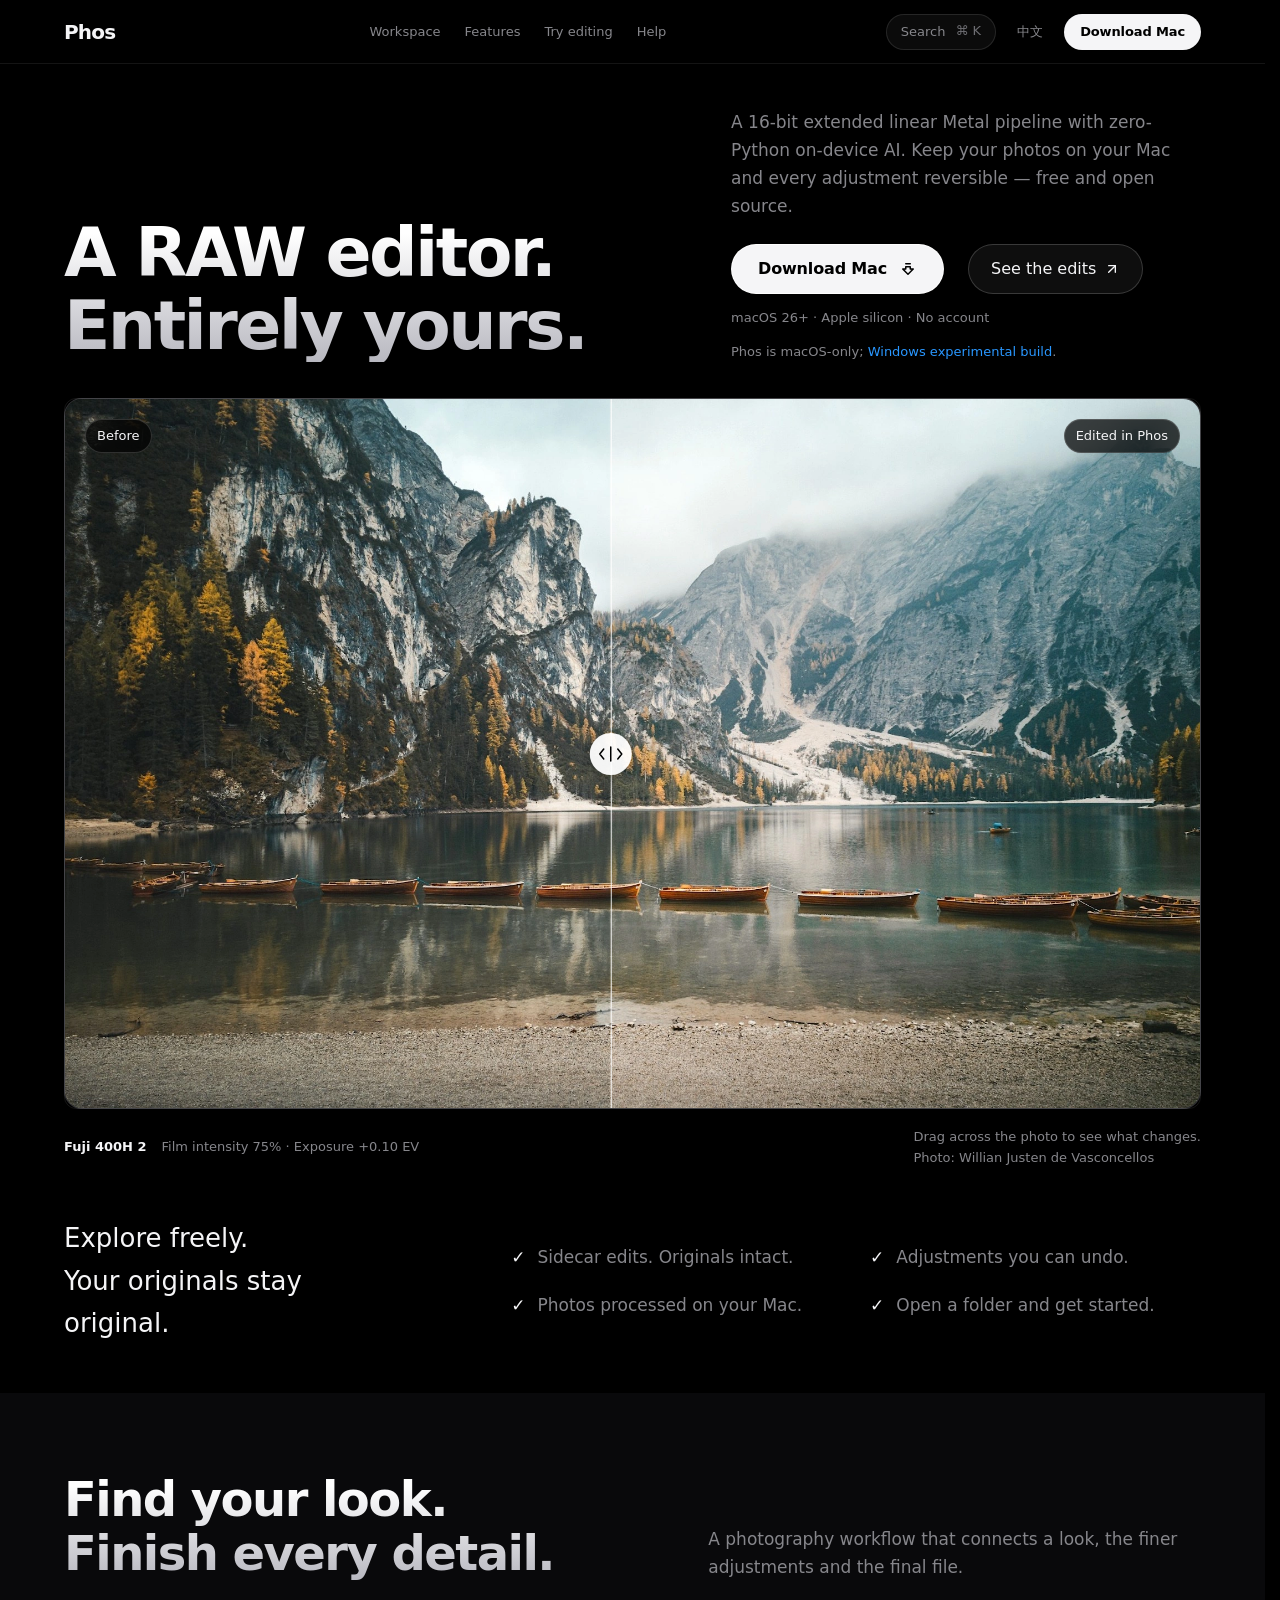
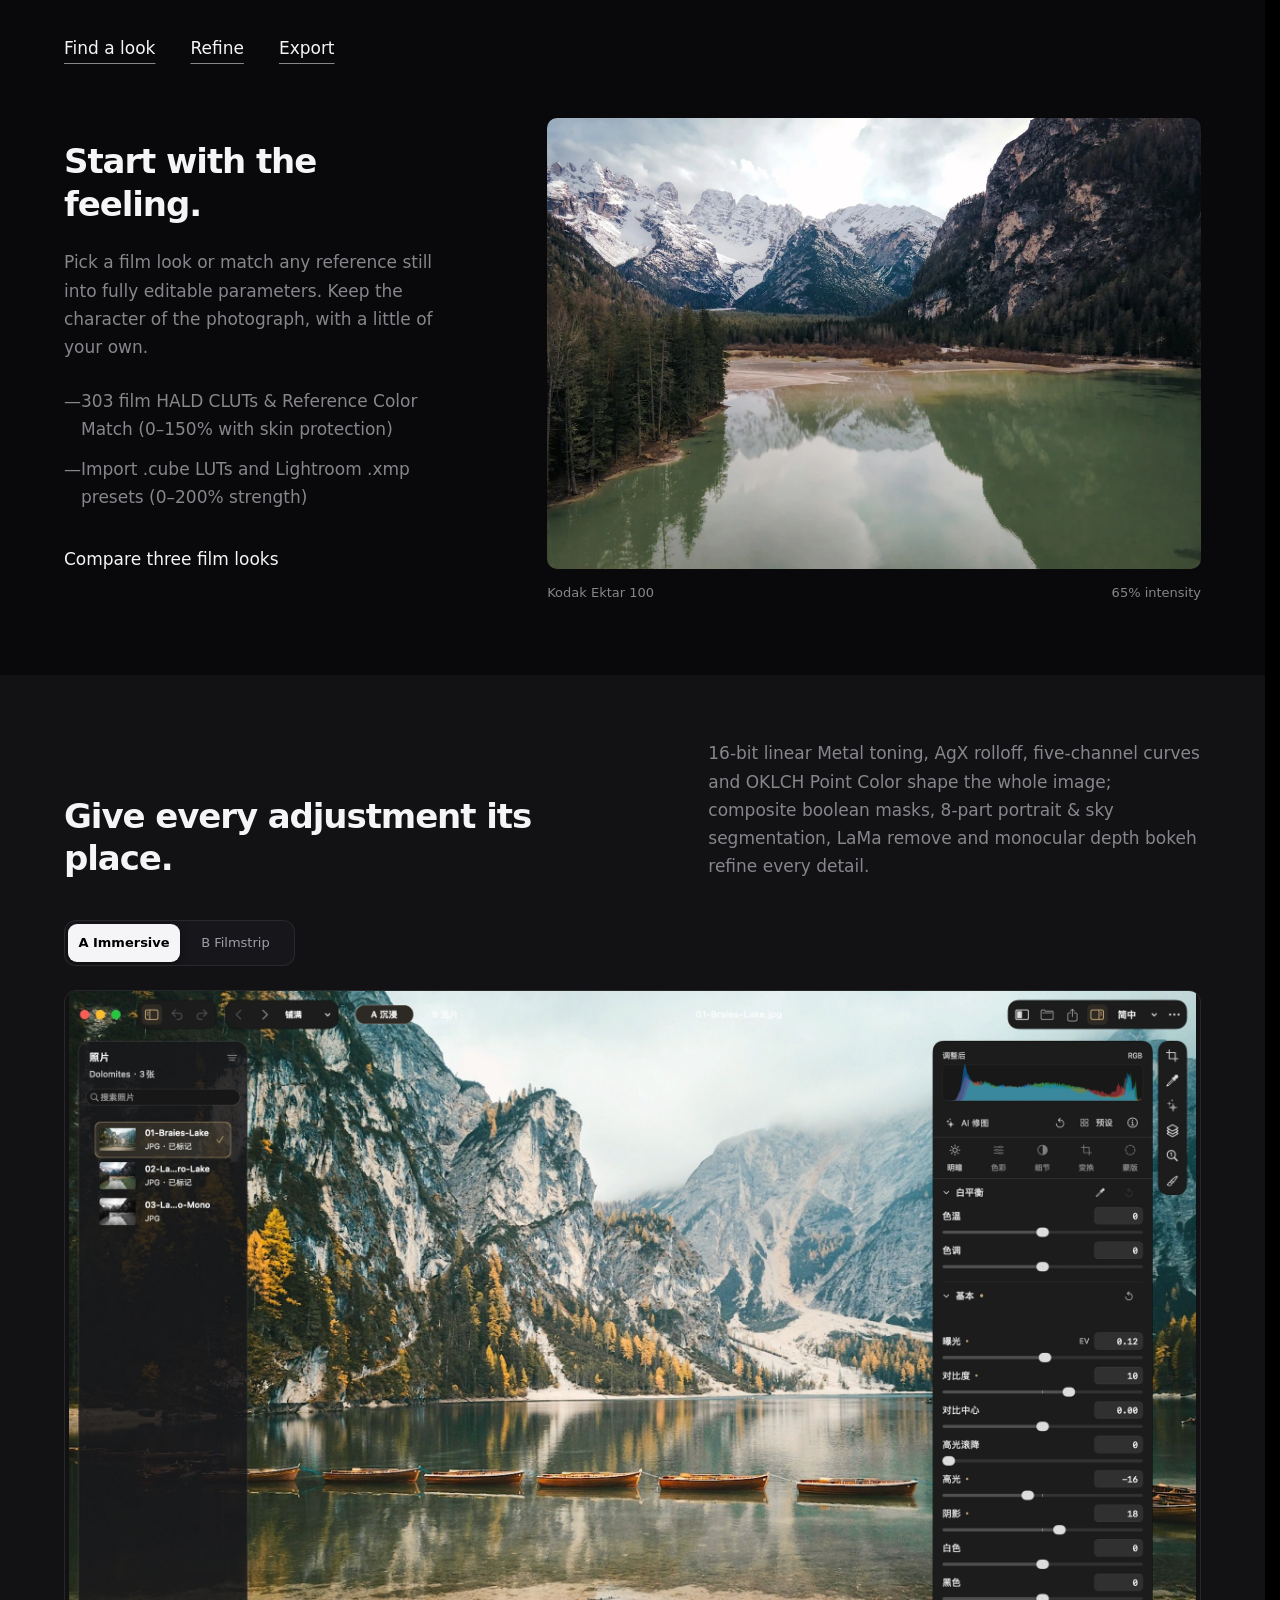
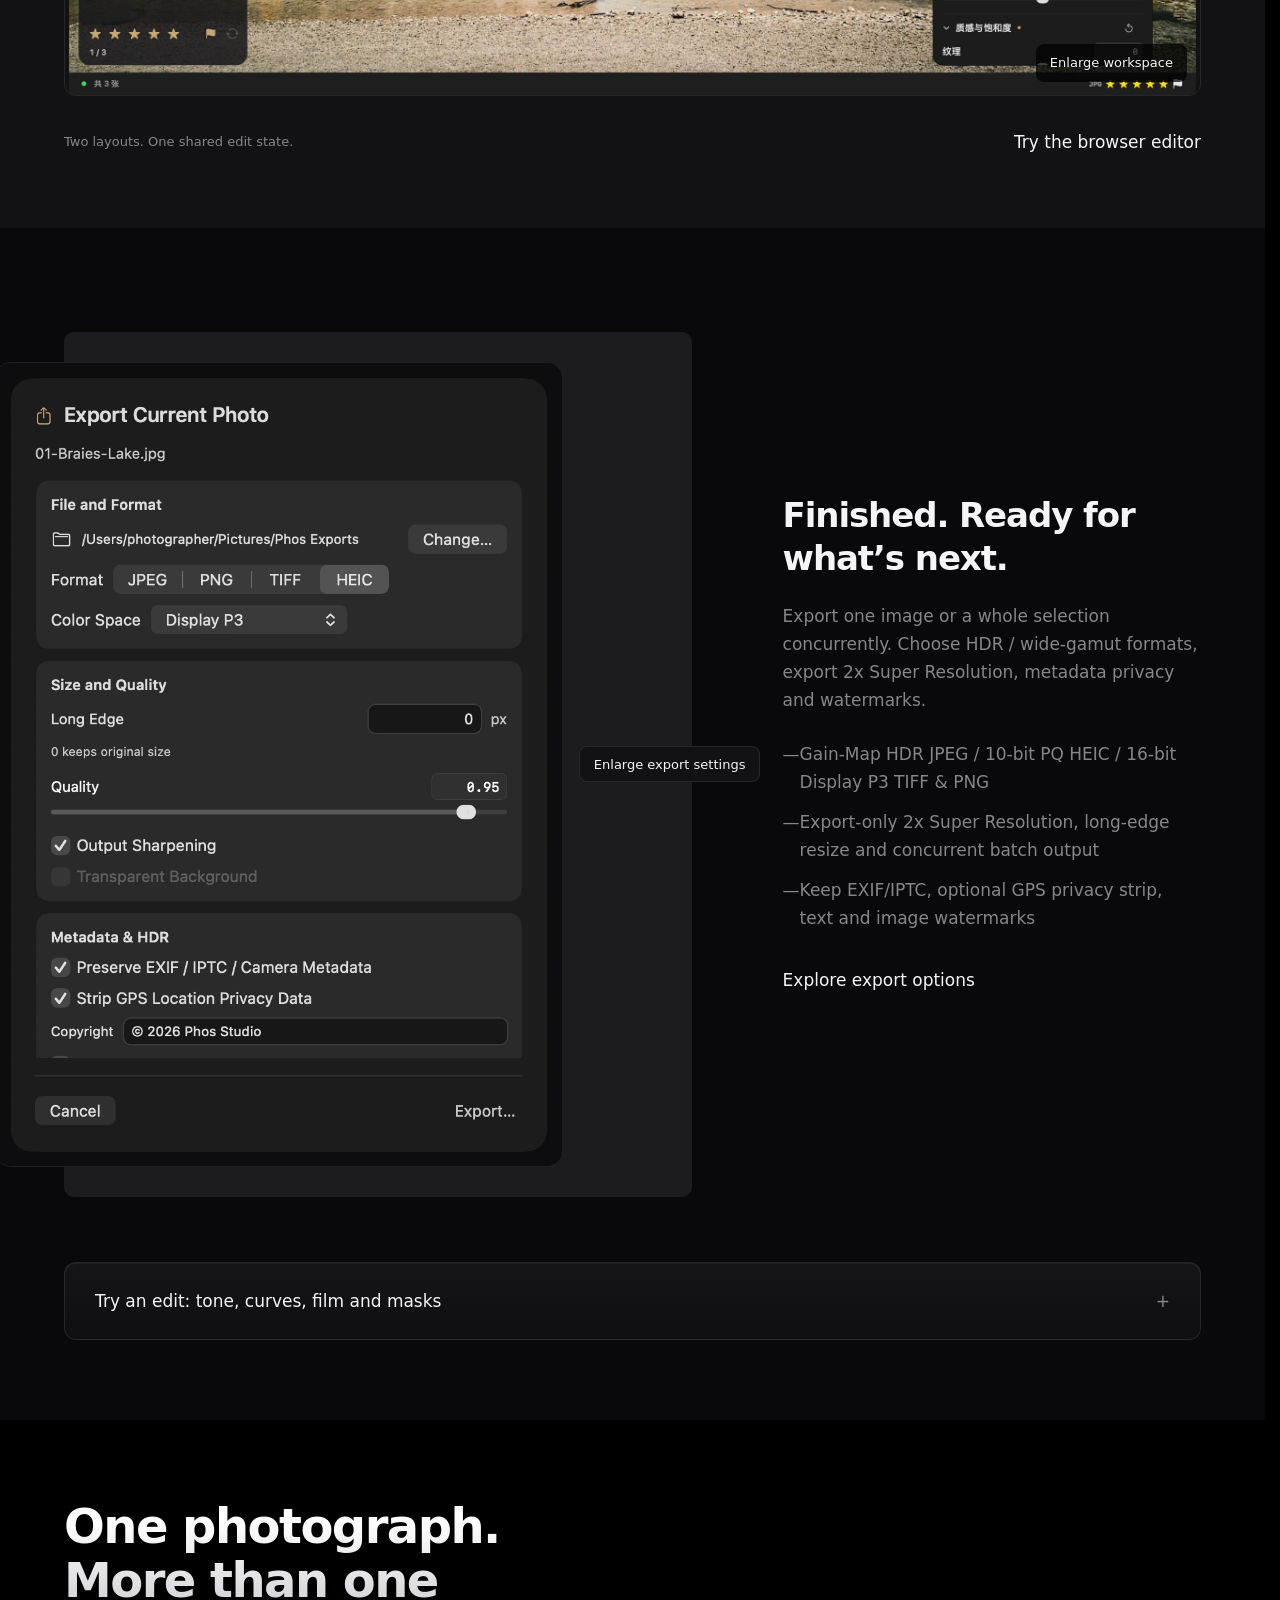
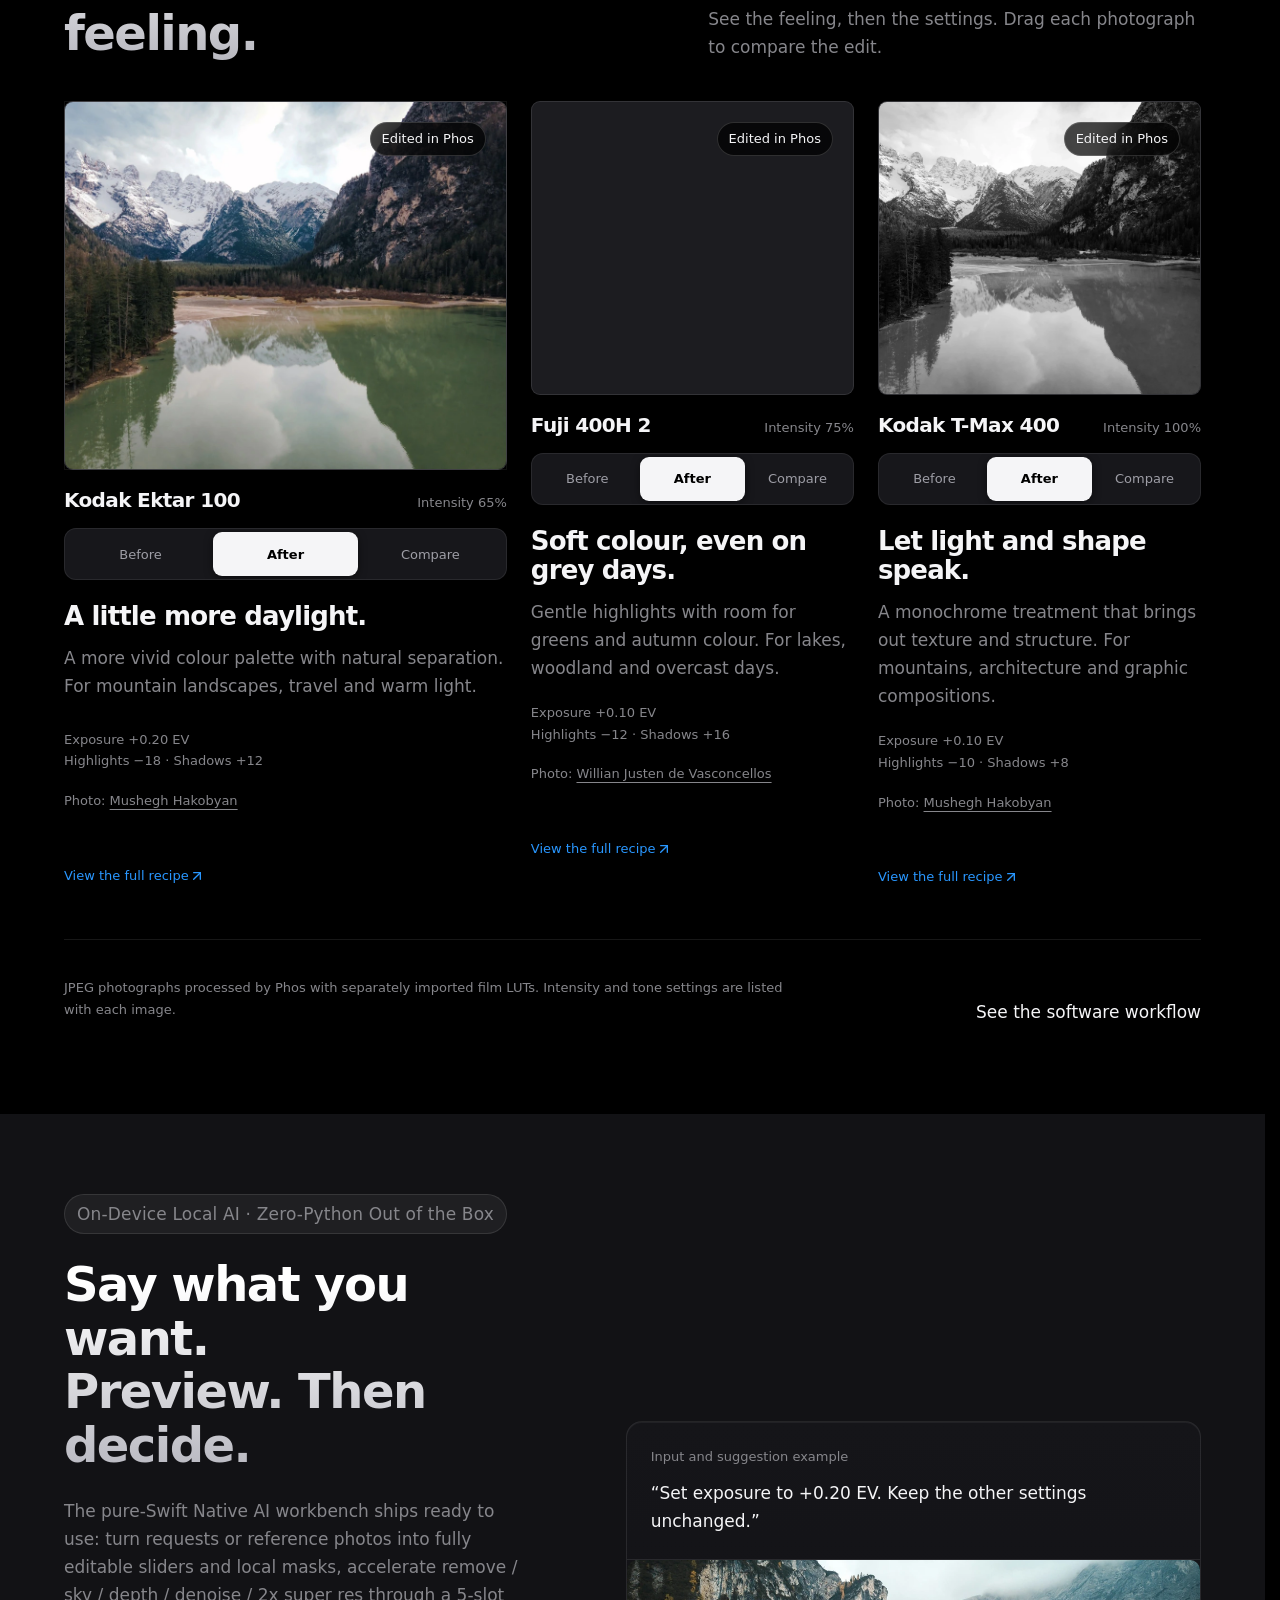
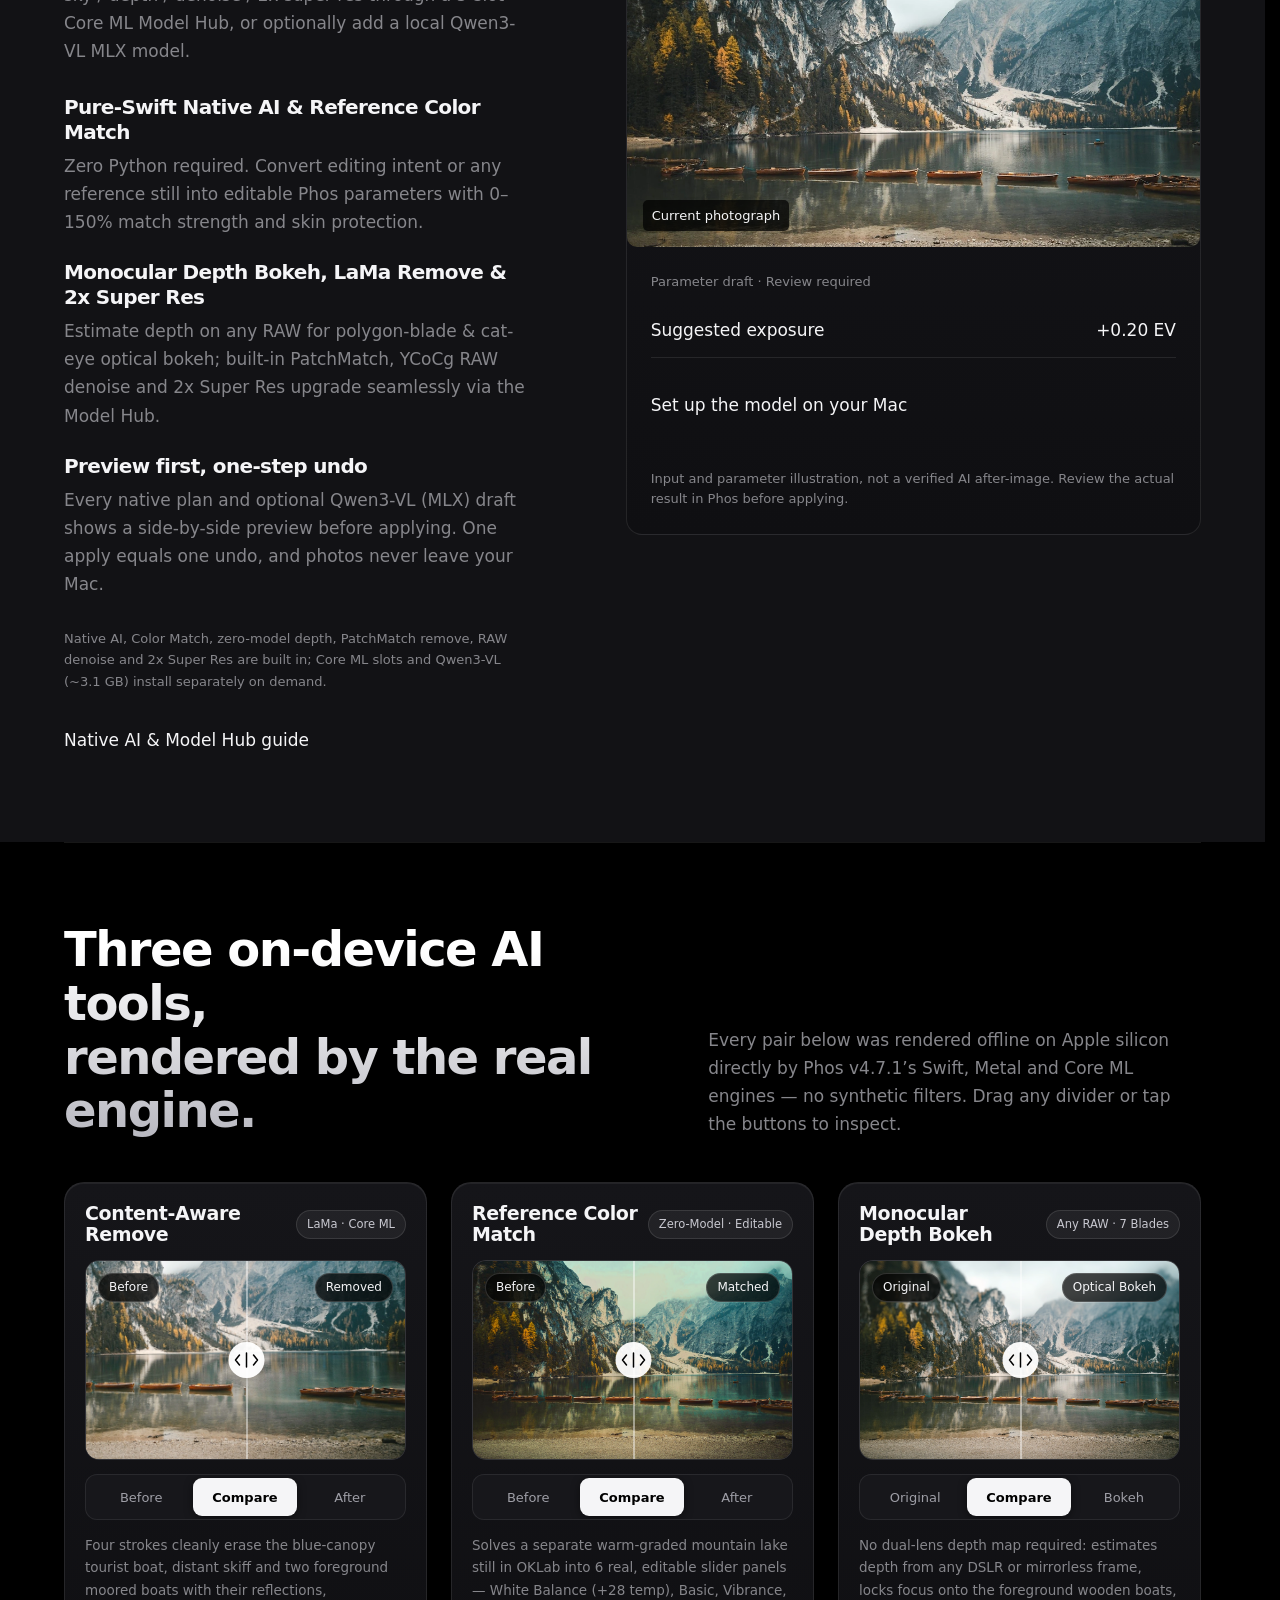
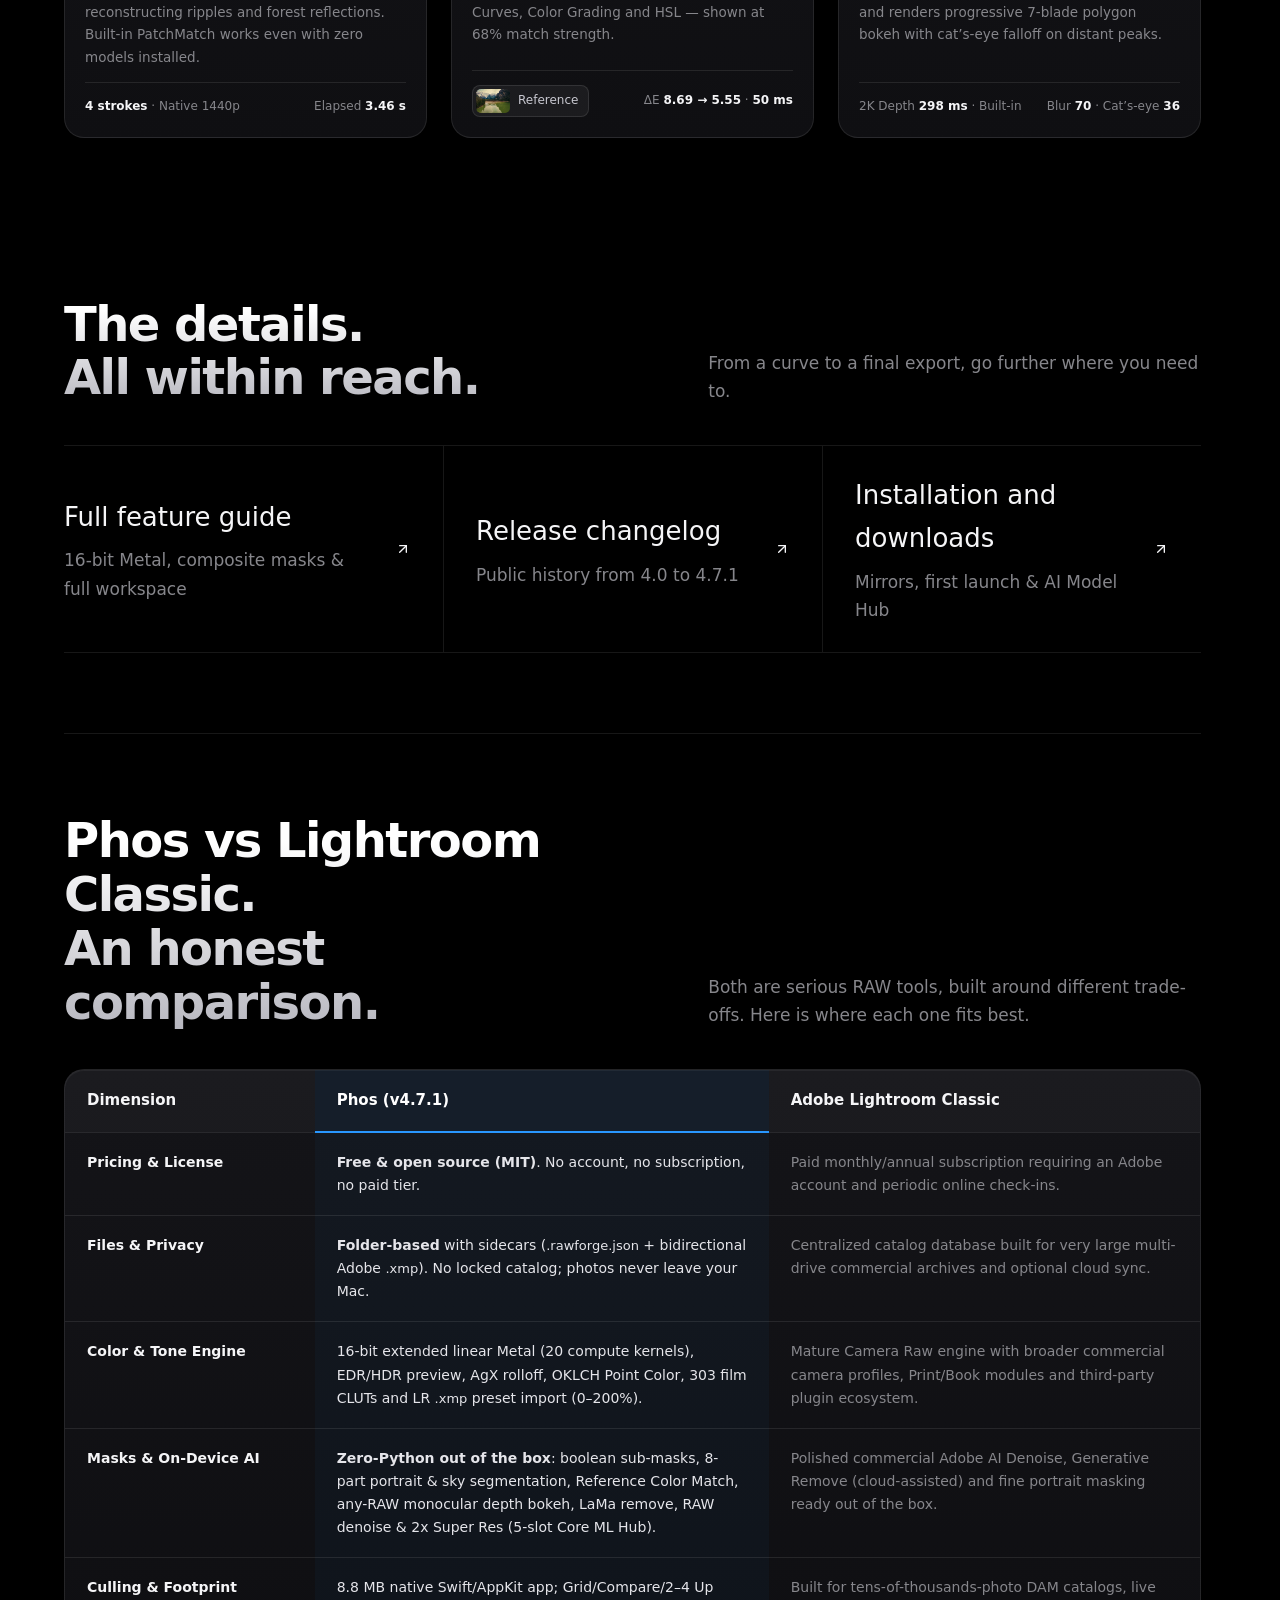
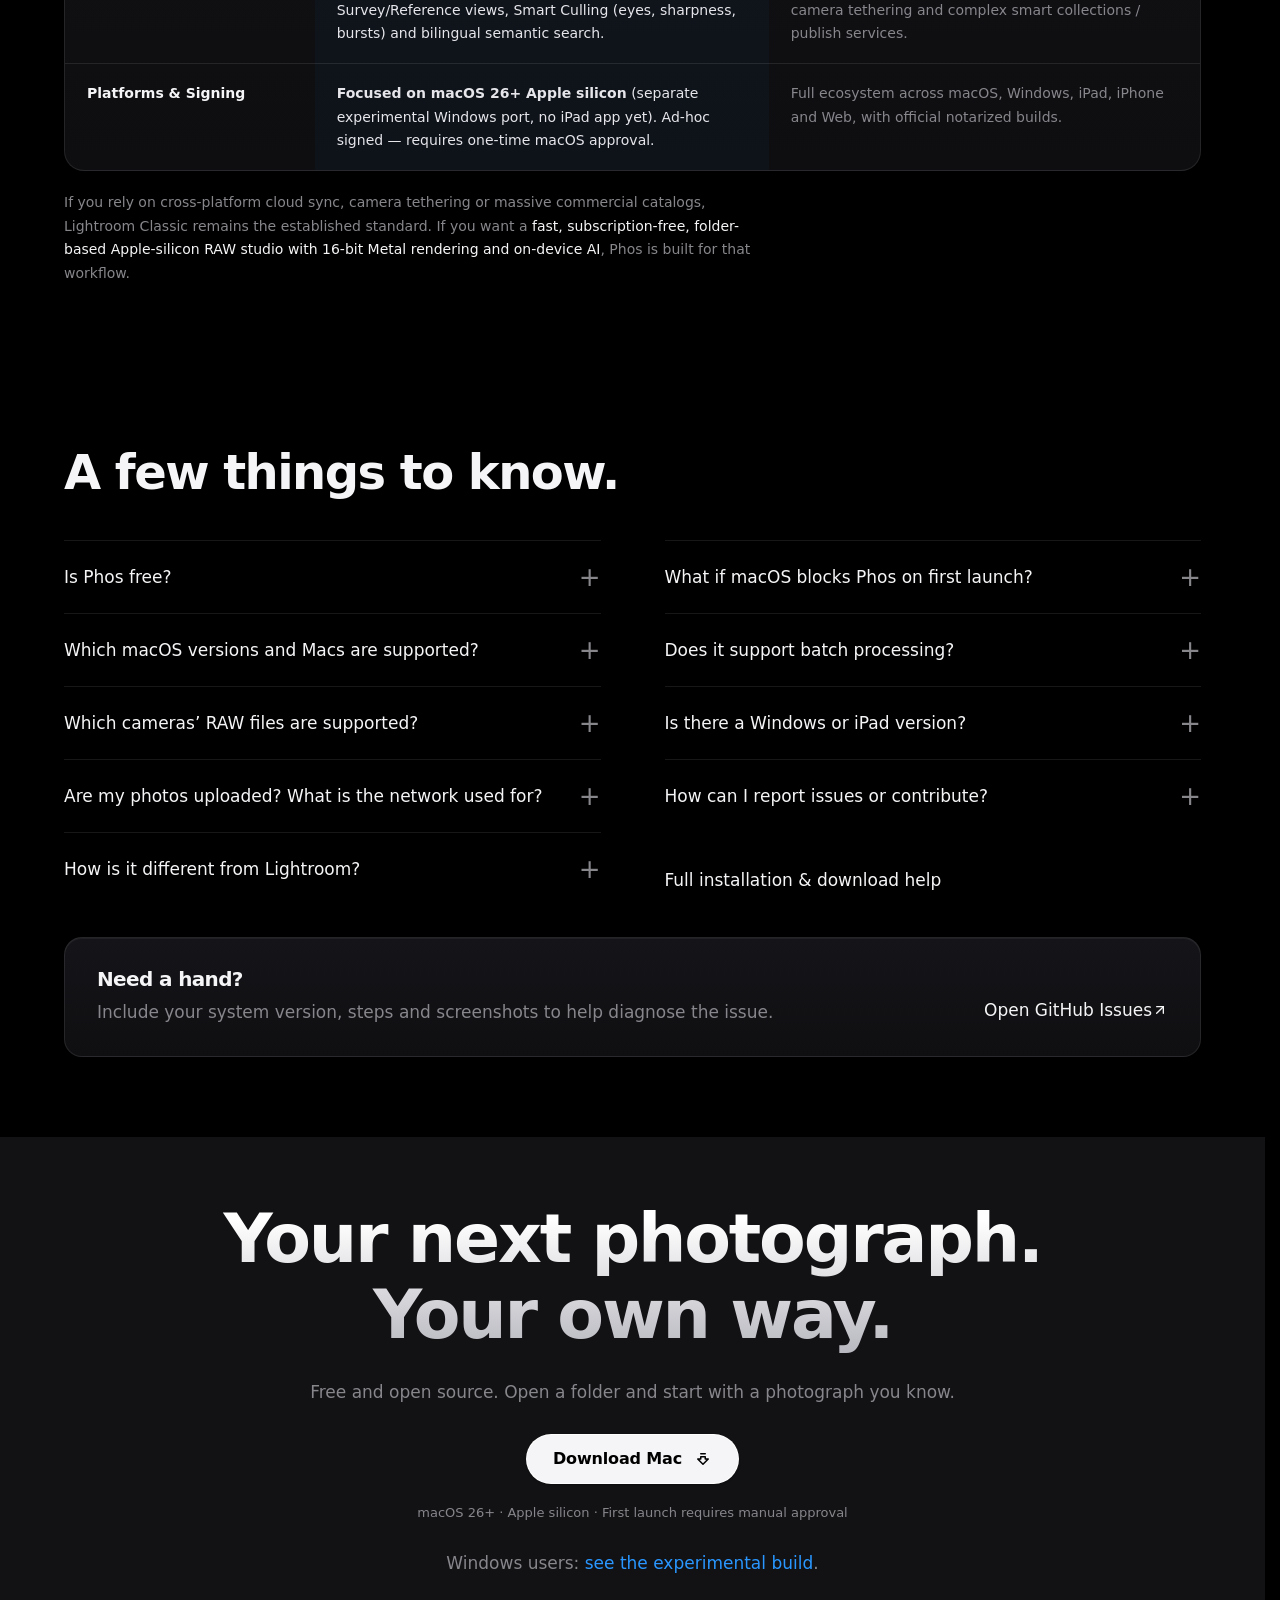
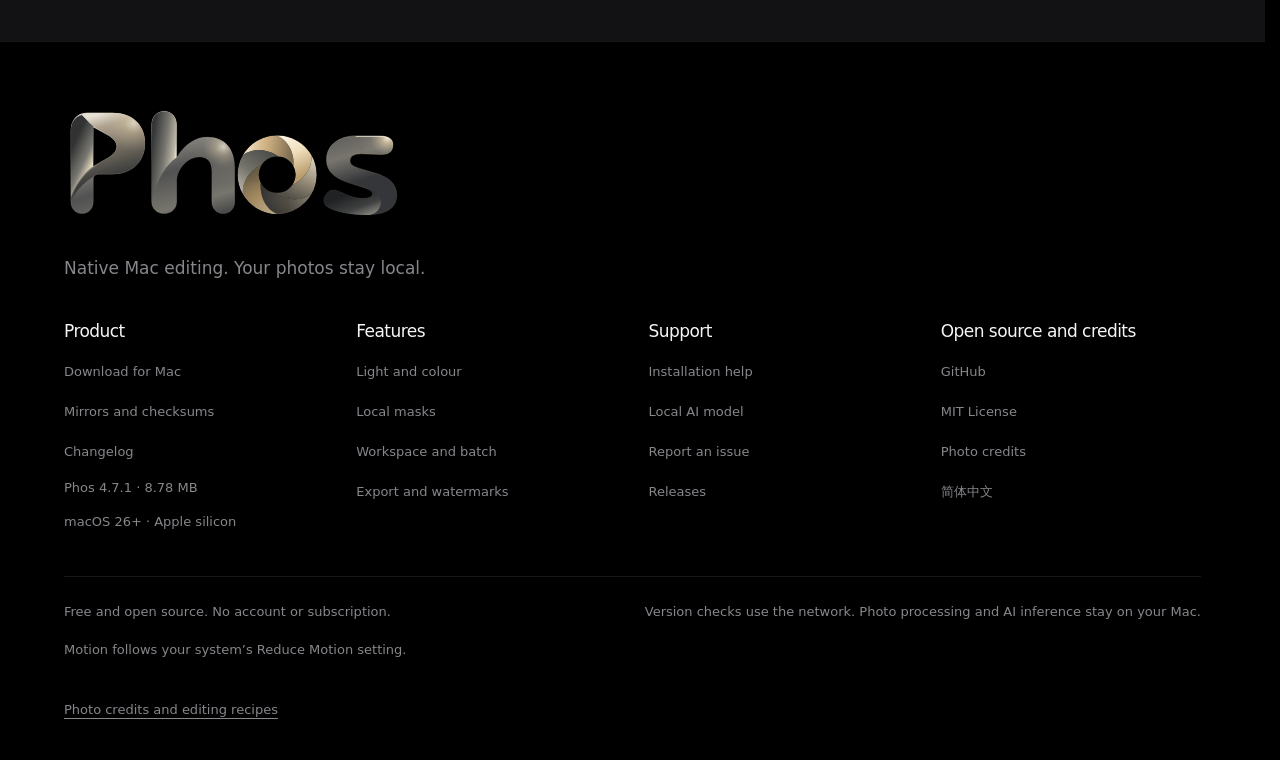
==== en/index.html @ 777ca010 "refactor(site): Apple Pro darkroom redesign, remove muddy gold, upgrade all photography & v4.7.1 dar" ====
<!DOCTYPE html>
<html lang="en" data-theme="phos" class="photo-edition"><head>

<meta charset="utf-8">

<meta name="viewport" content="width=device-width, initial-scale=1">
<title>Phos — Native RAW Photo Editor for macOS</title>

<meta name="description" content="Phos is a free, open-source macOS RAW photo editor with a 16-bit extended linear Metal/EDR pipeline, OKLCH Point Color, composite boolean & 8-part portrait masks, zero-Python on-device AI (Reference Color Match, monocular depth optical bokeh, LaMa remove, 2x Super Res) and HDR Gain-Map export.">

<meta name="keywords" content="Phos, RAW editor, macOS RAW editor, Metal 16-bit, EDR HDR, OKLCH Point Color, Reference Color Match, Optical Bokeh, Boolean Masks, LaMa Remove, Adobe XMP, film CLUT, Swift, Core ML, non-destructive editing">

<link rel="canonical" href="https://zenodeng.com/en/">

<link rel="alternate" hreflang="zh-CN" href="https://zenodeng.com/">

<link rel="alternate" hreflang="en" href="https://zenodeng.com/en/">

<link rel="alternate" hreflang="x-default" href="https://zenodeng.com/">

<meta name="google-site-verification" content="VpFD-mee9gLzbt9L78dK2LwITVrWsh_sOPfUTFIICrg">

<meta name="theme-color" content="#000000">

<meta property="og:type" content="website">

<meta property="og:locale" content="en_US">

<meta property="og:locale:alternate" content="zh_CN">

<meta property="og:title" content="Phos — Native RAW Photo Editor for macOS">

<meta property="og:description" content="16-bit extended linear Metal/EDR pipeline, OKLCH Point Color, composite boolean masks and zero-Python on-device AI (Reference Color Match, monocular depth optical bokeh, LaMa remove, RAW denoise & 2x Super Res). Fully local, free and open source.">

<meta property="og:url" content="https://zenodeng.com/en/">

<meta property="og:image" content="https://zenodeng.com/images/og-phos.jpg">
<meta name="twitter:image" content="https://zenodeng.com/images/og-phos.jpg">

<meta name="twitter:card" content="summary_large_image">

<link rel="icon" href="../images/phos-icon-dark.png" type="image/png">

<script type="application/ld+json">
{
  "@context": "https://schema.org",
  "@type": "SoftwareApplication",
  "name": "Phos",
  "alternateName": "RawForge",
  "operatingSystem": "macOS 26.0 or later (Apple silicon)",
  "applicationCategory": "MultimediaApplication",
  "applicationSubCategory": "RAW Photo Editor",
  "softwareVersion": "4.7.1",
  "fileSize": "8.78MB",
  "isAccessibleForFree": true,
  "offers": {
    "@type": "Offer",
    "price": "0",
    "priceCurrency": "USD"
  },
  "license": "https://opensource.org/licenses/MIT",
  "description": "A native, non-destructive RAW photo editor for macOS: 16-bit extended linear Metal/EDR pipeline, AgX toning & OKLCH Point Color, 303 film CLUTs, composite boolean & 8-part portrait masks, zero-Python on-device AI (Reference Color Match, monocular depth optical bokeh, LaMa remove, RAW denoise & export 2x Super Res, Smart Culling & bilingual semantic search), bidirectional Adobe XMP and 82 built-in lens profiles. Everything runs on-device — no account, no subscription.",
  "url": "https://zenodeng.com/en/",
  "downloadUrl": "https://zenodeng.com/download/Phos-macOS-apple-silicon.dmg",
  "installUrl": "https://zenodeng.com/en/help.html#install",
  "screenshot": "https://zenodeng.com/images/og-phos.jpg",
  "inLanguage": [
    "en",
    "zh-CN"
  ],
  "sameAs": [
    "https://github.com/Zenodeng/Phos"
  ],
  "author": {
    "@type": "Person",
    "name": "Zenodeng",
    "url": "https://github.com/Zenodeng"
  },
  "featureList": [
    "16-bit extended linear floating-point Metal pipeline (20 compute kernels) & EDR/HDR preview",
    "AgX contrast pivot/rolloff, 14-stop Guided Filter toning & clipping warnings (J)",
    "OKLCH HSL, Point Color eyedropper & Reference-to-Editable-Parameters Color Match (0–150%)",
    "Composite boolean masks (Add/Subtract/Intersect), Auto Mask pressure brush, sky & 8-part portrait segmentation",
    "Any-RAW monocular depth & physical optical bokeh (5–8 polygon blades, HDR specular boost, cat-eye)",
    "Heal / Clone / Big-LaMa Remove, non-destructive RAW-domain YCoCg denoise & export 2x Super Resolution",
    "Multi-view culling (Grid G / Compare C / Survey N / Reference ⇧R), Smart Culling & bilingual semantic search",
    "Bidirectional Adobe XMP sidecars, Lightroom .xmp preset import (0–200%), Virtual Copies & 82 lens profiles",
    "Gain-Map HDR JPEG, 10-bit PQ HEIC, 16-bit Display P3 TIFF/PNG & EXIF/GPS privacy controls",
    "Zero-Python Native AI workbench, 5-slot Core ML Model Hub & optional local Qwen3-VL MLX mode"
  ]
}
</script>

<script type="application/ld+json">
{
  "@context": "https://schema.org",
  "@type": "FAQPage",
  "mainEntity": [
    {
      "@type": "Question",
      "name": "Is Phos free?",
      "acceptedAnswer": {
        "@type": "Answer",
        "text": "Free and open source under the MIT license. No subscription, no in-app purchases, no account, and no “Pro” tier."
      }
    },
    {
      "@type": "Question",
      "name": "Which macOS versions and Macs are supported?",
      "acceptedAnswer": {
        "@type": "Answer",
        "text": "macOS 26.0 or later on an Apple-silicon (M-series) Mac. Since 3.2.5 the minimum is 26.0, up from 15.0; on older systems, keep using 3.2.4. Only Apple-silicon builds are provided — Intel Macs aren’t supported yet."
      }
    },
    {
      "@type": "Question",
      "name": "Which cameras’ RAW files are supported?",
      "acceptedAnswer": {
        "@type": "Answer",
        "text": "Phos uses macOS’s built-in RAW decoding (Core Image and ImageIO), so any RAW file that Preview can open can be edited — including mainstream formats from Canon (CR2 / CR3), Nikon (NEF), Sony (ARW), Fujifilm (RAF), and Adobe DNG.Support for newer cameras depends on whether the macOS version you’re running already includes a decoder for that model."
      }
    },
    {
      "@type": "Question",
      "name": "Are my photos uploaded? What is the network used for?",
      "acceptedAnswer": {
        "@type": "Answer",
        "text": "No. Photos are processed entirely on your Mac — no cloud, no account, no telemetry.The only network activity is a single check of the latest version number at launch; the request contains nothing about you, your photos, or this Mac."
      }
    },
    {
      "@type": "Question",
      "name": "How is it different from Lightroom?",
      "acceptedAnswer": {
        "@type": "Answer",
        "text": "Phos is local-first and open source: no subscription, no locked catalog, no forced cloud sync. Open any folder on a 16-bit extended linear Metal/EDR pipeline with OKLCH Point Color, composite boolean & 8-part portrait masks, zero-Python on-device AI (Reference Color Match, monocular depth bokeh, LaMa remove, 2x Super Res), bidirectional Adobe XMP sidecars and Lightroom .xmp preset import."
      }
    },
    {
      "@type": "Question",
      "name": "What if macOS blocks Phos on first launch?",
      "acceptedAnswer": {
        "@type": "Answer",
        "text": "This is the standard prompt every app without Apple notarization gets — not something specific to Phos. Double-click Phos → click “Done” → open System Settings → Privacy & Security → scroll to the bottom and click “Open Anyway”.You can also run xattr -dr com.apple.quarantine /Applications/Phos.app in Terminal to remove the quarantine flag for good."
      }
    },
    {
      "@type": "Question",
      "name": "Does it support batch processing?",
      "acceptedAnswer": {
        "@type": "Answer",
        "text": "Yes. Grid (G), Compare (C), 2–4 Up Survey (N) and Reference (⇧R) views pair with on-device Smart Culling (eye-closure, sharpness, burst best), bilingual semantic search, Virtual Copies, multi-select adjustment sync and bounded-concurrent batch export (including 2x Super Res and watermarks)."
      }
    },
    {
      "@type": "Question",
      "name": "Is there a Windows or iPad version?",
      "acceptedAnswer": {
        "@type": "Answer",
        "text": "The macOS app is the primary platform. Windows has a separate experimental port (4.4.0, ported from the macOS 4.4.0 source), maintained separately from macOS: Apple’s Vision and Core Image are replaced with local implementations; on-device AI needs you to download the base model once and prepare it in-app; and it isn’t code-signed. It’s available from the  downloads section.An iPad version is still being assessed for feasibility, with no releasable timeline."
      }
    },
    {
      "@type": "Question",
      "name": "How can I report issues or contribute?",
      "acceptedAnswer": {
        "@type": "Answer",
        "text": "File an Issue or a Pull Request at the GitHub repository. The project is written in Swift, built on Metal, Core Image, Vision, Core ML, and AppKit."
      }
    }
  ]
}
</script>

<link rel="stylesheet" href="../assets/editor-demo.css?v=500apple">

<link rel="stylesheet" href="../assets/home-layout.css?v=500apple">

<link rel="stylesheet" href="../assets/system.css?v=500apple">

<link rel="stylesheet" href="../assets/motion.css?v=500apple"><link rel="stylesheet" href="../assets/p0.css?v=500apple"><link rel="stylesheet" href="../assets/seam-light.css?v=500apple"><link rel="stylesheet" href="../assets/kinetic-light.css?v=500apple"></head>

<body><a class="skip" href="#main">Skip to content</a>

<nav class="site-nav" aria-label="Main navigation"><a class="wordmark" href="./" aria-label="Phos"><span class="wordmark-text" translate="no">Phos</span></a>
<div class="nav-links"><a href="index.html#workspace">Workspace</a><a href="features.html">Features</a><a href="index.html#studio">Try editing</a><a href="help.html">Help</a></div>

<div class="nav-actions"><button class="command-trigger" type="button" aria-haspopup="dialog"><span>Search</span><kbd>⌘ K</kbd></button><a class="language" href="../" aria-label="切换到简体中文">中文</a><a class="nav-download" href="../download/Phos-macOS-apple-silicon.dmg" download="">Download Mac</a><button class="menu-toggle" type="button" aria-haspopup="dialog" aria-expanded="false" aria-controls="mobile-menu" hidden="">Menu<svg width="20" height="20" viewBox="0 0 20 20" fill="none" stroke="currentColor" aria-hidden="true"><path d="M3 6h14M3 14h14"></path></svg></button></div>
</nav>

<dialog class="mobile-menu" id="mobile-menu" aria-labelledby="mobile-menu-title">
<div class="mobile-menu-header">
<h2 id="mobile-menu-title">Explore Phos</h2><button class="dialog-close menu-close" type="button">Close</button></div>

<nav aria-label="Mobile navigation"><a href="index.html#workspace">Workspace</a><a href="features.html">Features</a><a href="index.html#studio">Try editing</a><a href="help.html">Help</a></nav>

<div class="mobile-menu-footer"><a class="language" href="../">简体中文</a><a class="button primary" href="../download/Phos-macOS-apple-silicon.dmg" download="">Download Mac</a></div>
</dialog>

<noscript><nav class="noscript-nav" aria-label="Page navigation"><a href="index.html#workspace">Workspace</a><a href="features.html">Features</a><a href="index.html#studio">Try editing</a><a href="help.html">Help</a></nav></noscript>

<main id="main">

<header id="top" class="photo-hero">

<div class="hero-intro page-width">

<h1>A RAW editor.<br>Entirely yours.</h1>

<div class="hero-purpose">

<p>A 16-bit extended linear Metal pipeline with zero-Python on-device AI. Keep your photos on your Mac and every adjustment reversible — free and open source.</p>

<div class="hero-actions"><a class="button primary" href="../download/Phos-macOS-apple-silicon.dmg" download="">Download Mac<span class="download-icon" aria-hidden="true"><svg class="download-arrow" viewBox="0 0 24 24" width="24" height="24" fill="none" aria-hidden="true"><path d="M12 4v16m-6-6 6 6 6-6" stroke="currentColor" stroke-width="1.6" stroke-linecap="round" stroke-linejoin="round"/></svg></span></a><a class="quiet-link" href="#gallery">See the edits<span aria-hidden="true">↗</span></a></div>

<p class="hero-requirements">macOS 26+ · Apple silicon · No account</p>
<p class="platform-note">Phos is macOS-only; <a href="help.html#windows">Windows experimental build</a>.</p></div>

</div>

<figure class="hero-photo-story page-width">

<div class="photo-comparison signature-product hero-compare" data-compare="hero" data-split="48" data-seam data-edge="all" data-tone="light" data-trigger="enter" data-strength="default">

<div class="compare-viewport"><img class="compare-after" src="../images/photo-edits/braies-fuji-after-1600.webp?v=500apple" srcset="../images/photo-edits/braies-fuji-after-800.webp?v=500apple 1024w, ../images/photo-edits/braies-fuji-after-1600.webp?v=500apple 2048w" sizes="(max-width: 760px) 100vw, 1280px" width="2048" height="1280" alt="An autumn lake and wooden boats edited with Phos film and tone controls" fetchpriority="high" decoding="async">

<div class="compare-before"><img src="../images/photo-edits/braies-fuji-before-1600.webp?v=500apple" srcset="../images/photo-edits/braies-fuji-before-800.webp?v=500apple 1024w, ../images/photo-edits/braies-fuji-before-1600.webp?v=500apple 2048w" sizes="(max-width: 760px) 100vw, 1280px" width="2048" height="1280" alt="" decoding="async"></div>

<div class="compare-labels" aria-hidden="true"><span>Before</span><span>Edited in Phos</span></div>

<span class="compare-divider" aria-hidden="true"><span><svg viewBox="0 0 32 24" width="32" height="24" fill="none" aria-hidden="true"><path d="m9 7-4 5 4 5M23 7l4 5-4 5M16 5v14" stroke="currentColor" stroke-width="1.5" stroke-linecap="round" stroke-linejoin="round"/></svg></span></span><input class="compare-range" type="range" min="0" max="100" value="48" step="1" aria-label="Fuji 400H 2 before/after comparison, percentage of the original image"></div>

</div>

<figcaption>

<div><strong>Fuji 400H 2</strong><span>Film intensity 75% · Exposure +0.10 EV</span></div>

<p>Drag across the photo to see what changes.<br>Photo: <a href="https://unsplash.com/photos/mountains-and-a-lake-reflect-under-a-cloudy-sky-RyoQe3BU8gI" target="_blank" rel="noopener">Willian Justen de Vasconcellos</a></p></figcaption></figure>

</header>

<section class="safety-strip page-width" aria-label="Your photos and edits">

<p>Explore freely.<br>Your originals stay original.</p>

<ul>

<li><span aria-hidden="true">✓</span>Sidecar edits. Originals intact.</li>

<li><span aria-hidden="true">✓</span>Adjustments you can undo.</li>

<li><span aria-hidden="true">✓</span>Photos processed on your Mac.</li>

<li><span aria-hidden="true">✓</span>Open a folder and get started.</li></ul>

</section>

<section id="workspace" class="workflow-section editorial-section">

<div id="capabilities" class="page-width workflow-heading">

<div class="section-heading">

<h2>Find your look.<br>Finish every detail.</h2>

<p>A photography workflow that connects a look, the finer adjustments and the final file.</p></div>

<nav class="workflow-index" aria-label="Editing workflow"><a href="#find-style">Find a look</a><a href="#refine">Refine</a><a href="#finish-export">Export</a></nav>

</div>

<article id="find-style" class="workflow-look page-width">

<div class="workflow-copy">

<h3>Start with the feeling.</h3>

<p>Pick a film look or match any reference still into fully editable parameters. Keep the character of the photograph, with a little of your own.</p>

<ul class="feature-notes">

<li>303 film HALD CLUTs &amp; Reference Color Match (0–150% with skin protection)</li>

<li>Import .cube LUTs and Lightroom .xmp presets (0–200% strength)</li></ul>

<a class="text-link" href="#gallery">Compare three film looks</a></div>

<figure><img src="../images/photo-edits/landro-ektar-after-1600.webp?v=500apple" srcset="../images/photo-edits/landro-ektar-after-800.webp?v=500apple 1024w, ../images/photo-edits/landro-ektar-after-1600.webp?v=500apple 2048w" sizes="(max-width:760px) 100vw, 720px" width="2048" height="1536" alt="A mountain lake edited with a Kodak Ektar 100 film recipe" loading="lazy">

<figcaption>Kodak Ektar 100 <span>65% intensity</span></figcaption></figure>

</article>

<article id="refine" class="workflow-refine">

<div class="page-width">

<div class="section-heading">

<h3>Give every adjustment its place.</h3>

<div>

<p>16-bit linear Metal toning, AgX rolloff, five-channel curves and OKLCH Point Color shape the whole image; composite boolean masks, 8-part portrait &amp; sky segmentation, LaMa remove and monocular depth bokeh refine every detail.</p></div>

</div>

<div class="workspace-slot">

<div class="mode-picker" role="group" aria-label="Workspace layout"><button type="button" data-workspace="a" aria-pressed="true">A Immersive</button><button type="button" data-workspace="b" aria-pressed="false">B Filmstrip</button></div>

<figure class="workspace-figure">

<div class="workspace-image" data-seam data-edge="top" data-tone="light" data-trigger="enter" data-strength="quiet"><img src="../images/native-20261031/workspace-a.webp?v=500apple" width="2160" height="1341" alt="A Immersive" class="workspace-shot active" loading="lazy" decoding="async"><img src="../images/native-20261031/workspace-b.webp?v=500apple" width="2160" height="1341" alt="B Filmstrip" class="workspace-shot" aria-hidden="true" loading="lazy" decoding="async"></div>

<button class="image-zoom" type="button" data-zoom="workspace-real">Enlarge workspace</button>

<figcaption id="workspaceCaption" aria-live="polite" data-a="Showing A Immersive. Your image fills the canvas between floating panels." data-b="Showing B Filmstrip. See the whole image and browse a sequence below.">Showing A Immersive. Your image fills the canvas between floating panels.</figcaption></figure>

</div>

<div class="refine-bottom">

<p>Two layouts. One shared edit state.</p><a class="text-link" href="#studio">Try the browser editor</a></div>

</div>

</article>

<article id="finish-export" class="workflow-export page-width">

<figure class="feature-shot export-shot"><img src="../images/native-20261031/en-export.webp?v=500apple" width="880" height="1436" loading="lazy" alt="Phos English export sheet showing format, 16-bit Display P3, HDR Gain Map / 10-bit PQ, EXIF/GPS privacy and watermark settings"><button class="image-zoom" type="button" data-zoom="export-real">Enlarge export settings</button></figure>

<div class="workflow-copy">

<h3>Finished. Ready for what’s next.</h3>

<p>Export one image or a whole selection concurrently. Choose HDR / wide-gamut formats, export 2x Super Resolution, metadata privacy and watermarks.</p>

<ul class="feature-notes">

<li>Gain-Map HDR JPEG / 10-bit PQ HEIC / 16-bit Display P3 TIFF &amp; PNG</li>

<li>Export-only 2x Super Resolution, long-edge resize and concurrent batch output</li>

<li>Keep EXIF/IPTC, optional GPS privacy strip, text and image watermarks</li></ul>

<a class="text-link" href="features.html#export">Explore export options</a></div>

</article>

<details class="try-editor page-width">

<summary>Try an edit: tone, curves, film and masks<span aria-hidden="true">+</span></summary>

<div class="editor-slot">

<section id="studio" class="studio-section section-pad">

<div class="section-heading">

<h2>Give it a little light.</h2>

<p>Move a slider and explore light and color. Try the curve, film looks, and gradient masks to find a feeling you like.</p></div>

<noscript>

<p>Enable JavaScript to try the controls. Real application screenshots and product information remain available below.</p></noscript>

<div class="demo" data-ui="">

        <!-- 画布 -->
        

<div class="stage" id="stage">
          <svg class="scene" viewBox="0 0 1200 760" preserveAspectRatio="xMidYMid slice" aria-label="Demo photo; it updates live with the controls on the right" role="img">
            <defs>
              <!-- 蒙版：从暖到透明，用来做局部曝光 -->
              <linearGradient id="maskGrad" gradientUnits="userSpaceOnUse" x1="240" y1="560" x2="900" y2="220">
                <stop offset="0" stop-color="#ffd9a0" stop-opacity="0"></stop>
                <stop offset="0.5" stop-color="#ffd9a0" stop-opacity="0.26"></stop>
                <stop offset="1" stop-color="#ffd9a0" stop-opacity="0.52"></stop>
              </linearGradient>
              <!-- 径向蒙版：中心亮、向外衰减 -->
              <radialGradient id="maskRadialGrad" gradientUnits="userSpaceOnUse" cx="552" cy="350" r="300">
                <stop offset="0" stop-color="#ffd9a0" stop-opacity="0.5"></stop>
                <stop offset="0.62" stop-color="#ffd9a0" stop-opacity="0.3"></stop>
                <stop offset="1" stop-color="#ffd9a0" stop-opacity="0"></stop>
              </radialGradient>
              <clipPath id="frameClip"><rect x="0" y="0" width="1200" height="760"></rect></clipPath>
              <!-- 色调曲线：查找表由 JS 的 drawCurve() 实时写入 tableValues -->
              <!-- 影调滤镜：所有调整合并在这一个 SVG 滤镜里。
                   不要拆成「外层 SVG 滤镜 + 内层 CSS filter」——外层滤镜会缓存输入，
                   后代元素的 CSS filter 变化不会让它重算，症状就是
                   「只有曲线能动、其他滑杆没反应」。
                   顺序与 CSS filter 链一致：亮度/对比 -> 饱和 -> 棕调 -> 色相 -> 曲线 -->
              <filter id="toneFx" color-interpolation-filters="sRGB" x="-2%" y="-2%" width="104%" height="104%">
                <feComponentTransfer>
                  <feFuncR type="linear" id="tfRS" slope="1" intercept="0"></feFuncR>
                  <feFuncG type="linear" id="tfGS" slope="1" intercept="0"></feFuncG>
                  <feFuncB type="linear" id="tfBS" slope="1" intercept="0"></feFuncB>
                </feComponentTransfer>
                <feColorMatrix type="saturate" id="tfSat" values="1"></feColorMatrix>
                <feColorMatrix type="matrix" id="tfSep" values="1 0 0 0 0  0 1 0 0 0  0 0 1 0 0  0 0 0 1 0"></feColorMatrix>
                <feColorMatrix type="hueRotate" id="tfHue" values="0"></feColorMatrix>
                <feComponentTransfer>
                  <feFuncR type="table" id="tfCR" tableValues="0 1"></feFuncR>
                  <feFuncG type="table" id="tfCG" tableValues="0 1"></feFuncG>
                  <feFuncB type="table" id="tfCB" tableValues="0 1"></feFuncB>
                </feComponentTransfer>
              </filter>
              <!-- 颗粒：feTurbulence 生成噪点 -->
              <filter id="grainFx" x="0" y="0" width="100%" height="100%" color-interpolation-filters="sRGB">
                <feTurbulence type="fractalNoise" baseFrequency="0.85" numOctaves="2" seed="7"></feTurbulence>
                <feColorMatrix type="saturate" values="0"></feColorMatrix>
              </filter>
              <!-- 暗角：中心透明、四角压暗 -->
              <radialGradient id="vignetteGrad" cx="0.5" cy="0.48" r="0.72">
                <stop offset="0.45" stop-color="#000000" stop-opacity="0"></stop>
                <stop offset="1" stop-color="#000000" stop-opacity="0.85"></stop>
              </radialGradient>
            </defs>

            <g clip-path="url(#frameClip)">
              <!-- 全部影调/色彩/胶片调整都在这一个滤镜里完成，sceneGroup 上不再挂 CSS filter -->
              <g filter="url(#toneFx)">
              <g id="sceneGroup">
                <!-- 演示用照片：AI 生成，无水印 -->
                <image href="../images/photo-edits/braies-fuji-before-1600.webp?v=500apple" x="0" y="0" width="1200" height="760" preserveAspectRatio="xMidYMid slice"></image>
                <!-- 蒙版着色层（局部曝光） -->
                <rect id="maskLayer" x="0" y="0" width="1200" height="760" fill="url(#maskGrad)" opacity="0" style="mix-blend-mode:screen;transition:opacity .3s ease"></rect>
              </g>
              </g>

              <!-- 颗粒与暗角：后期效果层，不参与上面的影调 / 色彩调整链 -->
              <rect id="grainLayer" x="0" y="0" width="1200" height="760" filter="url(#grainFx)" opacity="0" style="mix-blend-mode:overlay;pointer-events:none;transition:opacity .25s ease"></rect>
              <rect id="vignetteLayer" x="0" y="0" width="1200" height="760" fill="url(#vignetteGrad)" opacity="0" style="pointer-events:none;transition:opacity .25s ease"></rect>

              <!-- 蒙版参考线：线性为三线，径向为椭圆 -->
              <g id="localEffects"><defs><mask id="paintedRegion"><path id="paintRegionPath" stroke="#fff" fill="none" stroke-width="70" stroke-linecap="round" stroke-linejoin="round"></path></mask><filter id="depthBlur"><feGaussianBlur stdDeviation="10"></feGaussianBlur></filter></defs><path id="brushEffect" fill="none" stroke="#fff" stroke-width="70" stroke-linecap="round" stroke-linejoin="round" opacity="0.35"></path><image id="rangeEffect" x="0" y="0" width="1200" height="760" opacity="0"></image><image id="depthEffect" x="0" y="0" width="1200" height="760" href="../images/photo-edits/braies-fuji-before-1600.webp?v=500apple" preserveAspectRatio="xMidYMid slice" mask="url(#paintedRegion)" filter="url(#depthBlur)" opacity="0"></image></g><g id="guides" opacity="0" style="transition:opacity .28s ease">
                <g id="linearGuides" stroke="#fff" stroke-opacity="0.78" stroke-width="1.4" stroke-dasharray="7 6" fill="none">
                  <line id="gA" x1="0" y1="0" x2="0" y2="0"></line>
                  <line id="gB" x1="0" y1="0" x2="0" y2="0"></line>
                  <line id="gC" x1="0" y1="0" x2="0" y2="0"></line>
                </g>
                <g id="radialGuides" style="display:none">
                  <ellipse id="rOuter" cx="0" cy="0" rx="1" ry="1" fill="none" stroke="#f5d94a" stroke-opacity="0.9" stroke-width="1.8"></ellipse>
                  <ellipse id="rInner" cx="0" cy="0" rx="1" ry="1" fill="none" stroke="#f5d94a" stroke-opacity="0.4" stroke-width="1.2" stroke-dasharray="5 5"></ellipse>
                </g>
                <g id="handles">
                  <circle id="hStart" r="11" fill="#3ad0e0" stroke="#fff" stroke-width="2.5" style="cursor:grab"></circle>
                  <circle id="hEnd" r="11" fill="#3ad0e0" stroke="#fff" stroke-width="2.5" style="cursor:grab"></circle>
                  <circle id="hMid" r="9" fill="#ffffff" stroke="#fff" stroke-width="1.5" style="cursor:grab"></circle>
                  <circle id="hRot" r="8.5" fill="#e08b3a" stroke="#fff" stroke-width="2" style="cursor:grab"></circle>
                </g>
              </g>
            </g>
          </svg>

          

<div class="cmp" role="group" aria-label="Before / after comparison">
            <button type="button" id="btnAfter" aria-pressed="true">Adjusted</button>
            <button type="button" id="btnBefore" aria-pressed="false">Original</button>
          </div>

          

<div class="badge"><span id="badgeText">Interactive effect preview</span></div>

        </div>

        <!-- 面板 -->
        

<div class="panel">
          

<div class="tabs" role="tablist">
            <button type="button" role="tab" aria-selected="true" data-pane="p-light" id="tab-p-light" aria-controls="p-light" tabindex="0">
              <svg viewBox="0 0 16 16" aria-hidden="true"><circle cx="8" cy="8" r="3.1"></circle><path d="M8 1.2v1.5M8 13.3v1.5M1.2 8h1.5M13.3 8h1.5M3.2 3.2l1.1 1.1M11.7 11.7l1.1 1.1M12.8 3.2l-1.1 1.1M4.3 11.7l-1.1 1.1"></path></svg>Tone</button>
            <button type="button" role="tab" aria-selected="false" data-pane="p-color" id="tab-p-color" aria-controls="p-color" tabindex="-1">
              <svg viewBox="0 0 16 16" aria-hidden="true"><path d="M1.6 4.4h12.8M1.6 8h12.8M1.6 11.6h12.8"></path><circle cx="5.4" cy="4.4" r="1.7"></circle><circle cx="10.6" cy="8" r="1.7"></circle><circle cx="6.6" cy="11.6" r="1.7"></circle></svg>Color</button>
            <button type="button" role="tab" aria-selected="false" data-pane="p-film" id="tab-p-film" aria-controls="p-film" tabindex="-1">
              <svg viewBox="0 0 16 16" aria-hidden="true"><rect x="1.6" y="2.6" width="12.8" height="10.8" rx="1.6"></rect><path d="M1.6 6.2h12.8M1.6 9.8h12.8M5.2 2.6v10.8M10.8 2.6v10.8"></path></svg>Film</button>
            <button type="button" role="tab" aria-selected="false" data-pane="p-mask" id="tab-p-mask" aria-controls="p-mask" tabindex="-1">
              <svg viewBox="0 0 16 16" aria-hidden="true"><circle cx="8" cy="8" r="5.6" stroke-dasharray="2.3 2.1"></circle><circle cx="8" cy="8" r="2.1"></circle></svg>Mask</button>
          </div>

          

<div class="body">
            <!-- 明暗 -->
            

<div class="pane on" id="p-light" role="tabpanel" aria-labelledby="tab-p-light">
              

<h3 class="control-heading">Tone &amp; light</h3>
              

<div class="ctrl"><label for="rExp">Exposure</label><input type="range" id="rExp" min="-100" max="100" value="14"><output id="oExp">+0.14</output></div>

              

<div class="ctrl"><label for="rCon">Contrast</label><input type="range" id="rCon" min="-100" max="100" value="18"><output id="oCon">+18</output></div>

              

<div class="ctrl"><label for="rHi">Highlights</label><input type="range" id="rHi" min="-100" max="100" value="-22"><output id="oHi">−22</output></div>

              

<div class="ctrl"><label for="rSh">Shadows</label><input type="range" id="rSh" min="-100" max="100" value="26"><output id="oSh">+26</output></div>

              

<div class="sep"></div>

              
            

<h3 class="control-heading">Preview histogram</h3>

<div id="hist" class="real-hist" role="img" aria-label="Browser preview luminance distribution"></div>

<p id="histStatus" class="hint" aria-live="polite">Reading the browser preview…</p></div>

            <!-- 色彩 -->
            

<div class="pane" id="p-color" role="tabpanel" aria-labelledby="tab-p-color">
              

<h3 class="control-heading">Color</h3>
              

<div class="ctrl"><label for="rSat">Saturation</label><input type="range" id="rSat" min="-100" max="100" value="8"><output id="oSat">+8</output></div>

              

<div class="ctrl"><label for="rTem">Temperature</label><input type="range" id="rTem" min="-100" max="100" value="6"><output id="oTem">+6</output></div>

              

<div class="ctrl"><label for="rVib">Vibrance</label><input type="range" id="rVib" min="-100" max="100" value="16"><output id="oVib">+16</output></div>

              

<div class="sep"></div>

              

<h3 class="control-heading">Tone curve</h3>
              

<div class="curve-box">
                <svg id="curveSvg" viewBox="0 0 260 110" preserveAspectRatio="none" aria-label="Tone curve; drag the dots to adjust" role="img">
                  <g stroke="rgba(255,255,255,.13)" stroke-width="1">
                    <line x1="0" y1="27.5" x2="260" y2="27.5"></line>
                    <line x1="0" y1="55" x2="260" y2="55"></line>
                    <line x1="0" y1="82.5" x2="260" y2="82.5"></line>
                    <line x1="65" y1="0" x2="65" y2="110"></line>
                    <line x1="130" y1="0" x2="130" y2="110"></line>
                    <line x1="195" y1="0" x2="195" y2="110"></line>
                  </g>
                  <polyline id="curveLine" fill="none" stroke="#C9A876" stroke-width="2" stroke-linecap="round" stroke-linejoin="round" points=""></polyline>
                  <g id="curvePts" fill="#C9A876" stroke="#0b0c0e" stroke-width="1.5"></g>
                </svg>
              </div>

              

<div class="curve-access"><label for="curvePoint">Curve point</label><select id="curvePoint"><option value="0">0%</option><option value="1">12%</option><option value="2">25%</option><option value="3">37%</option><option value="4" selected="">50%</option><option value="5">62%</option><option value="6">75%</option><option value="7">87%</option><option value="8">100%</option></select>

<div class="curve-input"><label for="curveValue">Output</label><input id="curveValue" type="range" min="0" max="100" value="50"></div>

<button id="resetCurve" type="button" class="text-button">Reset curve</button></div>

<div class="hint" style="margin-top:12px"><strong>Drag the dots on the curve</strong> to reshape it and the image follows live. Dragging Contrast, Highlights, or Shadows on the Tone tab moves it too. Double-click to reset.</div>

            </div>

            <!-- 胶片 -->
            

<div class="pane" id="p-film" role="tabpanel" aria-labelledby="tab-p-film">
              

<h3 class="control-heading">Film look preview</h3>
              

<div class="films" id="films">
                <button type="button" data-film="none" aria-pressed="false"><b>None</b><span>Keep original color</span></button>
                <button type="button" data-film="k2383" aria-pressed="true"><b>Kodak 2383</b><span>Approximate look</span></button>
                <button type="button" data-film="k2393" aria-pressed="false"><b>Kodak 2393</b><span>Approximate look</span></button>
                <button type="button" data-film="f3510" aria-pressed="false"><b>Fuji 3510</b><span>Approximate look</span></button>
              </div>

              

<div class="sep"></div>

              

<div class="ctrl"><label for="rStr">Strength</label><input type="range" id="rStr" min="0" max="100" value="85"><output id="oStr">85%</output></div>

              

<div class="sep"></div>

              

<h3 class="control-heading">Grain &amp; vignette</h3>
              

<div class="ctrl"><label for="rGr">Grain</label><input type="range" id="rGr" min="0" max="100" value="22"><output id="oGr">22</output></div>

              

<div class="ctrl"><label for="rVig">Vignette</label><input type="range" id="rVig" min="0" max="100" value="18"><output id="oVig">18</output></div>

              
            </div>

            <!-- 蒙版 -->
            

<div class="pane" id="p-mask" role="tabpanel" aria-labelledby="tab-p-mask">
              

<h3 class="control-heading">Local adjustments (masks)</h3>
              

<div class="masklist">
                

<div class="maskrow" data-mask="linear" aria-pressed="true" role="button" tabindex="0"><span class="g"></span>Linear gradient<em>draggable</em></div>

                

<div class="maskrow" data-mask="radial" aria-pressed="false" role="button" tabindex="0"><span class="g"></span>Radial gradient<em>drag out an ellipse</em></div>

                

<div class="maskrow" data-mask="brush" aria-pressed="false" role="button" tabindex="0"><span class="g"></span>Brush<em>paint by dragging</em></div>

                

<div class="maskrow" data-mask="range" aria-pressed="false" role="button" tabindex="0"><span class="g"></span>Color / luminance range<em>sample on canvas</em></div>

                

<div class="maskrow" data-mask="ai" aria-pressed="false" role="button" tabindex="0"><span class="g"></span>Subject · Person · Cutout<em>on-device Vision</em></div>

                

<div class="maskrow" data-mask="depth" aria-pressed="false" role="button" tabindex="0"><span class="g"></span>Depth paint<em>bokeh</em></div>

              </div>

              

<div class="sep"></div>

              

<div class="ctrl"><label for="rMExp">Exposure</label><input type="range" id="rMExp" min="-100" max="100" value="52"><output id="oMExp">+52</output></div>

              

<div class="ctrl"><label for="rMFe">Feather</label><input type="range" id="rMFe" min="0" max="100" value="60"><output id="oMFe">0.60</output></div>

              

<div class="sep"></div>

              

<div class="paint-tools" hidden=""><label for="brushSize">Brush size</label><input id="brushSize" type="range" min="12" max="180" value="70">

<div><button id="sampleStroke" class="text-button" type="button">Add center stroke</button><button id="clearPaint" class="text-button" type="button">Clear painting</button></div>

</div>

<div class="hint" id="maskHint">Linear gradient tool active: <strong>drag the three dots on the canvas</strong> — cyan changes the range, white moves the axis. Settings apply only inside the mask, independent of global adjustments.</div>

            </div>

          </div>

        </div>

      </div>

<div class="demo-actions"><button class="text-button" type="button" id="resetDemo">Reset preview</button>

<p>Interactive browser illustration using approximate SVG filters. It is not the native Phos RAW pipeline or a performance benchmark.</p></div>

</section>

</div>

</details>

</section>

<section id="gallery" class="looks-section editorial-section page-width">

<div id="presets" class="section-heading">

<h2>One photograph.<br>More than one feeling.</h2>

<p>See the feeling, then the settings. Drag each photograph to compare the edit.</p></div>

<div class="look-grid">

<article class="look-card">

<figure>

<div class="photo-comparison " data-compare="look-0" data-split="0" data-seam data-edge="all" data-tone="light" data-trigger="enter" data-strength="quiet">

<div class="compare-viewport"><img class="compare-after" src="../images/photo-edits/landro-ektar-after-1600.webp?v=500apple" srcset="../images/photo-edits/landro-ektar-after-800.webp?v=500apple 1024w, ../images/photo-edits/landro-ektar-after-1600.webp?v=500apple 2048w" sizes="(max-width: 760px) 100vw, 400px" width="2048" height="1536" alt="A little more daylight. film edit" loading="lazy" decoding="async">

<div class="compare-before"><img src="../images/photo-edits/landro-ektar-before-1600.webp?v=500apple" srcset="../images/photo-edits/landro-ektar-before-800.webp?v=500apple 1024w, ../images/photo-edits/landro-ektar-before-1600.webp?v=500apple 2048w" sizes="(max-width: 760px) 100vw, 400px" width="2048" height="1536" alt="" loading="lazy" decoding="async"></div>

<div class="compare-labels" aria-hidden="true"><span>Before</span><span>Edited in Phos</span></div>

<span class="compare-divider" aria-hidden="true"><span><svg viewBox="0 0 32 24" width="32" height="24" fill="none" aria-hidden="true"><path d="m9 7-4 5 4 5M23 7l4 5-4 5M16 5v14" stroke="currentColor" stroke-width="1.5" stroke-linecap="round" stroke-linejoin="round"/></svg></span></span><input class="compare-range" type="range" min="0" max="100" value="0" step="1" aria-label="Kodak Ektar 100 before/after comparison, percentage of the original image"></div>

</div>

<figcaption>

<h3>Kodak Ektar 100</h3><span class="look-strength">Intensity 65%</span></figcaption></figure>

<div class="compare-actions" role="group" aria-label="Kodak Ektar 100 comparison" data-for="look-0"><button type="button" data-show="100" aria-pressed="false">Before</button><button type="button" data-show="0" aria-pressed="true">After</button><button type="button" data-show="50" aria-pressed="false">Compare</button></div>

<h4>A little more daylight.</h4>

<p>A more vivid colour palette with natural separation. For mountain landscapes, travel and warm light.</p>

<p class="recipe-params">Exposure +0.20 EV<br>Highlights −18 · Shadows +12</p><p class="photo-credit">Photo: <a href="https://unsplash.com/photos/a-lake-surrounded-by-mountains-in-the-middle-of-a-forest-r8vMMxGmv4I" target="_blank" rel="noopener">Mushegh Hakobyan</a></p><a class="recipe-link" href="../images/photo-edits/landro-ektar-params.json" download="">View the full recipe ↗</a></article>

<article class="look-card">

<figure>

<div class="photo-comparison " data-compare="look-1" data-split="0">

<div class="compare-viewport"><img class="compare-after" src="../images/photo-edits/braies-fuji-after-1600.webp?v=500apple" srcset="../images/photo-edits/braies-fuji-after-800.webp?v=500apple 1024w, ../images/photo-edits/braies-fuji-after-1600.webp?v=500apple 2048w" sizes="(max-width: 760px) 100vw, 400px" width="2048" height="1280" alt="Soft colour, even on grey days. film edit" loading="lazy" decoding="async">

<div class="compare-before"><img src="../images/photo-edits/braies-fuji-before-1600.webp?v=500apple" srcset="../images/photo-edits/braies-fuji-before-800.webp?v=500apple 1024w, ../images/photo-edits/braies-fuji-before-1600.webp?v=500apple 2048w" sizes="(max-width: 760px) 100vw, 400px" width="2048" height="1280" alt="" loading="lazy" decoding="async"></div>

<div class="compare-labels" aria-hidden="true"><span>Before</span><span>Edited in Phos</span></div>

<span class="compare-divider" aria-hidden="true"><span><svg viewBox="0 0 32 24" width="32" height="24" fill="none" aria-hidden="true"><path d="m9 7-4 5 4 5M23 7l4 5-4 5M16 5v14" stroke="currentColor" stroke-width="1.5" stroke-linecap="round" stroke-linejoin="round"/></svg></span></span><input class="compare-range" type="range" min="0" max="100" value="0" step="1" aria-label="Fuji 400H 2 before/after comparison, percentage of the original image"></div>

</div>

<figcaption>

<h3>Fuji 400H 2</h3><span class="look-strength">Intensity 75%</span></figcaption></figure>

<div class="compare-actions" role="group" aria-label="Fuji 400H 2 comparison" data-for="look-1"><button type="button" data-show="100" aria-pressed="false">Before</button><button type="button" data-show="0" aria-pressed="true">After</button><button type="button" data-show="50" aria-pressed="false">Compare</button></div>

<h4>Soft colour, even on grey days.</h4>

<p>Gentle highlights with room for greens and autumn colour. For lakes, woodland and overcast days.</p>

<p class="recipe-params">Exposure +0.10 EV<br>Highlights −12 · Shadows +16</p><p class="photo-credit">Photo: <a href="https://unsplash.com/photos/mountains-and-a-lake-reflect-under-a-cloudy-sky-RyoQe3BU8gI" target="_blank" rel="noopener">Willian Justen de Vasconcellos</a></p><a class="recipe-link" href="../images/photo-edits/braies-fuji-params.json" download="">View the full recipe ↗</a></article>

<article class="look-card">

<figure>

<div class="photo-comparison " data-compare="look-2" data-split="0">

<div class="compare-viewport"><img class="compare-after" src="../images/photo-edits/landro-tmax-after-1600.webp?v=500apple" srcset="../images/photo-edits/landro-tmax-after-800.webp?v=500apple 1024w, ../images/photo-edits/landro-tmax-after-1600.webp?v=500apple 2048w" sizes="(max-width: 760px) 100vw, 400px" width="2048" height="1536" alt="Let light and shape speak. film edit" loading="lazy" decoding="async">

<div class="compare-before"><img src="../images/photo-edits/landro-tmax-before-1600.webp?v=500apple" srcset="../images/photo-edits/landro-tmax-before-800.webp?v=500apple 1024w, ../images/photo-edits/landro-tmax-before-1600.webp?v=500apple 2048w" sizes="(max-width: 760px) 100vw, 400px" width="2048" height="1536" alt="" loading="lazy" decoding="async"></div>

<div class="compare-labels" aria-hidden="true"><span>Before</span><span>Edited in Phos</span></div>

<span class="compare-divider" aria-hidden="true"><span><svg viewBox="0 0 32 24" width="32" height="24" fill="none" aria-hidden="true"><path d="m9 7-4 5 4 5M23 7l4 5-4 5M16 5v14" stroke="currentColor" stroke-width="1.5" stroke-linecap="round" stroke-linejoin="round"/></svg></span></span><input class="compare-range" type="range" min="0" max="100" value="0" step="1" aria-label="Kodak T-Max 400 before/after comparison, percentage of the original image"></div>

</div>

<figcaption>

<h3>Kodak T-Max 400</h3><span class="look-strength">Intensity 100%</span></figcaption></figure>

<div class="compare-actions" role="group" aria-label="Kodak T-Max 400 comparison" data-for="look-2"><button type="button" data-show="100" aria-pressed="false">Before</button><button type="button" data-show="0" aria-pressed="true">After</button><button type="button" data-show="50" aria-pressed="false">Compare</button></div>

<h4>Let light and shape speak.</h4>

<p>A monochrome treatment that brings out texture and structure. For mountains, architecture and graphic compositions.</p>

<p class="recipe-params">Exposure +0.10 EV<br>Highlights −10 · Shadows +8</p><p class="photo-credit">Photo: <a href="https://unsplash.com/photos/a-lake-surrounded-by-mountains-in-the-middle-of-a-forest-r8vMMxGmv4I" target="_blank" rel="noopener">Mushegh Hakobyan</a></p><a class="recipe-link" href="../images/photo-edits/landro-tmax-params.json" download="">View the full recipe ↗</a></article>

</div>

<div class="sample-provenance">

<p>JPEG photographs processed by Phos with separately imported film LUTs. Intensity and tone settings are listed with each image.</p><a class="text-link" href="features.html#screenshots">See the software workflow</a></div>

</section>

<section id="ai" class="editorial-ai editorial-section">

<div class="page-width ai-layout">

<div class="workflow-copy">

<p class="plain-label">On-Device Local AI · Zero-Python Out of the Box</p>

<h2>Say what you want.<br>Preview. Then decide.</h2>

<p>The pure-Swift Native AI workbench ships ready to use: turn requests or reference photos into fully editable sliders and local masks, accelerate remove / sky / depth / denoise / 2x super res through a 5-slot Core ML Model Hub, or optionally add a local Qwen3-VL MLX model.</p>

<ul class="ai-actions-list">

<li>

<h3>Pure-Swift Native AI &amp; Reference Color Match</h3>

<p>Zero Python required. Convert editing intent or any reference still into editable Phos parameters with 0–150% match strength and skin protection.</p></li>

<li>

<h3>Monocular Depth Bokeh, LaMa Remove &amp; 2x Super Res</h3>

<p>Estimate depth on any RAW for polygon-blade &amp; cat-eye optical bokeh; built-in PatchMatch, YCoCg RAW denoise and 2x Super Res upgrade seamlessly via the Model Hub.</p></li>

<li>

<h3>Preview first, one-step undo</h3>

<p>Every native plan and optional Qwen3-VL (MLX) draft shows a side-by-side preview before applying. One apply equals one undo, and photos never leave your Mac.</p></li></ul>

<p class="ai-footnote">Native AI, Color Match, zero-model depth, PatchMatch remove, RAW denoise and 2x Super Res are built in; Core ML slots and Qwen3-VL (~3.1 GB) install separately on demand.</p><a class="text-link" href="help.html#ai-model">Native AI &amp; Model Hub guide</a></div>

<figure class="ai-story">

<div class="ai-story-header">

<p>Input and suggestion example</p><blockquote>“Set exposure to +0.20 EV. Keep the other settings unchanged.”</blockquote></div>

<div class="ai-photo"><img src="../images/photo-edits/braies-fuji-before-800.webp?v=500apple" width="800" height="500" loading="lazy" alt="Current lake photograph illustrating the local AI workflow, not an AI after-image"><span>Current photograph</span></div>

<div class="ai-plan">

<p>Parameter draft · Review required</p><dl><dt>Suggested exposure</dt><dd>+0.20 EV</dd></dl><a class="text-link" href="help.html#ai-model">Set up the model on your Mac</a></div>

<figcaption>Input and parameter illustration, not a verified AI after-image. Review the actual result in Phos before applying.</figcaption></figure>

</div>

</section>

<section id="ai-demos" class="ai-demos-section editorial-section page-width">

<div class="section-heading">

<h2>Three on-device AI tools,<br>rendered by the real engine.</h2>

<p>Every pair below was rendered offline on Apple silicon directly by Phos v4.7.1’s Swift, Metal and Core ML engines — no synthetic filters. Drag any divider or tap the buttons to inspect.</p></div>

<div class="ai-demo-grid">

<article class="ai-demo-card">

<div class="ai-demo-head">

<h3>Content-Aware Remove</h3><span class="ai-demo-tag">LaMa · Core ML</span></div>

<div class="photo-comparison" data-compare="ai-remove" data-split="50">

<div class="compare-viewport"><img class="compare-after" src="../images/ai-demos/remove-after.webp?v=500apple" width="1440" height="900" alt="Alpine lake mirror after Phos on-device LaMa removes the tourist boat, distant boat and moored wooden boat" loading="lazy" decoding="async">

<div class="compare-before"><img src="../images/ai-demos/remove-before.webp?v=500apple" width="1440" height="900" alt="" loading="lazy" decoding="async"></div>

<div class="compare-labels" aria-hidden="true"><span>Before</span><span>Removed</span></div>

<span class="compare-divider" aria-hidden="true"><span><svg viewBox="0 0 32 24" width="32" height="24" fill="none" aria-hidden="true"><path d="m9 7-4 5 4 5M23 7l4 5-4 5M16 5v14" stroke="currentColor" stroke-width="1.5" stroke-linecap="round" stroke-linejoin="round"/></svg></span></span><input class="compare-range" type="range" min="0" max="100" value="50" step="1" aria-label="LaMa Content-Aware Remove before/after comparison, percentage of original image"></div>

</div>

<div class="compare-actions" role="group" aria-label="Content-Aware Remove view mode" data-for="ai-remove"><button type="button" data-show="100" aria-pressed="false">Before</button><button type="button" data-show="50" aria-pressed="true">Compare</button><button type="button" data-show="0" aria-pressed="false">After</button></div>

<p>Four strokes cleanly erase the blue-canopy tourist boat, distant skiff and two foreground moored boats with their reflections, reconstructing ripples and forest reflections. Built-in PatchMatch works even with zero models installed.</p>

<div class="ai-demo-metrics"><span><strong>4 strokes</strong> · Native 1440p</span><span>Elapsed <strong>3.46 s</strong></span></div>

</article>

<article class="ai-demo-card">

<div class="ai-demo-head">

<h3>Reference Color Match</h3><span class="ai-demo-tag">Zero-Model · Editable</span></div>

<div class="photo-comparison" data-compare="ai-match" data-split="50">

<div class="compare-viewport"><img class="compare-after" src="../images/ai-demos/colormatch-after.webp?v=500apple" width="2048" height="1280" alt="Overcast Dolomites lake matched to a warm golden film still using Phos Reference Color Match" loading="lazy" decoding="async">

<div class="compare-before"><img src="../images/ai-demos/colormatch-before.webp?v=500apple" width="2048" height="1280" alt="" loading="lazy" decoding="async"></div>

<div class="compare-labels" aria-hidden="true"><span>Before</span><span>Matched</span></div>

<span class="compare-divider" aria-hidden="true"><span><svg viewBox="0 0 32 24" width="32" height="24" fill="none" aria-hidden="true"><path d="m9 7-4 5 4 5M23 7l4 5-4 5M16 5v14" stroke="currentColor" stroke-width="1.5" stroke-linecap="round" stroke-linejoin="round"/></svg></span></span><input class="compare-range" type="range" min="0" max="100" value="50" step="1" aria-label="Reference Color Match before/after comparison, percentage of original image"></div>

</div>

<div class="compare-actions" role="group" aria-label="Reference Color Match view mode" data-for="ai-match"><button type="button" data-show="100" aria-pressed="false">Before</button><button type="button" data-show="50" aria-pressed="true">Compare</button><button type="button" data-show="0" aria-pressed="false">After</button></div>

<p>Solves a separate warm-graded mountain lake still in OKLab into 6 real, editable slider panels — White Balance (+28 temp), Basic, Vibrance, Curves, Color Grading and HSL — shown at 68% match strength.</p>

<div class="ai-demo-metrics"><span class="ref-chip"><img src="../images/ai-demos/colormatch-ref.webp?v=500apple" width="480" height="360" alt="Warm golden film reference still" loading="lazy" decoding="async"><span>Reference</span></span><span>ΔE <strong>8.69 → 5.55</strong> · <strong>50 ms</strong></span></div>

</article>

<article class="ai-demo-card">

<div class="ai-demo-head">

<h3>Monocular Depth Bokeh</h3><span class="ai-demo-tag">Any RAW · 7 Blades</span></div>

<div class="photo-comparison" data-compare="ai-bokeh" data-split="50">

<div class="compare-viewport"><img class="compare-after" src="../images/ai-demos/bokeh-after.webp?v=500apple" width="2048" height="1280" alt="Phos monocular depth estimation focusing on the foreground wooden boats while softly defocusing distant Dolomites peaks" loading="lazy" decoding="async">

<div class="compare-before"><img src="../images/ai-demos/bokeh-before.webp?v=500apple" width="2048" height="1280" alt="" loading="lazy" decoding="async"></div>

<div class="compare-labels" aria-hidden="true"><span>Original</span><span>Optical Bokeh</span></div>

<span class="compare-divider" aria-hidden="true"><span><svg viewBox="0 0 32 24" width="32" height="24" fill="none" aria-hidden="true"><path d="m9 7-4 5 4 5M23 7l4 5-4 5M16 5v14" stroke="currentColor" stroke-width="1.5" stroke-linecap="round" stroke-linejoin="round"/></svg></span></span><input class="compare-range" type="range" min="0" max="100" value="50" step="1" aria-label="Monocular Depth Bokeh before/after comparison, percentage of original image"></div>

</div>

<div class="compare-actions" role="group" aria-label="Monocular Depth Bokeh view mode" data-for="ai-bokeh"><button type="button" data-show="100" aria-pressed="false">Original</button><button type="button" data-show="50" aria-pressed="true">Compare</button><button type="button" data-show="0" aria-pressed="false">Bokeh</button></div>

<p>No dual-lens depth map required: estimates depth from any DSLR or mirrorless frame, locks focus onto the foreground wooden boats, and renders progressive 7-blade polygon bokeh with cat’s-eye falloff on distant peaks.</p>

<div class="ai-demo-metrics"><span>2K Depth <strong>298 ms</strong> · Built-in</span><span>Blur <strong>70</strong> · Cat’s-eye <strong>36</strong></span></div>

</article>

</div>

</section>

<section class="learn-section editorial-section page-width">

<div class="section-heading">

<h2>The details.<br>All within reach.</h2>

<p>From a curve to a final export, go further where you need to.</p></div>

<div class="resource-links"><a class="resource-link" href="features.html"><span><strong>Full feature guide</strong><small>16-bit Metal, composite masks &amp; full workspace</small></span><span aria-hidden="true">↗</span></a><a class="resource-link" href="changelog.html"><span><strong>Release changelog</strong><small>Public history from 4.0 to 4.7.1</small></span><span aria-hidden="true">↗</span></a><a class="resource-link" href="help.html"><span><strong>Installation and downloads</strong><small>Mirrors, first launch &amp; AI Model Hub</small></span><span aria-hidden="true">↗</span></a></div>

</section>

<section class="vs-section editorial-section page-width" id="compare">

<div class="section-heading">

<h2>Phos vs Lightroom Classic.<br>An honest comparison.</h2>

<p>Both are serious RAW tools, built around different trade-offs. Here is where each one fits best.</p></div>

<div class="vs-table-wrap" role="region" aria-label="Objective comparison between Phos and Lightroom Classic" tabindex="0">

<table class="vs-table">
<thead>
<tr>
<th scope="col">Dimension</th>
<th scope="col" class="col-phos">Phos (v4.7.1)</th>
<th scope="col">Adobe Lightroom Classic</th>
</tr>
</thead>
<tbody>
<tr>
<th scope="row">Pricing &amp; License</th>
<td class="col-phos"><strong>Free &amp; open source (MIT)</strong>. No account, no subscription, no paid tier.</td>
<td class="col-lr">Paid monthly/annual subscription requiring an Adobe account and periodic online check-ins.</td>
</tr>
<tr>
<th scope="row">Files &amp; Privacy</th>
<td class="col-phos"><strong>Folder-based</strong> with sidecars (<code>.rawforge.json</code> + bidirectional Adobe <code>.xmp</code>). No locked catalog; photos never leave your Mac.</td>
<td class="col-lr">Centralized catalog database built for very large multi-drive commercial archives and optional cloud sync.</td>
</tr>
<tr>
<th scope="row">Color &amp; Tone Engine</th>
<td class="col-phos">16-bit extended linear Metal (20 compute kernels), EDR/HDR preview, AgX rolloff, OKLCH Point Color, 303 film CLUTs and LR <code>.xmp</code> preset import (0–200%).</td>
<td class="col-lr">Mature Camera Raw engine with broader commercial camera profiles, Print/Book modules and third-party plugin ecosystem.</td>
</tr>
<tr>
<th scope="row">Masks &amp; On-Device AI</th>
<td class="col-phos"><strong>Zero-Python out of the box</strong>: boolean sub-masks, 8-part portrait &amp; sky segmentation, Reference Color Match, any-RAW monocular depth bokeh, LaMa remove, RAW denoise &amp; 2x Super Res (5-slot Core ML Hub).</td>
<td class="col-lr">Polished commercial Adobe AI Denoise, Generative Remove (cloud-assisted) and fine portrait masking ready out of the box.</td>
</tr>
<tr>
<th scope="row">Culling &amp; Footprint</th>
<td class="col-phos">8.8 MB native Swift/AppKit app; Grid/Compare/2–4 Up Survey/Reference views, Smart Culling (eyes, sharpness, bursts) and bilingual semantic search.</td>
<td class="col-lr">Built for tens-of-thousands-photo DAM catalogs, live camera tethering and complex smart collections / publish services.</td>
</tr>
<tr>
<th scope="row">Platforms &amp; Signing</th>
<td class="col-phos"><strong>Focused on macOS 26+ Apple silicon</strong> (separate experimental Windows port, no iPad app yet). Ad-hoc signed — requires one-time macOS approval.</td>
<td class="col-lr">Full ecosystem across macOS, Windows, iPad, iPhone and Web, with official notarized builds.</td>
</tr>
</tbody>
</table>

</div>

<p class="vs-note">If you rely on cross-platform cloud sync, camera tethering or massive commercial catalogs, Lightroom Classic remains the established standard. If you want a <strong>fast, subscription-free, folder-based Apple-silicon RAW studio with 16-bit Metal rendering and on-device AI</strong>, Phos is built for that workflow.</p>

</section>

<section class="faq-section editorial-section page-width" id="faq">

<h2>A few things to know.</h2>

<div class="faq-list">



















<div class="faq-column"><details class="rv-stagger">
          

<summary>Is Phos free?</summary>
          

<div class="ans">

<p>Free and open source under the MIT license. No subscription, no in-app purchases, no account, and no “Pro” tier.</p></div>

        </details><details class="rv-stagger">
          

<summary>Which macOS versions and Macs are supported?</summary>
          

<div class="ans">

<p>macOS 26.0 or later on an Apple-silicon (M-series) Mac. Since 3.2.5 the minimum is 26.0, up from 15.0; on older systems, keep using 3.2.4. Only Apple-silicon builds are provided — Intel Macs aren’t supported yet.</p></div>

        </details><details class="rv-stagger">
          

<summary>Which cameras’ RAW files are supported?</summary>
          

<div class="ans">

<p>Phos uses macOS’s built-in RAW decoding (Core Image and ImageIO), so any RAW file that Preview can open can be edited — including mainstream formats from Canon (CR2 / CR3), Nikon (NEF), Sony (ARW), Fujifilm (RAF), and Adobe DNG.</p>

<p>Support for newer cameras depends on whether the macOS version you’re running already includes a decoder for that model.</p></div>

        </details><details class="rv-stagger">
          

<summary>Are my photos uploaded? What is the network used for?</summary>
          

<div class="ans">

<p>No. Photos are processed entirely on your Mac — no cloud, no account, no telemetry.</p>

<p>The only network activity is a single check of the latest version number at launch; the request contains nothing about you, your photos, or this Mac.</p></div>

        </details><details class="rv-stagger">
          

<summary>How is it different from Lightroom?</summary>
          

<div class="ans">

<p>Phos is local-first and open source: no subscription, no locked catalog, no forced cloud sync. Open any folder on a 16-bit extended linear Metal/EDR pipeline with OKLCH Point Color, composite boolean &amp; 8-part portrait masks, and zero-Python on-device AI (Reference Color Match, monocular depth bokeh, LaMa remove, 2x Super Res).</p>

<p>It also reads and writes bidirectional Adobe XMP sidecars and imports Lightroom <code>.xmp</code> presets (0–200% strength), built for personal workflows where photos stay entirely on your Mac.</p></div>

        </details></div><div class="faq-column"><details class="rv-stagger">
          

<summary>What if macOS blocks Phos on first launch?</summary>
          

<div class="ans">

<p>This is the standard prompt every app without Apple notarization gets — not something specific to Phos. Double-click Phos → click “Done” → open System Settings → Privacy &amp; Security → scroll to the bottom and click “Open Anyway”.</p>

<p>You can also run <code>xattr -dr com.apple.quarantine /Applications/Phos.app</code> in Terminal to remove the quarantine flag for good.</p></div>

        </details><details class="rv-stagger">
          

<summary>Does it support batch processing?</summary>
          

<div class="ans">

<p>Yes. Grid (<code>G</code>), Compare (<code>C</code>), 2–4 Up Survey (<code>N</code>) and Reference (<code>⇧R</code>) views pair with on-device Smart Culling (eye-closure, sharpness, burst best), bilingual semantic search, Virtual Copies, multi-select adjustment sync and bounded-concurrent batch export (including 2x Super Res and watermarks).</p></div>

        </details><details class="rv-stagger">
          

<summary>Is there a Windows or iPad version?</summary>
          

<div class="ans">

<p><strong>The macOS app is the primary platform.</strong> Windows has a separate <strong>experimental port</strong> (4.4.0, ported from the macOS 4.4.0 source), maintained separately from macOS: Apple’s Vision and Core Image are replaced with local implementations, <strong>on-device AI needs a one-time base-model download</strong> prepared in-app, and it isn’t code-signed. It’s available from the  <a href="help.html#windows">downloads section</a>.</p>

<p>An iPad version is still being assessed for feasibility, with no releasable timeline.</p></div>

        </details><details class="rv-stagger">
          

<summary>How can I report issues or contribute?</summary>
          

<div class="ans">

<p>File an Issue or a Pull Request at the <a href="https://github.com/Zenodeng/Phos">GitHub repository</a>. The project is written in Swift, built on Metal, Core Image, Vision, Core ML, and AppKit.</p></div>

        </details><a class="text-link" href="help.html">Full installation &amp; download help</a></div></div>

<aside class="support-card">

<div>

<h3>Need a hand?</h3>

<p>Include your system version, steps and screenshots to help diagnose the issue.</p></div>

<a class="text-link" href="https://github.com/Zenodeng/Phos/issues">Open GitHub Issues ↗</a></aside>

</section>

<section id="download" class="final-cta editorial-section">

<div class="page-width">

<h2>Your next photograph.<br>Your own way.</h2>

<p>Free and open source. Open a folder and start with a photograph you know.</p><a class="button primary" href="../download/Phos-macOS-apple-silicon.dmg" download="">Download Mac<span class="download-icon" aria-hidden="true"><svg class="download-arrow" viewBox="0 0 24 24" width="24" height="24" fill="none" aria-hidden="true"><path d="M12 4v16m-6-6 6 6 6-6" stroke="currentColor" stroke-width="1.6" stroke-linecap="round" stroke-linejoin="round"/></svg></span></a>

<p class="cta-requirements">macOS 26+ · Apple silicon · First launch requires manual approval</p>
<p class="platform-note">Windows users: <a href="help.html#windows">see the experimental build</a>.</p></div>

</section>

</main>

<footer class="site-footer">
<div class="footer-inner"><a href="#top" class="footer-wordmark" aria-label="Phos"><img src="../images/phos-sculpture.svg" width="1300" height="446" alt="Phos" loading="lazy"></a>
<p class="footer-intro">Native Mac editing. Your photos stay local.</p>
<div class="footer-columns">
<div>
<h3>Product</h3>
<ul>
<li><a href="../download/Phos-macOS-apple-silicon.dmg">Download for Mac</a></li>
<li><a href="help.html#download-help">Mirrors and checksums</a></li>
<li><a href="changelog.html">Changelog</a></li></ul>

<p>Phos 4.7.1 · 8.78 MB</p>
<p>macOS 26+ · Apple silicon</p></div>

<div>
<h3>Features</h3>
<ul>
<li><a href="features.html#light">Light and colour</a></li>
<li><a href="features.html#masks">Local masks</a></li>
<li><a href="features.html#workflow">Workspace and batch</a></li>
<li><a href="features.html#export">Export and watermarks</a></li></ul>
</div>

<div>
<h3>Support</h3>
<ul>
<li><a href="help.html">Installation help</a></li>
<li><a href="help.html#ai-model">Local AI model</a></li>
<li><a href="https://github.com/Zenodeng/Phos/issues">Report an issue</a></li>
<li><a href="https://github.com/Zenodeng/Phos/releases">Releases</a></li></ul>
</div>

<div>
<h3>Open source and credits</h3>
<ul>
<li><a href="https://github.com/Zenodeng/Phos">GitHub</a></li>
<li><a href="https://github.com/Zenodeng/Phos/blob/main/LICENSE">MIT License</a></li>
<li><a href="#photo-credits">Photo credits</a></li>
<li><a href="../">简体中文</a></li></ul>
</div>
</div>

<div class="footer-bottom">
<p>Free and open source. No account or subscription.</p>
<p>Version checks use the network. Photo processing and AI inference stay on your Mac.</p><p class="motion-explanation" id="motion-settings">Motion follows your system’s Reduce Motion setting.</p></div>

<details class="photo-credits" id="photo-credits">
<summary>Photo credits and editing recipes</summary>
<p>Photography: <a href="https://unsplash.com/photos/a-lake-surrounded-by-mountains-in-the-middle-of-a-forest-r8vMMxGmv4I" target="_blank" rel="noopener">Mushegh Hakobyan</a> / <a href="https://unsplash.com/photos/mountains-and-a-lake-reflect-under-a-cloudy-sky-RyoQe3BU8gI" target="_blank" rel="noopener">Willian Justen de Vasconcellos</a> · <a href="https://unsplash.com/license" target="_blank" rel="noopener">Unsplash License</a>.<br>After images rendered by Phos Engine.render. <a href="../images/photo-edits/manifest.json">View sources and recipes</a></p></details>
</div>
</footer>

<script src="../assets/demo.js?v=500apple" defer=""></script>
<script src="../assets/showcase.js?v=500apple" defer=""></script>
<script src="../assets/brand-v2.js?v=500apple" defer=""></script>
<script src="../assets/photo-edition.js?v=500apple" defer=""></script>
<script src="../assets/navigation.js?v=500apple" defer=""></script>
<script src="../assets/motion.js?v=500apple" defer=""></script><script src="../assets/seam-light.js?v=500apple" defer=""></script>
<script>if(new URLSearchParams(location.search).has('audit')){const s=document.createElement('script');s.src='../assets/audit-metrics.js?v=500apple';s.defer=true;document.body.append(s);}</script>





<script src="../assets/kinetic-light.js?v=500apple" defer></script></body></html>
---- assets/editor-demo.css ----
.try-editor .demo{
  display:grid;
  grid-template-columns:minmax(0,1fr) 330px;
  overflow:hidden;
  background:var(--surface);
  color:var(--ink);
  border-radius:12px}
.try-editor .stage{
  position:relative;
  min-height:540px;
  overflow:hidden;
  background:var(--canvas)}
.try-editor .scene{
  position:absolute;
  inset:0;
  width:100%;
  height:100%;
  display:block}
.try-editor .cmp{
  position:absolute;
  left:20px;
  top:20px;
  display:flex;
  background:var(--scrim);
  padding:4px;
  border-radius:100px}
.try-editor .cmp button{
  background:none;
  padding:8px 14px;
  color:var(--ink);
  border-radius:100px;
  min-height:38px}
.try-editor .cmp button[aria-pressed=true]{
  background:var(--ink);
  color:var(--surface)}
.try-editor .badge{
  position:absolute;
  bottom:18px;
  left:20px;
  color:var(--ink);
  background:var(--scrim);
  padding:6px 12px;
  border-radius:100px}
.try-editor .panel{
  min-width:0}
.try-editor .tabs{
  display:flex;
  background:var(--raised);
  padding:8px 8px 0}
.try-editor .tabs button{
  background:none;
  color:var(--muted);
  padding:12px 4px;
  flex:1;
  min-height:68px;
  display:flex;
  align-items:center;
  justify-content:center;
  gap:6px;
  flex-direction:column;
  border-radius:7px 7px 0 0}
.try-editor .tabs button svg{
  width:18px;
  height:18px;
  fill:none;
  stroke:currentColor;
  stroke-width:1.5;
  stroke-linecap:round;
  stroke-linejoin:round}
.try-editor .tabs button[aria-selected=true]{
  color:var(--accent);
  background:var(--surface)}
.try-editor .panel .body{
  padding:24px}
.try-editor .pane{
  display:none}
.try-editor .pane.on{
  display:block}
.try-editor .pane h4{
  margin-bottom:22px}
.try-editor .ctrl{
  display:grid;
  grid-template-columns:45px minmax(0,1fr) 44px;
  gap:10px;
  align-items:center;
  margin:18px 0}
.try-editor .ctrl output{
  text-align:right;
  color:var(--muted)}
.try-editor input[type=range]{
  accent-color:var(--accent);
  width:100%;
  min-width:0;
  cursor:pointer;
  height:28px}
.try-editor .sep{
  height:18px}
.try-editor .hint{
  color:var(--muted);
  margin-top:18px}
.try-editor .hint strong{
  color:var(--ink)}
.try-editor .curve-box{
  padding:10px;
  background:var(--raised);
  border-radius:8px}
.try-editor .curve-box svg{
  width:100%;
  height:120px;
  display:block}
.try-editor .films{
  display:grid;
  grid-template-columns:1fr 1fr;
  gap:8px}
.try-editor .films button{
  background:var(--raised);
  padding:13px 10px;
  text-align:left;
  border-radius:6px}
.try-editor .films b{
  display:block}
.try-editor .films span{
  display:block;
  color:var(--muted);
  margin-top:5px}
.try-editor .films button[aria-pressed=true]{
  background:var(--accent)}
.try-editor .maskrow{
  display:flex;
  align-items:center;
  justify-content:space-between;
  padding:13px 10px;
  margin:6px 0;
  background:var(--raised);
  border-radius:5px;
  cursor:pointer}
.try-editor .maskrow[aria-pressed=true]{
  background:var(--accent)}
.try-editor .maskrow em{
  color:var(--muted)}
.try-editor .demo-actions{
  display:flex;
  align-items:start;
  justify-content:space-between;
  gap:40px;
  padding-top:20px}
.try-editor .demo-actions p{
  max-width:620px;
  color:var(--muted)}
.try-editor .text-button{
  background:none;
  padding:0 0 4px;
  white-space:nowrap;
  border-bottom:1px solid currentColor;
  color:inherit}
.try-editor .text-button:hover{
  color:var(--accent)}
.try-editor .curve-access{
  display:grid;
  gap:7px;
  margin-top:12px}
.try-editor .curve-access label{
  }
.try-editor .curve-access select{
  background:var(--raised);
  color:var(--ink);
  padding:6px;
  border:0;
  border-radius:4px}
.try-editor .curve-access .curve-input{
  display:grid;
  grid-template-columns:50px 1fr;
  gap:10px;
  align-items:center}
@media (min-width:1800px){
  }
@media (max-width:1100px){
  .try-editor .demo{
  grid-template-columns:minmax(0,1fr) 300px}
.try-editor .stage{
  min-height:510px}
}
@media (max-width:760px){
  .try-editor .demo{
  grid-template-columns:1fr;
  border-radius:8px}
.try-editor .stage{
  height:300px;
  min-height:0}
.try-editor .panel .body{
  padding:20px}
.try-editor .tabs{
  padding-top:4px}
.try-editor .tabs button{
  min-height:60px}
.try-editor .pane h4{
  margin-bottom:15px}
.try-editor .ctrl{
  grid-template-columns:45px 1fr 45px;
  margin:13px 0;
  gap:13px}
.try-editor .hint{
  }
.try-editor .demo-actions{
  flex-direction:column;
  gap:16px}
.try-editor .demo-actions p{
  }
}
@media (max-width:380px){
  }
@media (prefers-reduced-motion:reduce){
  }
.try-editor .pane .control-heading{
  margin-bottom:22px}
.try-editor .demo{
  background:var(--surface);
  box-shadow:0 0 0 1px var(--shadow);
  border-radius:14px}
.try-editor .panel{
  background:var(--canvas)}
.try-editor .tabs{
  background:var(--raised)}
.try-editor .tabs button[aria-selected=true]{
  background:var(--canvas)}
.try-editor .panel .body{
  padding:23px}
.try-editor .real-hist{
  height:68px;
  display:flex;
  align-items:end;
  gap:2px;
  margin:22px 0 10px;
  overflow:hidden}
.try-editor .real-hist i{
  display:block;
  flex:1;
  min-width:1px;
  background:var(--muted);
  min-height:1px;
  border-radius:1px 1px 0 0}
.try-editor .real-hist[data-state=loading] i{
  background:var(--raised)}
.try-editor .paint-tools{
  margin:18px 0}
.try-editor .paint-tools>label{
  }
.try-editor .paint-tools>div{
  display:flex;
  gap:20px;
  flex-wrap:wrap;
  margin-top:12px}
.try-editor .hint{
  }
.try-editor .maskrow{
  padding:10px;
  background:var(--raised)}
.try-editor .maskrow[aria-pressed=true]{
  background:var(--accent)}
.try-editor .maskrow em{
  }
.try-editor .ctrl{
  margin:14px 0}
.try-editor .pane .control-heading{
  }
.try-editor .demo-actions p{
  }
.try-editor .badge{
  }
.try-editor .pane.on{
  }
@media (max-width:1150px){
  }
@media (max-width:980px){
  }
@media (max-width:760px){
  }
@media (max-width:370px){
  }
@media (prefers-reduced-motion:reduce){
  .try-editor .pane.on{
  }
}
@media (max-width:760px){
  }
@media (max-width:760px){
  }
@media (max-width:370px){
  }
@media (prefers-reduced-motion:reduce){
  }
@media (max-width:760px){
  }
@media (max-width:370px){
  }
---- assets/home-layout.css ----
.photo-edition{
  color-scheme:dark}
.photo-edition body{
  background:var(--canvas)}
.photo-edition h1,.photo-edition h2,.photo-edition h3,.photo-edition h4,.photo-edition p,.photo-edition a,.photo-edition button,.photo-edition input{
  }
.photo-edition svg text{
  }
.photo-edition h1,.photo-edition h2,.photo-edition h3{
  }
.photo-edition p{
  }
.page-width{
  width:min(var(--page-width),calc(100% - var(--page-gutter) - var(--page-gutter)));
  margin-inline:auto}
.editorial-section{
  padding-block:clamp(92px,9.5vw,140px)}
.photo-edition .section-heading{
  grid-template-columns:minmax(0,1.1fr) minmax(0,1fr);
  gap:9%;
  margin-bottom:48px;
  align-items:end}
.photo-edition h2{
  }
.photo-edition .section-heading p{
  max-width:560px}
.photo-edition .text-link:hover,.photo-edition .quiet-link:hover,.photo-edition .footer-links a:hover{
  color:var(--ink)}
.photo-hero{
  padding-top:44px}
.hero-intro{
  display:grid;
  grid-template-columns:minmax(0,1.25fr) minmax(0,1fr);
  gap:7%;
  align-items:end;
  margin-bottom:36px}
.hero-intro h1{
  }
.hero-purpose>p:first-child{
  color:var(--muted);
  max-width:450px}
.hero-purpose .hero-actions{
  margin-top:24px;
  gap:27px;
  justify-content:flex-start}
.hero-purpose .button{
  min-height:50px;
  padding:12px 21px}
.hero-purpose .quiet-link{
  display:inline-flex;
  gap:15px;
  align-items:center}
.hero-requirements{
  color:var(--muted);
  margin-top:14px}
.hero-photo-story{
  margin-bottom:0}
.photo-comparison{
  position:relative;
  min-width:0;
  isolation:isolate}
.photo-comparison .compare-viewport{
  position:relative;
  overflow:hidden;
  aspect-ratio:16 / 10;
  background:var(--raised);
  border-radius:18px;
  border:1px solid rgb(255 255 255 / .10)}
.photo-comparison .compare-viewport img{
  position:absolute;
  inset:0;
  width:100%;
  height:100%;
  max-width:none;
  object-fit:cover;
  object-position:center;
  pointer-events:none;
  user-select:none}
.compare-before{
  position:absolute;
  inset:0;
  overflow:hidden;
  display:none;
  pointer-events:none;
  transform:translateX(-52%)}
.compare-before img{
  transform:translateX(52%)}
.compare-ready .compare-before{
  display:block}
.compare-labels{
  display:none;
  position:absolute;
  inset:20px 20px auto;
  justify-content:space-between;
  z-index:2;
  pointer-events:none}
.compare-ready .compare-labels{
  display:flex}
.compare-labels span{
  color:#f5f5f7;
  background:rgb(0 0 0 / .54);
  backdrop-filter:blur(14px);
  -webkit-backdrop-filter:blur(14px);
  border:1px solid rgb(255 255 255 / .16);
  padding:5px 11px;
  border-radius:999px;
  font-size:12px;
  font-weight:500}
.compare-divider{
  display:none;
  position:absolute;
  top:0;
  bottom:0;
  left:0;
  width:1px;
  background:var(--photo-line);
  z-index:3;
  pointer-events:none}
.compare-ready .compare-divider{
  display:block}
.compare-divider>span{
  position:absolute;
  left:0;
  top:50%;
  transform:translate(-50%,-50%);
  display:flex;
  gap:6px;
  align-items:center;
  justify-content:center;
  width:42px;
  height:42px;
  border-radius:50%;
  background:rgb(255 255 255 / .94);
  color:#000000;
  box-shadow:0 4px 22px rgb(0 0 0 / .55)}
.compare-divider i{
  height:14px;
  width:1px;
  background:var(--scrim)}
.photo-comparison input.compare-range{
  display:none;
  position:absolute;
  inset:0;
  margin:0;
  padding:0;
  border:0;
  opacity:0;
  z-index:4;
  width:100%;
  height:100%;
  cursor:ew-resize;
  touch-action:pan-y;
  appearance:none;
  -webkit-appearance:none}
.compare-ready input.compare-range{
  display:block}
.photo-comparison input.compare-range::-webkit-slider-thumb{
  appearance:none;
  -webkit-appearance:none;
  width:1px;
  height:44px;
  border:0;
  background:transparent}
.photo-comparison input.compare-range::-moz-range-thumb{
  width:1px;
  height:44px;
  border:0;
  background:transparent}
.photo-comparison:focus-within{
  outline:2px solid var(--accent);
  outline-offset:5px;
  border-radius:12px}
.photo-comparison.signature-product{
  margin:0;
  max-width:none;
  width:100%;
  border-radius:12px;
  box-shadow:none;
  overflow:visible}
.signature-product.is-comparing{
  transform:none!important}
.hero-photo-story figcaption{
  display:flex;
  justify-content:space-between;
  gap:30px;
  padding:18px 0 0;
  align-items:center;
  color:var(--muted)}
.hero-photo-story figcaption>div{
  display:flex;
  gap:15px;
  align-items:center;
  flex-wrap:wrap}
.hero-photo-story figcaption strong{
  color:var(--ink)}
.hero-photo-story figcaption p{
  }
.photo-comparison[data-position="0"] .compare-labels span:first-child,.photo-comparison[data-position="100"] .compare-labels span:last-child{
  opacity:0}
.safety-strip{
  display:grid;
  grid-template-columns:minmax(0,.85fr) minmax(0,1.7fr);
  gap:9%;
  padding-block:56px 66px}
.safety-strip>p{
  }
.safety-strip ul{
  list-style:none;
  padding:0;
  margin:0;
  display:grid;
  grid-template-columns:minmax(0,1fr) minmax(0,1fr);
  gap:20px 28px;
  align-content:center}
.safety-strip li{
  color:var(--muted);
  display:flex;
  gap:12px;
  align-items:start}
.safety-strip li span{
  color:var(--ink)}
.workflow-section{
  background:var(--stage)}
.workflow-heading{
  margin-bottom:65px}
.workflow-index{
  display:flex;
  gap:35px;
  padding-top:5px}
.workflow-index a{
  color:var(--ink);
  text-decoration:underline;
  text-decoration-color:var(--muted);
  text-underline-offset:9px}
.workflow-index a:hover{
  text-decoration-color:var(--ink)}
.workflow-look,.workflow-export{
  display:grid;
  grid-template-columns:minmax(0,.75fr) minmax(0,1.25fr);
  gap:8%;
  align-items:center}
.workflow-copy h3{
  margin-bottom:23px}
.workflow-copy>p{
  color:var(--muted);
  max-width:490px}
.feature-notes{
  list-style:none;
  margin:26px 0 0;
  padding:0;
  display:grid;
  gap:12px;
  color:var(--muted)}
.feature-notes li{
  padding-left:17px;
  position:relative}
.feature-notes li::before{
  content:"—";
  position:absolute;
  left:0;
  color:var(--muted)}
.photo-edition .text-link{
  color:var(--ink);
  margin-top:26px}
.workflow-look>figure img{
  width:100%;
  height:auto;
  border-radius:10px;
  aspect-ratio:1.45;
  object-fit:cover}
.workflow-look>figure figcaption{
  display:flex;
  justify-content:space-between;
  color:var(--muted);
  margin-top:14px}
.workflow-look>figure figcaption span{
  color:var(--muted)}
.workflow-refine{
  margin-block:100px;
  padding-block:75px;
  background:var(--surface)}
.workflow-refine .section-heading h3{
  max-width:600px}
.workspace-slot .mode-picker{
  margin:0 0 24px}
.photo-edition .workspace-image{
  border-radius:12px;
  aspect-ratio:2160/1341;
  transform:none!important;
  box-shadow:none}
.photo-edition .workspace-shot{
  object-fit:contain}
.workspace-slot .workspace-figure figcaption{
  display:none}
.refine-bottom{
  display:flex;
  justify-content:space-between;
  align-items:center;
  gap:20px;
  margin-top:24px;
  color:var(--muted)}
.refine-bottom .text-link{
  margin:0}
.workflow-export{
  grid-template-columns:minmax(0,1.2fr) minmax(0,.8fr)}
.workflow-export>figure{
  border-radius:10px;
  overflow:hidden;
  background:var(--raised);
  display:flex;
  align-items:center;
  justify-content:center;
  padding:30px;
  min-height:500px}
.workflow-export img{
  width:auto;
  max-width:100%;
  height:440px;
  object-fit:contain;
  border-radius:10px}
.try-editor{
  margin-top:65px;
  background:var(--raised);
  border-radius:12px}
.try-editor>summary{
  display:flex;
  gap:30px;
  justify-content:space-between;
  align-items:center;
  padding:24px 30px;
  cursor:pointer;
  list-style:none}
.try-editor>summary::-webkit-details-marker{
  display:none}
.try-editor>summary>span{
  color:var(--muted)}
.try-editor[open]>summary>span{
  transform:rotate(45deg)}
.photo-edition .try-editor .studio-section{
  padding:35px 30px;
  background:var(--raised);
  color:var(--ink)}
.try-editor .studio-section h2{
  }
.photo-edition .try-editor .section-heading{
  gap:30px;
  margin-bottom:30px}
.try-editor .studio-section .section-heading p{
  color:var(--muted)}
.try-editor .demo-note{
  color:var(--muted)}
.try-editor .demo-reset{
  color:var(--ink)}
.try-editor .demo{
  border:1px solid var(--line)}
.looks-section{
  padding-bottom:110px}
.look-grid{
  display:grid;
  grid-template-columns:repeat(3,minmax(0,1fr));
  gap:28px}
.look-card{
  min-width:0;
  border-radius:10px}
.look-card .compare-viewport{
  aspect-ratio:.92;
  border-radius:9px}
.look-card figure>figcaption{
  display:flex;
  justify-content:space-between;
  align-items:baseline;
  gap:12px;
  margin:19px 0 14px}
.look-card h3{
  }
.look-strength{
  color:var(--muted);
  white-space:nowrap}
.compare-actions{
  display:none;
  gap:5px;
  padding:4px;
  background:var(--raised);
  border-radius:7px;
  max-width:max-content}
.compare-actions.is-ready{
  display:flex}
.compare-actions button{
  padding:6px 12px;
  background:transparent;
  color:var(--muted);
  border-radius:5px;
  min-height:30px}
.compare-actions button[aria-pressed=true]{
  background:var(--gold);
  color:var(--canvas)}
.look-card h4{
  margin-top:22px}
.look-card>p{
  color:var(--muted);
  margin-top:13px}
.look-card>.recipe-params{
  color:var(--muted);
  margin-top:20px}
.recipe-link{
  display:inline-block;
  margin-top:13px;
  color:var(--muted);
  text-underline-offset:4px}
.recipe-link:hover{
  text-decoration:underline}
.look-card.is-interacting{
  transform:none!important}
.sample-provenance{
  display:flex;
  justify-content:space-between;
  gap:60px;
  align-items:center;
  margin-top:40px;
  padding-top:24px;
  border-top:1px solid var(--line)}
.sample-provenance p{
  color:var(--muted);
  max-width:720px}
.sample-provenance .text-link{
  white-space:nowrap;
  flex-shrink:0}
.text-button{
  text-decoration:underline;
  text-underline-offset:5px;
  color:var(--ink);
  background:none;
  padding:4px 0;
  white-space:nowrap}
.editorial-ai{
  background:var(--surface)}
.ai-layout{
  display:grid;
  grid-template-columns:minmax(0,1fr) minmax(0,1.15fr);
  gap:7%;
  align-items:center}
.plain-label{
  color:var(--muted)!important;
  margin-bottom:24px!important}
.editorial-ai h2{
  margin-bottom:24px}
.ai-actions-list{
  list-style:none;
  padding:0;
  margin:30px 0;
  display:grid;
  gap:24px}
.ai-actions-list h3{
  margin:0 0 7px}
.ai-actions-list p{
  color:var(--muted)}
.workflow-copy .ai-footnote{
  color:var(--muted)}
.ai-layout>figure img{
  width:100%;
  height:auto;
  border-radius:10px}
.ai-layout>figure figcaption{
  color:var(--muted);
  margin-top:17px}
.learn-section{
  padding-bottom:70px}
.final-cta{
  text-align:center;
  background:var(--surface)}
.final-cta h2{
  }
.final-cta .page-width>p{
  color:var(--muted);
  margin-top:25px}
.final-cta .button{
  margin-top:32px;
  min-width:205px}
.final-cta .page-width>.cta-requirements{
  color:var(--muted);
  margin-top:18px}
@media (max-width:1100px){
  .hero-intro h1{
  }
.hero-intro{
  gap:5%;
  grid-template-columns:minmax(0,1.15fr) minmax(0,1fr)}
.hero-purpose .hero-actions{
  gap:18px}
.hero-purpose>p:first-child{
  }
.hero-purpose .button{
  padding:12px 17px}
.hero-purpose .quiet-link{
  gap:8px}
.workflow-look,.workflow-export{
  gap:6%}
.look-grid{
  gap:20px}
.look-card h3{
  }
.look-card h4{
  }
.look-strength{
  }
.ai-layout{
  gap:5%;
  grid-template-columns:minmax(0,1fr) minmax(0,1fr)}
.workflow-copy>p{
  }
}
@media (max-width:760px){
  .photo-edition{
  }
.photo-hero{
  padding-top:36px}
.hero-intro{
  display:block;
  margin-bottom:29px}
.hero-intro h1{
  }
.hero-purpose{
  margin-top:25px}
.hero-purpose>p:first-child{
  max-width:420px}
.hero-purpose .hero-actions{
  margin-top:20px;
  gap:26px;
  flex-wrap:wrap}
.hero-purpose .button{
  min-height:45px}
.hero-purpose .quiet-link{
  }
.hero-requirements{
  margin-top:13px}
.hero-photo-story{
  width:calc(100% - 32px)}
.photo-comparison .compare-viewport{
  aspect-ratio:1.25;
  border-radius:9px}
.compare-labels{
  inset:12px 12px auto}
.compare-labels span{
  padding:5px 7px}
.compare-divider>span{
  width:38px;
  height:38px}
.hero-photo-story figcaption{
  display:block;
  padding-inline:8px;
  padding-top:14px}
.hero-photo-story figcaption>div{
  gap:7px 13px}
.hero-photo-story figcaption p{
  margin-top:7px}
.safety-strip{
  grid-template-columns:minmax(0,1fr);
  gap:28px;
  padding-block:40px 55px}
.safety-strip>p{
  }
.safety-strip ul{
  gap:17px 20px}
.safety-strip li{
  gap:8px}
.editorial-section{
  padding-block:65px}
.photo-edition h2{
  }
.photo-edition .section-heading{
  display:block;
  margin-bottom:32px}
.photo-edition .section-heading p{
  margin-top:22px}
.workflow-heading{
  margin-bottom:40px}
.workflow-index{
  gap:30px}
.workflow-index a{
  }
.workflow-look,.workflow-export{
  display:flex;
  flex-direction:column;
  gap:30px;
  align-items:stretch}
.workflow-copy h3{
  margin-bottom:20px}
.workflow-copy>p{
  }
.feature-notes{
  gap:10px;
  margin-top:20px}
.photo-edition .text-link{
  margin-top:22px}
.workflow-look>figure img{
  aspect-ratio:1.2}
.workflow-look>figure figcaption{
  }
.workflow-refine{
  margin-block:60px;
  padding-block:44px}
.workflow-refine .section-heading h3{
  }
.workspace-slot .mode-picker{
  margin-bottom:20px}
.workspace-slot .workspace-image{
  margin-inline:-8px;
  width:calc(100% + 16px);
  border-radius:7px}
.refine-bottom{
  display:block;
  margin-top:19px}
.refine-bottom .text-link{
  display:inline-block;
  margin-top:14px}
.workflow-export{
  flex-direction:column-reverse}
.try-editor{
  margin-top:45px}
.try-editor>summary{
  padding:18px 20px}
.try-editor .studio-section.section-pad{
  padding:25px 14px}
.try-editor .studio-section .section-heading h2{
  }
.look-grid{
  grid-template-columns:minmax(0,1fr);
  gap:45px}
.look-card .compare-viewport{
  aspect-ratio:1.1}
.look-card figure>figcaption{
  margin-top:18px}
.look-card h3{
  }
.look-strength{
  }
.look-card h4{
  margin-top:20px}
.look-card>p{
  }
.look-card>.recipe-params{
  margin-top:15px}
.look-card .compare-actions button{
  min-height:36px}
.sample-provenance{
  display:block;
  margin-top:35px}
.sample-provenance p{
  }
.sample-provenance .text-button{
  display:inline-block;
  margin-top:16px}
.ai-layout{
  display:flex;
  flex-direction:column;
  gap:38px;
  align-items:stretch}
.editorial-ai h2{
  }
.plain-label{
  margin-bottom:20px!important}
.ai-actions-list{
  gap:24px}
.ai-actions-list h3{
  }
.ai-actions-list p{
  }
.ai-layout>figure figcaption{
  }
.final-cta h2{
  }
.final-cta .page-width>p{
  }
}
@media (max-width:370px){
  .photo-edition{
  }
.hero-intro h1{
  }
.hero-purpose .hero-actions{
  gap:20px}
.hero-purpose .quiet-link{
  }
.hero-purpose .button{
  gap:20px;
  padding-inline:14px}
.hero-requirements{
  }
.safety-strip ul{
  gap:14px 12px}
.safety-strip li{
  }
.compare-divider>span{
  width:36px;
  height:36px}
}
@media (max-width:760px){
  .workflow-export>figure{
  min-height:0;
  padding:22px}
.workflow-export img{
  height:380px;
  max-height:none}
.workflow-export .image-zoom{
  top:12px;
  right:12px}
}
@media (min-width:761px){
  .look-card>p:not(.recipe-params){
  min-height:3.8em}
.look-card>.recipe-params{
  min-height:3.8em}
}
.photo-comparison input.compare-range::-webkit-slider-runnable-track{
  width:100%;
  height:100%;
  background:transparent;
  border:0}
.photo-comparison input.compare-range::-moz-range-track{
  width:100%;
  height:100%;
  background:transparent;
  border:0}
.workspace-slot .workspace-figure{
  position:relative}
.workspace-figure>.image-zoom{
  top:auto;
  bottom:14px;
  right:14px;
  min-height:36px}
@media (min-width:761px) and (max-width:1100px){
  .look-grid{
  grid-template-columns:minmax(0,1fr);
  gap:52px}
.look-card{
  display:grid;
  grid-template-columns:minmax(0,1.1fr) minmax(0,.9fr);
  column-gap:40px;
  align-items:start}
.look-card>figure{
  grid-column:1;
  grid-row:1/6}
.look-card>.compare-actions,.look-card>h4,.look-card>p,.look-card>.recipe-link{
  grid-column:2}
.look-card .compare-viewport{
  aspect-ratio:1.2}
.look-card>p:not(.recipe-params),.look-card>.recipe-params{
  min-height:0}
.look-card>.recipe-link{
  align-self:start}
.look-card h4{
  margin-top:16px}
}
.photo-edition .hero-intro h1 .hero-brand-text{
  }


/* On-device AI interactive showcase — Apple Pro Darkroom glass cards */
.ai-demos-section{border-top:1px solid var(--line)}
.ai-demo-grid{display:grid;grid-template-columns:repeat(3,minmax(0,1fr));gap:24px;margin-top:44px}
.ai-demo-card{display:flex;flex-direction:column;background:linear-gradient(180deg,#151519 0%,#0f0f12 100%);border:1px solid rgb(255 255 255 / .09);box-shadow:inset 0 1px 0 rgb(255 255 255 / .06);border-radius:20px;padding:20px;gap:14px;transition:border-color 220ms ease}
.ai-demo-card:hover{border-color:rgb(255 255 255 / .18)}
.ai-demo-card .photo-comparison{border-radius:14px;overflow:hidden}
.ai-demo-card .photo-comparison .compare-viewport{aspect-ratio:16 / 10;border-radius:14px}
.ai-demo-card .compare-labels{inset:12px 12px auto}
.ai-demo-card .compare-labels span{padding:4px 10px;font-size:12px}
.ai-demo-card .compare-divider>span{width:36px;height:36px}
.ai-demo-card .compare-actions{margin-top:0}
.ai-demo-card .compare-actions button{min-height:38px;padding:6px 10px;font-size:13px}
.ai-demo-head{display:flex;align-items:center;justify-content:space-between;gap:10px}
.ai-demo-tag{display:inline-flex;align-items:center;padding:4px 10px;border-radius:999px;font-size:11.5px;font-weight:500;color:#c8c8d0;background:rgb(255 255 255 / .06);border:1px solid rgb(255 255 255 / .11);white-space:nowrap}
.ai-demo-card h3{font-size:19px;font-weight:600;letter-spacing:-.02em;margin:0;color:var(--ink)}
.ai-demo-card p{font-size:13.5px;line-height:1.65;color:var(--muted);margin:0}
.ai-demo-metrics{margin-top:auto;padding-top:14px;border-top:1px solid var(--line);display:flex;flex-wrap:wrap;align-items:center;justify-content:space-between;gap:8px;font-size:12px;color:var(--muted);font-variant-numeric:tabular-nums}
.ai-demo-metrics strong{color:var(--ink);font-weight:600}
.ref-chip{display:inline-flex;align-items:center;gap:8px;padding:3px 10px 3px 3px;border-radius:8px;background:rgb(255 255 255 / .05);border:1px solid rgb(255 255 255 / .10);font-size:12px;color:#c8c8d0}
.ref-chip img{width:34px;height:24px;object-fit:cover;border-radius:5px;display:block}
@media(max-width:1100px){.ai-demo-grid{grid-template-columns:minmax(0,1fr);gap:24px}}

/* Objective Phos vs Lightroom comparison table — Apple comparison matrix */
.vs-section{border-top:1px solid var(--line)}
.vs-table-wrap{margin-top:36px;overflow-x:auto;-webkit-overflow-scrolling:touch;border:1px solid rgb(255 255 255 / .09);border-radius:20px;background:linear-gradient(180deg,#141418 0%,#0e0e11 100%);box-shadow:inset 0 1px 0 rgb(255 255 255 / .05)}
.vs-table{width:100%;min-width:680px;border-collapse:collapse;text-align:left;font-size:14px}
.vs-table th,.vs-table td{padding:18px 22px;border-bottom:1px solid var(--line);vertical-align:top;line-height:1.65}
.vs-table thead th{font-size:15px;font-weight:600;color:var(--ink);background:rgb(255 255 255 / .03);white-space:nowrap}
.vs-table thead th.col-phos{color:#ffffff;border-bottom:2px solid var(--accent);background:rgb(41 151 255 / .08)}
.vs-table tbody tr:last-child th,.vs-table tbody tr:last-child td{border-bottom:0}
.vs-table tbody th{width:22%;font-weight:600;color:var(--ink);white-space:nowrap}
.vs-table td.col-phos{width:40%;color:#e5e5ea;background:rgb(41 151 255 / .04)}
.vs-table td.col-lr{width:38%;color:var(--muted)}
.vs-note{margin-top:20px;font-size:14px;color:var(--muted);line-height:1.7;max-width:78ch}
.vs-note strong{color:var(--ink);font-weight:500}
---- assets/system.css ----
/* finesse · register=brand · design-language=apple · apple-mode=editorial
 * A=graphite+champagne · B=system-type · C=photo-led+reading-rail
 * D=direct-manipulation+feedback · E=photographic-contact-sheet · SOUL=6 SPECTACLE=4 DENSITY=6 */
:root {
  --canvas:#000000; --stage:#09090b; --surface:#121215; --raised:#1c1c20;
  --ink:#f5f5f7; --muted:#86868b; --quiet:#6e6e73;
  --accent:#2997ff; --accent-soft:rgb(41 151 255 / .12);
  --gold:#f5f5f7; --gold-light:#ffffff;
  --line:rgb(255 255 255 / .09); --strong-line:rgb(255 255 255 / .18);
  --scrim:rgb(0 0 0 / .72); --on-photo:#f5f5f7; --photo-line:rgb(255 255 255 / .88); --shadow:rgb(0 0 0 / .36); --hover-shadow:rgb(0 0 0 / .56);
  --font:"SF Pro Display","SF Pro Text",-apple-system,BlinkMacSystemFont,"PingFang SC","Hiragino Sans GB","Helvetica Neue","Noto Sans SC",system-ui,sans-serif;
  --caption:13px; --body:17px; --lead:20px; --title:26px; --chapter:34px; --heading:48px; --display:68px;
  --page-width:1280px; --page-gutter:clamp(22px,5vw,80px); --margin:var(--page-gutter);
  --nav-h:64px; --z-nav:40; --radius:18px; --ease:cubic-bezier(.22,1,.36,1);
  color-scheme:dark; font-family:var(--font); font-size:var(--body);
}
* { box-sizing:border-box; }
html,body { margin:0; overflow-x:clip; }
html { scroll-behavior:auto; scroll-padding-top:calc(var(--nav-h) + 24px); }
body { background:var(--canvas); color:var(--ink); font-family:var(--font); font-size:var(--body); line-height:1.65; -webkit-font-smoothing:antialiased; }
[hidden] { display:none!important; }
a { color:inherit; text-decoration:none; }
button,input,select,textarea { font:inherit; color:inherit; }
button { border:0; cursor:pointer; background:none; }
button:disabled { cursor:default; opacity:.6; }
button,a,input,summary { -webkit-tap-highlight-color:transparent; }
figure,p,h1,h2,h3,h4,ul,ol,dl { margin:0; }
img { display:block; max-width:100%; height:auto; }
svg { max-width:100%; }
h1,h2,h3,h4 { font-family:var(--font); font-weight:600; letter-spacing:-.032em; line-height:1.12; min-width:0; overflow-wrap:anywhere; }
h1 { font-size:var(--display); }
h2 { font-size:var(--heading); }
h3,h4 { font-size:var(--title); }
p,li { font-size:var(--body); }
small,figcaption,code,pre,kbd { font-family:var(--font); font-size:var(--caption); line-height:1.6; }
code,pre { font-variant-numeric:tabular-nums; }
summary { cursor:pointer; list-style:none; }
summary::-webkit-details-marker { display:none; }
::selection { background:var(--accent); color:#ffffff; }
:focus-visible { outline:2px solid var(--accent); outline-offset:3px; }
.sr-only { position:absolute!important; width:1px; height:1px; padding:0; overflow:hidden; clip-path:inset(50%); white-space:nowrap; }
.skip { position:fixed; z-index:100; top:8px; left:var(--page-gutter); padding:10px 18px; background:var(--gold); color:var(--canvas); transform:translateY(-150%); }
.skip:focus { transform:none; }
.page-width,.section-pad { width:min(var(--page-width),calc(100% - var(--page-gutter) - var(--page-gutter))); margin-inline:auto; }
.section-pad,.editorial-section { padding-block:80px; }
section[id],article[id],div[id],details[id] { scroll-margin-top:0; }
.section-heading { display:grid; grid-template-columns:minmax(0,1.1fr) minmax(0,1fr); gap:8%; align-items:end; margin-bottom:48px; }
.section-heading p { font-size:var(--body); color:var(--muted); max-width:52ch; }
.button,.btn,.nav-download { display:inline-flex; align-items:center; justify-content:center; min-height:52px; gap:24px; padding:12px 24px; border-radius:100px; background:var(--gold); color:var(--canvas); font-size:var(--body); white-space:nowrap; font-weight:500; }
.button span { display:inline-flex; justify-content:center; align-items:center; width:24px; }
.text-link,.quiet-link,.text-button,.recipe-link { display:inline-flex; align-items:center; min-height:44px; color:var(--ink); text-decoration:underline; text-decoration-color:var(--strong-line); text-underline-offset:6px; font-size:var(--body); }
.quiet-link { gap:16px; text-decoration:none; }
.text-link:hover,.text-button:hover,.recipe-link:hover { text-decoration-color:var(--gold); }
/* Shared navigation: full text links on tablets; an actual menu on phones. */
.site-nav { position:sticky; top:0; z-index:var(--z-nav); height:var(--nav-h); padding-inline:var(--page-gutter); display:grid; grid-template-columns:auto minmax(0,1fr) auto; align-items:center; gap:24px; background:rgb(0 0 0 / .72); backdrop-filter:saturate(180%) blur(20px); -webkit-backdrop-filter:saturate(180%) blur(20px); border-bottom:1px solid rgb(255 255 255 / .08); }
.site-nav .wordmark { width:86px; line-height:0; flex-shrink:0; }
.nav-sculpture { width:100%; height:auto; filter:brightness(0) invert(.95); }
.nav-links { display:flex; justify-content:center; gap:24px; min-width:0; }
.nav-links a { display:inline-flex; align-items:center; min-height:44px; font-size:var(--caption); color:var(--muted); white-space:nowrap; }
.nav-links a:hover,.nav-links a[aria-current=page] { color:var(--ink); }
.nav-actions { display:flex; align-items:center; gap:16px; }
.command-trigger,.language,.menu-toggle { display:inline-flex; align-items:center; justify-content:center; min-height:44px; gap:14px; font-size:var(--caption); white-space:nowrap; }
.command-trigger { color:var(--muted); padding:8px 12px; border:1px solid var(--line); border-radius:8px; }
.command-trigger kbd { color:var(--quiet); }
.language { min-width:36px; }
.site-nav .nav-download { font-size:var(--caption); min-height:44px; padding:10px 18px; }
.menu-toggle { display:none; }
.noscript-nav { padding:20px var(--page-gutter); display:flex; gap:20px; flex-wrap:wrap; background:var(--surface); }
/* Photo-led home. Existing layout stays; typography now comes from one system. */
.photo-edition { font-family:var(--font); }
.photo-edition body { background:var(--canvas); }
.photo-edition .hero-intro h1,.photo-edition h1 { font-size:var(--display); line-height:1.08; letter-spacing:-.038em; font-weight:600; }
.hero-brand-text { font:inherit; }
.photo-edition h2,.editorial-ai h2 { font-size:var(--heading); }
.hero-intro { grid-template-columns:minmax(0,1.25fr) minmax(0,1fr); }
.hero-purpose>p:first-child { font-size:var(--body); color:var(--muted); line-height:1.65; }
.hero-purpose .hero-actions { display:flex; flex-direction:row; flex-wrap:wrap; gap:24px; align-items:center; }
.hero-purpose .button { min-height:52px; padding:12px 24px; font-size:var(--body); }
.hero-purpose .quiet-link { font-size:var(--body); }
.hero-requirements,.hero-photo-story figcaption,.hero-photo-story figcaption p,.hero-photo-story figcaption>div { font-size:var(--caption); color:var(--muted); line-height:1.6; }
.photo-comparison { font-size:var(--body); }
.compare-labels span { font-size:var(--caption); color:var(--on-photo); background:var(--scrim); }
.compare-divider>span { font-size:var(--title); }
.safety-strip>p { font-size:var(--title); }
.safety-strip li { font-size:var(--body); color:var(--muted); }
.safety-strip { grid-template-columns:minmax(0,.85fr) minmax(0,1.7fr); }
.workflow-section { background:var(--stage); }
.workflow-look { grid-template-columns:minmax(0,.75fr) minmax(0,1.25fr); }
.workflow-export { grid-template-columns:minmax(0,1.2fr) minmax(0,.8fr); }
.workflow-copy h3,.workflow-refine .section-heading h3 { font-size:var(--chapter); line-height:1.25; }
.workflow-copy>p,.section-heading p,.photo-edition .section-heading p { font-size:var(--body); line-height:1.65; color:var(--muted); }
.feature-notes { font-size:var(--body); }
.feature-notes li { font-size:var(--body); }
.workflow-look>figure figcaption,.workflow-look>figure figcaption span,.refine-bottom,.refine-bottom p { font-size:var(--caption); color:var(--muted); }
.workflow-index a,.photo-edition .text-link { font-size:var(--body); }
.workspace-image { position:relative; aspect-ratio:2160/1341; overflow:hidden; border-radius:var(--radius); }
.workspace-shot { position:absolute; inset:0; width:100%; height:100%; object-fit:contain; opacity:0; pointer-events:none; }
.workspace-shot.active { opacity:1; }
.mode-picker { display:inline-flex; flex-wrap:wrap; gap:4px; padding:4px; background:var(--raised); border-radius:8px; }
.mode-picker button { min-height:44px; padding:8px 16px; border-radius:6px; font-size:var(--caption); color:var(--muted); white-space:nowrap; }
.mode-picker button[aria-pressed=true] { background:var(--gold); color:var(--canvas); }
.try-editor>summary { font-size:var(--body); min-height:72px; }
.try-editor .studio-section { width:100%; }
.try-editor .studio-section .section-heading h2 { font-size:var(--chapter); }
.try-editor .studio-section .section-heading p { font-size:var(--body); }
.look-card h3 { font-size:var(--lead); }
.look-card h4 { font-size:var(--title); }
.look-card>p { font-size:var(--body); color:var(--muted); line-height:1.65; }
.look-card>.recipe-params,.look-strength { font-size:var(--caption); color:var(--muted); }
.compare-actions { background:var(--surface); }
.compare-actions button,.look-card .compare-actions button { font-size:var(--caption); min-height:44px; padding:8px 14px; }
.recipe-link { font-size:var(--caption); }
.sample-provenance p { font-size:var(--caption); line-height:1.65; color:var(--muted); }
.sample-provenance .text-button { font-size:var(--body); }
/* A readable explanation of local AI, not a fabricated native screenshot. */
.editorial-ai { background:var(--surface); }
.ai-layout { display:grid; grid-template-columns:minmax(0,.9fr) minmax(0,1.1fr); gap:8%; align-items:center; }
.plain-label,.workflow-copy .ai-footnote { font-size:var(--caption); line-height:1.65; color:var(--muted); }
.ai-actions-list h3 { font-size:var(--lead); }
.ai-actions-list p { font-size:var(--body); color:var(--muted); line-height:1.65; }
.ai-story { background:var(--canvas); border:1px solid var(--line); border-radius:16px; overflow:hidden; min-width:0; }
.ai-story-header { padding:24px; border-bottom:1px solid var(--line); }
.ai-story-header p { font-size:var(--caption); color:var(--muted); margin-bottom:12px; }
.ai-story blockquote { margin:0; font-size:var(--body); line-height:1.65; }
.ai-photo { position:relative; }
.ai-photo img { width:100%; aspect-ratio:2; object-fit:cover; }
.ai-photo span { position:absolute; left:16px; bottom:16px; padding:5px 9px; border-radius:5px; color:var(--on-photo); background:var(--scrim); font-size:var(--caption); }
.ai-plan { padding:24px; }
.ai-plan>p { font-size:var(--caption); color:var(--muted); margin-bottom:12px; }
.ai-plan dl { display:flex; align-items:center; justify-content:space-between; padding-block:12px; border-bottom:1px solid var(--line); }
.ai-plan dt,.ai-plan dd { font-size:var(--body); margin:0; }
.ai-plan dd { font-variant-numeric:tabular-nums; }
.ai-story>figcaption { padding:0 24px 24px; color:var(--muted); font-size:var(--caption); line-height:1.6; }
/* The homepage links outward instead of embedding a second website. */
.learn-section .section-heading { margin-bottom:36px; }
.resource-links { display:grid; grid-template-columns:repeat(3,minmax(0,1fr)); border-block:1px solid var(--line); }
.resource-link { display:flex; justify-content:space-between; align-items:center; gap:24px; min-height:142px; padding:28px 32px 28px 0; }
.resource-link+ .resource-link { padding-left:32px; border-left:1px solid var(--line); }
.resource-link strong { display:block; font-size:var(--title); font-weight:500; margin-bottom:8px; }
.resource-link small { color:var(--muted); font-size:var(--body); }
.resource-link>span:last-child { font-size:var(--title); }
@media(hover:hover) and (pointer:fine) and (min-width:761px){html[data-motion=on] .resource-link:hover>span:last-child{transform:translate(3px,-3px)}}
/* Reading pages: same ground, type scale and horizontal measure. */
.reading-hero { width:min(var(--page-width),calc(100% - var(--page-gutter) - var(--page-gutter))); margin-inline:auto; padding-block:80px 64px; text-align:left; background:none; }
.reading-hero h1 { font-size:var(--display); max-width:1000px; }
.reading-hero>p { font-size:var(--lead); color:var(--muted); max-width:48ch; margin-top:28px; }
.reading-hero .button { margin-top:32px; }
.reading-hero .help-back { font-size:var(--body); margin:24px 0 0; color:var(--muted); }
.feature-guide { width:min(var(--page-width),calc(100% - var(--page-gutter) - var(--page-gutter))); margin:0 auto; padding-block:24px 60px; display:grid; grid-template-columns:218px minmax(0,1fr); gap:72px; }
.feature-sidebar { position:sticky; top:calc(var(--nav-h) + 24px); align-self:start; }
.feature-sidebar>nav { display:grid; gap:4px; }
.feature-sidebar a { display:flex; align-items:center; min-height:44px; font-size:var(--caption); color:var(--muted); padding:8px 12px; border-radius:6px; }
.feature-sidebar a:hover,.feature-sidebar a[aria-current=location] { color:var(--ink); background:var(--surface); }
.feature-sidebar>.text-link { margin-top:24px; padding:0; }
.chapter-menu { display:none; border-block:1px solid var(--line); }
.chapter-menu>summary { min-height:56px; display:flex; align-items:center; justify-content:space-between; font-size:var(--body); }
.chapter-menu nav { padding:0 0 16px; display:grid; grid-template-columns:repeat(2,minmax(0,1fr)); }
.feature-chapter { padding-bottom:64px; margin-bottom:64px; border-bottom:1px solid var(--line); }
.feature-chapter h2 { font-size:var(--chapter); }
.chapter-intro { font-size:var(--lead); color:var(--ink); margin:24px 0; }
.feature-chapter ul { padding-left:22px; display:grid; gap:12px; color:var(--muted); }
.feature-chapter li { font-size:var(--body); }
.feature-chapter>p:not(.chapter-intro) { color:var(--muted); margin-top:24px; }
.feature-shot { position:relative; display:grid; grid-template-columns:minmax(0,1fr) auto; align-items:center; gap:14px 16px; margin-top:32px; background:transparent; border-radius:var(--radius); overflow:visible; }
.feature-shot img { grid-column:1 / -1; grid-row:1; width:100%; height:auto; border-radius:var(--radius); background:var(--stage); }
.feature-shot figcaption { grid-column:1; grid-row:2; font-size:var(--caption); color:var(--muted); padding:0; background:transparent; }
.image-zoom { position:absolute; top:16px; right:16px; min-height:44px; padding:8px 14px; border-radius:8px; background:var(--scrim); color:var(--on-photo); font-size:var(--caption); white-space:nowrap; }
.image-zoom:hover { background:var(--raised); }
.feature-shot .image-zoom { grid-column:2; grid-row:2; position:static; min-height:36px; padding:6px 14px; background:var(--surface); border:1px solid var(--line); color:var(--ink); }
.feature-shot .image-zoom:hover { background:var(--raised); border-color:var(--gold); color:var(--ink); }
.technical-note,.validation-note { margin-top:28px; border-top:1px solid var(--line); }
.technical-note>summary,.validation-note>summary { min-height:56px; display:flex; align-items:center; gap:16px; color:var(--muted); font-size:var(--body); }
.technical-note>summary::after,.validation-note>summary::after { content:'+'; margin-left:auto; font-size:var(--title); }
.technical-note[open]>summary::after,.validation-note[open]>summary::after { transform:rotate(45deg); }
.technical-note p,.validation-note p { margin:16px 0; font-size:var(--body); color:var(--muted); }
.validation-note h3 { font-size:var(--lead); margin-top:28px; }
.validation-note .feats { display:grid; gap:28px; }
.validation-note .feat,.validation-note .ai-benchmark { background:none; padding:0; }
.validation-note .ico { display:none; }
.validation-note .original-ai { margin-top:28px; }
.validation-note img { width:100%; height:auto; border-radius:var(--radius); }
.validation-note figcaption { font-size:var(--caption); color:var(--muted); }
.workflow-gallery { padding-block:32px 90px; }
.workflow-gallery .section-heading { align-items:start; }
.workflow-gallery h2 { font-size:var(--heading); }
.gallery-tabs { position:relative; display:flex; flex-wrap:wrap; gap:8px; margin-bottom:28px; }
.gallery-tabs button { min-height:44px; padding:10px 16px; font-size:var(--caption); color:var(--muted); background:var(--surface); border-radius:8px; white-space:nowrap; }
.gallery-tabs button[aria-selected=true] { background:var(--gold); color:var(--canvas); }
.gallery-panel { position:relative; display:grid; gap:16px; }
.gallery-panel img { width:100%; height:auto; border-radius:var(--radius); }
.gallery-panel figcaption { display:grid; grid-template-columns:minmax(0,.65fr) minmax(0,1.35fr); gap:40px; margin-top:24px; }
.gallery-panel .image-zoom { position:static; justify-self:end; min-height:36px; padding:6px 14px; background:var(--surface); border:1px solid var(--line); color:var(--ink); }
.gallery-panel .image-zoom:hover { background:var(--raised); border-color:var(--gold); color:var(--ink); }
.gallery-panel .t { font-size:var(--lead); }
.gallery-panel .d { font-size:var(--body); color:var(--muted); }
.design-language { margin-top:48px; }
.design-language h3 { font-size:var(--title); margin-bottom:24px; }
.design-principles { display:grid; gap:24px; margin-block:24px; }
.design-principles h4 { font-size:var(--lead); margin-bottom:8px; }
.design-principles p { font-size:var(--body); color:var(--muted); }
.anatomy { background:var(--surface); border-radius:var(--radius); overflow:hidden; margin-block:32px; }
.anatomy>svg { display:block; width:100%; height:auto; }
.legend { display:flex; flex-wrap:wrap; gap:16px 28px; padding:24px; color:var(--muted); }
.legend>div { display:flex; gap:8px; align-items:center; font-size:var(--caption); }
.legend i { display:block; width:8px; height:8px; border-radius:50%; }
/* Help keeps the real installation and download material, without light-page islands. */
.help-main { width:min(var(--page-width),calc(100% - var(--page-gutter) - var(--page-gutter))); margin:0 auto; padding:0 0 80px; }
.help-main section { padding-block:48px; background:transparent; color:var(--ink); border-top:1px solid var(--line); }
.help-main .wrap,.help-main .wide { width:100%; max-width:none; margin:0; }
.help-main .center { text-align:left; }
.help-main h2 { font-size:var(--chapter); margin-bottom:24px; }
.help-main h3 { font-size:var(--title); margin:40px 0 24px; }
.help-main p,.help-main .sum,.help-main ol { font-size:var(--body); line-height:1.65; color:var(--muted); margin:16px 0; max-width:78ch; }
.help-main strong { color:var(--ink); font-weight:500; }
.help-main a:not(.button):not(.btn) { text-decoration:underline; text-underline-offset:5px; }
.help-main .install-shots { display:grid; grid-template-columns:repeat(2,minmax(0,1fr)); gap:32px; margin-block:36px; }
.help-main .install-shots img { width:100%; height:auto; border-radius:var(--radius); }
.help-main figcaption { margin-top:16px; color:var(--muted); font-size:var(--caption); }
.steps { display:grid; grid-template-columns:repeat(2,minmax(0,1fr)); gap:40px; margin-block:40px; counter-reset:install; }
.step { counter-increment:install; }
.step::before { content:counter(install,decimal-leading-zero); display:block; color:var(--muted); font-size:var(--caption); margin-bottom:12px; }
.help-main .step h3 { font-size:var(--lead); margin:0 0 16px; }
.help-main .step p { font-size:var(--body); margin:0; }
.help-main .btnrow { display:flex; gap:16px; flex-wrap:wrap; margin:28px 0; }
.help-main .channels { margin-top:40px; }
.help-main .channels ul { padding:0; list-style:none; }
.help-main .channels li { display:flex; justify-content:space-between; flex-wrap:wrap; gap:12px 24px; padding:16px 0; border-bottom:1px solid var(--line); }
.help-main .channels li>a { font-size:var(--body); color:var(--accent); }
.help-main .channels li>span { color:var(--muted); font-size:var(--caption); }
.help-main code { padding:3px 6px; border-radius:4px; background:var(--raised); color:var(--ink); font-size:var(--caption); overflow-wrap:anywhere; }
.help-main pre { background:var(--surface); color:var(--ink); border:1px solid var(--line); border-radius:var(--radius); overflow:auto; padding:24px; font-size:var(--caption); white-space:pre-wrap; overflow-wrap:anywhere; }
.help-main details { border-top:1px solid var(--line); margin-top:16px; }
.help-main summary { display:flex; align-items:center; min-height:56px; font-size:var(--body); }
/* FAQ is a balanced reading grid, with the original nine native disclosures. */
.photo-edition .faq-section { display:block; }
.photo-edition .faq-section h2 { font-size:var(--heading); margin-bottom:40px; }
.faq-list { display:grid; grid-template-columns:repeat(2,minmax(0,1fr)); column-gap:64px; align-items:start; }
.faq-list details { border-top:1px solid var(--line); padding:0; margin:0; }
.faq-list summary,.photo-edition .faq-list summary { display:flex; align-items:center; justify-content:space-between; gap:20px; padding:22px 0; min-height:72px; font-size:var(--body); font-weight:500; }
.faq-list summary span { color:var(--muted); font-size:var(--title); }
.faq-list details[open] summary span { transform:rotate(45deg); }
.faq-list .ans { padding-bottom:24px; }
.faq-list .ans p,.photo-edition .faq-list .ans p { color:var(--muted); font-size:var(--body); line-height:1.65; margin:0 0 16px; }
.faq-list a { text-decoration:underline; text-underline-offset:4px; }
.faq-list>.text-link { align-self:center; }
.support-card { margin-top:32px; padding:24px 32px; background:var(--surface); border-radius:var(--radius); display:flex; gap:32px; justify-content:space-between; align-items:center; }
.support-card h3 { font-size:var(--lead); }
.support-card p { font-size:var(--body); color:var(--muted); margin-top:8px; }
.support-card a { white-space:nowrap; }
.final-cta { text-align:left; }
.final-cta h2 { font-size:var(--display); }
.final-cta .page-width>p { font-size:var(--body); line-height:1.65; color:var(--muted); }
.final-cta .page-width>.cta-requirements { font-size:var(--caption); }
/* A complete four-column footer shared by all pages. */
.site-footer,.photo-edition .site-footer { display:block; background:var(--canvas); border-top:1px solid var(--line); padding:64px var(--page-gutter) 28px; }
.footer-inner { max-width:var(--page-width); margin:auto; }
.site-footer .footer-wordmark,.photo-edition .footer-wordmark { display:block; width:340px; max-width:100%; line-height:0; margin-bottom:32px; }
.footer-intro { color:var(--muted); font-size:var(--body); margin-bottom:40px; }
.footer-columns { display:grid; grid-template-columns:repeat(4,minmax(0,1fr)); gap:32px; padding-bottom:44px; }
.footer-columns h3 { font-size:var(--body); font-weight:500; margin-bottom:16px; }
.footer-columns ul { list-style:none; padding:0; display:grid; gap:12px; }
.footer-columns li,.footer-columns a { font-size:var(--caption); color:var(--muted); }
.footer-columns a { display:inline-flex; align-items:center; min-height:28px; white-space:nowrap; }
.footer-columns a:hover { color:var(--ink); }
.footer-columns p { font-size:var(--caption); color:var(--muted); margin-top:12px; }
.footer-bottom { display:flex; flex-wrap:wrap; justify-content:space-between; gap:16px; padding-top:24px; border-top:1px solid var(--line); }
.footer-bottom p,.footer-bottom a { color:var(--muted); font-size:var(--caption); }
.photo-credits { margin-top:28px; max-width:84ch; color:var(--muted); }
.photo-credits summary { min-height:44px; display:flex; align-items:center; font-size:var(--caption); text-decoration:underline; text-underline-offset:4px; }
.photo-credits p { font-size:var(--caption); line-height:1.65; padding-top:12px; }
.photo-credits a { text-decoration:underline; }
/* Native dialogs share one material, one focus contract and readable text. */
dialog { border:1px solid var(--strong-line); border-radius:16px; padding:0; background:var(--surface); color:var(--ink); max-width:calc(100vw - 32px); }
dialog::backdrop { background:var(--scrim); }
.command-dialog { width:700px; max-height:85dvh; overflow:auto; }
.command-header { display:flex; gap:16px; align-items:center; padding:20px 24px; border-bottom:1px solid var(--line); }
.command-input { flex:1; min-width:0; background:none; border:0; font-size:var(--body); min-height:44px; outline:none; }
.command-header:focus-within { box-shadow:inset 0 -2px 0 var(--accent); }
.dialog-close { flex-shrink:0; min-height:44px; padding:8px 12px; font-size:var(--caption); border:1px solid var(--line); border-radius:8px; }
.command-results { padding:12px; }
.command-result { display:flex; justify-content:space-between; align-items:center; gap:20px; padding:16px; border-radius:8px; }
.command-result:hover,.command-result:focus { background:var(--raised); }
.command-result strong { font-size:var(--body); font-weight:500; }
.command-result small { display:block; font-size:var(--caption); color:var(--muted); margin-top:4px; }
.command-result>span,.command-footer,.command-empty { font-size:var(--caption); color:var(--muted); }
.command-footer { padding:20px 24px; border-top:1px solid var(--line); }
.command-empty { padding:24px; }
.zoom-dialog { width:1440px; max-height:92dvh; overflow:auto; padding:60px 16px 16px; background:var(--canvas); }
.zoom-dialog .dialog-close { position:absolute; top:10px; right:16px; }
.zoom-dialog img { width:100%; height:auto; }
.native-info-dialog { width:620px; padding:64px 32px 32px; }
.native-info-dialog h2 { font-size:var(--title); margin-bottom:24px; }
.native-info-dialog p { color:var(--muted); font-size:var(--body); }
.native-info-dialog .dialog-close { position:absolute; top:12px; right:16px; }
.mobile-menu { width:calc(100vw - 32px); max-width:480px; margin:calc(var(--nav-h) + 12px) auto auto; max-height:calc(100dvh - var(--nav-h) - 28px); overflow:auto; }
.mobile-menu-header { display:flex; align-items:center; justify-content:space-between; padding:20px 24px; border-bottom:1px solid var(--line); }
.mobile-menu-header h2 { font-size:var(--lead); }
.mobile-menu nav { padding:16px 24px; display:grid; }
.mobile-menu nav a { min-height:52px; display:flex; align-items:center; font-size:var(--body); }
.mobile-menu-footer { padding:16px 24px 24px; display:flex; flex-wrap:wrap; gap:20px; align-items:center; border-top:1px solid var(--line); }
.mobile-menu-footer .language { font-size:var(--body); }

/* Existing editor: legible controls, no tiny captions and no extra font family. */
.try-editor { background:var(--surface); }
.try-editor .panel { background:var(--canvas); }
.try-editor .pane h4,.try-editor .pane .control-heading { font-size:var(--body); }
.try-editor .ctrl { font-size:var(--caption); grid-template-columns:60px minmax(0,1fr) 52px; }
.try-editor .ctrl output,.try-editor .hint,.try-editor .badge,.try-editor .demo-actions p,.try-editor .cmp button,.try-editor .tabs button,.try-editor .maskrow,.try-editor .maskrow em,.try-editor .films button,.try-editor .films span,.try-editor .curve-access { font-size:var(--caption); line-height:1.6; }
.try-editor .hint,.try-editor .demo-actions p,.try-editor .hint strong { color:var(--muted); }
.try-editor button,.try-editor .maskrow,.try-editor select { min-height:44px; }
.try-editor .real-hist i { transform-origin:bottom; background:var(--muted); }
.try-editor .maskrow[aria-pressed=true],.try-editor .films button[aria-pressed=true],.try-editor .tabs button[aria-selected=true],.try-editor .cmp button[aria-pressed=true] { color:var(--canvas); background:var(--gold); }
.try-editor .tabs { background:var(--raised); }
.try-editor .tabs button svg { width:20px; height:20px; }

.try-editor .demo-actions { align-items:start; }
.try-editor .curve-access label { font-size:var(--caption); }
.try-editor .films b { font-size:var(--body); }
/* 404 uses the same system, with useful bilingual exits. */
.not-found { min-height:calc(100dvh - var(--nav-h)); display:flex; align-items:center; padding-block:80px; }
.not-found .page-width { max-width:960px; }
.not-found h1 { margin-bottom:24px; }
.not-found p { color:var(--muted); margin:16px 0; }
.not-found .hero-actions { display:flex; flex-wrap:wrap; gap:24px; margin-top:32px; }
@media(max-width:1100px) {
  :root { --display:48px; }
  .site-nav { gap:16px; }
  .nav-links { gap:14px; }
  .nav-actions { gap:10px; }
  .command-trigger kbd { display:none; }
  .hero-intro { display:block; }
  .hero-purpose { margin-top:28px; max-width:620px; }
  .hero-purpose>p:first-child { max-width:none; }
  .feature-guide { gap:40px; grid-template-columns:190px minmax(0,1fr); }
  .ai-layout { gap:5%; }
}
@media(max-width:900px) {
  :root { --heading:32px; }
  .feature-guide { grid-template-columns:minmax(0,1fr); gap:32px; }
  .feature-sidebar { position:static; }
  .feature-sidebar>nav,.feature-sidebar>.text-link { display:none; }
  .chapter-menu { display:block; }
  .ai-layout { grid-template-columns:minmax(0,1fr); gap:40px; }
  .ai-story { max-width:720px; }
  .footer-columns { grid-template-columns:repeat(2,minmax(0,1fr)); gap:32px 24px; }
}
@media(max-width:760px) {
  :root { --display:32px; --heading:32px; --page-gutter:24px; }
  .site-nav { grid-template-columns:auto minmax(0,1fr); gap:12px; padding-inline:20px; }
  .site-nav .wordmark { width:86px; }
  .site-nav>.nav-links,.nav-actions>.language,.nav-actions>.nav-download { display:none; }
  .nav-actions { justify-self:end; gap:12px; }
  .command-trigger { border:0; padding:8px 4px; }
  .menu-toggle { display:inline-flex; min-width:44px; padding:8px 4px; }
  .section-pad,.editorial-section { padding-block:64px; }
  .section-heading { grid-template-columns:minmax(0,1fr); gap:24px; }
  .hero-intro { display:block; }
  .hero-purpose>p:first-child { font-size:var(--body); }
  .hero-purpose .hero-actions { flex-direction:row; gap:24px; }
  .hero-purpose .button,.hero-purpose .quiet-link { font-size:var(--body); }
  .hero-photo-story figcaption p,.hero-photo-story figcaption>div,.hero-requirements { font-size:var(--caption); }
  .hero-requirements { margin-top:20px; }
  .safety-strip { grid-template-columns:minmax(0,1fr); }
  .safety-strip li { font-size:var(--body); line-height:1.65; }
  .safety-strip ul { grid-template-columns:minmax(0,1fr); gap:16px; }
  .photo-edition h2,.editorial-ai h2 { font-size:var(--heading); }
  .photo-edition .section-heading p { font-size:var(--body); }
  .workflow-copy h3,.workflow-refine .section-heading h3 { font-size:var(--title); }
  .workflow-copy>p { font-size:var(--body); }
  .workflow-index { gap:24px; }
  .workflow-index a { font-size:var(--body); }
  .feature-notes li { font-size:var(--body); }
  .workflow-look>figure figcaption { font-size:var(--caption); }
  .refine-bottom { font-size:var(--caption); }
  .photo-edition .text-link { font-size:var(--body); }
  .look-card h3 { font-size:var(--lead); }
  .look-card h4 { font-size:var(--title); }
  .look-card>p { font-size:var(--body); }
  .look-card>.recipe-params,.look-strength { font-size:var(--caption); }
  .look-card .compare-actions button { font-size:var(--caption); }
  .sample-provenance p { font-size:var(--caption); }
  .sample-provenance .text-button { font-size:var(--body); white-space:normal; }
  .resource-links { grid-template-columns:minmax(0,1fr); }
  .resource-link { min-height:126px; padding:24px 0; }
  .resource-link+ .resource-link { padding:24px 0; border-left:0; border-top:1px solid var(--line); }
  .reading-hero { padding-block:48px 40px; }
  .reading-hero>p { font-size:var(--body); }
  .feature-guide { padding-top:0; }
  .feature-chapter { margin-bottom:48px; padding-bottom:48px; }
  .chapter-intro { font-size:var(--lead); }
  .feature-chapter h2 { font-size:var(--title); }
  .gallery-panel figcaption { grid-template-columns:minmax(0,1fr); gap:16px; }
  .gallery-tabs { gap:8px; }
  .gallery-tabs button { padding-inline:12px; }
  .help-main { padding-bottom:48px; }
  .help-main .install-shots,.steps { grid-template-columns:minmax(0,1fr); gap:28px; }
  .help-main h2 { font-size:var(--title); }
  .help-main h3 { font-size:var(--lead); }
  .help-main .channels li>a { font-size:var(--caption); white-space:nowrap; }
  .faq-list { grid-template-columns:minmax(0,1fr); }
  .support-card { display:block; padding:24px; }
  .support-card a { margin-top:20px; }
  .final-cta h2 { font-size:var(--heading); }
  .site-footer,.photo-edition .site-footer { padding-block:48px 24px; }
  .site-footer .footer-wordmark,.photo-edition .footer-wordmark { width:240px; }
  .footer-columns { gap:28px 18px; }
  .footer-columns a { min-height:44px; }
  .footer-columns ul { gap:4px; }
  .footer-intro { max-width:28ch; }
  .command-dialog { width:calc(100vw - 24px); }
  .command-header { padding:16px; gap:12px; }
  .command-result { padding:12px; gap:12px; }
  .command-result>span { display:none; }
  .command-footer { padding:16px; }
  .try-editor>summary { font-size:var(--body); }
  .try-editor .studio-section .section-heading h2 { font-size:var(--title); }
  .try-editor .demo-actions p { font-size:var(--caption); }
  .try-editor .ctrl { grid-template-columns:52px minmax(0,1fr) 48px; gap:12px; }
  .try-editor .demo { grid-template-columns:minmax(0,1fr); }
  .try-editor .stage { height:300px; }
}
@media(max-width:370px) {
  :root { --page-gutter:22px; }
  .hero-purpose .hero-actions { gap:16px; }
  .hero-purpose .button { padding-inline:18px; gap:16px; }
  .hero-purpose .quiet-link { gap:8px; }
  .photo-edition .site-nav { padding-inline:16px; }
}
@media(prefers-reduced-motion:reduce) { html { scroll-behavior:auto; } }
@media(prefers-reduced-transparency:reduce) { .site-nav,dialog { background:var(--canvas); backdrop-filter:none; } }
@media(prefers-contrast:more) { :root { --muted:#d2d5dc; --quiet:#c5cad3; --line:rgb(244 244 241 / .4); } }

.motion-explanation{font-size:var(--caption);color:var(--muted);margin:0}

/* Independent FAQ columns keep an expanded answer from shifting the other column. */
.faq-column{display:grid;align-content:start}

.look-card>.photo-credit{font-size:var(--caption);line-height:1.6;color:var(--muted)}
.photo-credit a{text-decoration:underline;text-underline-offset:4px}
@media(max-width:760px){.hero-purpose .hero-actions{gap:16px}.hero-purpose .button{gap:12px;padding-inline:16px}.hero-purpose .quiet-link{gap:12px}}

.faq-list summary::after{content:'+';font-size:var(--title);font-weight:400;color:var(--muted);flex-shrink:0}
.faq-list details[open]>summary::after{transform:rotate(45deg)}
@media(min-width:761px){
 .photo-edition .section-heading{margin-bottom:40px}
 .workflow-heading{margin-bottom:48px}
 .workflow-refine{margin-block:72px;padding-block:64px}
 .look-card .photo-comparison .compare-viewport{aspect-ratio:1.1}
 .safety-strip{padding-block:48px}
 .final-cta.editorial-section{padding-block:64px}
}
.faq-list summary::after,.technical-note>summary::after,.validation-note>summary::after{line-height:1}
@media(max-width:370px){:root{--heading:28px}}
/* Keep functional SVG labels readable rather than shrinking them with the phone viewport. */
.design-language .anatomy{min-width:0;max-width:100%;overflow-x:auto}
.design-language .anatomy svg{display:block;width:100%;min-width:800px;max-width:none}
.design-language .anatomy svg text{font-family:var(--font);font-size:var(--body);fill:var(--ink)}
.design-language .diagram-caption{font-size:var(--caption);color:var(--muted);margin-top:16px}
.zoom-dialog{padding:16px}
.zoom-toolbar{position:sticky;top:0;left:0;z-index:2;width:100%;display:flex;align-items:center;gap:8px;flex-wrap:wrap;padding-bottom:12px;margin-bottom:12px;background:var(--canvas)}
.zoom-toolbar button{font-size:var(--caption);min-height:44px;padding:8px 12px;border:1px solid var(--line);border-radius:8px;white-space:nowrap}
.zoom-toolbar button[aria-pressed=true]{background:var(--gold);color:var(--canvas);border-color:var(--gold)}
.zoom-dialog .zoom-toolbar .dialog-close{position:static;margin-left:auto}
.zoom-toolbar .zoom-hint{flex-basis:100%;font-size:var(--caption);color:var(--muted)}
.zoom-dialog.is-actual-size img{width:auto;max-width:none}
.zoom-viewport{max-height:calc(92dvh - 140px);overflow:auto}
.zoom-viewport:focus-visible{outline-offset:-2px}
.zoom-dialog .zoom-viewport img{width:auto;max-width:100%;max-height:calc(92dvh - 140px);height:auto;margin:auto}
.zoom-dialog.is-actual-size .zoom-viewport img{width:auto;max-width:none;max-height:none;margin:0}
.site-nav .wordmark{display:flex;align-items:center;min-height:44px}
.workflow-index a{display:inline-flex;align-items:center;min-height:44px}
.feature-shot.motion-lift{overflow:visible}

/* Shared download control: inset edge, deliberate icon well, restrained depth. */
.button,.btn,.nav-download{border-radius:999px;border:0;box-shadow:none;font-weight:600;gap:10px}
.button>span{width:18px;height:18px;border-left:0;padding-left:0;line-height:1;font-size:var(--body)}
.site-nav .nav-download,.mobile-menu-footer .button{border-radius:999px}
.compare-divider>span{display:grid;place-items:center;padding:0;line-height:1;gap:0;box-shadow:0 2px 14px var(--shadow)}
.compare-divider>span svg{display:block;width:32px;height:24px;flex-shrink:0}
@media(hover:hover) and (pointer:fine) and (min-width:761px){html[data-motion=on] .button:hover>span{transform:translateY(2px)}}

/* Stable editor viewport: each tab scrolls inside the same panel. */
.try-editor .demo{height:620px;grid-template-columns:minmax(0,1fr) 340px;align-items:stretch}
.try-editor .stage{height:100%;min-height:0}
.try-editor .panel{height:100%;min-height:0;display:flex;flex-direction:column;overflow:hidden}
.try-editor .panel>.tabs{flex-shrink:0}
.try-editor .panel>.body{flex:1;min-height:0;overflow-y:auto}
.try-editor .pane.on{min-height:0}
.try-editor input[type=range]{appearance:none;-webkit-appearance:none;height:28px;width:100%;margin:0;background:transparent;cursor:ew-resize;accent-color:var(--accent)}
.try-editor input[type=range]::-webkit-slider-runnable-track{height:3px;border-radius:3px;background:var(--strong-line)}
.try-editor input[type=range]::-webkit-slider-thumb{appearance:none;-webkit-appearance:none;width:14px;height:14px;border-radius:50%;background:#f5f5f7;border:2px solid #000000;margin-top:-5.5px;box-shadow:0 2px 5px var(--shadow)}
.try-editor input[type=range]::-moz-range-track{height:3px;border-radius:3px;background:var(--strong-line)}
.try-editor input[type=range]::-moz-range-thumb{width:11px;height:11px;border-radius:50%;background:#f5f5f7;border:2px solid #000000}
.try-editor input[type=range]:focus-visible{outline:2px solid var(--accent);outline-offset:3px;border-radius:4px}
@media(max-width:760px){.try-editor .demo{height:auto;grid-template-columns:minmax(0,1fr);grid-template-rows:280px 500px}.try-editor .stage{height:280px}.try-editor .panel{height:500px}}

/* Optical centre is defined by SVG geometry, independent of font baselines. */
.nav-sculpture{filter:none}
.button>span.download-icon{display:flex;align-items:center;justify-content:center;box-sizing:content-box;width:24px;height:32px;padding:0 0 0 16px;flex-shrink:0;font-size:0;line-height:0;align-self:center}
.download-icon .download-arrow{display:block;width:24px;height:24px;max-width:none;flex-shrink:0}


/* Changelog page timeline */
.changelog-main{width:min(var(--page-width),calc(100% - var(--page-gutter) - var(--page-gutter)));margin:0 auto;padding:0 0 96px}
.changelog-list{display:grid;gap:28px;margin-top:24px}
.release-card{background:linear-gradient(180deg,#151519 0%,#0f0f12 100%);border:1px solid var(--line);box-shadow:inset 0 1px 0 rgb(255 255 255 / .05);border-radius:20px;padding:30px 34px;transition:border-color 180ms ease}
.release-card.is-latest{border-color:rgb(41 151 255 / .42);box-shadow:inset 0 1px 0 rgb(41 151 255 / .24)}
.release-head{display:flex;flex-wrap:wrap;align-items:baseline;justify-content:space-between;gap:12px 20px;padding-bottom:16px;border-bottom:1px solid var(--line)}
.release-title{display:flex;flex-wrap:wrap;align-items:center;gap:12px}
.release-title h2{font-size:var(--title);margin:0;letter-spacing:-0.015em}
.release-badge{display:inline-flex;align-items:center;padding:3px 11px;border-radius:999px;font-size:12px;font-weight:600;background:rgb(41 151 255 / .14);color:#64b5ff;border:1px solid rgb(41 151 255 / .36)}
.release-badge.is-muted{background:var(--raised);color:var(--muted);border-color:var(--line)}
.release-meta{display:flex;flex-wrap:wrap;align-items:center;gap:16px;font-size:var(--caption);color:var(--muted)}
.release-meta a{color:var(--ink);text-decoration:underline;text-underline-offset:4px}
.release-summary{margin:18px 0 0;font-size:var(--lead);color:var(--ink)}
.release-items{margin:16px 0 0;padding-left:20px;display:grid;gap:10px;color:var(--muted)}
.release-items li{font-size:var(--body);line-height:1.65}
.release-items strong{color:var(--ink);font-weight:500}
.changelog-footer-note{margin-top:36px;padding:24px 28px;border:1px solid var(--line);border-radius:var(--radius);display:flex;flex-wrap:wrap;align-items:center;justify-content:space-between;gap:16px;color:var(--muted);font-size:var(--body)}
@media(max-width:760px){.release-card{padding:22px 20px}.release-head{flex-direction:column;align-items:flex-start}}


/* Apple Pro Darkroom editorial polish */
@supports (-webkit-background-clip:text) {
  .photo-edition .hero-intro h1,
  .photo-edition .section-heading h2,
  .photo-edition .editorial-ai h2,
  .photo-edition .final-cta h2,
  .reading-hero h1 {
    background:linear-gradient(180deg,#ffffff 12%,#b8b8c0 100%);
    -webkit-background-clip:text;
    background-clip:text;
    color:transparent;
  }
}
.ai-story,
.support-card,
dialog,
.try-editor {
  background:linear-gradient(180deg,#151519 0%,#0f0f12 100%);
  border:1px solid var(--line);
  box-shadow:inset 0 1px 0 rgb(255 255 255 / .05);
}
.feature-shot img,
.gallery-panel img,
.help-main .install-shots img,
.workspace-image {
  border:1px solid rgb(255 255 255 / .09);
  border-radius:16px;
}
.site-nav .command-trigger {
  background:rgb(255 255 255 / .045);
  border-color:rgb(255 255 255 / .11);
  border-radius:999px;
  min-height:36px;
  padding:0 14px;
  gap:10px;
}
.site-nav .command-trigger:hover {
  background:rgb(255 255 255 / .09);
  border-color:rgb(255 255 255 / .2);
  color:var(--ink);
}
.site-nav .language {
  color:var(--muted);
  min-height:36px;
}
.site-nav .language:hover { color:var(--ink); }
.plain-label {
  display:inline-flex;
  align-items:center;
  padding:5px 12px;
  border-radius:999px;
  background:rgb(255 255 255 / .06);
  border:1px solid rgb(255 255 255 / .10);
  color:#d2d2d7;
  font-size:12px;
  font-weight:500;
  letter-spacing:.01em;
  margin-bottom:18px;
}
.feature-shot .image-zoom:hover,
.gallery-panel .image-zoom:hover {
  border-color:rgb(255 255 255 / .3);
  background:var(--raised);
}
.zoom-toolbar button[aria-pressed=true] {
  background:#f5f5f7;
  color:#000000;
  border-color:#f5f5f7;
}
@media(max-width:1020px){
  .resource-links{grid-template-columns:minmax(0,1fr)}
  .resource-link+.resource-link{padding-left:0;border-left:0;border-top:1px solid var(--line)}
}
---- assets/motion.css ----
/* Phos motion plan: static content first; movement only explains entrance or input. */
:root{--motion-ease:cubic-bezier(.16,1,.3,1);--motion-press:120ms;--motion-hover:180ms;--motion-enter:200ms;--motion-dialog:240ms}
html body *,html body *::before,html body *::after{animation:none!important;transition-property:transform,opacity!important;transition-duration:var(--motion-hover);transition-timing-function:var(--motion-ease)}
/* Keep the message and download visible from the first paint. Give the photo more room. */
.signature-hero{padding-top:30px}.signature-copy h1{width:clamp(340px,37vw,550px);margin-bottom:18px}.signature-description{margin-top:12px}.signature-copy .hero-actions{margin-top:20px}.signature-copy .requirements{margin-top:12px}.signature-product{margin-top:34px;transform:none;transform-origin:center center;transition:transform 150ms var(--motion-ease)!important}.signature-product.is-tilting{will-change:transform}.workspace-image{transform:none}.workspace-shot{transition:opacity 200ms var(--motion-ease)!important}
.motion-lift{position:relative;isolation:isolate;transition:transform var(--motion-hover) var(--motion-ease)!important}.motion-lift::after{content:'';position:absolute;inset:0;z-index:-1;border-radius:inherit;box-shadow:0 18px 32px var(--hover-shadow);/* taste-skill-ignore: the shadow is transparent at rest and appears only on hover, per the approved motion plan. */opacity:0;pointer-events:none;transition:opacity var(--motion-hover) var(--motion-ease)!important}.button:hover{transform:none}.button.primary:hover span{transform:none}
@media(hover:hover) and (pointer:fine) and (min-width:761px){html[data-motion=on] .motion-lift:hover{transform:translateY(-4px)}html[data-motion=on] .motion-lift:hover::after{opacity:1}html[data-motion=on] .button:hover,html[data-motion=on] .nav-download:hover{transform:translateY(-4px)}html[data-motion=on] .button.primary:hover span{transform:translateY(2px)}}
html[data-motion=on] button:active,html[data-motion=on] .button:active,html[data-motion=on] .nav-download:active{transform:translateY(1px) scale(.98);transition-duration:var(--motion-press)}
.motion-tabbed{position:relative}.motion-indicator{position:absolute;top:0;left:0;width:100%;height:2px;background:var(--accent);pointer-events:none;transform-origin:left center;transition:transform 180ms var(--motion-ease)!important;z-index:2}.gallery-tabs,.mode-picker{padding-bottom:8px}.tabs .motion-indicator{background:var(--accent)}
/* Native dialogs retain their focus containment while the exit completes. */
html body dialog::backdrop{background:var(--scrim);backdrop-filter:none!important;-webkit-backdrop-filter:none!important}/* taste-skill-ignore: this rule removes backdrop blur from dialogs. */html body dialog[open]::backdrop{animation:motion-backdrop-in 240ms var(--motion-ease) both!important}html body dialog.motion-closing::backdrop{animation:motion-backdrop-out 200ms var(--motion-ease) both!important}
@keyframes motion-backdrop-in{from{opacity:0}to{opacity:1}}@keyframes motion-backdrop-out{from{opacity:1}to{opacity:0}}
.faq-list{overflow-anchor:none}.motion-details-content{transform-origin:top center}
@media(max-width:760px){.signature-product{transform:none!important}}
@media(max-width:760px){.signature-hero{padding-top:26px}.signature-copy h1{width:min(100%,340px);margin-bottom:17px}.signature-product{margin-top:26px}}
html[data-motion=off]{scroll-behavior:auto}html[data-motion=off] body *,html[data-motion=off] body *::before,html[data-motion=off] body *::after{animation:none!important;transition:none!important}html[data-motion=off] .signature-product,html[data-motion=off] .motion-lift,html[data-motion=off] .button:hover,html[data-motion=off] button:active,html[data-motion=off] .nav-download:hover{transform:none!important}
@media(prefers-reduced-motion:reduce){html{scroll-behavior:auto!important}html body *,html body *::before,html body *::after{animation:none!important;transition:none!important}html body dialog[open]::backdrop{animation:none!important}.signature-product,.motion-lift,.button:hover,button:active,.nav-download:hover{transform:none!important}}
html[data-motion=off] body dialog[open]::backdrop{animation:none!important}
---- assets/p0.css ----
/* Apple Pro Darkroom Controls — crisp white primary pill, neutral glass secondary, monochrome macOS segmented controls. */

:root {
  --font: "SF Pro Display", "SF Pro Text", -apple-system, BlinkMacSystemFont, "PingFang SC",
          "Hiragino Sans GB", "Helvetica Neue", "Noto Sans SC", system-ui, sans-serif;
}

html { scrollbar-gutter: stable; }

/* Nav wordmark */
.wordmark-text {
  display: block;
  font-family: var(--font);
  font-size: 20px;
  font-weight: 600;
  line-height: 1;
  letter-spacing: -.04em;
  color: var(--ink);
}

/* No-JS fallback */
.noscript-nav {
  display: flex;
  gap: 18px;
  flex-wrap: wrap;
  padding: 12px var(--page-gutter);
  border-top: 1px solid var(--line);
  background: var(--canvas);
  font-size: var(--caption);
  position: relative;
  z-index: 45;
}
.noscript-nav a { color: var(--muted); }
.noscript-nav a:hover { color: var(--ink); }
@media (min-width: 761px) { .noscript-nav { display: none; } }

/* Final CTA: Apple centered hero close */
.final-cta { text-align: center; }
.final-cta .page-width { max-width: 860px; }
.final-cta .page-width > p,
.final-cta .page-width > .button,
.final-cta .page-width > .platform-note { margin-left: auto; margin-right: auto; }
.final-cta .button { margin-top: 28px; }
.final-cta .cta-requirements { margin-top: 18px; }

/* Platform clarity */
.platform-note {
  margin-top: 12px;
  font-size: 13px;
  line-height: 1.65;
  color: var(--muted);
  max-width: 54ch;
}
.platform-note a { color: var(--accent); text-decoration: none; }
.platform-note a:hover { text-decoration: underline; text-underline-offset: 3px; }

/* Primary Download Pill — Apple pure crisp white pill, dark ink, zero fake gold gradient */
:is(.photo-edition,.system-page) a.button.primary[href*="download"] {
  position: relative;
  display: inline-flex;
  align-items: center;
  justify-content: center;
  min-height: 50px;
  padding: 0 26px;
  gap: 10px;
  border: 1px solid rgb(255 255 255 / .92);
  border-radius: 999px;
  background: #f5f5f7;
  color: #000000;
  font-size: 16px;
  font-weight: 600;
  letter-spacing: -.01em;
  box-shadow: 0 1px 2px rgb(0 0 0 / .35);
  transition: background-color 180ms ease, transform 180ms var(--ease), box-shadow 220ms ease;
}
:is(.photo-edition,.system-page) a.button.primary[href*="download"]::before,
:is(.photo-edition,.system-page) a.button.primary[href*="download"]::after { display: none; }
:is(.photo-edition,.system-page) a.button.primary[href*="download"]:hover {
  background: #ffffff;
  transform: translateY(-1px);
  box-shadow: 0 10px 28px -10px rgb(255 255 255 / .34);
}
:is(.photo-edition,.system-page) a.button.primary[href*="download"]:active {
  transform: scale(.985);
}
:is(.photo-edition,.system-page) a.button.primary[href*="download"] .download-icon {
  display: inline-flex;
  align-items: center;
  justify-content: center;
  width: 18px;
  height: 18px;
  margin-left: 2px;
  padding: 0;
  border: 0;
  background: transparent;
}
:is(.photo-edition,.system-page) a.button.primary[href*="download"] .download-arrow {
  width: 18px;
  height: 18px;
  transition: transform 200ms var(--ease);
}
:is(.photo-edition,.system-page) a.button.primary[href*="download"]:hover .download-arrow {
  transform: translateY(2px);
}
:is(.photo-edition,.system-page) a.button.primary[href*="download"]:focus-visible {
  outline: 2px solid var(--accent);
  outline-offset: 3px;
}

/* Disable goofy jelly squash */
.jelly-btn.is-squish { transform: scale(.985) !important; }
.jelly-btn.is-release { animation: none !important; }

/* Nav compact download pill — Apple top-nav crisp white capsule */
:is(.photo-edition,.system-page) .nav-download {
  display: inline-flex;
  align-items: center;
  justify-content: center;
  min-height: 36px;
  padding: 0 16px;
  gap: 6px;
  border: 0;
  border-radius: 999px;
  background: #f5f5f7;
  color: #000000;
  font-size: 13px;
  font-weight: 600;
  letter-spacing: -.01em;
  box-shadow: none;
  transition: background-color 180ms ease, transform 160ms var(--ease);
}
:is(.photo-edition,.system-page) .nav-download:hover {
  background: #ffffff;
  transform: translateY(-.5px);
}
:is(.photo-edition,.system-page) .mobile-menu-footer a.button.primary[href*="download"] {
  min-height: 44px;
  padding: 0 20px;
  font-size: 14px;
}

/* Secondary actions — translucent neutral frosted glass pill (zero gold border or tide) */
:is(.photo-edition,.system-page) a.button.primary:not([href*="download"]),
:is(.photo-edition,.system-page) .quiet-link {
  position: relative;
  display: inline-flex;
  align-items: center;
  justify-content: center;
  min-height: 50px;
  padding: 0 22px;
  gap: 8px;
  border: 1px solid rgb(255 255 255 / .18);
  border-radius: 999px;
  background: rgb(255 255 255 / .055);
  color: #f5f5f7;
  font-size: 16px;
  font-weight: 500;
  text-decoration: none !important;
  box-shadow: none;
  transition: background-color 180ms ease, border-color 180ms ease, color 180ms ease;
}
:is(.photo-edition,.system-page) a.button.primary:not([href*="download"]):hover,
:is(.photo-edition,.system-page) .quiet-link:hover {
  background: rgb(255 255 255 / .12);
  border-color: rgb(255 255 255 / .32);
  color: #ffffff;
}

/* Remove muddy gold tide overlays */
.tide-full::before,
.tide-soft::before { display: none !important; }
.tide-soft { color: inherit; }
.tide-soft:hover { color: #ffffff; }

@media (max-width: 760px) {
  :is(.photo-edition,.system-page) .quiet-link { min-height: 46px; padding: 0 18px; font-size: 15px; }
  :is(.photo-edition,.system-page) a.button.primary[href*="download"] { min-height: 48px; padding: 0 20px; font-size: 15px; }
}

/* macOS Native Segmented Control (.rubber-segment) — clean dark carbon track + crisp white thumb */
.rubber-segment {
  position: relative;
  display: inline-grid;
  grid-auto-flow: column;
  grid-auto-columns: max-content;
  align-items: center;
  gap: 0;
  padding: 3px;
  border-radius: 12px;
  background: #17171b;
  border: 1px solid rgb(255 255 255 / .08);
  isolation: isolate;
  overflow-x: auto;
  max-width: 100%;
  scrollbar-width: none;
  -webkit-overflow-scrolling: touch;
  touch-action: pan-y;
}
.rubber-segment::-webkit-scrollbar { display: none; }
.rubber-segment.rubber-equal { grid-auto-columns: minmax(0, 1fr); }
.rubber-segment button {
  position: relative;
  z-index: 1;
  display: inline-flex;
  align-items: center;
  justify-content: center;
  gap: 6px;
  min-height: 38px;
  margin: 0;
  padding: 0 15px;
  border: 0;
  border-radius: 9px;
  background: transparent;
  color: #9e9ea6;
  font: 500 13px/1 var(--font);
  white-space: nowrap;
  cursor: pointer;
  opacity: 1;
  transition: color 160ms ease;
}
.rubber-segment button:hover { color: #f5f5f7; }
.rubber-segment button[aria-pressed="true"],
.rubber-segment button[aria-selected="true"],
.rubber-segment button.rubber-active {
  color: transparent !important;
  background: transparent !important;
}
.rubber-segment button:focus-visible {
  outline: 2px solid var(--accent);
  outline-offset: 2px;
}
.rubber-segment .motion-indicator { display: none !important; }
.rubber-segment .rubber-thumb {
  position: absolute;
  left: 3px;
  top: 3px;
  z-index: 2;
  display: flex;
  align-items: center;
  justify-content: center;
  overflow: hidden;
  border: 0;
  border-radius: 9px;
  background: #f5f5f7;
  box-shadow: 0 2px 10px rgb(0 0 0 / .45);
  pointer-events: auto;
  cursor: grab;
  touch-action: none;
  transition:
    left 260ms cubic-bezier(.22,1,.36,1),
    top 260ms cubic-bezier(.22,1,.36,1),
    width 260ms cubic-bezier(.22,1,.36,1),
    height 260ms cubic-bezier(.22,1,.36,1);
}
.rubber-segment[data-dragging] .rubber-thumb { cursor: grabbing; transition: none; }
.rubber-segment .rubber-thumb-label {
  display: flex;
  align-items: center;
  justify-content: center;
  gap: 6px;
  padding: 0 15px;
  color: #000000;
  font: 600 13px/1 var(--font);
  white-space: nowrap;
  pointer-events: none;
}
.rubber-segment .rubber-thumb-label svg { width: 18px; height: 18px; flex: 0 0 auto; }
@media (max-width: 760px) {
  .rubber-segment button { min-height: 40px; padding: 0 12px; }
  .rubber-segment .rubber-thumb-label { padding: 0 12px; }
}
@media (prefers-reduced-motion: reduce) {
  .rubber-segment .rubber-thumb { transition: none; }
}

.mode-picker.rubber-segment { display: inline-grid; width: max-content; flex-wrap: nowrap; padding: 3px; }
.compare-actions.rubber-segment { display: grid; width: 100%; grid-auto-columns: minmax(0, 1fr); }
.tabs.rubber-segment { display: inline-grid; width: max-content; flex-wrap: nowrap; grid-auto-columns: 62px; padding: 3px; }
.gallery-tabs.rubber-segment { display: inline-grid; width: max-content; max-width: 100%; flex-wrap: nowrap; gap: 0; margin-bottom: 28px; }
.gallery-tabs.rubber-segment .rubber-thumb { pointer-events: none; cursor: default; }

.tabs.rubber-segment button { min-height: 60px; height: 60px; flex-direction: column; gap: 3px; padding: 6px 4px; }
.tabs.rubber-segment .rubber-thumb-label { flex-direction: column; gap: 3px; padding: 4px 2px; font-size: 12px; line-height: 1.2; }
.tabs.rubber-segment .rubber-thumb-label svg,
.tabs.rubber-segment .rubber-thumb-label svg * {
  fill: none;
  stroke: currentColor;
  stroke-width: 1.6;
  stroke-linecap: round;
  stroke-linejoin: round;
}

.cmp.rubber-segment {
  display: inline-grid;
  grid-auto-columns: max-content;
  width: max-content;
  padding: 3px;
  border-radius: 999px;
  background: rgb(18 18 22 / .82);
  backdrop-filter: blur(12px);
}
.cmp.rubber-segment button { min-height: 36px; height: 36px; padding: 0 16px; border-radius: 999px; }
.cmp.rubber-segment .rubber-thumb { border-radius: 999px; }
.cmp.rubber-segment .rubber-thumb-label { padding: 0 16px; font-size: 13px; }

/* Clean Apple text links — optical blue on hover, zero boxy gold frame */
.text-link,
.text-button,
.recipe-link {
  text-decoration: none !important;
  color: var(--accent);
  border-bottom: 0;
  transition: color 180ms ease, opacity 180ms ease;
}
.text-link:hover,
.text-button:hover,
.recipe-link:hover {
  color: #5eb2ff;
  text-decoration: underline !important;
  text-underline-offset: 4px;
}
.jump-link::before { display: none !important; }
.jump-link:hover,
.jump-link:focus-visible { color: #5eb2ff; }

/* Arrows */
.ui-arrow-down { overflow: visible; }
.ui-arrow-up-right { display: block; width: 16px; height: 16px; overflow: visible; }
.ui-arrow-wrap { display: inline-flex; align-items: center; justify-content: center; width: 16px; height: 16px; flex: 0 0 auto; }

/* Asymmetric editorial gallery rhythm on wide screens */
@media (min-width: 1201px) {
  .look-grid {
    grid-template-columns: minmax(0, 1.22fr) minmax(0, .89fr) minmax(0, .89fr);
    gap: 24px;
  }
  .look-card:first-child .compare-viewport { aspect-ratio: 1.2; }
}

picture { display: contents; }
---- assets/seam-light.css ----
/* Seam Light — ultra-subtle cool-silver glass hairline on photo frames (zero warm gold tint). */
:root {
  --seam-silver: rgb(255 255 255 / .26);
  --seam-graphite: rgb(255 255 255 / .12);
  --seam-ease: cubic-bezier(.16, 1, .3, 1);
}

[data-seam] {
  --seam-line: var(--seam-silver);
  --seam-rest: .18;
  --seam-active: .34;
  --seam-x: 50%;
  --seam-y: 50%;
  position: relative;
  isolation: isolate;
}

[data-seam][data-tone="dark"] {
  --seam-line: var(--seam-graphite);
  --seam-active: .22;
}

[data-seam][data-strength="quiet"] {
  --seam-active: .26;
}

[data-seam]::before {
  content: "";
  position: absolute;
  pointer-events: none;
  z-index: 6;
  opacity: var(--seam-rest);
  transition: opacity 420ms var(--seam-ease) !important;
}

[data-seam][data-edge="all"]::before {
  inset: 0;
  border: 1px solid var(--seam-line);
  border-radius: inherit;
}

[data-seam].is-lit::before { opacity: var(--seam-active); }
[data-seam].is-hovering::before,
[data-seam].is-focus-seam::before { opacity: calc(var(--seam-active) + .12); }

[data-seam] .seam-divider.is-charged { background: #ffffff; }

@media (prefers-reduced-motion: reduce) {
  [data-seam]::before { transition: none !important; }
}
---- assets/kinetic-light.css ----
/* Kinetic Light — Apple Pro restrained scroll reveal & hairline progress (no muddy cursor spotlight). */
:root{--kinetic-x:50%;--kinetic-y:40%;--kinetic-progress:0;--kinetic-ease:cubic-bezier(.16,1,.3,1)}
html{scroll-behavior:smooth}
body{--cursor-glow:0;position:relative}
body::after{content:"";position:fixed;left:0;top:0;width:100%;height:1.5px;z-index:100;pointer-events:none;transform:scaleX(var(--kinetic-progress));transform-origin:left;background:linear-gradient(90deg,rgb(255 255 255 / .28),rgb(255 255 255 / .82))}
[data-kinetic-reveal]{opacity:0;transform:translateY(22px);transition:opacity 680ms var(--kinetic-ease),transform 680ms var(--kinetic-ease)}
[data-kinetic-reveal].is-visible{opacity:1;transform:none}
[data-kinetic-reveal][data-delay="1"]{transition-delay:70ms}[data-kinetic-reveal][data-delay="2"]{transition-delay:140ms}[data-kinetic-reveal][data-delay="3"]{transition-delay:210ms}
.kinetic-section{position:relative}
.kinetic-photo{transition:transform 520ms var(--kinetic-ease),box-shadow 420ms var(--kinetic-ease)}
@media(hover:hover) and (pointer:fine){
 .kinetic-photo:hover{transform:translateY(-2px);box-shadow:0 24px 64px rgb(0 0 0 / .48)}
}
.kinetic-marquee{overflow:hidden;mask-image:linear-gradient(90deg,transparent,#000 10%,#000 90%,transparent);-webkit-mask-image:linear-gradient(90deg,transparent,#000 10%,#000 90%,transparent)}
.kinetic-marquee-track{display:flex;width:max-content;animation:kinetic-marquee 28s linear infinite}
.kinetic-marquee-track>*{margin-right:3rem}
@keyframes kinetic-marquee{to{transform:translateX(-50%)}}
@media(max-width:760px){.kinetic-marquee-track{animation-duration:38s}}
@media(prefers-reduced-motion:reduce){html{scroll-behavior:auto}.kinetic-photo{transform:none!important;transition:none!important}.kinetic-marquee-track{animation:none}[data-kinetic-reveal]{opacity:1;transform:none;transition:none}body::after{transform:none;opacity:.3}}
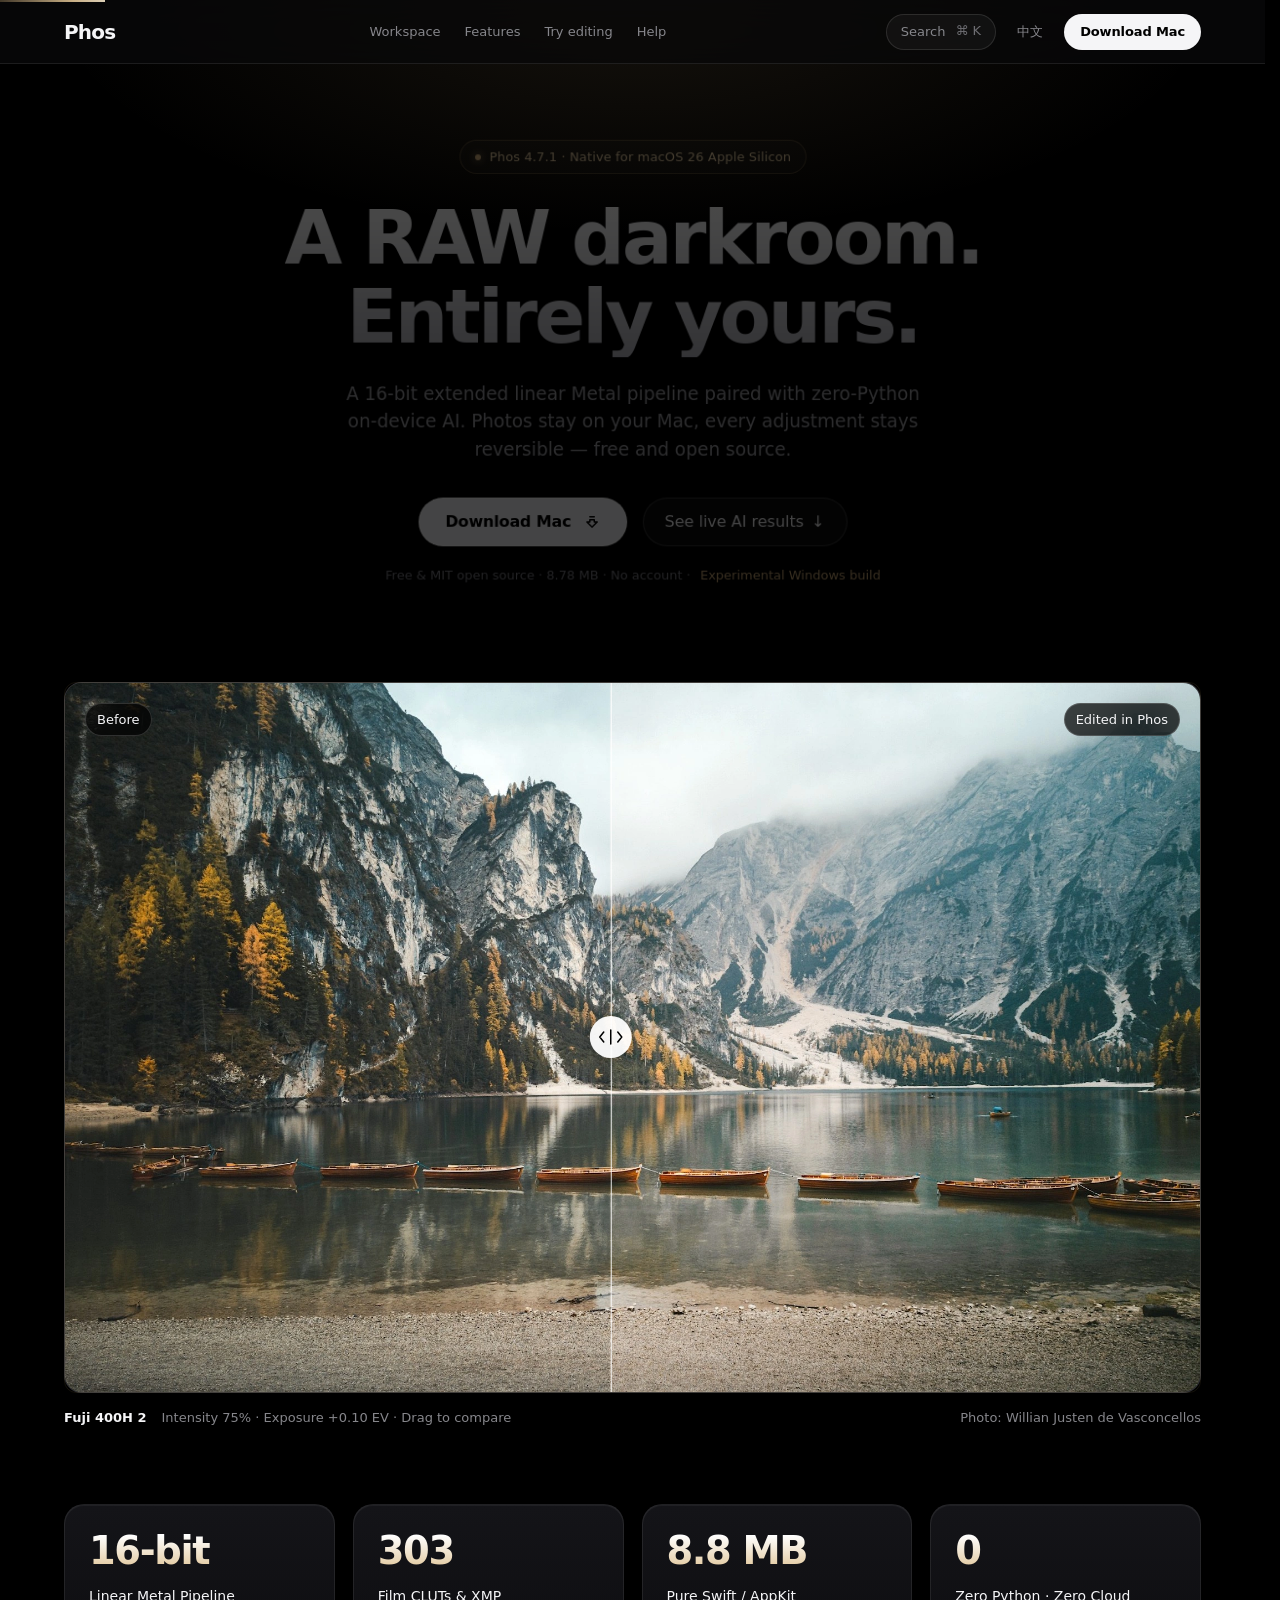
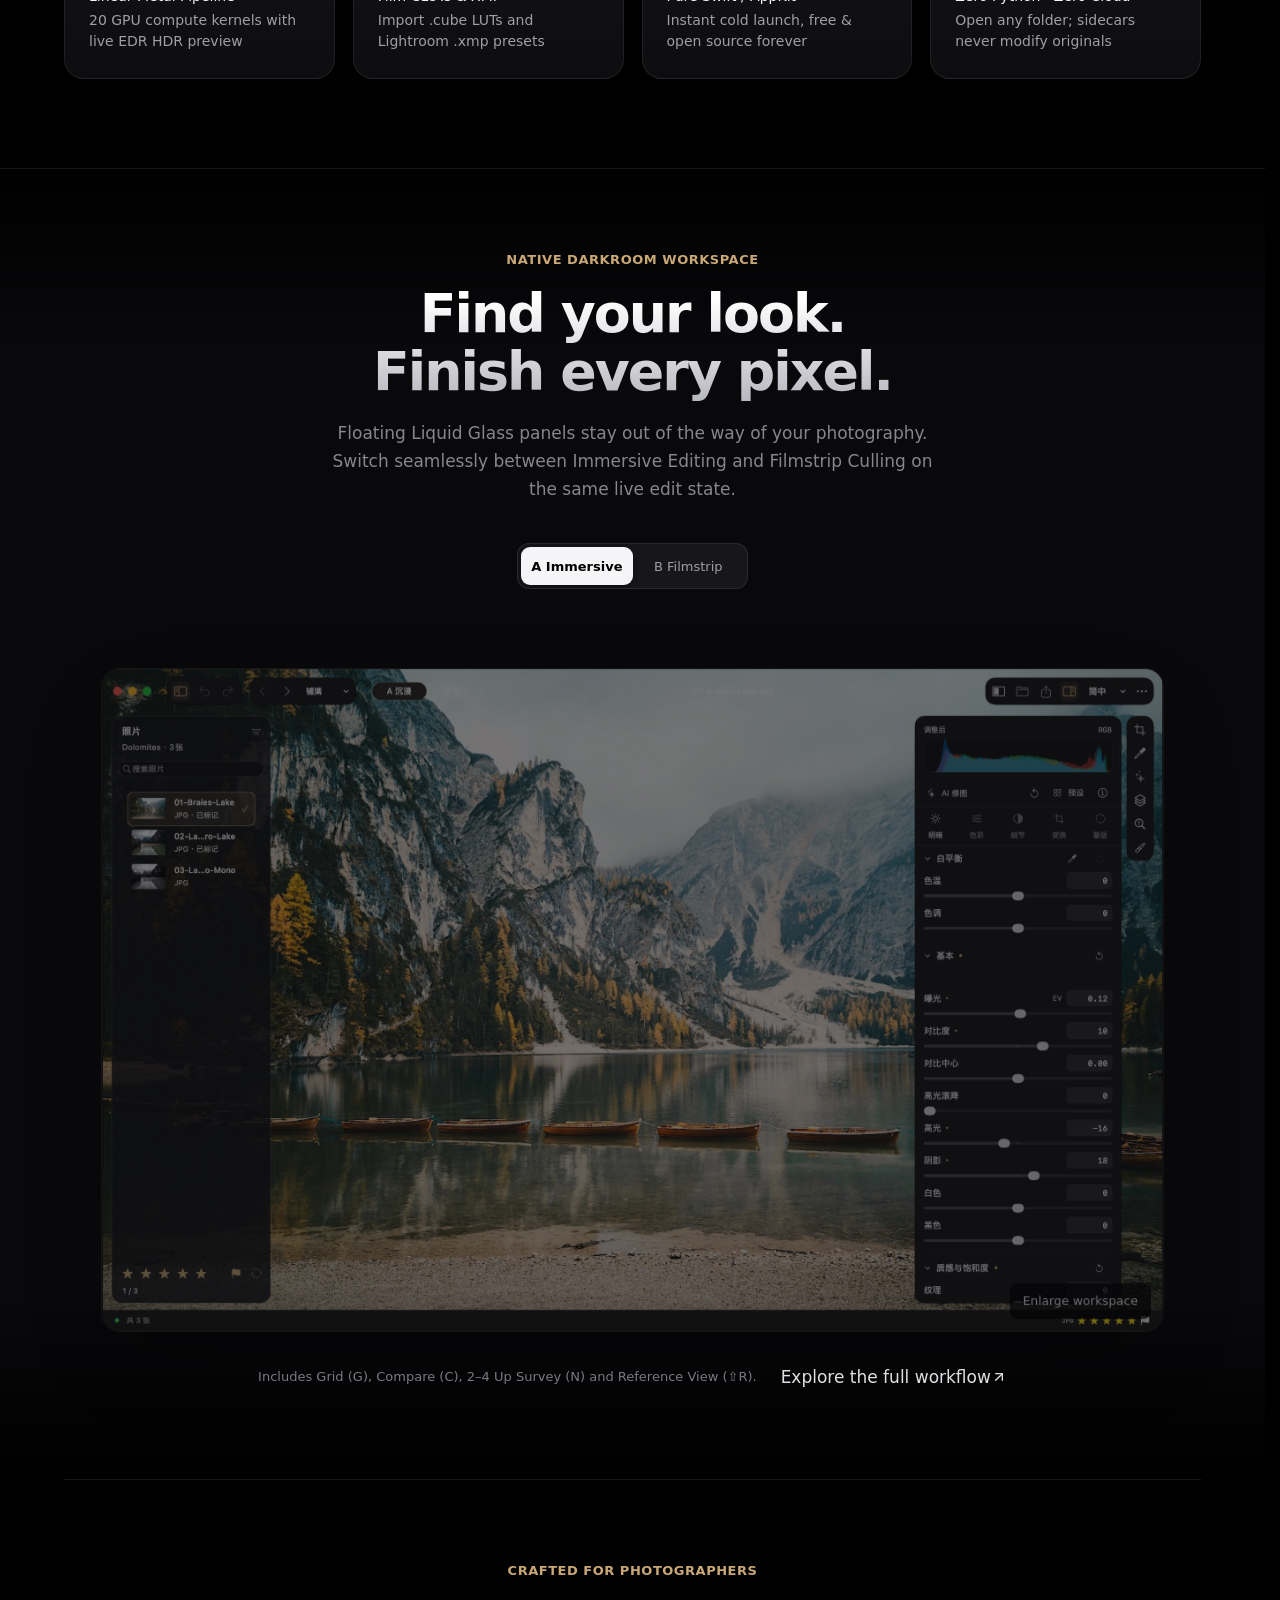
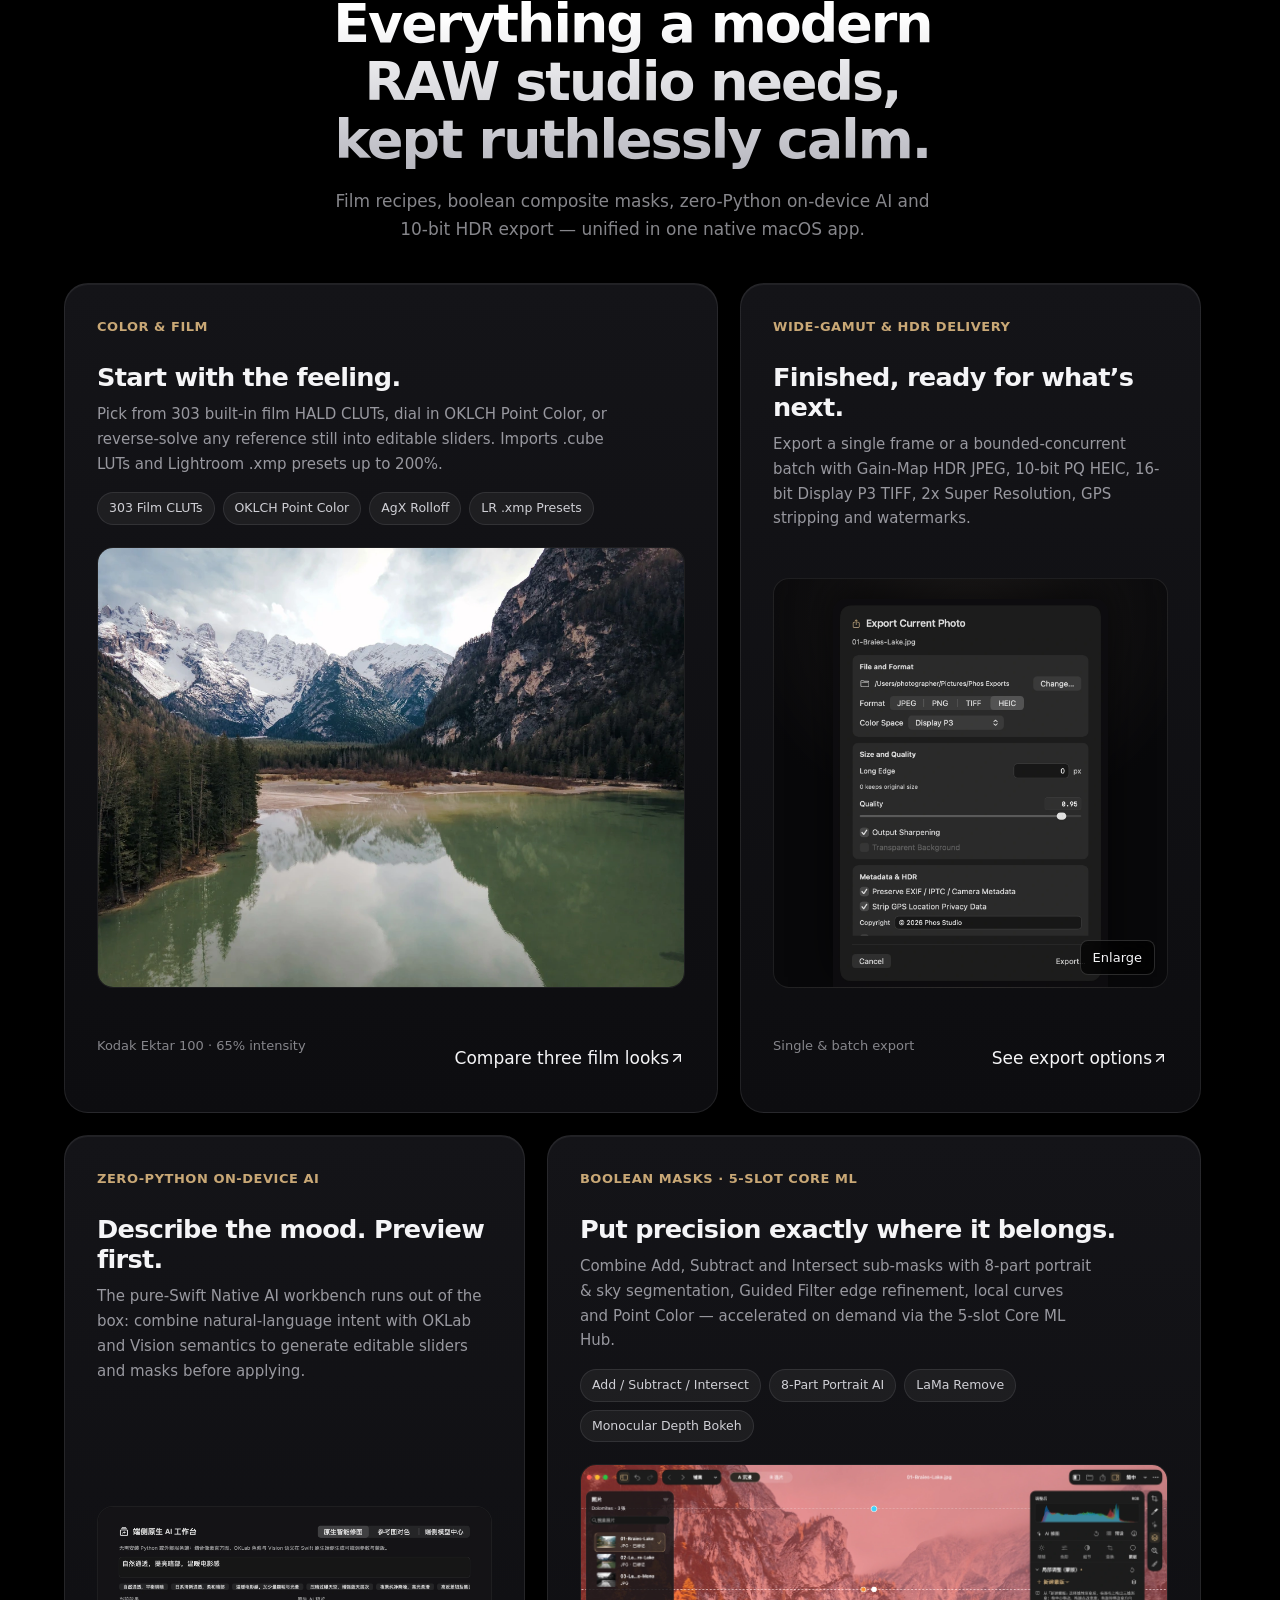
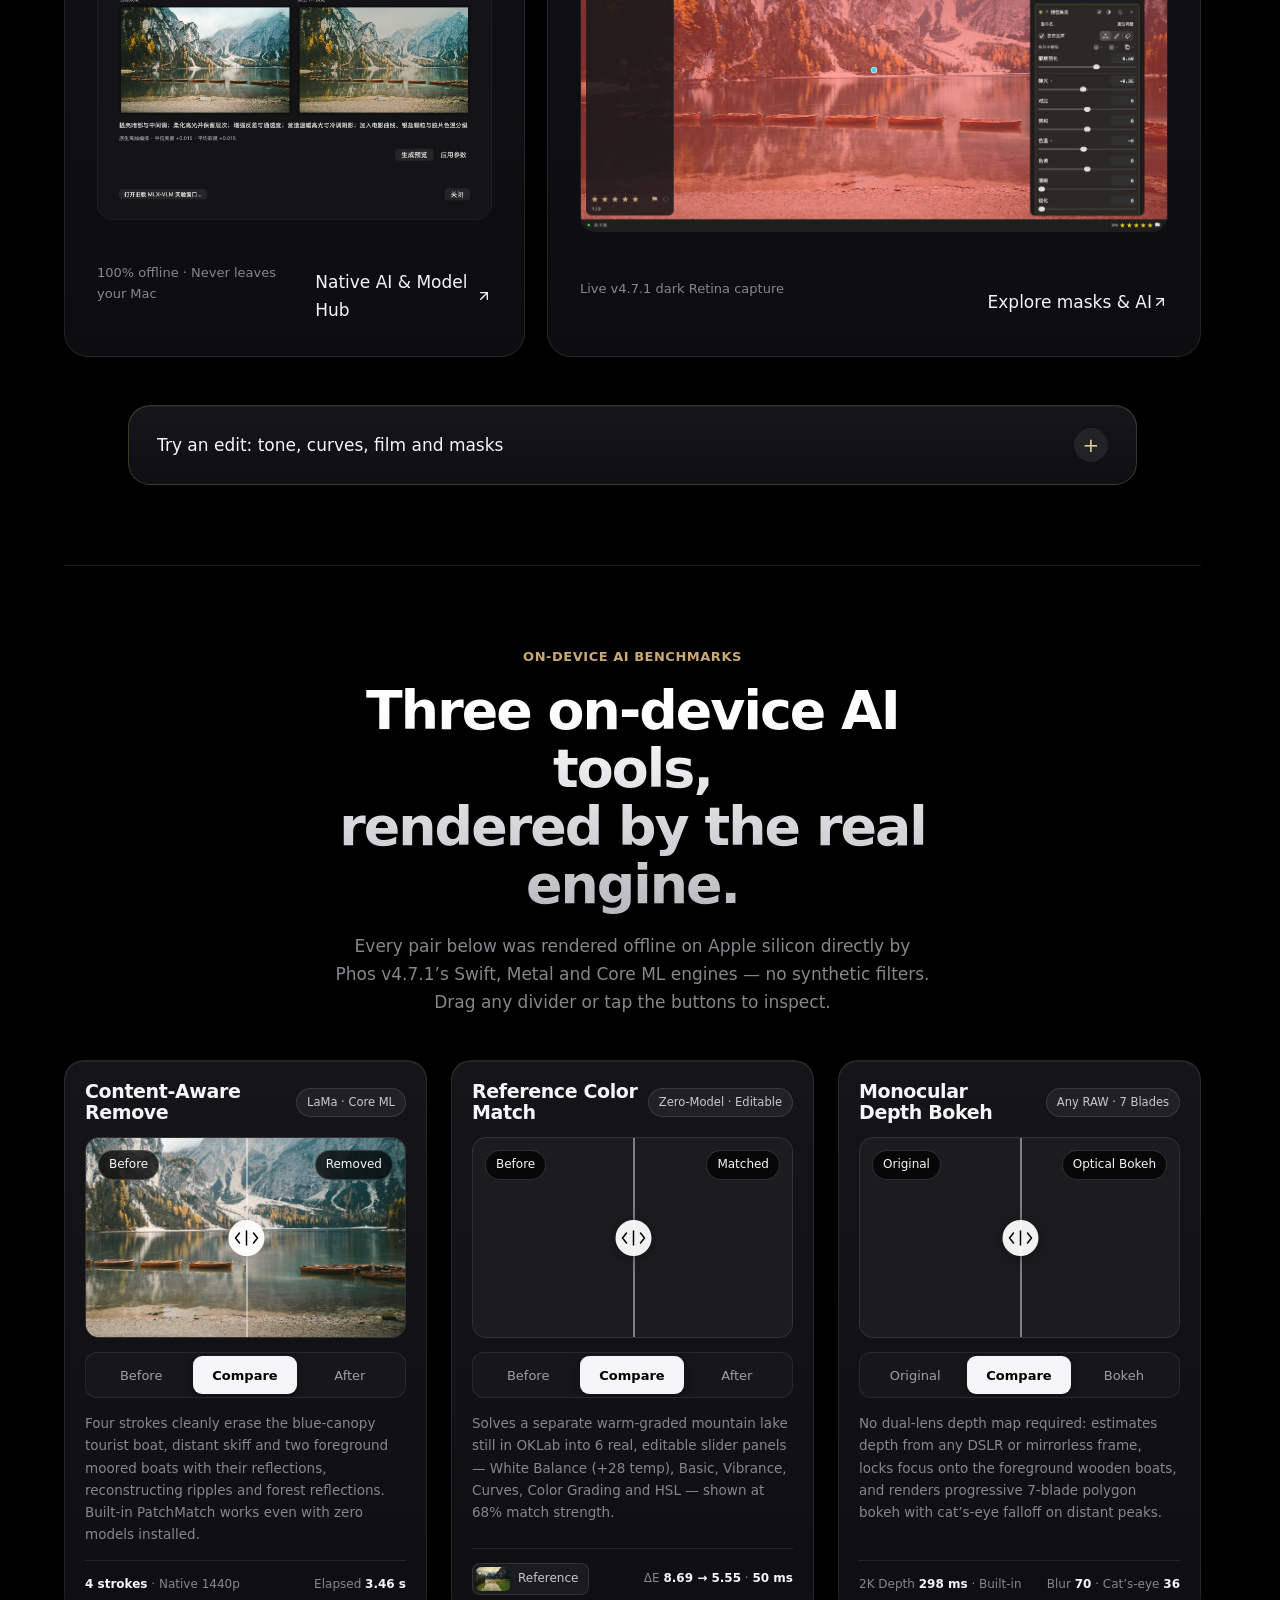
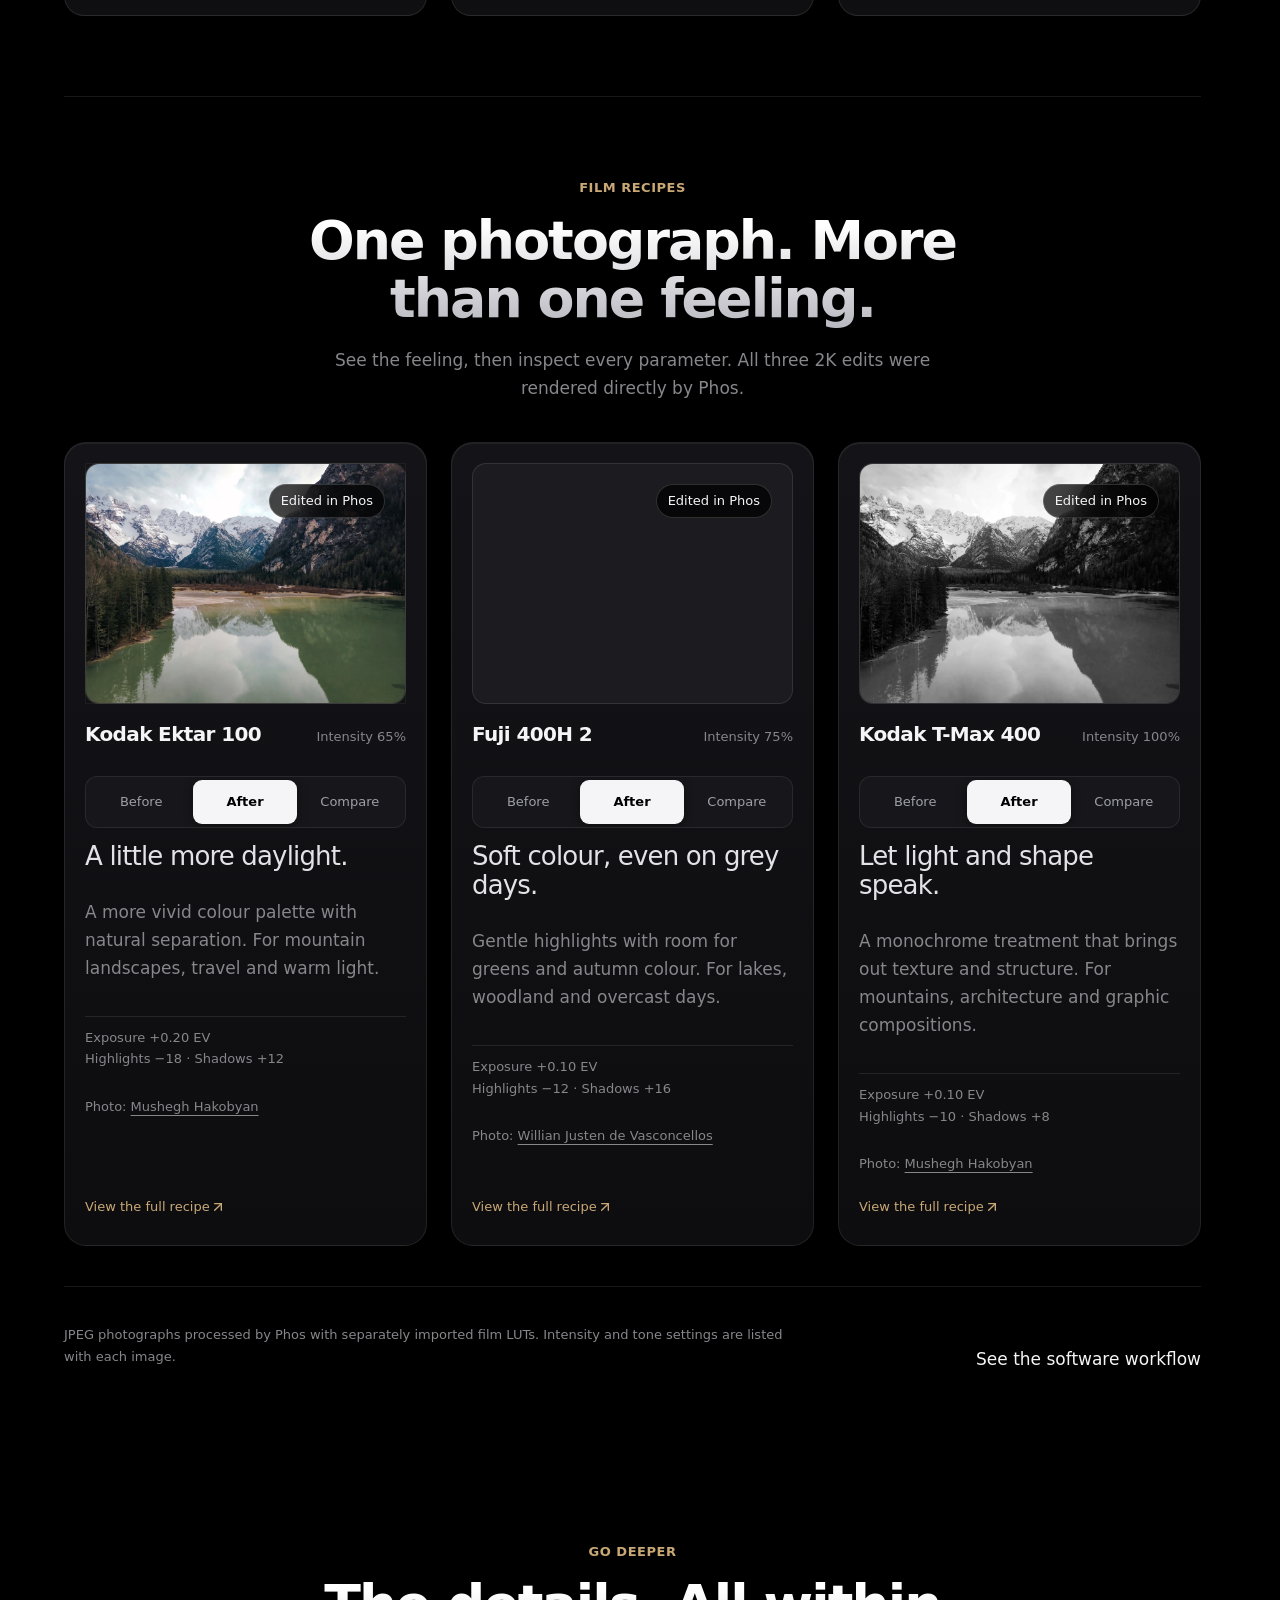
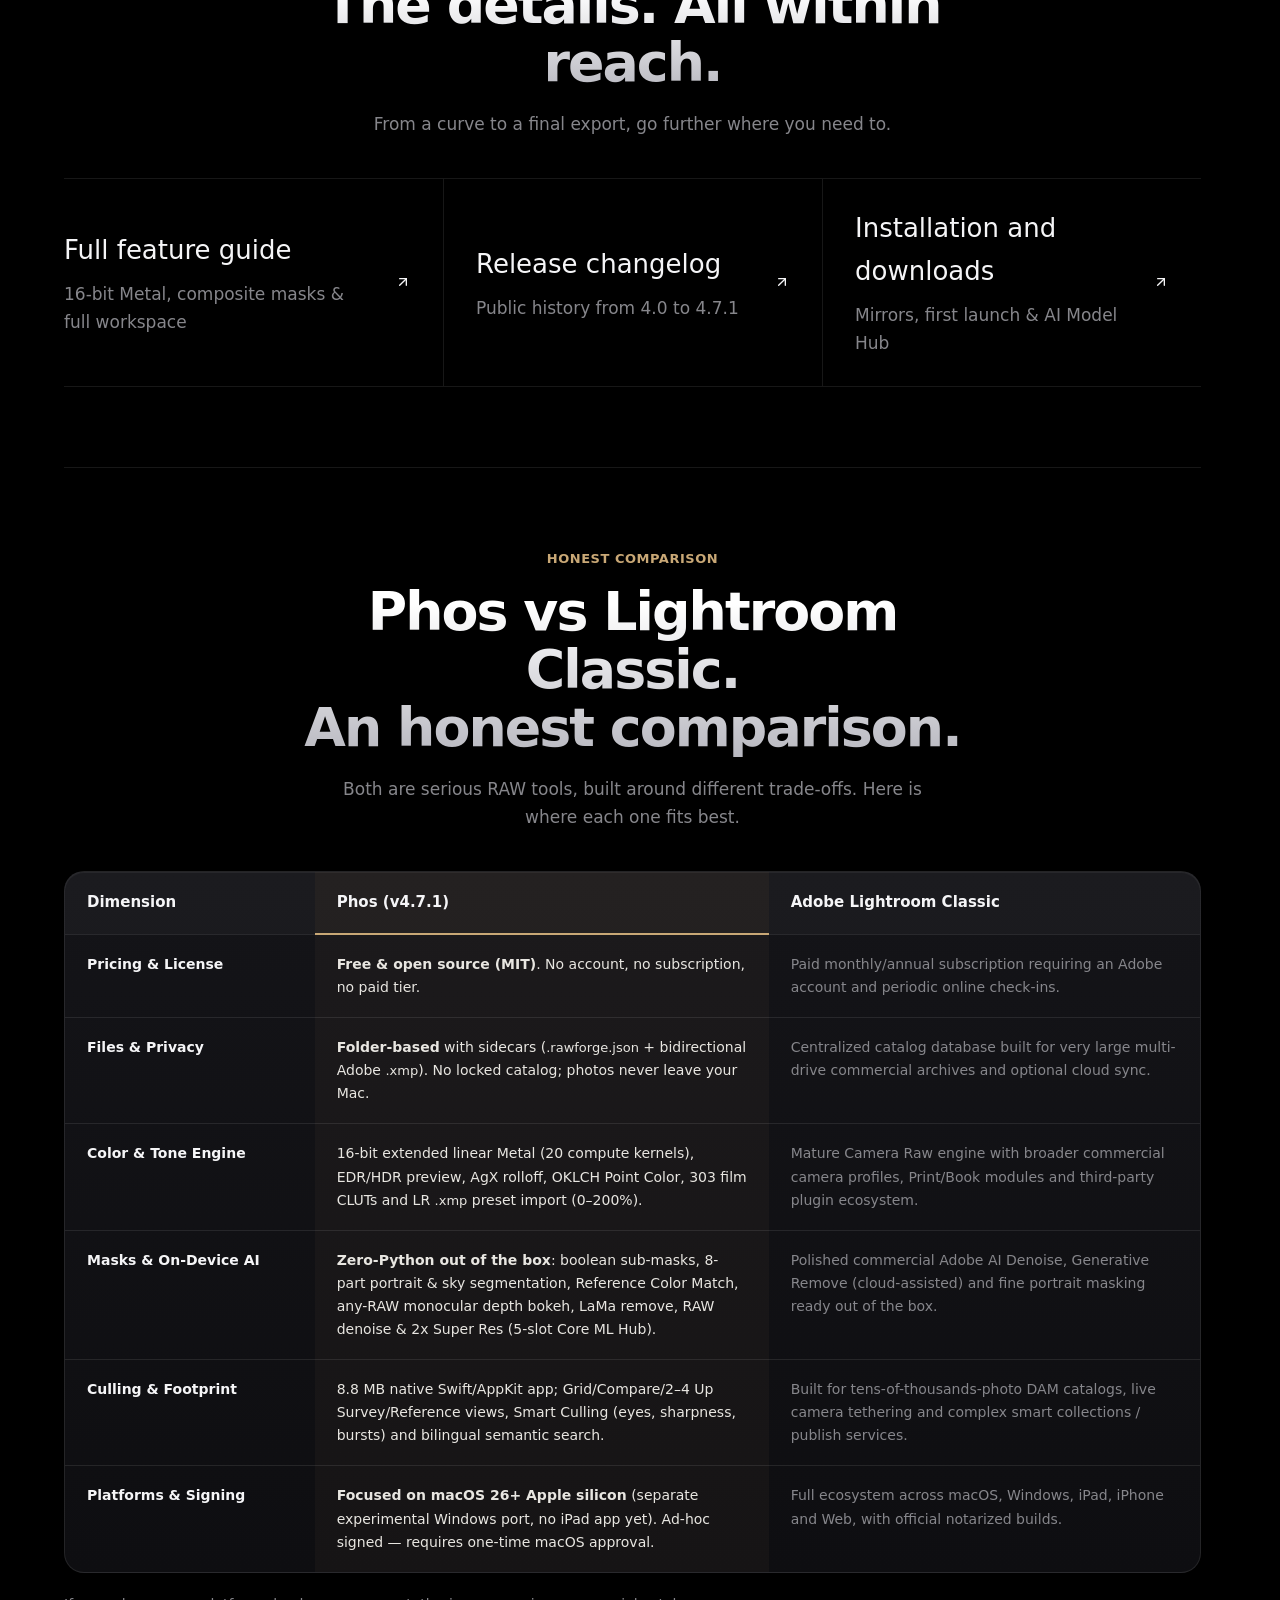
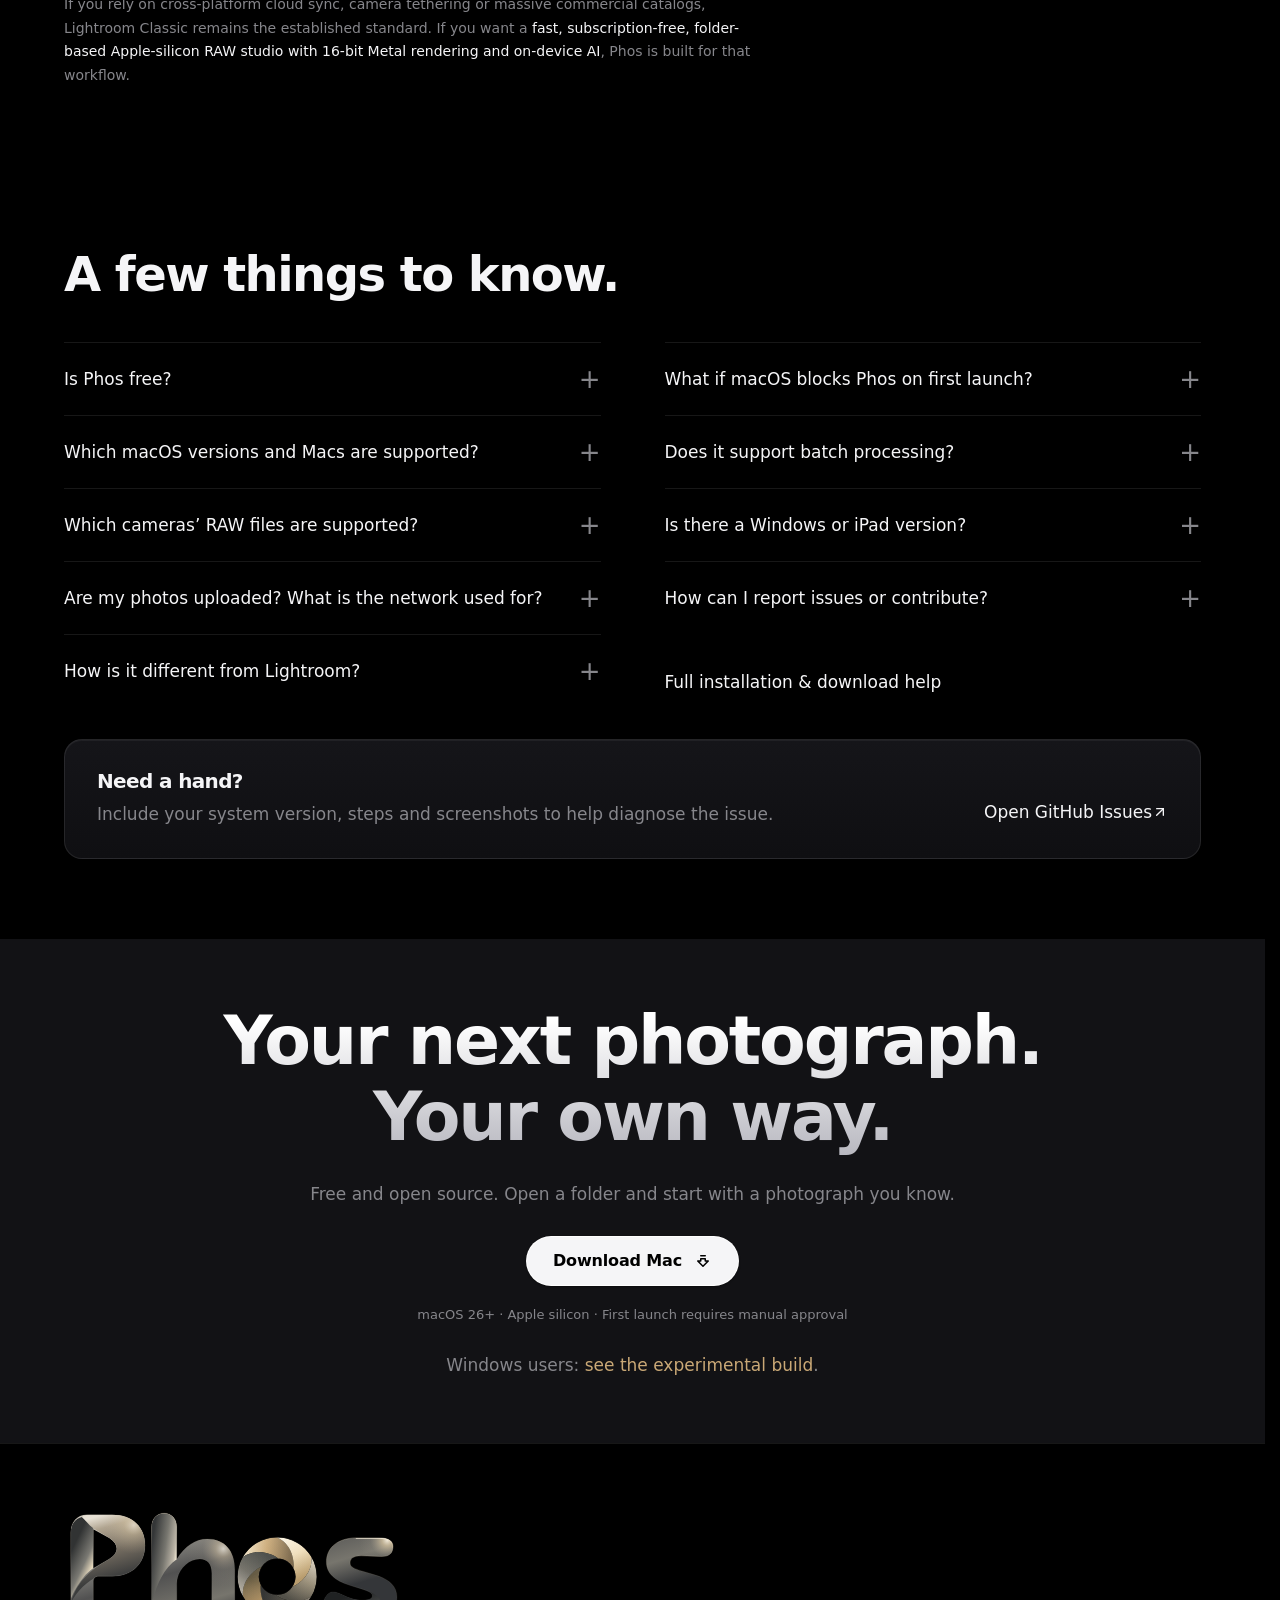
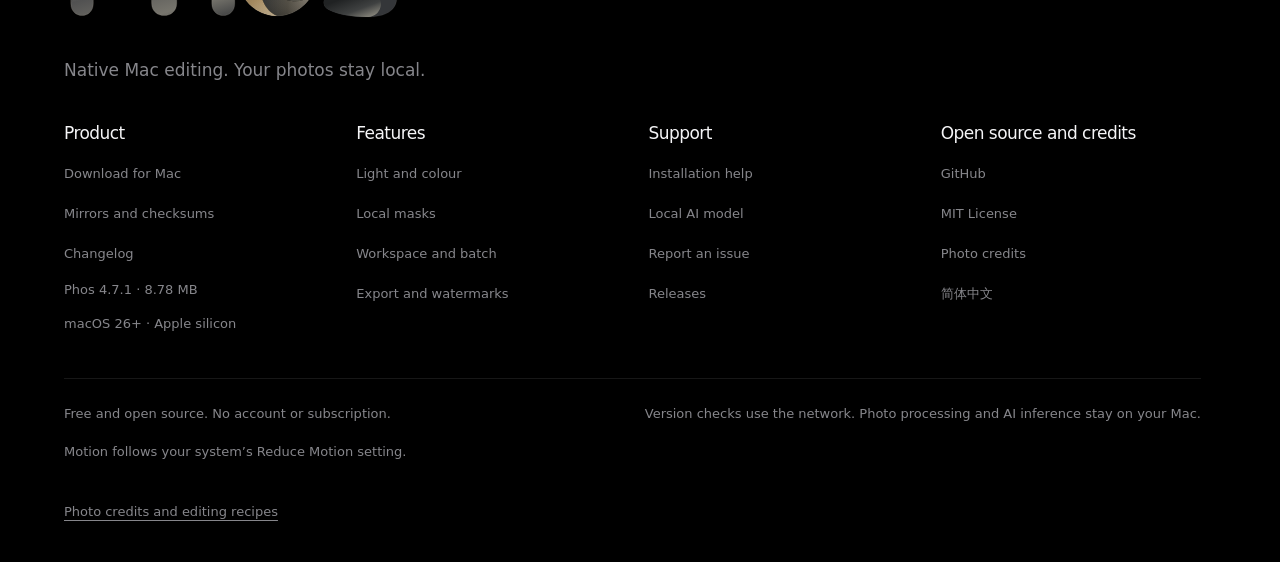
==== commit 7ba5f83f: "feat(site): Apple centered editorial layout, 12-col Bento grid, software-matched #C9A876 accent & sc" ====
--- a/en/index.html
+++ b/en/index.html
@@ -172,13 +172,13 @@
 }
 </script>
 
-<link rel="stylesheet" href="../assets/editor-demo.css?v=500apple">
-
-<link rel="stylesheet" href="../assets/home-layout.css?v=500apple">
-
-<link rel="stylesheet" href="../assets/system.css?v=500apple">
-
-<link rel="stylesheet" href="../assets/motion.css?v=500apple"><link rel="stylesheet" href="../assets/p0.css?v=500apple"><link rel="stylesheet" href="../assets/seam-light.css?v=500apple"><link rel="stylesheet" href="../assets/kinetic-light.css?v=500apple"></head>
+<link rel="stylesheet" href="../assets/editor-demo.css?v=510apple">
+
+<link rel="stylesheet" href="../assets/home-layout.css?v=510apple">
+
+<link rel="stylesheet" href="../assets/system.css?v=510apple">
+
+<link rel="stylesheet" href="../assets/motion.css?v=510apple"><link rel="stylesheet" href="../assets/p0.css?v=510apple"><link rel="stylesheet" href="../assets/seam-light.css?v=510apple"><link rel="stylesheet" href="../assets/kinetic-light.css?v=510apple"></head>
 
 <body><a class="skip" href="#main">Skip to content</a>
 
@@ -203,152 +203,124 @@
 
 <header id="top" class="photo-hero">
 
-<div class="hero-intro page-width">
-
-<h1>A RAW editor.<br>Entirely yours.</h1>
-
-<div class="hero-purpose">
-
-<p>A 16-bit extended linear Metal pipeline with zero-Python on-device AI. Keep your photos on your Mac and every adjustment reversible — free and open source.</p>
-
-<div class="hero-actions"><a class="button primary" href="../download/Phos-macOS-apple-silicon.dmg" download="">Download Mac<span class="download-icon" aria-hidden="true"><svg class="download-arrow" viewBox="0 0 24 24" width="24" height="24" fill="none" aria-hidden="true"><path d="M12 4v16m-6-6 6 6 6-6" stroke="currentColor" stroke-width="1.6" stroke-linecap="round" stroke-linejoin="round"/></svg></span></a><a class="quiet-link" href="#gallery">See the edits<span aria-hidden="true">↗</span></a></div>
-
-<p class="hero-requirements">macOS 26+ · Apple silicon · No account</p>
-<p class="platform-note">Phos is macOS-only; <a href="help.html#windows">Windows experimental build</a>.</p></div>
-
+<div class="hero-intro hero-intro-scrub page-width">
+<span class="hero-eyebrow"><i aria-hidden="true"></i>Phos 4.7.1 · Native for macOS 26 Apple Silicon</span>
+<h1>A RAW darkroom.<br>Entirely yours.</h1>
+<p class="hero-lead">A 16-bit extended linear Metal pipeline paired with zero-Python on-device AI. Photos stay on your Mac, every adjustment stays reversible — free and open source.</p>
+<div class="hero-actions"><a class="button primary" href="../download/Phos-macOS-apple-silicon.dmg" download="">Download Mac<span class="download-icon" aria-hidden="true"><svg class="download-arrow" viewBox="0 0 24 24" width="24" height="24" fill="none" aria-hidden="true"><path d="M12 4v16m-6-6 6 6 6-6" stroke="currentColor" stroke-width="1.8" stroke-linecap="round" stroke-linejoin="round"/></svg></span></a><a class="quiet-link" href="#ai-demos">See live AI results<span aria-hidden="true">↓</span></a></div>
+<p class="hero-meta">Free &amp; MIT open source · 8.78 MB · No account · <a href="help.html#windows">Experimental Windows build</a></p>
 </div>
 
 <figure class="hero-photo-story page-width">
-
+<div class="hero-stage-scrub">
 <div class="photo-comparison signature-product hero-compare" data-compare="hero" data-split="48" data-seam data-edge="all" data-tone="light" data-trigger="enter" data-strength="default">
-
-<div class="compare-viewport"><img class="compare-after" src="../images/photo-edits/braies-fuji-after-1600.webp?v=500apple" srcset="../images/photo-edits/braies-fuji-after-800.webp?v=500apple 1024w, ../images/photo-edits/braies-fuji-after-1600.webp?v=500apple 2048w" sizes="(max-width: 760px) 100vw, 1280px" width="2048" height="1280" alt="An autumn lake and wooden boats edited with Phos film and tone controls" fetchpriority="high" decoding="async">
-
-<div class="compare-before"><img src="../images/photo-edits/braies-fuji-before-1600.webp?v=500apple" srcset="../images/photo-edits/braies-fuji-before-800.webp?v=500apple 1024w, ../images/photo-edits/braies-fuji-before-1600.webp?v=500apple 2048w" sizes="(max-width: 760px) 100vw, 1280px" width="2048" height="1280" alt="" decoding="async"></div>
-
+<div class="compare-viewport"><img class="compare-after" src="../images/photo-edits/braies-fuji-after-1600.webp?v=510apple" srcset="../images/photo-edits/braies-fuji-after-800.webp?v=510apple 1024w, ../images/photo-edits/braies-fuji-after-1600.webp?v=510apple 2048w" sizes="(max-width: 760px) 100vw, 1280px" width="2048" height="1280" alt="An autumn lake and wooden boats edited with Phos film and tone controls" fetchpriority="high" decoding="async">
+<div class="compare-before"><img src="../images/photo-edits/braies-fuji-before-1600.webp?v=510apple" srcset="../images/photo-edits/braies-fuji-before-800.webp?v=510apple 1024w, ../images/photo-edits/braies-fuji-before-1600.webp?v=510apple 2048w" sizes="(max-width: 760px) 100vw, 1280px" width="2048" height="1280" alt="" decoding="async"></div>
 <div class="compare-labels" aria-hidden="true"><span>Before</span><span>Edited in Phos</span></div>
-
-<span class="compare-divider" aria-hidden="true"><span><svg viewBox="0 0 32 24" width="32" height="24" fill="none" aria-hidden="true"><path d="m9 7-4 5 4 5M23 7l4 5-4 5M16 5v14" stroke="currentColor" stroke-width="1.5" stroke-linecap="round" stroke-linejoin="round"/></svg></span></span><input class="compare-range" type="range" min="0" max="100" value="48" step="1" aria-label="Fuji 400H 2 before/after comparison, percentage of the original image"></div>
-
-</div>
-
+<span class="compare-divider" aria-hidden="true"><span><svg viewBox="0 0 32 24" width="32" height="24" fill="none" aria-hidden="true"><path d="m9 7-4 5 4 5M23 7l4 5-4 5M16 5v14" stroke="currentColor" stroke-width="1.5" stroke-linecap="round" stroke-linejoin="round"/></svg></span></span><input class="compare-range" type="range" min="0" max="100" value="48" step="1" aria-label="Fuji 400H 2 before/after comparison, percentage of original image"></div>
+</div>
+</div>
 <figcaption>
-
-<div><strong>Fuji 400H 2</strong><span>Film intensity 75% · Exposure +0.10 EV</span></div>
-
-<p>Drag across the photo to see what changes.<br>Photo: <a href="https://unsplash.com/photos/mountains-and-a-lake-reflect-under-a-cloudy-sky-RyoQe3BU8gI" target="_blank" rel="noopener">Willian Justen de Vasconcellos</a></p></figcaption></figure>
+<div><strong>Fuji 400H 2</strong><span>Intensity 75% · Exposure +0.10 EV · Drag to compare</span></div>
+<p>Photo: <a href="https://unsplash.com/photos/mountains-and-a-lake-reflect-under-a-cloudy-sky-RyoQe3BU8gI" target="_blank" rel="noopener">Willian Justen de Vasconcellos</a></p>
+</figcaption>
+</figure>
 
 </header>
 
-<section class="safety-strip page-width" aria-label="Your photos and edits">
-
-<p>Explore freely.<br>Your originals stay original.</p>
-
-<ul>
-
-<li><span aria-hidden="true">✓</span>Sidecar edits. Originals intact.</li>
-
-<li><span aria-hidden="true">✓</span>Adjustments you can undo.</li>
-
-<li><span aria-hidden="true">✓</span>Photos processed on your Mac.</li>
-
-<li><span aria-hidden="true">✓</span>Open a folder and get started.</li></ul>
-
+<section class="spec-strip page-width" aria-label="Key specifications and privacy">
+<div class="spec-grid">
+<div class="spec-card" data-apple-reveal data-delay="0"><span class="spec-val" data-count-to="16" data-count-suffix="-bit">16-bit</span><p class="spec-label"><strong>Linear Metal Pipeline</strong>20 GPU compute kernels with live EDR HDR preview</p></div>
+<div class="spec-card" data-apple-reveal data-delay="1"><span class="spec-val" data-count-to="303">303</span><p class="spec-label"><strong>Film CLUTs &amp; XMP</strong>Import .cube LUTs and Lightroom .xmp presets</p></div>
+<div class="spec-card" data-apple-reveal data-delay="2"><span class="spec-val" data-count-to="8.8" data-count-decimals="1" data-count-suffix=" MB">8.8 MB</span><p class="spec-label"><strong>Pure Swift / AppKit</strong>Instant cold launch, free &amp; open source forever</p></div>
+<div class="spec-card" data-apple-reveal data-delay="3"><span class="spec-val">0</span><p class="spec-label"><strong>Zero Python · Zero Cloud</strong>Open any folder; sidecars never modify originals</p></div>
+</div>
 </section>
 
-<section id="workspace" class="workflow-section editorial-section">
-
-<div id="capabilities" class="page-width workflow-heading">
-
-<div class="section-heading">
-
-<h2>Find your look.<br>Finish every detail.</h2>
-
-<p>A photography workflow that connects a look, the finer adjustments and the final file.</p></div>
-
-<nav class="workflow-index" aria-label="Editing workflow"><a href="#find-style">Find a look</a><a href="#refine">Refine</a><a href="#finish-export">Export</a></nav>
-
-</div>
-
-<article id="find-style" class="workflow-look page-width">
-
-<div class="workflow-copy">
-
+<section id="workspace" class="workspace-showcase editorial-section">
+<div id="capabilities" class="page-width">
+<div id="refine" class="section-heading is-centered">
+<span class="section-kicker">Native Darkroom Workspace</span>
+<h2>Find your look.<br>Finish every pixel.</h2>
+<p>Floating Liquid Glass panels stay out of the way of your photography. Switch seamlessly between Immersive Editing and Filmstrip Culling on the same live edit state.</p>
+</div>
+
+<div class="workspace-slot">
+<div class="mode-picker" role="group" aria-label="Workspace layout"><button type="button" data-workspace="a" aria-pressed="true">A Immersive</button><button type="button" data-workspace="b" aria-pressed="false">B Filmstrip</button></div>
+<figure class="workspace-figure" data-apple-stage>
+<div class="workspace-image" data-seam data-edge="all" data-tone="light" data-trigger="enter" data-strength="quiet"><img src="../images/native-20261031/workspace-a.webp?v=510apple" width="2400" height="1498" alt="Phos v4.7.1 Immersive dark workspace" class="workspace-shot active" loading="lazy" decoding="async"><img src="../images/native-20261031/workspace-b.webp?v=510apple" width="2400" height="1498" alt="Phos v4.7.1 Filmstrip dark workspace" class="workspace-shot" aria-hidden="true" loading="lazy" decoding="async"></div>
+<button class="image-zoom" type="button" data-zoom="workspace-real">Enlarge workspace</button>
+<figcaption id="workspaceCaption" aria-live="polite" data-a="A Immersive · Your photograph fills the canvas between floating Liquid Glass controls." data-b="B Filmstrip · Full-frame safe canvas paired with bottom filmstrip, grid, compare and survey views.">A Immersive · Your photograph fills the canvas between floating Liquid Glass controls.</figcaption>
+</figure>
+</div>
+
+<div class="refine-bottom">
+<p>Includes Grid (G), Compare (C), 2–4 Up Survey (N) and Reference View (⇧R).</p><a class="text-link" href="features.html#workflow">Explore the full workflow ↗</a>
+</div>
+</div>
+</section>
+
+<section class="bento-section editorial-section page-width">
+<div class="section-heading is-centered">
+<span class="section-kicker">Crafted for Photographers</span>
+<h2>Everything a modern RAW studio needs,<br>kept ruthlessly calm.</h2>
+<p>Film recipes, boolean composite masks, zero-Python on-device AI and 10-bit HDR export — unified in one native macOS app.</p>
+</div>
+
+<div class="bento-grid">
+
+<article id="find-style" class="bento-card bento-span-7" data-apple-reveal data-delay="0">
+<div class="bento-copy">
+<span class="section-kicker">Color &amp; Film</span>
 <h3>Start with the feeling.</h3>
-
-<p>Pick a film look or match any reference still into fully editable parameters. Keep the character of the photograph, with a little of your own.</p>
-
-<ul class="feature-notes">
-
-<li>303 film HALD CLUTs &amp; Reference Color Match (0–150% with skin protection)</li>
-
-<li>Import .cube LUTs and Lightroom .xmp presets (0–200% strength)</li></ul>
-
-<a class="text-link" href="#gallery">Compare three film looks</a></div>
-
-<figure><img src="../images/photo-edits/landro-ektar-after-1600.webp?v=500apple" srcset="../images/photo-edits/landro-ektar-after-800.webp?v=500apple 1024w, ../images/photo-edits/landro-ektar-after-1600.webp?v=500apple 2048w" sizes="(max-width:760px) 100vw, 720px" width="2048" height="1536" alt="A mountain lake edited with a Kodak Ektar 100 film recipe" loading="lazy">
-
-<figcaption>Kodak Ektar 100 <span>65% intensity</span></figcaption></figure>
-
+<p>Pick from 303 built-in film HALD CLUTs, dial in OKLCH Point Color, or reverse-solve any reference still into editable sliders. Imports .cube LUTs and Lightroom .xmp presets up to 200%.</p>
+<ul class="bento-points"><li>303 Film CLUTs</li><li>OKLCH Point Color</li><li>AgX Rolloff</li><li>LR .xmp Presets</li></ul>
+</div>
+<div class="bento-media">
+<img src="../images/photo-edits/landro-ektar-after-1600.webp?v=510apple" srcset="../images/photo-edits/landro-ektar-after-800.webp?v=510apple 1024w, ../images/photo-edits/landro-ektar-after-1600.webp?v=510apple 2048w" sizes="(max-width: 1100px) 100vw, 720px" width="2048" height="1536" alt="Dolomites mountain lake edited with Kodak Ektar 100 film recipe" loading="lazy" decoding="async">
+</div>
+<div class="bento-foot"><span>Kodak Ektar 100 · 65% intensity</span><a class="text-link" href="#gallery">Compare three film looks ↗</a></div>
 </article>
 
-<article id="refine" class="workflow-refine">
-
-<div class="page-width">
-
-<div class="section-heading">
-
-<h3>Give every adjustment its place.</h3>
-
-<div>
-
-<p>16-bit linear Metal toning, AgX rolloff, five-channel curves and OKLCH Point Color shape the whole image; composite boolean masks, 8-part portrait &amp; sky segmentation, LaMa remove and monocular depth bokeh refine every detail.</p></div>
-
-</div>
-
-<div class="workspace-slot">
-
-<div class="mode-picker" role="group" aria-label="Workspace layout"><button type="button" data-workspace="a" aria-pressed="true">A Immersive</button><button type="button" data-workspace="b" aria-pressed="false">B Filmstrip</button></div>
-
-<figure class="workspace-figure">
-
-<div class="workspace-image" data-seam data-edge="top" data-tone="light" data-trigger="enter" data-strength="quiet"><img src="../images/native-20261031/workspace-a.webp?v=500apple" width="2160" height="1341" alt="A Immersive" class="workspace-shot active" loading="lazy" decoding="async"><img src="../images/native-20261031/workspace-b.webp?v=500apple" width="2160" height="1341" alt="B Filmstrip" class="workspace-shot" aria-hidden="true" loading="lazy" decoding="async"></div>
-
-<button class="image-zoom" type="button" data-zoom="workspace-real">Enlarge workspace</button>
-
-<figcaption id="workspaceCaption" aria-live="polite" data-a="Showing A Immersive. Your image fills the canvas between floating panels." data-b="Showing B Filmstrip. See the whole image and browse a sequence below.">Showing A Immersive. Your image fills the canvas between floating panels.</figcaption></figure>
-
-</div>
-
-<div class="refine-bottom">
-
-<p>Two layouts. One shared edit state.</p><a class="text-link" href="#studio">Try the browser editor</a></div>
-
-</div>
-
+<article id="finish-export" class="bento-card bento-span-5" data-apple-reveal data-delay="1">
+<div class="bento-copy">
+<span class="section-kicker">Wide-Gamut &amp; HDR Delivery</span>
+<h3>Finished, ready for what’s next.</h3>
+<p>Export a single frame or a bounded-concurrent batch with Gain-Map HDR JPEG, 10-bit PQ HEIC, 16-bit Display P3 TIFF, 2x Super Resolution, GPS stripping and watermarks.</p>
+</div>
+<div class="bento-media is-tall">
+<img src="../images/native-20261031/en-export.webp?v=510apple" width="928" height="1318" alt="Phos v4.7.1 English dark export sheet showing Display P3, HDR, metadata privacy and watermark options" loading="lazy" decoding="async">
+<button class="image-zoom" type="button" data-zoom="export-real">Enlarge</button>
+</div>
+<div class="bento-foot"><span>Single &amp; batch export</span><a class="text-link" href="features.html#export">See export options ↗</a></div>
 </article>
 
-<article id="finish-export" class="workflow-export page-width">
-
-<figure class="feature-shot export-shot"><img src="../images/native-20261031/en-export.webp?v=500apple" width="880" height="1436" loading="lazy" alt="Phos English export sheet showing format, 16-bit Display P3, HDR Gain Map / 10-bit PQ, EXIF/GPS privacy and watermark settings"><button class="image-zoom" type="button" data-zoom="export-real">Enlarge export settings</button></figure>
-
-<div class="workflow-copy">
-
-<h3>Finished. Ready for what’s next.</h3>
-
-<p>Export one image or a whole selection concurrently. Choose HDR / wide-gamut formats, export 2x Super Resolution, metadata privacy and watermarks.</p>
-
-<ul class="feature-notes">
-
-<li>Gain-Map HDR JPEG / 10-bit PQ HEIC / 16-bit Display P3 TIFF &amp; PNG</li>
-
-<li>Export-only 2x Super Resolution, long-edge resize and concurrent batch output</li>
-
-<li>Keep EXIF/IPTC, optional GPS privacy strip, text and image watermarks</li></ul>
-
-<a class="text-link" href="features.html#export">Explore export options</a></div>
-
+<article id="ai" class="bento-card bento-span-5" data-apple-reveal data-delay="0">
+<div class="bento-copy">
+<span class="section-kicker">Zero-Python On-Device AI</span>
+<h3>Describe the mood. Preview first.</h3>
+<p>The pure-Swift Native AI workbench runs out of the box: combine natural-language intent with OKLab and Vision semantics to generate editable sliders and masks before applying.</p>
+</div>
+<div class="bento-media">
+<img src="../images/ai-preview.webp?v=510apple" width="1560" height="1240" alt="Phos v4.7.1 Native AI workbench live side-by-side preview and parameter plan" loading="lazy" decoding="async">
+</div>
+<div class="bento-foot"><span>100% offline · Never leaves your Mac</span><a class="text-link" href="help.html#ai-model">Native AI &amp; Model Hub ↗</a></div>
 </article>
+
+<article class="bento-card bento-span-7" data-apple-reveal data-delay="1">
+<div class="bento-copy">
+<span class="section-kicker">Boolean Masks · 5-Slot Core ML</span>
+<h3>Put precision exactly where it belongs.</h3>
+<p>Combine Add, Subtract and Intersect sub-masks with 8-part portrait &amp; sky segmentation, Guided Filter edge refinement, local curves and Point Color — accelerated on demand via the 5-slot Core ML Hub.</p>
+<ul class="bento-points"><li>Add / Subtract / Intersect</li><li>8-Part Portrait AI</li><li>LaMa Remove</li><li>Monocular Depth Bokeh</li></ul>
+</div>
+<div class="bento-media">
+<img src="../images/06-linear-gradient-mask.webp?v=510apple" width="2400" height="1498" alt="Phos v4.7.1 linear gradient mask controls and composite boolean sub-masks panel" loading="lazy" decoding="async">
+</div>
+<div class="bento-foot"><span>Live v4.7.1 dark Retina capture</span><a class="text-link" href="features.html#masks">Explore masks &amp; AI ↗</a></div>
+</article>
+
+</div>
 
 <details class="try-editor page-width">
 
@@ -427,7 +399,7 @@
               <g filter="url(#toneFx)">
               <g id="sceneGroup">
                 <!-- 演示用照片：AI 生成，无水印 -->
-                <image href="../images/photo-edits/braies-fuji-before-1600.webp?v=500apple" x="0" y="0" width="1200" height="760" preserveAspectRatio="xMidYMid slice"></image>
+                <image href="../images/photo-edits/braies-fuji-before-1600.webp?v=510apple" x="0" y="0" width="1200" height="760" preserveAspectRatio="xMidYMid slice"></image>
                 <!-- 蒙版着色层（局部曝光） -->
                 <rect id="maskLayer" x="0" y="0" width="1200" height="760" fill="url(#maskGrad)" opacity="0" style="mix-blend-mode:screen;transition:opacity .3s ease"></rect>
               </g>
@@ -438,7 +410,7 @@
               <rect id="vignetteLayer" x="0" y="0" width="1200" height="760" fill="url(#vignetteGrad)" opacity="0" style="pointer-events:none;transition:opacity .25s ease"></rect>
 
               <!-- 蒙版参考线：线性为三线，径向为椭圆 -->
-              <g id="localEffects"><defs><mask id="paintedRegion"><path id="paintRegionPath" stroke="#fff" fill="none" stroke-width="70" stroke-linecap="round" stroke-linejoin="round"></path></mask><filter id="depthBlur"><feGaussianBlur stdDeviation="10"></feGaussianBlur></filter></defs><path id="brushEffect" fill="none" stroke="#fff" stroke-width="70" stroke-linecap="round" stroke-linejoin="round" opacity="0.35"></path><image id="rangeEffect" x="0" y="0" width="1200" height="760" opacity="0"></image><image id="depthEffect" x="0" y="0" width="1200" height="760" href="../images/photo-edits/braies-fuji-before-1600.webp?v=500apple" preserveAspectRatio="xMidYMid slice" mask="url(#paintedRegion)" filter="url(#depthBlur)" opacity="0"></image></g><g id="guides" opacity="0" style="transition:opacity .28s ease">
+              <g id="localEffects"><defs><mask id="paintedRegion"><path id="paintRegionPath" stroke="#fff" fill="none" stroke-width="70" stroke-linecap="round" stroke-linejoin="round"></path></mask><filter id="depthBlur"><feGaussianBlur stdDeviation="10"></feGaussianBlur></filter></defs><path id="brushEffect" fill="none" stroke="#fff" stroke-width="70" stroke-linecap="round" stroke-linejoin="round" opacity="0.35"></path><image id="rangeEffect" x="0" y="0" width="1200" height="760" opacity="0"></image><image id="depthEffect" x="0" y="0" width="1200" height="760" href="../images/photo-edits/braies-fuji-before-1600.webp?v=510apple" preserveAspectRatio="xMidYMid slice" mask="url(#paintedRegion)" filter="url(#depthBlur)" opacity="0"></image></g><g id="guides" opacity="0" style="transition:opacity .28s ease">
                 <g id="linearGuides" stroke="#fff" stroke-opacity="0.78" stroke-width="1.4" stroke-dasharray="7 6" fill="none">
                   <line id="gA" x1="0" y1="0" x2="0" y2="0"></line>
                   <line id="gB" x1="0" y1="0" x2="0" y2="0"></line>
@@ -706,25 +678,117 @@
 
 </section>
 
+<section id="ai-demos" class="ai-demos-section editorial-section page-width">
+
+<div class="section-heading is-centered"><span class="section-kicker">On-Device AI Benchmarks</span>
+
+<h2>Three on-device AI tools,<br>rendered by the real engine.</h2>
+
+<p>Every pair below was rendered offline on Apple silicon directly by Phos v4.7.1’s Swift, Metal and Core ML engines — no synthetic filters. Drag any divider or tap the buttons to inspect.</p></div>
+
+<div class="ai-demo-grid">
+
+<article class="ai-demo-card" data-apple-reveal data-delay="0">
+
+<div class="ai-demo-head">
+
+<h3>Content-Aware Remove</h3><span class="ai-demo-tag">LaMa · Core ML</span></div>
+
+<div class="photo-comparison" data-compare="ai-remove" data-split="50">
+
+<div class="compare-viewport"><img class="compare-after" src="../images/ai-demos/remove-after.webp?v=510apple" width="1440" height="900" alt="Alpine lake mirror after Phos on-device LaMa removes the tourist boat, distant boat and moored wooden boat" loading="lazy" decoding="async">
+
+<div class="compare-before"><img src="../images/ai-demos/remove-before.webp?v=510apple" width="1440" height="900" alt="" loading="lazy" decoding="async"></div>
+
+<div class="compare-labels" aria-hidden="true"><span>Before</span><span>Removed</span></div>
+
+<span class="compare-divider" aria-hidden="true"><span><svg viewBox="0 0 32 24" width="32" height="24" fill="none" aria-hidden="true"><path d="m9 7-4 5 4 5M23 7l4 5-4 5M16 5v14" stroke="currentColor" stroke-width="1.5" stroke-linecap="round" stroke-linejoin="round"/></svg></span></span><input class="compare-range" type="range" min="0" max="100" value="50" step="1" aria-label="LaMa Content-Aware Remove before/after comparison, percentage of original image"></div>
+
+</div>
+
+<div class="compare-actions" role="group" aria-label="Content-Aware Remove view mode" data-for="ai-remove"><button type="button" data-show="100" aria-pressed="false">Before</button><button type="button" data-show="50" aria-pressed="true">Compare</button><button type="button" data-show="0" aria-pressed="false">After</button></div>
+
+<p>Four strokes cleanly erase the blue-canopy tourist boat, distant skiff and two foreground moored boats with their reflections, reconstructing ripples and forest reflections. Built-in PatchMatch works even with zero models installed.</p>
+
+<div class="ai-demo-metrics"><span><strong>4 strokes</strong> · Native 1440p</span><span>Elapsed <strong>3.46 s</strong></span></div>
+
+</article>
+
+<article class="ai-demo-card" data-apple-reveal data-delay="1">
+
+<div class="ai-demo-head">
+
+<h3>Reference Color Match</h3><span class="ai-demo-tag">Zero-Model · Editable</span></div>
+
+<div class="photo-comparison" data-compare="ai-match" data-split="50">
+
+<div class="compare-viewport"><img class="compare-after" src="../images/ai-demos/colormatch-after.webp?v=510apple" width="2048" height="1280" alt="Overcast Dolomites lake matched to a warm golden film still using Phos Reference Color Match" loading="lazy" decoding="async">
+
+<div class="compare-before"><img src="../images/ai-demos/colormatch-before.webp?v=510apple" width="2048" height="1280" alt="" loading="lazy" decoding="async"></div>
+
+<div class="compare-labels" aria-hidden="true"><span>Before</span><span>Matched</span></div>
+
+<span class="compare-divider" aria-hidden="true"><span><svg viewBox="0 0 32 24" width="32" height="24" fill="none" aria-hidden="true"><path d="m9 7-4 5 4 5M23 7l4 5-4 5M16 5v14" stroke="currentColor" stroke-width="1.5" stroke-linecap="round" stroke-linejoin="round"/></svg></span></span><input class="compare-range" type="range" min="0" max="100" value="50" step="1" aria-label="Reference Color Match before/after comparison, percentage of original image"></div>
+
+</div>
+
+<div class="compare-actions" role="group" aria-label="Reference Color Match view mode" data-for="ai-match"><button type="button" data-show="100" aria-pressed="false">Before</button><button type="button" data-show="50" aria-pressed="true">Compare</button><button type="button" data-show="0" aria-pressed="false">After</button></div>
+
+<p>Solves a separate warm-graded mountain lake still in OKLab into 6 real, editable slider panels — White Balance (+28 temp), Basic, Vibrance, Curves, Color Grading and HSL — shown at 68% match strength.</p>
+
+<div class="ai-demo-metrics"><span class="ref-chip"><img src="../images/ai-demos/colormatch-ref.webp?v=510apple" width="480" height="360" alt="Warm golden film reference still" loading="lazy" decoding="async"><span>Reference</span></span><span>ΔE <strong>8.69 → 5.55</strong> · <strong>50 ms</strong></span></div>
+
+</article>
+
+<article class="ai-demo-card" data-apple-reveal data-delay="2">
+
+<div class="ai-demo-head">
+
+<h3>Monocular Depth Bokeh</h3><span class="ai-demo-tag">Any RAW · 7 Blades</span></div>
+
+<div class="photo-comparison" data-compare="ai-bokeh" data-split="50">
+
+<div class="compare-viewport"><img class="compare-after" src="../images/ai-demos/bokeh-after.webp?v=510apple" width="2048" height="1280" alt="Phos monocular depth estimation focusing on the foreground wooden boats while softly defocusing distant Dolomites peaks" loading="lazy" decoding="async">
+
+<div class="compare-before"><img src="../images/ai-demos/bokeh-before.webp?v=510apple" width="2048" height="1280" alt="" loading="lazy" decoding="async"></div>
+
+<div class="compare-labels" aria-hidden="true"><span>Original</span><span>Optical Bokeh</span></div>
+
+<span class="compare-divider" aria-hidden="true"><span><svg viewBox="0 0 32 24" width="32" height="24" fill="none" aria-hidden="true"><path d="m9 7-4 5 4 5M23 7l4 5-4 5M16 5v14" stroke="currentColor" stroke-width="1.5" stroke-linecap="round" stroke-linejoin="round"/></svg></span></span><input class="compare-range" type="range" min="0" max="100" value="50" step="1" aria-label="Monocular Depth Bokeh before/after comparison, percentage of original image"></div>
+
+</div>
+
+<div class="compare-actions" role="group" aria-label="Monocular Depth Bokeh view mode" data-for="ai-bokeh"><button type="button" data-show="100" aria-pressed="false">Original</button><button type="button" data-show="50" aria-pressed="true">Compare</button><button type="button" data-show="0" aria-pressed="false">Bokeh</button></div>
+
+<p>No dual-lens depth map required: estimates depth from any DSLR or mirrorless frame, locks focus onto the foreground wooden boats, and renders progressive 7-blade polygon bokeh with cat’s-eye falloff on distant peaks.</p>
+
+<div class="ai-demo-metrics"><span>2K Depth <strong>298 ms</strong> · Built-in</span><span>Blur <strong>70</strong> · Cat’s-eye <strong>36</strong></span></div>
+
+</article>
+
+</div>
+
+</section>
+
 <section id="gallery" class="looks-section editorial-section page-width">
 
-<div id="presets" class="section-heading">
-
-<h2>One photograph.<br>More than one feeling.</h2>
-
-<p>See the feeling, then the settings. Drag each photograph to compare the edit.</p></div>
+<div id="presets" class="section-heading is-centered"><span class="section-kicker">Film Recipes</span>
+
+<h2>One photograph. More than one feeling.</h2>
+
+<p>See the feeling, then inspect every parameter. All three 2K edits were rendered directly by Phos.</p></div>
 
 <div class="look-grid">
 
-<article class="look-card">
+<article class="look-card" data-apple-reveal data-delay="0">
 
 <figure>
 
 <div class="photo-comparison " data-compare="look-0" data-split="0" data-seam data-edge="all" data-tone="light" data-trigger="enter" data-strength="quiet">
 
-<div class="compare-viewport"><img class="compare-after" src="../images/photo-edits/landro-ektar-after-1600.webp?v=500apple" srcset="../images/photo-edits/landro-ektar-after-800.webp?v=500apple 1024w, ../images/photo-edits/landro-ektar-after-1600.webp?v=500apple 2048w" sizes="(max-width: 760px) 100vw, 400px" width="2048" height="1536" alt="A little more daylight. film edit" loading="lazy" decoding="async">
-
-<div class="compare-before"><img src="../images/photo-edits/landro-ektar-before-1600.webp?v=500apple" srcset="../images/photo-edits/landro-ektar-before-800.webp?v=500apple 1024w, ../images/photo-edits/landro-ektar-before-1600.webp?v=500apple 2048w" sizes="(max-width: 760px) 100vw, 400px" width="2048" height="1536" alt="" loading="lazy" decoding="async"></div>
+<div class="compare-viewport"><img class="compare-after" src="../images/photo-edits/landro-ektar-after-1600.webp?v=510apple" srcset="../images/photo-edits/landro-ektar-after-800.webp?v=510apple 1024w, ../images/photo-edits/landro-ektar-after-1600.webp?v=510apple 2048w" sizes="(max-width: 760px) 100vw, 400px" width="2048" height="1536" alt="A little more daylight. film edit" loading="lazy" decoding="async">
+
+<div class="compare-before"><img src="../images/photo-edits/landro-ektar-before-1600.webp?v=510apple" srcset="../images/photo-edits/landro-ektar-before-800.webp?v=510apple 1024w, ../images/photo-edits/landro-ektar-before-1600.webp?v=510apple 2048w" sizes="(max-width: 760px) 100vw, 400px" width="2048" height="1536" alt="" loading="lazy" decoding="async"></div>
 
 <div class="compare-labels" aria-hidden="true"><span>Before</span><span>Edited in Phos</span></div>
 
@@ -744,15 +808,15 @@
 
 <p class="recipe-params">Exposure +0.20 EV<br>Highlights −18 · Shadows +12</p><p class="photo-credit">Photo: <a href="https://unsplash.com/photos/a-lake-surrounded-by-mountains-in-the-middle-of-a-forest-r8vMMxGmv4I" target="_blank" rel="noopener">Mushegh Hakobyan</a></p><a class="recipe-link" href="../images/photo-edits/landro-ektar-params.json" download="">View the full recipe ↗</a></article>
 
-<article class="look-card">
+<article class="look-card" data-apple-reveal data-delay="1">
 
 <figure>
 
 <div class="photo-comparison " data-compare="look-1" data-split="0">
 
-<div class="compare-viewport"><img class="compare-after" src="../images/photo-edits/braies-fuji-after-1600.webp?v=500apple" srcset="../images/photo-edits/braies-fuji-after-800.webp?v=500apple 1024w, ../images/photo-edits/braies-fuji-after-1600.webp?v=500apple 2048w" sizes="(max-width: 760px) 100vw, 400px" width="2048" height="1280" alt="Soft colour, even on grey days. film edit" loading="lazy" decoding="async">
-
-<div class="compare-before"><img src="../images/photo-edits/braies-fuji-before-1600.webp?v=500apple" srcset="../images/photo-edits/braies-fuji-before-800.webp?v=500apple 1024w, ../images/photo-edits/braies-fuji-before-1600.webp?v=500apple 2048w" sizes="(max-width: 760px) 100vw, 400px" width="2048" height="1280" alt="" loading="lazy" decoding="async"></div>
+<div class="compare-viewport"><img class="compare-after" src="../images/photo-edits/braies-fuji-after-1600.webp?v=510apple" srcset="../images/photo-edits/braies-fuji-after-800.webp?v=510apple 1024w, ../images/photo-edits/braies-fuji-after-1600.webp?v=510apple 2048w" sizes="(max-width: 760px) 100vw, 400px" width="2048" height="1280" alt="Soft colour, even on grey days. film edit" loading="lazy" decoding="async">
+
+<div class="compare-before"><img src="../images/photo-edits/braies-fuji-before-1600.webp?v=510apple" srcset="../images/photo-edits/braies-fuji-before-800.webp?v=510apple 1024w, ../images/photo-edits/braies-fuji-before-1600.webp?v=510apple 2048w" sizes="(max-width: 760px) 100vw, 400px" width="2048" height="1280" alt="" loading="lazy" decoding="async"></div>
 
 <div class="compare-labels" aria-hidden="true"><span>Before</span><span>Edited in Phos</span></div>
 
@@ -772,15 +836,15 @@
 
 <p class="recipe-params">Exposure +0.10 EV<br>Highlights −12 · Shadows +16</p><p class="photo-credit">Photo: <a href="https://unsplash.com/photos/mountains-and-a-lake-reflect-under-a-cloudy-sky-RyoQe3BU8gI" target="_blank" rel="noopener">Willian Justen de Vasconcellos</a></p><a class="recipe-link" href="../images/photo-edits/braies-fuji-params.json" download="">View the full recipe ↗</a></article>
 
-<article class="look-card">
+<article class="look-card" data-apple-reveal data-delay="2">
 
 <figure>
 
 <div class="photo-comparison " data-compare="look-2" data-split="0">
 
-<div class="compare-viewport"><img class="compare-after" src="../images/photo-edits/landro-tmax-after-1600.webp?v=500apple" srcset="../images/photo-edits/landro-tmax-after-800.webp?v=500apple 1024w, ../images/photo-edits/landro-tmax-after-1600.webp?v=500apple 2048w" sizes="(max-width: 760px) 100vw, 400px" width="2048" height="1536" alt="Let light and shape speak. film edit" loading="lazy" decoding="async">
-
-<div class="compare-before"><img src="../images/photo-edits/landro-tmax-before-1600.webp?v=500apple" srcset="../images/photo-edits/landro-tmax-before-800.webp?v=500apple 1024w, ../images/photo-edits/landro-tmax-before-1600.webp?v=500apple 2048w" sizes="(max-width: 760px) 100vw, 400px" width="2048" height="1536" alt="" loading="lazy" decoding="async"></div>
+<div class="compare-viewport"><img class="compare-after" src="../images/photo-edits/landro-tmax-after-1600.webp?v=510apple" srcset="../images/photo-edits/landro-tmax-after-800.webp?v=510apple 1024w, ../images/photo-edits/landro-tmax-after-1600.webp?v=510apple 2048w" sizes="(max-width: 760px) 100vw, 400px" width="2048" height="1536" alt="Let light and shape speak. film edit" loading="lazy" decoding="async">
+
+<div class="compare-before"><img src="../images/photo-edits/landro-tmax-before-1600.webp?v=510apple" srcset="../images/photo-edits/landro-tmax-before-800.webp?v=510apple 1024w, ../images/photo-edits/landro-tmax-before-1600.webp?v=510apple 2048w" sizes="(max-width: 760px) 100vw, 400px" width="2048" height="1536" alt="" loading="lazy" decoding="async"></div>
 
 <div class="compare-labels" aria-hidden="true"><span>Before</span><span>Edited in Phos</span></div>
 
@@ -808,165 +872,21 @@
 
 </section>
 
-<section id="ai" class="editorial-ai editorial-section">
-
-<div class="page-width ai-layout">
-
-<div class="workflow-copy">
-
-<p class="plain-label">On-Device Local AI · Zero-Python Out of the Box</p>
-
-<h2>Say what you want.<br>Preview. Then decide.</h2>
-
-<p>The pure-Swift Native AI workbench ships ready to use: turn requests or reference photos into fully editable sliders and local masks, accelerate remove / sky / depth / denoise / 2x super res through a 5-slot Core ML Model Hub, or optionally add a local Qwen3-VL MLX model.</p>
-
-<ul class="ai-actions-list">
-
-<li>
-
-<h3>Pure-Swift Native AI &amp; Reference Color Match</h3>
-
-<p>Zero Python required. Convert editing intent or any reference still into editable Phos parameters with 0–150% match strength and skin protection.</p></li>
-
-<li>
-
-<h3>Monocular Depth Bokeh, LaMa Remove &amp; 2x Super Res</h3>
-
-<p>Estimate depth on any RAW for polygon-blade &amp; cat-eye optical bokeh; built-in PatchMatch, YCoCg RAW denoise and 2x Super Res upgrade seamlessly via the Model Hub.</p></li>
-
-<li>
-
-<h3>Preview first, one-step undo</h3>
-
-<p>Every native plan and optional Qwen3-VL (MLX) draft shows a side-by-side preview before applying. One apply equals one undo, and photos never leave your Mac.</p></li></ul>
-
-<p class="ai-footnote">Native AI, Color Match, zero-model depth, PatchMatch remove, RAW denoise and 2x Super Res are built in; Core ML slots and Qwen3-VL (~3.1 GB) install separately on demand.</p><a class="text-link" href="help.html#ai-model">Native AI &amp; Model Hub guide</a></div>
-
-<figure class="ai-story">
-
-<div class="ai-story-header">
-
-<p>Input and suggestion example</p><blockquote>“Set exposure to +0.20 EV. Keep the other settings unchanged.”</blockquote></div>
-
-<div class="ai-photo"><img src="../images/photo-edits/braies-fuji-before-800.webp?v=500apple" width="800" height="500" loading="lazy" alt="Current lake photograph illustrating the local AI workflow, not an AI after-image"><span>Current photograph</span></div>
-
-<div class="ai-plan">
-
-<p>Parameter draft · Review required</p><dl><dt>Suggested exposure</dt><dd>+0.20 EV</dd></dl><a class="text-link" href="help.html#ai-model">Set up the model on your Mac</a></div>
-
-<figcaption>Input and parameter illustration, not a verified AI after-image. Review the actual result in Phos before applying.</figcaption></figure>
-
-</div>
+<section class="learn-section editorial-section page-width">
+
+<div class="section-heading is-centered"><span class="section-kicker">Go Deeper</span>
+
+<h2>The details. All within reach.</h2>
+
+<p>From a curve to a final export, go further where you need to.</p></div>
+
+<div class="resource-links"><a class="resource-link" href="features.html"><span><strong>Full feature guide</strong><small>16-bit Metal, composite masks &amp; full workspace</small></span><span aria-hidden="true">↗</span></a><a class="resource-link" href="changelog.html"><span><strong>Release changelog</strong><small>Public history from 4.0 to 4.7.1</small></span><span aria-hidden="true">↗</span></a><a class="resource-link" href="help.html"><span><strong>Installation and downloads</strong><small>Mirrors, first launch &amp; AI Model Hub</small></span><span aria-hidden="true">↗</span></a></div>
 
 </section>
 
-<section id="ai-demos" class="ai-demos-section editorial-section page-width">
-
-<div class="section-heading">
-
-<h2>Three on-device AI tools,<br>rendered by the real engine.</h2>
-
-<p>Every pair below was rendered offline on Apple silicon directly by Phos v4.7.1’s Swift, Metal and Core ML engines — no synthetic filters. Drag any divider or tap the buttons to inspect.</p></div>
-
-<div class="ai-demo-grid">
-
-<article class="ai-demo-card">
-
-<div class="ai-demo-head">
-
-<h3>Content-Aware Remove</h3><span class="ai-demo-tag">LaMa · Core ML</span></div>
-
-<div class="photo-comparison" data-compare="ai-remove" data-split="50">
-
-<div class="compare-viewport"><img class="compare-after" src="../images/ai-demos/remove-after.webp?v=500apple" width="1440" height="900" alt="Alpine lake mirror after Phos on-device LaMa removes the tourist boat, distant boat and moored wooden boat" loading="lazy" decoding="async">
-
-<div class="compare-before"><img src="../images/ai-demos/remove-before.webp?v=500apple" width="1440" height="900" alt="" loading="lazy" decoding="async"></div>
-
-<div class="compare-labels" aria-hidden="true"><span>Before</span><span>Removed</span></div>
-
-<span class="compare-divider" aria-hidden="true"><span><svg viewBox="0 0 32 24" width="32" height="24" fill="none" aria-hidden="true"><path d="m9 7-4 5 4 5M23 7l4 5-4 5M16 5v14" stroke="currentColor" stroke-width="1.5" stroke-linecap="round" stroke-linejoin="round"/></svg></span></span><input class="compare-range" type="range" min="0" max="100" value="50" step="1" aria-label="LaMa Content-Aware Remove before/after comparison, percentage of original image"></div>
-
-</div>
-
-<div class="compare-actions" role="group" aria-label="Content-Aware Remove view mode" data-for="ai-remove"><button type="button" data-show="100" aria-pressed="false">Before</button><button type="button" data-show="50" aria-pressed="true">Compare</button><button type="button" data-show="0" aria-pressed="false">After</button></div>
-
-<p>Four strokes cleanly erase the blue-canopy tourist boat, distant skiff and two foreground moored boats with their reflections, reconstructing ripples and forest reflections. Built-in PatchMatch works even with zero models installed.</p>
-
-<div class="ai-demo-metrics"><span><strong>4 strokes</strong> · Native 1440p</span><span>Elapsed <strong>3.46 s</strong></span></div>
-
-</article>
-
-<article class="ai-demo-card">
-
-<div class="ai-demo-head">
-
-<h3>Reference Color Match</h3><span class="ai-demo-tag">Zero-Model · Editable</span></div>
-
-<div class="photo-comparison" data-compare="ai-match" data-split="50">
-
-<div class="compare-viewport"><img class="compare-after" src="../images/ai-demos/colormatch-after.webp?v=500apple" width="2048" height="1280" alt="Overcast Dolomites lake matched to a warm golden film still using Phos Reference Color Match" loading="lazy" decoding="async">
-
-<div class="compare-before"><img src="../images/ai-demos/colormatch-before.webp?v=500apple" width="2048" height="1280" alt="" loading="lazy" decoding="async"></div>
-
-<div class="compare-labels" aria-hidden="true"><span>Before</span><span>Matched</span></div>
-
-<span class="compare-divider" aria-hidden="true"><span><svg viewBox="0 0 32 24" width="32" height="24" fill="none" aria-hidden="true"><path d="m9 7-4 5 4 5M23 7l4 5-4 5M16 5v14" stroke="currentColor" stroke-width="1.5" stroke-linecap="round" stroke-linejoin="round"/></svg></span></span><input class="compare-range" type="range" min="0" max="100" value="50" step="1" aria-label="Reference Color Match before/after comparison, percentage of original image"></div>
-
-</div>
-
-<div class="compare-actions" role="group" aria-label="Reference Color Match view mode" data-for="ai-match"><button type="button" data-show="100" aria-pressed="false">Before</button><button type="button" data-show="50" aria-pressed="true">Compare</button><button type="button" data-show="0" aria-pressed="false">After</button></div>
-
-<p>Solves a separate warm-graded mountain lake still in OKLab into 6 real, editable slider panels — White Balance (+28 temp), Basic, Vibrance, Curves, Color Grading and HSL — shown at 68% match strength.</p>
-
-<div class="ai-demo-metrics"><span class="ref-chip"><img src="../images/ai-demos/colormatch-ref.webp?v=500apple" width="480" height="360" alt="Warm golden film reference still" loading="lazy" decoding="async"><span>Reference</span></span><span>ΔE <strong>8.69 → 5.55</strong> · <strong>50 ms</strong></span></div>
-
-</article>
-
-<article class="ai-demo-card">
-
-<div class="ai-demo-head">
-
-<h3>Monocular Depth Bokeh</h3><span class="ai-demo-tag">Any RAW · 7 Blades</span></div>
-
-<div class="photo-comparison" data-compare="ai-bokeh" data-split="50">
-
-<div class="compare-viewport"><img class="compare-after" src="../images/ai-demos/bokeh-after.webp?v=500apple" width="2048" height="1280" alt="Phos monocular depth estimation focusing on the foreground wooden boats while softly defocusing distant Dolomites peaks" loading="lazy" decoding="async">
-
-<div class="compare-before"><img src="../images/ai-demos/bokeh-before.webp?v=500apple" width="2048" height="1280" alt="" loading="lazy" decoding="async"></div>
-
-<div class="compare-labels" aria-hidden="true"><span>Original</span><span>Optical Bokeh</span></div>
-
-<span class="compare-divider" aria-hidden="true"><span><svg viewBox="0 0 32 24" width="32" height="24" fill="none" aria-hidden="true"><path d="m9 7-4 5 4 5M23 7l4 5-4 5M16 5v14" stroke="currentColor" stroke-width="1.5" stroke-linecap="round" stroke-linejoin="round"/></svg></span></span><input class="compare-range" type="range" min="0" max="100" value="50" step="1" aria-label="Monocular Depth Bokeh before/after comparison, percentage of original image"></div>
-
-</div>
-
-<div class="compare-actions" role="group" aria-label="Monocular Depth Bokeh view mode" data-for="ai-bokeh"><button type="button" data-show="100" aria-pressed="false">Original</button><button type="button" data-show="50" aria-pressed="true">Compare</button><button type="button" data-show="0" aria-pressed="false">Bokeh</button></div>
-
-<p>No dual-lens depth map required: estimates depth from any DSLR or mirrorless frame, locks focus onto the foreground wooden boats, and renders progressive 7-blade polygon bokeh with cat’s-eye falloff on distant peaks.</p>
-
-<div class="ai-demo-metrics"><span>2K Depth <strong>298 ms</strong> · Built-in</span><span>Blur <strong>70</strong> · Cat’s-eye <strong>36</strong></span></div>
-
-</article>
-
-</div>
-
-</section>
-
-<section class="learn-section editorial-section page-width">
-
-<div class="section-heading">
-
-<h2>The details.<br>All within reach.</h2>
-
-<p>From a curve to a final export, go further where you need to.</p></div>
-
-<div class="resource-links"><a class="resource-link" href="features.html"><span><strong>Full feature guide</strong><small>16-bit Metal, composite masks &amp; full workspace</small></span><span aria-hidden="true">↗</span></a><a class="resource-link" href="changelog.html"><span><strong>Release changelog</strong><small>Public history from 4.0 to 4.7.1</small></span><span aria-hidden="true">↗</span></a><a class="resource-link" href="help.html"><span><strong>Installation and downloads</strong><small>Mirrors, first launch &amp; AI Model Hub</small></span><span aria-hidden="true">↗</span></a></div>
-
-</section>
-
 <section class="vs-section editorial-section page-width" id="compare">
 
-<div class="section-heading">
+<div class="section-heading is-centered"><span class="section-kicker">Honest Comparison</span>
 
 <h2>Phos vs Lightroom Classic.<br>An honest comparison.</h2>
 
@@ -1227,16 +1147,16 @@
 </div>
 </footer>
 
-<script src="../assets/demo.js?v=500apple" defer=""></script>
-<script src="../assets/showcase.js?v=500apple" defer=""></script>
-<script src="../assets/brand-v2.js?v=500apple" defer=""></script>
-<script src="../assets/photo-edition.js?v=500apple" defer=""></script>
-<script src="../assets/navigation.js?v=500apple" defer=""></script>
-<script src="../assets/motion.js?v=500apple" defer=""></script><script src="../assets/seam-light.js?v=500apple" defer=""></script>
-<script>if(new URLSearchParams(location.search).has('audit')){const s=document.createElement('script');s.src='../assets/audit-metrics.js?v=500apple';s.defer=true;document.body.append(s);}</script>
-
-
-
-
-
-<script src="../assets/kinetic-light.js?v=500apple" defer></script></body></html>
+<script src="../assets/demo.js?v=510apple" defer=""></script>
+<script src="../assets/showcase.js?v=510apple" defer=""></script>
+<script src="../assets/brand-v2.js?v=510apple" defer=""></script>
+<script src="../assets/photo-edition.js?v=510apple" defer=""></script>
+<script src="../assets/navigation.js?v=510apple" defer=""></script>
+<script src="../assets/motion.js?v=510apple" defer=""></script><script src="../assets/seam-light.js?v=510apple" defer=""></script>
+<script>if(new URLSearchParams(location.search).has('audit')){const s=document.createElement('script');s.src='../assets/audit-metrics.js?v=510apple';s.defer=true;document.body.append(s);}</script>
+
+
+
+
+
+<script src="../assets/kinetic-light.js?v=510apple" defer></script></body></html>
--- a/assets/home-layout.css
+++ b/assets/home-layout.css
@@ -783,10 +783,399 @@
 .vs-table{width:100%;min-width:680px;border-collapse:collapse;text-align:left;font-size:14px}
 .vs-table th,.vs-table td{padding:18px 22px;border-bottom:1px solid var(--line);vertical-align:top;line-height:1.65}
 .vs-table thead th{font-size:15px;font-weight:600;color:var(--ink);background:rgb(255 255 255 / .03);white-space:nowrap}
-.vs-table thead th.col-phos{color:#ffffff;border-bottom:2px solid var(--accent);background:rgb(41 151 255 / .08)}
+.vs-table thead th.col-phos{color:#f5f5f7;border-bottom:2px solid var(--accent);background:rgb(201 168 118 / .09)}
 .vs-table tbody tr:last-child th,.vs-table tbody tr:last-child td{border-bottom:0}
 .vs-table tbody th{width:22%;font-weight:600;color:var(--ink);white-space:nowrap}
-.vs-table td.col-phos{width:40%;color:#e5e5ea;background:rgb(41 151 255 / .04)}
+.vs-table td.col-phos{width:40%;color:#e8e6e1;background:rgb(201 168 118 / .042)}
 .vs-table td.col-lr{width:38%;color:var(--muted)}
 .vs-note{margin-top:20px;font-size:14px;color:var(--muted);line-height:1.7;max-width:78ch}
 .vs-note strong{color:var(--ink);font-weight:500}
+
+
+/* ==========================================================================
+   Apple-Grade Centered Editorial Architecture + Key Spec Strip + Bento Grid
+   ========================================================================== */
+
+/* Centered Hero Stage */
+.photo-hero {
+  padding-top: clamp(56px, 7.5vw, 108px);
+  padding-bottom: clamp(32px, 4vw, 56px);
+  position: relative;
+}
+.photo-hero::before {
+  content: "";
+  position: absolute;
+  inset: -64px 0 auto;
+  height: 560px;
+  background: radial-gradient(64% 58% at 50% 0%, rgb(201 168 118 / .11), transparent 72%);
+  pointer-events: none;
+  z-index: 0;
+}
+.photo-hero > * { position: relative; z-index: 1; }
+
+.photo-hero .hero-intro {
+  display: flex !important;
+  flex-direction: column;
+  align-items: center;
+  text-align: center;
+  max-width: 920px;
+  margin-inline: auto;
+  margin-bottom: clamp(44px, 5vw, 68px);
+  gap: 0;
+}
+.hero-eyebrow {
+  display: inline-flex;
+  align-items: center;
+  gap: 9px;
+  padding: 6px 15px;
+  border-radius: 999px;
+  background: rgb(255 255 255 / .045);
+  border: 1px solid rgb(201 168 118 / .30);
+  color: #e2caa0;
+  font-size: 13px;
+  font-weight: 500;
+  letter-spacing: .01em;
+  margin-bottom: 26px;
+}
+.hero-eyebrow i {
+  width: 6px;
+  height: 6px;
+  border-radius: 50%;
+  background: #c9a876;
+  box-shadow: 0 0 10px rgb(201 168 118 / .85);
+}
+.photo-edition .hero-intro h1 {
+  font-size: clamp(44px, 6vw, 82px) !important;
+  line-height: 1.05 !important;
+  letter-spacing: -.04em !important;
+  font-weight: 600;
+  margin: 0;
+}
+.hero-lead {
+  margin-top: 24px;
+  max-width: 600px;
+  font-size: clamp(17px, 1.45vw, 21px);
+  line-height: 1.55;
+  color: #a1a1a6;
+}
+.hero-intro .hero-actions {
+  display: flex;
+  flex-wrap: wrap;
+  justify-content: center;
+  align-items: center;
+  gap: 16px;
+  margin-top: 34px;
+}
+.hero-meta {
+  margin-top: 20px;
+  font-size: 13px;
+  color: #7d7d84;
+  line-height: 1.6;
+}
+.hero-meta a {
+  color: var(--accent);
+  text-decoration: none;
+  margin-left: 6px;
+}
+.hero-meta a:hover { color: var(--accent-light); text-decoration: underline; text-underline-offset: 3px; }
+
+.hero-photo-story figcaption {
+  padding-top: 16px;
+  font-size: 13px;
+  color: var(--muted);
+}
+
+/* Apple Key Spec Strip (4 crisp metric glass cards) */
+.spec-strip {
+  padding-block: 24px clamp(64px, 7vw, 96px);
+}
+.spec-grid {
+  display: grid;
+  grid-template-columns: repeat(4, minmax(0, 1fr));
+  gap: 18px;
+}
+.spec-card {
+  display: flex;
+  flex-direction: column;
+  justify-content: space-between;
+  padding: 26px 24px;
+  border-radius: 20px;
+  background: linear-gradient(180deg, #141418 0%, #0d0d10 100%);
+  border: 1px solid rgb(255 255 255 / .08);
+  box-shadow: inset 0 1px 0 rgb(255 255 255 / .05);
+  min-height: 146px;
+}
+.spec-val {
+  font-size: clamp(32px, 3vw, 44px);
+  font-weight: 600;
+  letter-spacing: -.035em;
+  line-height: 1.05;
+  font-variant-numeric: tabular-nums;
+  background: linear-gradient(180deg, #ffffff 10%, #dfc394 100%);
+  -webkit-background-clip: text;
+  background-clip: text;
+  color: transparent;
+}
+.spec-label {
+  margin-top: 14px;
+  font-size: 14px;
+  line-height: 1.5;
+  color: #9e9ea6;
+}
+.spec-label strong {
+  display: block;
+  color: #f5f5f7;
+  font-weight: 500;
+  margin-bottom: 3px;
+}
+
+/* Centered Section Headings (Apple Keynote Rhythm) */
+.section-heading.is-centered {
+  display: flex !important;
+  flex-direction: column;
+  align-items: center;
+  text-align: center;
+  gap: 0 !important;
+  margin-bottom: 48px;
+}
+.section-kicker {
+  display: inline-block;
+  font-size: 13px;
+  font-weight: 600;
+  letter-spacing: .04em;
+  text-transform: uppercase;
+  color: var(--accent);
+  margin-bottom: 14px;
+}
+.section-heading.is-centered h2 {
+  font-size: clamp(34px, 4.2vw, 56px);
+  line-height: 1.08;
+  letter-spacing: -.036em;
+  max-width: 18ch;
+}
+.section-heading.is-centered p {
+  margin-top: 18px;
+  max-width: 600px;
+  font-size: clamp(16px, 1.3vw, 19px);
+  line-height: 1.6;
+  color: #98989f;
+}
+
+/* Full-Bleed Workspace Stage */
+.workspace-showcase {
+  background: linear-gradient(180deg, #000000 0%, #09090c 14%, #09090c 86%, #000000 100%);
+  border-top: 1px solid var(--line);
+}
+.workspace-showcase .workspace-slot {
+  display: flex;
+  flex-direction: column;
+  align-items: center;
+}
+.workspace-showcase .mode-picker {
+  margin-bottom: 28px;
+}
+.workspace-showcase .workspace-figure {
+  width: 100%;
+  margin: 0;
+}
+.workspace-showcase .workspace-image {
+  aspect-ratio: 2400 / 1498;
+  border-radius: 20px;
+  border: 1px solid rgb(255 255 255 / .12);
+  box-shadow: 0 36px 90px -24px rgb(0 0 0 / .85);
+}
+.workspace-showcase .workspace-figure figcaption {
+  text-align: center;
+  margin-top: 18px;
+  font-size: 14px;
+  color: var(--muted);
+}
+.workspace-showcase .refine-bottom {
+  margin-top: 28px;
+  display: flex;
+  flex-wrap: wrap;
+  justify-content: center;
+  align-items: center;
+  gap: 12px 24px;
+}
+
+/* Apple 12-Column Bento Grid */
+.bento-section {
+  border-top: 1px solid var(--line);
+}
+.bento-grid {
+  display: grid;
+  grid-template-columns: repeat(12, minmax(0, 1fr));
+  gap: 22px;
+}
+.bento-card {
+  display: flex;
+  flex-direction: column;
+  background: linear-gradient(180deg, #141418 0%, #0d0d10 100%);
+  border: 1px solid rgb(255 255 255 / .085);
+  box-shadow: inset 0 1px 0 rgb(255 255 255 / .055);
+  border-radius: 24px;
+  padding: 32px;
+  gap: 22px;
+  min-width: 0;
+}
+.bento-span-7 { grid-column: span 7; }
+.bento-span-5 { grid-column: span 5; }
+.bento-copy { display: flex; flex-direction: column; gap: 10px; }
+.bento-copy h3 {
+  font-size: clamp(22px, 2vw, 28px);
+  line-height: 1.18;
+  letter-spacing: -.028em;
+  color: #f5f5f7;
+  margin: 0;
+}
+.bento-copy p {
+  font-size: 15px;
+  line-height: 1.65;
+  color: #98989f;
+  margin: 0;
+  max-width: 54ch;
+}
+.bento-points {
+  list-style: none;
+  padding: 0;
+  margin: 6px 0 0;
+  display: flex;
+  flex-wrap: wrap;
+  gap: 8px;
+}
+.bento-points li {
+  font-size: 12.5px;
+  color: #d0d0d6;
+  padding: 5px 11px;
+  border-radius: 999px;
+  background: rgb(255 255 255 / .05);
+  border: 1px solid rgb(255 255 255 / .09);
+}
+.bento-media {
+  margin-top: auto;
+  border-radius: 16px;
+  overflow: hidden;
+  border: 1px solid rgb(255 255 255 / .09);
+  background: #08080a;
+  position: relative;
+}
+.bento-media img {
+  display: block;
+  width: 100%;
+  height: auto;
+  object-fit: cover;
+}
+.bento-media.is-tall {
+  display: flex;
+  justify-content: center;
+  padding: 20px 20px 0;
+  max-height: 410px;
+  background: radial-gradient(80% 70% at 50% 10%, rgb(201 168 118 / .08), #08080a 75%);
+}
+.bento-media.is-tall img {
+  width: auto;
+  max-width: 82%;
+  max-height: 390px;
+  border-radius: 14px 14px 0 0;
+  box-shadow: 0 -10px 40px rgb(0 0 0 / .6);
+}
+.bento-media .image-zoom {
+  top: auto;
+  bottom: 12px;
+  right: 12px;
+  min-height: 34px;
+  padding: 6px 12px;
+  background: rgb(0 0 0 / .68);
+  backdrop-filter: blur(12px);
+  border: 1px solid rgb(255 255 255 / .16);
+}
+.bento-foot {
+  display: flex;
+  align-items: center;
+  justify-content: space-between;
+  gap: 12px;
+  font-size: 13px;
+  color: var(--muted);
+}
+
+/* Balanced Film Gallery Cards */
+.looks-section {
+  border-top: 1px solid var(--line);
+}
+.look-grid {
+  display: grid;
+  grid-template-columns: repeat(3, minmax(0, 1fr));
+  gap: 24px;
+}
+.look-card {
+  display: flex;
+  flex-direction: column;
+  padding: 20px;
+  border-radius: 22px;
+  background: linear-gradient(180deg, #141418 0%, #0d0d10 100%);
+  border: 1px solid rgb(255 255 255 / .085);
+  box-shadow: inset 0 1px 0 rgb(255 255 255 / .055);
+  gap: 14px;
+}
+.look-card figure { margin: 0; }
+.look-card .photo-comparison .compare-viewport { aspect-ratio: 4 / 3 !important; border-radius: 14px; }
+.look-card figcaption {
+  display: flex;
+  align-items: baseline;
+  justify-content: space-between;
+  margin-top: 14px;
+}
+.look-card h3 { font-size: 19px; margin: 0; color: #f5f5f7; }
+.look-card h4 { font-size: 17px; font-weight: 500; margin: 0; color: #e2e2e7; }
+.look-card > p { font-size: 14px; line-height: 1.6; color: var(--muted); min-height: 0 !important; }
+.look-card > .recipe-params { font-size: 12.5px; color: #a1a1a6; padding-top: 10px; border-top: 1px solid var(--line); min-height: 0 !important; }
+.look-card .recipe-link { margin-top: auto; min-height: 36px; font-size: 13px; }
+.look-card .compare-actions { margin-top: 0; }
+.look-card .compare-actions button { min-height: 38px; padding: 6px 10px; font-size: 13px; }
+
+/* Interactive Editor Banner */
+.try-editor.page-width {
+  margin-top: 48px;
+  border-radius: 22px;
+  overflow: hidden;
+  border: 1px solid rgb(201 168 118 / .24);
+  background: linear-gradient(180deg, #15151a 0%, #0f0f13 100%);
+}
+.try-editor > summary {
+  padding: 22px 28px;
+  display: flex;
+  align-items: center;
+  justify-content: space-between;
+  font-size: 17px;
+  font-weight: 500;
+  color: #f5f5f7;
+}
+.try-editor > summary span {
+  display: inline-grid;
+  place-items: center;
+  width: 34px;
+  height: 34px;
+  border-radius: 50%;
+  background: rgb(255 255 255 / .07);
+  color: var(--accent-light);
+  font-size: 20px;
+  transition: transform 280ms var(--apple-ease);
+}
+.try-editor[open] > summary span { transform: rotate(45deg); }
+
+/* Responsive Bento & Specs */
+@media (max-width: 1100px) {
+  .spec-grid { grid-template-columns: repeat(2, minmax(0, 1fr)); }
+  .bento-span-7, .bento-span-5 { grid-column: span 12; }
+  .look-grid { grid-template-columns: minmax(0, 1fr); }
+  .look-card { display: flex !important; flex-direction: column; }
+}
+@media (max-width: 760px) {
+  .spec-grid { grid-template-columns: repeat(2, minmax(0, 1fr)); gap: 12px; }
+  .spec-card { padding: 18px 16px; min-height: 124px; border-radius: 16px; }
+  .bento-card { padding: 22px 18px; border-radius: 20px; }
+  .photo-hero { padding-top: 38px; }
+  .hero-eyebrow { font-size: 12px; padding: 5px 12px; margin-bottom: 18px; }
+  .try-editor > summary { padding: 18px 20px; font-size: 15px; }
+}
--- a/assets/system.css
+++ b/assets/system.css
@@ -4,8 +4,8 @@
 :root {
   --canvas:#000000; --stage:#09090b; --surface:#121215; --raised:#1c1c20;
   --ink:#f5f5f7; --muted:#86868b; --quiet:#6e6e73;
-  --accent:#2997ff; --accent-soft:rgb(41 151 255 / .12);
-  --gold:#f5f5f7; --gold-light:#ffffff;
+  --accent:#c9a876; --accent-light:#e2caa0; --accent-soft:rgb(201 168 118 / .12);
+  --gold:#c9a876; --gold-light:#e2caa0;
   --line:rgb(255 255 255 / .09); --strong-line:rgb(255 255 255 / .18);
   --scrim:rgb(0 0 0 / .72); --on-photo:#f5f5f7; --photo-line:rgb(255 255 255 / .88); --shadow:rgb(0 0 0 / .36); --hover-shadow:rgb(0 0 0 / .56);
   --font:"SF Pro Display","SF Pro Text",-apple-system,BlinkMacSystemFont,"PingFang SC","Hiragino Sans GB","Helvetica Neue","Noto Sans SC",system-ui,sans-serif;
@@ -36,7 +36,7 @@
 code,pre { font-variant-numeric:tabular-nums; }
 summary { cursor:pointer; list-style:none; }
 summary::-webkit-details-marker { display:none; }
-::selection { background:var(--accent); color:#ffffff; }
+::selection { background:rgb(201 168 118 / .36); color:#ffffff; }
 :focus-visible { outline:2px solid var(--accent); outline-offset:3px; }
 .sr-only { position:absolute!important; width:1px; height:1px; padding:0; overflow:hidden; clip-path:inset(50%); white-space:nowrap; }
 .skip { position:fixed; z-index:100; top:8px; left:var(--page-gutter); padding:10px 18px; background:var(--gold); color:var(--canvas); transform:translateY(-150%); }
@@ -46,7 +46,7 @@
 section[id],article[id],div[id],details[id] { scroll-margin-top:0; }
 .section-heading { display:grid; grid-template-columns:minmax(0,1.1fr) minmax(0,1fr); gap:8%; align-items:end; margin-bottom:48px; }
 .section-heading p { font-size:var(--body); color:var(--muted); max-width:52ch; }
-.button,.btn,.nav-download { display:inline-flex; align-items:center; justify-content:center; min-height:52px; gap:24px; padding:12px 24px; border-radius:100px; background:var(--gold); color:var(--canvas); font-size:var(--body); white-space:nowrap; font-weight:500; }
+.button,.btn,.nav-download { display:inline-flex; align-items:center; justify-content:center; min-height:50px; gap:10px; padding:12px 24px; border-radius:999px; background:#f5f5f7; color:#000000; font-size:var(--body); white-space:nowrap; font-weight:600; }
 .button span { display:inline-flex; justify-content:center; align-items:center; width:24px; }
 .text-link,.quiet-link,.text-button,.recipe-link { display:inline-flex; align-items:center; min-height:44px; color:var(--ink); text-decoration:underline; text-decoration-color:var(--strong-line); text-underline-offset:6px; font-size:var(--body); }
 .quiet-link { gap:16px; text-decoration:none; }
@@ -98,7 +98,7 @@
 .workspace-shot.active { opacity:1; }
 .mode-picker { display:inline-flex; flex-wrap:wrap; gap:4px; padding:4px; background:var(--raised); border-radius:8px; }
 .mode-picker button { min-height:44px; padding:8px 16px; border-radius:6px; font-size:var(--caption); color:var(--muted); white-space:nowrap; }
-.mode-picker button[aria-pressed=true] { background:var(--gold); color:var(--canvas); }
+.mode-picker button[aria-pressed=true] { background:#f5f5f7; color:#000000; }
 .try-editor>summary { font-size:var(--body); min-height:72px; }
 .try-editor .studio-section { width:100%; }
 .try-editor .studio-section .section-heading h2 { font-size:var(--chapter); }
@@ -141,7 +141,9 @@
 .resource-link>span:last-child { font-size:var(--title); }
 @media(hover:hover) and (pointer:fine) and (min-width:761px){html[data-motion=on] .resource-link:hover>span:last-child{transform:translate(3px,-3px)}}
 /* Reading pages: same ground, type scale and horizontal measure. */
-.reading-hero { width:min(var(--page-width),calc(100% - var(--page-gutter) - var(--page-gutter))); margin-inline:auto; padding-block:80px 64px; text-align:left; background:none; }
+.reading-hero { width:min(var(--page-width),calc(100% - var(--page-gutter) - var(--page-gutter))); margin-inline:auto; padding-block:88px 64px; text-align:left; background:none; position:relative; }
+.system-page main::before { content:""; position:fixed; inset:0 0 auto; height:420px; background:radial-gradient(60% 60% at 28% 0%, rgb(201 168 118 / .08), transparent 72%); pointer-events:none; z-index:0; }
+.system-page main > * { position:relative; z-index:1; }
 .reading-hero h1 { font-size:var(--display); max-width:1000px; }
 .reading-hero>p { font-size:var(--lead); color:var(--muted); max-width:48ch; margin-top:28px; }
 .reading-hero .button { margin-top:32px; }
@@ -185,7 +187,7 @@
 .workflow-gallery h2 { font-size:var(--heading); }
 .gallery-tabs { position:relative; display:flex; flex-wrap:wrap; gap:8px; margin-bottom:28px; }
 .gallery-tabs button { min-height:44px; padding:10px 16px; font-size:var(--caption); color:var(--muted); background:var(--surface); border-radius:8px; white-space:nowrap; }
-.gallery-tabs button[aria-selected=true] { background:var(--gold); color:var(--canvas); }
+.gallery-tabs button[aria-selected=true] { background:#f5f5f7; color:#000000; }
 .gallery-panel { position:relative; display:grid; gap:16px; }
 .gallery-panel img { width:100%; height:auto; border-radius:var(--radius); }
 .gallery-panel figcaption { display:grid; grid-template-columns:minmax(0,.65fr) minmax(0,1.35fr); gap:40px; margin-top:24px; }
@@ -309,7 +311,7 @@
 .try-editor .hint,.try-editor .demo-actions p,.try-editor .hint strong { color:var(--muted); }
 .try-editor button,.try-editor .maskrow,.try-editor select { min-height:44px; }
 .try-editor .real-hist i { transform-origin:bottom; background:var(--muted); }
-.try-editor .maskrow[aria-pressed=true],.try-editor .films button[aria-pressed=true],.try-editor .tabs button[aria-selected=true],.try-editor .cmp button[aria-pressed=true] { color:var(--canvas); background:var(--gold); }
+.try-editor .maskrow[aria-pressed=true],.try-editor .films button[aria-pressed=true],.try-editor .tabs button[aria-selected=true],.try-editor .cmp button[aria-pressed=true] { color:#000000; background:#f5f5f7; }
 .try-editor .tabs { background:var(--raised); }
 .try-editor .tabs button svg { width:20px; height:20px; }
 
@@ -504,11 +506,11 @@
 .changelog-main{width:min(var(--page-width),calc(100% - var(--page-gutter) - var(--page-gutter)));margin:0 auto;padding:0 0 96px}
 .changelog-list{display:grid;gap:28px;margin-top:24px}
 .release-card{background:linear-gradient(180deg,#151519 0%,#0f0f12 100%);border:1px solid var(--line);box-shadow:inset 0 1px 0 rgb(255 255 255 / .05);border-radius:20px;padding:30px 34px;transition:border-color 180ms ease}
-.release-card.is-latest{border-color:rgb(41 151 255 / .42);box-shadow:inset 0 1px 0 rgb(41 151 255 / .24)}
+.release-card.is-latest{border-color:rgb(201 168 118 / .44);box-shadow:inset 0 1px 0 rgb(201 168 118 / .24)}
 .release-head{display:flex;flex-wrap:wrap;align-items:baseline;justify-content:space-between;gap:12px 20px;padding-bottom:16px;border-bottom:1px solid var(--line)}
 .release-title{display:flex;flex-wrap:wrap;align-items:center;gap:12px}
 .release-title h2{font-size:var(--title);margin:0;letter-spacing:-0.015em}
-.release-badge{display:inline-flex;align-items:center;padding:3px 11px;border-radius:999px;font-size:12px;font-weight:600;background:rgb(41 151 255 / .14);color:#64b5ff;border:1px solid rgb(41 151 255 / .36)}
+.release-badge{display:inline-flex;align-items:center;padding:3px 11px;border-radius:999px;font-size:12px;font-weight:600;background:rgb(201 168 118 / .14);color:#e2caa0;border:1px solid rgb(201 168 118 / .38)}
 .release-badge.is-muted{background:var(--raised);color:var(--muted);border-color:var(--line)}
 .release-meta{display:flex;flex-wrap:wrap;align-items:center;gap:16px;font-size:var(--caption);color:var(--muted)}
 .release-meta a{color:var(--ink);text-decoration:underline;text-underline-offset:4px}
--- a/assets/p0.css
+++ b/assets/p0.css
@@ -315,26 +315,25 @@
 .text-link:hover,
 .text-button:hover,
 .recipe-link:hover {
-  color: #5eb2ff;
+  color: var(--accent-light);
   text-decoration: underline !important;
   text-underline-offset: 4px;
 }
 .jump-link::before { display: none !important; }
 .jump-link:hover,
-.jump-link:focus-visible { color: #5eb2ff; }
+.jump-link:focus-visible { color: var(--accent-light); }
 
 /* Arrows */
 .ui-arrow-down { overflow: visible; }
 .ui-arrow-up-right { display: block; width: 16px; height: 16px; overflow: visible; }
 .ui-arrow-wrap { display: inline-flex; align-items: center; justify-content: center; width: 16px; height: 16px; flex: 0 0 auto; }
 
-/* Asymmetric editorial gallery rhythm on wide screens */
-@media (min-width: 1201px) {
+/* Balanced 3-column editorial gallery */
+@media (min-width: 1101px) {
   .look-grid {
-    grid-template-columns: minmax(0, 1.22fr) minmax(0, .89fr) minmax(0, .89fr);
+    grid-template-columns: repeat(3, minmax(0, 1fr));
     gap: 24px;
   }
-  .look-card:first-child .compare-viewport { aspect-ratio: 1.2; }
 }
 
 picture { display: contents; }
--- a/assets/seam-light.css
+++ b/assets/seam-light.css
@@ -1,28 +1,20 @@
-/* Seam Light — ultra-subtle cool-silver glass hairline on photo frames (zero warm gold tint). */
+/* Seam Light — ultra-subtle software-matched hairline on hero & workspace photo frames. */
 :root {
-  --seam-silver: rgb(255 255 255 / .26);
+  --seam-silver: rgb(201 168 118 / .30);
   --seam-graphite: rgb(255 255 255 / .12);
   --seam-ease: cubic-bezier(.16, 1, .3, 1);
 }
 
 [data-seam] {
   --seam-line: var(--seam-silver);
-  --seam-rest: .18;
-  --seam-active: .34;
-  --seam-x: 50%;
-  --seam-y: 50%;
+  --seam-rest: .16;
+  --seam-active: .32;
   position: relative;
   isolation: isolate;
 }
 
-[data-seam][data-tone="dark"] {
-  --seam-line: var(--seam-graphite);
-  --seam-active: .22;
-}
-
-[data-seam][data-strength="quiet"] {
-  --seam-active: .26;
-}
+[data-seam][data-tone="dark"] { --seam-line: var(--seam-graphite); --seam-active: .20; }
+[data-seam][data-strength="quiet"] { --seam-active: .24; }
 
 [data-seam]::before {
   content: "";
@@ -32,18 +24,11 @@
   opacity: var(--seam-rest);
   transition: opacity 420ms var(--seam-ease) !important;
 }
-
-[data-seam][data-edge="all"]::before {
-  inset: 0;
-  border: 1px solid var(--seam-line);
-  border-radius: inherit;
-}
-
+[data-seam][data-edge="all"]::before { inset: 0; border: 1px solid var(--seam-line); border-radius: inherit; }
 [data-seam].is-lit::before { opacity: var(--seam-active); }
 [data-seam].is-hovering::before,
-[data-seam].is-focus-seam::before { opacity: calc(var(--seam-active) + .12); }
-
-[data-seam] .seam-divider.is-charged { background: #ffffff; }
+[data-seam].is-focus-seam::before { opacity: calc(var(--seam-active) + .14); }
+[data-seam] .seam-divider.is-charged { background: #f5f5f7; }
 
 @media (prefers-reduced-motion: reduce) {
   [data-seam]::before { transition: none !important; }
--- a/assets/kinetic-light.css
+++ b/assets/kinetic-light.css
@@ -1,19 +1,164 @@
-/* Kinetic Light — Apple Pro restrained scroll reveal & hairline progress (no muddy cursor spotlight). */
-:root{--kinetic-x:50%;--kinetic-y:40%;--kinetic-progress:0;--kinetic-ease:cubic-bezier(.16,1,.3,1)}
-html{scroll-behavior:smooth}
-body{--cursor-glow:0;position:relative}
-body::after{content:"";position:fixed;left:0;top:0;width:100%;height:1.5px;z-index:100;pointer-events:none;transform:scaleX(var(--kinetic-progress));transform-origin:left;background:linear-gradient(90deg,rgb(255 255 255 / .28),rgb(255 255 255 / .82))}
-[data-kinetic-reveal]{opacity:0;transform:translateY(22px);transition:opacity 680ms var(--kinetic-ease),transform 680ms var(--kinetic-ease)}
-[data-kinetic-reveal].is-visible{opacity:1;transform:none}
-[data-kinetic-reveal][data-delay="1"]{transition-delay:70ms}[data-kinetic-reveal][data-delay="2"]{transition-delay:140ms}[data-kinetic-reveal][data-delay="3"]{transition-delay:210ms}
-.kinetic-section{position:relative}
-.kinetic-photo{transition:transform 520ms var(--kinetic-ease),box-shadow 420ms var(--kinetic-ease)}
-@media(hover:hover) and (pointer:fine){
- .kinetic-photo:hover{transform:translateY(-2px);box-shadow:0 24px 64px rgb(0 0 0 / .48)}
+/* Apple-Grade Scroll-Driven Choreography & Liquid Glass Micro-Interactions */
+:root {
+  --apple-ease: cubic-bezier(.22, 1, .36, 1);
+  --apple-spring: cubic-bezier(.16, 1, .3, 1);
+  --kinetic-progress: 0;
 }
-.kinetic-marquee{overflow:hidden;mask-image:linear-gradient(90deg,transparent,#000 10%,#000 90%,transparent);-webkit-mask-image:linear-gradient(90deg,transparent,#000 10%,#000 90%,transparent)}
-.kinetic-marquee-track{display:flex;width:max-content;animation:kinetic-marquee 28s linear infinite}
-.kinetic-marquee-track>*{margin-right:3rem}
-@keyframes kinetic-marquee{to{transform:translateX(-50%)}}
-@media(max-width:760px){.kinetic-marquee-track{animation-duration:38s}}
-@media(prefers-reduced-motion:reduce){html{scroll-behavior:auto}.kinetic-photo{transform:none!important;transition:none!important}.kinetic-marquee-track{animation:none}[data-kinetic-reveal]{opacity:1;transform:none;transition:none}body::after{transform:none;opacity:.3}}
+
+html { scroll-behavior: smooth; }
+body { position: relative; }
+
+/* Hairline scroll progress — software-matched champagne gold #C9A876 */
+body::after {
+  content: "";
+  position: fixed;
+  left: 0;
+  top: 0;
+  width: 100%;
+  height: 1.5px;
+  z-index: 120;
+  pointer-events: none;
+  transform: scaleX(var(--kinetic-progress));
+  transform-origin: left;
+  background: linear-gradient(90deg, rgb(201 168 118 / .35), #dfc394 70%, #f5e6ca);
+  opacity: .9;
+}
+
+/* Dynamic frosted header: seamless transparent at top, Liquid Glass when scrolled */
+.site-nav {
+  background: rgb(0 0 0 / 0) !important;
+  border-bottom-color: transparent !important;
+  backdrop-filter: none !important;
+  -webkit-backdrop-filter: none !important;
+  transition: background-color 320ms var(--apple-ease),
+              border-color 320ms var(--apple-ease),
+              backdrop-filter 320ms var(--apple-ease);
+}
+.site-nav.is-scrolled {
+  background: rgb(8 8 10 / .78) !important;
+  border-bottom-color: rgb(255 255 255 / .09) !important;
+  backdrop-filter: saturate(180%) blur(24px) !important;
+  -webkit-backdrop-filter: saturate(180%) blur(24px) !important;
+}
+
+/* Hero initial choreographed entrance */
+@keyframes apple-hero-rise {
+  from { opacity: 0; transform: translateY(20px) scale(.985); }
+  to { opacity: 1; transform: none; }
+}
+html[data-apple-motion="on"] .hero-eyebrow { animation: apple-hero-rise 680ms var(--apple-spring) 40ms both; }
+html[data-apple-motion="on"] .hero-intro h1 { animation: apple-hero-rise 780ms var(--apple-spring) 110ms both; }
+html[data-apple-motion="on"] .hero-lead { animation: apple-hero-rise 780ms var(--apple-spring) 190ms both; }
+html[data-apple-motion="on"] .hero-actions { animation: apple-hero-rise 780ms var(--apple-spring) 260ms both; }
+html[data-apple-motion="on"] .hero-meta { animation: apple-hero-rise 780ms var(--apple-spring) 320ms both; }
+html[data-apple-motion="on"] .hero-photo-story { animation: apple-hero-rise 900ms var(--apple-spring) 340ms both; }
+
+/* Scroll-scrubbed containers (GPU transform/opacity only) */
+.hero-intro-scrub { will-change: transform, opacity; }
+.hero-stage-scrub {
+  will-change: transform;
+  transform: scale(var(--hero-stage-scale, 1));
+  transform-origin: center top;
+  transition: border-radius 240ms var(--apple-ease);
+}
+[data-apple-stage] {
+  will-change: transform, opacity;
+  transform: translate3d(0, var(--stage-y, 0px), 0) scale(var(--stage-scale, 1));
+  opacity: var(--stage-opacity, 1);
+}
+
+/* Staggered Apple Spring Reveal */
+[data-apple-reveal] {
+  opacity: 0;
+  transform: translate3d(0, 26px, 0) scale(.985);
+  transition: opacity 760ms var(--apple-ease), transform 820ms var(--apple-spring);
+}
+[data-apple-reveal].is-visible {
+  opacity: 1;
+  transform: none;
+}
+[data-apple-reveal][data-delay="1"] { transition-delay: 75ms; }
+[data-apple-reveal][data-delay="2"] { transition-delay: 150ms; }
+[data-apple-reveal][data-delay="3"] { transition-delay: 225ms; }
+[data-apple-reveal][data-delay="4"] { transition-delay: 300ms; }
+
+/* Liquid Glass 1px Specular Border Tracking on Bento / Spec / AI / Look / Release Cards */
+.glass-specular {
+  position: relative;
+  overflow: hidden;
+}
+.glass-specular::before {
+  content: "";
+  position: absolute;
+  inset: 0;
+  border-radius: inherit;
+  padding: 1px;
+  background: radial-gradient(
+    360px circle at var(--mx, 50%) var(--my, -20%),
+    rgb(223 195 148 / .58),
+    rgb(255 255 255 / .18) 38%,
+    transparent 70%
+  );
+  -webkit-mask: linear-gradient(#000 0 0) content-box, linear-gradient(#000 0 0);
+  -webkit-mask-composite: xor;
+  mask-composite: exclude;
+  opacity: var(--spec-op, 0);
+  transition: opacity 360ms var(--apple-ease);
+  pointer-events: none;
+  z-index: 4;
+}
+.glass-specular::after {
+  content: "";
+  position: absolute;
+  inset: 0;
+  border-radius: inherit;
+  background: radial-gradient(
+    420px circle at var(--mx, 50%) var(--my, -20%),
+    rgb(201 168 118 / .06),
+    transparent 62%
+  );
+  opacity: var(--spec-op, 0);
+  transition: opacity 360ms var(--apple-ease);
+  pointer-events: none;
+  z-index: 0;
+}
+.glass-specular > * { position: relative; z-index: 1; }
+
+/* Workspace A/B cross-dissolve + gentle zoom */
+.workspace-shot {
+  opacity: 0;
+  transform: scale(.985);
+  transition: opacity 420ms var(--apple-ease), transform 540ms var(--apple-spring);
+  will-change: opacity, transform;
+}
+.workspace-shot.active {
+  opacity: 1;
+  transform: scale(1);
+}
+
+/* Gentle tactile photo hover */
+@media (hover: hover) and (pointer: fine) {
+  .bento-media img {
+    transition: transform 640ms var(--apple-spring);
+  }
+  .bento-card:hover .bento-media img {
+    transform: scale(1.024);
+  }
+}
+
+/* Reduced motion & mobile safety */
+@media (prefers-reduced-motion: reduce) {
+  html { scroll-behavior: auto; }
+  body::after { transform: none; opacity: .25; }
+  html[data-apple-motion="on"] .hero-eyebrow,
+  html[data-apple-motion="on"] .hero-intro h1,
+  html[data-apple-motion="on"] .hero-lead,
+  html[data-apple-motion="on"] .hero-actions,
+  html[data-apple-motion="on"] .hero-meta,
+  html[data-apple-motion="on"] .hero-photo-story { animation: none !important; }
+  [data-apple-reveal] { opacity: 1 !important; transform: none !important; transition: none !important; }
+  [data-apple-stage], .hero-stage-scrub, .hero-intro-scrub { transform: none !important; opacity: 1 !important; }
+  .glass-specular::before, .glass-specular::after { display: none; }
+  .workspace-shot { transition: none; transform: none; }
+  .bento-media img { transition: none; }
+}
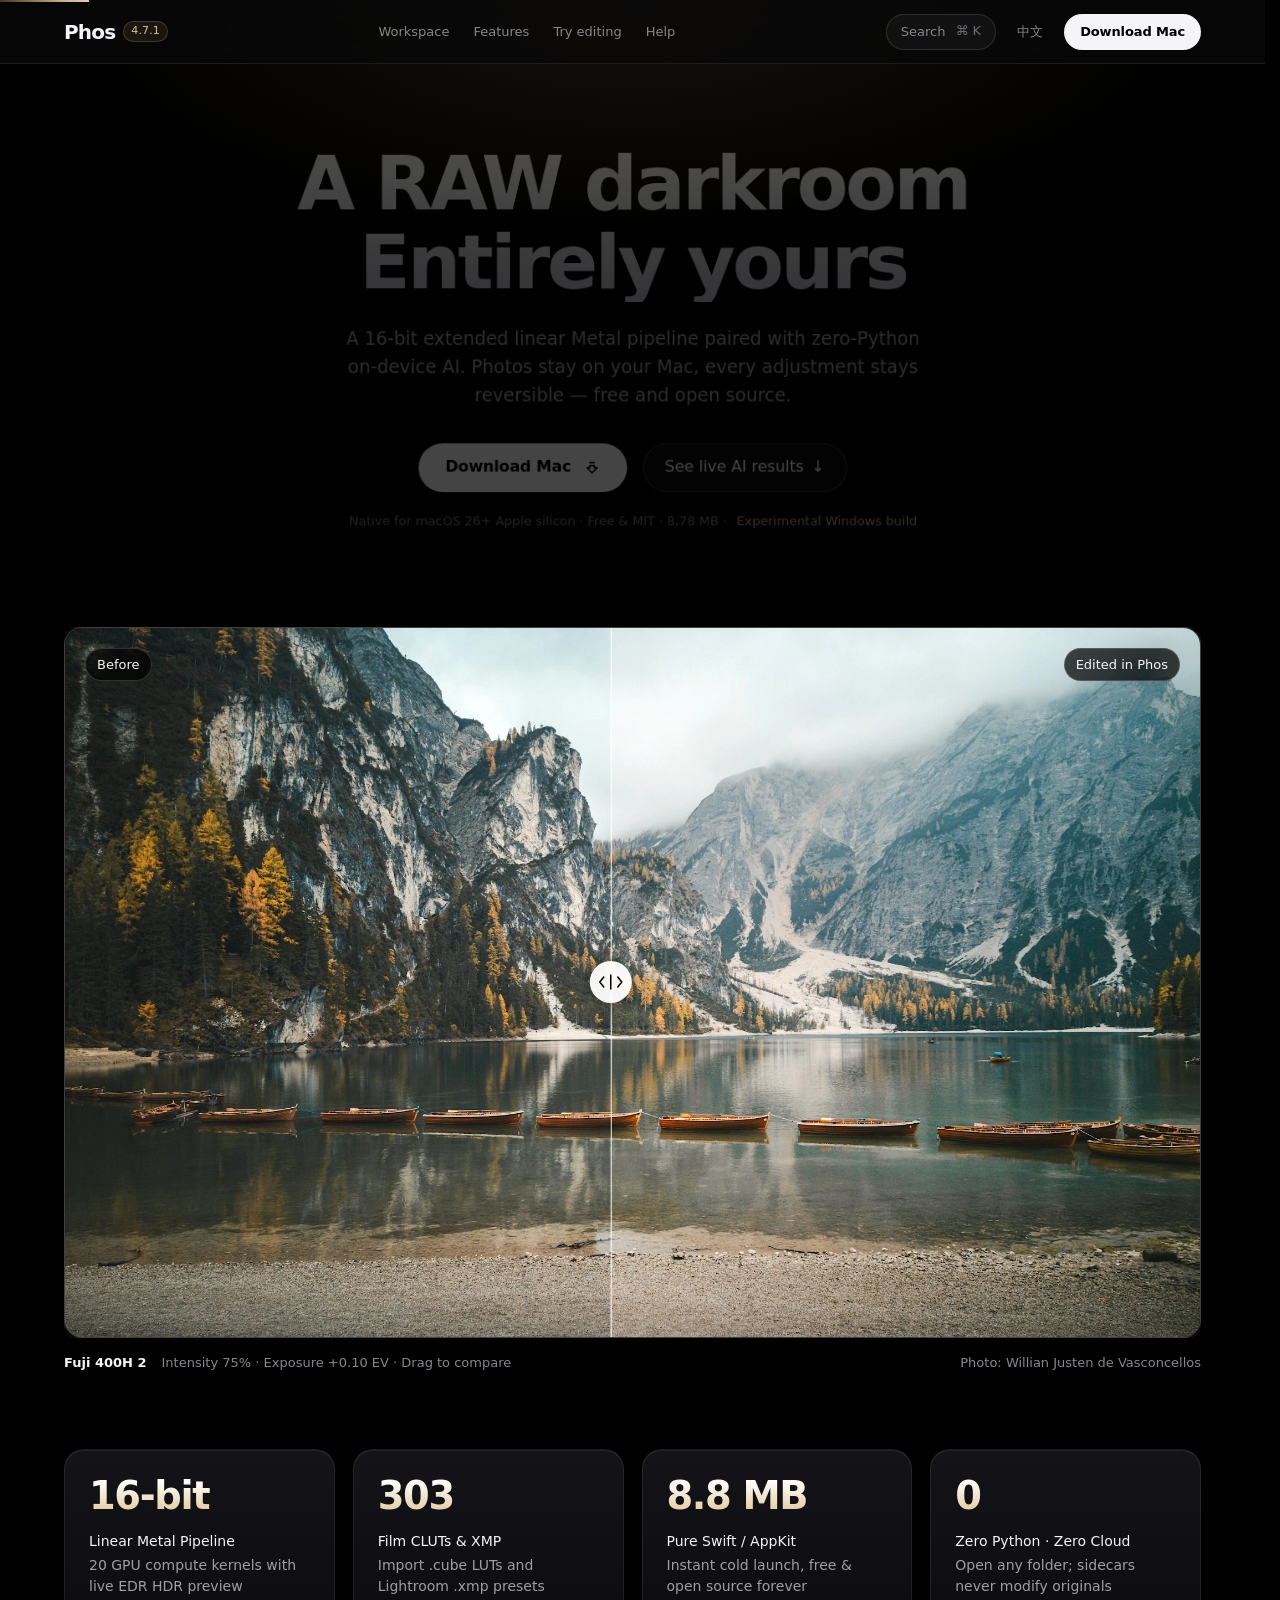
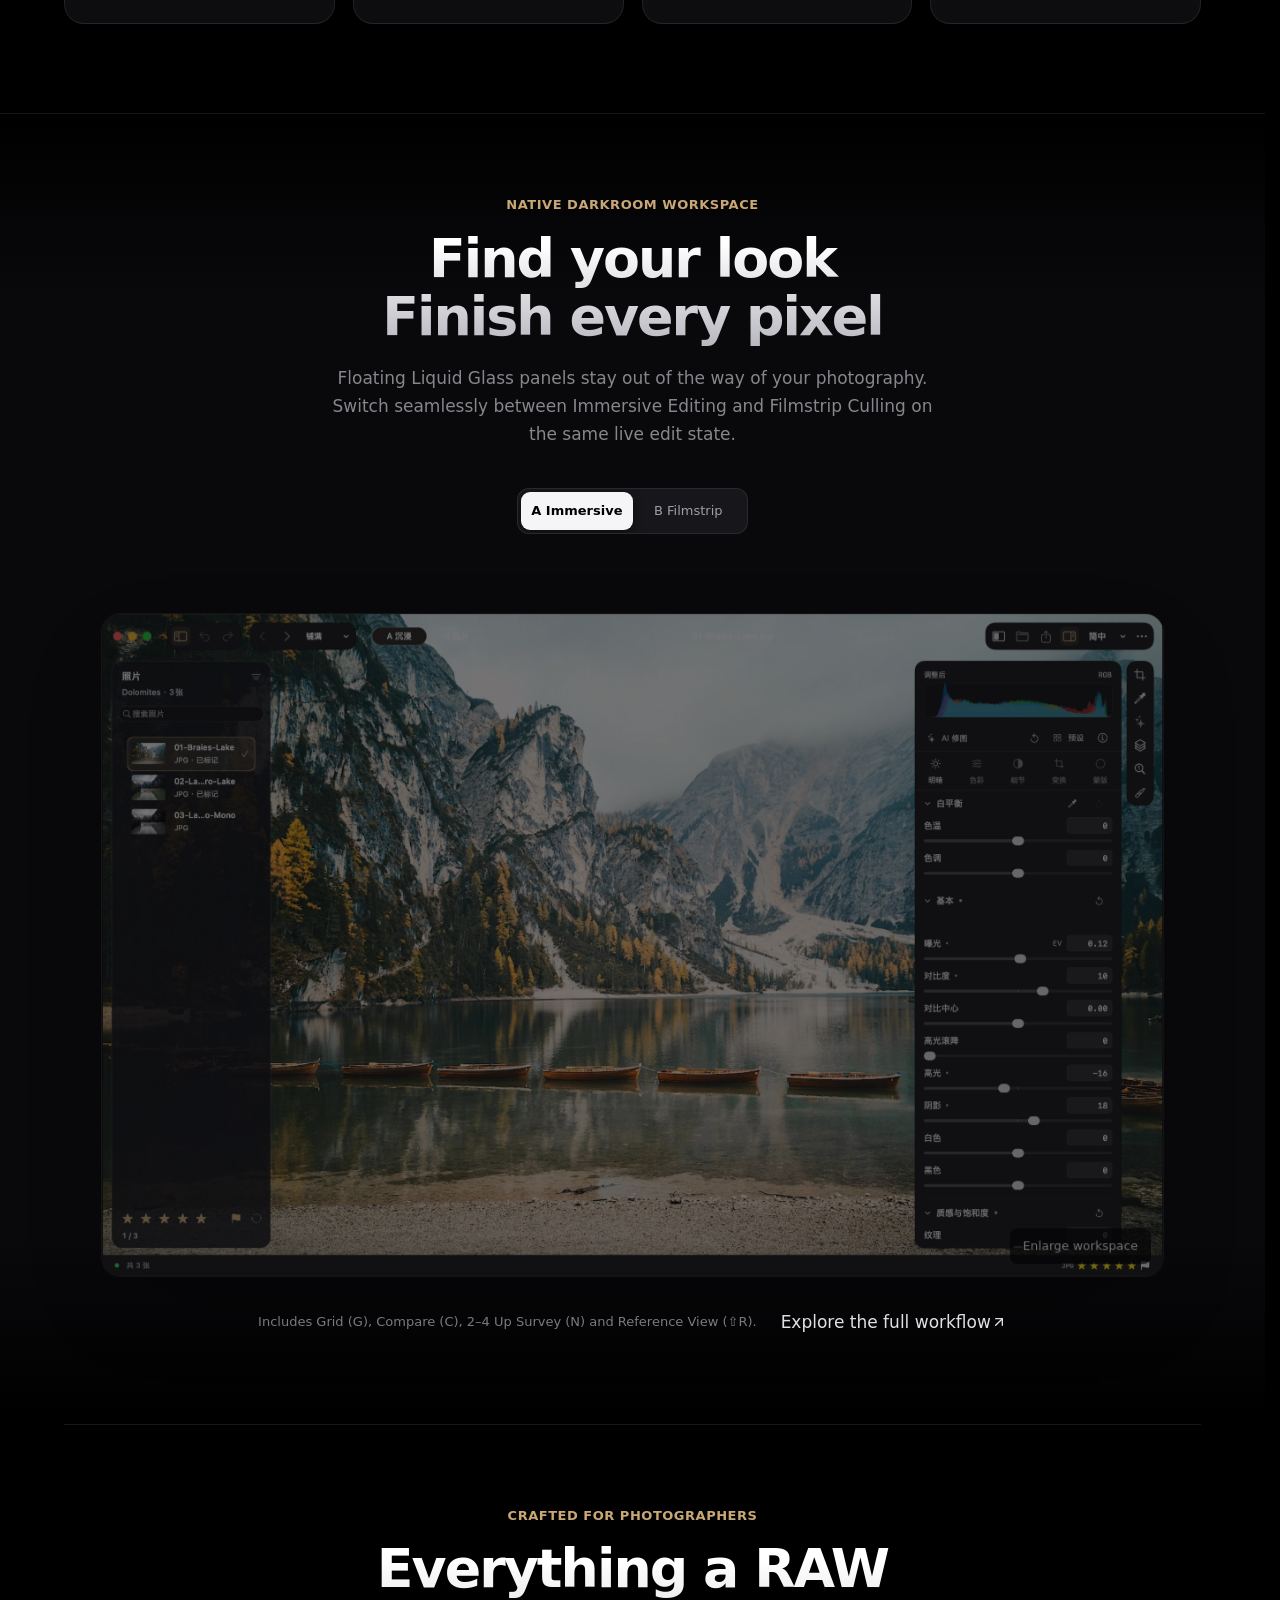
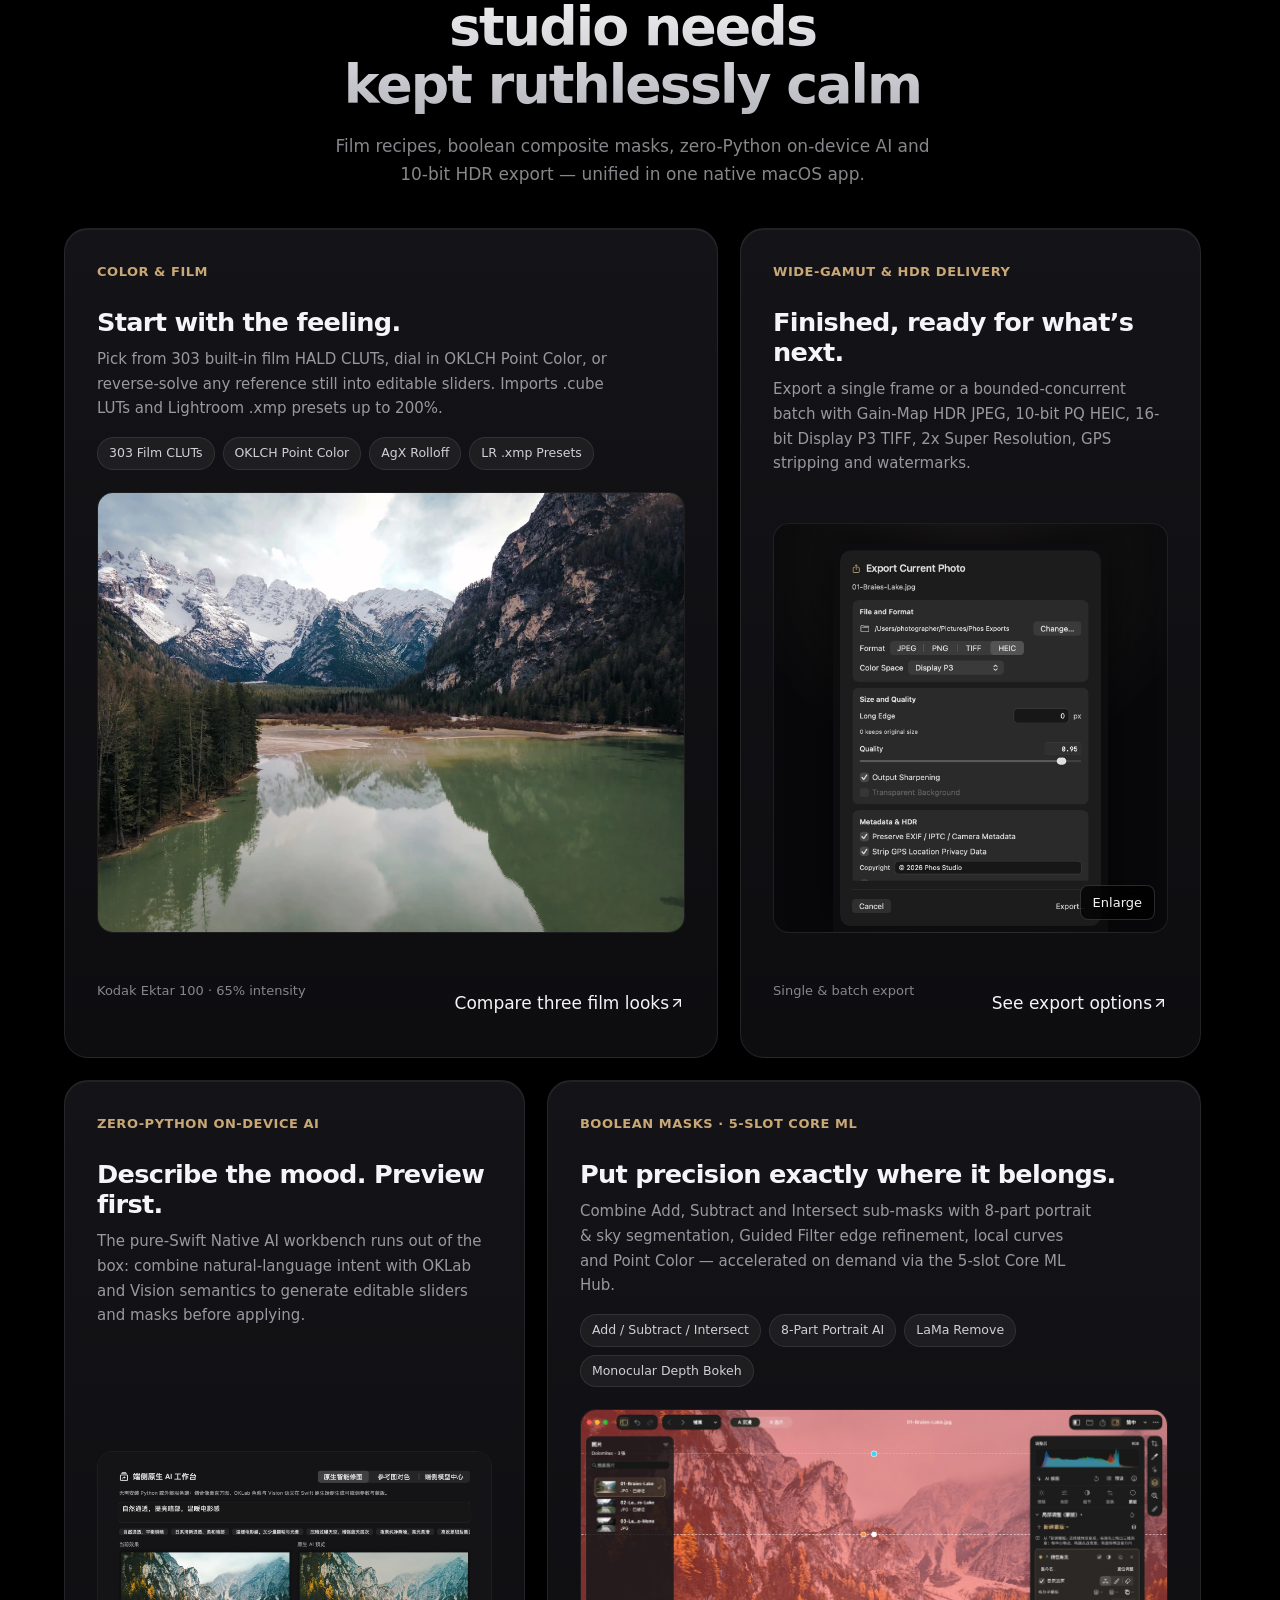
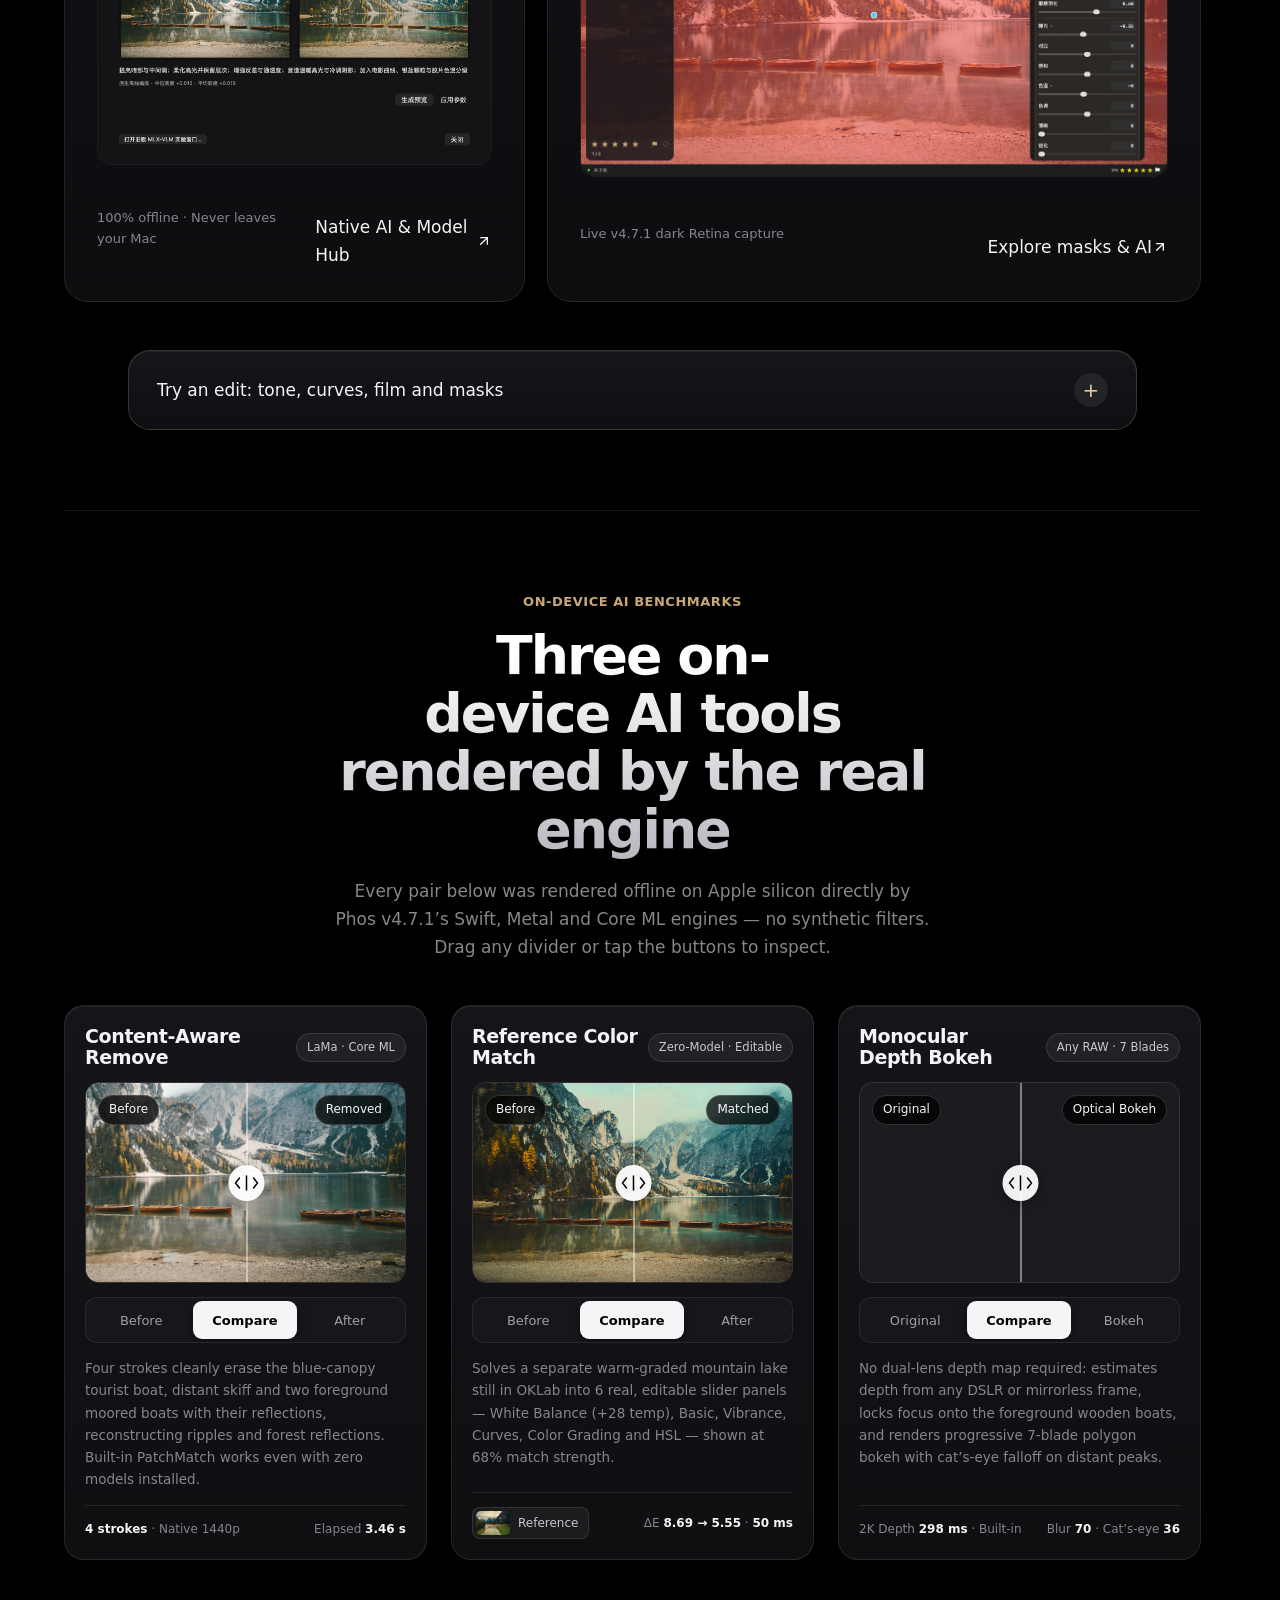
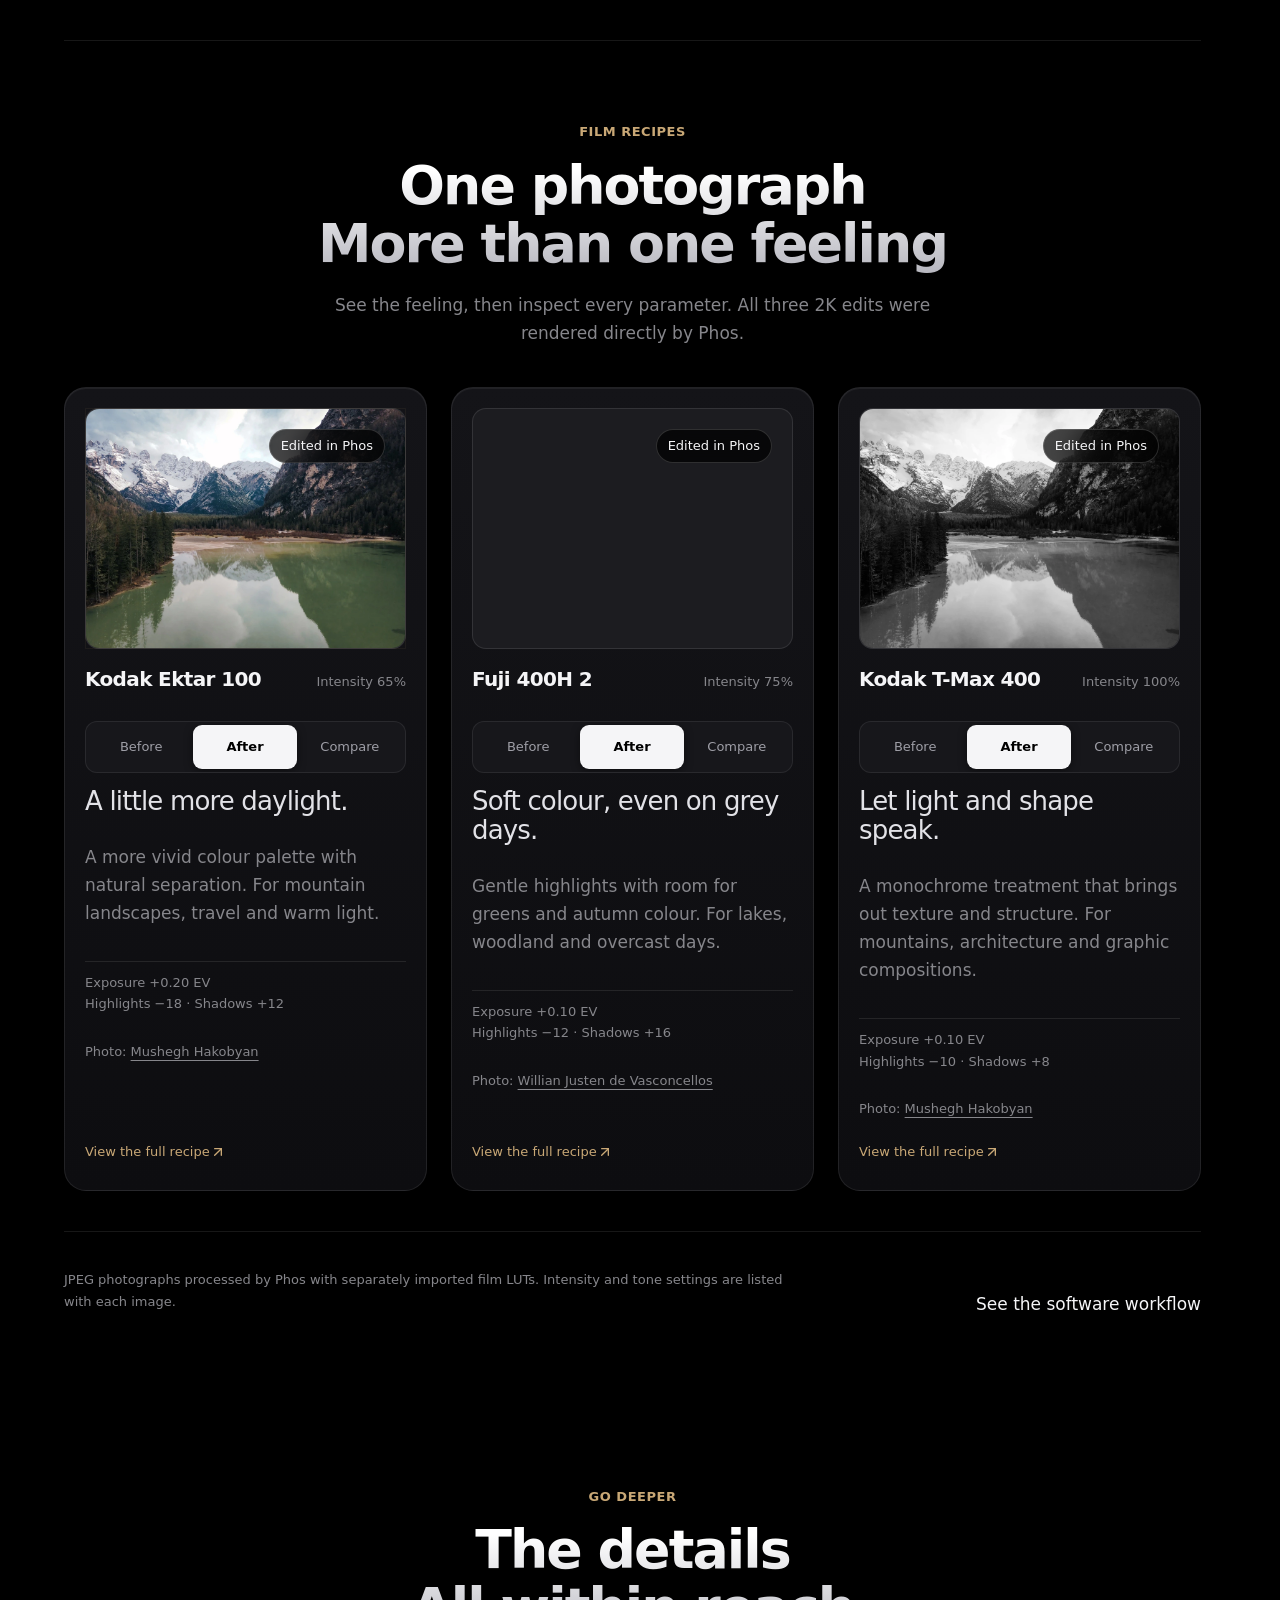
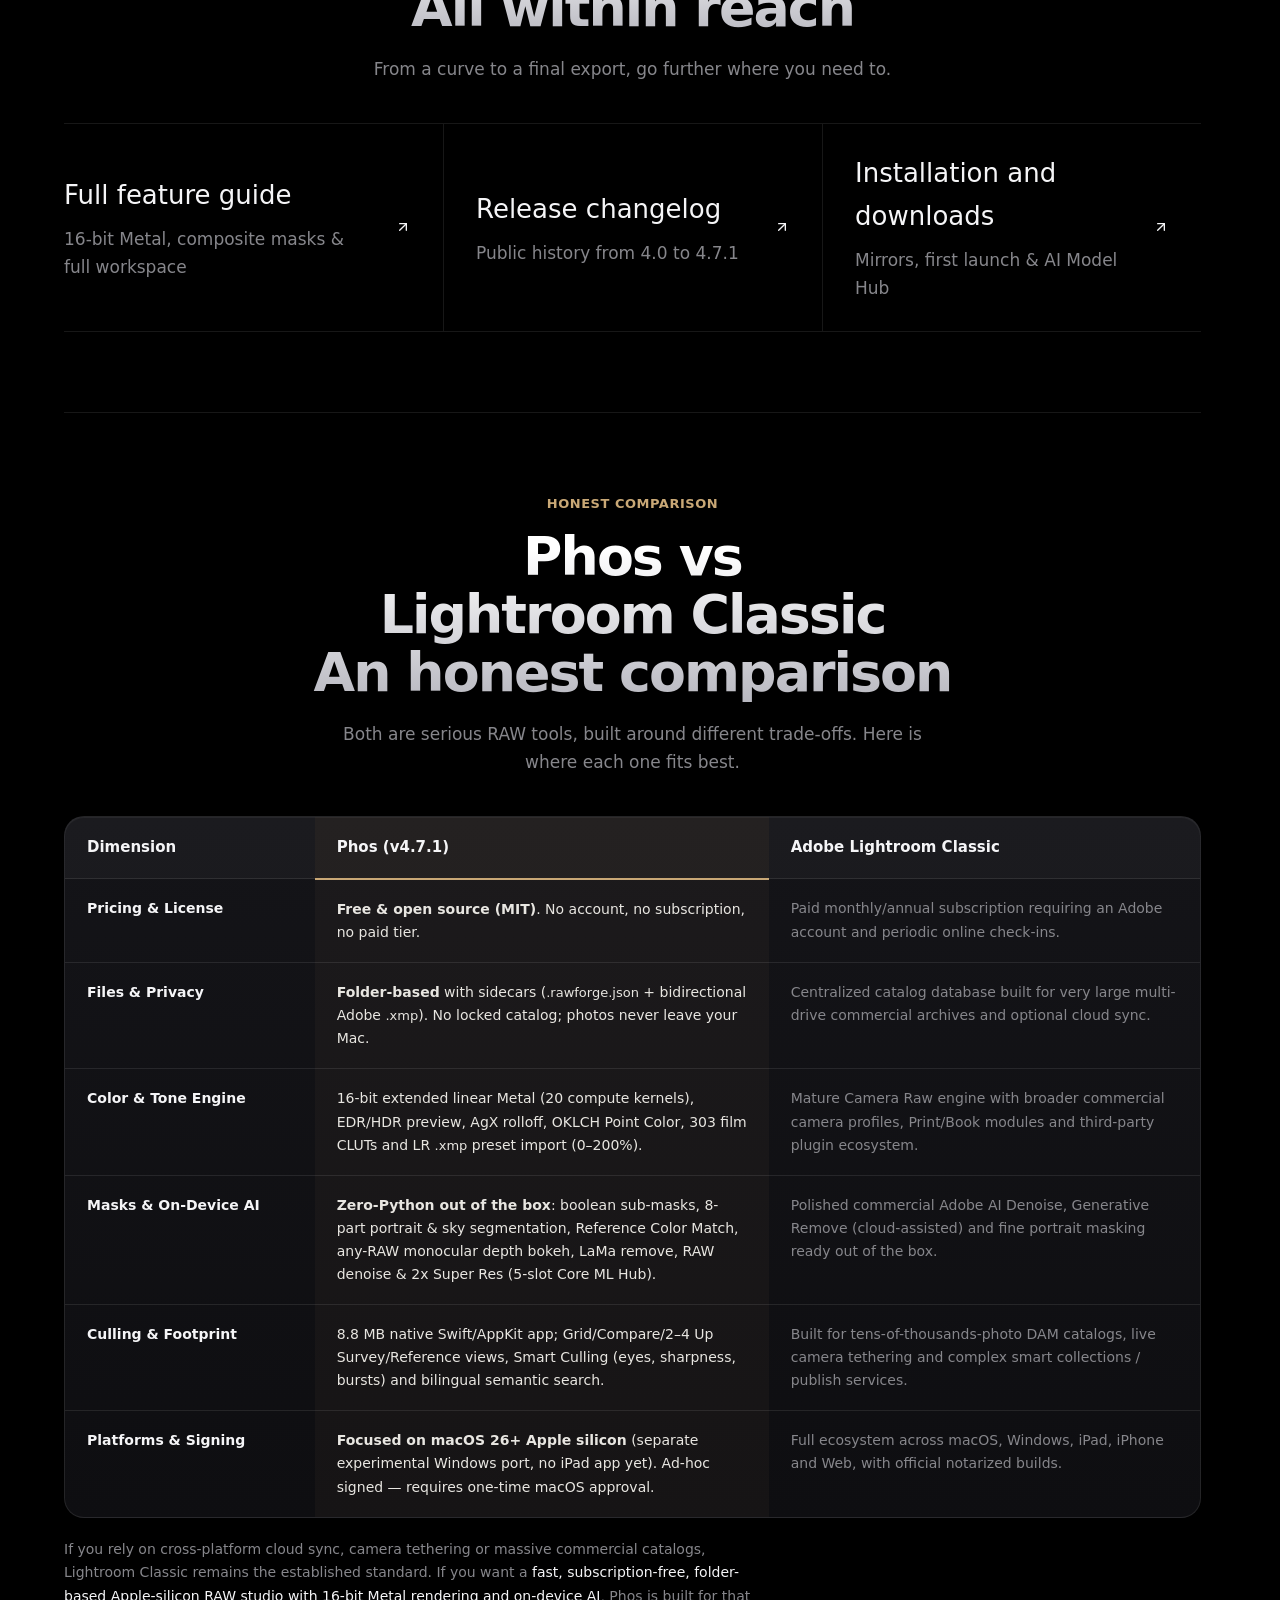
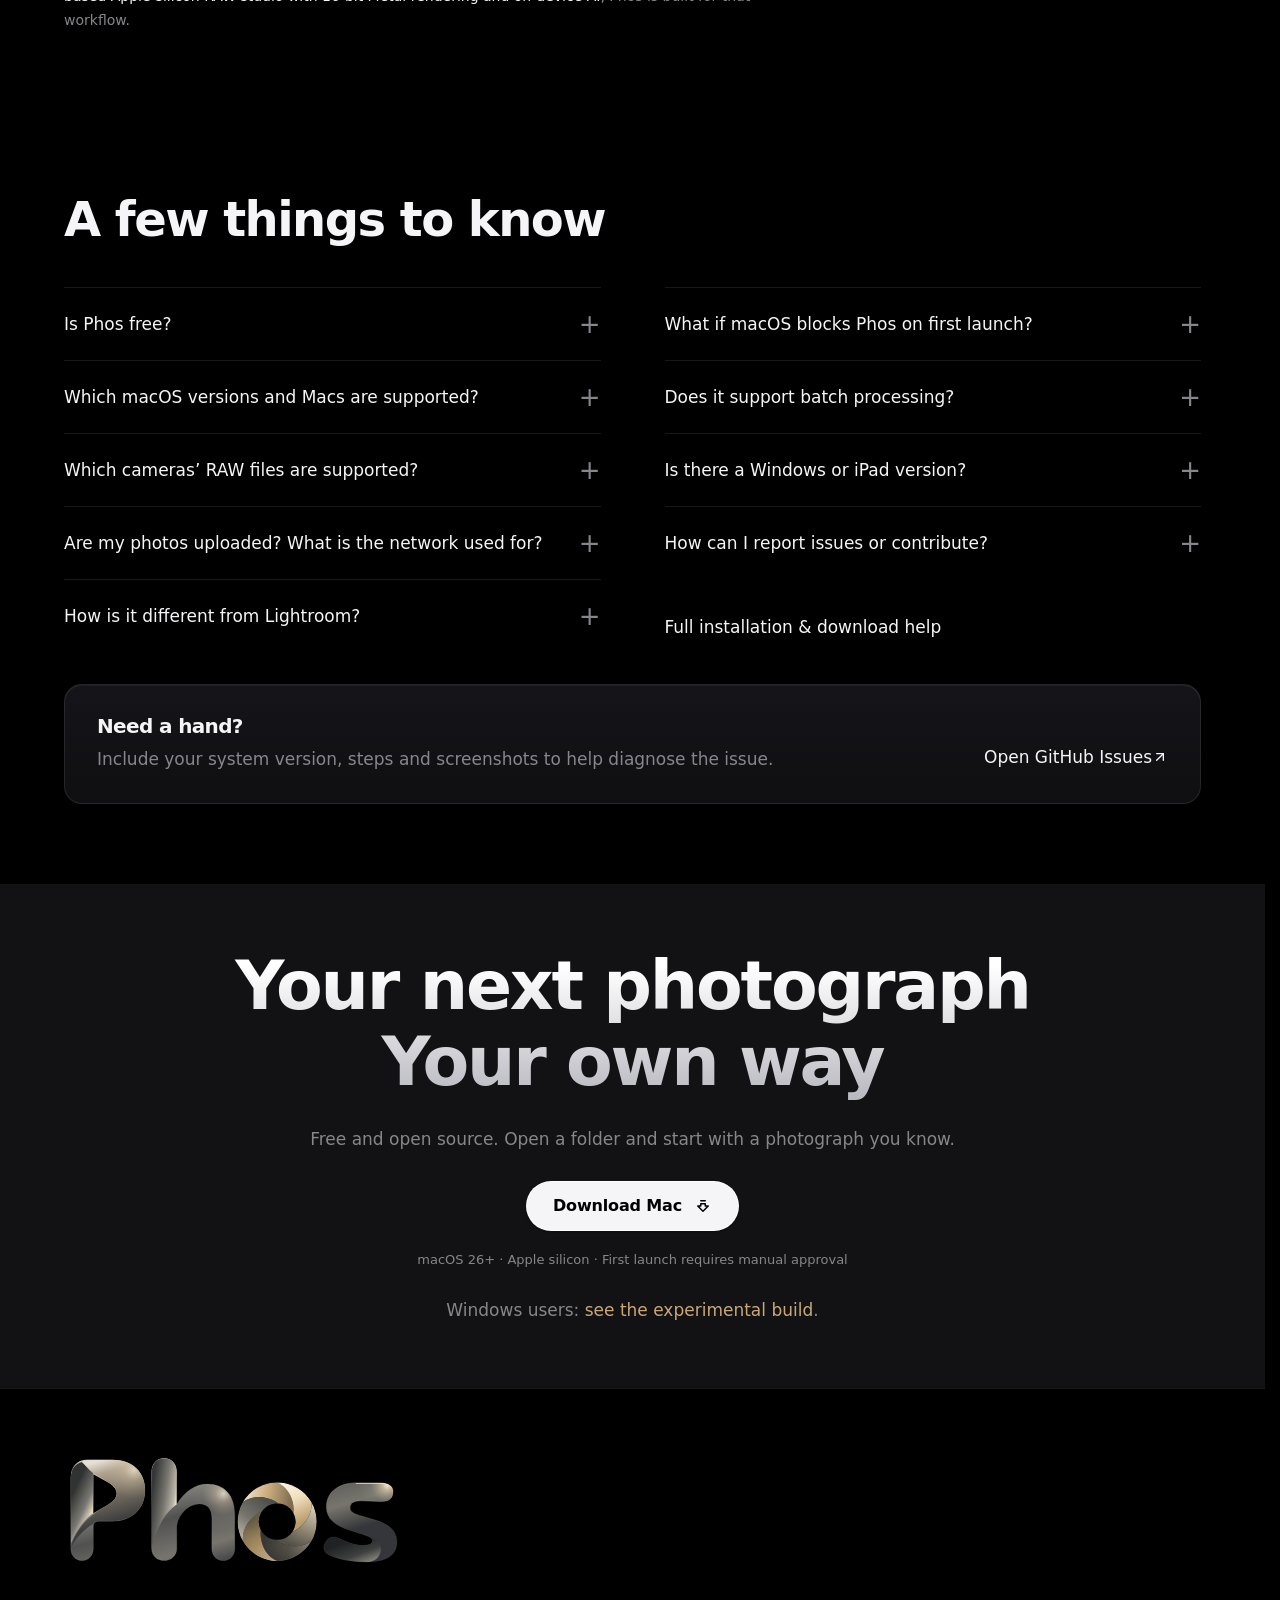
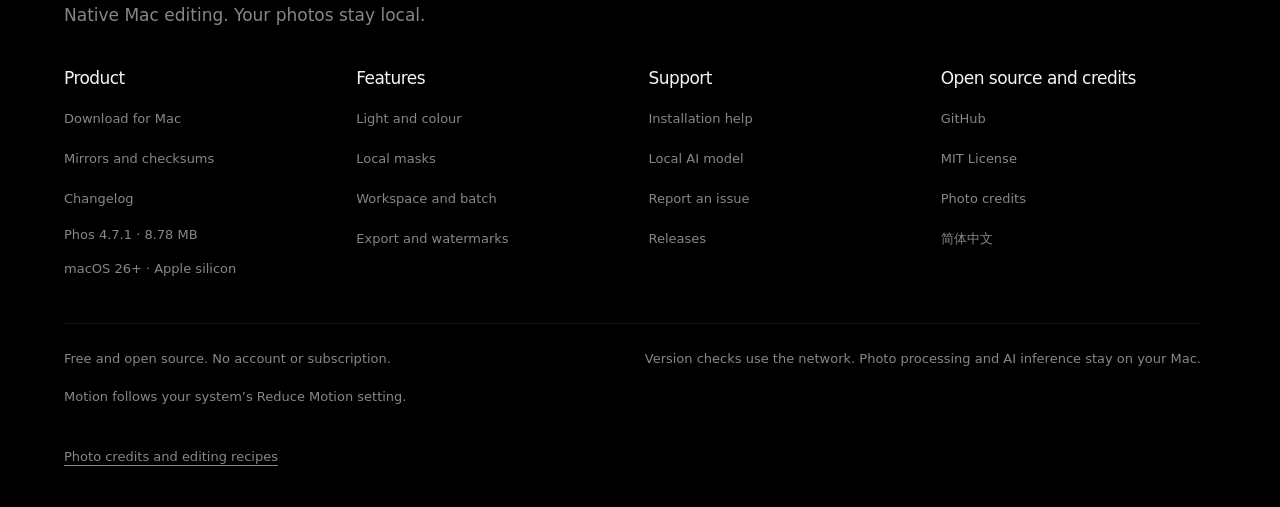
==== commit aa151b87: "polish(site): move version badge to compact nav corner & fix CJK optical centering on display headin" ====
--- a/en/index.html
+++ b/en/index.html
@@ -172,17 +172,17 @@
 }
 </script>
 
-<link rel="stylesheet" href="../assets/editor-demo.css?v=510apple">
-
-<link rel="stylesheet" href="../assets/home-layout.css?v=510apple">
-
-<link rel="stylesheet" href="../assets/system.css?v=510apple">
-
-<link rel="stylesheet" href="../assets/motion.css?v=510apple"><link rel="stylesheet" href="../assets/p0.css?v=510apple"><link rel="stylesheet" href="../assets/seam-light.css?v=510apple"><link rel="stylesheet" href="../assets/kinetic-light.css?v=510apple"></head>
+<link rel="stylesheet" href="../assets/editor-demo.css?v=511typo">
+
+<link rel="stylesheet" href="../assets/home-layout.css?v=511typo">
+
+<link rel="stylesheet" href="../assets/system.css?v=511typo">
+
+<link rel="stylesheet" href="../assets/motion.css?v=511typo"><link rel="stylesheet" href="../assets/p0.css?v=511typo"><link rel="stylesheet" href="../assets/seam-light.css?v=511typo"><link rel="stylesheet" href="../assets/kinetic-light.css?v=511typo"></head>
 
 <body><a class="skip" href="#main">Skip to content</a>
 
-<nav class="site-nav" aria-label="Main navigation"><a class="wordmark" href="./" aria-label="Phos"><span class="wordmark-text" translate="no">Phos</span></a>
+<nav class="site-nav" aria-label="Main navigation"><a class="wordmark" href="./" aria-label="Phos"><span class="wordmark-text" translate="no">Phos</span><span class="nav-ver" translate="no">4.7.1</span></a>
 <div class="nav-links"><a href="index.html#workspace">Workspace</a><a href="features.html">Features</a><a href="index.html#studio">Try editing</a><a href="help.html">Help</a></div>
 
 <div class="nav-actions"><button class="command-trigger" type="button" aria-haspopup="dialog"><span>Search</span><kbd>⌘ K</kbd></button><a class="language" href="../" aria-label="切换到简体中文">中文</a><a class="nav-download" href="../download/Phos-macOS-apple-silicon.dmg" download="">Download Mac</a><button class="menu-toggle" type="button" aria-haspopup="dialog" aria-expanded="false" aria-controls="mobile-menu" hidden="">Menu<svg width="20" height="20" viewBox="0 0 20 20" fill="none" stroke="currentColor" aria-hidden="true"><path d="M3 6h14M3 14h14"></path></svg></button></div>
@@ -204,18 +204,17 @@
 <header id="top" class="photo-hero">
 
 <div class="hero-intro hero-intro-scrub page-width">
-<span class="hero-eyebrow"><i aria-hidden="true"></i>Phos 4.7.1 · Native for macOS 26 Apple Silicon</span>
-<h1>A RAW darkroom.<br>Entirely yours.</h1>
+<h1>A RAW darkroom<br>Entirely yours</h1>
 <p class="hero-lead">A 16-bit extended linear Metal pipeline paired with zero-Python on-device AI. Photos stay on your Mac, every adjustment stays reversible — free and open source.</p>
 <div class="hero-actions"><a class="button primary" href="../download/Phos-macOS-apple-silicon.dmg" download="">Download Mac<span class="download-icon" aria-hidden="true"><svg class="download-arrow" viewBox="0 0 24 24" width="24" height="24" fill="none" aria-hidden="true"><path d="M12 4v16m-6-6 6 6 6-6" stroke="currentColor" stroke-width="1.8" stroke-linecap="round" stroke-linejoin="round"/></svg></span></a><a class="quiet-link" href="#ai-demos">See live AI results<span aria-hidden="true">↓</span></a></div>
-<p class="hero-meta">Free &amp; MIT open source · 8.78 MB · No account · <a href="help.html#windows">Experimental Windows build</a></p>
+<p class="hero-meta">Native for macOS 26+ Apple silicon · Free &amp; MIT · 8.78 MB · <a href="help.html#windows">Experimental Windows build</a></p>
 </div>
 
 <figure class="hero-photo-story page-width">
 <div class="hero-stage-scrub">
 <div class="photo-comparison signature-product hero-compare" data-compare="hero" data-split="48" data-seam data-edge="all" data-tone="light" data-trigger="enter" data-strength="default">
-<div class="compare-viewport"><img class="compare-after" src="../images/photo-edits/braies-fuji-after-1600.webp?v=510apple" srcset="../images/photo-edits/braies-fuji-after-800.webp?v=510apple 1024w, ../images/photo-edits/braies-fuji-after-1600.webp?v=510apple 2048w" sizes="(max-width: 760px) 100vw, 1280px" width="2048" height="1280" alt="An autumn lake and wooden boats edited with Phos film and tone controls" fetchpriority="high" decoding="async">
-<div class="compare-before"><img src="../images/photo-edits/braies-fuji-before-1600.webp?v=510apple" srcset="../images/photo-edits/braies-fuji-before-800.webp?v=510apple 1024w, ../images/photo-edits/braies-fuji-before-1600.webp?v=510apple 2048w" sizes="(max-width: 760px) 100vw, 1280px" width="2048" height="1280" alt="" decoding="async"></div>
+<div class="compare-viewport"><img class="compare-after" src="../images/photo-edits/braies-fuji-after-1600.webp?v=511typo" srcset="../images/photo-edits/braies-fuji-after-800.webp?v=511typo 1024w, ../images/photo-edits/braies-fuji-after-1600.webp?v=511typo 2048w" sizes="(max-width: 760px) 100vw, 1280px" width="2048" height="1280" alt="An autumn lake and wooden boats edited with Phos film and tone controls" fetchpriority="high" decoding="async">
+<div class="compare-before"><img src="../images/photo-edits/braies-fuji-before-1600.webp?v=511typo" srcset="../images/photo-edits/braies-fuji-before-800.webp?v=511typo 1024w, ../images/photo-edits/braies-fuji-before-1600.webp?v=511typo 2048w" sizes="(max-width: 760px) 100vw, 1280px" width="2048" height="1280" alt="" decoding="async"></div>
 <div class="compare-labels" aria-hidden="true"><span>Before</span><span>Edited in Phos</span></div>
 <span class="compare-divider" aria-hidden="true"><span><svg viewBox="0 0 32 24" width="32" height="24" fill="none" aria-hidden="true"><path d="m9 7-4 5 4 5M23 7l4 5-4 5M16 5v14" stroke="currentColor" stroke-width="1.5" stroke-linecap="round" stroke-linejoin="round"/></svg></span></span><input class="compare-range" type="range" min="0" max="100" value="48" step="1" aria-label="Fuji 400H 2 before/after comparison, percentage of original image"></div>
 </div>
@@ -241,14 +240,14 @@
 <div id="capabilities" class="page-width">
 <div id="refine" class="section-heading is-centered">
 <span class="section-kicker">Native Darkroom Workspace</span>
-<h2>Find your look.<br>Finish every pixel.</h2>
+<h2>Find your look<br>Finish every pixel</h2>
 <p>Floating Liquid Glass panels stay out of the way of your photography. Switch seamlessly between Immersive Editing and Filmstrip Culling on the same live edit state.</p>
 </div>
 
 <div class="workspace-slot">
 <div class="mode-picker" role="group" aria-label="Workspace layout"><button type="button" data-workspace="a" aria-pressed="true">A Immersive</button><button type="button" data-workspace="b" aria-pressed="false">B Filmstrip</button></div>
 <figure class="workspace-figure" data-apple-stage>
-<div class="workspace-image" data-seam data-edge="all" data-tone="light" data-trigger="enter" data-strength="quiet"><img src="../images/native-20261031/workspace-a.webp?v=510apple" width="2400" height="1498" alt="Phos v4.7.1 Immersive dark workspace" class="workspace-shot active" loading="lazy" decoding="async"><img src="../images/native-20261031/workspace-b.webp?v=510apple" width="2400" height="1498" alt="Phos v4.7.1 Filmstrip dark workspace" class="workspace-shot" aria-hidden="true" loading="lazy" decoding="async"></div>
+<div class="workspace-image" data-seam data-edge="all" data-tone="light" data-trigger="enter" data-strength="quiet"><img src="../images/native-20261031/workspace-a.webp?v=511typo" width="2400" height="1498" alt="Phos v4.7.1 Immersive dark workspace" class="workspace-shot active" loading="lazy" decoding="async"><img src="../images/native-20261031/workspace-b.webp?v=511typo" width="2400" height="1498" alt="Phos v4.7.1 Filmstrip dark workspace" class="workspace-shot" aria-hidden="true" loading="lazy" decoding="async"></div>
 <button class="image-zoom" type="button" data-zoom="workspace-real">Enlarge workspace</button>
 <figcaption id="workspaceCaption" aria-live="polite" data-a="A Immersive · Your photograph fills the canvas between floating Liquid Glass controls." data-b="B Filmstrip · Full-frame safe canvas paired with bottom filmstrip, grid, compare and survey views.">A Immersive · Your photograph fills the canvas between floating Liquid Glass controls.</figcaption>
 </figure>
@@ -263,7 +262,7 @@
 <section class="bento-section editorial-section page-width">
 <div class="section-heading is-centered">
 <span class="section-kicker">Crafted for Photographers</span>
-<h2>Everything a modern RAW studio needs,<br>kept ruthlessly calm.</h2>
+<h2>Everything a RAW studio needs<br>kept ruthlessly calm</h2>
 <p>Film recipes, boolean composite masks, zero-Python on-device AI and 10-bit HDR export — unified in one native macOS app.</p>
 </div>
 
@@ -277,7 +276,7 @@
 <ul class="bento-points"><li>303 Film CLUTs</li><li>OKLCH Point Color</li><li>AgX Rolloff</li><li>LR .xmp Presets</li></ul>
 </div>
 <div class="bento-media">
-<img src="../images/photo-edits/landro-ektar-after-1600.webp?v=510apple" srcset="../images/photo-edits/landro-ektar-after-800.webp?v=510apple 1024w, ../images/photo-edits/landro-ektar-after-1600.webp?v=510apple 2048w" sizes="(max-width: 1100px) 100vw, 720px" width="2048" height="1536" alt="Dolomites mountain lake edited with Kodak Ektar 100 film recipe" loading="lazy" decoding="async">
+<img src="../images/photo-edits/landro-ektar-after-1600.webp?v=511typo" srcset="../images/photo-edits/landro-ektar-after-800.webp?v=511typo 1024w, ../images/photo-edits/landro-ektar-after-1600.webp?v=511typo 2048w" sizes="(max-width: 1100px) 100vw, 720px" width="2048" height="1536" alt="Dolomites mountain lake edited with Kodak Ektar 100 film recipe" loading="lazy" decoding="async">
 </div>
 <div class="bento-foot"><span>Kodak Ektar 100 · 65% intensity</span><a class="text-link" href="#gallery">Compare three film looks ↗</a></div>
 </article>
@@ -289,7 +288,7 @@
 <p>Export a single frame or a bounded-concurrent batch with Gain-Map HDR JPEG, 10-bit PQ HEIC, 16-bit Display P3 TIFF, 2x Super Resolution, GPS stripping and watermarks.</p>
 </div>
 <div class="bento-media is-tall">
-<img src="../images/native-20261031/en-export.webp?v=510apple" width="928" height="1318" alt="Phos v4.7.1 English dark export sheet showing Display P3, HDR, metadata privacy and watermark options" loading="lazy" decoding="async">
+<img src="../images/native-20261031/en-export.webp?v=511typo" width="928" height="1318" alt="Phos v4.7.1 English dark export sheet showing Display P3, HDR, metadata privacy and watermark options" loading="lazy" decoding="async">
 <button class="image-zoom" type="button" data-zoom="export-real">Enlarge</button>
 </div>
 <div class="bento-foot"><span>Single &amp; batch export</span><a class="text-link" href="features.html#export">See export options ↗</a></div>
@@ -302,7 +301,7 @@
 <p>The pure-Swift Native AI workbench runs out of the box: combine natural-language intent with OKLab and Vision semantics to generate editable sliders and masks before applying.</p>
 </div>
 <div class="bento-media">
-<img src="../images/ai-preview.webp?v=510apple" width="1560" height="1240" alt="Phos v4.7.1 Native AI workbench live side-by-side preview and parameter plan" loading="lazy" decoding="async">
+<img src="../images/ai-preview.webp?v=511typo" width="1560" height="1240" alt="Phos v4.7.1 Native AI workbench live side-by-side preview and parameter plan" loading="lazy" decoding="async">
 </div>
 <div class="bento-foot"><span>100% offline · Never leaves your Mac</span><a class="text-link" href="help.html#ai-model">Native AI &amp; Model Hub ↗</a></div>
 </article>
@@ -315,7 +314,7 @@
 <ul class="bento-points"><li>Add / Subtract / Intersect</li><li>8-Part Portrait AI</li><li>LaMa Remove</li><li>Monocular Depth Bokeh</li></ul>
 </div>
 <div class="bento-media">
-<img src="../images/06-linear-gradient-mask.webp?v=510apple" width="2400" height="1498" alt="Phos v4.7.1 linear gradient mask controls and composite boolean sub-masks panel" loading="lazy" decoding="async">
+<img src="../images/06-linear-gradient-mask.webp?v=511typo" width="2400" height="1498" alt="Phos v4.7.1 linear gradient mask controls and composite boolean sub-masks panel" loading="lazy" decoding="async">
 </div>
 <div class="bento-foot"><span>Live v4.7.1 dark Retina capture</span><a class="text-link" href="features.html#masks">Explore masks &amp; AI ↗</a></div>
 </article>
@@ -332,7 +331,7 @@
 
 <div class="section-heading">
 
-<h2>Give it a little light.</h2>
+<h2>Give it a little light</h2>
 
 <p>Move a slider and explore light and color. Try the curve, film looks, and gradient masks to find a feeling you like.</p></div>
 
@@ -399,7 +398,7 @@
               <g filter="url(#toneFx)">
               <g id="sceneGroup">
                 <!-- 演示用照片：AI 生成，无水印 -->
-                <image href="../images/photo-edits/braies-fuji-before-1600.webp?v=510apple" x="0" y="0" width="1200" height="760" preserveAspectRatio="xMidYMid slice"></image>
+                <image href="../images/photo-edits/braies-fuji-before-1600.webp?v=511typo" x="0" y="0" width="1200" height="760" preserveAspectRatio="xMidYMid slice"></image>
                 <!-- 蒙版着色层（局部曝光） -->
                 <rect id="maskLayer" x="0" y="0" width="1200" height="760" fill="url(#maskGrad)" opacity="0" style="mix-blend-mode:screen;transition:opacity .3s ease"></rect>
               </g>
@@ -410,7 +409,7 @@
               <rect id="vignetteLayer" x="0" y="0" width="1200" height="760" fill="url(#vignetteGrad)" opacity="0" style="pointer-events:none;transition:opacity .25s ease"></rect>
 
               <!-- 蒙版参考线：线性为三线，径向为椭圆 -->
-              <g id="localEffects"><defs><mask id="paintedRegion"><path id="paintRegionPath" stroke="#fff" fill="none" stroke-width="70" stroke-linecap="round" stroke-linejoin="round"></path></mask><filter id="depthBlur"><feGaussianBlur stdDeviation="10"></feGaussianBlur></filter></defs><path id="brushEffect" fill="none" stroke="#fff" stroke-width="70" stroke-linecap="round" stroke-linejoin="round" opacity="0.35"></path><image id="rangeEffect" x="0" y="0" width="1200" height="760" opacity="0"></image><image id="depthEffect" x="0" y="0" width="1200" height="760" href="../images/photo-edits/braies-fuji-before-1600.webp?v=510apple" preserveAspectRatio="xMidYMid slice" mask="url(#paintedRegion)" filter="url(#depthBlur)" opacity="0"></image></g><g id="guides" opacity="0" style="transition:opacity .28s ease">
+              <g id="localEffects"><defs><mask id="paintedRegion"><path id="paintRegionPath" stroke="#fff" fill="none" stroke-width="70" stroke-linecap="round" stroke-linejoin="round"></path></mask><filter id="depthBlur"><feGaussianBlur stdDeviation="10"></feGaussianBlur></filter></defs><path id="brushEffect" fill="none" stroke="#fff" stroke-width="70" stroke-linecap="round" stroke-linejoin="round" opacity="0.35"></path><image id="rangeEffect" x="0" y="0" width="1200" height="760" opacity="0"></image><image id="depthEffect" x="0" y="0" width="1200" height="760" href="../images/photo-edits/braies-fuji-before-1600.webp?v=511typo" preserveAspectRatio="xMidYMid slice" mask="url(#paintedRegion)" filter="url(#depthBlur)" opacity="0"></image></g><g id="guides" opacity="0" style="transition:opacity .28s ease">
                 <g id="linearGuides" stroke="#fff" stroke-opacity="0.78" stroke-width="1.4" stroke-dasharray="7 6" fill="none">
                   <line id="gA" x1="0" y1="0" x2="0" y2="0"></line>
                   <line id="gB" x1="0" y1="0" x2="0" y2="0"></line>
@@ -682,7 +681,7 @@
 
 <div class="section-heading is-centered"><span class="section-kicker">On-Device AI Benchmarks</span>
 
-<h2>Three on-device AI tools,<br>rendered by the real engine.</h2>
+<h2>Three on-device AI tools<br>rendered by the real engine</h2>
 
 <p>Every pair below was rendered offline on Apple silicon directly by Phos v4.7.1’s Swift, Metal and Core ML engines — no synthetic filters. Drag any divider or tap the buttons to inspect.</p></div>
 
@@ -696,9 +695,9 @@
 
 <div class="photo-comparison" data-compare="ai-remove" data-split="50">
 
-<div class="compare-viewport"><img class="compare-after" src="../images/ai-demos/remove-after.webp?v=510apple" width="1440" height="900" alt="Alpine lake mirror after Phos on-device LaMa removes the tourist boat, distant boat and moored wooden boat" loading="lazy" decoding="async">
-
-<div class="compare-before"><img src="../images/ai-demos/remove-before.webp?v=510apple" width="1440" height="900" alt="" loading="lazy" decoding="async"></div>
+<div class="compare-viewport"><img class="compare-after" src="../images/ai-demos/remove-after.webp?v=511typo" width="1440" height="900" alt="Alpine lake mirror after Phos on-device LaMa removes the tourist boat, distant boat and moored wooden boat" loading="lazy" decoding="async">
+
+<div class="compare-before"><img src="../images/ai-demos/remove-before.webp?v=511typo" width="1440" height="900" alt="" loading="lazy" decoding="async"></div>
 
 <div class="compare-labels" aria-hidden="true"><span>Before</span><span>Removed</span></div>
 
@@ -722,9 +721,9 @@
 
 <div class="photo-comparison" data-compare="ai-match" data-split="50">
 
-<div class="compare-viewport"><img class="compare-after" src="../images/ai-demos/colormatch-after.webp?v=510apple" width="2048" height="1280" alt="Overcast Dolomites lake matched to a warm golden film still using Phos Reference Color Match" loading="lazy" decoding="async">
-
-<div class="compare-before"><img src="../images/ai-demos/colormatch-before.webp?v=510apple" width="2048" height="1280" alt="" loading="lazy" decoding="async"></div>
+<div class="compare-viewport"><img class="compare-after" src="../images/ai-demos/colormatch-after.webp?v=511typo" width="2048" height="1280" alt="Overcast Dolomites lake matched to a warm golden film still using Phos Reference Color Match" loading="lazy" decoding="async">
+
+<div class="compare-before"><img src="../images/ai-demos/colormatch-before.webp?v=511typo" width="2048" height="1280" alt="" loading="lazy" decoding="async"></div>
 
 <div class="compare-labels" aria-hidden="true"><span>Before</span><span>Matched</span></div>
 
@@ -736,7 +735,7 @@
 
 <p>Solves a separate warm-graded mountain lake still in OKLab into 6 real, editable slider panels — White Balance (+28 temp), Basic, Vibrance, Curves, Color Grading and HSL — shown at 68% match strength.</p>
 
-<div class="ai-demo-metrics"><span class="ref-chip"><img src="../images/ai-demos/colormatch-ref.webp?v=510apple" width="480" height="360" alt="Warm golden film reference still" loading="lazy" decoding="async"><span>Reference</span></span><span>ΔE <strong>8.69 → 5.55</strong> · <strong>50 ms</strong></span></div>
+<div class="ai-demo-metrics"><span class="ref-chip"><img src="../images/ai-demos/colormatch-ref.webp?v=511typo" width="480" height="360" alt="Warm golden film reference still" loading="lazy" decoding="async"><span>Reference</span></span><span>ΔE <strong>8.69 → 5.55</strong> · <strong>50 ms</strong></span></div>
 
 </article>
 
@@ -748,9 +747,9 @@
 
 <div class="photo-comparison" data-compare="ai-bokeh" data-split="50">
 
-<div class="compare-viewport"><img class="compare-after" src="../images/ai-demos/bokeh-after.webp?v=510apple" width="2048" height="1280" alt="Phos monocular depth estimation focusing on the foreground wooden boats while softly defocusing distant Dolomites peaks" loading="lazy" decoding="async">
-
-<div class="compare-before"><img src="../images/ai-demos/bokeh-before.webp?v=510apple" width="2048" height="1280" alt="" loading="lazy" decoding="async"></div>
+<div class="compare-viewport"><img class="compare-after" src="../images/ai-demos/bokeh-after.webp?v=511typo" width="2048" height="1280" alt="Phos monocular depth estimation focusing on the foreground wooden boats while softly defocusing distant Dolomites peaks" loading="lazy" decoding="async">
+
+<div class="compare-before"><img src="../images/ai-demos/bokeh-before.webp?v=511typo" width="2048" height="1280" alt="" loading="lazy" decoding="async"></div>
 
 <div class="compare-labels" aria-hidden="true"><span>Original</span><span>Optical Bokeh</span></div>
 
@@ -774,7 +773,7 @@
 
 <div id="presets" class="section-heading is-centered"><span class="section-kicker">Film Recipes</span>
 
-<h2>One photograph. More than one feeling.</h2>
+<h2>One photograph<br>More than one feeling</h2>
 
 <p>See the feeling, then inspect every parameter. All three 2K edits were rendered directly by Phos.</p></div>
 
@@ -786,9 +785,9 @@
 
 <div class="photo-comparison " data-compare="look-0" data-split="0" data-seam data-edge="all" data-tone="light" data-trigger="enter" data-strength="quiet">
 
-<div class="compare-viewport"><img class="compare-after" src="../images/photo-edits/landro-ektar-after-1600.webp?v=510apple" srcset="../images/photo-edits/landro-ektar-after-800.webp?v=510apple 1024w, ../images/photo-edits/landro-ektar-after-1600.webp?v=510apple 2048w" sizes="(max-width: 760px) 100vw, 400px" width="2048" height="1536" alt="A little more daylight. film edit" loading="lazy" decoding="async">
-
-<div class="compare-before"><img src="../images/photo-edits/landro-ektar-before-1600.webp?v=510apple" srcset="../images/photo-edits/landro-ektar-before-800.webp?v=510apple 1024w, ../images/photo-edits/landro-ektar-before-1600.webp?v=510apple 2048w" sizes="(max-width: 760px) 100vw, 400px" width="2048" height="1536" alt="" loading="lazy" decoding="async"></div>
+<div class="compare-viewport"><img class="compare-after" src="../images/photo-edits/landro-ektar-after-1600.webp?v=511typo" srcset="../images/photo-edits/landro-ektar-after-800.webp?v=511typo 1024w, ../images/photo-edits/landro-ektar-after-1600.webp?v=511typo 2048w" sizes="(max-width: 760px) 100vw, 400px" width="2048" height="1536" alt="A little more daylight. film edit" loading="lazy" decoding="async">
+
+<div class="compare-before"><img src="../images/photo-edits/landro-ektar-before-1600.webp?v=511typo" srcset="../images/photo-edits/landro-ektar-before-800.webp?v=511typo 1024w, ../images/photo-edits/landro-ektar-before-1600.webp?v=511typo 2048w" sizes="(max-width: 760px) 100vw, 400px" width="2048" height="1536" alt="" loading="lazy" decoding="async"></div>
 
 <div class="compare-labels" aria-hidden="true"><span>Before</span><span>Edited in Phos</span></div>
 
@@ -814,9 +813,9 @@
 
 <div class="photo-comparison " data-compare="look-1" data-split="0">
 
-<div class="compare-viewport"><img class="compare-after" src="../images/photo-edits/braies-fuji-after-1600.webp?v=510apple" srcset="../images/photo-edits/braies-fuji-after-800.webp?v=510apple 1024w, ../images/photo-edits/braies-fuji-after-1600.webp?v=510apple 2048w" sizes="(max-width: 760px) 100vw, 400px" width="2048" height="1280" alt="Soft colour, even on grey days. film edit" loading="lazy" decoding="async">
-
-<div class="compare-before"><img src="../images/photo-edits/braies-fuji-before-1600.webp?v=510apple" srcset="../images/photo-edits/braies-fuji-before-800.webp?v=510apple 1024w, ../images/photo-edits/braies-fuji-before-1600.webp?v=510apple 2048w" sizes="(max-width: 760px) 100vw, 400px" width="2048" height="1280" alt="" loading="lazy" decoding="async"></div>
+<div class="compare-viewport"><img class="compare-after" src="../images/photo-edits/braies-fuji-after-1600.webp?v=511typo" srcset="../images/photo-edits/braies-fuji-after-800.webp?v=511typo 1024w, ../images/photo-edits/braies-fuji-after-1600.webp?v=511typo 2048w" sizes="(max-width: 760px) 100vw, 400px" width="2048" height="1280" alt="Soft colour, even on grey days. film edit" loading="lazy" decoding="async">
+
+<div class="compare-before"><img src="../images/photo-edits/braies-fuji-before-1600.webp?v=511typo" srcset="../images/photo-edits/braies-fuji-before-800.webp?v=511typo 1024w, ../images/photo-edits/braies-fuji-before-1600.webp?v=511typo 2048w" sizes="(max-width: 760px) 100vw, 400px" width="2048" height="1280" alt="" loading="lazy" decoding="async"></div>
 
 <div class="compare-labels" aria-hidden="true"><span>Before</span><span>Edited in Phos</span></div>
 
@@ -842,9 +841,9 @@
 
 <div class="photo-comparison " data-compare="look-2" data-split="0">
 
-<div class="compare-viewport"><img class="compare-after" src="../images/photo-edits/landro-tmax-after-1600.webp?v=510apple" srcset="../images/photo-edits/landro-tmax-after-800.webp?v=510apple 1024w, ../images/photo-edits/landro-tmax-after-1600.webp?v=510apple 2048w" sizes="(max-width: 760px) 100vw, 400px" width="2048" height="1536" alt="Let light and shape speak. film edit" loading="lazy" decoding="async">
-
-<div class="compare-before"><img src="../images/photo-edits/landro-tmax-before-1600.webp?v=510apple" srcset="../images/photo-edits/landro-tmax-before-800.webp?v=510apple 1024w, ../images/photo-edits/landro-tmax-before-1600.webp?v=510apple 2048w" sizes="(max-width: 760px) 100vw, 400px" width="2048" height="1536" alt="" loading="lazy" decoding="async"></div>
+<div class="compare-viewport"><img class="compare-after" src="../images/photo-edits/landro-tmax-after-1600.webp?v=511typo" srcset="../images/photo-edits/landro-tmax-after-800.webp?v=511typo 1024w, ../images/photo-edits/landro-tmax-after-1600.webp?v=511typo 2048w" sizes="(max-width: 760px) 100vw, 400px" width="2048" height="1536" alt="Let light and shape speak. film edit" loading="lazy" decoding="async">
+
+<div class="compare-before"><img src="../images/photo-edits/landro-tmax-before-1600.webp?v=511typo" srcset="../images/photo-edits/landro-tmax-before-800.webp?v=511typo 1024w, ../images/photo-edits/landro-tmax-before-1600.webp?v=511typo 2048w" sizes="(max-width: 760px) 100vw, 400px" width="2048" height="1536" alt="" loading="lazy" decoding="async"></div>
 
 <div class="compare-labels" aria-hidden="true"><span>Before</span><span>Edited in Phos</span></div>
 
@@ -876,7 +875,7 @@
 
 <div class="section-heading is-centered"><span class="section-kicker">Go Deeper</span>
 
-<h2>The details. All within reach.</h2>
+<h2>The details<br>All within reach</h2>
 
 <p>From a curve to a final export, go further where you need to.</p></div>
 
@@ -888,7 +887,7 @@
 
 <div class="section-heading is-centered"><span class="section-kicker">Honest Comparison</span>
 
-<h2>Phos vs Lightroom Classic.<br>An honest comparison.</h2>
+<h2>Phos vs Lightroom Classic<br>An honest comparison</h2>
 
 <p>Both are serious RAW tools, built around different trade-offs. Here is where each one fits best.</p></div>
 
@@ -944,7 +943,7 @@
 
 <section class="faq-section editorial-section page-width" id="faq">
 
-<h2>A few things to know.</h2>
+<h2>A few things to know</h2>
 
 <div class="faq-list">
 
@@ -1084,7 +1083,7 @@
 
 <div class="page-width">
 
-<h2>Your next photograph.<br>Your own way.</h2>
+<h2>Your next photograph<br>Your own way</h2>
 
 <p>Free and open source. Open a folder and start with a photograph you know.</p><a class="button primary" href="../download/Phos-macOS-apple-silicon.dmg" download="">Download Mac<span class="download-icon" aria-hidden="true"><svg class="download-arrow" viewBox="0 0 24 24" width="24" height="24" fill="none" aria-hidden="true"><path d="M12 4v16m-6-6 6 6 6-6" stroke="currentColor" stroke-width="1.6" stroke-linecap="round" stroke-linejoin="round"/></svg></span></a>
 
@@ -1147,16 +1146,16 @@
 </div>
 </footer>
 
-<script src="../assets/demo.js?v=510apple" defer=""></script>
-<script src="../assets/showcase.js?v=510apple" defer=""></script>
-<script src="../assets/brand-v2.js?v=510apple" defer=""></script>
-<script src="../assets/photo-edition.js?v=510apple" defer=""></script>
-<script src="../assets/navigation.js?v=510apple" defer=""></script>
-<script src="../assets/motion.js?v=510apple" defer=""></script><script src="../assets/seam-light.js?v=510apple" defer=""></script>
-<script>if(new URLSearchParams(location.search).has('audit')){const s=document.createElement('script');s.src='../assets/audit-metrics.js?v=510apple';s.defer=true;document.body.append(s);}</script>
-
-
-
-
-
-<script src="../assets/kinetic-light.js?v=510apple" defer></script></body></html>
+<script src="../assets/demo.js?v=511typo" defer=""></script>
+<script src="../assets/showcase.js?v=511typo" defer=""></script>
+<script src="../assets/brand-v2.js?v=511typo" defer=""></script>
+<script src="../assets/photo-edition.js?v=511typo" defer=""></script>
+<script src="../assets/navigation.js?v=511typo" defer=""></script>
+<script src="../assets/motion.js?v=511typo" defer=""></script><script src="../assets/seam-light.js?v=511typo" defer=""></script>
+<script>if(new URLSearchParams(location.search).has('audit')){const s=document.createElement('script');s.src='../assets/audit-metrics.js?v=511typo';s.defer=true;document.body.append(s);}</script>
+
+
+
+
+
+<script src="../assets/kinetic-light.js?v=511typo" defer></script></body></html>
--- a/assets/home-layout.css
+++ b/assets/home-layout.css
@@ -1179,3 +1179,14 @@
   .hero-eyebrow { font-size: 12px; padding: 5px 12px; margin-bottom: 18px; }
   .try-editor > summary { padding: 18px 20px; font-size: 15px; }
 }
+
+/* Optical centering for centered display headings (no punctuation pull) */
+.hero-intro h1,
+.section-heading.is-centered h2,
+.final-cta h2 {
+  hanging-punctuation: first allow-end last;
+  text-wrap: balance;
+}
+.photo-hero {
+  padding-top: clamp(64px, 8vw, 116px);
+}
--- a/assets/system.css
+++ b/assets/system.css
@@ -595,3 +595,21 @@
   .resource-links{grid-template-columns:minmax(0,1fr)}
   .resource-link+.resource-link{padding-left:0;border-left:0;border-top:1px solid var(--line)}
 }
+
+/* Compact corner version badge beside nav wordmark */
+.site-nav .wordmark { width:auto; gap:8px; }
+.nav-ver {
+  display:inline-flex;
+  align-items:center;
+  padding:2px 7px;
+  border-radius:999px;
+  font-size:11px;
+  font-weight:500;
+  line-height:1.35;
+  letter-spacing:.01em;
+  font-variant-numeric:tabular-nums;
+  color:#d9bf94;
+  background:rgb(201 168 118 / .10);
+  border:1px solid rgb(201 168 118 / .24);
+}
+@media(max-width:460px){ .nav-ver{display:none} }
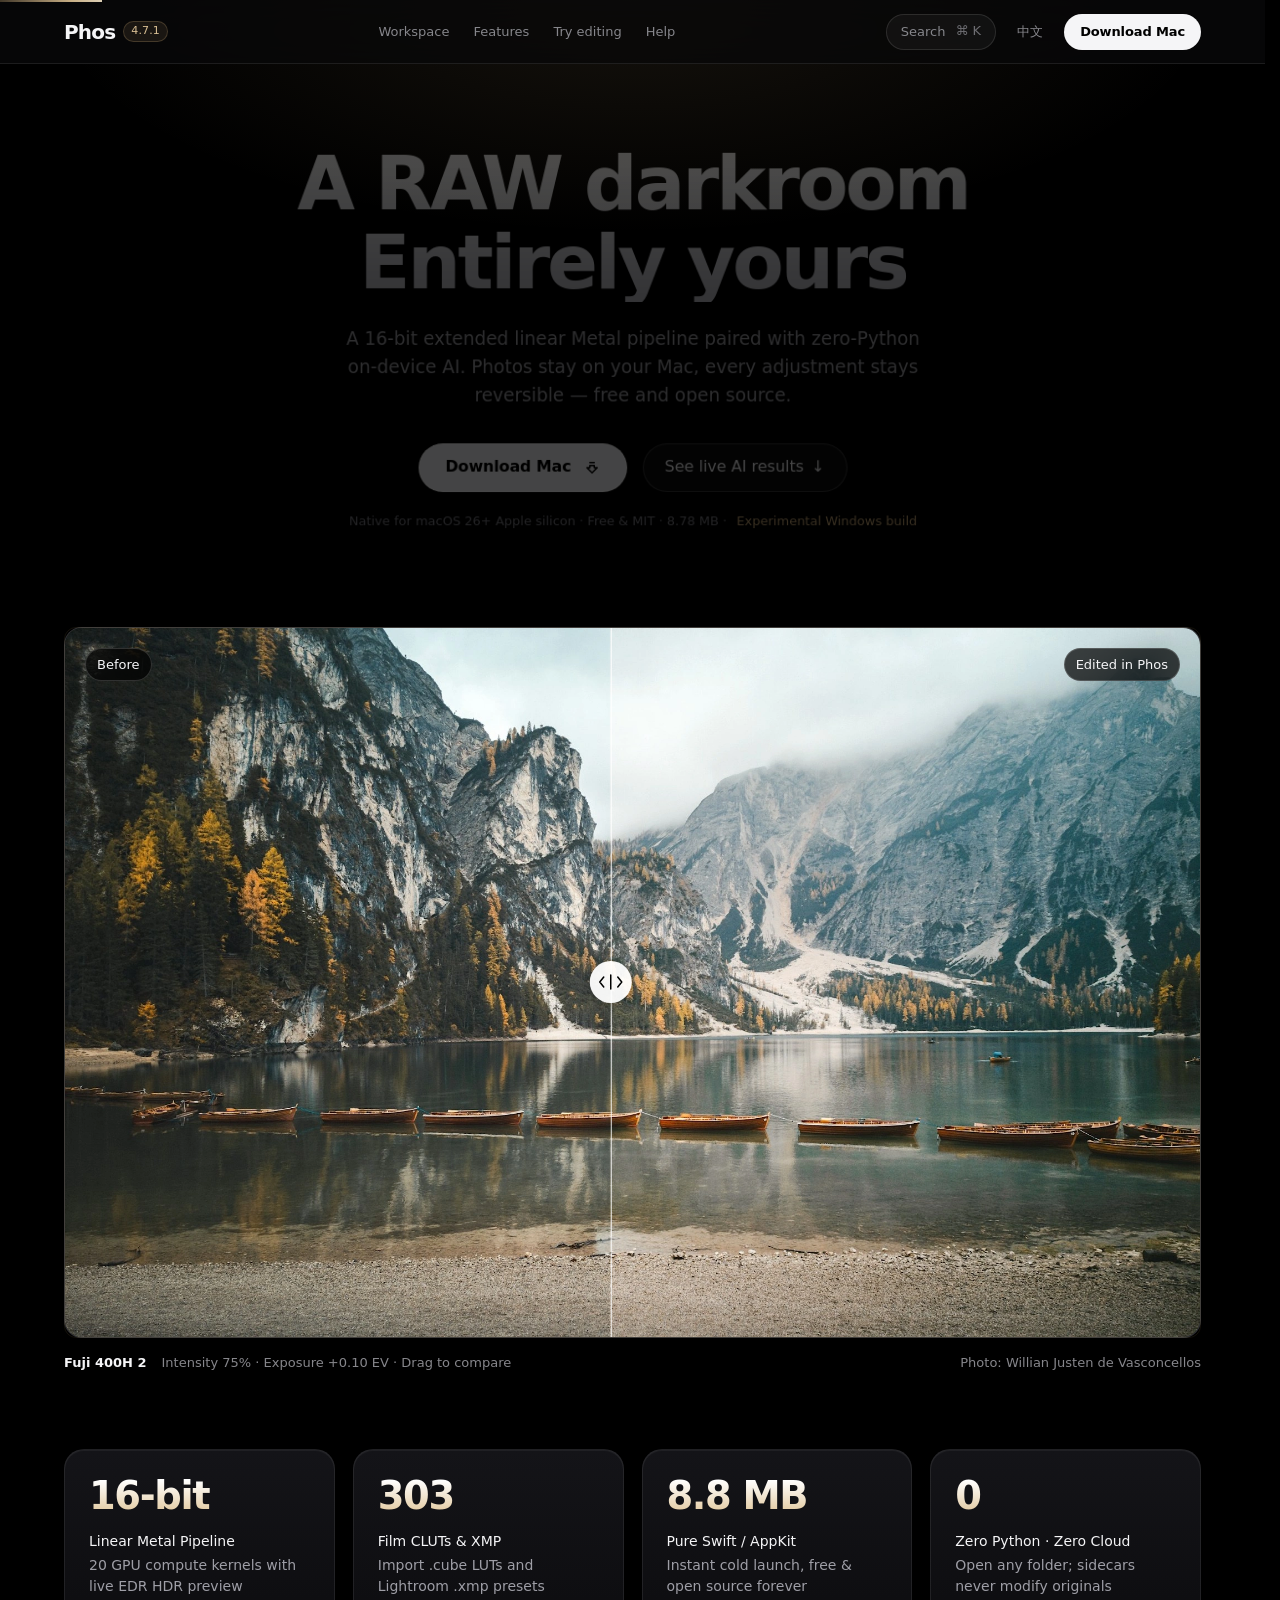
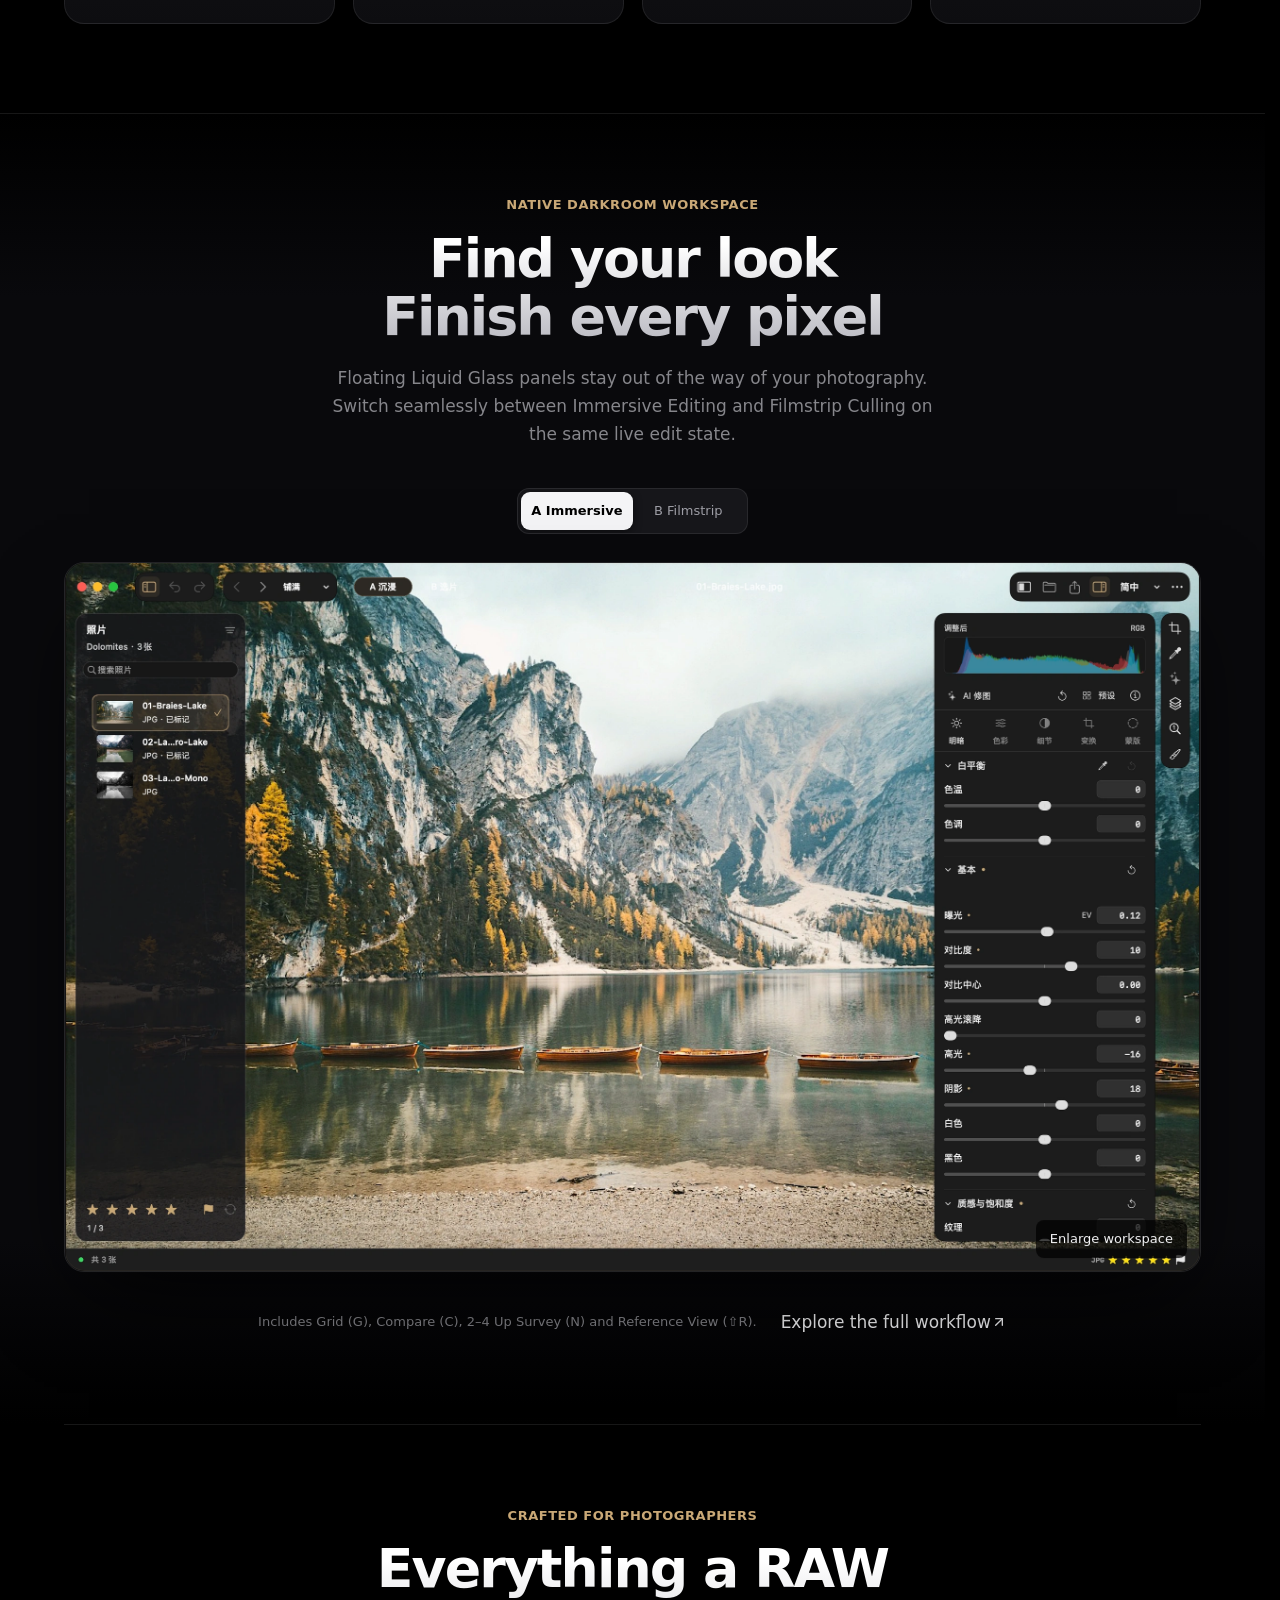
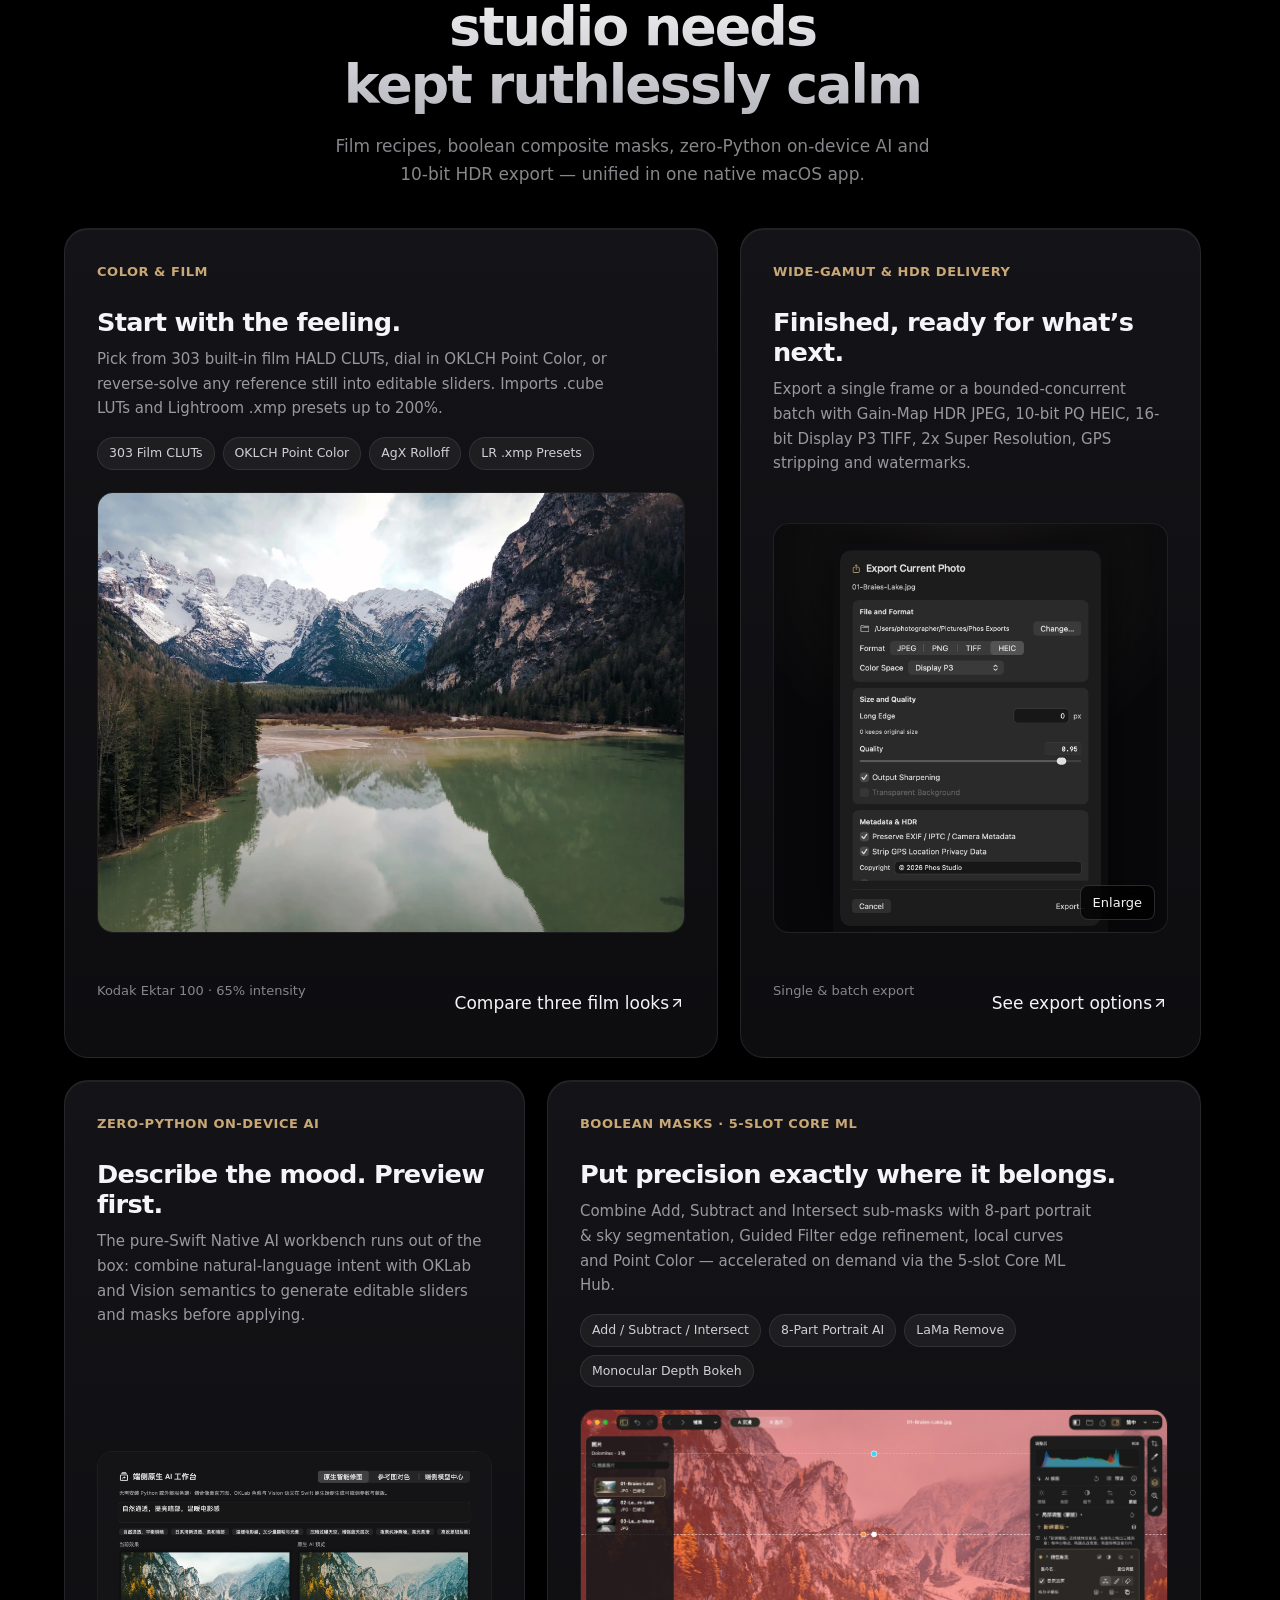
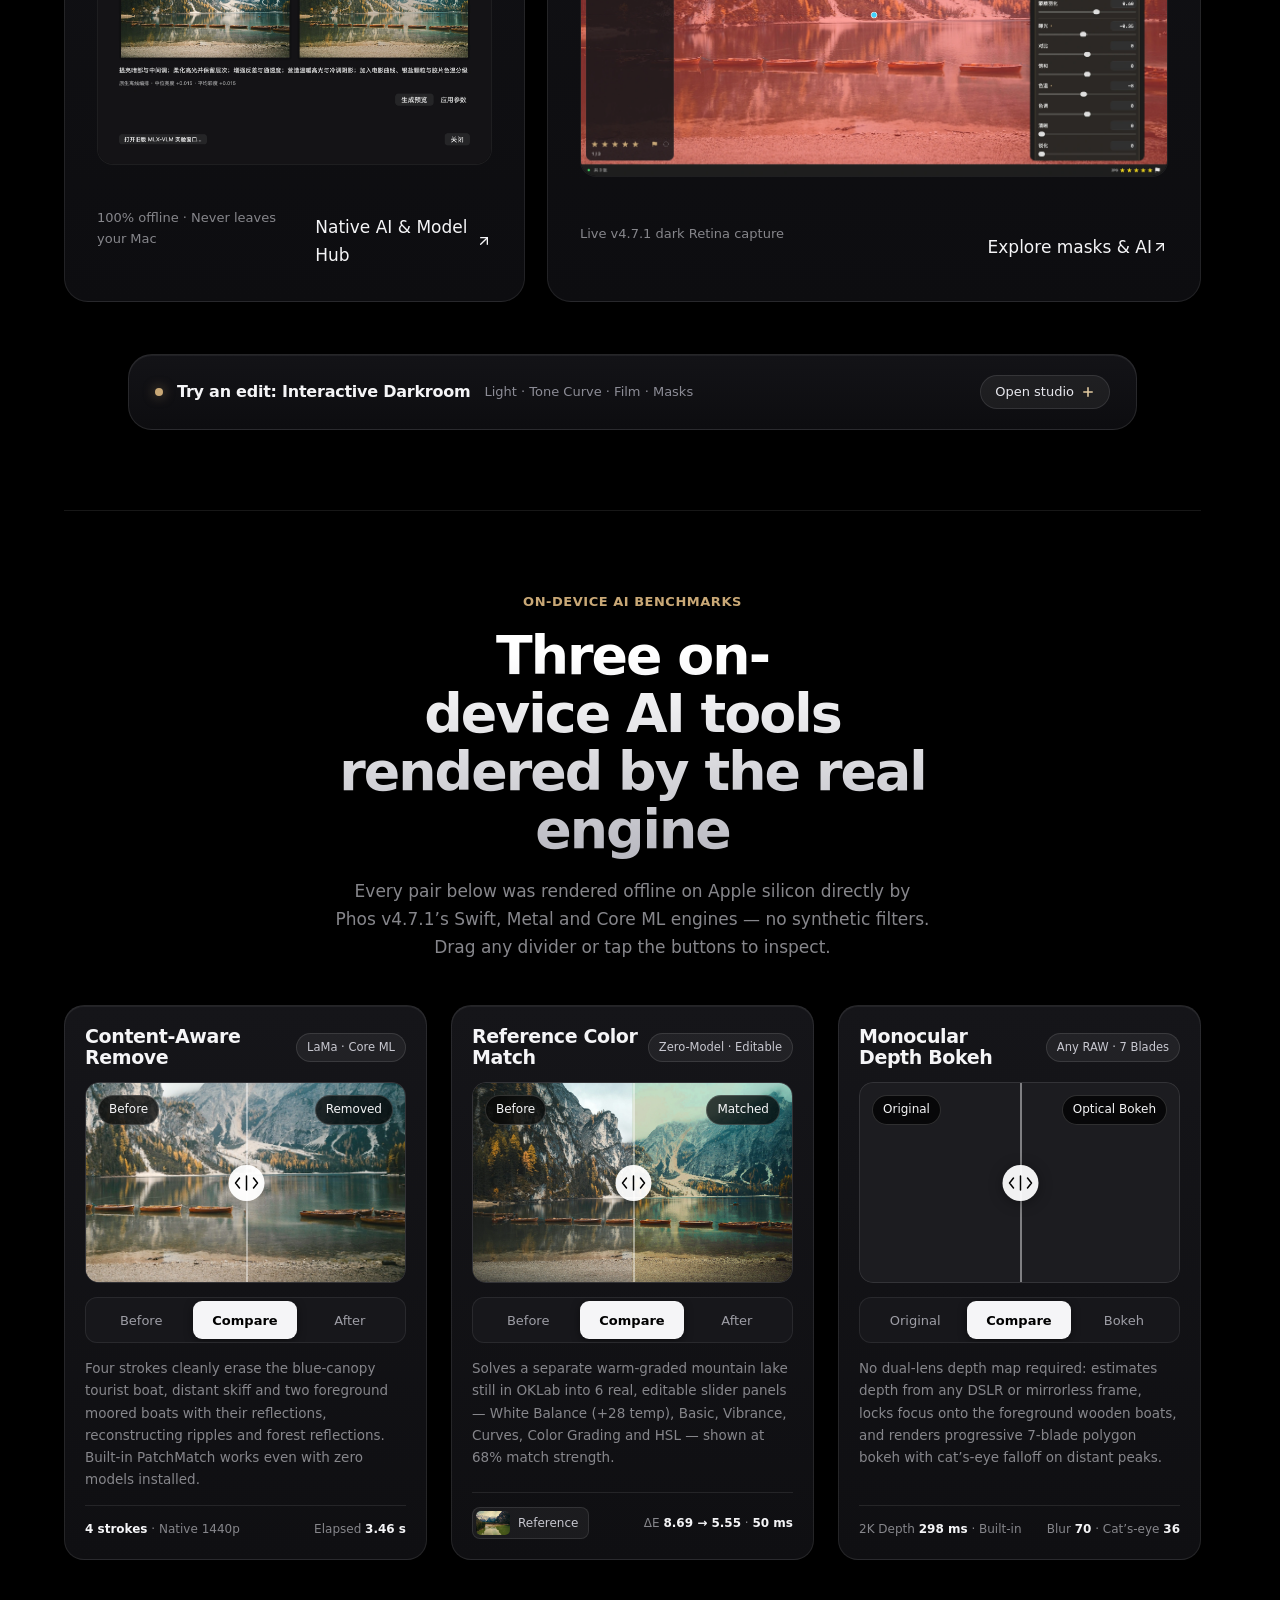
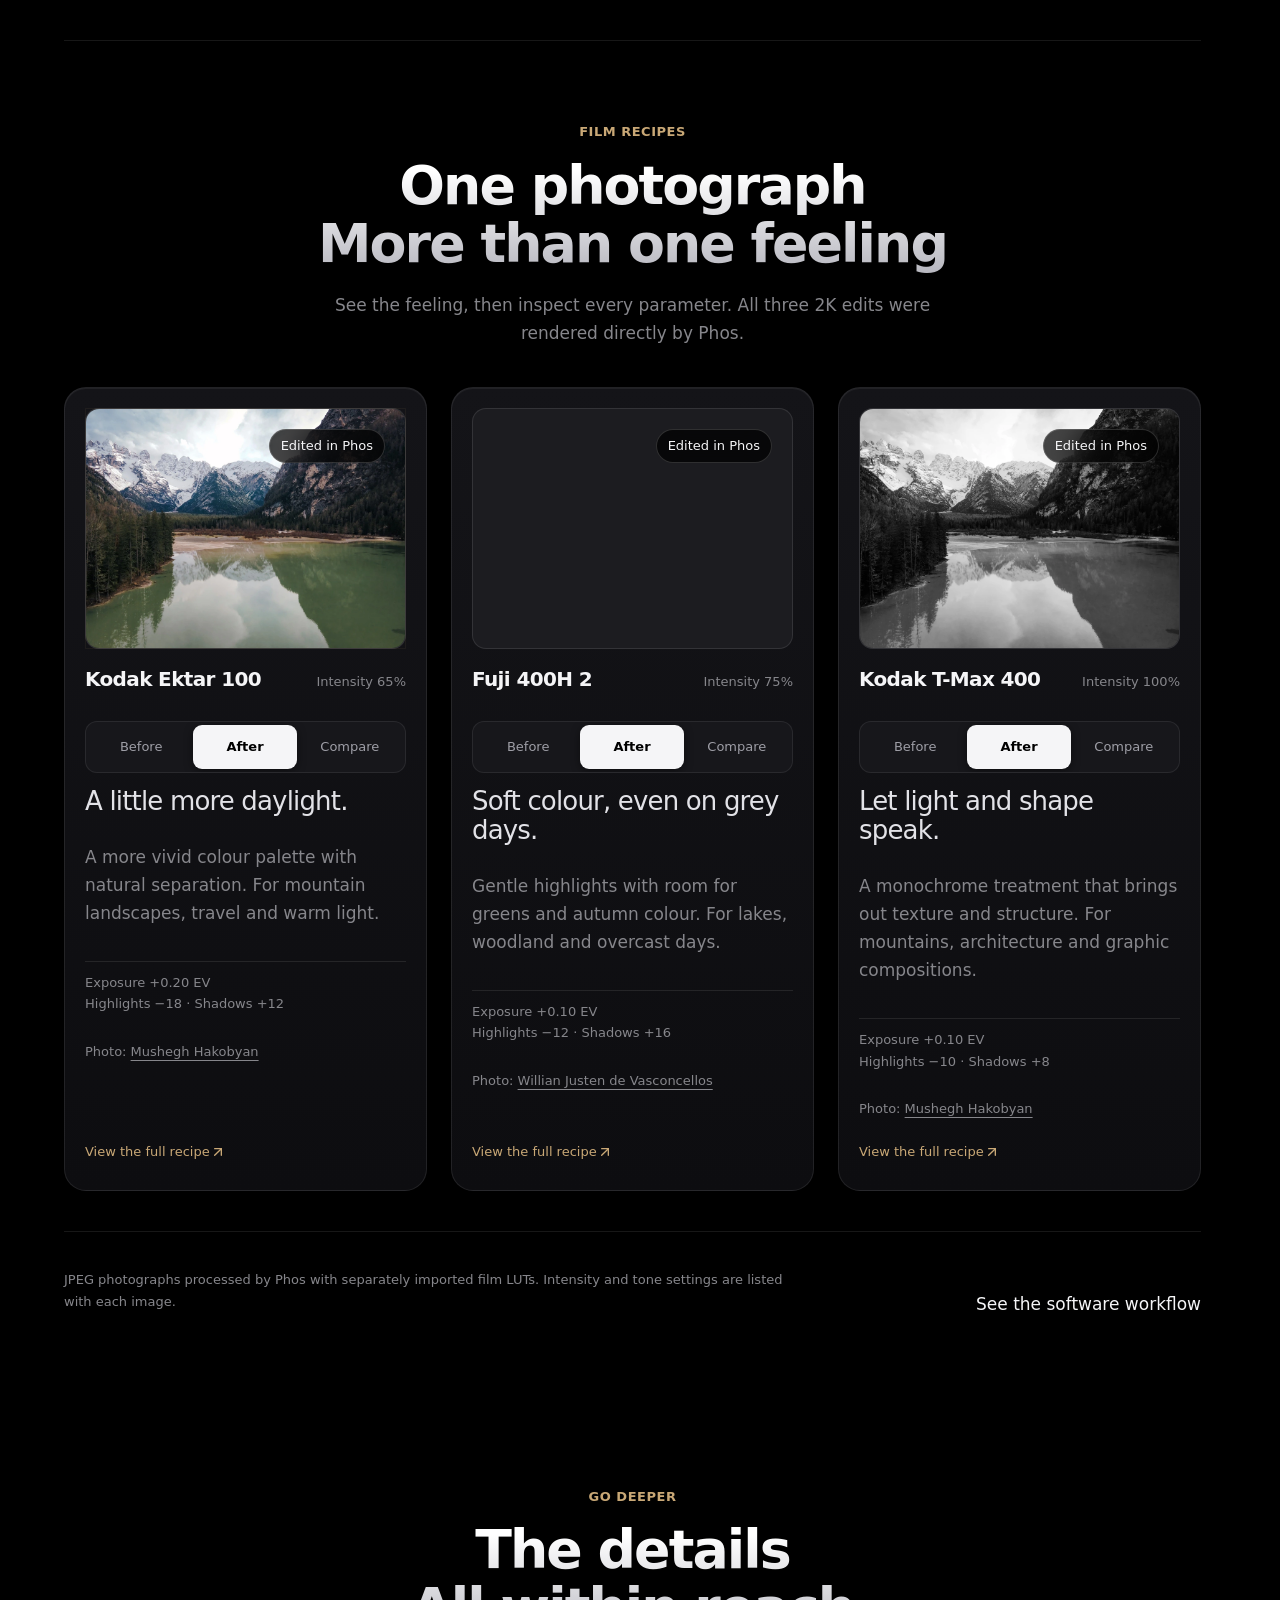
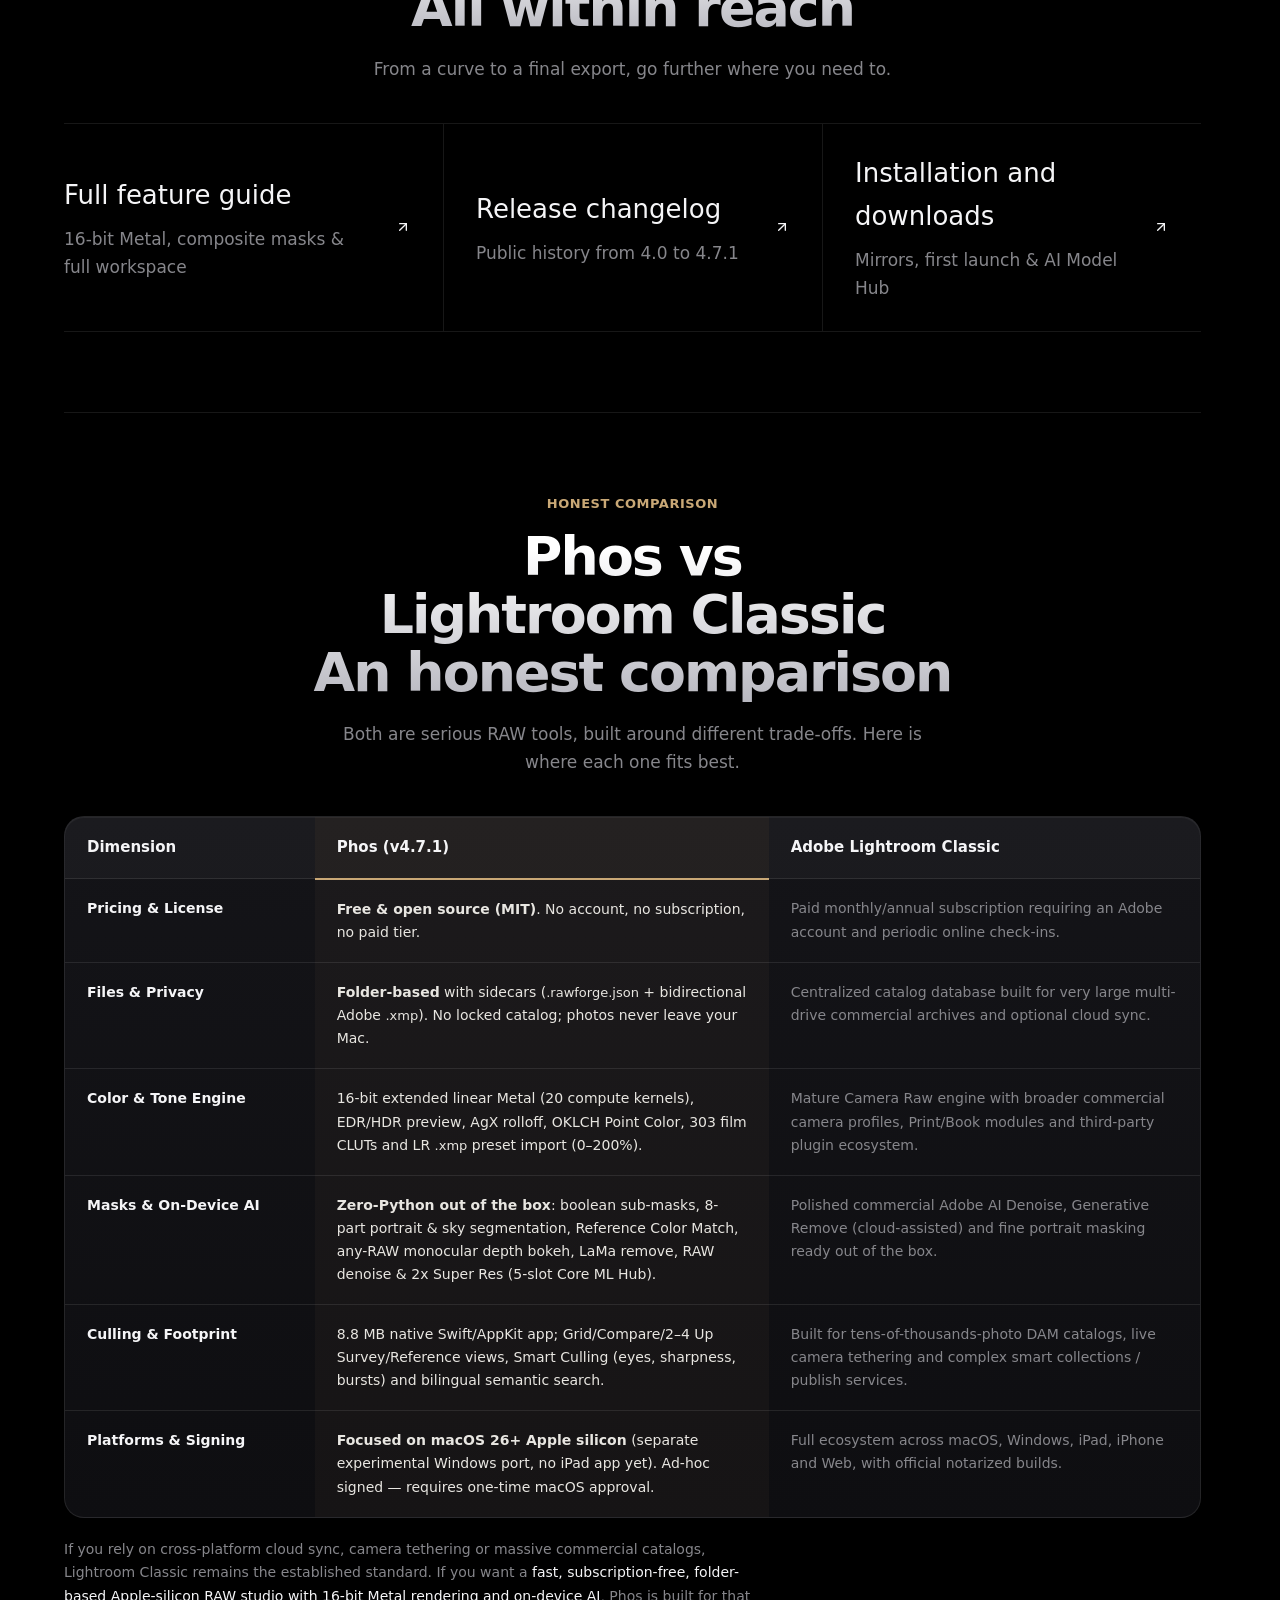
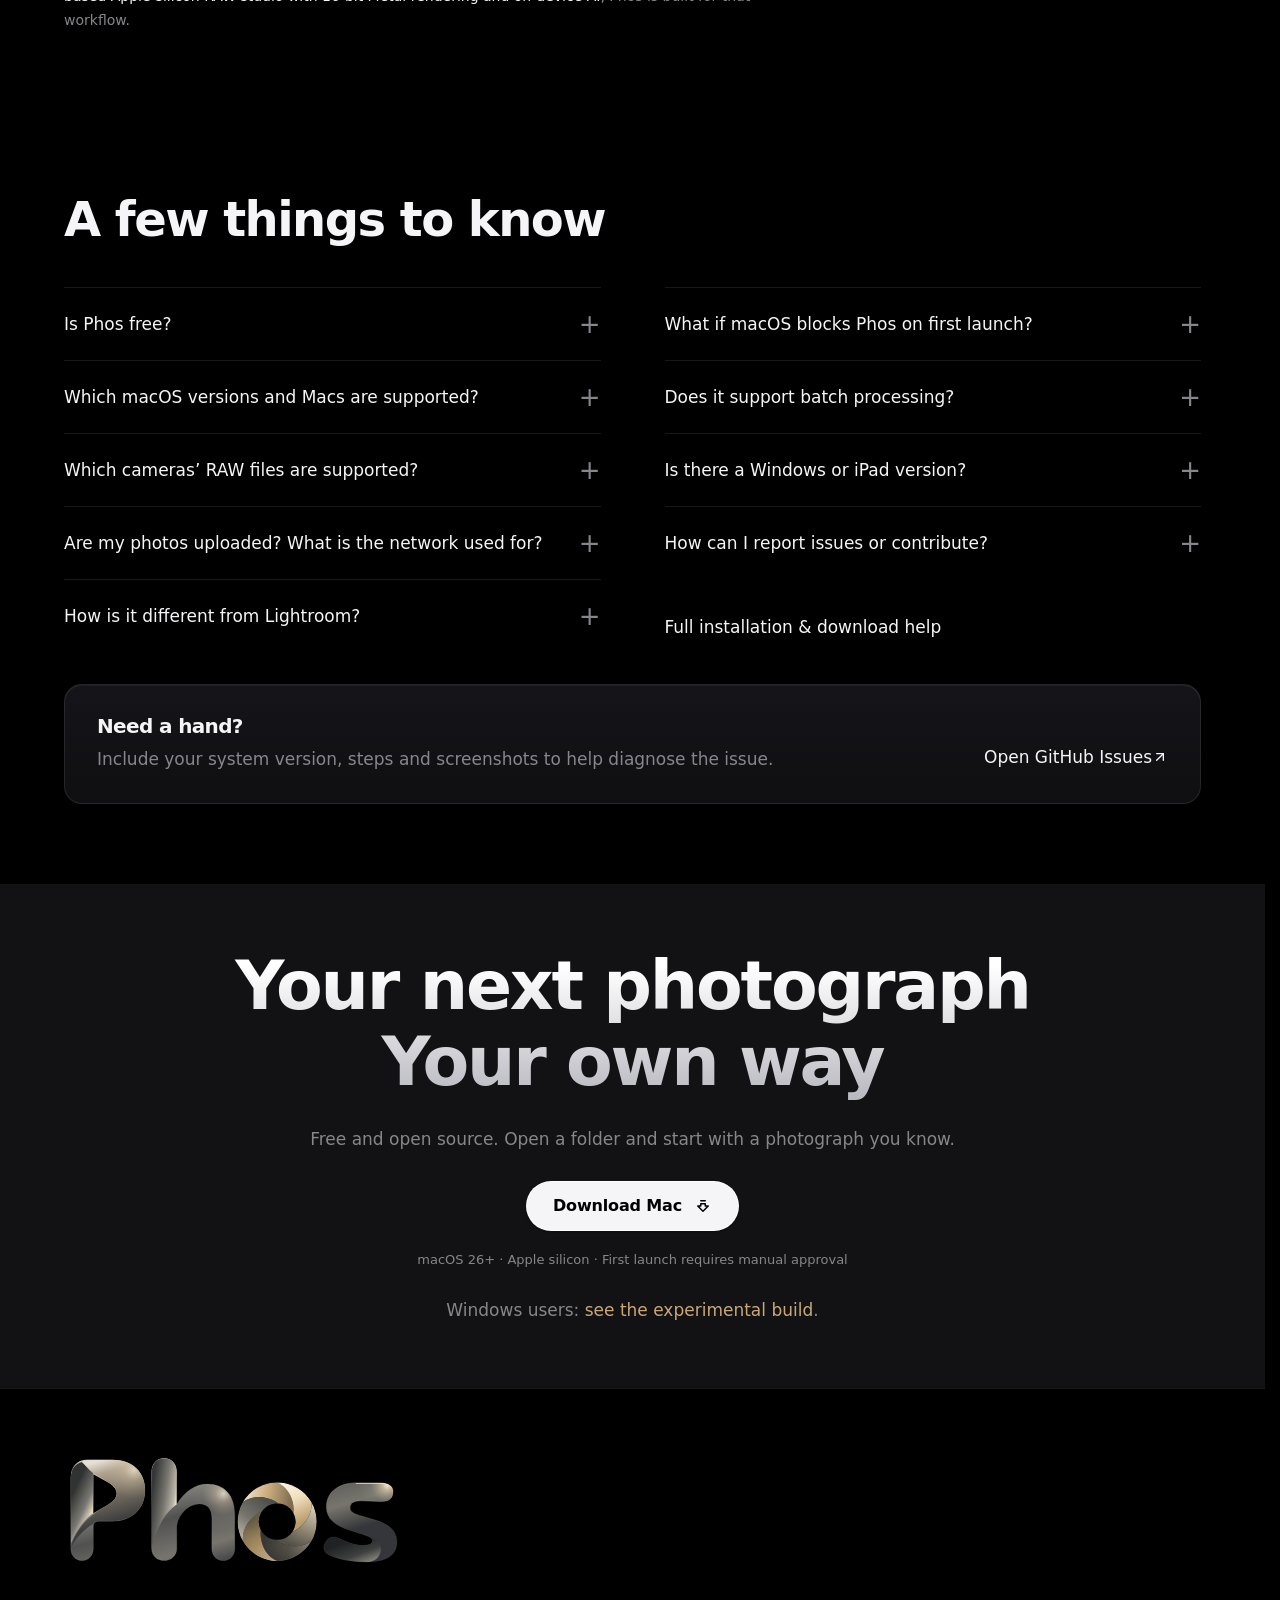
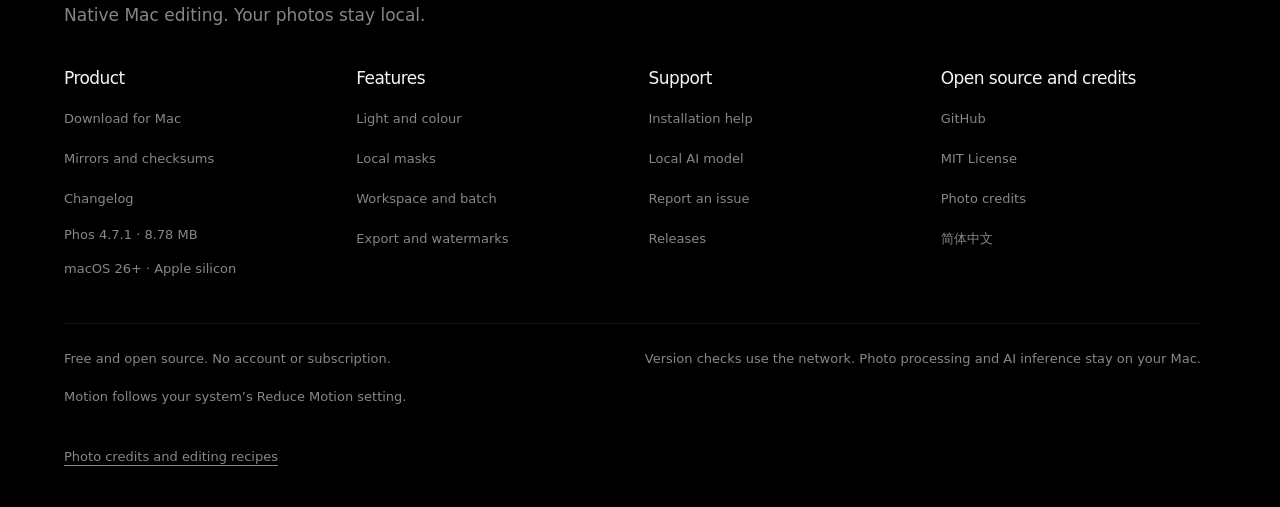
==== commit c5b7e6ef: "redesign(studio): rebuild interactive web darkroom to match Phos v4.7.1 Liquid Glass UI & live RGB h" ====
--- a/en/index.html
+++ b/en/index.html
@@ -172,13 +172,11 @@
 }
 </script>
 
-<link rel="stylesheet" href="../assets/editor-demo.css?v=511typo">
-
-<link rel="stylesheet" href="../assets/home-layout.css?v=511typo">
-
-<link rel="stylesheet" href="../assets/system.css?v=511typo">
-
-<link rel="stylesheet" href="../assets/motion.css?v=511typo"><link rel="stylesheet" href="../assets/p0.css?v=511typo"><link rel="stylesheet" href="../assets/seam-light.css?v=511typo"><link rel="stylesheet" href="../assets/kinetic-light.css?v=511typo"></head>
+<link rel="stylesheet" href="../assets/home-layout.css?v=520studio">
+
+<link rel="stylesheet" href="../assets/system.css?v=520studio">
+
+<link rel="stylesheet" href="../assets/motion.css?v=520studio"><link rel="stylesheet" href="../assets/p0.css?v=520studio"><link rel="stylesheet" href="../assets/editor-demo.css?v=520studio"><link rel="stylesheet" href="../assets/seam-light.css?v=520studio"><link rel="stylesheet" href="../assets/kinetic-light.css?v=520studio"></head>
 
 <body><a class="skip" href="#main">Skip to content</a>
 
@@ -213,8 +211,8 @@
 <figure class="hero-photo-story page-width">
 <div class="hero-stage-scrub">
 <div class="photo-comparison signature-product hero-compare" data-compare="hero" data-split="48" data-seam data-edge="all" data-tone="light" data-trigger="enter" data-strength="default">
-<div class="compare-viewport"><img class="compare-after" src="../images/photo-edits/braies-fuji-after-1600.webp?v=511typo" srcset="../images/photo-edits/braies-fuji-after-800.webp?v=511typo 1024w, ../images/photo-edits/braies-fuji-after-1600.webp?v=511typo 2048w" sizes="(max-width: 760px) 100vw, 1280px" width="2048" height="1280" alt="An autumn lake and wooden boats edited with Phos film and tone controls" fetchpriority="high" decoding="async">
-<div class="compare-before"><img src="../images/photo-edits/braies-fuji-before-1600.webp?v=511typo" srcset="../images/photo-edits/braies-fuji-before-800.webp?v=511typo 1024w, ../images/photo-edits/braies-fuji-before-1600.webp?v=511typo 2048w" sizes="(max-width: 760px) 100vw, 1280px" width="2048" height="1280" alt="" decoding="async"></div>
+<div class="compare-viewport"><img class="compare-after" src="../images/photo-edits/braies-fuji-after-1600.webp?v=520studio" srcset="../images/photo-edits/braies-fuji-after-800.webp?v=520studio 1024w, ../images/photo-edits/braies-fuji-after-1600.webp?v=520studio 2048w" sizes="(max-width: 760px) 100vw, 1280px" width="2048" height="1280" alt="An autumn lake and wooden boats edited with Phos film and tone controls" fetchpriority="high" decoding="async">
+<div class="compare-before"><img src="../images/photo-edits/braies-fuji-before-1600.webp?v=520studio" srcset="../images/photo-edits/braies-fuji-before-800.webp?v=520studio 1024w, ../images/photo-edits/braies-fuji-before-1600.webp?v=520studio 2048w" sizes="(max-width: 760px) 100vw, 1280px" width="2048" height="1280" alt="" decoding="async"></div>
 <div class="compare-labels" aria-hidden="true"><span>Before</span><span>Edited in Phos</span></div>
 <span class="compare-divider" aria-hidden="true"><span><svg viewBox="0 0 32 24" width="32" height="24" fill="none" aria-hidden="true"><path d="m9 7-4 5 4 5M23 7l4 5-4 5M16 5v14" stroke="currentColor" stroke-width="1.5" stroke-linecap="round" stroke-linejoin="round"/></svg></span></span><input class="compare-range" type="range" min="0" max="100" value="48" step="1" aria-label="Fuji 400H 2 before/after comparison, percentage of original image"></div>
 </div>
@@ -247,7 +245,7 @@
 <div class="workspace-slot">
 <div class="mode-picker" role="group" aria-label="Workspace layout"><button type="button" data-workspace="a" aria-pressed="true">A Immersive</button><button type="button" data-workspace="b" aria-pressed="false">B Filmstrip</button></div>
 <figure class="workspace-figure" data-apple-stage>
-<div class="workspace-image" data-seam data-edge="all" data-tone="light" data-trigger="enter" data-strength="quiet"><img src="../images/native-20261031/workspace-a.webp?v=511typo" width="2400" height="1498" alt="Phos v4.7.1 Immersive dark workspace" class="workspace-shot active" loading="lazy" decoding="async"><img src="../images/native-20261031/workspace-b.webp?v=511typo" width="2400" height="1498" alt="Phos v4.7.1 Filmstrip dark workspace" class="workspace-shot" aria-hidden="true" loading="lazy" decoding="async"></div>
+<div class="workspace-image" data-seam data-edge="all" data-tone="light" data-trigger="enter" data-strength="quiet"><img src="../images/native-20261031/workspace-a.webp?v=520studio" width="2400" height="1498" alt="Phos v4.7.1 Immersive dark workspace" class="workspace-shot active" loading="lazy" decoding="async"><img src="../images/native-20261031/workspace-b.webp?v=520studio" width="2400" height="1498" alt="Phos v4.7.1 Filmstrip dark workspace" class="workspace-shot" aria-hidden="true" loading="lazy" decoding="async"></div>
 <button class="image-zoom" type="button" data-zoom="workspace-real">Enlarge workspace</button>
 <figcaption id="workspaceCaption" aria-live="polite" data-a="A Immersive · Your photograph fills the canvas between floating Liquid Glass controls." data-b="B Filmstrip · Full-frame safe canvas paired with bottom filmstrip, grid, compare and survey views.">A Immersive · Your photograph fills the canvas between floating Liquid Glass controls.</figcaption>
 </figure>
@@ -276,7 +274,7 @@
 <ul class="bento-points"><li>303 Film CLUTs</li><li>OKLCH Point Color</li><li>AgX Rolloff</li><li>LR .xmp Presets</li></ul>
 </div>
 <div class="bento-media">
-<img src="../images/photo-edits/landro-ektar-after-1600.webp?v=511typo" srcset="../images/photo-edits/landro-ektar-after-800.webp?v=511typo 1024w, ../images/photo-edits/landro-ektar-after-1600.webp?v=511typo 2048w" sizes="(max-width: 1100px) 100vw, 720px" width="2048" height="1536" alt="Dolomites mountain lake edited with Kodak Ektar 100 film recipe" loading="lazy" decoding="async">
+<img src="../images/photo-edits/landro-ektar-after-1600.webp?v=520studio" srcset="../images/photo-edits/landro-ektar-after-800.webp?v=520studio 1024w, ../images/photo-edits/landro-ektar-after-1600.webp?v=520studio 2048w" sizes="(max-width: 1100px) 100vw, 720px" width="2048" height="1536" alt="Dolomites mountain lake edited with Kodak Ektar 100 film recipe" loading="lazy" decoding="async">
 </div>
 <div class="bento-foot"><span>Kodak Ektar 100 · 65% intensity</span><a class="text-link" href="#gallery">Compare three film looks ↗</a></div>
 </article>
@@ -288,7 +286,7 @@
 <p>Export a single frame or a bounded-concurrent batch with Gain-Map HDR JPEG, 10-bit PQ HEIC, 16-bit Display P3 TIFF, 2x Super Resolution, GPS stripping and watermarks.</p>
 </div>
 <div class="bento-media is-tall">
-<img src="../images/native-20261031/en-export.webp?v=511typo" width="928" height="1318" alt="Phos v4.7.1 English dark export sheet showing Display P3, HDR, metadata privacy and watermark options" loading="lazy" decoding="async">
+<img src="../images/native-20261031/en-export.webp?v=520studio" width="928" height="1318" alt="Phos v4.7.1 English dark export sheet showing Display P3, HDR, metadata privacy and watermark options" loading="lazy" decoding="async">
 <button class="image-zoom" type="button" data-zoom="export-real">Enlarge</button>
 </div>
 <div class="bento-foot"><span>Single &amp; batch export</span><a class="text-link" href="features.html#export">See export options ↗</a></div>
@@ -301,7 +299,7 @@
 <p>The pure-Swift Native AI workbench runs out of the box: combine natural-language intent with OKLab and Vision semantics to generate editable sliders and masks before applying.</p>
 </div>
 <div class="bento-media">
-<img src="../images/ai-preview.webp?v=511typo" width="1560" height="1240" alt="Phos v4.7.1 Native AI workbench live side-by-side preview and parameter plan" loading="lazy" decoding="async">
+<img src="../images/ai-preview.webp?v=520studio" width="1560" height="1240" alt="Phos v4.7.1 Native AI workbench live side-by-side preview and parameter plan" loading="lazy" decoding="async">
 </div>
 <div class="bento-foot"><span>100% offline · Never leaves your Mac</span><a class="text-link" href="help.html#ai-model">Native AI &amp; Model Hub ↗</a></div>
 </article>
@@ -314,7 +312,7 @@
 <ul class="bento-points"><li>Add / Subtract / Intersect</li><li>8-Part Portrait AI</li><li>LaMa Remove</li><li>Monocular Depth Bokeh</li></ul>
 </div>
 <div class="bento-media">
-<img src="../images/06-linear-gradient-mask.webp?v=511typo" width="2400" height="1498" alt="Phos v4.7.1 linear gradient mask controls and composite boolean sub-masks panel" loading="lazy" decoding="async">
+<img src="../images/06-linear-gradient-mask.webp?v=520studio" width="2400" height="1498" alt="Phos v4.7.1 linear gradient mask controls and composite boolean sub-masks panel" loading="lazy" decoding="async">
 </div>
 <div class="bento-foot"><span>Live v4.7.1 dark Retina capture</span><a class="text-link" href="features.html#masks">Explore masks &amp; AI ↗</a></div>
 </article>
@@ -322,357 +320,255 @@
 </div>
 
 <details class="try-editor page-width">
-
-<summary>Try an edit: tone, curves, film and masks<span aria-hidden="true">+</span></summary>
+<summary class="studio-disclosure-bar">
+<span class="studio-disclosure-lead"><span class="studio-live-dot" aria-hidden="true"></span><span class="studio-disclosure-title">Try an edit: Interactive Darkroom</span><span class="studio-disclosure-sub">Light · Tone Curve · Film · Masks</span></span>
+<span class="studio-disclosure-toggle" aria-hidden="true"><span class="studio-toggle-open">Open studio</span><span class="studio-toggle-close">Close</span><svg viewBox="0 0 16 16" fill="none" stroke="currentColor" stroke-width="1.8" stroke-linecap="round"><path d="M8 3.2v9.6M3.2 8h9.6"/></svg></span>
+</summary>
 
 <div class="editor-slot">
-
-<section id="studio" class="studio-section section-pad">
-
-<div class="section-heading">
-
-<h2>Give it a little light</h2>
-
-<p>Move a slider and explore light and color. Try the curve, film looks, and gradient masks to find a feeling you like.</p></div>
-
-<noscript>
-
-<p>Enable JavaScript to try the controls. Real application screenshots and product information remain available below.</p></noscript>
-
-<div class="demo" data-ui="">
-
-        <!-- 画布 -->
-        
-
-<div class="stage" id="stage">
-          <svg class="scene" viewBox="0 0 1200 760" preserveAspectRatio="xMidYMid slice" aria-label="Demo photo; it updates live with the controls on the right" role="img">
+<section id="studio" class="studio-section">
+<noscript><p class="studio-noscript">Enable JavaScript to try the controls. Real application screenshots and product information remain available below.</p></noscript>
+
+<div class="demo phos-studio" data-ui="">
+  <!-- macOS Darkroom Toolbar -->
+  <div class="studio-bar">
+    <div class="studio-bar-left">
+      <span class="studio-dots" aria-hidden="true"><i></i><i></i><i></i></span>
+      <span class="studio-doc-name" translate="no">Lago_di_Braies.RAF</span>
+      <span class="studio-doc-tag">Web Sim</span>
+    </div>
+    <div class="studio-bar-center">
+      <div class="cmp" role="group" aria-label="Before and after comparison">
+        <button type="button" id="btnAfter" aria-pressed="true">Edited</button>
+        <button type="button" id="btnBefore" aria-pressed="false">Original</button>
+      </div>
+    </div>
+    <div class="studio-bar-right">
+      <span class="studio-kbd-hint"><kbd>Space</kbd> Compare</span>
+      <button class="studio-reset-btn" type="button" id="resetDemo" title="Reset preview">
+        <svg viewBox="0 0 16 16" fill="none" stroke="currentColor" stroke-width="1.6" stroke-linecap="round" stroke-linejoin="round" aria-hidden="true"><path d="M3.2 6.4A5.2 5.2 0 1 1 4.4 11.4"/><path d="M3 3.2v3.3h3.3"/></svg>
+        <span>Reset</span>
+      </button>
+    </div>
+  </div>
+
+  <!-- Main Workspace: Photo Stage + Liquid Glass Inspector -->
+  <div class="studio-workspace">
+    <div class="stage" id="stage">
+      <svg class="scene" viewBox="0 0 1200 760" preserveAspectRatio="xMidYMid slice" aria-label="Demo photo; updates live with the controls on the right" role="group">
+        <defs>
+          <linearGradient id="maskGrad" gradientUnits="userSpaceOnUse" x1="240" y1="560" x2="900" y2="220">
+            <stop offset="0" stop-color="#ffd9a0" stop-opacity="0"></stop>
+            <stop offset="0.5" stop-color="#ffd9a0" stop-opacity="0.26"></stop>
+            <stop offset="1" stop-color="#ffd9a0" stop-opacity="0.52"></stop>
+          </linearGradient>
+          <radialGradient id="maskRadialGrad" gradientUnits="userSpaceOnUse" cx="552" cy="350" r="300">
+            <stop offset="0" stop-color="#ffd9a0" stop-opacity="0.5"></stop>
+            <stop offset="0.62" stop-color="#ffd9a0" stop-opacity="0.3"></stop>
+            <stop offset="1" stop-color="#ffd9a0" stop-opacity="0"></stop>
+          </radialGradient>
+          <clipPath id="frameClip"><rect x="0" y="0" width="1200" height="760"></rect></clipPath>
+          <filter id="toneFx" color-interpolation-filters="sRGB" x="-2%" y="-2%" width="104%" height="104%">
+            <feComponentTransfer>
+              <feFuncR type="linear" id="tfRS" slope="1" intercept="0"></feFuncR>
+              <feFuncG type="linear" id="tfGS" slope="1" intercept="0"></feFuncG>
+              <feFuncB type="linear" id="tfBS" slope="1" intercept="0"></feFuncB>
+            </feComponentTransfer>
+            <feColorMatrix type="saturate" id="tfSat" values="1"></feColorMatrix>
+            <feColorMatrix type="matrix" id="tfSep" values="1 0 0 0 0  0 1 0 0 0  0 0 1 0 0  0 0 0 1 0"></feColorMatrix>
+            <feColorMatrix type="hueRotate" id="tfHue" values="0"></feColorMatrix>
+            <feComponentTransfer>
+              <feFuncR type="table" id="tfCR" tableValues="0 1"></feFuncR>
+              <feFuncG type="table" id="tfCG" tableValues="0 1"></feFuncG>
+              <feFuncB type="table" id="tfCB" tableValues="0 1"></feFuncB>
+            </feComponentTransfer>
+          </filter>
+          <filter id="grainFx" x="0" y="0" width="100%" height="100%" color-interpolation-filters="sRGB">
+            <feTurbulence type="fractalNoise" baseFrequency="0.85" numOctaves="2" seed="7"></feTurbulence>
+            <feColorMatrix type="saturate" values="0"></feColorMatrix>
+          </filter>
+          <radialGradient id="vignetteGrad" cx="0.5" cy="0.48" r="0.72">
+            <stop offset="0.45" stop-color="#000000" stop-opacity="0"></stop>
+            <stop offset="1" stop-color="#000000" stop-opacity="0.85"></stop>
+          </radialGradient>
+        </defs>
+
+        <g clip-path="url(#frameClip)">
+          <g filter="url(#toneFx)">
+            <g id="sceneGroup">
+              <image href="../images/photo-edits/braies-fuji-before-1600.webp?v=520studio" x="0" y="0" width="1200" height="760" preserveAspectRatio="xMidYMid slice"></image>
+              <rect id="maskLayer" x="0" y="0" width="1200" height="760" fill="url(#maskGrad)" opacity="0" style="mix-blend-mode:screen;transition:opacity .3s ease"></rect>
+            </g>
+          </g>
+          <rect id="grainLayer" x="0" y="0" width="1200" height="760" filter="url(#grainFx)" opacity="0" style="mix-blend-mode:overlay;pointer-events:none;transition:opacity .25s ease"></rect>
+          <rect id="vignetteLayer" x="0" y="0" width="1200" height="760" fill="url(#vignetteGrad)" opacity="0" style="pointer-events:none;transition:opacity .25s ease"></rect>
+          <g id="localEffects">
             <defs>
-              <!-- 蒙版：从暖到透明，用来做局部曝光 -->
-              <linearGradient id="maskGrad" gradientUnits="userSpaceOnUse" x1="240" y1="560" x2="900" y2="220">
-                <stop offset="0" stop-color="#ffd9a0" stop-opacity="0"></stop>
-                <stop offset="0.5" stop-color="#ffd9a0" stop-opacity="0.26"></stop>
-                <stop offset="1" stop-color="#ffd9a0" stop-opacity="0.52"></stop>
-              </linearGradient>
-              <!-- 径向蒙版：中心亮、向外衰减 -->
-              <radialGradient id="maskRadialGrad" gradientUnits="userSpaceOnUse" cx="552" cy="350" r="300">
-                <stop offset="0" stop-color="#ffd9a0" stop-opacity="0.5"></stop>
-                <stop offset="0.62" stop-color="#ffd9a0" stop-opacity="0.3"></stop>
-                <stop offset="1" stop-color="#ffd9a0" stop-opacity="0"></stop>
-              </radialGradient>
-              <clipPath id="frameClip"><rect x="0" y="0" width="1200" height="760"></rect></clipPath>
-              <!-- 色调曲线：查找表由 JS 的 drawCurve() 实时写入 tableValues -->
-              <!-- 影调滤镜：所有调整合并在这一个 SVG 滤镜里。
-                   不要拆成「外层 SVG 滤镜 + 内层 CSS filter」——外层滤镜会缓存输入，
-                   后代元素的 CSS filter 变化不会让它重算，症状就是
-                   「只有曲线能动、其他滑杆没反应」。
-                   顺序与 CSS filter 链一致：亮度/对比 -> 饱和 -> 棕调 -> 色相 -> 曲线 -->
-              <filter id="toneFx" color-interpolation-filters="sRGB" x="-2%" y="-2%" width="104%" height="104%">
-                <feComponentTransfer>
-                  <feFuncR type="linear" id="tfRS" slope="1" intercept="0"></feFuncR>
-                  <feFuncG type="linear" id="tfGS" slope="1" intercept="0"></feFuncG>
-                  <feFuncB type="linear" id="tfBS" slope="1" intercept="0"></feFuncB>
-                </feComponentTransfer>
-                <feColorMatrix type="saturate" id="tfSat" values="1"></feColorMatrix>
-                <feColorMatrix type="matrix" id="tfSep" values="1 0 0 0 0  0 1 0 0 0  0 0 1 0 0  0 0 0 1 0"></feColorMatrix>
-                <feColorMatrix type="hueRotate" id="tfHue" values="0"></feColorMatrix>
-                <feComponentTransfer>
-                  <feFuncR type="table" id="tfCR" tableValues="0 1"></feFuncR>
-                  <feFuncG type="table" id="tfCG" tableValues="0 1"></feFuncG>
-                  <feFuncB type="table" id="tfCB" tableValues="0 1"></feFuncB>
-                </feComponentTransfer>
-              </filter>
-              <!-- 颗粒：feTurbulence 生成噪点 -->
-              <filter id="grainFx" x="0" y="0" width="100%" height="100%" color-interpolation-filters="sRGB">
-                <feTurbulence type="fractalNoise" baseFrequency="0.85" numOctaves="2" seed="7"></feTurbulence>
-                <feColorMatrix type="saturate" values="0"></feColorMatrix>
-              </filter>
-              <!-- 暗角：中心透明、四角压暗 -->
-              <radialGradient id="vignetteGrad" cx="0.5" cy="0.48" r="0.72">
-                <stop offset="0.45" stop-color="#000000" stop-opacity="0"></stop>
-                <stop offset="1" stop-color="#000000" stop-opacity="0.85"></stop>
-              </radialGradient>
+              <mask id="paintedRegion"><path id="paintRegionPath" stroke="#fff" fill="none" stroke-width="70" stroke-linecap="round" stroke-linejoin="round"></path></mask>
+              <filter id="depthBlur"><feGaussianBlur stdDeviation="10"></feGaussianBlur></filter>
             </defs>
-
-            <g clip-path="url(#frameClip)">
-              <!-- 全部影调/色彩/胶片调整都在这一个滤镜里完成，sceneGroup 上不再挂 CSS filter -->
-              <g filter="url(#toneFx)">
-              <g id="sceneGroup">
-                <!-- 演示用照片：AI 生成，无水印 -->
-                <image href="../images/photo-edits/braies-fuji-before-1600.webp?v=511typo" x="0" y="0" width="1200" height="760" preserveAspectRatio="xMidYMid slice"></image>
-                <!-- 蒙版着色层（局部曝光） -->
-                <rect id="maskLayer" x="0" y="0" width="1200" height="760" fill="url(#maskGrad)" opacity="0" style="mix-blend-mode:screen;transition:opacity .3s ease"></rect>
+            <path id="brushEffect" fill="none" stroke="#fff" stroke-width="70" stroke-linecap="round" stroke-linejoin="round" opacity="0.35"></path>
+            <image id="rangeEffect" x="0" y="0" width="1200" height="760" opacity="0"></image>
+            <image id="depthEffect" x="0" y="0" width="1200" height="760" href="../images/photo-edits/braies-fuji-before-1600.webp?v=520studio" preserveAspectRatio="xMidYMid slice" mask="url(#paintedRegion)" filter="url(#depthBlur)" opacity="0"></image>
+          </g>
+          <g id="guides" opacity="0" style="transition:opacity .28s ease">
+            <g id="linearGuides" stroke="#fff" stroke-opacity="0.78" stroke-width="1.4" stroke-dasharray="7 6" fill="none">
+              <line id="gA" x1="0" y1="0" x2="0" y2="0"></line>
+              <line id="gB" x1="0" y1="0" x2="0" y2="0"></line>
+              <line id="gC" x1="0" y1="0" x2="0" y2="0"></line>
+            </g>
+            <g id="radialGuides" style="display:none">
+              <ellipse id="rOuter" cx="0" cy="0" rx="1" ry="1" fill="none" stroke="#d8bc8e" stroke-opacity="0.92" stroke-width="1.8"></ellipse>
+              <ellipse id="rInner" cx="0" cy="0" rx="1" ry="1" fill="none" stroke="#d8bc8e" stroke-opacity="0.42" stroke-width="1.2" stroke-dasharray="5 5"></ellipse>
+            </g>
+            <g id="handles">
+              <circle id="hStart" r="10.5" fill="#3ad0e0" stroke="#fff" stroke-width="2.2" style="cursor:grab"></circle>
+              <circle id="hEnd" r="10.5" fill="#3ad0e0" stroke="#fff" stroke-width="2.2" style="cursor:grab"></circle>
+              <circle id="hMid" r="8.5" fill="#ffffff" stroke="#0c0c10" stroke-width="1.8" style="cursor:grab"></circle>
+              <circle id="hRot" r="8" fill="#d8bc8e" stroke="#fff" stroke-width="2" style="cursor:grab"></circle>
+            </g>
+          </g>
+        </g>
+      </svg>
+
+      <div class="badge" id="stageBadge" data-state="after"><span class="badge-dot" aria-hidden="true"></span><span id="badgeText">Kodak 2383 · 85%</span></div>
+    </div>
+
+    <!-- Right Inspector -->
+    <div class="panel">
+      <div class="inspector-hist">
+        <div class="hist-head">
+          <span id="histModeLabel">Histogram · Edited</span>
+          <span class="hist-channels" aria-hidden="true"><i>R</i><i>G</i><i>B</i></span>
+        </div>
+        <div id="hist" class="real-hist" role="img" aria-label="Live RGB histogram"><canvas id="histCanvas"></canvas></div>
+        <span id="histStatus" class="sr-only" aria-live="polite">Computing RGB histogram…</span>
+      </div>
+
+      <div class="tabs" role="tablist" aria-label="Adjustment tabs">
+        <button type="button" role="tab" aria-selected="true" data-pane="p-light" id="tab-p-light" aria-controls="p-light" tabindex="0">
+          <svg viewBox="0 0 16 16" aria-hidden="true"><circle cx="8" cy="8" r="3"></circle><path d="M8 1.4v1.5M8 13.1v1.5M1.4 8h1.5M13.1 8h1.5M3.3 3.3l1.1 1.1M11.6 11.6l1.1 1.1M12.7 3.3l-1.1 1.1M4.4 11.6l-1.1 1.1"></path></svg>
+          <span>Light</span>
+        </button>
+        <button type="button" role="tab" aria-selected="false" data-pane="p-color" id="tab-p-color" aria-controls="p-color" tabindex="-1">
+          <svg viewBox="0 0 16 16" aria-hidden="true"><path d="M1.8 4.4h12.4M1.8 8h12.4M1.8 11.6h12.4"></path><circle cx="5.4" cy="4.4" r="1.6" fill="#121216"></circle><circle cx="10.6" cy="8" r="1.6" fill="#121216"></circle><circle cx="6.6" cy="11.6" r="1.6" fill="#121216"></circle></svg>
+          <span>Color</span>
+        </button>
+        <button type="button" role="tab" aria-selected="false" data-pane="p-film" id="tab-p-film" aria-controls="p-film" tabindex="-1">
+          <svg viewBox="0 0 16 16" aria-hidden="true"><rect x="1.8" y="2.8" width="12.4" height="10.4" rx="1.6"></rect><path d="M1.8 6.2h12.4M1.8 9.8h12.4M5.2 2.8v10.4M10.8 2.8v10.4"></path></svg>
+          <span>Film</span>
+        </button>
+        <button type="button" role="tab" aria-selected="false" data-pane="p-mask" id="tab-p-mask" aria-controls="p-mask" tabindex="-1">
+          <svg viewBox="0 0 16 16" aria-hidden="true"><circle cx="8" cy="8" r="5.4" stroke-dasharray="2.3 2.1"></circle><circle cx="8" cy="8" r="2"></circle></svg>
+          <span>Masks</span>
+        </button>
+      </div>
+
+      <div class="body">
+        <!-- Light -->
+        <div class="pane on" id="p-light" role="tabpanel" aria-labelledby="tab-p-light">
+          <div class="pane-head"><h3 class="control-heading">Tone &amp; Light</h3><span class="pane-tip">Double-click to zero</span></div>
+          <div class="ctrl" data-bipolar="true"><label for="rExp">Exposure</label><output id="oExp">+0.14</output><input type="range" id="rExp" min="-100" max="100" value="14"></div>
+          <div class="ctrl" data-bipolar="true"><label for="rCon">Contrast</label><output id="oCon">+18</output><input type="range" id="rCon" min="-100" max="100" value="18"></div>
+          <div class="ctrl" data-bipolar="true"><label for="rHi">Highlights</label><output id="oHi">−22</output><input type="range" id="rHi" min="-100" max="100" value="-22"></div>
+          <div class="ctrl" data-bipolar="true"><label for="rSh">Shadows</label><output id="oSh">+26</output><input type="range" id="rSh" min="-100" max="100" value="26"></div>
+          <div class="sep"></div>
+          <div class="pane-head"><h3 class="control-heading">Quick Presets</h3><span class="pane-tip">One click</span></div>
+          <div class="quick-looks" role="group" aria-label="Quick presets">
+            <button type="button" class="quick-look-btn" data-preset="cinema" aria-pressed="true"><span class="quick-look-swatch" aria-hidden="true"></span><span>Cinema Warm</span></button>
+            <button type="button" class="quick-look-btn" data-preset="nordic" aria-pressed="false"><span class="quick-look-swatch" aria-hidden="true"></span><span>Nordic Teal</span></button>
+            <button type="button" class="quick-look-btn" data-preset="golden" aria-pressed="false"><span class="quick-look-swatch" aria-hidden="true"></span><span>Golden Hour</span></button>
+            <button type="button" class="quick-look-btn" data-preset="mono" aria-pressed="false"><span class="quick-look-swatch" aria-hidden="true"></span><span>High-Key Mono</span></button>
+          </div>
+        </div>
+
+        <!-- Color & Curve -->
+        <div class="pane" id="p-color" role="tabpanel" aria-labelledby="tab-p-color">
+          <div class="pane-head"><h3 class="control-heading">Color Balance</h3><span class="pane-tip">Double-click to zero</span></div>
+          <div class="ctrl" data-bipolar="true"><label for="rSat">Saturation</label><output id="oSat">+8</output><input type="range" id="rSat" min="-100" max="100" value="8"></div>
+          <div class="ctrl" data-bipolar="true"><label for="rTem">Temp</label><output id="oTem">+6</output><input type="range" id="rTem" min="-100" max="100" value="6"></div>
+          <div class="ctrl" data-bipolar="true"><label for="rVib">Vibrance</label><output id="oVib">+16</output><input type="range" id="rVib" min="-100" max="100" value="16"></div>
+          <div class="sep"></div>
+          <div class="pane-head"><h3 class="control-heading">Tone Curve</h3><button id="resetCurve" type="button" class="pane-mini-btn">Reset curve</button></div>
+          <div class="curve-box">
+            <svg id="curveSvg" viewBox="0 0 260 140" preserveAspectRatio="none" aria-label="Tone curve; drag points to adjust" role="img">
+              <defs>
+                <linearGradient id="curveAreaGrad" x1="0" y1="0" x2="0" y2="1">
+                  <stop offset="0%" stop-color="#c9a876" stop-opacity="0.24"></stop>
+                  <stop offset="100%" stop-color="#c9a876" stop-opacity="0.0"></stop>
+                </linearGradient>
+              </defs>
+              <g stroke="rgba(255,255,255,.09)" stroke-width="1">
+                <line x1="0" y1="35" x2="260" y2="35"></line>
+                <line x1="0" y1="70" x2="260" y2="70"></line>
+                <line x1="0" y1="105" x2="260" y2="105"></line>
+                <line x1="65" y1="0" x2="65" y2="140"></line>
+                <line x1="130" y1="0" x2="130" y2="140"></line>
+                <line x1="195" y1="0" x2="195" y2="140"></line>
               </g>
-              </g>
-
-              <!-- 颗粒与暗角：后期效果层，不参与上面的影调 / 色彩调整链 -->
-              <rect id="grainLayer" x="0" y="0" width="1200" height="760" filter="url(#grainFx)" opacity="0" style="mix-blend-mode:overlay;pointer-events:none;transition:opacity .25s ease"></rect>
-              <rect id="vignetteLayer" x="0" y="0" width="1200" height="760" fill="url(#vignetteGrad)" opacity="0" style="pointer-events:none;transition:opacity .25s ease"></rect>
-
-              <!-- 蒙版参考线：线性为三线，径向为椭圆 -->
-              <g id="localEffects"><defs><mask id="paintedRegion"><path id="paintRegionPath" stroke="#fff" fill="none" stroke-width="70" stroke-linecap="round" stroke-linejoin="round"></path></mask><filter id="depthBlur"><feGaussianBlur stdDeviation="10"></feGaussianBlur></filter></defs><path id="brushEffect" fill="none" stroke="#fff" stroke-width="70" stroke-linecap="round" stroke-linejoin="round" opacity="0.35"></path><image id="rangeEffect" x="0" y="0" width="1200" height="760" opacity="0"></image><image id="depthEffect" x="0" y="0" width="1200" height="760" href="../images/photo-edits/braies-fuji-before-1600.webp?v=511typo" preserveAspectRatio="xMidYMid slice" mask="url(#paintedRegion)" filter="url(#depthBlur)" opacity="0"></image></g><g id="guides" opacity="0" style="transition:opacity .28s ease">
-                <g id="linearGuides" stroke="#fff" stroke-opacity="0.78" stroke-width="1.4" stroke-dasharray="7 6" fill="none">
-                  <line id="gA" x1="0" y1="0" x2="0" y2="0"></line>
-                  <line id="gB" x1="0" y1="0" x2="0" y2="0"></line>
-                  <line id="gC" x1="0" y1="0" x2="0" y2="0"></line>
-                </g>
-                <g id="radialGuides" style="display:none">
-                  <ellipse id="rOuter" cx="0" cy="0" rx="1" ry="1" fill="none" stroke="#f5d94a" stroke-opacity="0.9" stroke-width="1.8"></ellipse>
-                  <ellipse id="rInner" cx="0" cy="0" rx="1" ry="1" fill="none" stroke="#f5d94a" stroke-opacity="0.4" stroke-width="1.2" stroke-dasharray="5 5"></ellipse>
-                </g>
-                <g id="handles">
-                  <circle id="hStart" r="11" fill="#3ad0e0" stroke="#fff" stroke-width="2.5" style="cursor:grab"></circle>
-                  <circle id="hEnd" r="11" fill="#3ad0e0" stroke="#fff" stroke-width="2.5" style="cursor:grab"></circle>
-                  <circle id="hMid" r="9" fill="#ffffff" stroke="#fff" stroke-width="1.5" style="cursor:grab"></circle>
-                  <circle id="hRot" r="8.5" fill="#e08b3a" stroke="#fff" stroke-width="2" style="cursor:grab"></circle>
-                </g>
-              </g>
-            </g>
-          </svg>
-
-          
-
-<div class="cmp" role="group" aria-label="Before / after comparison">
-            <button type="button" id="btnAfter" aria-pressed="true">Adjusted</button>
-            <button type="button" id="btnBefore" aria-pressed="false">Original</button>
+              <line x1="0" y1="140" x2="260" y2="0" stroke="rgba(255,255,255,.16)" stroke-width="1" stroke-dasharray="3 4"></line>
+              <polygon id="curveArea" fill="url(#curveAreaGrad)" points=""></polygon>
+              <polyline id="curveLine" fill="none" stroke="#d8bc8e" stroke-width="2" stroke-linecap="round" stroke-linejoin="round" points=""></polyline>
+              <g id="curvePts" fill="#f5f5f7" stroke="#c9a876" stroke-width="1.8"></g>
+            </svg>
           </div>
-
-          
-
-<div class="badge"><span id="badgeText">Interactive effect preview</span></div>
-
+          <div class="curve-access">
+            <label for="curvePoint">Point</label>
+            <select id="curvePoint"><option value="0">0%</option><option value="1">12%</option><option value="2">25%</option><option value="3">37%</option><option value="4" selected="">50%</option><option value="5">62%</option><option value="6">75%</option><option value="7">87%</option><option value="8">100%</option></select>
+            <div class="curve-input"><label for="curveValue" class="sr-only">Output level</label><input id="curveValue" type="range" min="0" max="100" value="50"></div>
+          </div>
+          <div class="hint"><strong>Drag any curve node</strong> to reshape contrast live; double-click the curve to reset.</div>
         </div>
 
-        <!-- 面板 -->
-        
-
-<div class="panel">
-          
-
-<div class="tabs" role="tablist">
-            <button type="button" role="tab" aria-selected="true" data-pane="p-light" id="tab-p-light" aria-controls="p-light" tabindex="0">
-              <svg viewBox="0 0 16 16" aria-hidden="true"><circle cx="8" cy="8" r="3.1"></circle><path d="M8 1.2v1.5M8 13.3v1.5M1.2 8h1.5M13.3 8h1.5M3.2 3.2l1.1 1.1M11.7 11.7l1.1 1.1M12.8 3.2l-1.1 1.1M4.3 11.7l-1.1 1.1"></path></svg>Tone</button>
-            <button type="button" role="tab" aria-selected="false" data-pane="p-color" id="tab-p-color" aria-controls="p-color" tabindex="-1">
-              <svg viewBox="0 0 16 16" aria-hidden="true"><path d="M1.6 4.4h12.8M1.6 8h12.8M1.6 11.6h12.8"></path><circle cx="5.4" cy="4.4" r="1.7"></circle><circle cx="10.6" cy="8" r="1.7"></circle><circle cx="6.6" cy="11.6" r="1.7"></circle></svg>Color</button>
-            <button type="button" role="tab" aria-selected="false" data-pane="p-film" id="tab-p-film" aria-controls="p-film" tabindex="-1">
-              <svg viewBox="0 0 16 16" aria-hidden="true"><rect x="1.6" y="2.6" width="12.8" height="10.8" rx="1.6"></rect><path d="M1.6 6.2h12.8M1.6 9.8h12.8M5.2 2.6v10.8M10.8 2.6v10.8"></path></svg>Film</button>
-            <button type="button" role="tab" aria-selected="false" data-pane="p-mask" id="tab-p-mask" aria-controls="p-mask" tabindex="-1">
-              <svg viewBox="0 0 16 16" aria-hidden="true"><circle cx="8" cy="8" r="5.6" stroke-dasharray="2.3 2.1"></circle><circle cx="8" cy="8" r="2.1"></circle></svg>Mask</button>
+        <!-- Film -->
+        <div class="pane" id="p-film" role="tabpanel" aria-labelledby="tab-p-film">
+          <div class="pane-head"><h3 class="control-heading">Film Stock Look</h3><span class="pane-tip">4 looks</span></div>
+          <div class="films" id="films">
+            <button type="button" data-film="none" aria-pressed="false"><b>None</b><span>Original color</span></button>
+            <button type="button" data-film="k2383" aria-pressed="true"><b>Kodak 2383</b><span>Warm cinema</span></button>
+            <button type="button" data-film="k2393" aria-pressed="false"><b>Kodak 2393</b><span>Deep tungsten</span></button>
+            <button type="button" data-film="f3510" aria-pressed="false"><b>Fuji 3510</b><span>Crisp teal</span></button>
           </div>
-
-          
-
-<div class="body">
-            <!-- 明暗 -->
-            
-
-<div class="pane on" id="p-light" role="tabpanel" aria-labelledby="tab-p-light">
-              
-
-<h3 class="control-heading">Tone &amp; light</h3>
-              
-
-<div class="ctrl"><label for="rExp">Exposure</label><input type="range" id="rExp" min="-100" max="100" value="14"><output id="oExp">+0.14</output></div>
-
-              
-
-<div class="ctrl"><label for="rCon">Contrast</label><input type="range" id="rCon" min="-100" max="100" value="18"><output id="oCon">+18</output></div>
-
-              
-
-<div class="ctrl"><label for="rHi">Highlights</label><input type="range" id="rHi" min="-100" max="100" value="-22"><output id="oHi">−22</output></div>
-
-              
-
-<div class="ctrl"><label for="rSh">Shadows</label><input type="range" id="rSh" min="-100" max="100" value="26"><output id="oSh">+26</output></div>
-
-              
-
-<div class="sep"></div>
-
-              
-            
-
-<h3 class="control-heading">Preview histogram</h3>
-
-<div id="hist" class="real-hist" role="img" aria-label="Browser preview luminance distribution"></div>
-
-<p id="histStatus" class="hint" aria-live="polite">Reading the browser preview…</p></div>
-
-            <!-- 色彩 -->
-            
-
-<div class="pane" id="p-color" role="tabpanel" aria-labelledby="tab-p-color">
-              
-
-<h3 class="control-heading">Color</h3>
-              
-
-<div class="ctrl"><label for="rSat">Saturation</label><input type="range" id="rSat" min="-100" max="100" value="8"><output id="oSat">+8</output></div>
-
-              
-
-<div class="ctrl"><label for="rTem">Temperature</label><input type="range" id="rTem" min="-100" max="100" value="6"><output id="oTem">+6</output></div>
-
-              
-
-<div class="ctrl"><label for="rVib">Vibrance</label><input type="range" id="rVib" min="-100" max="100" value="16"><output id="oVib">+16</output></div>
-
-              
-
-<div class="sep"></div>
-
-              
-
-<h3 class="control-heading">Tone curve</h3>
-              
-
-<div class="curve-box">
-                <svg id="curveSvg" viewBox="0 0 260 110" preserveAspectRatio="none" aria-label="Tone curve; drag the dots to adjust" role="img">
-                  <g stroke="rgba(255,255,255,.13)" stroke-width="1">
-                    <line x1="0" y1="27.5" x2="260" y2="27.5"></line>
-                    <line x1="0" y1="55" x2="260" y2="55"></line>
-                    <line x1="0" y1="82.5" x2="260" y2="82.5"></line>
-                    <line x1="65" y1="0" x2="65" y2="110"></line>
-                    <line x1="130" y1="0" x2="130" y2="110"></line>
-                    <line x1="195" y1="0" x2="195" y2="110"></line>
-                  </g>
-                  <polyline id="curveLine" fill="none" stroke="#C9A876" stroke-width="2" stroke-linecap="round" stroke-linejoin="round" points=""></polyline>
-                  <g id="curvePts" fill="#C9A876" stroke="#0b0c0e" stroke-width="1.5"></g>
-                </svg>
-              </div>
-
-              
-
-<div class="curve-access"><label for="curvePoint">Curve point</label><select id="curvePoint"><option value="0">0%</option><option value="1">12%</option><option value="2">25%</option><option value="3">37%</option><option value="4" selected="">50%</option><option value="5">62%</option><option value="6">75%</option><option value="7">87%</option><option value="8">100%</option></select>
-
-<div class="curve-input"><label for="curveValue">Output</label><input id="curveValue" type="range" min="0" max="100" value="50"></div>
-
-<button id="resetCurve" type="button" class="text-button">Reset curve</button></div>
-
-<div class="hint" style="margin-top:12px"><strong>Drag the dots on the curve</strong> to reshape it and the image follows live. Dragging Contrast, Highlights, or Shadows on the Tone tab moves it too. Double-click to reset.</div>
-
-            </div>
-
-            <!-- 胶片 -->
-            
-
-<div class="pane" id="p-film" role="tabpanel" aria-labelledby="tab-p-film">
-              
-
-<h3 class="control-heading">Film look preview</h3>
-              
-
-<div class="films" id="films">
-                <button type="button" data-film="none" aria-pressed="false"><b>None</b><span>Keep original color</span></button>
-                <button type="button" data-film="k2383" aria-pressed="true"><b>Kodak 2383</b><span>Approximate look</span></button>
-                <button type="button" data-film="k2393" aria-pressed="false"><b>Kodak 2393</b><span>Approximate look</span></button>
-                <button type="button" data-film="f3510" aria-pressed="false"><b>Fuji 3510</b><span>Approximate look</span></button>
-              </div>
-
-              
-
-<div class="sep"></div>
-
-              
-
-<div class="ctrl"><label for="rStr">Strength</label><input type="range" id="rStr" min="0" max="100" value="85"><output id="oStr">85%</output></div>
-
-              
-
-<div class="sep"></div>
-
-              
-
-<h3 class="control-heading">Grain &amp; vignette</h3>
-              
-
-<div class="ctrl"><label for="rGr">Grain</label><input type="range" id="rGr" min="0" max="100" value="22"><output id="oGr">22</output></div>
-
-              
-
-<div class="ctrl"><label for="rVig">Vignette</label><input type="range" id="rVig" min="0" max="100" value="18"><output id="oVig">18</output></div>
-
-              
-            </div>
-
-            <!-- 蒙版 -->
-            
-
-<div class="pane" id="p-mask" role="tabpanel" aria-labelledby="tab-p-mask">
-              
-
-<h3 class="control-heading">Local adjustments (masks)</h3>
-              
-
-<div class="masklist">
-                
-
-<div class="maskrow" data-mask="linear" aria-pressed="true" role="button" tabindex="0"><span class="g"></span>Linear gradient<em>draggable</em></div>
-
-                
-
-<div class="maskrow" data-mask="radial" aria-pressed="false" role="button" tabindex="0"><span class="g"></span>Radial gradient<em>drag out an ellipse</em></div>
-
-                
-
-<div class="maskrow" data-mask="brush" aria-pressed="false" role="button" tabindex="0"><span class="g"></span>Brush<em>paint by dragging</em></div>
-
-                
-
-<div class="maskrow" data-mask="range" aria-pressed="false" role="button" tabindex="0"><span class="g"></span>Color / luminance range<em>sample on canvas</em></div>
-
-                
-
-<div class="maskrow" data-mask="ai" aria-pressed="false" role="button" tabindex="0"><span class="g"></span>Subject · Person · Cutout<em>on-device Vision</em></div>
-
-                
-
-<div class="maskrow" data-mask="depth" aria-pressed="false" role="button" tabindex="0"><span class="g"></span>Depth paint<em>bokeh</em></div>
-
-              </div>
-
-              
-
-<div class="sep"></div>
-
-              
-
-<div class="ctrl"><label for="rMExp">Exposure</label><input type="range" id="rMExp" min="-100" max="100" value="52"><output id="oMExp">+52</output></div>
-
-              
-
-<div class="ctrl"><label for="rMFe">Feather</label><input type="range" id="rMFe" min="0" max="100" value="60"><output id="oMFe">0.60</output></div>
-
-              
-
-<div class="sep"></div>
-
-              
-
-<div class="paint-tools" hidden=""><label for="brushSize">Brush size</label><input id="brushSize" type="range" min="12" max="180" value="70">
-
-<div><button id="sampleStroke" class="text-button" type="button">Add center stroke</button><button id="clearPaint" class="text-button" type="button">Clear painting</button></div>
-
-</div>
-
-<div class="hint" id="maskHint">Linear gradient tool active: <strong>drag the three dots on the canvas</strong> — cyan changes the range, white moves the axis. Settings apply only inside the mask, independent of global adjustments.</div>
-
-            </div>
-
+          <div class="sep"></div>
+          <div class="ctrl"><label for="rStr">Strength</label><output id="oStr">85%</output><input type="range" id="rStr" min="0" max="100" value="85"></div>
+          <div class="sep"></div>
+          <div class="pane-head"><h3 class="control-heading">Optics &amp; Texture</h3><span class="pane-tip">Double-click to zero</span></div>
+          <div class="ctrl"><label for="rGr">Film Grain</label><output id="oGr">+22</output><input type="range" id="rGr" min="0" max="100" value="22"></div>
+          <div class="ctrl"><label for="rVig">Vignette</label><output id="oVig">+18</output><input type="range" id="rVig" min="0" max="100" value="18"></div>
+        </div>
+
+        <!-- Masks -->
+        <div class="pane" id="p-mask" role="tabpanel" aria-labelledby="tab-p-mask">
+          <div class="pane-head"><h3 class="control-heading">Local Masks</h3><span class="pane-tip">On-canvas</span></div>
+          <div class="masklist">
+            <div class="maskrow" data-mask="linear" aria-pressed="true" role="button" tabindex="0"><span class="maskrow-title"><svg viewBox="0 0 16 16" aria-hidden="true"><path d="M2.5 13.5 13.5 2.5M4.5 6.5h2M9.5 11.5h2"/></svg>Linear</span><em>Drag 3 dots</em></div>
+            <div class="maskrow" data-mask="radial" aria-pressed="false" role="button" tabindex="0"><span class="maskrow-title"><svg viewBox="0 0 16 16" aria-hidden="true"><ellipse cx="8" cy="8" rx="5.5" ry="3.8"/><circle cx="8" cy="8" r="1.2"/></svg>Radial</span><em>Drag ellipse</em></div>
+            <div class="maskrow" data-mask="brush" aria-pressed="false" role="button" tabindex="0"><span class="maskrow-title"><svg viewBox="0 0 16 16" aria-hidden="true"><path d="M10.8 2.8 13.2 5.2 6.6 11.8 3.6 12.4 4.2 9.4Z"/></svg>Brush</span><em>Hold &amp; paint</em></div>
+            <div class="maskrow" data-mask="range" aria-pressed="false" role="button" tabindex="0"><span class="maskrow-title"><svg viewBox="0 0 16 16" aria-hidden="true"><path d="M8 2.2 12.2 8.4a4.2 4.2 0 1 1-8.4 0Z"/></svg>Color Range</span><em>Click sample</em></div>
+            <div class="maskrow" data-mask="ai" aria-pressed="false" role="button" tabindex="0"><span class="maskrow-title"><svg viewBox="0 0 16 16" aria-hidden="true"><path d="M8 2.2 9.4 6.6 13.8 8 9.4 9.4 8 13.8 6.6 9.4 2.2 8 6.6 6.6Z"/></svg>AI Subject</span><em>Local Vision</em></div>
+            <div class="maskrow" data-mask="depth" aria-pressed="false" role="button" tabindex="0"><span class="maskrow-title"><svg viewBox="0 0 16 16" aria-hidden="true"><circle cx="8" cy="8" r="5.2"/><circle cx="8" cy="8" r="2.2"/></svg>Depth Bokeh</span><em>Paint blur</em></div>
           </div>
-
+          <div class="sep"></div>
+          <div class="ctrl" data-bipolar="true"><label for="rMExp">Mask Exposure</label><output id="oMExp">+52</output><input type="range" id="rMExp" min="-100" max="100" value="52"></div>
+          <div class="ctrl"><label for="rMFe">Feather</label><output id="oMFe">0.60</output><input type="range" id="rMFe" min="0" max="100" value="60"></div>
+          <div class="paint-tools" hidden="">
+            <div class="paint-tools-head"><label for="brushSize">Brush Size</label></div>
+            <input id="brushSize" type="range" min="12" max="180" value="70">
+            <div class="paint-tools-actions"><button id="sampleStroke" type="button">Center stroke</button><button id="clearPaint" type="button">Clear paint</button></div>
+          </div>
+          <div class="hint" id="maskHint">Linear gradient active: <strong>drag the three dots on the canvas</strong> — cyan changes range, white moves the axis.</div>
         </div>
-
       </div>
-
-<div class="demo-actions"><button class="text-button" type="button" id="resetDemo">Reset preview</button>
-
-<p>Interactive browser illustration using approximate SVG filters. It is not the native Phos RAW pipeline or a performance benchmark.</p></div>
-
+    </div>
+  </div>
+</div>
+
+<div class="demo-actions">
+  <p>Live browser SVG approximation. Download Phos for macOS for the native 16-bit linear Metal RAW pipeline.</p>
+  <span class="demo-actions-tip">Double-click slider to zero · Hold Space to compare</span>
+</div>
 </section>
-
-</div>
-
+</div>
 </details>
 
 </section>
@@ -695,9 +591,9 @@
 
 <div class="photo-comparison" data-compare="ai-remove" data-split="50">
 
-<div class="compare-viewport"><img class="compare-after" src="../images/ai-demos/remove-after.webp?v=511typo" width="1440" height="900" alt="Alpine lake mirror after Phos on-device LaMa removes the tourist boat, distant boat and moored wooden boat" loading="lazy" decoding="async">
-
-<div class="compare-before"><img src="../images/ai-demos/remove-before.webp?v=511typo" width="1440" height="900" alt="" loading="lazy" decoding="async"></div>
+<div class="compare-viewport"><img class="compare-after" src="../images/ai-demos/remove-after.webp?v=520studio" width="1440" height="900" alt="Alpine lake mirror after Phos on-device LaMa removes the tourist boat, distant boat and moored wooden boat" loading="lazy" decoding="async">
+
+<div class="compare-before"><img src="../images/ai-demos/remove-before.webp?v=520studio" width="1440" height="900" alt="" loading="lazy" decoding="async"></div>
 
 <div class="compare-labels" aria-hidden="true"><span>Before</span><span>Removed</span></div>
 
@@ -721,9 +617,9 @@
 
 <div class="photo-comparison" data-compare="ai-match" data-split="50">
 
-<div class="compare-viewport"><img class="compare-after" src="../images/ai-demos/colormatch-after.webp?v=511typo" width="2048" height="1280" alt="Overcast Dolomites lake matched to a warm golden film still using Phos Reference Color Match" loading="lazy" decoding="async">
-
-<div class="compare-before"><img src="../images/ai-demos/colormatch-before.webp?v=511typo" width="2048" height="1280" alt="" loading="lazy" decoding="async"></div>
+<div class="compare-viewport"><img class="compare-after" src="../images/ai-demos/colormatch-after.webp?v=520studio" width="2048" height="1280" alt="Overcast Dolomites lake matched to a warm golden film still using Phos Reference Color Match" loading="lazy" decoding="async">
+
+<div class="compare-before"><img src="../images/ai-demos/colormatch-before.webp?v=520studio" width="2048" height="1280" alt="" loading="lazy" decoding="async"></div>
 
 <div class="compare-labels" aria-hidden="true"><span>Before</span><span>Matched</span></div>
 
@@ -735,7 +631,7 @@
 
 <p>Solves a separate warm-graded mountain lake still in OKLab into 6 real, editable slider panels — White Balance (+28 temp), Basic, Vibrance, Curves, Color Grading and HSL — shown at 68% match strength.</p>
 
-<div class="ai-demo-metrics"><span class="ref-chip"><img src="../images/ai-demos/colormatch-ref.webp?v=511typo" width="480" height="360" alt="Warm golden film reference still" loading="lazy" decoding="async"><span>Reference</span></span><span>ΔE <strong>8.69 → 5.55</strong> · <strong>50 ms</strong></span></div>
+<div class="ai-demo-metrics"><span class="ref-chip"><img src="../images/ai-demos/colormatch-ref.webp?v=520studio" width="480" height="360" alt="Warm golden film reference still" loading="lazy" decoding="async"><span>Reference</span></span><span>ΔE <strong>8.69 → 5.55</strong> · <strong>50 ms</strong></span></div>
 
 </article>
 
@@ -747,9 +643,9 @@
 
 <div class="photo-comparison" data-compare="ai-bokeh" data-split="50">
 
-<div class="compare-viewport"><img class="compare-after" src="../images/ai-demos/bokeh-after.webp?v=511typo" width="2048" height="1280" alt="Phos monocular depth estimation focusing on the foreground wooden boats while softly defocusing distant Dolomites peaks" loading="lazy" decoding="async">
-
-<div class="compare-before"><img src="../images/ai-demos/bokeh-before.webp?v=511typo" width="2048" height="1280" alt="" loading="lazy" decoding="async"></div>
+<div class="compare-viewport"><img class="compare-after" src="../images/ai-demos/bokeh-after.webp?v=520studio" width="2048" height="1280" alt="Phos monocular depth estimation focusing on the foreground wooden boats while softly defocusing distant Dolomites peaks" loading="lazy" decoding="async">
+
+<div class="compare-before"><img src="../images/ai-demos/bokeh-before.webp?v=520studio" width="2048" height="1280" alt="" loading="lazy" decoding="async"></div>
 
 <div class="compare-labels" aria-hidden="true"><span>Original</span><span>Optical Bokeh</span></div>
 
@@ -785,9 +681,9 @@
 
 <div class="photo-comparison " data-compare="look-0" data-split="0" data-seam data-edge="all" data-tone="light" data-trigger="enter" data-strength="quiet">
 
-<div class="compare-viewport"><img class="compare-after" src="../images/photo-edits/landro-ektar-after-1600.webp?v=511typo" srcset="../images/photo-edits/landro-ektar-after-800.webp?v=511typo 1024w, ../images/photo-edits/landro-ektar-after-1600.webp?v=511typo 2048w" sizes="(max-width: 760px) 100vw, 400px" width="2048" height="1536" alt="A little more daylight. film edit" loading="lazy" decoding="async">
-
-<div class="compare-before"><img src="../images/photo-edits/landro-ektar-before-1600.webp?v=511typo" srcset="../images/photo-edits/landro-ektar-before-800.webp?v=511typo 1024w, ../images/photo-edits/landro-ektar-before-1600.webp?v=511typo 2048w" sizes="(max-width: 760px) 100vw, 400px" width="2048" height="1536" alt="" loading="lazy" decoding="async"></div>
+<div class="compare-viewport"><img class="compare-after" src="../images/photo-edits/landro-ektar-after-1600.webp?v=520studio" srcset="../images/photo-edits/landro-ektar-after-800.webp?v=520studio 1024w, ../images/photo-edits/landro-ektar-after-1600.webp?v=520studio 2048w" sizes="(max-width: 760px) 100vw, 400px" width="2048" height="1536" alt="A little more daylight. film edit" loading="lazy" decoding="async">
+
+<div class="compare-before"><img src="../images/photo-edits/landro-ektar-before-1600.webp?v=520studio" srcset="../images/photo-edits/landro-ektar-before-800.webp?v=520studio 1024w, ../images/photo-edits/landro-ektar-before-1600.webp?v=520studio 2048w" sizes="(max-width: 760px) 100vw, 400px" width="2048" height="1536" alt="" loading="lazy" decoding="async"></div>
 
 <div class="compare-labels" aria-hidden="true"><span>Before</span><span>Edited in Phos</span></div>
 
@@ -813,9 +709,9 @@
 
 <div class="photo-comparison " data-compare="look-1" data-split="0">
 
-<div class="compare-viewport"><img class="compare-after" src="../images/photo-edits/braies-fuji-after-1600.webp?v=511typo" srcset="../images/photo-edits/braies-fuji-after-800.webp?v=511typo 1024w, ../images/photo-edits/braies-fuji-after-1600.webp?v=511typo 2048w" sizes="(max-width: 760px) 100vw, 400px" width="2048" height="1280" alt="Soft colour, even on grey days. film edit" loading="lazy" decoding="async">
-
-<div class="compare-before"><img src="../images/photo-edits/braies-fuji-before-1600.webp?v=511typo" srcset="../images/photo-edits/braies-fuji-before-800.webp?v=511typo 1024w, ../images/photo-edits/braies-fuji-before-1600.webp?v=511typo 2048w" sizes="(max-width: 760px) 100vw, 400px" width="2048" height="1280" alt="" loading="lazy" decoding="async"></div>
+<div class="compare-viewport"><img class="compare-after" src="../images/photo-edits/braies-fuji-after-1600.webp?v=520studio" srcset="../images/photo-edits/braies-fuji-after-800.webp?v=520studio 1024w, ../images/photo-edits/braies-fuji-after-1600.webp?v=520studio 2048w" sizes="(max-width: 760px) 100vw, 400px" width="2048" height="1280" alt="Soft colour, even on grey days. film edit" loading="lazy" decoding="async">
+
+<div class="compare-before"><img src="../images/photo-edits/braies-fuji-before-1600.webp?v=520studio" srcset="../images/photo-edits/braies-fuji-before-800.webp?v=520studio 1024w, ../images/photo-edits/braies-fuji-before-1600.webp?v=520studio 2048w" sizes="(max-width: 760px) 100vw, 400px" width="2048" height="1280" alt="" loading="lazy" decoding="async"></div>
 
 <div class="compare-labels" aria-hidden="true"><span>Before</span><span>Edited in Phos</span></div>
 
@@ -841,9 +737,9 @@
 
 <div class="photo-comparison " data-compare="look-2" data-split="0">
 
-<div class="compare-viewport"><img class="compare-after" src="../images/photo-edits/landro-tmax-after-1600.webp?v=511typo" srcset="../images/photo-edits/landro-tmax-after-800.webp?v=511typo 1024w, ../images/photo-edits/landro-tmax-after-1600.webp?v=511typo 2048w" sizes="(max-width: 760px) 100vw, 400px" width="2048" height="1536" alt="Let light and shape speak. film edit" loading="lazy" decoding="async">
-
-<div class="compare-before"><img src="../images/photo-edits/landro-tmax-before-1600.webp?v=511typo" srcset="../images/photo-edits/landro-tmax-before-800.webp?v=511typo 1024w, ../images/photo-edits/landro-tmax-before-1600.webp?v=511typo 2048w" sizes="(max-width: 760px) 100vw, 400px" width="2048" height="1536" alt="" loading="lazy" decoding="async"></div>
+<div class="compare-viewport"><img class="compare-after" src="../images/photo-edits/landro-tmax-after-1600.webp?v=520studio" srcset="../images/photo-edits/landro-tmax-after-800.webp?v=520studio 1024w, ../images/photo-edits/landro-tmax-after-1600.webp?v=520studio 2048w" sizes="(max-width: 760px) 100vw, 400px" width="2048" height="1536" alt="Let light and shape speak. film edit" loading="lazy" decoding="async">
+
+<div class="compare-before"><img src="../images/photo-edits/landro-tmax-before-1600.webp?v=520studio" srcset="../images/photo-edits/landro-tmax-before-800.webp?v=520studio 1024w, ../images/photo-edits/landro-tmax-before-1600.webp?v=520studio 2048w" sizes="(max-width: 760px) 100vw, 400px" width="2048" height="1536" alt="" loading="lazy" decoding="async"></div>
 
 <div class="compare-labels" aria-hidden="true"><span>Before</span><span>Edited in Phos</span></div>
 
@@ -1146,16 +1042,16 @@
 </div>
 </footer>
 
-<script src="../assets/demo.js?v=511typo" defer=""></script>
-<script src="../assets/showcase.js?v=511typo" defer=""></script>
-<script src="../assets/brand-v2.js?v=511typo" defer=""></script>
-<script src="../assets/photo-edition.js?v=511typo" defer=""></script>
-<script src="../assets/navigation.js?v=511typo" defer=""></script>
-<script src="../assets/motion.js?v=511typo" defer=""></script><script src="../assets/seam-light.js?v=511typo" defer=""></script>
-<script>if(new URLSearchParams(location.search).has('audit')){const s=document.createElement('script');s.src='../assets/audit-metrics.js?v=511typo';s.defer=true;document.body.append(s);}</script>
-
-
-
-
-
-<script src="../assets/kinetic-light.js?v=511typo" defer></script></body></html>
+<script src="../assets/demo.js?v=520studio" defer=""></script>
+<script src="../assets/showcase.js?v=520studio" defer=""></script>
+<script src="../assets/brand-v2.js?v=520studio" defer=""></script>
+<script src="../assets/photo-edition.js?v=520studio" defer=""></script>
+<script src="../assets/navigation.js?v=520studio" defer=""></script>
+<script src="../assets/motion.js?v=520studio" defer=""></script><script src="../assets/seam-light.js?v=520studio" defer=""></script>
+<script>if(new URLSearchParams(location.search).has('audit')){const s=document.createElement('script');s.src='../assets/audit-metrics.js?v=520studio';s.defer=true;document.body.append(s);}</script>
+
+
+
+
+
+<script src="../assets/kinetic-light.js?v=520studio" defer></script></body></html>
--- a/assets/home-layout.css
+++ b/assets/home-layout.css
@@ -318,41 +318,6 @@
   height:440px;
   object-fit:contain;
   border-radius:10px}
-.try-editor{
-  margin-top:65px;
-  background:var(--raised);
-  border-radius:12px}
-.try-editor>summary{
-  display:flex;
-  gap:30px;
-  justify-content:space-between;
-  align-items:center;
-  padding:24px 30px;
-  cursor:pointer;
-  list-style:none}
-.try-editor>summary::-webkit-details-marker{
-  display:none}
-.try-editor>summary>span{
-  color:var(--muted)}
-.try-editor[open]>summary>span{
-  transform:rotate(45deg)}
-.photo-edition .try-editor .studio-section{
-  padding:35px 30px;
-  background:var(--raised);
-  color:var(--ink)}
-.try-editor .studio-section h2{
-  }
-.photo-edition .try-editor .section-heading{
-  gap:30px;
-  margin-bottom:30px}
-.try-editor .studio-section .section-heading p{
-  color:var(--muted)}
-.try-editor .demo-note{
-  color:var(--muted)}
-.try-editor .demo-reset{
-  color:var(--ink)}
-.try-editor .demo{
-  border:1px solid var(--line)}
 .looks-section{
   padding-bottom:110px}
 .look-grid{
@@ -615,14 +580,6 @@
   margin-top:14px}
 .workflow-export{
   flex-direction:column-reverse}
-.try-editor{
-  margin-top:45px}
-.try-editor>summary{
-  padding:18px 20px}
-.try-editor .studio-section.section-pad{
-  padding:25px 14px}
-.try-editor .studio-section .section-heading h2{
-  }
 .look-grid{
   grid-template-columns:minmax(0,1fr);
   gap:45px}
@@ -1134,35 +1091,7 @@
 .look-card .compare-actions { margin-top: 0; }
 .look-card .compare-actions button { min-height: 38px; padding: 6px 10px; font-size: 13px; }
 
-/* Interactive Editor Banner */
-.try-editor.page-width {
-  margin-top: 48px;
-  border-radius: 22px;
-  overflow: hidden;
-  border: 1px solid rgb(201 168 118 / .24);
-  background: linear-gradient(180deg, #15151a 0%, #0f0f13 100%);
-}
-.try-editor > summary {
-  padding: 22px 28px;
-  display: flex;
-  align-items: center;
-  justify-content: space-between;
-  font-size: 17px;
-  font-weight: 500;
-  color: #f5f5f7;
-}
-.try-editor > summary span {
-  display: inline-grid;
-  place-items: center;
-  width: 34px;
-  height: 34px;
-  border-radius: 50%;
-  background: rgb(255 255 255 / .07);
-  color: var(--accent-light);
-  font-size: 20px;
-  transition: transform 280ms var(--apple-ease);
-}
-.try-editor[open] > summary span { transform: rotate(45deg); }
+/* Interactive Editor styles live exclusively in editor-demo.css */
 
 /* Responsive Bento & Specs */
 @media (max-width: 1100px) {
@@ -1177,7 +1106,6 @@
   .bento-card { padding: 22px 18px; border-radius: 20px; }
   .photo-hero { padding-top: 38px; }
   .hero-eyebrow { font-size: 12px; padding: 5px 12px; margin-bottom: 18px; }
-  .try-editor > summary { padding: 18px 20px; font-size: 15px; }
 }
 
 /* Optical centering for centered display headings (no punctuation pull) */
--- a/assets/system.css
+++ b/assets/system.css
@@ -302,22 +302,7 @@
 .mobile-menu-footer { padding:16px 24px 24px; display:flex; flex-wrap:wrap; gap:20px; align-items:center; border-top:1px solid var(--line); }
 .mobile-menu-footer .language { font-size:var(--body); }
 
-/* Existing editor: legible controls, no tiny captions and no extra font family. */
-.try-editor { background:var(--surface); }
-.try-editor .panel { background:var(--canvas); }
-.try-editor .pane h4,.try-editor .pane .control-heading { font-size:var(--body); }
-.try-editor .ctrl { font-size:var(--caption); grid-template-columns:60px minmax(0,1fr) 52px; }
-.try-editor .ctrl output,.try-editor .hint,.try-editor .badge,.try-editor .demo-actions p,.try-editor .cmp button,.try-editor .tabs button,.try-editor .maskrow,.try-editor .maskrow em,.try-editor .films button,.try-editor .films span,.try-editor .curve-access { font-size:var(--caption); line-height:1.6; }
-.try-editor .hint,.try-editor .demo-actions p,.try-editor .hint strong { color:var(--muted); }
-.try-editor button,.try-editor .maskrow,.try-editor select { min-height:44px; }
-.try-editor .real-hist i { transform-origin:bottom; background:var(--muted); }
-.try-editor .maskrow[aria-pressed=true],.try-editor .films button[aria-pressed=true],.try-editor .tabs button[aria-selected=true],.try-editor .cmp button[aria-pressed=true] { color:#000000; background:#f5f5f7; }
-.try-editor .tabs { background:var(--raised); }
-.try-editor .tabs button svg { width:20px; height:20px; }
-
-.try-editor .demo-actions { align-items:start; }
-.try-editor .curve-access label { font-size:var(--caption); }
-.try-editor .films b { font-size:var(--body); }
+/* Interactive darkroom styles live exclusively in editor-demo.css */
 /* 404 uses the same system, with useful bilingual exits. */
 .not-found { min-height:calc(100dvh - var(--nav-h)); display:flex; align-items:center; padding-block:80px; }
 .not-found .page-width { max-width:960px; }
@@ -414,12 +399,6 @@
   .command-result { padding:12px; gap:12px; }
   .command-result>span { display:none; }
   .command-footer { padding:16px; }
-  .try-editor>summary { font-size:var(--body); }
-  .try-editor .studio-section .section-heading h2 { font-size:var(--title); }
-  .try-editor .demo-actions p { font-size:var(--caption); }
-  .try-editor .ctrl { grid-template-columns:52px minmax(0,1fr) 48px; gap:12px; }
-  .try-editor .demo { grid-template-columns:minmax(0,1fr); }
-  .try-editor .stage { height:300px; }
 }
 @media(max-width:370px) {
   :root { --page-gutter:22px; }
@@ -481,21 +460,6 @@
 .compare-divider>span svg{display:block;width:32px;height:24px;flex-shrink:0}
 @media(hover:hover) and (pointer:fine) and (min-width:761px){html[data-motion=on] .button:hover>span{transform:translateY(2px)}}
 
-/* Stable editor viewport: each tab scrolls inside the same panel. */
-.try-editor .demo{height:620px;grid-template-columns:minmax(0,1fr) 340px;align-items:stretch}
-.try-editor .stage{height:100%;min-height:0}
-.try-editor .panel{height:100%;min-height:0;display:flex;flex-direction:column;overflow:hidden}
-.try-editor .panel>.tabs{flex-shrink:0}
-.try-editor .panel>.body{flex:1;min-height:0;overflow-y:auto}
-.try-editor .pane.on{min-height:0}
-.try-editor input[type=range]{appearance:none;-webkit-appearance:none;height:28px;width:100%;margin:0;background:transparent;cursor:ew-resize;accent-color:var(--accent)}
-.try-editor input[type=range]::-webkit-slider-runnable-track{height:3px;border-radius:3px;background:var(--strong-line)}
-.try-editor input[type=range]::-webkit-slider-thumb{appearance:none;-webkit-appearance:none;width:14px;height:14px;border-radius:50%;background:#f5f5f7;border:2px solid #000000;margin-top:-5.5px;box-shadow:0 2px 5px var(--shadow)}
-.try-editor input[type=range]::-moz-range-track{height:3px;border-radius:3px;background:var(--strong-line)}
-.try-editor input[type=range]::-moz-range-thumb{width:11px;height:11px;border-radius:50%;background:#f5f5f7;border:2px solid #000000}
-.try-editor input[type=range]:focus-visible{outline:2px solid var(--accent);outline-offset:3px;border-radius:4px}
-@media(max-width:760px){.try-editor .demo{height:auto;grid-template-columns:minmax(0,1fr);grid-template-rows:280px 500px}.try-editor .stage{height:280px}.try-editor .panel{height:500px}}
-
 /* Optical centre is defined by SVG geometry, independent of font baselines. */
 .nav-sculpture{filter:none}
 .button>span.download-icon{display:flex;align-items:center;justify-content:center;box-sizing:content-box;width:24px;height:32px;padding:0 0 0 16px;flex-shrink:0;font-size:0;line-height:0;align-self:center}
@@ -537,8 +501,7 @@
 }
 .ai-story,
 .support-card,
-dialog,
-.try-editor {
+dialog {
   background:linear-gradient(180deg,#151519 0%,#0f0f12 100%);
   border:1px solid var(--line);
   box-shadow:inset 0 1px 0 rgb(255 255 255 / .05);
--- a/assets/p0.css
+++ b/assets/p0.css
@@ -275,33 +275,8 @@
 
 .mode-picker.rubber-segment { display: inline-grid; width: max-content; flex-wrap: nowrap; padding: 3px; }
 .compare-actions.rubber-segment { display: grid; width: 100%; grid-auto-columns: minmax(0, 1fr); }
-.tabs.rubber-segment { display: inline-grid; width: max-content; flex-wrap: nowrap; grid-auto-columns: 62px; padding: 3px; }
 .gallery-tabs.rubber-segment { display: inline-grid; width: max-content; max-width: 100%; flex-wrap: nowrap; gap: 0; margin-bottom: 28px; }
 .gallery-tabs.rubber-segment .rubber-thumb { pointer-events: none; cursor: default; }
-
-.tabs.rubber-segment button { min-height: 60px; height: 60px; flex-direction: column; gap: 3px; padding: 6px 4px; }
-.tabs.rubber-segment .rubber-thumb-label { flex-direction: column; gap: 3px; padding: 4px 2px; font-size: 12px; line-height: 1.2; }
-.tabs.rubber-segment .rubber-thumb-label svg,
-.tabs.rubber-segment .rubber-thumb-label svg * {
-  fill: none;
-  stroke: currentColor;
-  stroke-width: 1.6;
-  stroke-linecap: round;
-  stroke-linejoin: round;
-}
-
-.cmp.rubber-segment {
-  display: inline-grid;
-  grid-auto-columns: max-content;
-  width: max-content;
-  padding: 3px;
-  border-radius: 999px;
-  background: rgb(18 18 22 / .82);
-  backdrop-filter: blur(12px);
-}
-.cmp.rubber-segment button { min-height: 36px; height: 36px; padding: 0 16px; border-radius: 999px; }
-.cmp.rubber-segment .rubber-thumb { border-radius: 999px; }
-.cmp.rubber-segment .rubber-thumb-label { padding: 0 16px; font-size: 13px; }
 
 /* Clean Apple text links — optical blue on hover, zero boxy gold frame */
 .text-link,
--- a/assets/editor-demo.css
+++ b/assets/editor-demo.css
@@ -1,295 +1,1063 @@
-.try-editor .demo{
-  display:grid;
-  grid-template-columns:minmax(0,1fr) 330px;
-  overflow:hidden;
-  background:var(--surface);
-  color:var(--ink);
-  border-radius:12px}
-.try-editor .stage{
-  position:relative;
-  min-height:540px;
-  overflow:hidden;
-  background:var(--canvas)}
-.try-editor .scene{
-  position:absolute;
-  inset:0;
-  width:100%;
-  height:100%;
-  display:block}
-.try-editor .cmp{
-  position:absolute;
-  left:20px;
-  top:20px;
-  display:flex;
-  background:var(--scrim);
-  padding:4px;
-  border-radius:100px}
-.try-editor .cmp button{
-  background:none;
-  padding:8px 14px;
-  color:var(--ink);
-  border-radius:100px;
-  min-height:38px}
-.try-editor .cmp button[aria-pressed=true]{
-  background:var(--ink);
-  color:var(--surface)}
-.try-editor .badge{
-  position:absolute;
-  bottom:18px;
-  left:20px;
-  color:var(--ink);
-  background:var(--scrim);
-  padding:6px 12px;
-  border-radius:100px}
-.try-editor .panel{
-  min-width:0}
-.try-editor .tabs{
-  display:flex;
-  background:var(--raised);
-  padding:8px 8px 0}
-.try-editor .tabs button{
-  background:none;
-  color:var(--muted);
-  padding:12px 4px;
-  flex:1;
-  min-height:68px;
-  display:flex;
-  align-items:center;
-  justify-content:center;
-  gap:6px;
-  flex-direction:column;
-  border-radius:7px 7px 0 0}
-.try-editor .tabs button svg{
-  width:18px;
-  height:18px;
-  fill:none;
-  stroke:currentColor;
-  stroke-width:1.5;
-  stroke-linecap:round;
-  stroke-linejoin:round}
-.try-editor .tabs button[aria-selected=true]{
-  color:var(--accent);
-  background:var(--surface)}
-.try-editor .panel .body{
-  padding:24px}
-.try-editor .pane{
-  display:none}
-.try-editor .pane.on{
-  display:block}
-.try-editor .pane h4{
-  margin-bottom:22px}
-.try-editor .ctrl{
-  display:grid;
-  grid-template-columns:45px minmax(0,1fr) 44px;
-  gap:10px;
-  align-items:center;
-  margin:18px 0}
-.try-editor .ctrl output{
-  text-align:right;
-  color:var(--muted)}
-.try-editor input[type=range]{
-  accent-color:var(--accent);
-  width:100%;
-  min-width:0;
-  cursor:pointer;
-  height:28px}
-.try-editor .sep{
-  height:18px}
-.try-editor .hint{
-  color:var(--muted);
-  margin-top:18px}
-.try-editor .hint strong{
-  color:var(--ink)}
-.try-editor .curve-box{
-  padding:10px;
-  background:var(--raised);
-  border-radius:8px}
-.try-editor .curve-box svg{
-  width:100%;
-  height:120px;
-  display:block}
-.try-editor .films{
-  display:grid;
-  grid-template-columns:1fr 1fr;
-  gap:8px}
-.try-editor .films button{
-  background:var(--raised);
-  padding:13px 10px;
-  text-align:left;
-  border-radius:6px}
-.try-editor .films b{
-  display:block}
-.try-editor .films span{
-  display:block;
-  color:var(--muted);
-  margin-top:5px}
-.try-editor .films button[aria-pressed=true]{
-  background:var(--accent)}
-.try-editor .maskrow{
-  display:flex;
-  align-items:center;
-  justify-content:space-between;
-  padding:13px 10px;
-  margin:6px 0;
-  background:var(--raised);
-  border-radius:5px;
-  cursor:pointer}
-.try-editor .maskrow[aria-pressed=true]{
-  background:var(--accent)}
-.try-editor .maskrow em{
-  color:var(--muted)}
-.try-editor .demo-actions{
-  display:flex;
-  align-items:start;
-  justify-content:space-between;
-  gap:40px;
-  padding-top:20px}
-.try-editor .demo-actions p{
-  max-width:620px;
-  color:var(--muted)}
-.try-editor .text-button{
-  background:none;
-  padding:0 0 4px;
-  white-space:nowrap;
-  border-bottom:1px solid currentColor;
-  color:inherit}
-.try-editor .text-button:hover{
-  color:var(--accent)}
-.try-editor .curve-access{
-  display:grid;
-  gap:7px;
-  margin-top:12px}
-.try-editor .curve-access label{
+/* Phos Interactive Web Darkroom Studio — aligned with Phos v4.7.1 Liquid Glass darkroom */
+
+.try-editor.page-width {
+  margin-top: 52px;
+  border-radius: 24px;
+  overflow: hidden;
+  border: 1px solid rgb(255 255 255 / .10);
+  background: linear-gradient(180deg, #131317 0%, #0d0d10 100%);
+  box-shadow: inset 0 1px 0 rgb(255 255 255 / .06), 0 28px 72px -30px rgb(0 0 0 / .78);
+  transition: border-color 220ms ease;
+}
+.try-editor.page-width[open] {
+  border-color: rgb(255 255 255 / .13);
+}
+
+/* Disclosure summary bar */
+.try-editor > summary.studio-disclosure-bar {
+  display: flex;
+  align-items: center;
+  justify-content: space-between;
+  gap: 18px;
+  padding: 20px 26px;
+  cursor: pointer;
+  list-style: none;
+  user-select: none;
+  transition: background-color 180ms ease;
+}
+.try-editor > summary.studio-disclosure-bar::-webkit-details-marker {
+  display: none;
+}
+.try-editor > summary.studio-disclosure-bar:hover {
+  background: rgb(255 255 255 / .025);
+}
+.try-editor .studio-disclosure-lead {
+  display: flex;
+  align-items: center;
+  flex-wrap: wrap;
+  gap: 10px 14px;
+  min-width: 0;
+}
+.try-editor .studio-live-dot {
+  width: 8px;
+  height: 8px;
+  border-radius: 50%;
+  background: var(--accent);
+  box-shadow: 0 0 12px rgb(201 168 118 / .55);
+  flex: 0 0 auto;
+}
+.try-editor .studio-disclosure-title {
+  font-size: 16px;
+  font-weight: 600;
+  letter-spacing: -.015em;
+  color: #f5f5f7;
+}
+.try-editor .studio-disclosure-sub {
+  font-size: 13px;
+  color: #8c8c96;
+}
+.try-editor .studio-disclosure-toggle {
+  display: inline-flex;
+  align-items: center;
+  gap: 7px;
+  height: 34px;
+  padding: 0 14px;
+  border-radius: 999px;
+  background: rgb(255 255 255 / .06);
+  border: 1px solid rgb(255 255 255 / .10);
+  color: #e8e8ee;
+  font-size: 13px;
+  font-weight: 500;
+  white-space: nowrap;
+  flex: 0 0 auto;
+  transition: background-color 180ms ease, border-color 180ms ease, color 180ms ease;
+}
+.try-editor > summary.studio-disclosure-bar:hover .studio-disclosure-toggle {
+  background: rgb(255 255 255 / .10);
+  border-color: rgb(201 168 118 / .34);
+  color: #ffffff;
+}
+.try-editor .studio-disclosure-toggle svg {
+  width: 14px;
+  height: 14px;
+  color: var(--accent-light);
+  transition: transform 260ms var(--ease);
+}
+.try-editor .studio-toggle-close { display: none; }
+.try-editor[open] .studio-toggle-open { display: none; }
+.try-editor[open] .studio-toggle-close { display: inline; }
+.try-editor[open] .studio-disclosure-toggle svg {
+  transform: rotate(45deg);
+}
+
+/* Inner studio container */
+.try-editor .editor-slot {
+  padding: 0 20px 22px;
+}
+.try-editor .studio-section {
+  width: 100%;
+  margin: 0;
+  padding: 0;
+  background: transparent;
+}
+.try-editor .studio-noscript {
+  margin-bottom: 14px;
+  font-size: 13px;
+  color: var(--muted);
+}
+
+/* macOS Darkroom Application Window */
+.try-editor .demo.phos-studio {
+  display: flex;
+  flex-direction: column;
+  border-radius: 16px;
+  overflow: hidden;
+  background: #09090c;
+  color: #f5f5f7;
+  border: 1px solid rgb(255 255 255 / .11);
+  box-shadow: inset 0 1px 0 rgb(255 255 255 / .06), 0 24px 64px -22px rgb(0 0 0 / .85);
+}
+
+/* Top Window Toolbar */
+.try-editor .studio-bar {
+  height: 48px;
+  padding: 0 16px;
+  display: grid;
+  grid-template-columns: minmax(0, 1fr) auto minmax(0, 1fr);
+  align-items: center;
+  gap: 12px;
+  background: linear-gradient(180deg, #17171c 0%, #121216 100%);
+  border-bottom: 1px solid rgb(255 255 255 / .08);
+  flex-shrink: 0;
+}
+.try-editor .studio-bar-left {
+  display: flex;
+  align-items: center;
+  gap: 12px;
+  min-width: 0;
+}
+.try-editor .studio-dots {
+  display: inline-flex;
+  align-items: center;
+  gap: 7px;
+  flex: 0 0 auto;
+}
+.try-editor .studio-dots i {
+  display: block;
+  width: 10px;
+  height: 10px;
+  border-radius: 50%;
+  background: rgb(255 255 255 / .14);
+  transition: background-color 200ms ease;
+}
+.try-editor .studio-bar:hover .studio-dots i:nth-child(1) { background: #ff5f57; }
+.try-editor .studio-bar:hover .studio-dots i:nth-child(2) { background: #febc2e; }
+.try-editor .studio-bar:hover .studio-dots i:nth-child(3) { background: #28c840; }
+
+.try-editor .studio-doc-name {
+  font-size: 12.5px;
+  font-weight: 500;
+  color: #c8c8d2;
+  letter-spacing: -.01em;
+  white-space: nowrap;
+  overflow: hidden;
+  text-overflow: ellipsis;
+  font-variant-numeric: tabular-nums;
+}
+.try-editor .studio-doc-tag {
+  display: inline-flex;
+  align-items: center;
+  height: 20px;
+  padding: 0 7px;
+  border-radius: 999px;
+  font-size: 10.5px;
+  font-weight: 500;
+  color: #d8bc8e;
+  background: rgb(201 168 118 / .11);
+  border: 1px solid rgb(201 168 118 / .24);
+  white-space: nowrap;
+  flex: 0 0 auto;
+}
+
+/* Center Segmented Before/After Toggle */
+.try-editor .studio-bar-center {
+  display: flex;
+  justify-content: center;
+}
+.try-editor .cmp {
+  display: inline-grid;
+  grid-auto-flow: column;
+  grid-auto-columns: minmax(0, 1fr);
+  padding: 3px;
+  border-radius: 999px;
+  background: #09090c;
+  border: 1px solid rgb(255 255 255 / .08);
+  box-shadow: inset 0 1px 2px rgb(0 0 0 / .5);
+}
+.try-editor .cmp button {
+  height: 28px;
+  min-height: 28px;
+  padding: 0 15px;
+  border-radius: 999px;
+  border: 1px solid transparent;
+  background: transparent;
+  color: #8c8c96;
+  font-size: 12px;
+  font-weight: 500;
+  line-height: 1;
+  white-space: nowrap;
+  cursor: pointer;
+  transition: color 160ms ease, background 180ms ease, border-color 180ms ease, box-shadow 180ms ease;
+}
+.try-editor .cmp button:hover {
+  color: #f5f5f7;
+}
+.try-editor .cmp button[aria-pressed="true"] {
+  color: #ffffff;
+  background: linear-gradient(180deg, rgb(255 255 255 / .15) 0%, rgb(255 255 255 / .08) 100%);
+  border-color: rgb(255 255 255 / .15);
+  box-shadow: 0 2px 6px rgb(0 0 0 / .45);
+}
+
+/* Right Toolbar Actions */
+.try-editor .studio-bar-right {
+  display: flex;
+  align-items: center;
+  justify-content: flex-end;
+  gap: 10px;
+}
+.try-editor .studio-kbd-hint {
+  display: inline-flex;
+  align-items: center;
+  gap: 5px;
+  font-size: 11.5px;
+  color: #74747e;
+  white-space: nowrap;
+}
+.try-editor .studio-kbd-hint kbd {
+  display: inline-flex;
+  align-items: center;
+  height: 20px;
+  padding: 0 6px;
+  border-radius: 5px;
+  background: rgb(255 255 255 / .05);
+  border: 1px solid rgb(255 255 255 / .11);
+  color: #b4b4c0;
+  font-size: 10.5px;
+  font-weight: 500;
+  line-height: 1;
+}
+.try-editor .studio-reset-btn {
+  display: inline-flex;
+  align-items: center;
+  justify-content: center;
+  gap: 5px;
+  height: 28px;
+  min-height: 28px;
+  padding: 0 11px;
+  border-radius: 7px;
+  background: rgb(255 255 255 / .05);
+  border: 1px solid rgb(255 255 255 / .10);
+  color: #c2c2cc;
+  font-size: 12px;
+  font-weight: 500;
+  white-space: nowrap;
+  cursor: pointer;
+  transition: background-color 160ms ease, border-color 160ms ease, color 160ms ease;
+}
+.try-editor .studio-reset-btn:hover {
+  background: rgb(255 255 255 / .10);
+  border-color: rgb(255 255 255 / .20);
+  color: #ffffff;
+}
+.try-editor .studio-reset-btn svg {
+  width: 13px;
+  height: 13px;
+}
+
+/* Main Split Workspace */
+.try-editor .studio-workspace {
+  display: grid;
+  grid-template-columns: minmax(0, 1fr) 338px;
+  height: 608px;
+  min-height: 0;
+}
+
+/* Left Photo Stage */
+.try-editor .stage {
+  position: relative;
+  height: 100%;
+  min-width: 0;
+  min-height: 0;
+  overflow: hidden;
+  background: #070709;
+  user-select: none;
+}
+.try-editor .scene {
+  position: absolute;
+  inset: 0;
+  width: 100%;
+  height: 100%;
+  display: block;
+}
+
+/* Floating Bottom-Center Liquid Glass HUD Chip */
+.try-editor .badge {
+  position: absolute;
+  left: 50%;
+  bottom: 16px;
+  transform: translateX(-50%);
+  display: inline-flex;
+  align-items: center;
+  gap: 7px;
+  height: 30px;
+  padding: 0 13px;
+  border-radius: 999px;
+  background: rgb(14 14 18 / .68);
+  backdrop-filter: saturate(160%) blur(18px);
+  -webkit-backdrop-filter: saturate(160%) blur(18px);
+  border: 1px solid rgb(255 255 255 / .13);
+  box-shadow: 0 8px 24px rgb(0 0 0 / .48);
+  color: #f0f0f4;
+  font-size: 11.5px;
+  font-weight: 500;
+  line-height: 1;
+  white-space: nowrap;
+  pointer-events: none;
+  font-variant-numeric: tabular-nums;
+  max-width: calc(100% - 28px);
+  overflow: hidden;
+  text-overflow: ellipsis;
+}
+.try-editor .badge-dot {
+  width: 6px;
+  height: 6px;
+  border-radius: 50%;
+  background: var(--accent);
+  box-shadow: 0 0 8px rgb(201 168 118 / .65);
+  flex: 0 0 auto;
+  transition: background-color 180ms ease, box-shadow 180ms ease;
+}
+.try-editor .badge[data-state="before"] .badge-dot {
+  background: #8c8c96;
+  box-shadow: none;
+}
+
+/* Right Phos Liquid Glass Inspector Panel */
+.try-editor .panel {
+  display: flex;
+  flex-direction: column;
+  height: 100%;
+  min-width: 0;
+  min-height: 0;
+  overflow: hidden;
+  background: linear-gradient(180deg, #131317 0%, #101014 100%);
+  border-left: 1px solid rgb(255 255 255 / .08);
+}
+
+/* Always-Visible Top RGB Histogram (matches real Phos WorkspaceInspector) */
+.try-editor .inspector-hist {
+  flex-shrink: 0;
+  padding: 12px 14px 10px;
+  border-bottom: 1px solid rgb(255 255 255 / .06);
+}
+.try-editor .hist-head {
+  display: flex;
+  align-items: center;
+  justify-content: space-between;
+  margin-bottom: 7px;
+  font-size: 11px;
+  font-weight: 500;
+  color: #8c8c96;
+  line-height: 1;
+}
+.try-editor .hist-channels {
+  display: inline-flex;
+  align-items: center;
+  gap: 6px;
+  font-size: 10px;
+  font-weight: 600;
+  letter-spacing: .04em;
+  font-variant-numeric: tabular-nums;
+}
+.try-editor .hist-channels i {
+  font-style: normal;
+  opacity: .85;
+}
+.try-editor .hist-channels i:nth-child(1) { color: #e86f6f; }
+.try-editor .hist-channels i:nth-child(2) { color: #64c47f; }
+.try-editor .hist-channels i:nth-child(3) { color: #6ca4ef; }
+.try-editor .real-hist {
+  position: relative;
+  height: 60px;
+  border-radius: 8px;
+  overflow: hidden;
+  background: #09090c;
+  border: 1px solid rgb(255 255 255 / .07);
+}
+.try-editor .real-hist canvas {
+  display: block;
+  width: 100%;
+  height: 100%;
+}
+
+/* Full-Width 4-Tab Segmented Bar (Exact 25% Equal Columns, Zero Misalignment) */
+.try-editor .tabs {
+  flex-shrink: 0;
+  margin: 10px 14px 4px;
+  padding: 3px;
+  display: grid;
+  grid-template-columns: repeat(4, minmax(0, 1fr));
+  gap: 3px;
+  border-radius: 11px;
+  background: #09090c;
+  border: 1px solid rgb(255 255 255 / .07);
+}
+.try-editor .tabs button {
+  height: 46px;
+  min-height: 46px;
+  width: 100%;
+  padding: 4px 2px;
+  border-radius: 8px;
+  border: 1px solid transparent;
+  background: transparent;
+  color: #868692;
+  display: flex;
+  flex-direction: column;
+  align-items: center;
+  justify-content: center;
+  gap: 4px;
+  font-size: 11px;
+  font-weight: 500;
+  line-height: 1;
+  cursor: pointer;
+  transition: color 160ms ease, background 180ms ease, border-color 180ms ease, box-shadow 180ms ease;
+}
+.try-editor .tabs button svg {
+  width: 15px;
+  height: 15px;
+  fill: none;
+  stroke: currentColor;
+  stroke-width: 1.65;
+  stroke-linecap: round;
+  stroke-linejoin: round;
+  flex: 0 0 auto;
+  transition: color 160ms ease;
+}
+.try-editor .tabs button:hover {
+  color: #e6e6ee;
+  background: rgb(255 255 255 / .035);
+}
+.try-editor .tabs button[aria-selected="true"] {
+  color: #f5f5f7;
+  background: linear-gradient(180deg, rgb(255 255 255 / .12) 0%, rgb(255 255 255 / .06) 100%);
+  border-color: rgb(255 255 255 / .13);
+  box-shadow: 0 2px 7px rgb(0 0 0 / .44);
+}
+.try-editor .tabs button[aria-selected="true"] svg {
+  color: #d8bc8e;
+}
+
+/* Scrollable Inspector Body */
+.try-editor .panel > .body {
+  flex: 1;
+  min-height: 0;
+  overflow-y: auto;
+  padding: 12px 16px 20px;
+  scrollbar-width: thin;
+  scrollbar-color: rgb(255 255 255 / .14) transparent;
+}
+.try-editor .panel > .body::-webkit-scrollbar {
+  width: 6px;
+}
+.try-editor .panel > .body::-webkit-scrollbar-thumb {
+  background: rgb(255 255 255 / .14);
+  border-radius: 999px;
+}
+.try-editor .pane {
+  display: none;
+}
+.try-editor .pane.on {
+  display: block;
+  animation: studioPaneIn 180ms var(--ease);
+}
+@keyframes studioPaneIn {
+  from { opacity: 0; transform: translateY(3px); }
+  to   { opacity: 1; transform: none; }
+}
+
+/* Group Headers & Dividers */
+.try-editor .pane-head {
+  display: flex;
+  align-items: center;
+  justify-content: space-between;
+  gap: 8px;
+  margin: 2px 0 12px;
+}
+.try-editor .pane .control-heading {
+  font-size: 11.5px;
+  font-weight: 600;
+  letter-spacing: .03em;
+  color: #8c8c96;
+  margin: 0;
+  line-height: 1.2;
+}
+.try-editor .pane-tip {
+  font-size: 10.5px;
+  color: #666672;
+}
+.try-editor .pane-mini-btn {
+  height: 24px;
+  min-height: 24px;
+  padding: 0 9px;
+  border-radius: 6px;
+  background: rgb(255 255 255 / .05);
+  border: 1px solid rgb(255 255 255 / .09);
+  color: #b4b4c0;
+  font-size: 11px;
+  font-weight: 500;
+  cursor: pointer;
+  transition: background-color 150ms ease, color 150ms ease, border-color 150ms ease;
+}
+.try-editor .pane-mini-btn:hover {
+  background: rgb(255 255 255 / .10);
+  border-color: rgb(255 255 255 / .18);
+  color: #ffffff;
+}
+.try-editor .sep {
+  height: 1px;
+  margin: 14px 0;
+  background: rgb(255 255 255 / .07);
+}
+
+/* Precision Stacked Darkroom Sliders */
+.try-editor .ctrl {
+  display: grid;
+  grid-template-columns: minmax(0, 1fr) auto;
+  grid-template-areas:
+    "label value"
+    "range range";
+  align-items: center;
+  gap: 3px 8px;
+  margin: 0 0 13px;
+}
+.try-editor .ctrl:last-child {
+  margin-bottom: 2px;
+}
+.try-editor .ctrl label {
+  grid-area: label;
+  font-size: 12.5px;
+  font-weight: 500;
+  color: #dcdce4;
+  line-height: 1.3;
+  cursor: pointer;
+  user-select: none;
+  transition: color 150ms ease;
+}
+.try-editor .ctrl label:hover {
+  color: #ffffff;
+}
+.try-editor .ctrl output {
+  grid-area: value;
+  min-width: 44px;
+  padding: 2px 7px;
+  border-radius: 5px;
+  background: rgb(255 255 255 / .04);
+  border: 1px solid rgb(255 255 255 / .06);
+  color: #8c8c96;
+  font-size: 11.5px;
+  font-weight: 500;
+  line-height: 1.25;
+  text-align: right;
+  font-variant-numeric: tabular-nums;
+  cursor: pointer;
+  user-select: none;
+  transition: color 150ms ease, background-color 150ms ease, border-color 150ms ease;
+}
+.try-editor .ctrl[data-active="true"] output {
+  color: #e2caa0;
+  background: rgb(201 168 118 / .09);
+  border-color: rgb(201 168 118 / .24);
+}
+.try-editor .ctrl input[type="range"],
+.try-editor .paint-tools input[type="range"],
+.try-editor .curve-access input[type="range"] {
+  grid-area: range;
+  -webkit-appearance: none;
+  appearance: none;
+  width: 100%;
+  min-width: 0;
+  height: 22px;
+  margin: 0;
+  background: transparent;
+  cursor: ew-resize;
+}
+
+/* Bipolar & unipolar active champagne fill tracks */
+.try-editor input[type="range"]::-webkit-slider-runnable-track {
+  height: 3px;
+  border-radius: 999px;
+  background:
+    linear-gradient(90deg,
+      rgb(255 255 255 / .12) 0%,
+      rgb(255 255 255 / .12) var(--f0, 0%),
+      #c9a876 var(--f0, 0%),
+      #dec294 var(--f1, 0%),
+      rgb(255 255 255 / .12) var(--f1, 0%),
+      rgb(255 255 255 / .12) 100%);
+}
+.try-editor .ctrl[data-bipolar="true"] input[type="range"]::-webkit-slider-runnable-track {
+  background:
+    linear-gradient(90deg,
+      transparent calc(50% - 0.75px),
+      rgb(255 255 255 / .36) calc(50% - 0.75px),
+      rgb(255 255 255 / .36) calc(50% + 0.75px),
+      transparent calc(50% + 0.75px)),
+    linear-gradient(90deg,
+      rgb(255 255 255 / .12) 0%,
+      rgb(255 255 255 / .12) var(--f0, 50%),
+      #c9a876 var(--f0, 50%),
+      #dec294 var(--f1, 50%),
+      rgb(255 255 255 / .12) var(--f1, 50%),
+      rgb(255 255 255 / .12) 100%);
+}
+/* White balance / Temperature optical blue-to-amber track */
+.try-editor input#rTem::-webkit-slider-runnable-track {
+  background:
+    linear-gradient(90deg,
+      transparent calc(50% - 0.75px),
+      rgb(255 255 255 / .52) calc(50% - 0.75px),
+      rgb(255 255 255 / .52) calc(50% + 0.75px),
+      transparent calc(50% + 0.75px)),
+    linear-gradient(90deg,
+      rgb(92 154 236 / .55) 0%,
+      rgb(255 255 255 / .16) 50%,
+      rgb(236 172 96 / .62) 100%);
+}
+.try-editor input[type="range"]::-webkit-slider-thumb {
+  -webkit-appearance: none;
+  appearance: none;
+  width: 13px;
+  height: 13px;
+  border-radius: 50%;
+  background: #f5f5f7;
+  border: 1.5px solid #0b0b0f;
+  margin-top: -5px;
+  box-shadow: 0 1px 4px rgb(0 0 0 / .7);
+  transition: transform 140ms ease, box-shadow 140ms ease;
+}
+.try-editor input[type="range"]:hover::-webkit-slider-thumb,
+.try-editor input[type="range"]:active::-webkit-slider-thumb {
+  transform: scale(1.16);
+  box-shadow: 0 0 0 4px rgb(201 168 118 / .24), 0 2px 6px rgb(0 0 0 / .75);
+}
+
+/* Firefox range parity */
+.try-editor input[type="range"]::-moz-range-track {
+  height: 3px;
+  border-radius: 999px;
+  background:
+    linear-gradient(90deg,
+      rgb(255 255 255 / .12) 0%,
+      rgb(255 255 255 / .12) var(--f0, 0%),
+      #c9a876 var(--f0, 0%),
+      #dec294 var(--f1, 0%),
+      rgb(255 255 255 / .12) var(--f1, 0%),
+      rgb(255 255 255 / .12) 100%);
+}
+.try-editor .ctrl[data-bipolar="true"] input[type="range"]::-moz-range-track {
+  background:
+    linear-gradient(90deg,
+      transparent calc(50% - 0.75px),
+      rgb(255 255 255 / .36) calc(50% - 0.75px),
+      rgb(255 255 255 / .36) calc(50% + 0.75px),
+      transparent calc(50% + 0.75px)),
+    linear-gradient(90deg,
+      rgb(255 255 255 / .12) 0%,
+      rgb(255 255 255 / .12) var(--f0, 50%),
+      #c9a876 var(--f0, 50%),
+      #dec294 var(--f1, 50%),
+      rgb(255 255 255 / .12) var(--f1, 50%),
+      rgb(255 255 255 / .12) 100%);
+}
+.try-editor input#rTem::-moz-range-track {
+  background:
+    linear-gradient(90deg,
+      rgb(92 154 236 / .55) 0%,
+      rgb(255 255 255 / .16) 50%,
+      rgb(236 172 96 / .62) 100%);
+}
+.try-editor input[type="range"]::-moz-range-thumb {
+  width: 11px;
+  height: 11px;
+  border-radius: 50%;
+  background: #f5f5f7;
+  border: 1.5px solid #0b0b0f;
+  box-shadow: 0 1px 4px rgb(0 0 0 / .7);
+}
+.try-editor input[type="range"]:focus-visible {
+  outline: 2px solid var(--accent);
+  outline-offset: 2px;
+  border-radius: 4px;
+}
+
+/* Quick Look Presets (Light Tab) */
+.try-editor .quick-looks {
+  display: grid;
+  grid-template-columns: repeat(2, minmax(0, 1fr));
+  gap: 7px;
+}
+.try-editor .quick-look-btn {
+  display: flex;
+  align-items: center;
+  gap: 8px;
+  height: 36px;
+  min-height: 36px;
+  padding: 0 10px;
+  border-radius: 9px;
+  background: #17171d;
+  border: 1px solid rgb(255 255 255 / .08);
+  color: #d6d6de;
+  font-size: 12px;
+  font-weight: 500;
+  text-align: left;
+  cursor: pointer;
+  transition: background-color 160ms ease, border-color 160ms ease, color 160ms ease;
+}
+.try-editor .quick-look-btn:hover {
+  background: #1e1e26;
+  border-color: rgb(255 255 255 / .16);
+  color: #ffffff;
+}
+.try-editor .quick-look-btn[aria-pressed="true"] {
+  background: linear-gradient(180deg, rgb(201 168 118 / .15), rgb(201 168 118 / .07));
+  border-color: rgb(201 168 118 / .58);
+  color: #f5f5f7;
+}
+.try-editor .quick-look-swatch {
+  width: 12px;
+  height: 12px;
+  border-radius: 50%;
+  flex: 0 0 auto;
+  border: 1px solid rgb(255 255 255 / .22);
+}
+.try-editor .quick-look-btn[data-preset="cinema"] .quick-look-swatch {
+  background: linear-gradient(135deg, #d79c5a 0%, #2f6c78 100%);
+}
+.try-editor .quick-look-btn[data-preset="nordic"] .quick-look-swatch {
+  background: linear-gradient(135deg, #69a7c7 0%, #244056 100%);
+}
+.try-editor .quick-look-btn[data-preset="golden"] .quick-look-swatch {
+  background: linear-gradient(135deg, #f0ba73 0%, #8b4c28 100%);
+}
+.try-editor .quick-look-btn[data-preset="mono"] .quick-look-swatch {
+  background: linear-gradient(135deg, #f2f2f4 0%, #1c1c20 100%);
+}
+
+/* Tone Curve Box */
+.try-editor .curve-box {
+  padding: 8px;
+  border-radius: 10px;
+  background: #09090c;
+  border: 1px solid rgb(255 255 255 / .08);
+  overflow: hidden;
+}
+.try-editor .curve-box svg {
+  width: 100%;
+  height: 132px;
+  display: block;
+}
+.try-editor .curve-access {
+  display: grid;
+  grid-template-columns: auto 66px minmax(0, 1fr);
+  align-items: center;
+  gap: 8px;
+  margin-top: 9px;
+  padding: 6px 9px;
+  border-radius: 8px;
+  background: rgb(255 255 255 / .03);
+  border: 1px solid rgb(255 255 255 / .06);
+  font-size: 11px;
+  color: #8c8c96;
+}
+.try-editor .curve-access label {
+  font-size: 11px;
+  color: #8c8c96;
+  white-space: nowrap;
+}
+.try-editor .curve-access select {
+  height: 26px;
+  min-height: 26px;
+  padding: 0 6px;
+  border-radius: 6px;
+  background: #17171d;
+  border: 1px solid rgb(255 255 255 / .10);
+  color: #ececf2;
+  font-size: 11.5px;
+  font-variant-numeric: tabular-nums;
+}
+.try-editor .curve-access .curve-input {
+  display: flex;
+  align-items: center;
+  gap: 6px;
+  min-width: 0;
+}
+
+/* Film Stock Cards */
+.try-editor .films {
+  display: grid;
+  grid-template-columns: repeat(2, minmax(0, 1fr));
+  gap: 8px;
+}
+.try-editor .films button {
+  position: relative;
+  display: flex;
+  flex-direction: column;
+  align-items: flex-start;
+  gap: 4px;
+  padding: 13px 11px 11px;
+  min-height: 62px;
+  border-radius: 10px;
+  background: #17171d;
+  border: 1px solid rgb(255 255 255 / .08);
+  text-align: left;
+  overflow: hidden;
+  cursor: pointer;
+  transition: background 170ms ease, border-color 170ms ease, transform 150ms ease;
+}
+.try-editor .films button::before {
+  content: "";
+  position: absolute;
+  inset: 0 0 auto;
+  height: 2.5px;
+  opacity: .72;
+  transition: opacity 160ms ease;
+}
+.try-editor .films button[data-film="none"]::before  { background: linear-gradient(90deg, #52525c, #828290); }
+.try-editor .films button[data-film="k2383"]::before { background: linear-gradient(90deg, #2d7a88, #d99f5c); }
+.try-editor .films button[data-film="k2393"]::before { background: linear-gradient(90deg, #8b4a26, #e0a76a); }
+.try-editor .films button[data-film="f3510"]::before { background: linear-gradient(90deg, #2f8b76, #6ec4d8); }
+.try-editor .films button:hover {
+  background: #1d1d25;
+  border-color: rgb(255 255 255 / .16);
+}
+.try-editor .films button:hover::before { opacity: 1; }
+.try-editor .films b {
+  display: block;
+  font-size: 12.5px;
+  font-weight: 600;
+  color: #f2f2f6;
+  line-height: 1.25;
+}
+.try-editor .films span {
+  display: block;
+  font-size: 11px;
+  color: #8a8a95;
+  line-height: 1.3;
+  margin-top: 0;
+}
+.try-editor .films button[aria-pressed="true"] {
+  background: linear-gradient(180deg, rgb(201 168 118 / .16) 0%, rgb(201 168 118 / .07) 100%);
+  border-color: rgb(201 168 118 / .62);
+  box-shadow: inset 0 1px 0 rgb(201 168 118 / .24);
+}
+.try-editor .films button[aria-pressed="true"]::before { opacity: 1; }
+.try-editor .films button[aria-pressed="true"] b { color: #ffffff; }
+.try-editor .films button[aria-pressed="true"] span { color: #d6c3a1; }
+
+/* Local Mask 2-Column Tool Grid */
+.try-editor .masklist {
+  display: grid;
+  grid-template-columns: repeat(2, minmax(0, 1fr));
+  gap: 6px;
+}
+.try-editor .maskrow {
+  display: flex;
+  flex-direction: column;
+  align-items: flex-start;
+  justify-content: center;
+  gap: 3px;
+  min-height: 52px;
+  padding: 8px 10px;
+  margin: 0;
+  border-radius: 9px;
+  background: #17171d;
+  border: 1px solid rgb(255 255 255 / .08);
+  cursor: pointer;
+  user-select: none;
+  transition: background 160ms ease, border-color 160ms ease;
+}
+.try-editor .maskrow:hover {
+  background: #1e1e26;
+  border-color: rgb(255 255 255 / .16);
+}
+.try-editor .maskrow-title {
+  display: inline-flex;
+  align-items: center;
+  gap: 6px;
+  font-size: 12px;
+  font-weight: 500;
+  color: #ececf2;
+  line-height: 1.25;
+}
+.try-editor .maskrow-title svg {
+  width: 13px;
+  height: 13px;
+  fill: none;
+  stroke: #9e9ea8;
+  stroke-width: 1.65;
+  stroke-linecap: round;
+  stroke-linejoin: round;
+  flex: 0 0 auto;
+}
+.try-editor .maskrow em {
+  font-style: normal;
+  font-size: 10.5px;
+  color: #7c7c88;
+  line-height: 1.2;
+  padding-left: 19px;
+}
+.try-editor .maskrow[aria-pressed="true"] {
+  background: linear-gradient(180deg, rgb(201 168 118 / .16) 0%, rgb(201 168 118 / .07) 100%);
+  border-color: rgb(201 168 118 / .62);
+}
+.try-editor .maskrow[aria-pressed="true"] .maskrow-title { color: #ffffff; }
+.try-editor .maskrow[aria-pressed="true"] .maskrow-title svg { stroke: #d8bc8e; }
+.try-editor .maskrow[aria-pressed="true"] em { color: #d6c3a1; }
+
+/* Brush / Depth Paint Sub-tools */
+.try-editor .paint-tools {
+  margin: 12px 0 0;
+  padding: 10px 11px;
+  border-radius: 9px;
+  background: rgb(255 255 255 / .03);
+  border: 1px solid rgb(255 255 255 / .07);
+}
+.try-editor .paint-tools-head {
+  display: flex;
+  align-items: center;
+  justify-content: space-between;
+  font-size: 11.5px;
+  color: #d4d4dc;
+  margin-bottom: 4px;
+}
+.try-editor .paint-tools-actions {
+  display: grid;
+  grid-template-columns: 1fr 1fr;
+  gap: 6px;
+  margin-top: 8px;
+}
+.try-editor .paint-tools-actions button {
+  height: 30px;
+  min-height: 30px;
+  padding: 0 8px;
+  border-radius: 7px;
+  background: rgb(255 255 255 / .05);
+  border: 1px solid rgb(255 255 255 / .10);
+  color: #dcdce4;
+  font-size: 11.5px;
+  font-weight: 500;
+  cursor: pointer;
+  transition: background-color 150ms ease, color 150ms ease, border-color 150ms ease;
+}
+.try-editor .paint-tools-actions button:hover {
+  background: rgb(255 255 255 / .10);
+  border-color: rgb(255 255 255 / .20);
+  color: #ffffff;
+}
+
+/* Contextual Hint Card */
+.try-editor .hint {
+  margin-top: 12px;
+  padding: 10px 12px;
+  border-radius: 9px;
+  background: rgb(255 255 255 / .03);
+  border: 1px solid rgb(255 255 255 / .06);
+  font-size: 11.5px;
+  line-height: 1.55;
+  color: #8c8c96;
+}
+.try-editor .hint strong {
+  color: #e2caa0;
+  font-weight: 500;
+}
+
+/* Discreet Footer Note Below Window */
+.try-editor .demo-actions {
+  display: flex;
+  align-items: center;
+  justify-content: space-between;
+  gap: 16px;
+  padding: 13px 4px 0;
+  font-size: 12px;
+  color: #767680;
+}
+.try-editor .demo-actions p {
+  font-size: 12px;
+  line-height: 1.5;
+  color: #767680;
+  margin: 0;
+}
+.try-editor .demo-actions-tip {
+  white-space: nowrap;
+  color: #8c8c96;
+  font-size: 12px;
+}
+
+/* Responsive */
+@media (max-width: 1020px) {
+  .try-editor .studio-workspace {
+    grid-template-columns: minmax(0, 1fr) 308px;
+    height: 576px;
   }
-.try-editor .curve-access select{
-  background:var(--raised);
-  color:var(--ink);
-  padding:6px;
-  border:0;
-  border-radius:4px}
-.try-editor .curve-access .curve-input{
-  display:grid;
-  grid-template-columns:50px 1fr;
-  gap:10px;
-  align-items:center}
-@media (min-width:1800px){
+  .try-editor .studio-kbd-hint,
+  .try-editor .studio-doc-tag {
+    display: none;
   }
-@media (max-width:1100px){
-  .try-editor .demo{
-  grid-template-columns:minmax(0,1fr) 300px}
-.try-editor .stage{
-  min-height:510px}
-}
-@media (max-width:760px){
-  .try-editor .demo{
-  grid-template-columns:1fr;
-  border-radius:8px}
-.try-editor .stage{
-  height:300px;
-  min-height:0}
-.try-editor .panel .body{
-  padding:20px}
-.try-editor .tabs{
-  padding-top:4px}
-.try-editor .tabs button{
-  min-height:60px}
-.try-editor .pane h4{
-  margin-bottom:15px}
-.try-editor .ctrl{
-  grid-template-columns:45px 1fr 45px;
-  margin:13px 0;
-  gap:13px}
-.try-editor .hint{
+}
+
+@media (max-width: 820px) {
+  .try-editor.page-width {
+    margin-top: 36px;
+    border-radius: 18px;
   }
-.try-editor .demo-actions{
-  flex-direction:column;
-  gap:16px}
-.try-editor .demo-actions p{
+  .try-editor > summary.studio-disclosure-bar {
+    padding: 16px 18px;
   }
-}
-@media (max-width:380px){
+  .try-editor .studio-disclosure-sub {
+    display: none;
   }
-@media (prefers-reduced-motion:reduce){
+  .try-editor .editor-slot {
+    padding: 0 12px 14px;
   }
-.try-editor .pane .control-heading{
-  margin-bottom:22px}
-.try-editor .demo{
-  background:var(--surface);
-  box-shadow:0 0 0 1px var(--shadow);
-  border-radius:14px}
-.try-editor .panel{
-  background:var(--canvas)}
-.try-editor .tabs{
-  background:var(--raised)}
-.try-editor .tabs button[aria-selected=true]{
-  background:var(--canvas)}
-.try-editor .panel .body{
-  padding:23px}
-.try-editor .real-hist{
-  height:68px;
-  display:flex;
-  align-items:end;
-  gap:2px;
-  margin:22px 0 10px;
-  overflow:hidden}
-.try-editor .real-hist i{
-  display:block;
-  flex:1;
-  min-width:1px;
-  background:var(--muted);
-  min-height:1px;
-  border-radius:1px 1px 0 0}
-.try-editor .real-hist[data-state=loading] i{
-  background:var(--raised)}
-.try-editor .paint-tools{
-  margin:18px 0}
-.try-editor .paint-tools>label{
+  .try-editor .studio-bar {
+    height: 44px;
+    padding: 0 12px;
+    grid-template-columns: auto 1fr auto;
   }
-.try-editor .paint-tools>div{
-  display:flex;
-  gap:20px;
-  flex-wrap:wrap;
-  margin-top:12px}
-.try-editor .hint{
+  .try-editor .studio-dots { display: none; }
+  .try-editor .studio-doc-name { font-size: 11.5px; max-width: 96px; }
+  .try-editor .studio-workspace {
+    grid-template-columns: minmax(0, 1fr);
+    height: auto;
   }
-.try-editor .maskrow{
-  padding:10px;
-  background:var(--raised)}
-.try-editor .maskrow[aria-pressed=true]{
-  background:var(--accent)}
-.try-editor .maskrow em{
+  .try-editor .stage {
+    height: 270px;
   }
-.try-editor .ctrl{
-  margin:14px 0}
-.try-editor .pane .control-heading{
+  .try-editor .panel {
+    height: auto;
+    max-height: 560px;
+    border-left: 0;
+    border-top: 1px solid rgb(255 255 255 / .08);
   }
-.try-editor .demo-actions p{
+  .try-editor .demo-actions {
+    flex-direction: column;
+    align-items: flex-start;
+    gap: 6px;
   }
-.try-editor .badge{
-  }
-.try-editor .pane.on{
-  }
-@media (max-width:1150px){
-  }
-@media (max-width:980px){
-  }
-@media (max-width:760px){
-  }
-@media (max-width:370px){
-  }
-@media (prefers-reduced-motion:reduce){
-  .try-editor .pane.on{
-  }
-}
-@media (max-width:760px){
-  }
-@media (max-width:760px){
-  }
-@media (max-width:370px){
-  }
-@media (prefers-reduced-motion:reduce){
-  }
-@media (max-width:760px){
-  }
-@media (max-width:370px){
-  }
+}
+
+@media (prefers-reduced-motion: reduce) {
+  .try-editor .pane.on { animation: none; }
+  .try-editor .studio-disclosure-toggle svg { transition: none; }
+}
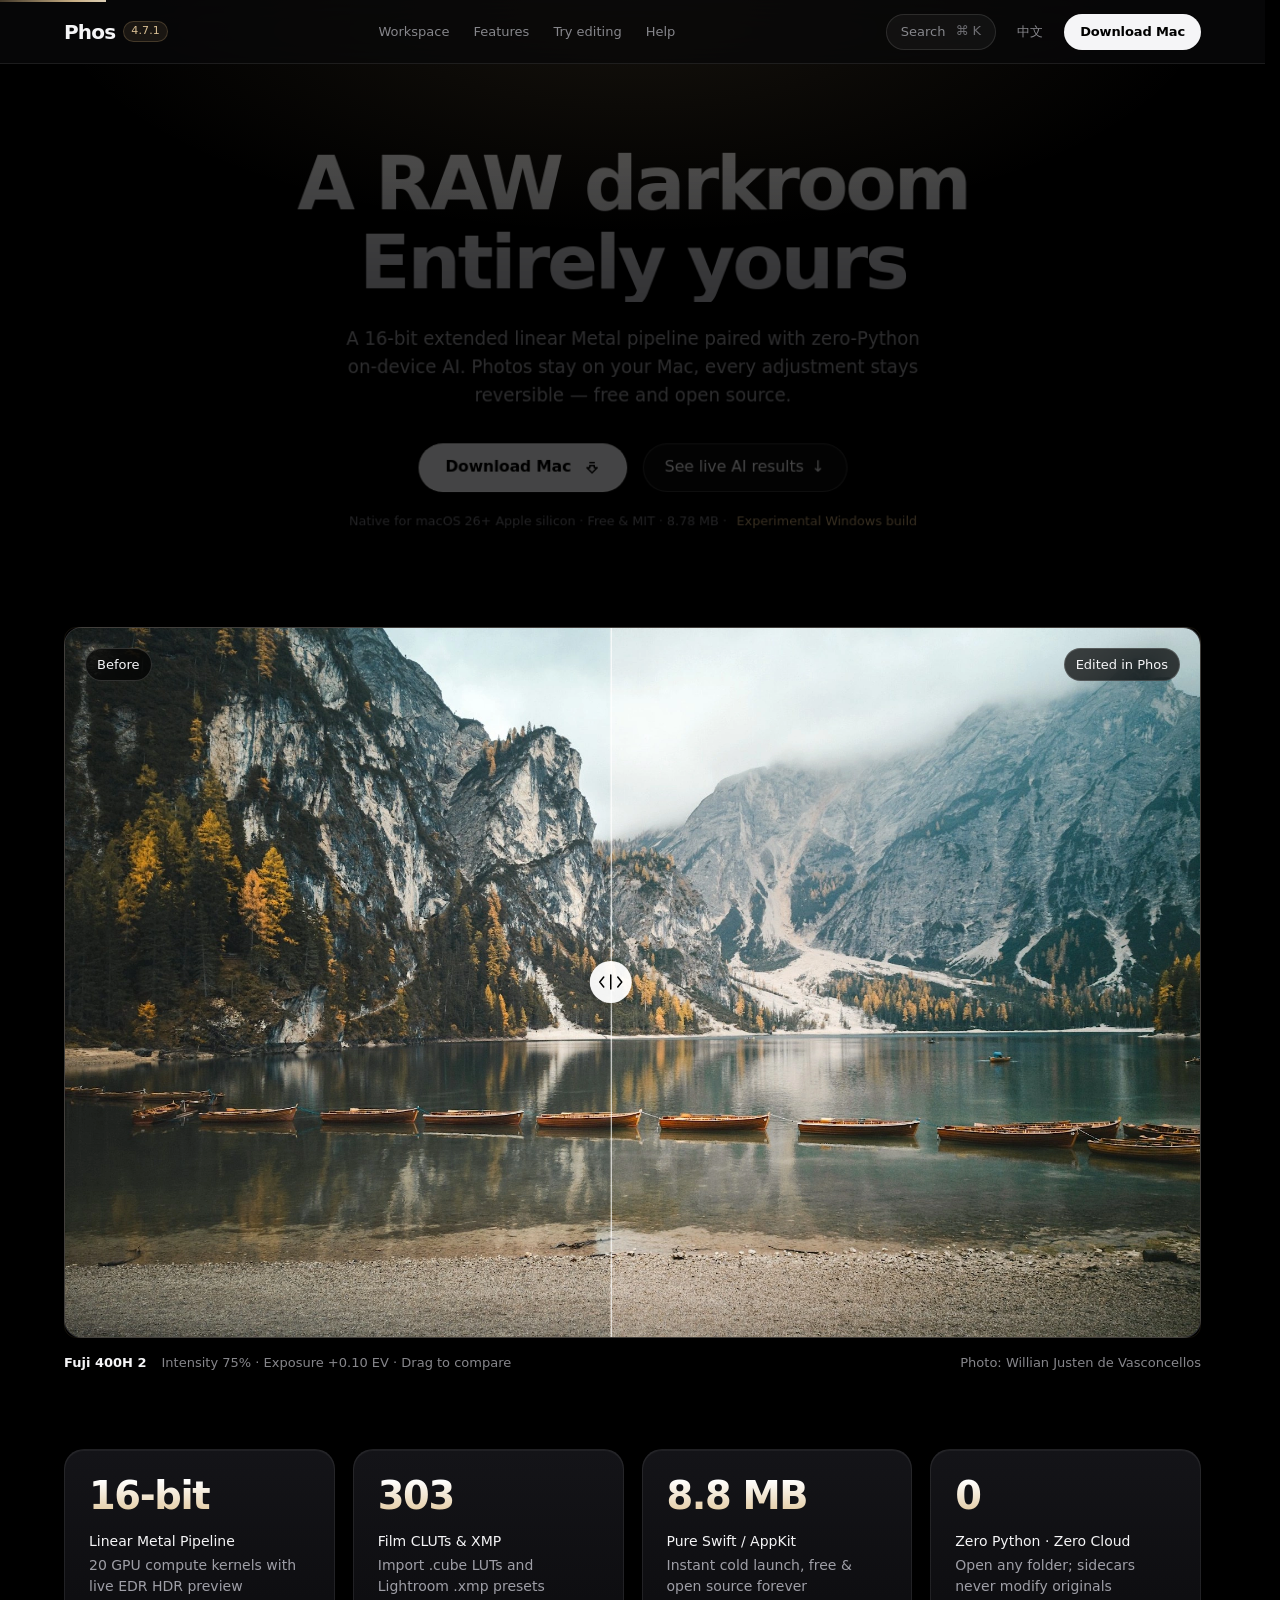
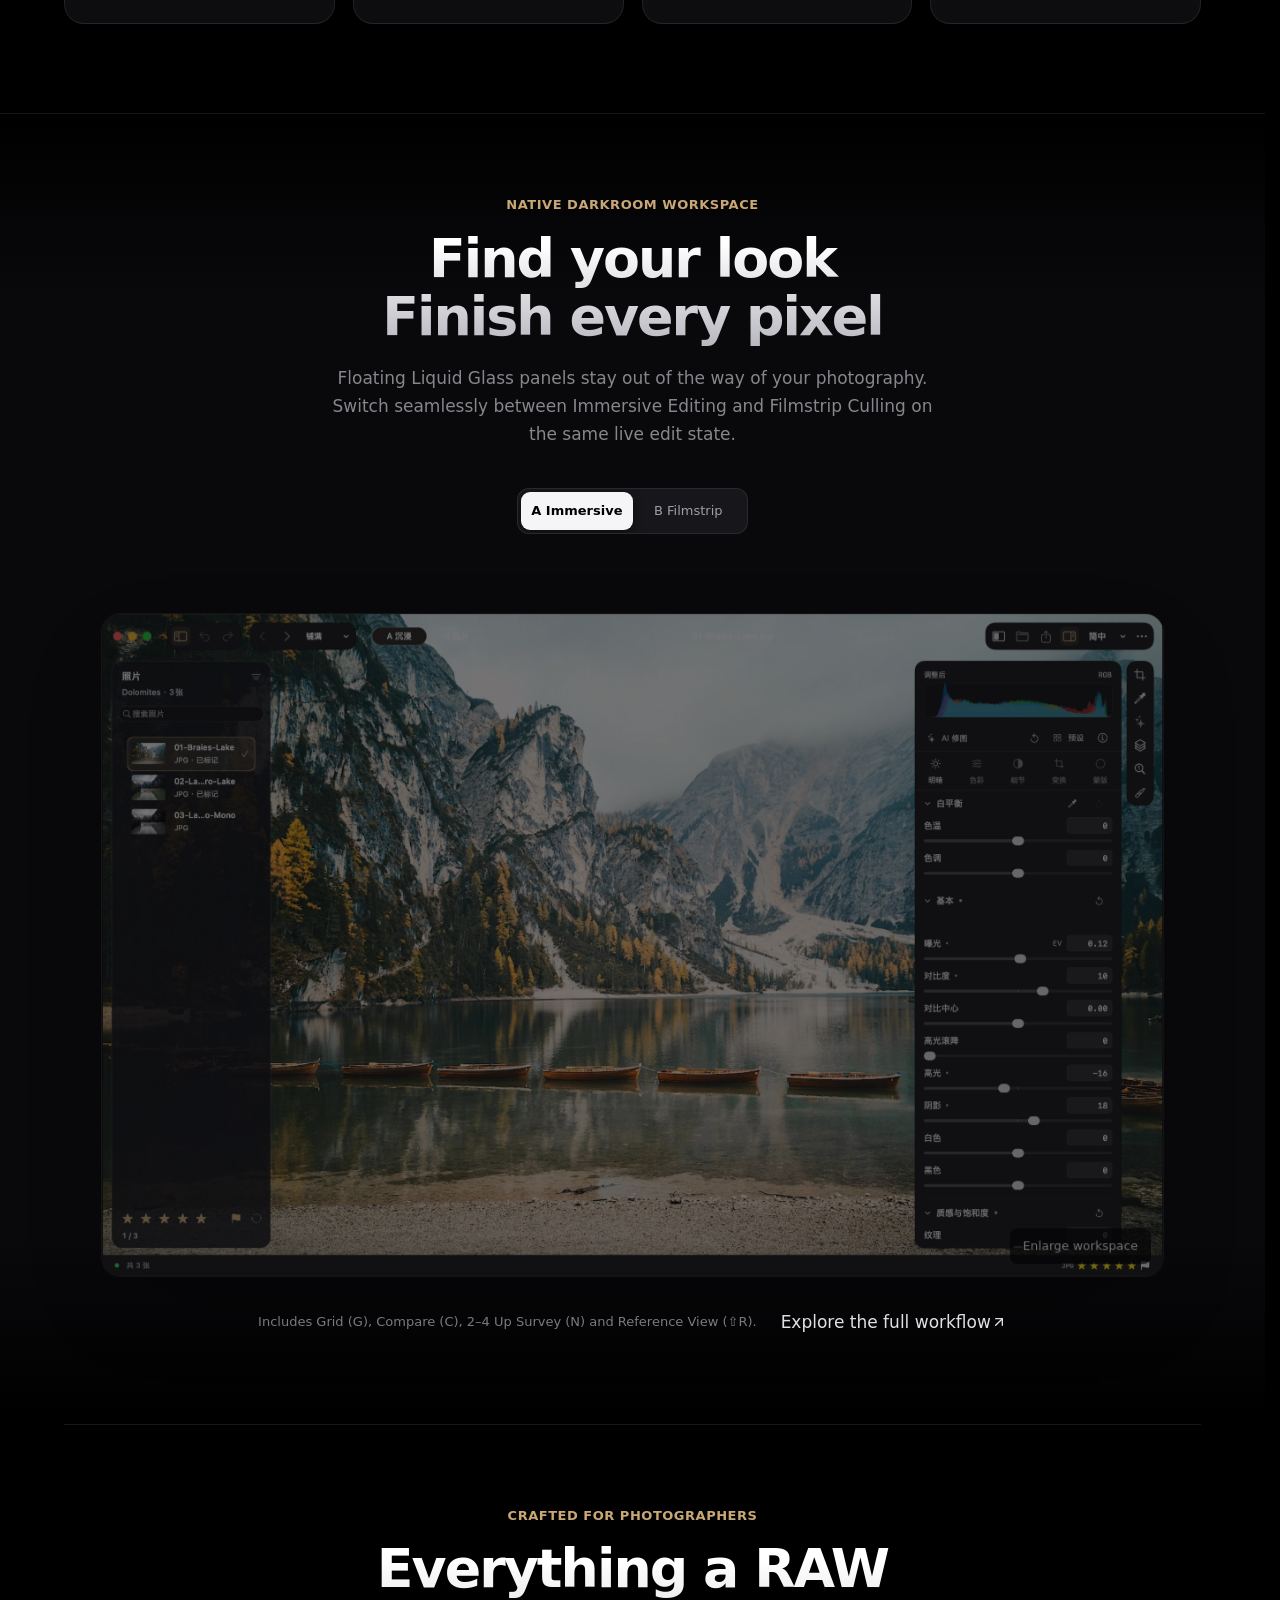
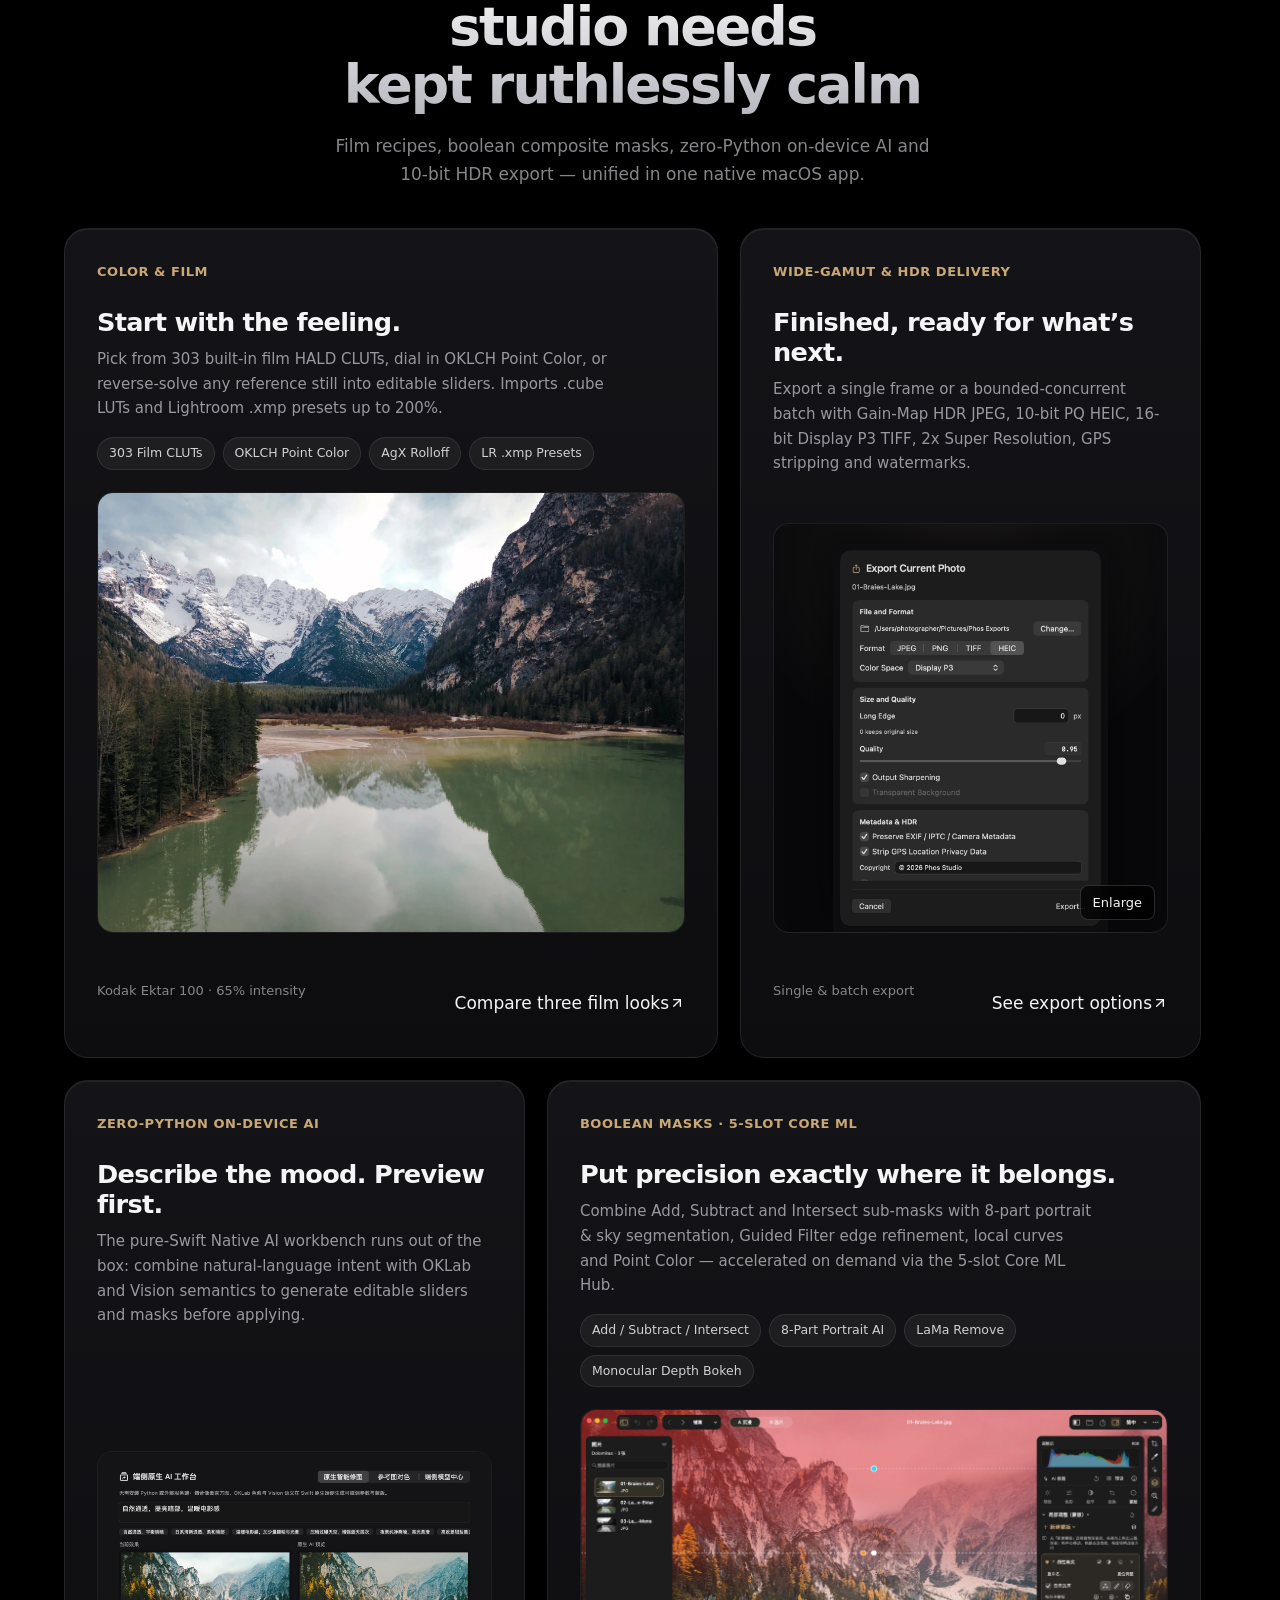
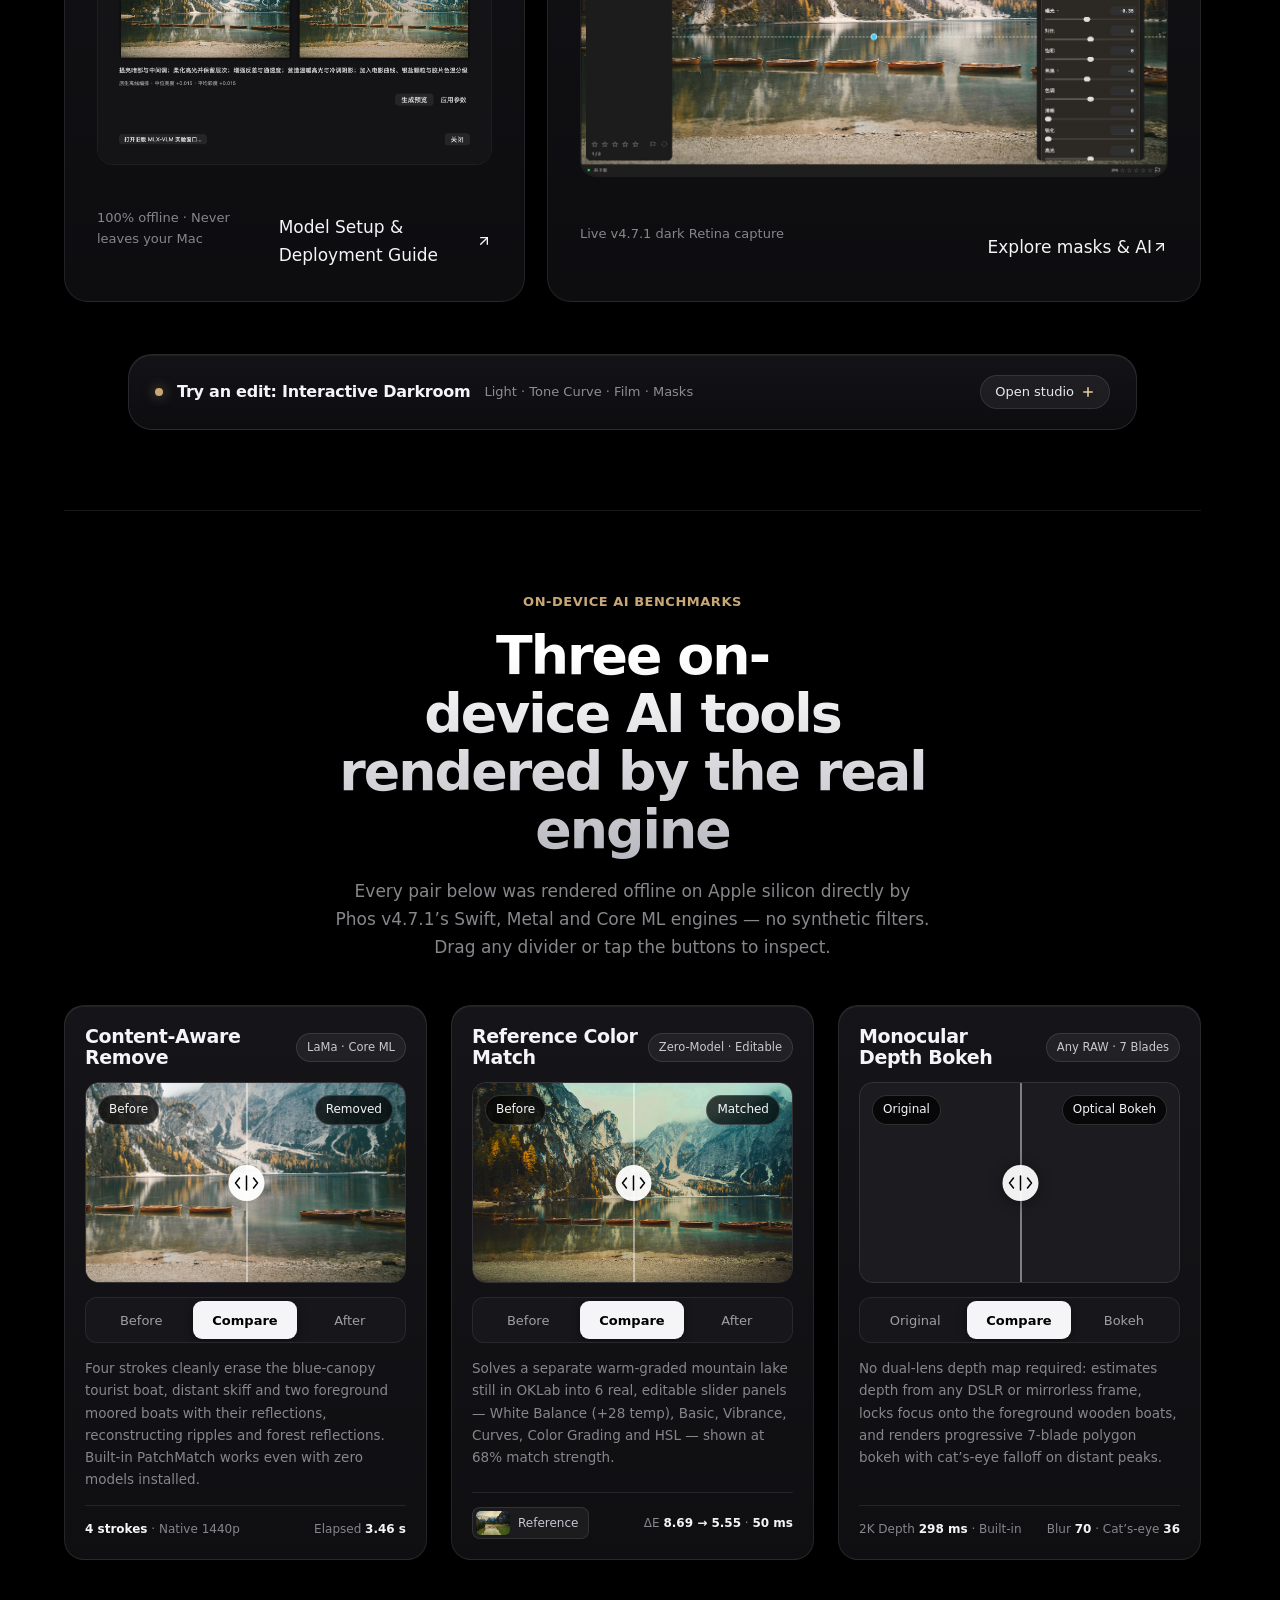
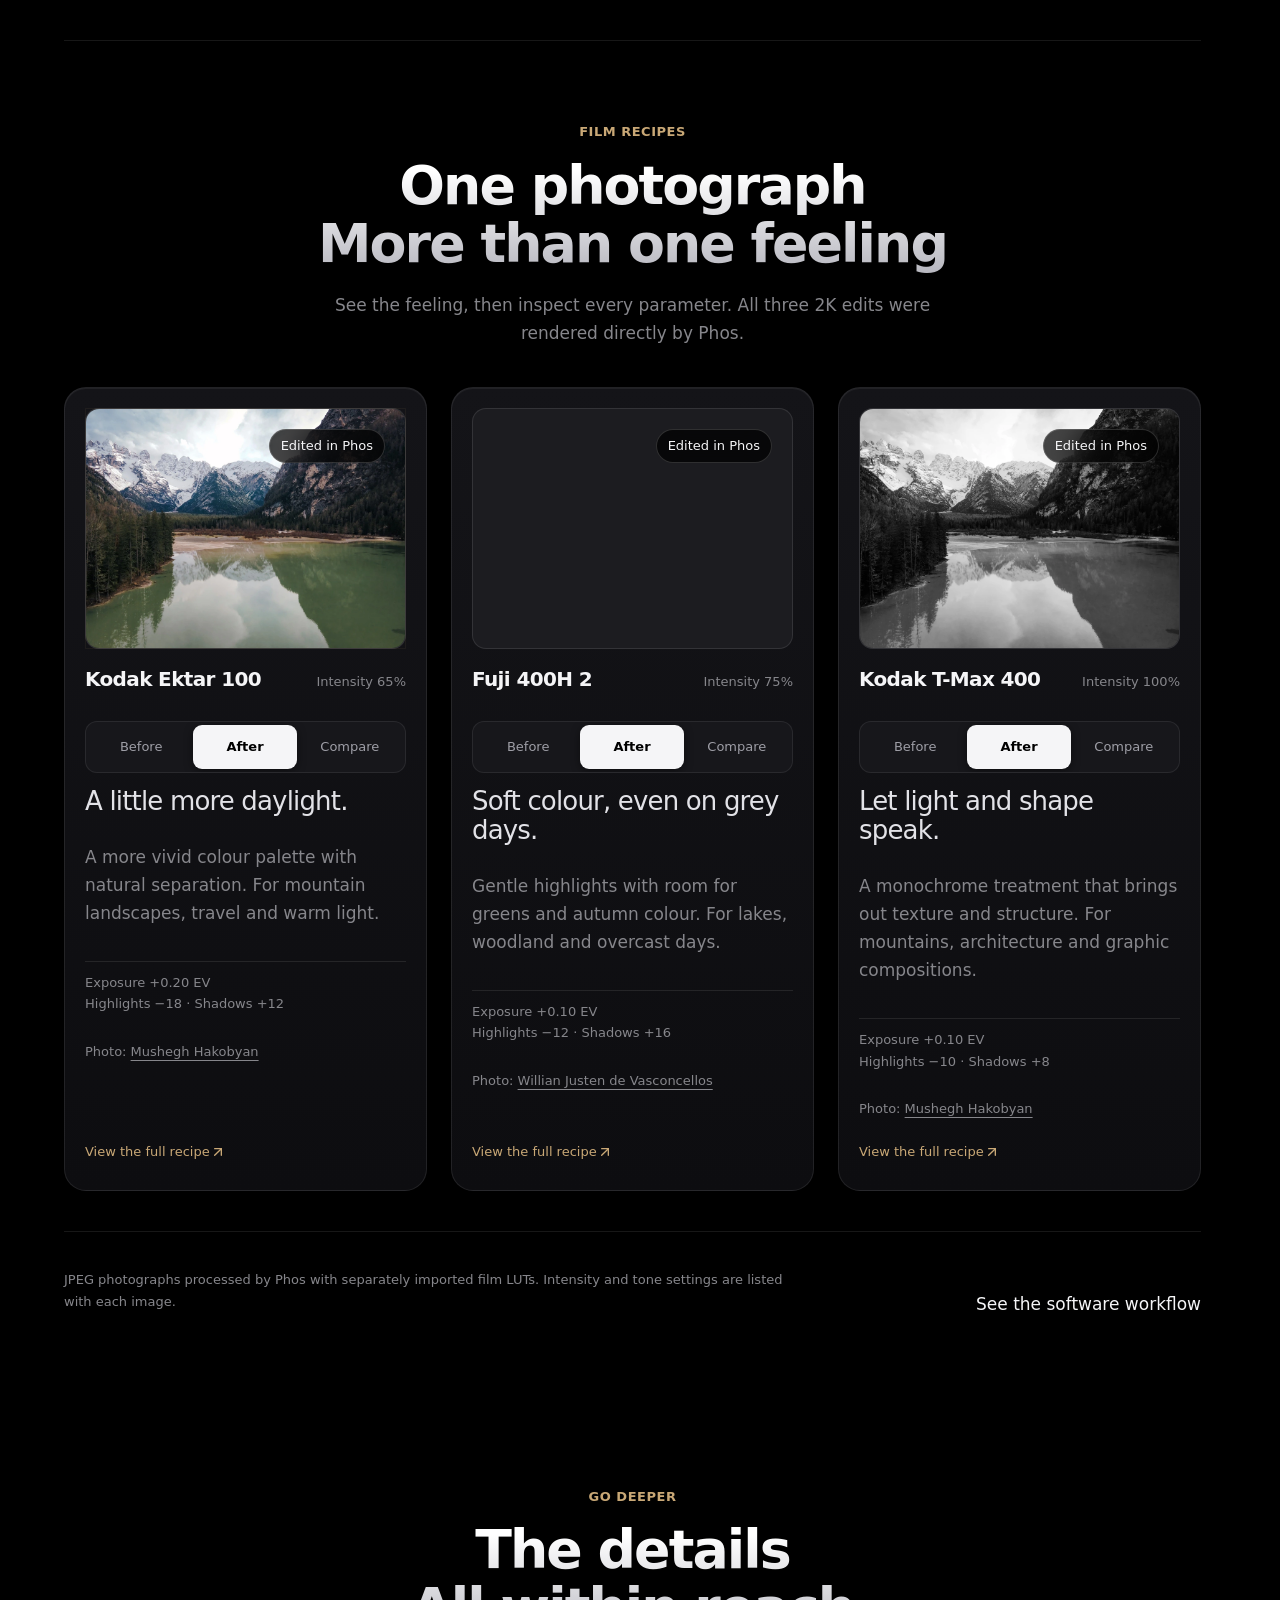
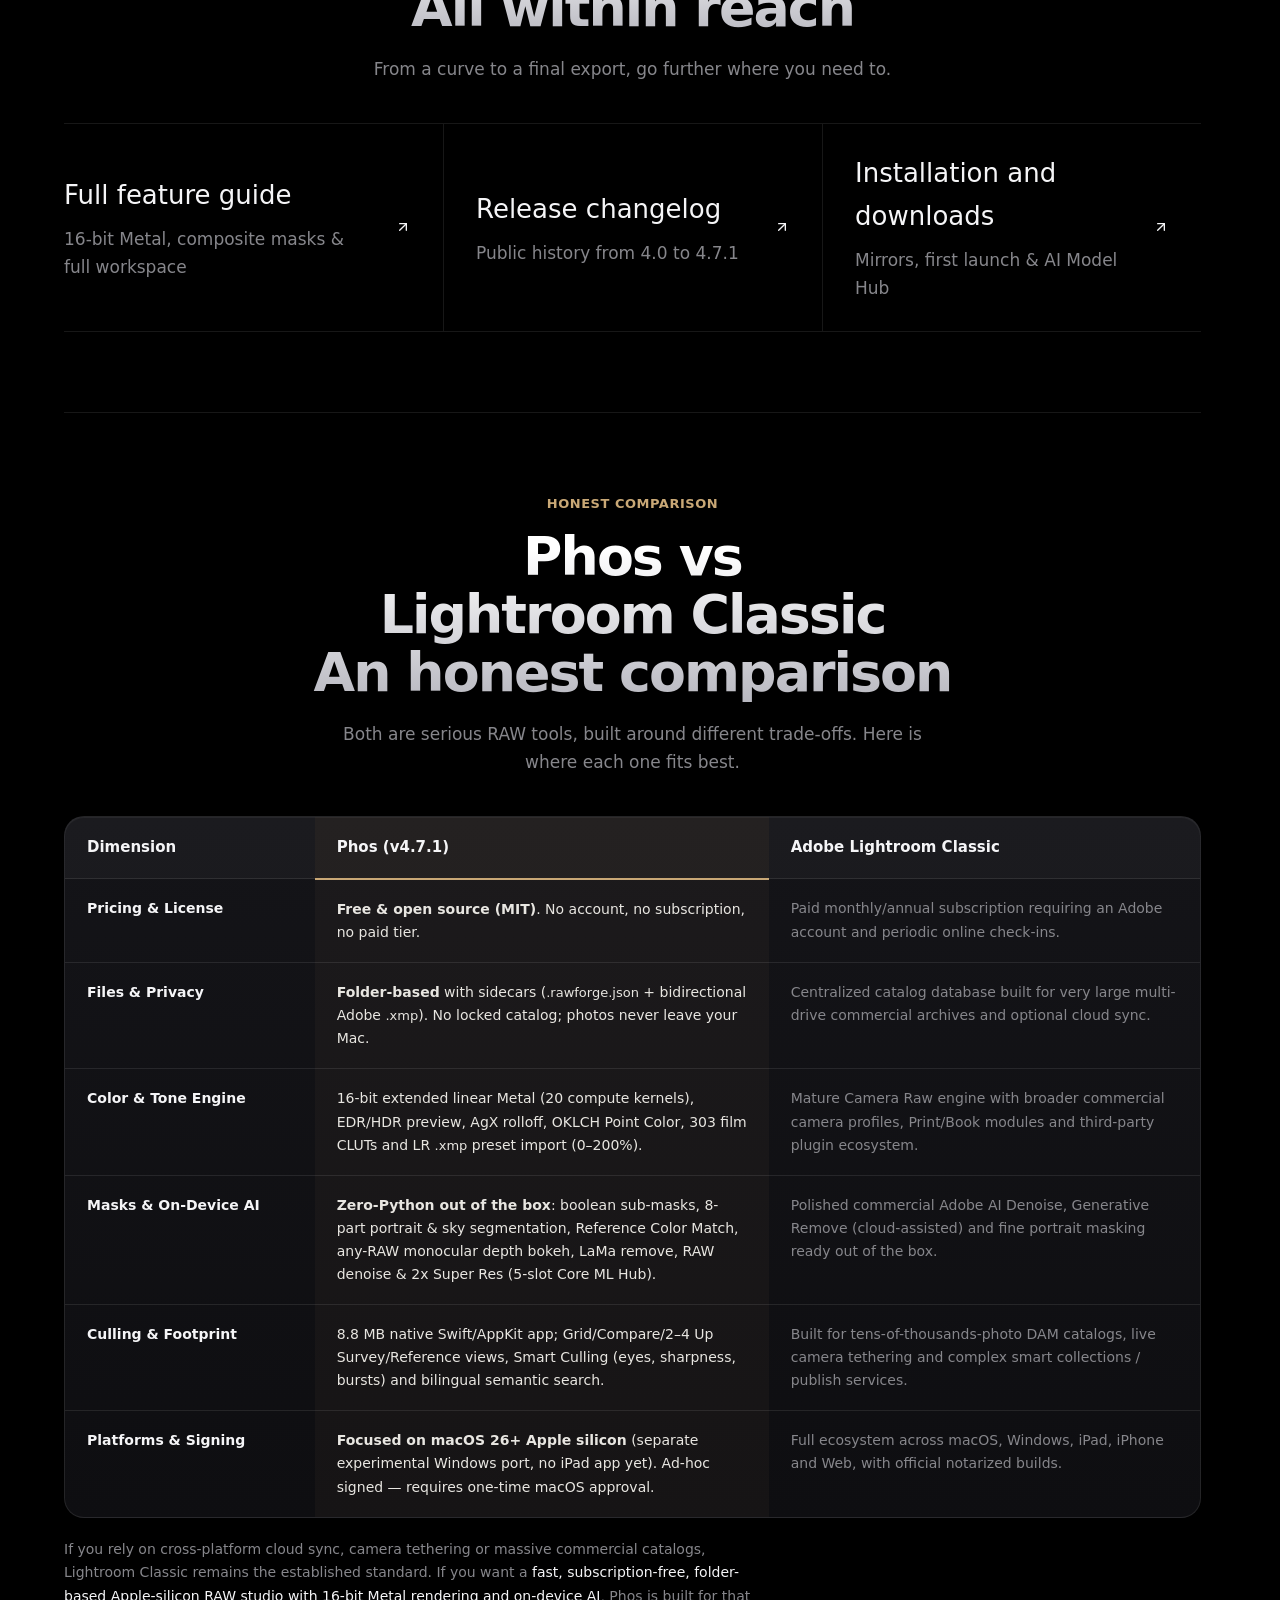
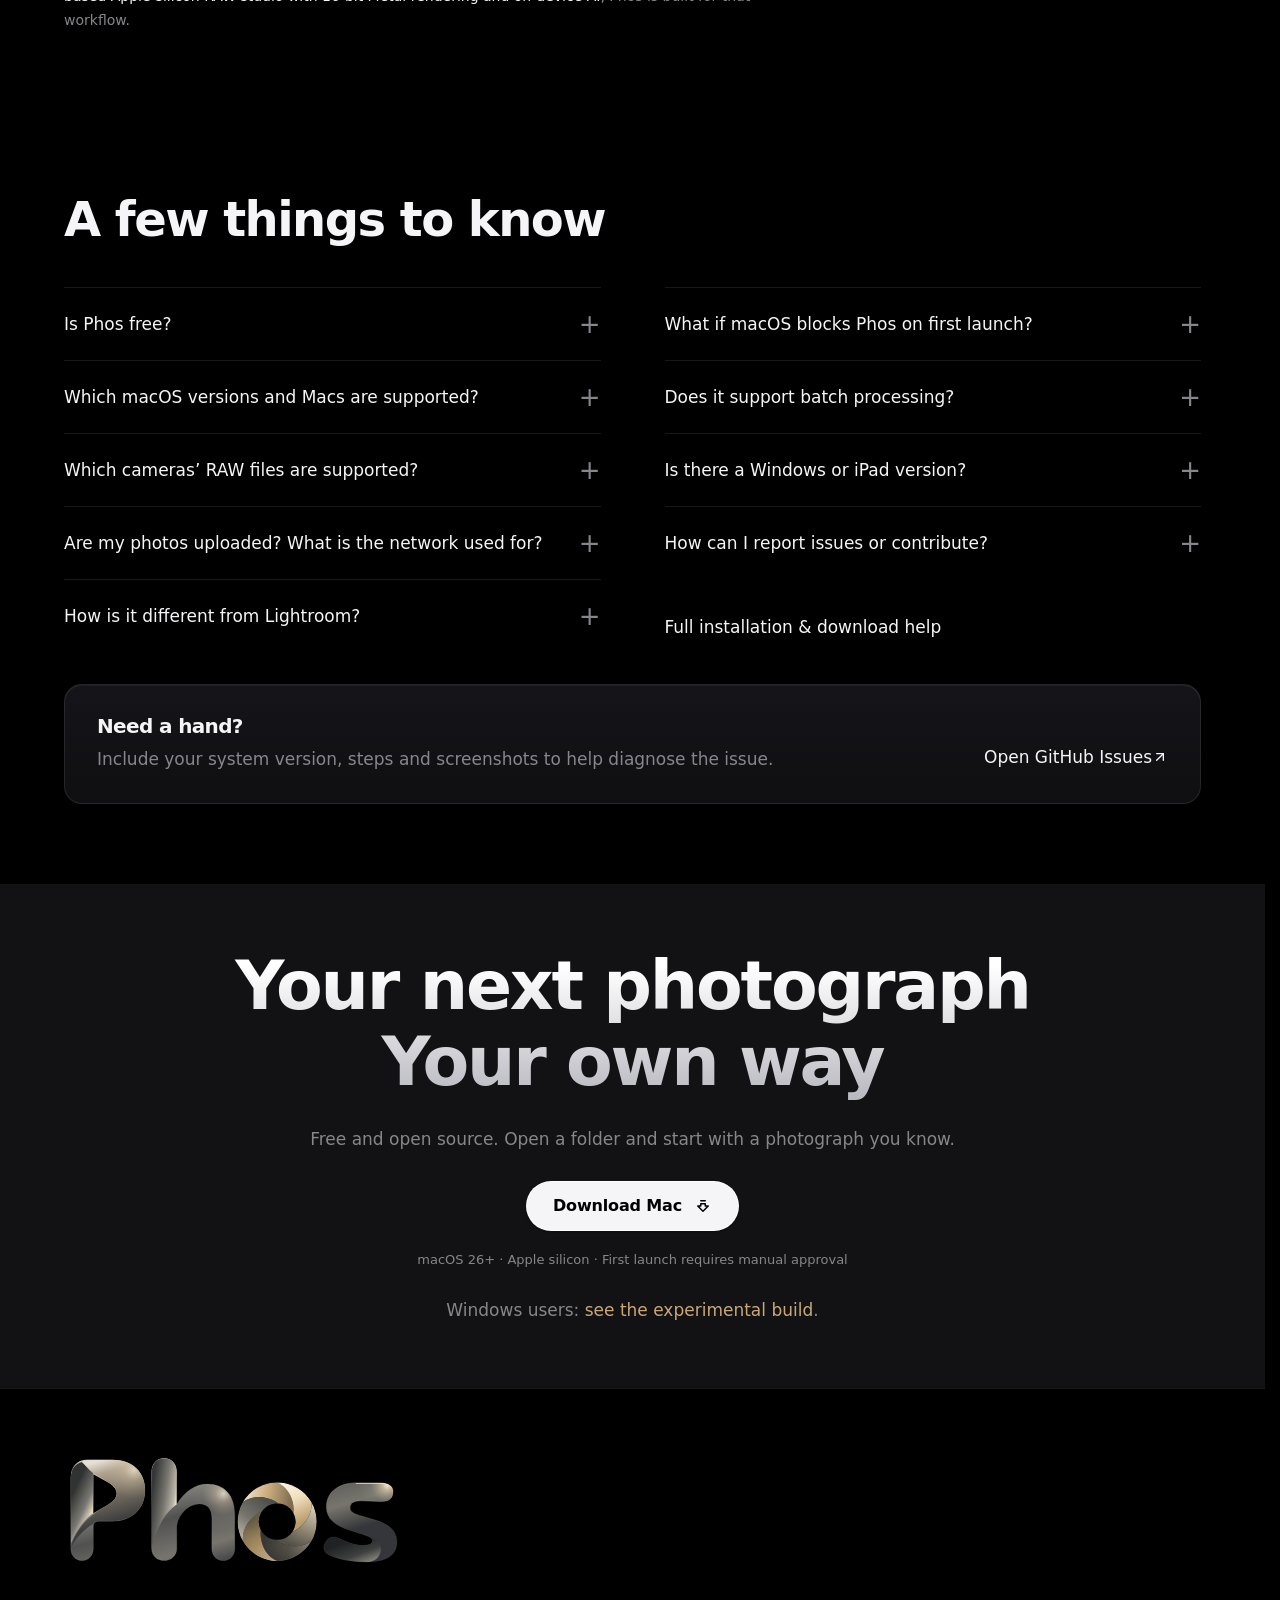
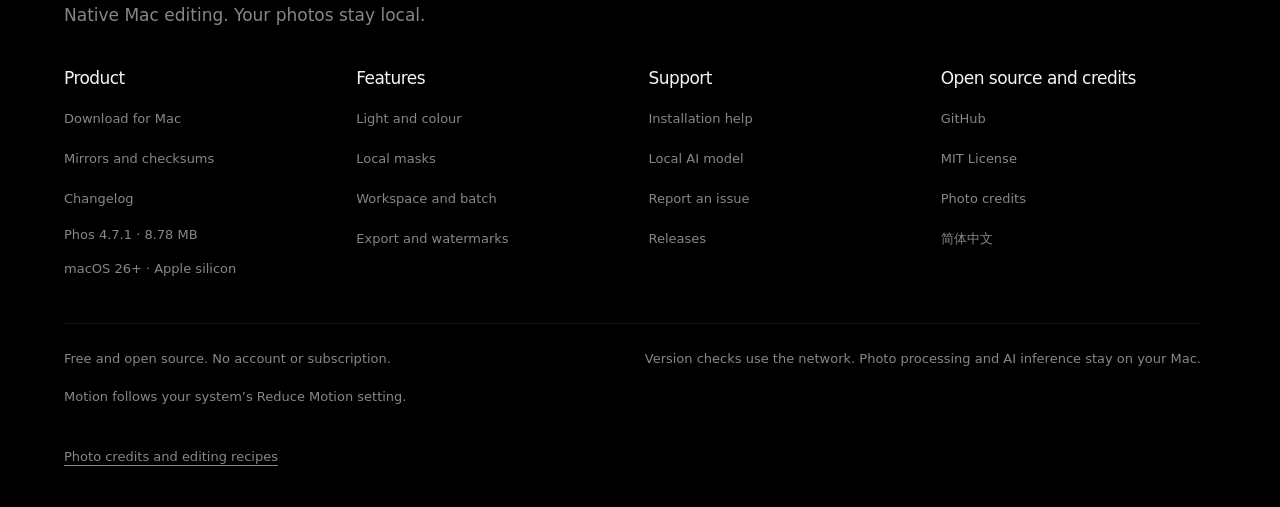
==== commit 05a97df8: "fix(site): replace mask overlay screenshots with fixed renders & add complete AI model deployment gu" ====
--- a/en/index.html
+++ b/en/index.html
@@ -172,11 +172,11 @@
 }
 </script>
 
-<link rel="stylesheet" href="../assets/home-layout.css?v=520studio">
-
-<link rel="stylesheet" href="../assets/system.css?v=520studio">
-
-<link rel="stylesheet" href="../assets/motion.css?v=520studio"><link rel="stylesheet" href="../assets/p0.css?v=520studio"><link rel="stylesheet" href="../assets/editor-demo.css?v=520studio"><link rel="stylesheet" href="../assets/seam-light.css?v=520studio"><link rel="stylesheet" href="../assets/kinetic-light.css?v=520studio"></head>
+<link rel="stylesheet" href="../assets/home-layout.css?v=530models">
+
+<link rel="stylesheet" href="../assets/system.css?v=530models">
+
+<link rel="stylesheet" href="../assets/motion.css?v=530models"><link rel="stylesheet" href="../assets/p0.css?v=530models"><link rel="stylesheet" href="../assets/editor-demo.css?v=530models"><link rel="stylesheet" href="../assets/seam-light.css?v=530models"><link rel="stylesheet" href="../assets/kinetic-light.css?v=530models"></head>
 
 <body><a class="skip" href="#main">Skip to content</a>
 
@@ -211,8 +211,8 @@
 <figure class="hero-photo-story page-width">
 <div class="hero-stage-scrub">
 <div class="photo-comparison signature-product hero-compare" data-compare="hero" data-split="48" data-seam data-edge="all" data-tone="light" data-trigger="enter" data-strength="default">
-<div class="compare-viewport"><img class="compare-after" src="../images/photo-edits/braies-fuji-after-1600.webp?v=520studio" srcset="../images/photo-edits/braies-fuji-after-800.webp?v=520studio 1024w, ../images/photo-edits/braies-fuji-after-1600.webp?v=520studio 2048w" sizes="(max-width: 760px) 100vw, 1280px" width="2048" height="1280" alt="An autumn lake and wooden boats edited with Phos film and tone controls" fetchpriority="high" decoding="async">
-<div class="compare-before"><img src="../images/photo-edits/braies-fuji-before-1600.webp?v=520studio" srcset="../images/photo-edits/braies-fuji-before-800.webp?v=520studio 1024w, ../images/photo-edits/braies-fuji-before-1600.webp?v=520studio 2048w" sizes="(max-width: 760px) 100vw, 1280px" width="2048" height="1280" alt="" decoding="async"></div>
+<div class="compare-viewport"><img class="compare-after" src="../images/photo-edits/braies-fuji-after-1600.webp?v=530models" srcset="../images/photo-edits/braies-fuji-after-800.webp?v=530models 1024w, ../images/photo-edits/braies-fuji-after-1600.webp?v=530models 2048w" sizes="(max-width: 760px) 100vw, 1280px" width="2048" height="1280" alt="An autumn lake and wooden boats edited with Phos film and tone controls" fetchpriority="high" decoding="async">
+<div class="compare-before"><img src="../images/photo-edits/braies-fuji-before-1600.webp?v=530models" srcset="../images/photo-edits/braies-fuji-before-800.webp?v=530models 1024w, ../images/photo-edits/braies-fuji-before-1600.webp?v=530models 2048w" sizes="(max-width: 760px) 100vw, 1280px" width="2048" height="1280" alt="" decoding="async"></div>
 <div class="compare-labels" aria-hidden="true"><span>Before</span><span>Edited in Phos</span></div>
 <span class="compare-divider" aria-hidden="true"><span><svg viewBox="0 0 32 24" width="32" height="24" fill="none" aria-hidden="true"><path d="m9 7-4 5 4 5M23 7l4 5-4 5M16 5v14" stroke="currentColor" stroke-width="1.5" stroke-linecap="round" stroke-linejoin="round"/></svg></span></span><input class="compare-range" type="range" min="0" max="100" value="48" step="1" aria-label="Fuji 400H 2 before/after comparison, percentage of original image"></div>
 </div>
@@ -245,7 +245,7 @@
 <div class="workspace-slot">
 <div class="mode-picker" role="group" aria-label="Workspace layout"><button type="button" data-workspace="a" aria-pressed="true">A Immersive</button><button type="button" data-workspace="b" aria-pressed="false">B Filmstrip</button></div>
 <figure class="workspace-figure" data-apple-stage>
-<div class="workspace-image" data-seam data-edge="all" data-tone="light" data-trigger="enter" data-strength="quiet"><img src="../images/native-20261031/workspace-a.webp?v=520studio" width="2400" height="1498" alt="Phos v4.7.1 Immersive dark workspace" class="workspace-shot active" loading="lazy" decoding="async"><img src="../images/native-20261031/workspace-b.webp?v=520studio" width="2400" height="1498" alt="Phos v4.7.1 Filmstrip dark workspace" class="workspace-shot" aria-hidden="true" loading="lazy" decoding="async"></div>
+<div class="workspace-image" data-seam data-edge="all" data-tone="light" data-trigger="enter" data-strength="quiet"><img src="../images/native-20261031/workspace-a.webp?v=530models" width="2400" height="1498" alt="Phos v4.7.1 Immersive dark workspace" class="workspace-shot active" loading="lazy" decoding="async"><img src="../images/native-20261031/workspace-b.webp?v=530models" width="2400" height="1498" alt="Phos v4.7.1 Filmstrip dark workspace" class="workspace-shot" aria-hidden="true" loading="lazy" decoding="async"></div>
 <button class="image-zoom" type="button" data-zoom="workspace-real">Enlarge workspace</button>
 <figcaption id="workspaceCaption" aria-live="polite" data-a="A Immersive · Your photograph fills the canvas between floating Liquid Glass controls." data-b="B Filmstrip · Full-frame safe canvas paired with bottom filmstrip, grid, compare and survey views.">A Immersive · Your photograph fills the canvas between floating Liquid Glass controls.</figcaption>
 </figure>
@@ -274,7 +274,7 @@
 <ul class="bento-points"><li>303 Film CLUTs</li><li>OKLCH Point Color</li><li>AgX Rolloff</li><li>LR .xmp Presets</li></ul>
 </div>
 <div class="bento-media">
-<img src="../images/photo-edits/landro-ektar-after-1600.webp?v=520studio" srcset="../images/photo-edits/landro-ektar-after-800.webp?v=520studio 1024w, ../images/photo-edits/landro-ektar-after-1600.webp?v=520studio 2048w" sizes="(max-width: 1100px) 100vw, 720px" width="2048" height="1536" alt="Dolomites mountain lake edited with Kodak Ektar 100 film recipe" loading="lazy" decoding="async">
+<img src="../images/photo-edits/landro-ektar-after-1600.webp?v=530models" srcset="../images/photo-edits/landro-ektar-after-800.webp?v=530models 1024w, ../images/photo-edits/landro-ektar-after-1600.webp?v=530models 2048w" sizes="(max-width: 1100px) 100vw, 720px" width="2048" height="1536" alt="Dolomites mountain lake edited with Kodak Ektar 100 film recipe" loading="lazy" decoding="async">
 </div>
 <div class="bento-foot"><span>Kodak Ektar 100 · 65% intensity</span><a class="text-link" href="#gallery">Compare three film looks ↗</a></div>
 </article>
@@ -286,7 +286,7 @@
 <p>Export a single frame or a bounded-concurrent batch with Gain-Map HDR JPEG, 10-bit PQ HEIC, 16-bit Display P3 TIFF, 2x Super Resolution, GPS stripping and watermarks.</p>
 </div>
 <div class="bento-media is-tall">
-<img src="../images/native-20261031/en-export.webp?v=520studio" width="928" height="1318" alt="Phos v4.7.1 English dark export sheet showing Display P3, HDR, metadata privacy and watermark options" loading="lazy" decoding="async">
+<img src="../images/native-20261031/en-export.webp?v=530models" width="928" height="1318" alt="Phos v4.7.1 English dark export sheet showing Display P3, HDR, metadata privacy and watermark options" loading="lazy" decoding="async">
 <button class="image-zoom" type="button" data-zoom="export-real">Enlarge</button>
 </div>
 <div class="bento-foot"><span>Single &amp; batch export</span><a class="text-link" href="features.html#export">See export options ↗</a></div>
@@ -299,9 +299,9 @@
 <p>The pure-Swift Native AI workbench runs out of the box: combine natural-language intent with OKLab and Vision semantics to generate editable sliders and masks before applying.</p>
 </div>
 <div class="bento-media">
-<img src="../images/ai-preview.webp?v=520studio" width="1560" height="1240" alt="Phos v4.7.1 Native AI workbench live side-by-side preview and parameter plan" loading="lazy" decoding="async">
-</div>
-<div class="bento-foot"><span>100% offline · Never leaves your Mac</span><a class="text-link" href="help.html#ai-model">Native AI &amp; Model Hub ↗</a></div>
+<img src="../images/ai-preview.webp?v=530models" width="1560" height="1240" alt="Phos v4.7.1 Native AI workbench live side-by-side preview and parameter plan" loading="lazy" decoding="async">
+</div>
+<div class="bento-foot"><span>100% offline · Never leaves your Mac</span><a class="text-link" href="help.html#ai-model">Model Setup &amp; Deployment Guide ↗</a></div>
 </article>
 
 <article class="bento-card bento-span-7" data-apple-reveal data-delay="1">
@@ -312,7 +312,7 @@
 <ul class="bento-points"><li>Add / Subtract / Intersect</li><li>8-Part Portrait AI</li><li>LaMa Remove</li><li>Monocular Depth Bokeh</li></ul>
 </div>
 <div class="bento-media">
-<img src="../images/06-linear-gradient-mask.webp?v=520studio" width="2400" height="1498" alt="Phos v4.7.1 linear gradient mask controls and composite boolean sub-masks panel" loading="lazy" decoding="async">
+<img src="../images/06-linear-gradient-mask.webp?v=530models" width="2400" height="1498" alt="Phos v4.7.1 linear gradient mask controls and composite boolean sub-masks panel" loading="lazy" decoding="async">
 </div>
 <div class="bento-foot"><span>Live v4.7.1 dark Retina capture</span><a class="text-link" href="features.html#masks">Explore masks &amp; AI ↗</a></div>
 </article>
@@ -396,7 +396,7 @@
         <g clip-path="url(#frameClip)">
           <g filter="url(#toneFx)">
             <g id="sceneGroup">
-              <image href="../images/photo-edits/braies-fuji-before-1600.webp?v=520studio" x="0" y="0" width="1200" height="760" preserveAspectRatio="xMidYMid slice"></image>
+              <image href="../images/photo-edits/braies-fuji-before-1600.webp?v=530models" x="0" y="0" width="1200" height="760" preserveAspectRatio="xMidYMid slice"></image>
               <rect id="maskLayer" x="0" y="0" width="1200" height="760" fill="url(#maskGrad)" opacity="0" style="mix-blend-mode:screen;transition:opacity .3s ease"></rect>
             </g>
           </g>
@@ -409,7 +409,7 @@
             </defs>
             <path id="brushEffect" fill="none" stroke="#fff" stroke-width="70" stroke-linecap="round" stroke-linejoin="round" opacity="0.35"></path>
             <image id="rangeEffect" x="0" y="0" width="1200" height="760" opacity="0"></image>
-            <image id="depthEffect" x="0" y="0" width="1200" height="760" href="../images/photo-edits/braies-fuji-before-1600.webp?v=520studio" preserveAspectRatio="xMidYMid slice" mask="url(#paintedRegion)" filter="url(#depthBlur)" opacity="0"></image>
+            <image id="depthEffect" x="0" y="0" width="1200" height="760" href="../images/photo-edits/braies-fuji-before-1600.webp?v=530models" preserveAspectRatio="xMidYMid slice" mask="url(#paintedRegion)" filter="url(#depthBlur)" opacity="0"></image>
           </g>
           <g id="guides" opacity="0" style="transition:opacity .28s ease">
             <g id="linearGuides" stroke="#fff" stroke-opacity="0.78" stroke-width="1.4" stroke-dasharray="7 6" fill="none">
@@ -591,9 +591,9 @@
 
 <div class="photo-comparison" data-compare="ai-remove" data-split="50">
 
-<div class="compare-viewport"><img class="compare-after" src="../images/ai-demos/remove-after.webp?v=520studio" width="1440" height="900" alt="Alpine lake mirror after Phos on-device LaMa removes the tourist boat, distant boat and moored wooden boat" loading="lazy" decoding="async">
-
-<div class="compare-before"><img src="../images/ai-demos/remove-before.webp?v=520studio" width="1440" height="900" alt="" loading="lazy" decoding="async"></div>
+<div class="compare-viewport"><img class="compare-after" src="../images/ai-demos/remove-after.webp?v=530models" width="1440" height="900" alt="Alpine lake mirror after Phos on-device LaMa removes the tourist boat, distant boat and moored wooden boat" loading="lazy" decoding="async">
+
+<div class="compare-before"><img src="../images/ai-demos/remove-before.webp?v=530models" width="1440" height="900" alt="" loading="lazy" decoding="async"></div>
 
 <div class="compare-labels" aria-hidden="true"><span>Before</span><span>Removed</span></div>
 
@@ -617,9 +617,9 @@
 
 <div class="photo-comparison" data-compare="ai-match" data-split="50">
 
-<div class="compare-viewport"><img class="compare-after" src="../images/ai-demos/colormatch-after.webp?v=520studio" width="2048" height="1280" alt="Overcast Dolomites lake matched to a warm golden film still using Phos Reference Color Match" loading="lazy" decoding="async">
-
-<div class="compare-before"><img src="../images/ai-demos/colormatch-before.webp?v=520studio" width="2048" height="1280" alt="" loading="lazy" decoding="async"></div>
+<div class="compare-viewport"><img class="compare-after" src="../images/ai-demos/colormatch-after.webp?v=530models" width="2048" height="1280" alt="Overcast Dolomites lake matched to a warm golden film still using Phos Reference Color Match" loading="lazy" decoding="async">
+
+<div class="compare-before"><img src="../images/ai-demos/colormatch-before.webp?v=530models" width="2048" height="1280" alt="" loading="lazy" decoding="async"></div>
 
 <div class="compare-labels" aria-hidden="true"><span>Before</span><span>Matched</span></div>
 
@@ -631,7 +631,7 @@
 
 <p>Solves a separate warm-graded mountain lake still in OKLab into 6 real, editable slider panels — White Balance (+28 temp), Basic, Vibrance, Curves, Color Grading and HSL — shown at 68% match strength.</p>
 
-<div class="ai-demo-metrics"><span class="ref-chip"><img src="../images/ai-demos/colormatch-ref.webp?v=520studio" width="480" height="360" alt="Warm golden film reference still" loading="lazy" decoding="async"><span>Reference</span></span><span>ΔE <strong>8.69 → 5.55</strong> · <strong>50 ms</strong></span></div>
+<div class="ai-demo-metrics"><span class="ref-chip"><img src="../images/ai-demos/colormatch-ref.webp?v=530models" width="480" height="360" alt="Warm golden film reference still" loading="lazy" decoding="async"><span>Reference</span></span><span>ΔE <strong>8.69 → 5.55</strong> · <strong>50 ms</strong></span></div>
 
 </article>
 
@@ -643,9 +643,9 @@
 
 <div class="photo-comparison" data-compare="ai-bokeh" data-split="50">
 
-<div class="compare-viewport"><img class="compare-after" src="../images/ai-demos/bokeh-after.webp?v=520studio" width="2048" height="1280" alt="Phos monocular depth estimation focusing on the foreground wooden boats while softly defocusing distant Dolomites peaks" loading="lazy" decoding="async">
-
-<div class="compare-before"><img src="../images/ai-demos/bokeh-before.webp?v=520studio" width="2048" height="1280" alt="" loading="lazy" decoding="async"></div>
+<div class="compare-viewport"><img class="compare-after" src="../images/ai-demos/bokeh-after.webp?v=530models" width="2048" height="1280" alt="Phos monocular depth estimation focusing on the foreground wooden boats while softly defocusing distant Dolomites peaks" loading="lazy" decoding="async">
+
+<div class="compare-before"><img src="../images/ai-demos/bokeh-before.webp?v=530models" width="2048" height="1280" alt="" loading="lazy" decoding="async"></div>
 
 <div class="compare-labels" aria-hidden="true"><span>Original</span><span>Optical Bokeh</span></div>
 
@@ -681,9 +681,9 @@
 
 <div class="photo-comparison " data-compare="look-0" data-split="0" data-seam data-edge="all" data-tone="light" data-trigger="enter" data-strength="quiet">
 
-<div class="compare-viewport"><img class="compare-after" src="../images/photo-edits/landro-ektar-after-1600.webp?v=520studio" srcset="../images/photo-edits/landro-ektar-after-800.webp?v=520studio 1024w, ../images/photo-edits/landro-ektar-after-1600.webp?v=520studio 2048w" sizes="(max-width: 760px) 100vw, 400px" width="2048" height="1536" alt="A little more daylight. film edit" loading="lazy" decoding="async">
-
-<div class="compare-before"><img src="../images/photo-edits/landro-ektar-before-1600.webp?v=520studio" srcset="../images/photo-edits/landro-ektar-before-800.webp?v=520studio 1024w, ../images/photo-edits/landro-ektar-before-1600.webp?v=520studio 2048w" sizes="(max-width: 760px) 100vw, 400px" width="2048" height="1536" alt="" loading="lazy" decoding="async"></div>
+<div class="compare-viewport"><img class="compare-after" src="../images/photo-edits/landro-ektar-after-1600.webp?v=530models" srcset="../images/photo-edits/landro-ektar-after-800.webp?v=530models 1024w, ../images/photo-edits/landro-ektar-after-1600.webp?v=530models 2048w" sizes="(max-width: 760px) 100vw, 400px" width="2048" height="1536" alt="A little more daylight. film edit" loading="lazy" decoding="async">
+
+<div class="compare-before"><img src="../images/photo-edits/landro-ektar-before-1600.webp?v=530models" srcset="../images/photo-edits/landro-ektar-before-800.webp?v=530models 1024w, ../images/photo-edits/landro-ektar-before-1600.webp?v=530models 2048w" sizes="(max-width: 760px) 100vw, 400px" width="2048" height="1536" alt="" loading="lazy" decoding="async"></div>
 
 <div class="compare-labels" aria-hidden="true"><span>Before</span><span>Edited in Phos</span></div>
 
@@ -709,9 +709,9 @@
 
 <div class="photo-comparison " data-compare="look-1" data-split="0">
 
-<div class="compare-viewport"><img class="compare-after" src="../images/photo-edits/braies-fuji-after-1600.webp?v=520studio" srcset="../images/photo-edits/braies-fuji-after-800.webp?v=520studio 1024w, ../images/photo-edits/braies-fuji-after-1600.webp?v=520studio 2048w" sizes="(max-width: 760px) 100vw, 400px" width="2048" height="1280" alt="Soft colour, even on grey days. film edit" loading="lazy" decoding="async">
-
-<div class="compare-before"><img src="../images/photo-edits/braies-fuji-before-1600.webp?v=520studio" srcset="../images/photo-edits/braies-fuji-before-800.webp?v=520studio 1024w, ../images/photo-edits/braies-fuji-before-1600.webp?v=520studio 2048w" sizes="(max-width: 760px) 100vw, 400px" width="2048" height="1280" alt="" loading="lazy" decoding="async"></div>
+<div class="compare-viewport"><img class="compare-after" src="../images/photo-edits/braies-fuji-after-1600.webp?v=530models" srcset="../images/photo-edits/braies-fuji-after-800.webp?v=530models 1024w, ../images/photo-edits/braies-fuji-after-1600.webp?v=530models 2048w" sizes="(max-width: 760px) 100vw, 400px" width="2048" height="1280" alt="Soft colour, even on grey days. film edit" loading="lazy" decoding="async">
+
+<div class="compare-before"><img src="../images/photo-edits/braies-fuji-before-1600.webp?v=530models" srcset="../images/photo-edits/braies-fuji-before-800.webp?v=530models 1024w, ../images/photo-edits/braies-fuji-before-1600.webp?v=530models 2048w" sizes="(max-width: 760px) 100vw, 400px" width="2048" height="1280" alt="" loading="lazy" decoding="async"></div>
 
 <div class="compare-labels" aria-hidden="true"><span>Before</span><span>Edited in Phos</span></div>
 
@@ -737,9 +737,9 @@
 
 <div class="photo-comparison " data-compare="look-2" data-split="0">
 
-<div class="compare-viewport"><img class="compare-after" src="../images/photo-edits/landro-tmax-after-1600.webp?v=520studio" srcset="../images/photo-edits/landro-tmax-after-800.webp?v=520studio 1024w, ../images/photo-edits/landro-tmax-after-1600.webp?v=520studio 2048w" sizes="(max-width: 760px) 100vw, 400px" width="2048" height="1536" alt="Let light and shape speak. film edit" loading="lazy" decoding="async">
-
-<div class="compare-before"><img src="../images/photo-edits/landro-tmax-before-1600.webp?v=520studio" srcset="../images/photo-edits/landro-tmax-before-800.webp?v=520studio 1024w, ../images/photo-edits/landro-tmax-before-1600.webp?v=520studio 2048w" sizes="(max-width: 760px) 100vw, 400px" width="2048" height="1536" alt="" loading="lazy" decoding="async"></div>
+<div class="compare-viewport"><img class="compare-after" src="../images/photo-edits/landro-tmax-after-1600.webp?v=530models" srcset="../images/photo-edits/landro-tmax-after-800.webp?v=530models 1024w, ../images/photo-edits/landro-tmax-after-1600.webp?v=530models 2048w" sizes="(max-width: 760px) 100vw, 400px" width="2048" height="1536" alt="Let light and shape speak. film edit" loading="lazy" decoding="async">
+
+<div class="compare-before"><img src="../images/photo-edits/landro-tmax-before-1600.webp?v=530models" srcset="../images/photo-edits/landro-tmax-before-800.webp?v=530models 1024w, ../images/photo-edits/landro-tmax-before-1600.webp?v=530models 2048w" sizes="(max-width: 760px) 100vw, 400px" width="2048" height="1536" alt="" loading="lazy" decoding="async"></div>
 
 <div class="compare-labels" aria-hidden="true"><span>Before</span><span>Edited in Phos</span></div>
 
@@ -1042,16 +1042,16 @@
 </div>
 </footer>
 
-<script src="../assets/demo.js?v=520studio" defer=""></script>
-<script src="../assets/showcase.js?v=520studio" defer=""></script>
-<script src="../assets/brand-v2.js?v=520studio" defer=""></script>
-<script src="../assets/photo-edition.js?v=520studio" defer=""></script>
-<script src="../assets/navigation.js?v=520studio" defer=""></script>
-<script src="../assets/motion.js?v=520studio" defer=""></script><script src="../assets/seam-light.js?v=520studio" defer=""></script>
-<script>if(new URLSearchParams(location.search).has('audit')){const s=document.createElement('script');s.src='../assets/audit-metrics.js?v=520studio';s.defer=true;document.body.append(s);}</script>
-
-
-
-
-
-<script src="../assets/kinetic-light.js?v=520studio" defer></script></body></html>
+<script src="../assets/demo.js?v=530models" defer=""></script>
+<script src="../assets/showcase.js?v=530models" defer=""></script>
+<script src="../assets/brand-v2.js?v=530models" defer=""></script>
+<script src="../assets/photo-edition.js?v=530models" defer=""></script>
+<script src="../assets/navigation.js?v=530models" defer=""></script>
+<script src="../assets/motion.js?v=530models" defer=""></script><script src="../assets/seam-light.js?v=530models" defer=""></script>
+<script>if(new URLSearchParams(location.search).has('audit')){const s=document.createElement('script');s.src='../assets/audit-metrics.js?v=530models';s.defer=true;document.body.append(s);}</script>
+
+
+
+
+
+<script src="../assets/kinetic-light.js?v=530models" defer></script></body></html>
--- a/assets/system.css
+++ b/assets/system.css
@@ -576,3 +576,123 @@
   border:1px solid rgb(201 168 118 / .24);
 }
 @media(max-width:460px){ .nav-ver{display:none} }
+
+/* AI Model Deployment Guide (help.html#ai-model) */
+.model-tier-grid {
+  display:grid;
+  grid-template-columns:repeat(3,minmax(0,1fr));
+  gap:16px;
+  margin:22px 0 28px;
+}
+.model-tier-card {
+  padding:20px 22px;
+  border-radius:16px;
+  background:linear-gradient(180deg,#16161b 0%,#101014 100%);
+  border:1px solid rgb(255 255 255 / .09);
+  box-shadow:inset 0 1px 0 rgb(255 255 255 / .05);
+}
+.model-tier-badge {
+  display:inline-flex;
+  align-items:center;
+  padding:3px 9px;
+  border-radius:999px;
+  font-size:11.5px;
+  font-weight:600;
+  color:#e2caa0;
+  background:rgb(201 168 118 / .12);
+  border:1px solid rgb(201 168 118 / .28);
+  margin-bottom:10px;
+}
+.model-tier-card h4 {
+  font-size:17px;
+  color:#f5f5f7;
+  margin:0 0 8px;
+}
+.help-main .model-tier-card p {
+  font-size:14px;
+  line-height:1.6;
+  color:var(--muted);
+  margin:0;
+  max-width:none;
+}
+.model-table-wrap {
+  margin:22px 0 28px;
+  border-radius:16px;
+  border:1px solid rgb(255 255 255 / .09);
+  background:#0f0f13;
+  overflow-x:auto;
+}
+.model-table {
+  width:100%;
+  border-collapse:collapse;
+  min-width:760px;
+  font-size:13.5px;
+  line-height:1.55;
+}
+.model-table th {
+  text-align:left;
+  padding:13px 15px;
+  font-size:12px;
+  font-weight:600;
+  letter-spacing:.02em;
+  color:#a4a4ae;
+  background:#15151a;
+  border-bottom:1px solid rgb(255 255 255 / .09);
+  white-space:nowrap;
+}
+.model-table td {
+  padding:13px 15px;
+  color:#d8d8e0;
+  border-bottom:1px solid rgb(255 255 255 / .06);
+  vertical-align:top;
+}
+.model-table tr:last-child td { border-bottom:0; }
+.model-table td strong { color:#f5f5f7; display:block; margin-bottom:2px; }
+.model-table td small { display:block; font-size:12px; color:#8c8c96; }
+.model-shot {
+  margin:24px 0 28px;
+  max-width:780px;
+}
+.model-shot img {
+  width:100%;
+  height:auto;
+  border-radius:16px;
+  border:1px solid rgb(255 255 255 / .11);
+  box-shadow:0 20px 52px -20px rgb(0 0 0 / .75);
+}
+.model-shot figcaption {
+  margin-top:10px;
+  font-size:13px;
+  color:#8c8c96;
+}
+.model-method-grid {
+  display:grid;
+  grid-template-columns:repeat(2,minmax(0,1fr));
+  gap:16px;
+  margin:18px 0 24px;
+}
+.model-method-card {
+  padding:20px 22px;
+  border-radius:14px;
+  background:#131318;
+  border:1px solid rgb(255 255 255 / .08);
+}
+.model-method-card h4 {
+  font-size:16px;
+  color:#f5f5f7;
+  margin:0 0 10px;
+}
+.help-main .model-method-card p,
+.help-main .model-method-card ol {
+  font-size:14px;
+  line-height:1.65;
+  color:var(--muted);
+  margin:8px 0 0;
+  max-width:none;
+}
+.help-main .model-method-card ol { padding-left:20px; }
+.help-main .model-method-card li { margin-bottom:6px; font-size:14px; }
+@media(max-width:960px){
+  .model-tier-grid,
+  .model-method-grid { grid-template-columns:minmax(0,1fr); }
+}
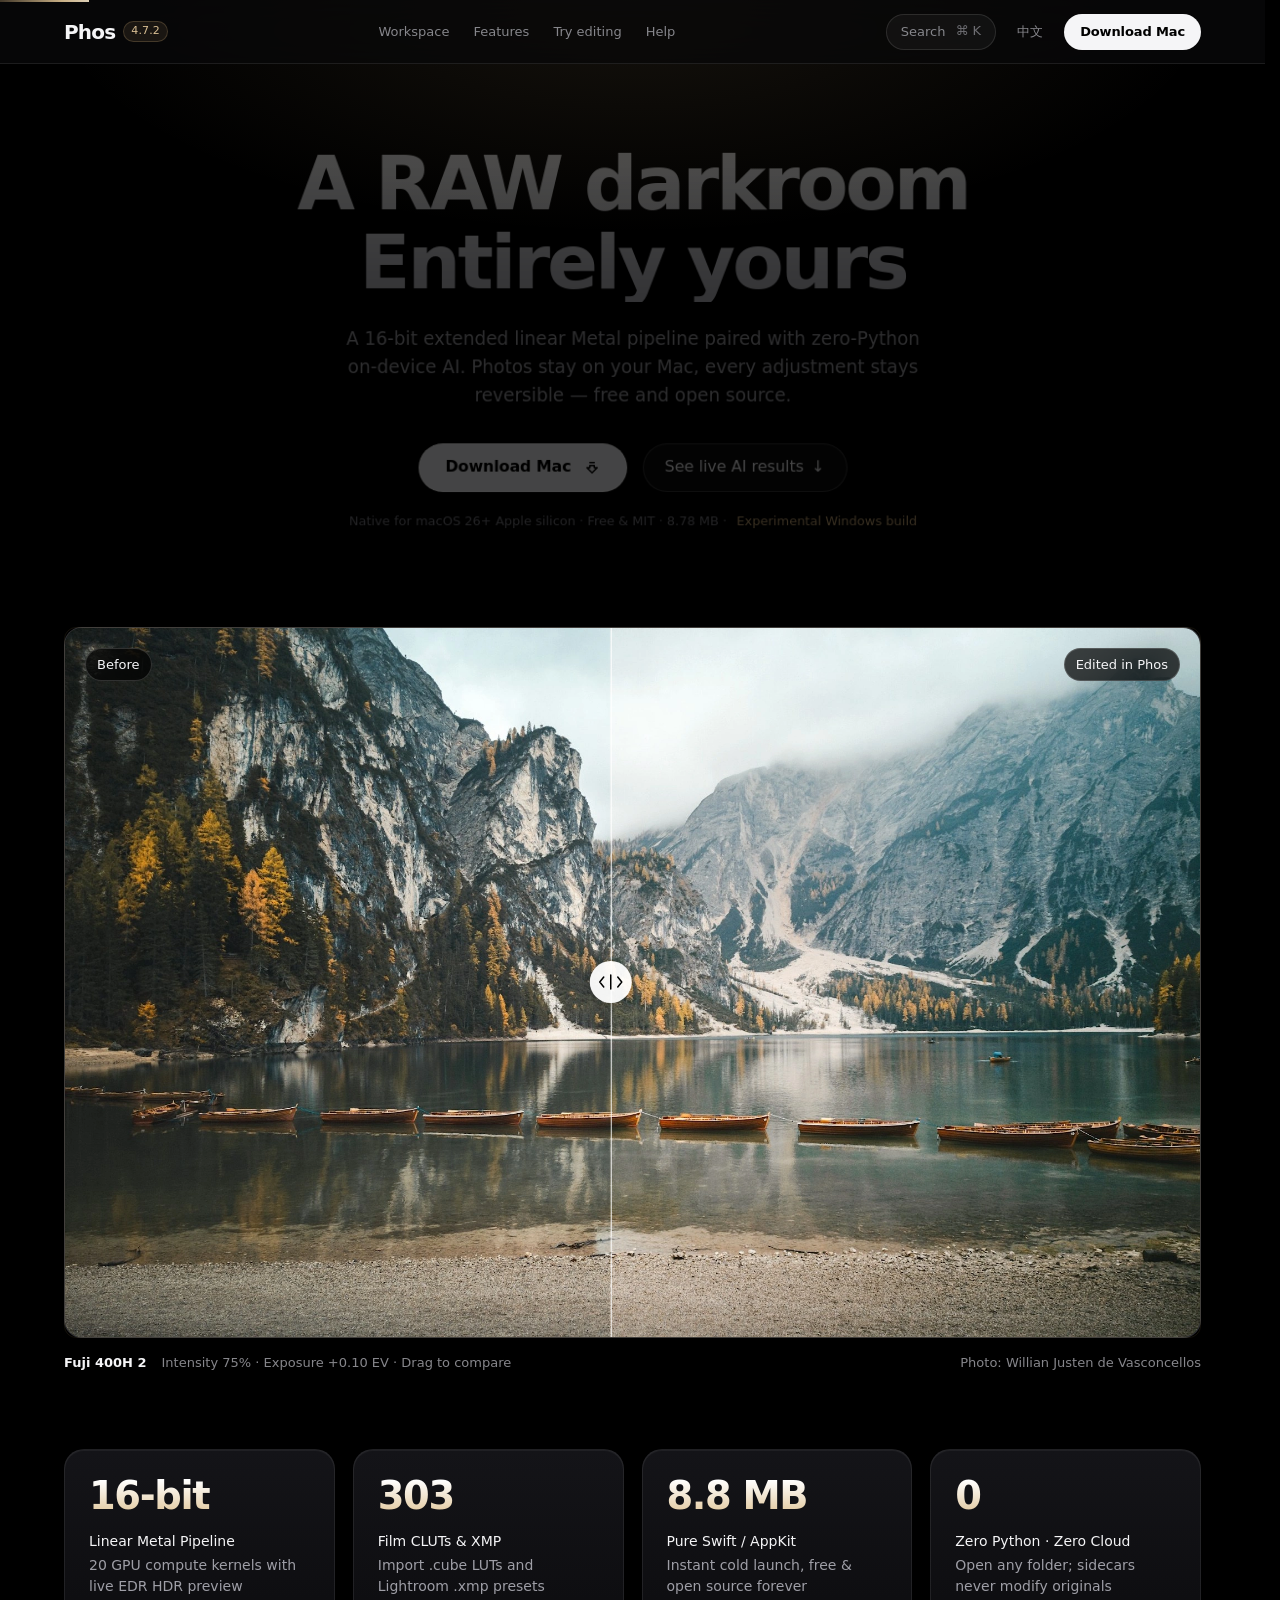
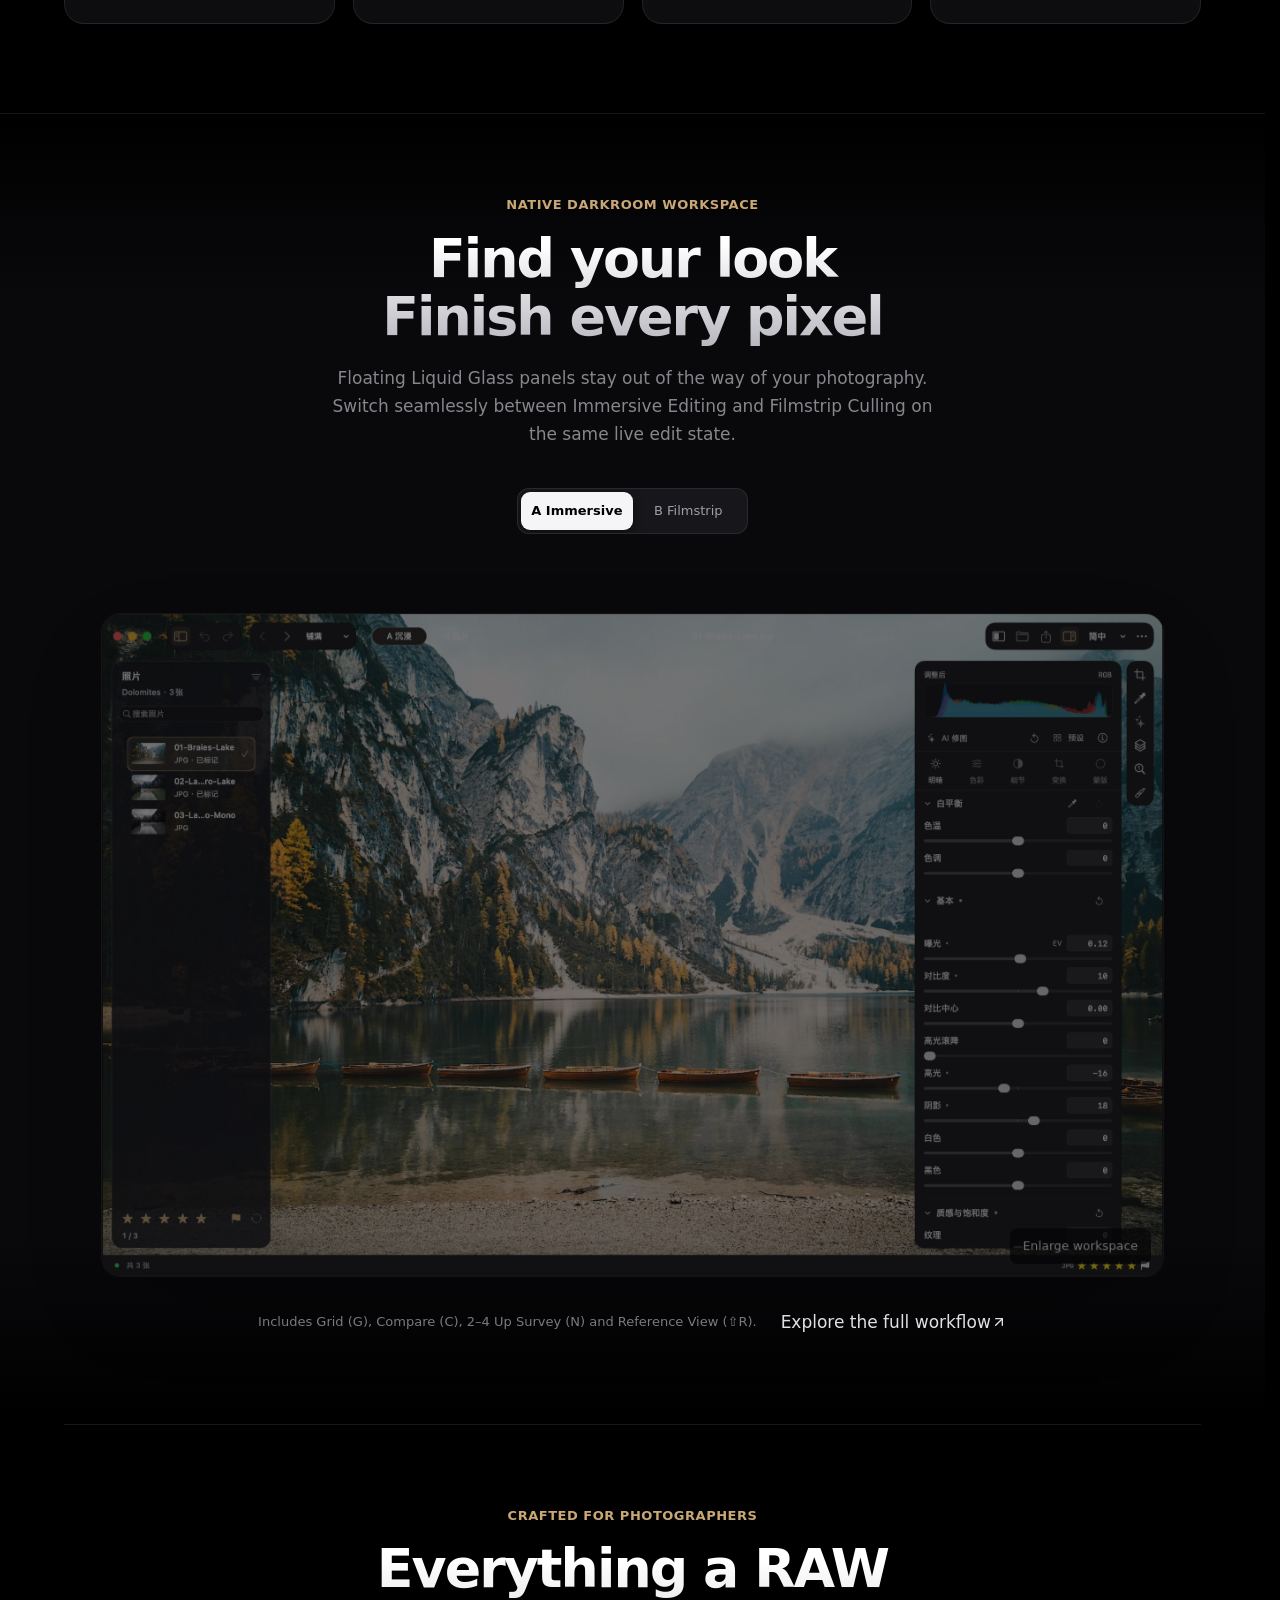
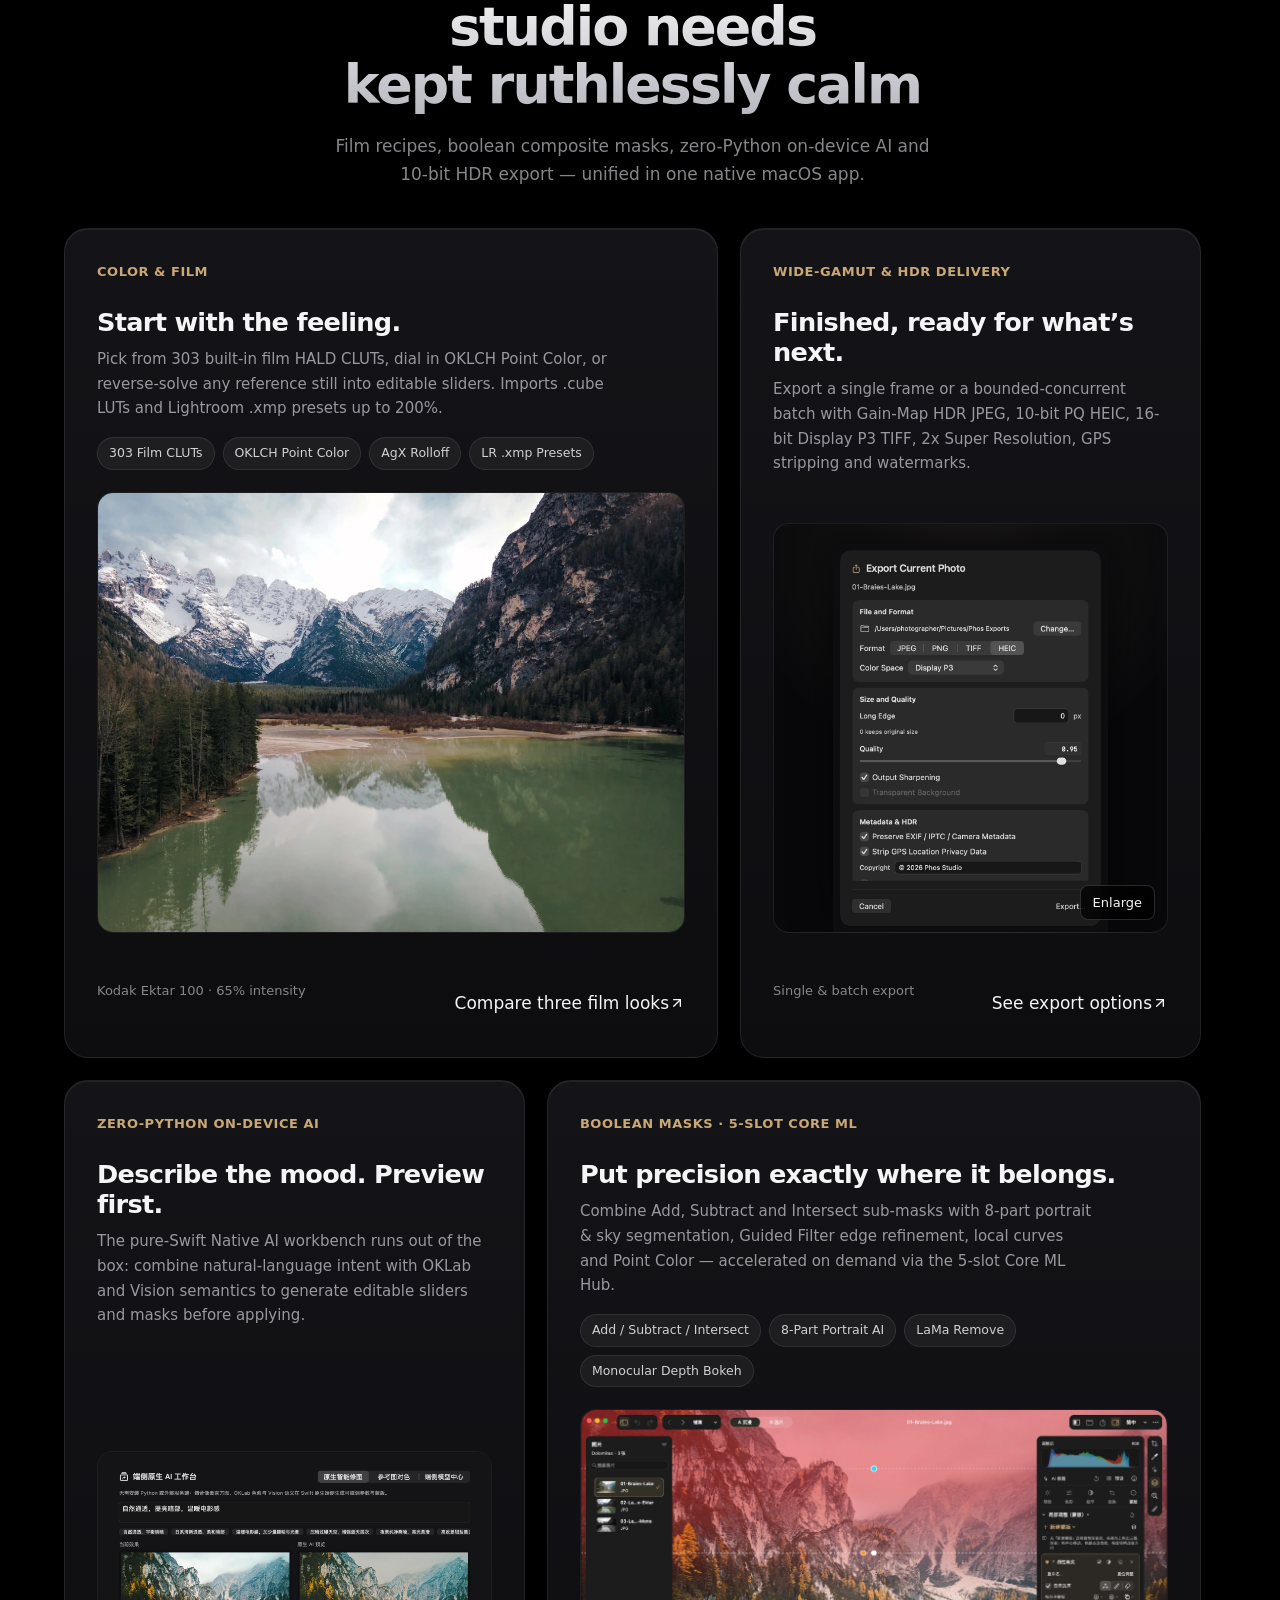
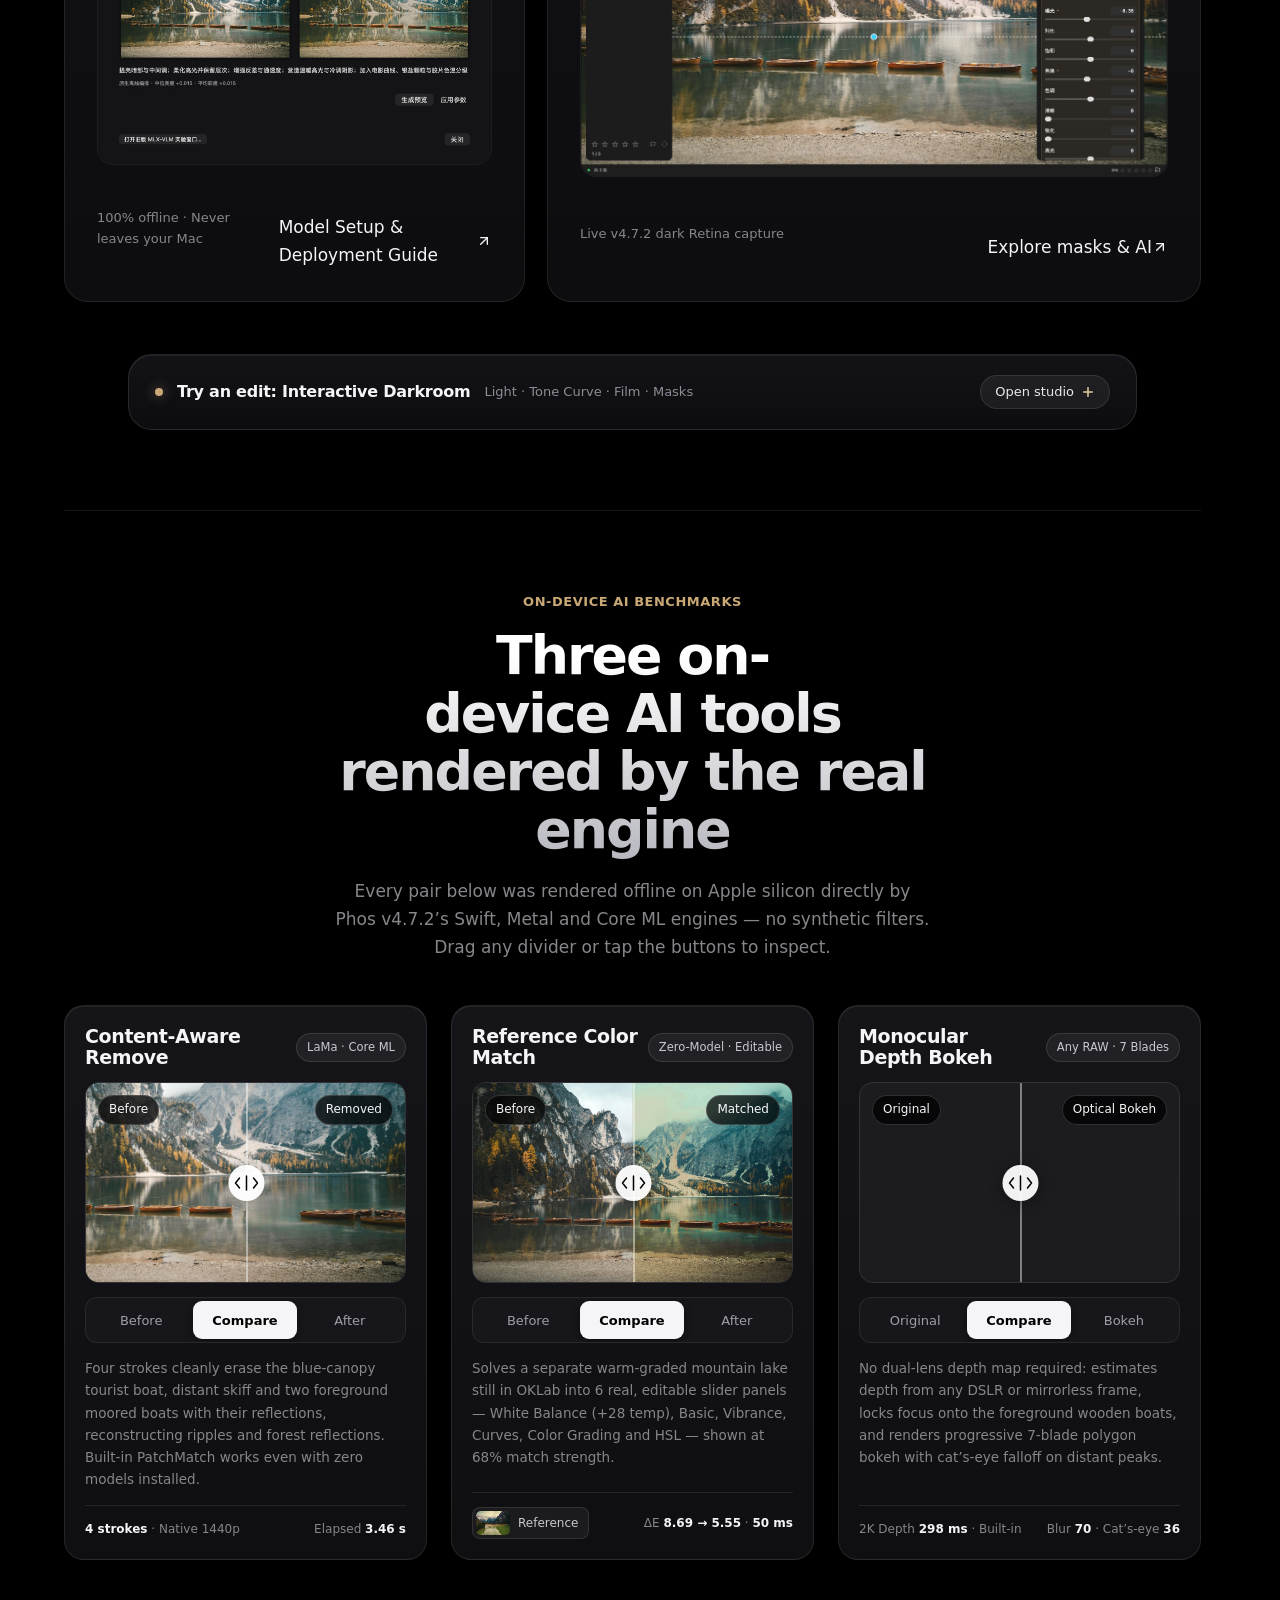
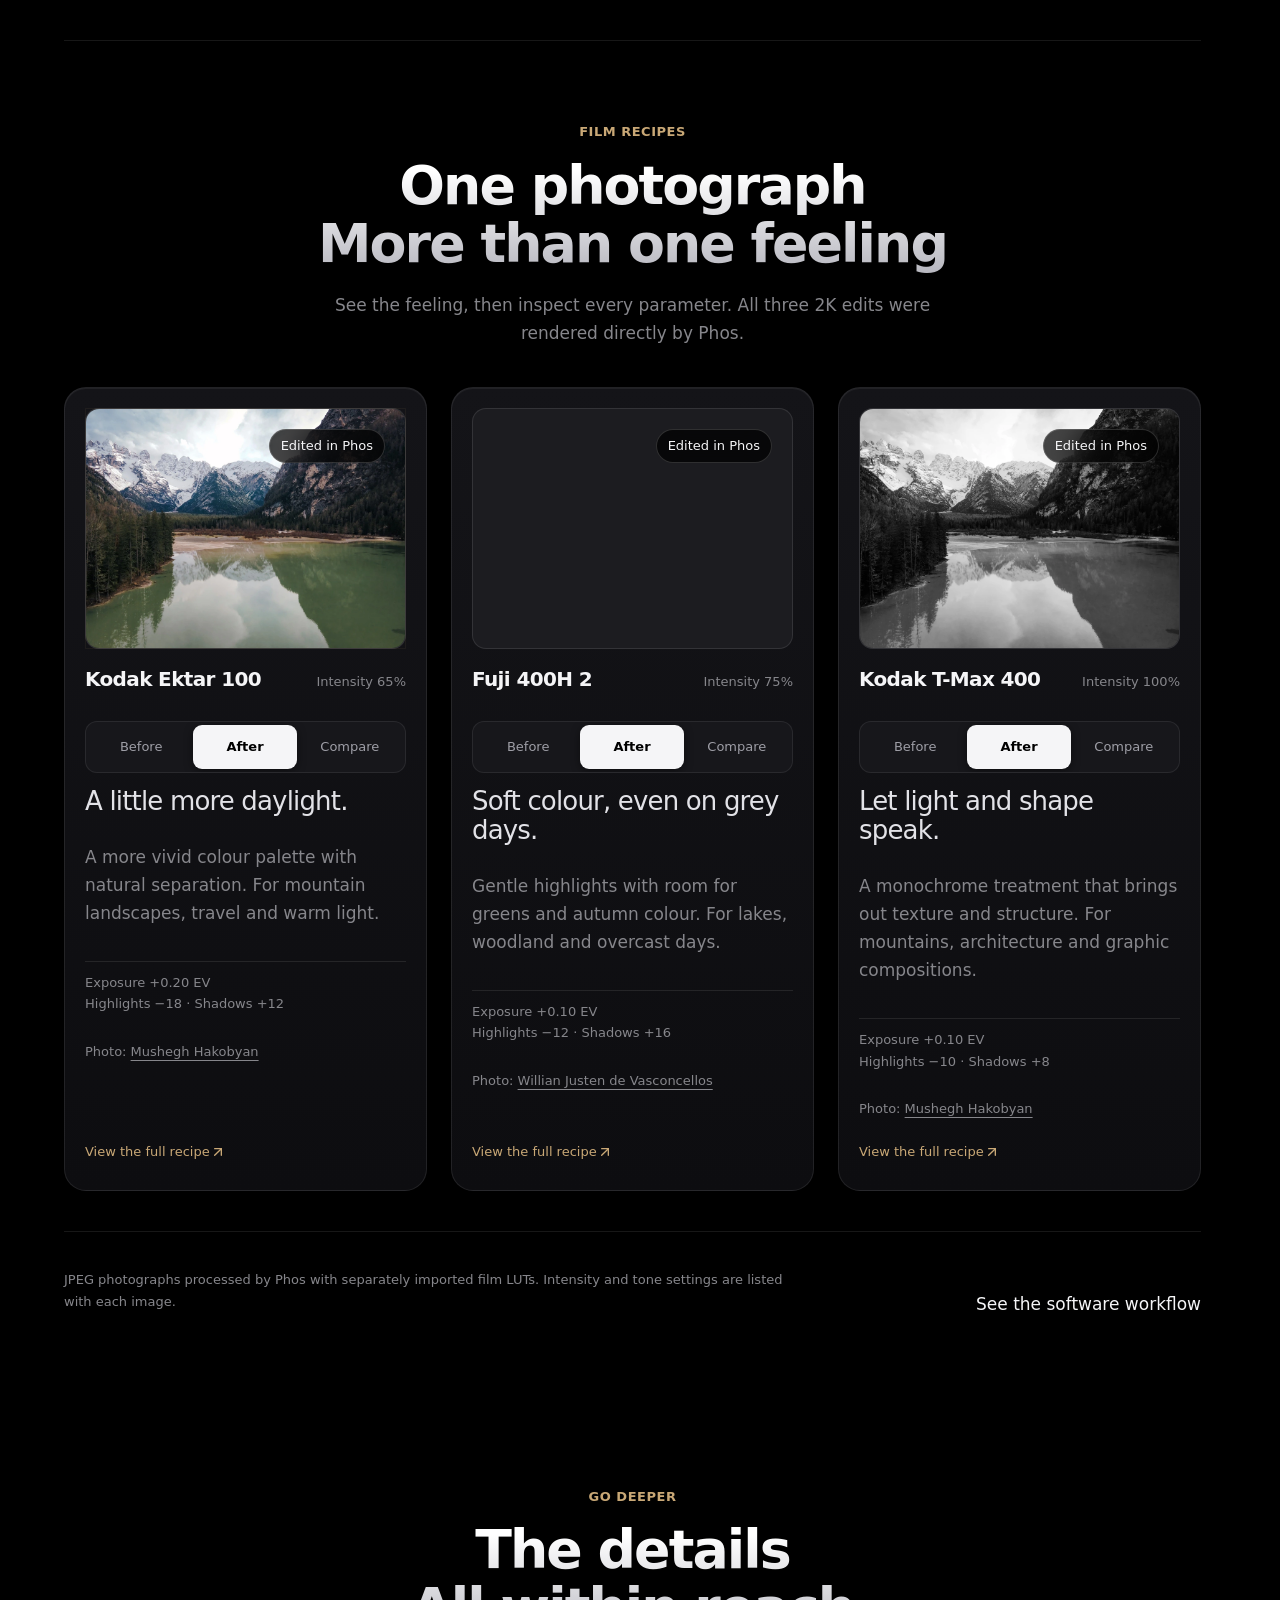
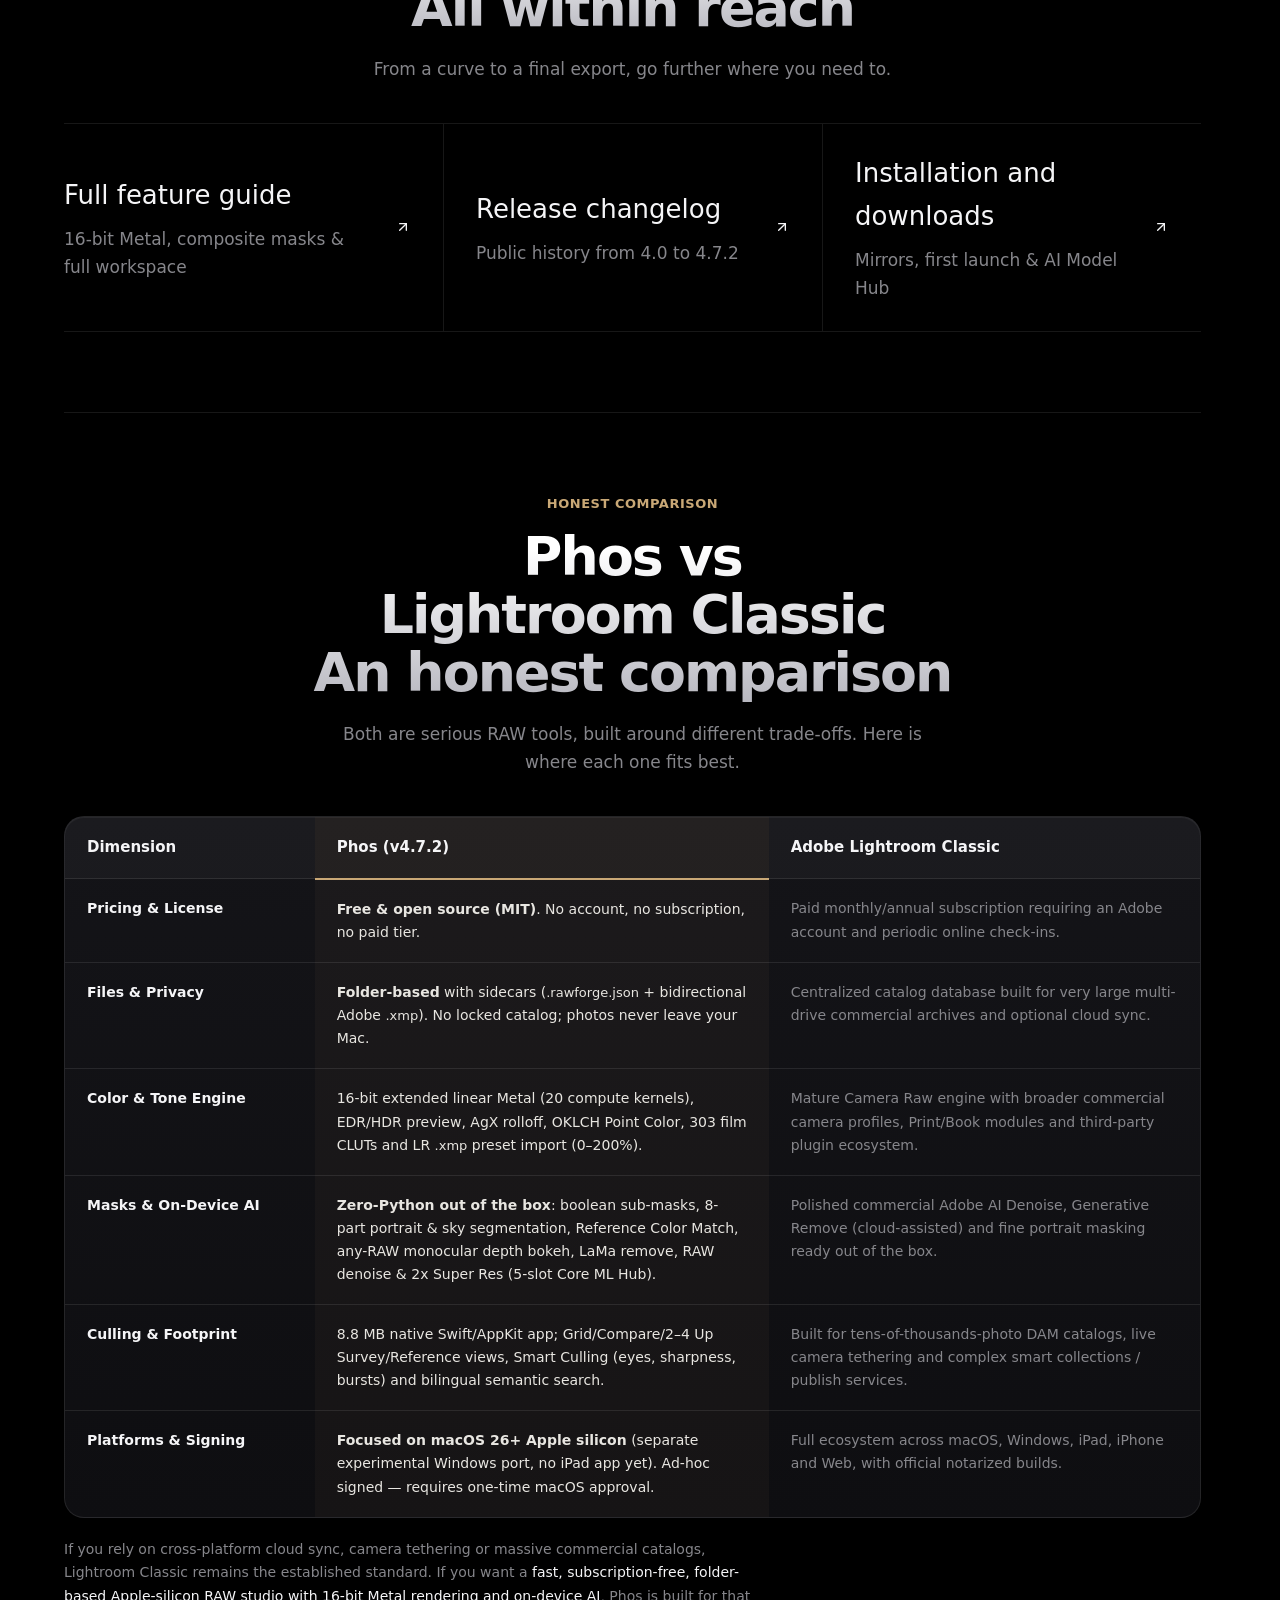
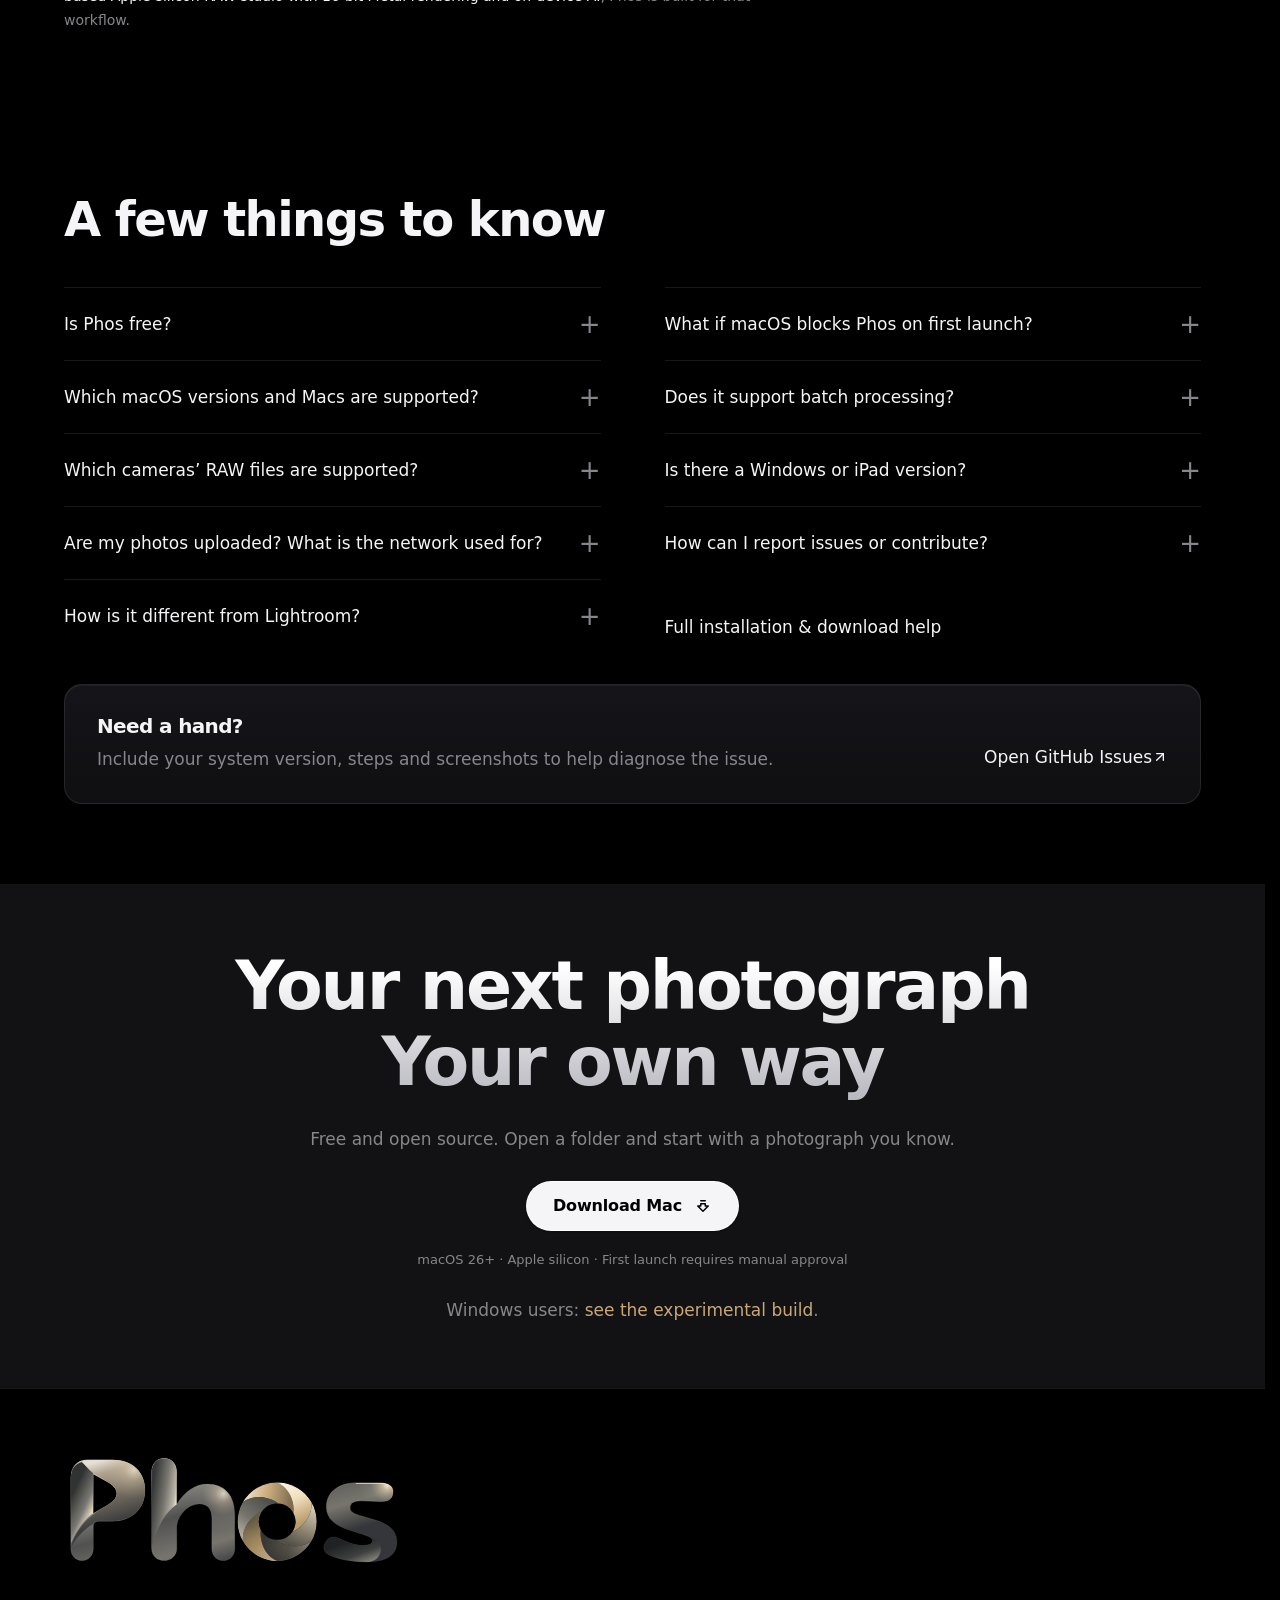
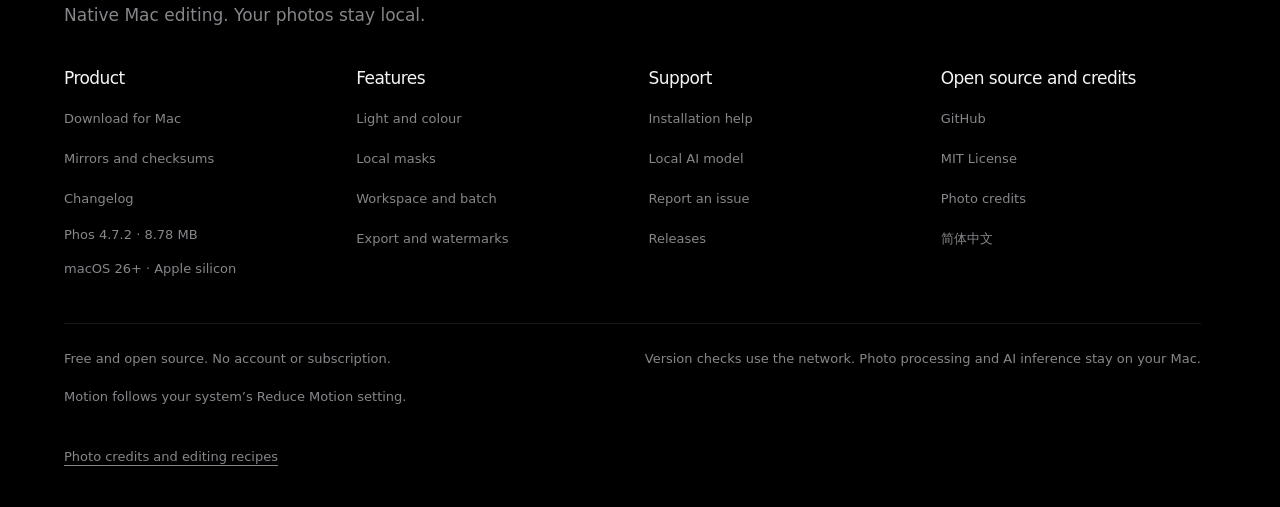
==== commit 559f9db6: "release(site): publish Phos v4.7.2 downloads, update.json, changelog & cache bust (?v=472rel)" ====
--- a/en/index.html
+++ b/en/index.html
@@ -50,7 +50,7 @@
   "operatingSystem": "macOS 26.0 or later (Apple silicon)",
   "applicationCategory": "MultimediaApplication",
   "applicationSubCategory": "RAW Photo Editor",
-  "softwareVersion": "4.7.1",
+  "softwareVersion": "4.7.2",
   "fileSize": "8.78MB",
   "isAccessibleForFree": true,
   "offers": {
@@ -172,15 +172,15 @@
 }
 </script>
 
-<link rel="stylesheet" href="../assets/home-layout.css?v=530models">
-
-<link rel="stylesheet" href="../assets/system.css?v=530models">
-
-<link rel="stylesheet" href="../assets/motion.css?v=530models"><link rel="stylesheet" href="../assets/p0.css?v=530models"><link rel="stylesheet" href="../assets/editor-demo.css?v=530models"><link rel="stylesheet" href="../assets/seam-light.css?v=530models"><link rel="stylesheet" href="../assets/kinetic-light.css?v=530models"></head>
+<link rel="stylesheet" href="../assets/home-layout.css?v=472rel">
+
+<link rel="stylesheet" href="../assets/system.css?v=472rel">
+
+<link rel="stylesheet" href="../assets/motion.css?v=472rel"><link rel="stylesheet" href="../assets/p0.css?v=472rel"><link rel="stylesheet" href="../assets/editor-demo.css?v=472rel"><link rel="stylesheet" href="../assets/seam-light.css?v=472rel"><link rel="stylesheet" href="../assets/kinetic-light.css?v=472rel"></head>
 
 <body><a class="skip" href="#main">Skip to content</a>
 
-<nav class="site-nav" aria-label="Main navigation"><a class="wordmark" href="./" aria-label="Phos"><span class="wordmark-text" translate="no">Phos</span><span class="nav-ver" translate="no">4.7.1</span></a>
+<nav class="site-nav" aria-label="Main navigation"><a class="wordmark" href="./" aria-label="Phos"><span class="wordmark-text" translate="no">Phos</span><span class="nav-ver" translate="no">4.7.2</span></a>
 <div class="nav-links"><a href="index.html#workspace">Workspace</a><a href="features.html">Features</a><a href="index.html#studio">Try editing</a><a href="help.html">Help</a></div>
 
 <div class="nav-actions"><button class="command-trigger" type="button" aria-haspopup="dialog"><span>Search</span><kbd>⌘ K</kbd></button><a class="language" href="../" aria-label="切换到简体中文">中文</a><a class="nav-download" href="../download/Phos-macOS-apple-silicon.dmg" download="">Download Mac</a><button class="menu-toggle" type="button" aria-haspopup="dialog" aria-expanded="false" aria-controls="mobile-menu" hidden="">Menu<svg width="20" height="20" viewBox="0 0 20 20" fill="none" stroke="currentColor" aria-hidden="true"><path d="M3 6h14M3 14h14"></path></svg></button></div>
@@ -211,8 +211,8 @@
 <figure class="hero-photo-story page-width">
 <div class="hero-stage-scrub">
 <div class="photo-comparison signature-product hero-compare" data-compare="hero" data-split="48" data-seam data-edge="all" data-tone="light" data-trigger="enter" data-strength="default">
-<div class="compare-viewport"><img class="compare-after" src="../images/photo-edits/braies-fuji-after-1600.webp?v=530models" srcset="../images/photo-edits/braies-fuji-after-800.webp?v=530models 1024w, ../images/photo-edits/braies-fuji-after-1600.webp?v=530models 2048w" sizes="(max-width: 760px) 100vw, 1280px" width="2048" height="1280" alt="An autumn lake and wooden boats edited with Phos film and tone controls" fetchpriority="high" decoding="async">
-<div class="compare-before"><img src="../images/photo-edits/braies-fuji-before-1600.webp?v=530models" srcset="../images/photo-edits/braies-fuji-before-800.webp?v=530models 1024w, ../images/photo-edits/braies-fuji-before-1600.webp?v=530models 2048w" sizes="(max-width: 760px) 100vw, 1280px" width="2048" height="1280" alt="" decoding="async"></div>
+<div class="compare-viewport"><img class="compare-after" src="../images/photo-edits/braies-fuji-after-1600.webp?v=472rel" srcset="../images/photo-edits/braies-fuji-after-800.webp?v=472rel 1024w, ../images/photo-edits/braies-fuji-after-1600.webp?v=472rel 2048w" sizes="(max-width: 760px) 100vw, 1280px" width="2048" height="1280" alt="An autumn lake and wooden boats edited with Phos film and tone controls" fetchpriority="high" decoding="async">
+<div class="compare-before"><img src="../images/photo-edits/braies-fuji-before-1600.webp?v=472rel" srcset="../images/photo-edits/braies-fuji-before-800.webp?v=472rel 1024w, ../images/photo-edits/braies-fuji-before-1600.webp?v=472rel 2048w" sizes="(max-width: 760px) 100vw, 1280px" width="2048" height="1280" alt="" decoding="async"></div>
 <div class="compare-labels" aria-hidden="true"><span>Before</span><span>Edited in Phos</span></div>
 <span class="compare-divider" aria-hidden="true"><span><svg viewBox="0 0 32 24" width="32" height="24" fill="none" aria-hidden="true"><path d="m9 7-4 5 4 5M23 7l4 5-4 5M16 5v14" stroke="currentColor" stroke-width="1.5" stroke-linecap="round" stroke-linejoin="round"/></svg></span></span><input class="compare-range" type="range" min="0" max="100" value="48" step="1" aria-label="Fuji 400H 2 before/after comparison, percentage of original image"></div>
 </div>
@@ -245,7 +245,7 @@
 <div class="workspace-slot">
 <div class="mode-picker" role="group" aria-label="Workspace layout"><button type="button" data-workspace="a" aria-pressed="true">A Immersive</button><button type="button" data-workspace="b" aria-pressed="false">B Filmstrip</button></div>
 <figure class="workspace-figure" data-apple-stage>
-<div class="workspace-image" data-seam data-edge="all" data-tone="light" data-trigger="enter" data-strength="quiet"><img src="../images/native-20261031/workspace-a.webp?v=530models" width="2400" height="1498" alt="Phos v4.7.1 Immersive dark workspace" class="workspace-shot active" loading="lazy" decoding="async"><img src="../images/native-20261031/workspace-b.webp?v=530models" width="2400" height="1498" alt="Phos v4.7.1 Filmstrip dark workspace" class="workspace-shot" aria-hidden="true" loading="lazy" decoding="async"></div>
+<div class="workspace-image" data-seam data-edge="all" data-tone="light" data-trigger="enter" data-strength="quiet"><img src="../images/native-20261031/workspace-a.webp?v=472rel" width="2400" height="1498" alt="Phos v4.7.2 Immersive dark workspace" class="workspace-shot active" loading="lazy" decoding="async"><img src="../images/native-20261031/workspace-b.webp?v=472rel" width="2400" height="1498" alt="Phos v4.7.2 Filmstrip dark workspace" class="workspace-shot" aria-hidden="true" loading="lazy" decoding="async"></div>
 <button class="image-zoom" type="button" data-zoom="workspace-real">Enlarge workspace</button>
 <figcaption id="workspaceCaption" aria-live="polite" data-a="A Immersive · Your photograph fills the canvas between floating Liquid Glass controls." data-b="B Filmstrip · Full-frame safe canvas paired with bottom filmstrip, grid, compare and survey views.">A Immersive · Your photograph fills the canvas between floating Liquid Glass controls.</figcaption>
 </figure>
@@ -274,7 +274,7 @@
 <ul class="bento-points"><li>303 Film CLUTs</li><li>OKLCH Point Color</li><li>AgX Rolloff</li><li>LR .xmp Presets</li></ul>
 </div>
 <div class="bento-media">
-<img src="../images/photo-edits/landro-ektar-after-1600.webp?v=530models" srcset="../images/photo-edits/landro-ektar-after-800.webp?v=530models 1024w, ../images/photo-edits/landro-ektar-after-1600.webp?v=530models 2048w" sizes="(max-width: 1100px) 100vw, 720px" width="2048" height="1536" alt="Dolomites mountain lake edited with Kodak Ektar 100 film recipe" loading="lazy" decoding="async">
+<img src="../images/photo-edits/landro-ektar-after-1600.webp?v=472rel" srcset="../images/photo-edits/landro-ektar-after-800.webp?v=472rel 1024w, ../images/photo-edits/landro-ektar-after-1600.webp?v=472rel 2048w" sizes="(max-width: 1100px) 100vw, 720px" width="2048" height="1536" alt="Dolomites mountain lake edited with Kodak Ektar 100 film recipe" loading="lazy" decoding="async">
 </div>
 <div class="bento-foot"><span>Kodak Ektar 100 · 65% intensity</span><a class="text-link" href="#gallery">Compare three film looks ↗</a></div>
 </article>
@@ -286,7 +286,7 @@
 <p>Export a single frame or a bounded-concurrent batch with Gain-Map HDR JPEG, 10-bit PQ HEIC, 16-bit Display P3 TIFF, 2x Super Resolution, GPS stripping and watermarks.</p>
 </div>
 <div class="bento-media is-tall">
-<img src="../images/native-20261031/en-export.webp?v=530models" width="928" height="1318" alt="Phos v4.7.1 English dark export sheet showing Display P3, HDR, metadata privacy and watermark options" loading="lazy" decoding="async">
+<img src="../images/native-20261031/en-export.webp?v=472rel" width="928" height="1318" alt="Phos v4.7.2 English dark export sheet showing Display P3, HDR, metadata privacy and watermark options" loading="lazy" decoding="async">
 <button class="image-zoom" type="button" data-zoom="export-real">Enlarge</button>
 </div>
 <div class="bento-foot"><span>Single &amp; batch export</span><a class="text-link" href="features.html#export">See export options ↗</a></div>
@@ -299,7 +299,7 @@
 <p>The pure-Swift Native AI workbench runs out of the box: combine natural-language intent with OKLab and Vision semantics to generate editable sliders and masks before applying.</p>
 </div>
 <div class="bento-media">
-<img src="../images/ai-preview.webp?v=530models" width="1560" height="1240" alt="Phos v4.7.1 Native AI workbench live side-by-side preview and parameter plan" loading="lazy" decoding="async">
+<img src="../images/ai-preview.webp?v=472rel" width="1560" height="1240" alt="Phos v4.7.2 Native AI workbench live side-by-side preview and parameter plan" loading="lazy" decoding="async">
 </div>
 <div class="bento-foot"><span>100% offline · Never leaves your Mac</span><a class="text-link" href="help.html#ai-model">Model Setup &amp; Deployment Guide ↗</a></div>
 </article>
@@ -312,9 +312,9 @@
 <ul class="bento-points"><li>Add / Subtract / Intersect</li><li>8-Part Portrait AI</li><li>LaMa Remove</li><li>Monocular Depth Bokeh</li></ul>
 </div>
 <div class="bento-media">
-<img src="../images/06-linear-gradient-mask.webp?v=530models" width="2400" height="1498" alt="Phos v4.7.1 linear gradient mask controls and composite boolean sub-masks panel" loading="lazy" decoding="async">
-</div>
-<div class="bento-foot"><span>Live v4.7.1 dark Retina capture</span><a class="text-link" href="features.html#masks">Explore masks &amp; AI ↗</a></div>
+<img src="../images/06-linear-gradient-mask.webp?v=472rel" width="2400" height="1498" alt="Phos v4.7.2 linear gradient mask controls and composite boolean sub-masks panel" loading="lazy" decoding="async">
+</div>
+<div class="bento-foot"><span>Live v4.7.2 dark Retina capture</span><a class="text-link" href="features.html#masks">Explore masks &amp; AI ↗</a></div>
 </article>
 
 </div>
@@ -396,7 +396,7 @@
         <g clip-path="url(#frameClip)">
           <g filter="url(#toneFx)">
             <g id="sceneGroup">
-              <image href="../images/photo-edits/braies-fuji-before-1600.webp?v=530models" x="0" y="0" width="1200" height="760" preserveAspectRatio="xMidYMid slice"></image>
+              <image href="../images/photo-edits/braies-fuji-before-1600.webp?v=472rel" x="0" y="0" width="1200" height="760" preserveAspectRatio="xMidYMid slice"></image>
               <rect id="maskLayer" x="0" y="0" width="1200" height="760" fill="url(#maskGrad)" opacity="0" style="mix-blend-mode:screen;transition:opacity .3s ease"></rect>
             </g>
           </g>
@@ -409,7 +409,7 @@
             </defs>
             <path id="brushEffect" fill="none" stroke="#fff" stroke-width="70" stroke-linecap="round" stroke-linejoin="round" opacity="0.35"></path>
             <image id="rangeEffect" x="0" y="0" width="1200" height="760" opacity="0"></image>
-            <image id="depthEffect" x="0" y="0" width="1200" height="760" href="../images/photo-edits/braies-fuji-before-1600.webp?v=530models" preserveAspectRatio="xMidYMid slice" mask="url(#paintedRegion)" filter="url(#depthBlur)" opacity="0"></image>
+            <image id="depthEffect" x="0" y="0" width="1200" height="760" href="../images/photo-edits/braies-fuji-before-1600.webp?v=472rel" preserveAspectRatio="xMidYMid slice" mask="url(#paintedRegion)" filter="url(#depthBlur)" opacity="0"></image>
           </g>
           <g id="guides" opacity="0" style="transition:opacity .28s ease">
             <g id="linearGuides" stroke="#fff" stroke-opacity="0.78" stroke-width="1.4" stroke-dasharray="7 6" fill="none">
@@ -579,7 +579,7 @@
 
 <h2>Three on-device AI tools<br>rendered by the real engine</h2>
 
-<p>Every pair below was rendered offline on Apple silicon directly by Phos v4.7.1’s Swift, Metal and Core ML engines — no synthetic filters. Drag any divider or tap the buttons to inspect.</p></div>
+<p>Every pair below was rendered offline on Apple silicon directly by Phos v4.7.2’s Swift, Metal and Core ML engines — no synthetic filters. Drag any divider or tap the buttons to inspect.</p></div>
 
 <div class="ai-demo-grid">
 
@@ -591,9 +591,9 @@
 
 <div class="photo-comparison" data-compare="ai-remove" data-split="50">
 
-<div class="compare-viewport"><img class="compare-after" src="../images/ai-demos/remove-after.webp?v=530models" width="1440" height="900" alt="Alpine lake mirror after Phos on-device LaMa removes the tourist boat, distant boat and moored wooden boat" loading="lazy" decoding="async">
-
-<div class="compare-before"><img src="../images/ai-demos/remove-before.webp?v=530models" width="1440" height="900" alt="" loading="lazy" decoding="async"></div>
+<div class="compare-viewport"><img class="compare-after" src="../images/ai-demos/remove-after.webp?v=472rel" width="1440" height="900" alt="Alpine lake mirror after Phos on-device LaMa removes the tourist boat, distant boat and moored wooden boat" loading="lazy" decoding="async">
+
+<div class="compare-before"><img src="../images/ai-demos/remove-before.webp?v=472rel" width="1440" height="900" alt="" loading="lazy" decoding="async"></div>
 
 <div class="compare-labels" aria-hidden="true"><span>Before</span><span>Removed</span></div>
 
@@ -617,9 +617,9 @@
 
 <div class="photo-comparison" data-compare="ai-match" data-split="50">
 
-<div class="compare-viewport"><img class="compare-after" src="../images/ai-demos/colormatch-after.webp?v=530models" width="2048" height="1280" alt="Overcast Dolomites lake matched to a warm golden film still using Phos Reference Color Match" loading="lazy" decoding="async">
-
-<div class="compare-before"><img src="../images/ai-demos/colormatch-before.webp?v=530models" width="2048" height="1280" alt="" loading="lazy" decoding="async"></div>
+<div class="compare-viewport"><img class="compare-after" src="../images/ai-demos/colormatch-after.webp?v=472rel" width="2048" height="1280" alt="Overcast Dolomites lake matched to a warm golden film still using Phos Reference Color Match" loading="lazy" decoding="async">
+
+<div class="compare-before"><img src="../images/ai-demos/colormatch-before.webp?v=472rel" width="2048" height="1280" alt="" loading="lazy" decoding="async"></div>
 
 <div class="compare-labels" aria-hidden="true"><span>Before</span><span>Matched</span></div>
 
@@ -631,7 +631,7 @@
 
 <p>Solves a separate warm-graded mountain lake still in OKLab into 6 real, editable slider panels — White Balance (+28 temp), Basic, Vibrance, Curves, Color Grading and HSL — shown at 68% match strength.</p>
 
-<div class="ai-demo-metrics"><span class="ref-chip"><img src="../images/ai-demos/colormatch-ref.webp?v=530models" width="480" height="360" alt="Warm golden film reference still" loading="lazy" decoding="async"><span>Reference</span></span><span>ΔE <strong>8.69 → 5.55</strong> · <strong>50 ms</strong></span></div>
+<div class="ai-demo-metrics"><span class="ref-chip"><img src="../images/ai-demos/colormatch-ref.webp?v=472rel" width="480" height="360" alt="Warm golden film reference still" loading="lazy" decoding="async"><span>Reference</span></span><span>ΔE <strong>8.69 → 5.55</strong> · <strong>50 ms</strong></span></div>
 
 </article>
 
@@ -643,9 +643,9 @@
 
 <div class="photo-comparison" data-compare="ai-bokeh" data-split="50">
 
-<div class="compare-viewport"><img class="compare-after" src="../images/ai-demos/bokeh-after.webp?v=530models" width="2048" height="1280" alt="Phos monocular depth estimation focusing on the foreground wooden boats while softly defocusing distant Dolomites peaks" loading="lazy" decoding="async">
-
-<div class="compare-before"><img src="../images/ai-demos/bokeh-before.webp?v=530models" width="2048" height="1280" alt="" loading="lazy" decoding="async"></div>
+<div class="compare-viewport"><img class="compare-after" src="../images/ai-demos/bokeh-after.webp?v=472rel" width="2048" height="1280" alt="Phos monocular depth estimation focusing on the foreground wooden boats while softly defocusing distant Dolomites peaks" loading="lazy" decoding="async">
+
+<div class="compare-before"><img src="../images/ai-demos/bokeh-before.webp?v=472rel" width="2048" height="1280" alt="" loading="lazy" decoding="async"></div>
 
 <div class="compare-labels" aria-hidden="true"><span>Original</span><span>Optical Bokeh</span></div>
 
@@ -681,9 +681,9 @@
 
 <div class="photo-comparison " data-compare="look-0" data-split="0" data-seam data-edge="all" data-tone="light" data-trigger="enter" data-strength="quiet">
 
-<div class="compare-viewport"><img class="compare-after" src="../images/photo-edits/landro-ektar-after-1600.webp?v=530models" srcset="../images/photo-edits/landro-ektar-after-800.webp?v=530models 1024w, ../images/photo-edits/landro-ektar-after-1600.webp?v=530models 2048w" sizes="(max-width: 760px) 100vw, 400px" width="2048" height="1536" alt="A little more daylight. film edit" loading="lazy" decoding="async">
-
-<div class="compare-before"><img src="../images/photo-edits/landro-ektar-before-1600.webp?v=530models" srcset="../images/photo-edits/landro-ektar-before-800.webp?v=530models 1024w, ../images/photo-edits/landro-ektar-before-1600.webp?v=530models 2048w" sizes="(max-width: 760px) 100vw, 400px" width="2048" height="1536" alt="" loading="lazy" decoding="async"></div>
+<div class="compare-viewport"><img class="compare-after" src="../images/photo-edits/landro-ektar-after-1600.webp?v=472rel" srcset="../images/photo-edits/landro-ektar-after-800.webp?v=472rel 1024w, ../images/photo-edits/landro-ektar-after-1600.webp?v=472rel 2048w" sizes="(max-width: 760px) 100vw, 400px" width="2048" height="1536" alt="A little more daylight. film edit" loading="lazy" decoding="async">
+
+<div class="compare-before"><img src="../images/photo-edits/landro-ektar-before-1600.webp?v=472rel" srcset="../images/photo-edits/landro-ektar-before-800.webp?v=472rel 1024w, ../images/photo-edits/landro-ektar-before-1600.webp?v=472rel 2048w" sizes="(max-width: 760px) 100vw, 400px" width="2048" height="1536" alt="" loading="lazy" decoding="async"></div>
 
 <div class="compare-labels" aria-hidden="true"><span>Before</span><span>Edited in Phos</span></div>
 
@@ -709,9 +709,9 @@
 
 <div class="photo-comparison " data-compare="look-1" data-split="0">
 
-<div class="compare-viewport"><img class="compare-after" src="../images/photo-edits/braies-fuji-after-1600.webp?v=530models" srcset="../images/photo-edits/braies-fuji-after-800.webp?v=530models 1024w, ../images/photo-edits/braies-fuji-after-1600.webp?v=530models 2048w" sizes="(max-width: 760px) 100vw, 400px" width="2048" height="1280" alt="Soft colour, even on grey days. film edit" loading="lazy" decoding="async">
-
-<div class="compare-before"><img src="../images/photo-edits/braies-fuji-before-1600.webp?v=530models" srcset="../images/photo-edits/braies-fuji-before-800.webp?v=530models 1024w, ../images/photo-edits/braies-fuji-before-1600.webp?v=530models 2048w" sizes="(max-width: 760px) 100vw, 400px" width="2048" height="1280" alt="" loading="lazy" decoding="async"></div>
+<div class="compare-viewport"><img class="compare-after" src="../images/photo-edits/braies-fuji-after-1600.webp?v=472rel" srcset="../images/photo-edits/braies-fuji-after-800.webp?v=472rel 1024w, ../images/photo-edits/braies-fuji-after-1600.webp?v=472rel 2048w" sizes="(max-width: 760px) 100vw, 400px" width="2048" height="1280" alt="Soft colour, even on grey days. film edit" loading="lazy" decoding="async">
+
+<div class="compare-before"><img src="../images/photo-edits/braies-fuji-before-1600.webp?v=472rel" srcset="../images/photo-edits/braies-fuji-before-800.webp?v=472rel 1024w, ../images/photo-edits/braies-fuji-before-1600.webp?v=472rel 2048w" sizes="(max-width: 760px) 100vw, 400px" width="2048" height="1280" alt="" loading="lazy" decoding="async"></div>
 
 <div class="compare-labels" aria-hidden="true"><span>Before</span><span>Edited in Phos</span></div>
 
@@ -737,9 +737,9 @@
 
 <div class="photo-comparison " data-compare="look-2" data-split="0">
 
-<div class="compare-viewport"><img class="compare-after" src="../images/photo-edits/landro-tmax-after-1600.webp?v=530models" srcset="../images/photo-edits/landro-tmax-after-800.webp?v=530models 1024w, ../images/photo-edits/landro-tmax-after-1600.webp?v=530models 2048w" sizes="(max-width: 760px) 100vw, 400px" width="2048" height="1536" alt="Let light and shape speak. film edit" loading="lazy" decoding="async">
-
-<div class="compare-before"><img src="../images/photo-edits/landro-tmax-before-1600.webp?v=530models" srcset="../images/photo-edits/landro-tmax-before-800.webp?v=530models 1024w, ../images/photo-edits/landro-tmax-before-1600.webp?v=530models 2048w" sizes="(max-width: 760px) 100vw, 400px" width="2048" height="1536" alt="" loading="lazy" decoding="async"></div>
+<div class="compare-viewport"><img class="compare-after" src="../images/photo-edits/landro-tmax-after-1600.webp?v=472rel" srcset="../images/photo-edits/landro-tmax-after-800.webp?v=472rel 1024w, ../images/photo-edits/landro-tmax-after-1600.webp?v=472rel 2048w" sizes="(max-width: 760px) 100vw, 400px" width="2048" height="1536" alt="Let light and shape speak. film edit" loading="lazy" decoding="async">
+
+<div class="compare-before"><img src="../images/photo-edits/landro-tmax-before-1600.webp?v=472rel" srcset="../images/photo-edits/landro-tmax-before-800.webp?v=472rel 1024w, ../images/photo-edits/landro-tmax-before-1600.webp?v=472rel 2048w" sizes="(max-width: 760px) 100vw, 400px" width="2048" height="1536" alt="" loading="lazy" decoding="async"></div>
 
 <div class="compare-labels" aria-hidden="true"><span>Before</span><span>Edited in Phos</span></div>
 
@@ -775,7 +775,7 @@
 
 <p>From a curve to a final export, go further where you need to.</p></div>
 
-<div class="resource-links"><a class="resource-link" href="features.html"><span><strong>Full feature guide</strong><small>16-bit Metal, composite masks &amp; full workspace</small></span><span aria-hidden="true">↗</span></a><a class="resource-link" href="changelog.html"><span><strong>Release changelog</strong><small>Public history from 4.0 to 4.7.1</small></span><span aria-hidden="true">↗</span></a><a class="resource-link" href="help.html"><span><strong>Installation and downloads</strong><small>Mirrors, first launch &amp; AI Model Hub</small></span><span aria-hidden="true">↗</span></a></div>
+<div class="resource-links"><a class="resource-link" href="features.html"><span><strong>Full feature guide</strong><small>16-bit Metal, composite masks &amp; full workspace</small></span><span aria-hidden="true">↗</span></a><a class="resource-link" href="changelog.html"><span><strong>Release changelog</strong><small>Public history from 4.0 to 4.7.2</small></span><span aria-hidden="true">↗</span></a><a class="resource-link" href="help.html"><span><strong>Installation and downloads</strong><small>Mirrors, first launch &amp; AI Model Hub</small></span><span aria-hidden="true">↗</span></a></div>
 
 </section>
 
@@ -793,7 +793,7 @@
 <thead>
 <tr>
 <th scope="col">Dimension</th>
-<th scope="col" class="col-phos">Phos (v4.7.1)</th>
+<th scope="col" class="col-phos">Phos (v4.7.2)</th>
 <th scope="col">Adobe Lightroom Classic</th>
 </tr>
 </thead>
@@ -1001,7 +1001,7 @@
 <li><a href="help.html#download-help">Mirrors and checksums</a></li>
 <li><a href="changelog.html">Changelog</a></li></ul>
 
-<p>Phos 4.7.1 · 8.78 MB</p>
+<p>Phos 4.7.2 · 8.78 MB</p>
 <p>macOS 26+ · Apple silicon</p></div>
 
 <div>
@@ -1042,16 +1042,16 @@
 </div>
 </footer>
 
-<script src="../assets/demo.js?v=530models" defer=""></script>
-<script src="../assets/showcase.js?v=530models" defer=""></script>
-<script src="../assets/brand-v2.js?v=530models" defer=""></script>
-<script src="../assets/photo-edition.js?v=530models" defer=""></script>
-<script src="../assets/navigation.js?v=530models" defer=""></script>
-<script src="../assets/motion.js?v=530models" defer=""></script><script src="../assets/seam-light.js?v=530models" defer=""></script>
-<script>if(new URLSearchParams(location.search).has('audit')){const s=document.createElement('script');s.src='../assets/audit-metrics.js?v=530models';s.defer=true;document.body.append(s);}</script>
-
-
-
-
-
-<script src="../assets/kinetic-light.js?v=530models" defer></script></body></html>
+<script src="../assets/demo.js?v=472rel" defer=""></script>
+<script src="../assets/showcase.js?v=472rel" defer=""></script>
+<script src="../assets/brand-v2.js?v=472rel" defer=""></script>
+<script src="../assets/photo-edition.js?v=472rel" defer=""></script>
+<script src="../assets/navigation.js?v=472rel" defer=""></script>
+<script src="../assets/motion.js?v=472rel" defer=""></script><script src="../assets/seam-light.js?v=472rel" defer=""></script>
+<script>if(new URLSearchParams(location.search).has('audit')){const s=document.createElement('script');s.src='../assets/audit-metrics.js?v=472rel';s.defer=true;document.body.append(s);}</script>
+
+
+
+
+
+<script src="../assets/kinetic-light.js?v=472rel" defer></script></body></html>
--- a/assets/editor-demo.css
+++ b/assets/editor-demo.css
@@ -1,4 +1,4 @@
-/* Phos Interactive Web Darkroom Studio — aligned with Phos v4.7.1 Liquid Glass darkroom */
+/* Phos Interactive Web Darkroom Studio — aligned with Phos v4.7.2 Liquid Glass darkroom */
 
 .try-editor.page-width {
   margin-top: 52px;
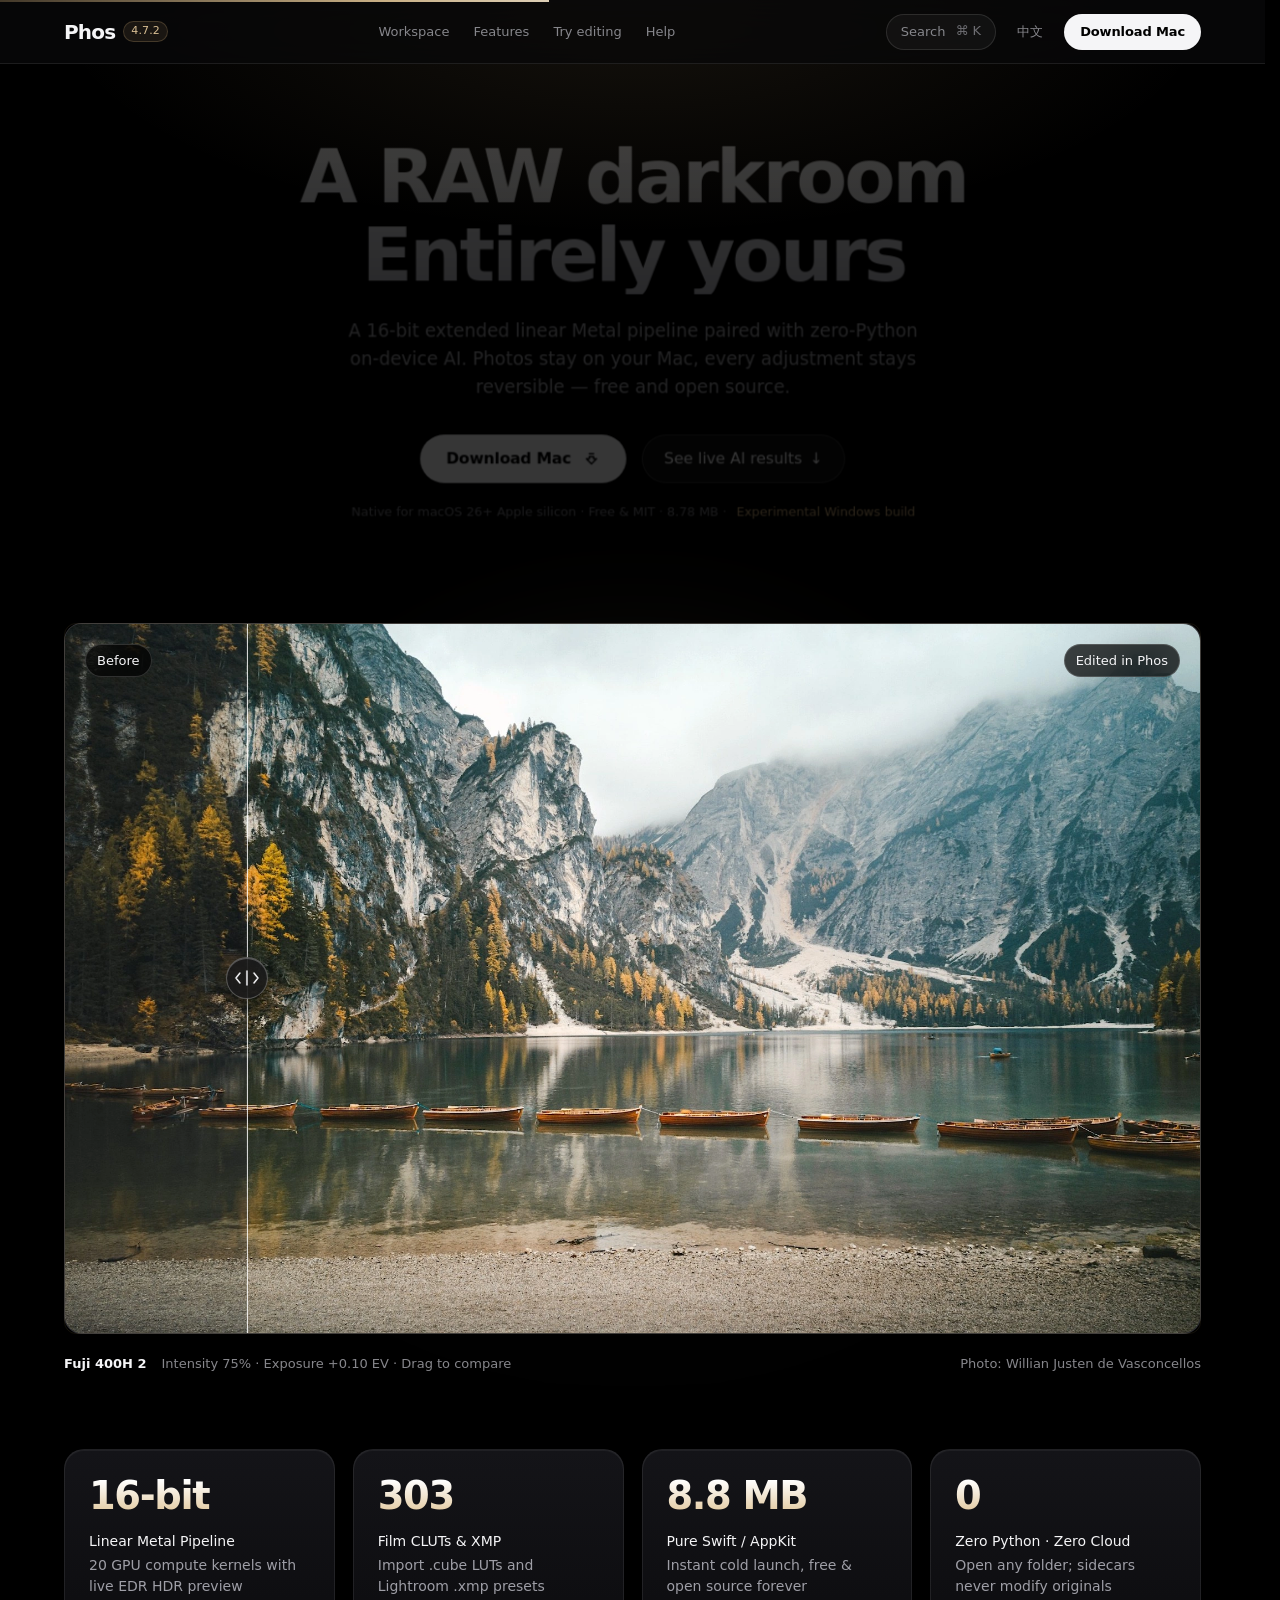
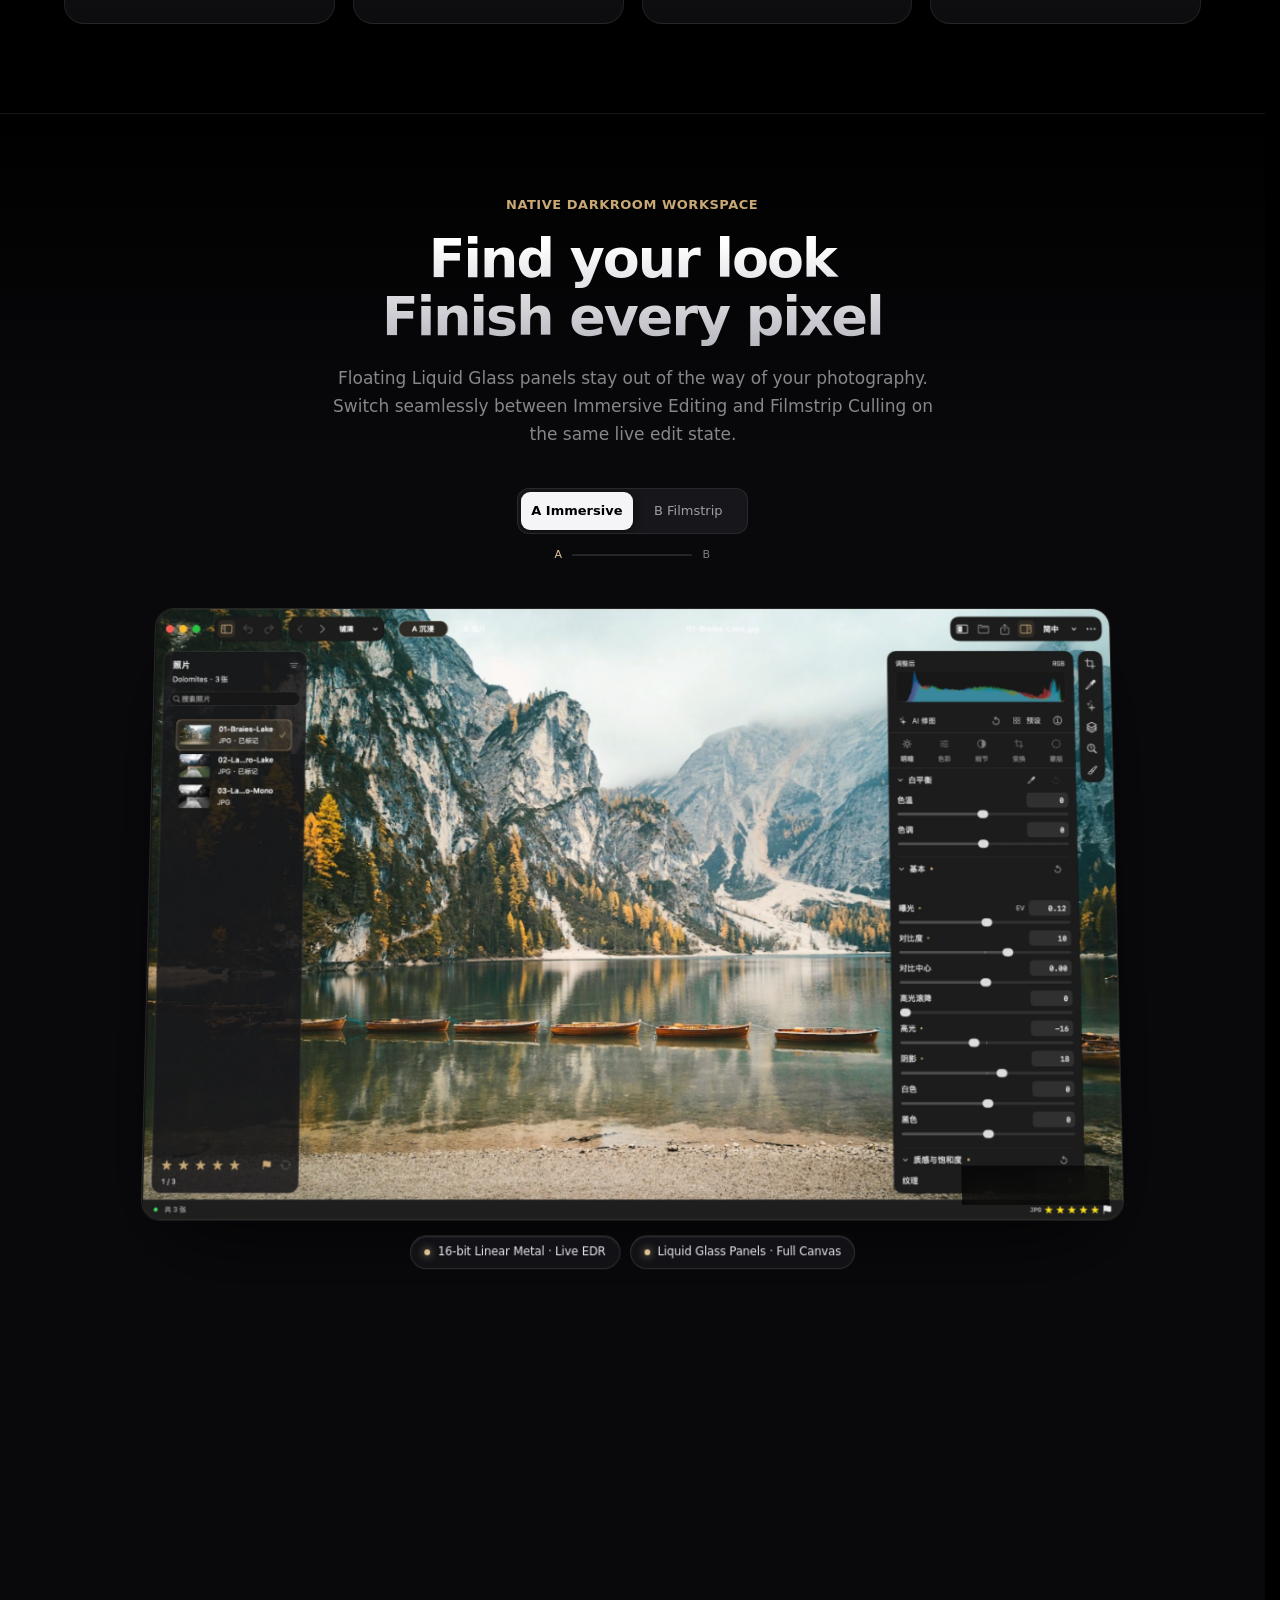
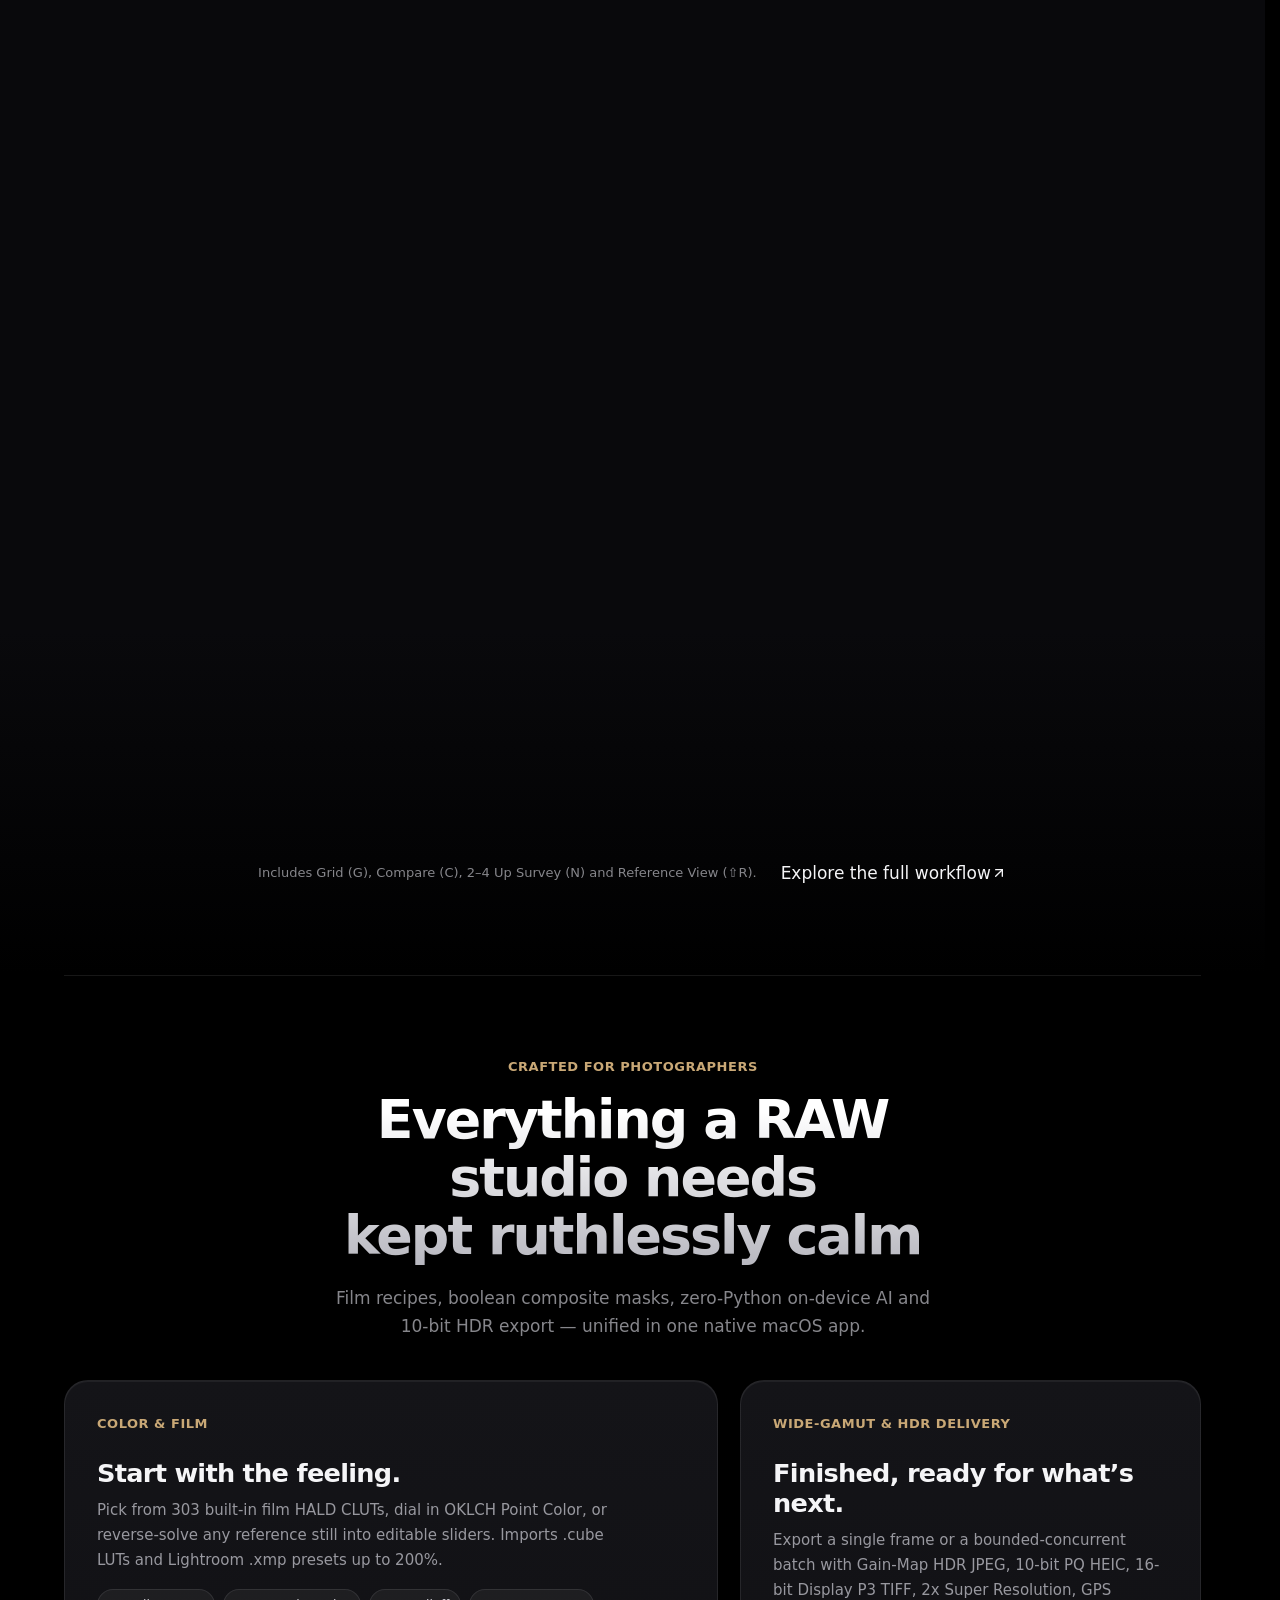
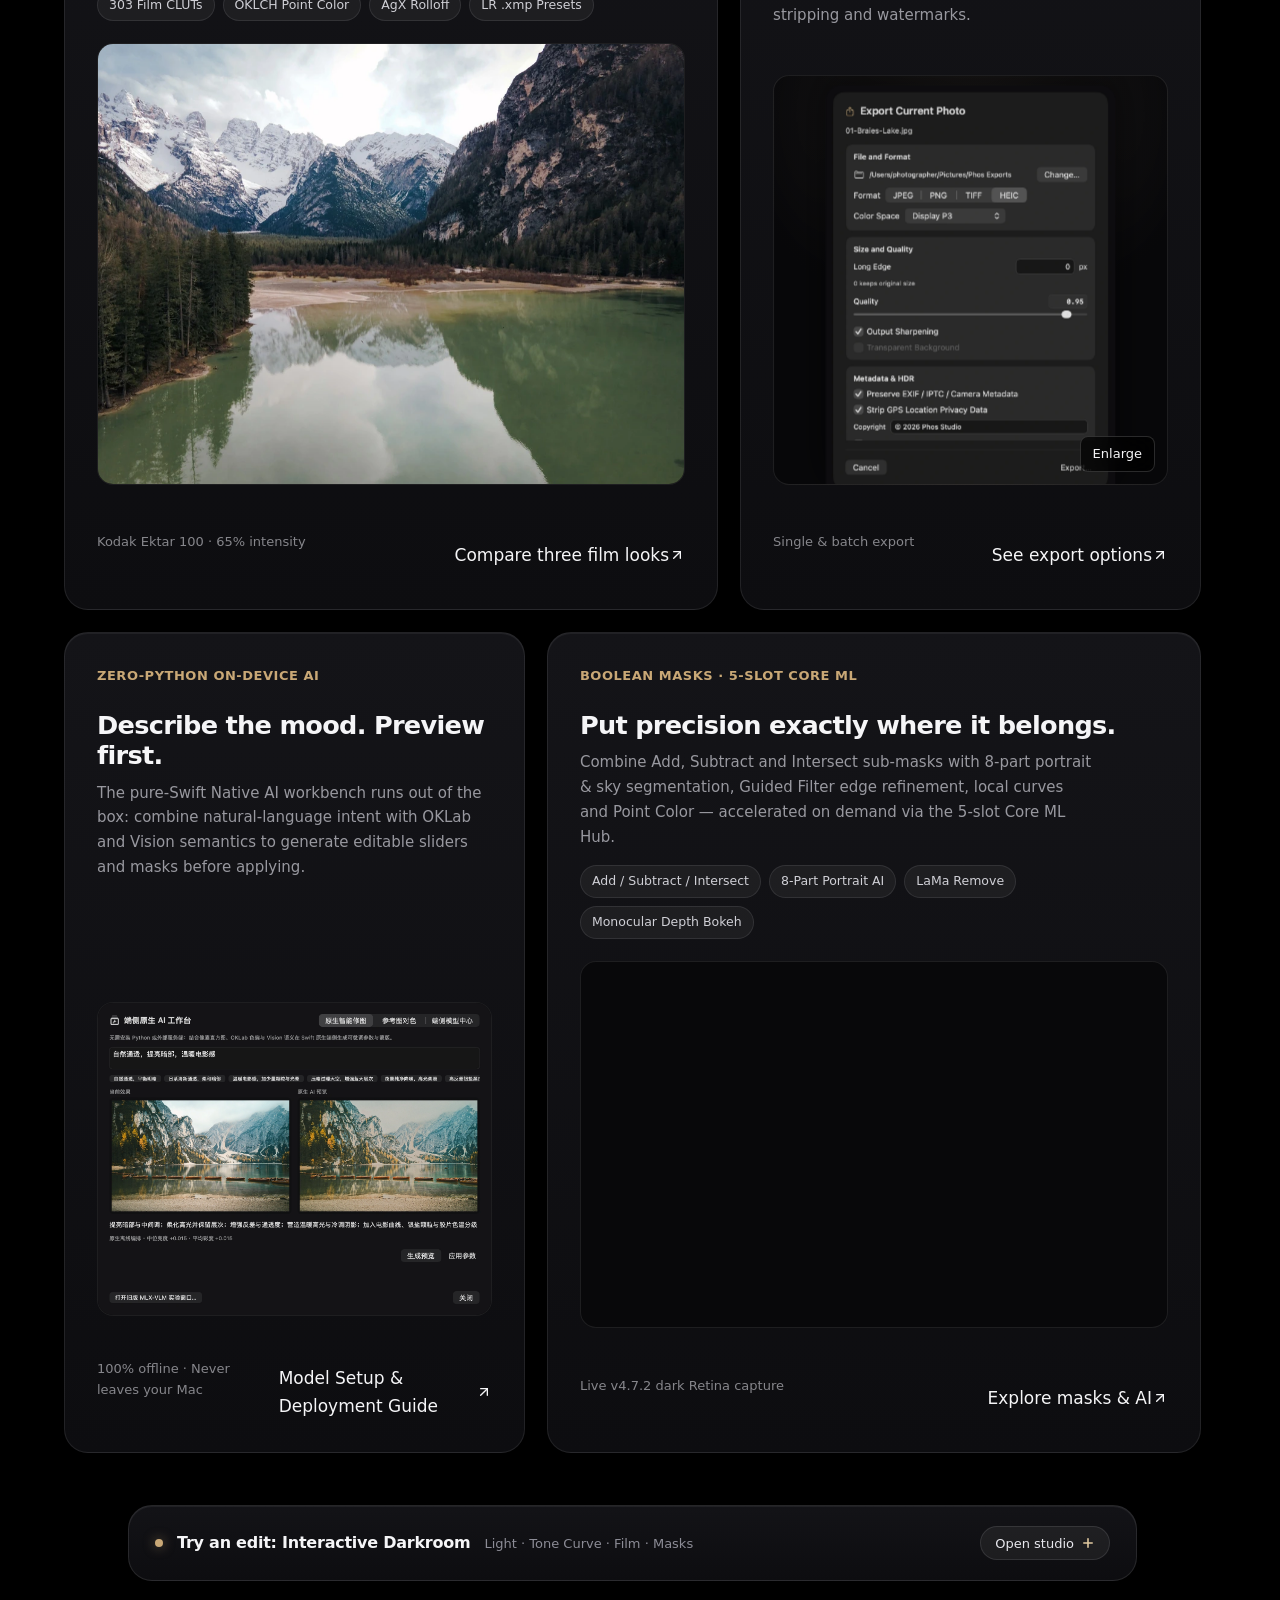
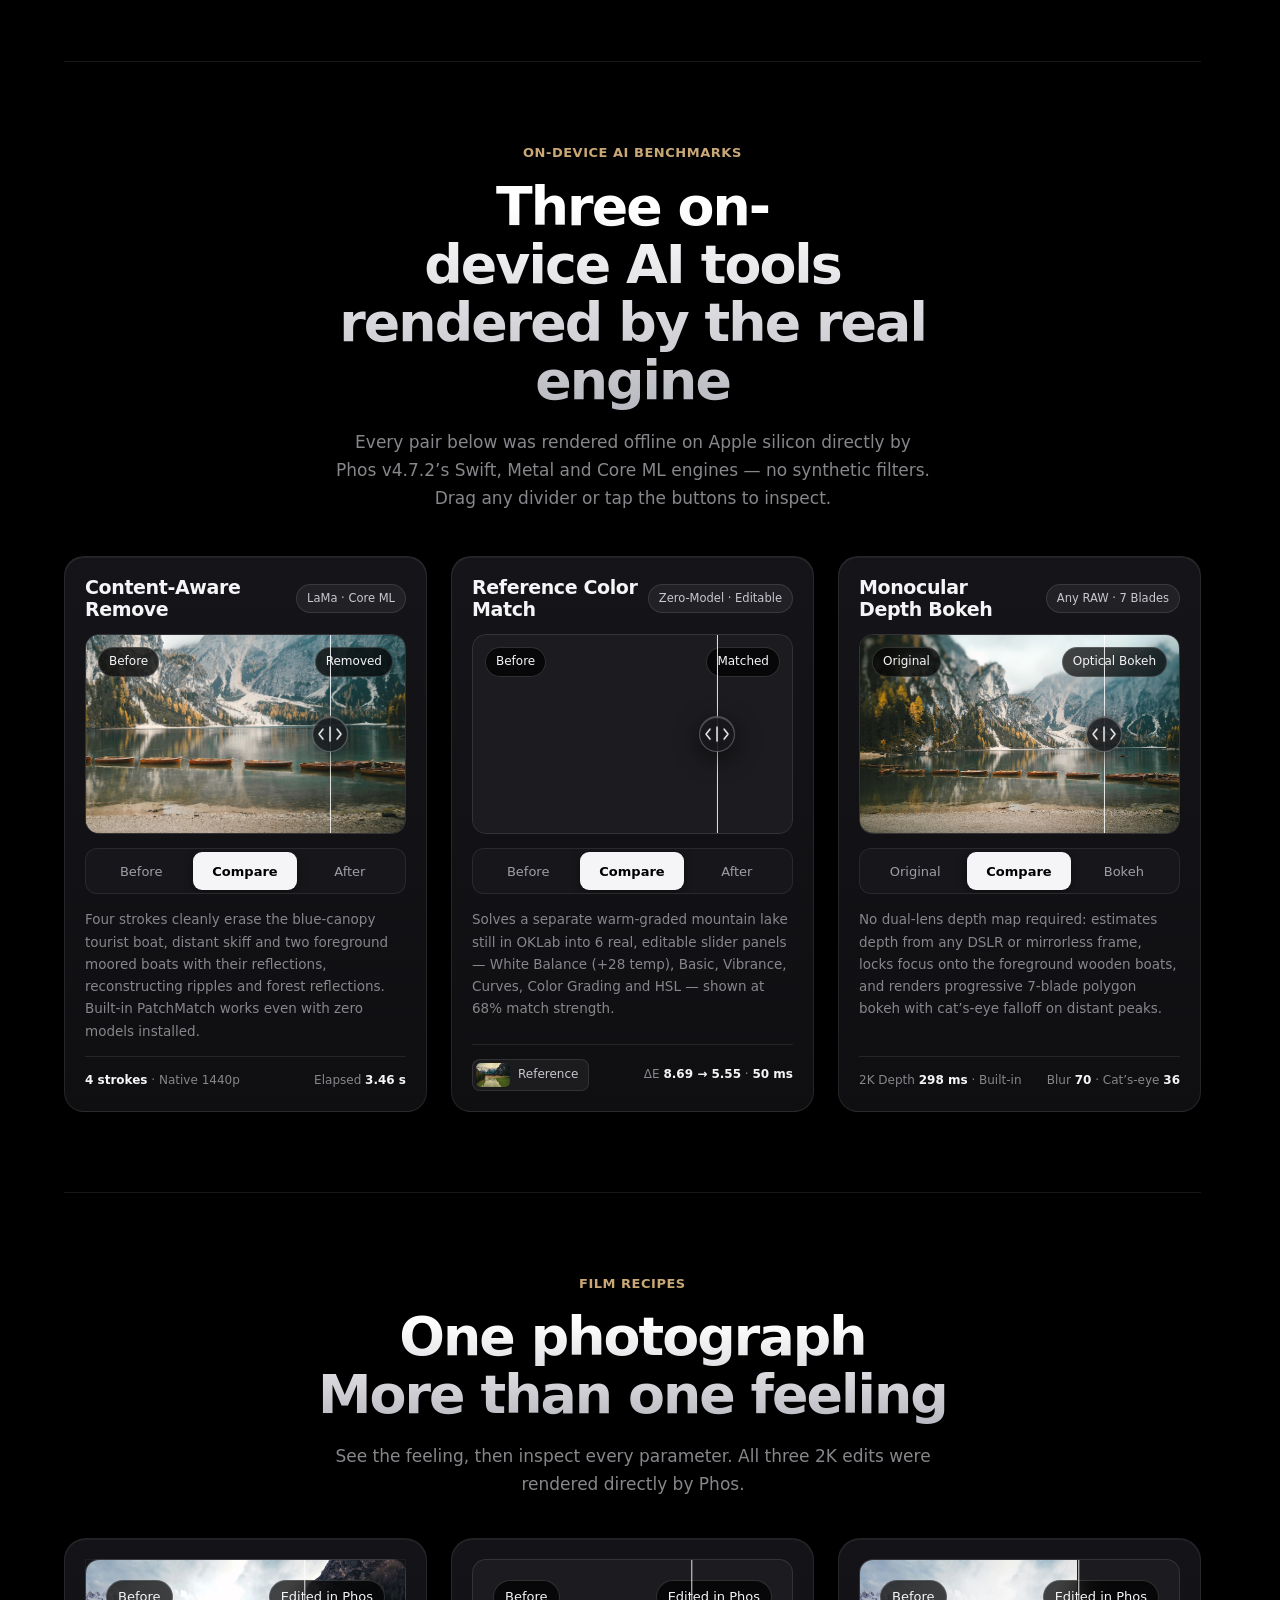
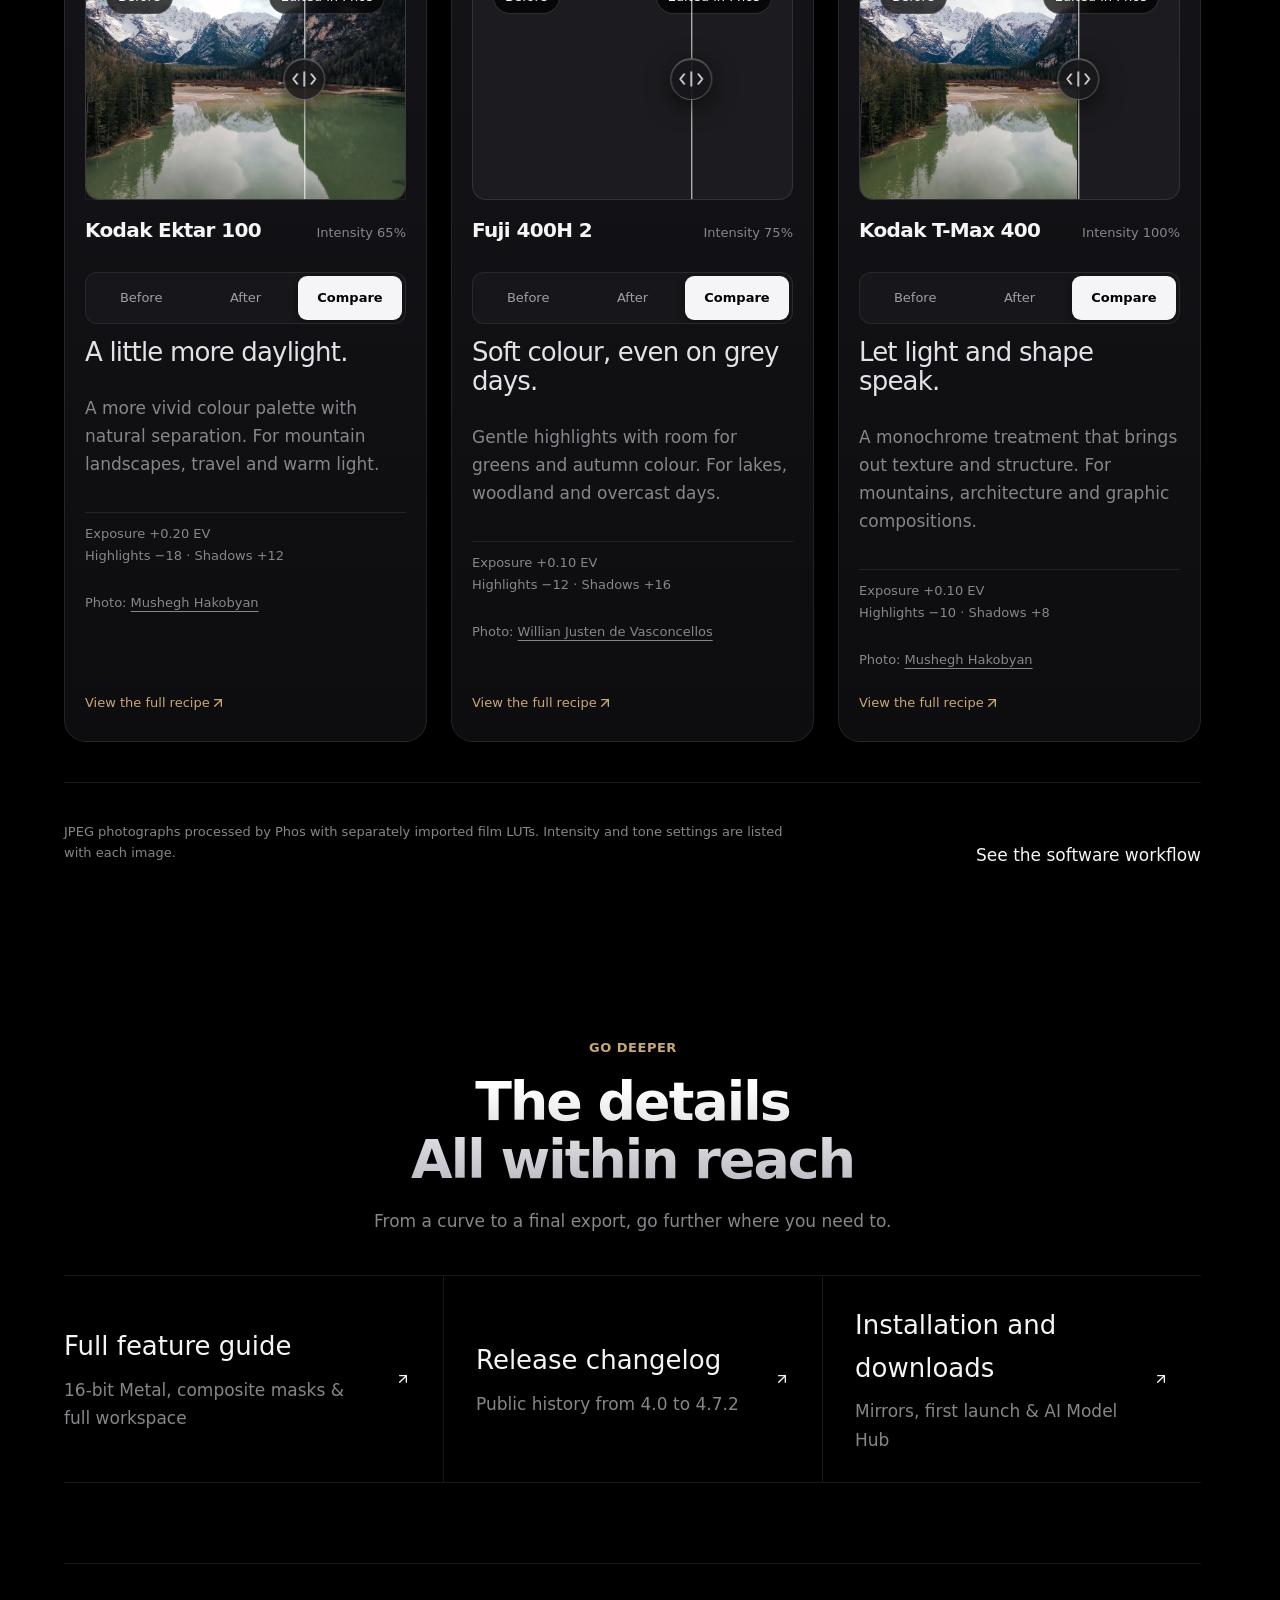
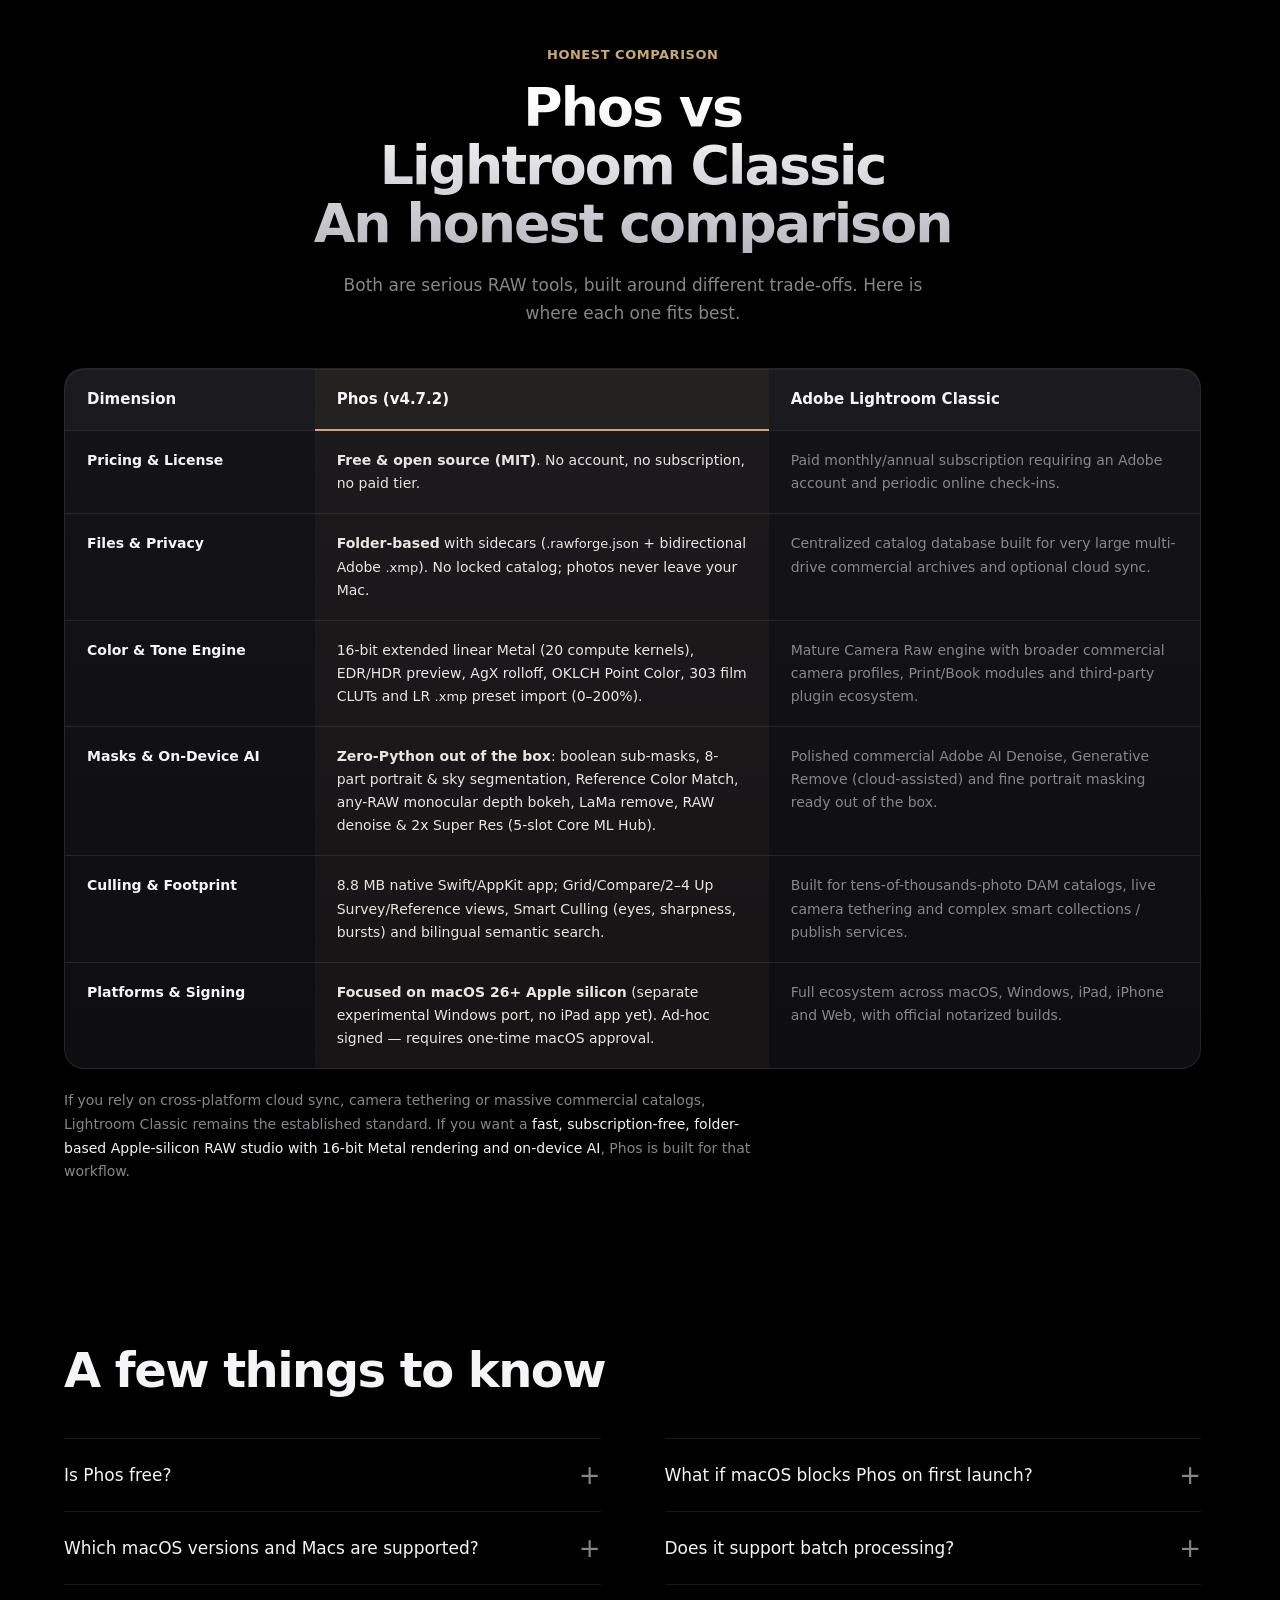
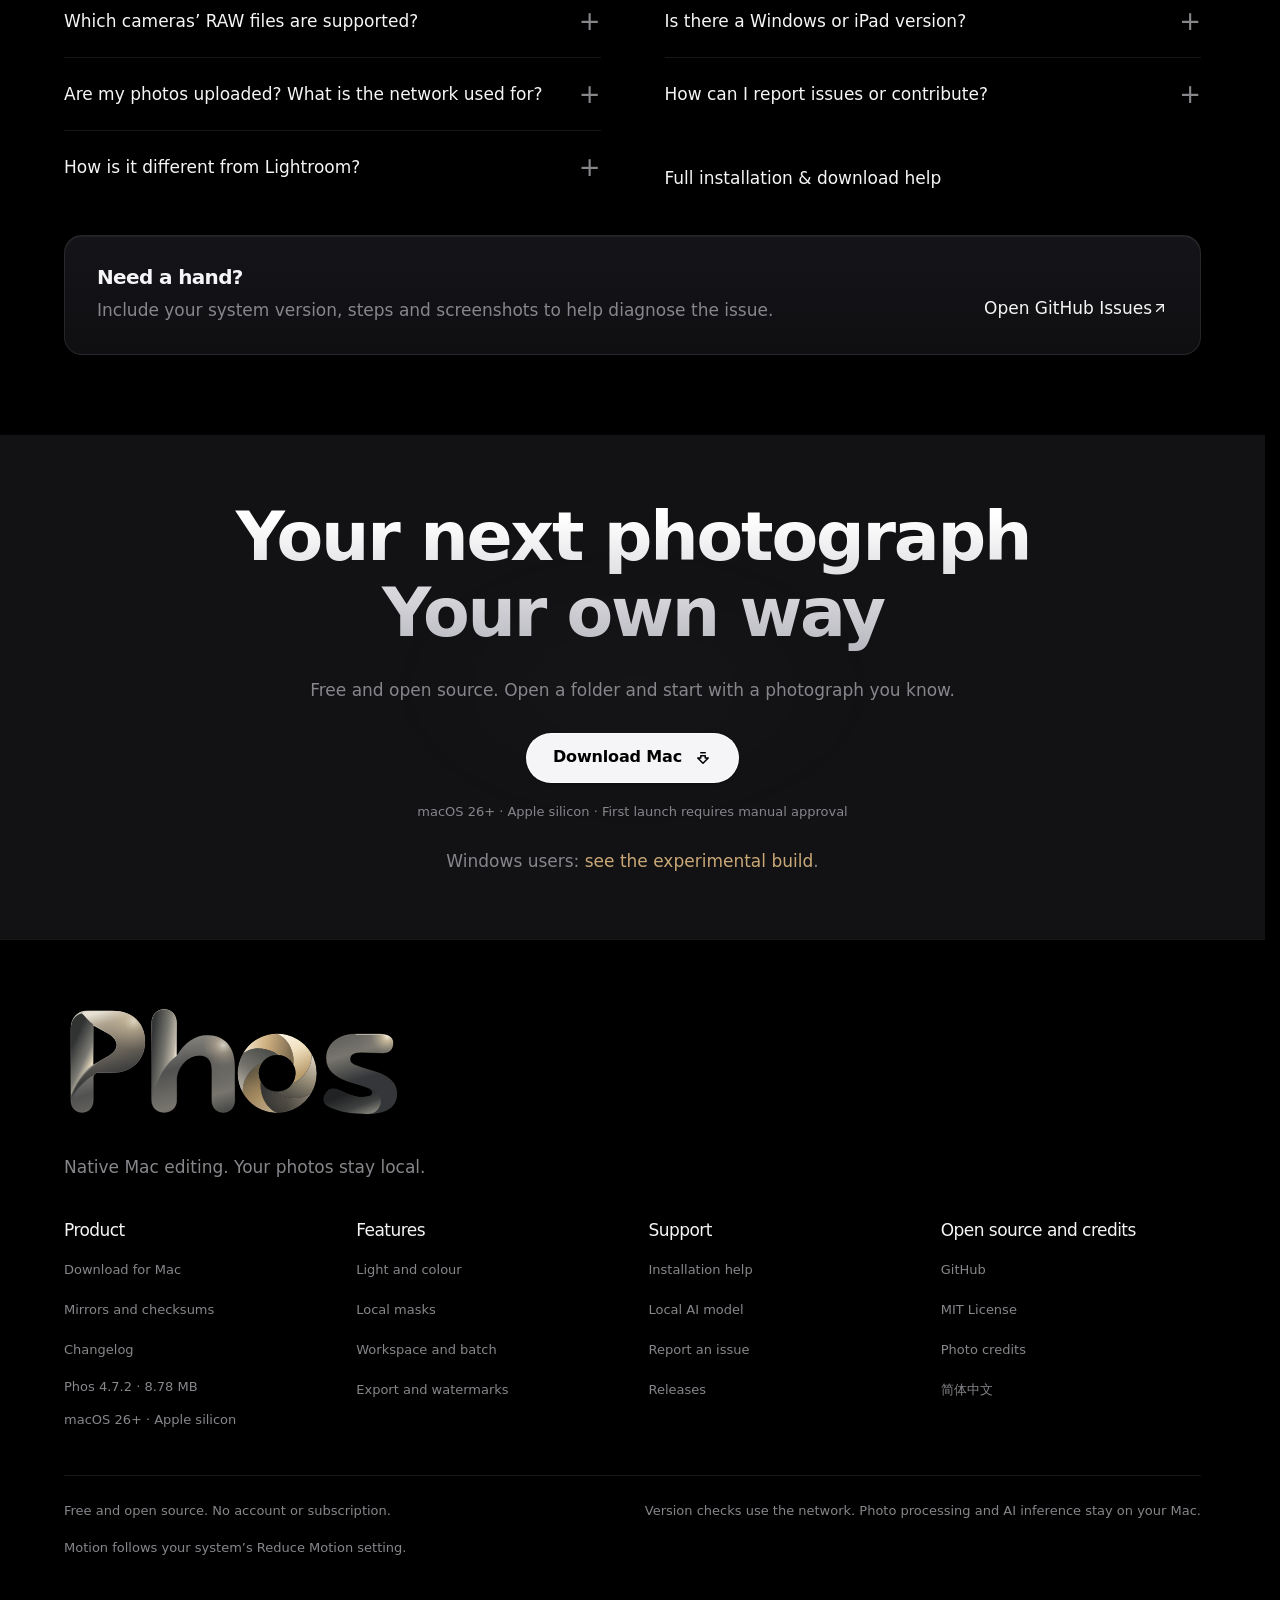
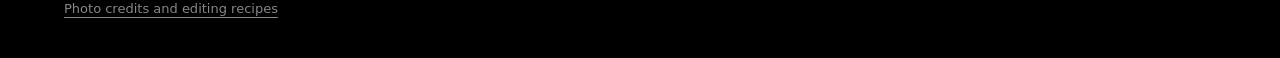
==== commit 0707f85d: "perf(motion): Apple & Pixelmator Pro scroll choreography, sticky workspace & spring comparators (?v=" ====
--- a/en/index.html
+++ b/en/index.html
@@ -172,11 +172,11 @@
 }
 </script>
 
-<link rel="stylesheet" href="../assets/home-layout.css?v=472rel">
-
-<link rel="stylesheet" href="../assets/system.css?v=472rel">
-
-<link rel="stylesheet" href="../assets/motion.css?v=472rel"><link rel="stylesheet" href="../assets/p0.css?v=472rel"><link rel="stylesheet" href="../assets/editor-demo.css?v=472rel"><link rel="stylesheet" href="../assets/seam-light.css?v=472rel"><link rel="stylesheet" href="../assets/kinetic-light.css?v=472rel"></head>
+<link rel="stylesheet" href="../assets/home-layout.css?v=472motion">
+
+<link rel="stylesheet" href="../assets/system.css?v=472motion">
+
+<link rel="stylesheet" href="../assets/motion.css?v=472motion"><link rel="stylesheet" href="../assets/p0.css?v=472motion"><link rel="stylesheet" href="../assets/editor-demo.css?v=472motion"><link rel="stylesheet" href="../assets/seam-light.css?v=472motion"><link rel="stylesheet" href="../assets/kinetic-light.css?v=472motion"></head>
 
 <body><a class="skip" href="#main">Skip to content</a>
 
@@ -210,7 +210,7 @@
 
 <figure class="hero-photo-story page-width">
 <div class="hero-stage-scrub">
-<div class="photo-comparison signature-product hero-compare" data-compare="hero" data-split="48" data-seam data-edge="all" data-tone="light" data-trigger="enter" data-strength="default">
+<div class="photo-comparison signature-product hero-compare" data-compare="hero" data-split="48" data-scroll-scrub="hero" data-scrub-from="48" data-scrub-to="16" data-seam data-edge="all" data-tone="light" data-trigger="enter" data-strength="default">
 <div class="compare-viewport"><img class="compare-after" src="../images/photo-edits/braies-fuji-after-1600.webp?v=472rel" srcset="../images/photo-edits/braies-fuji-after-800.webp?v=472rel 1024w, ../images/photo-edits/braies-fuji-after-1600.webp?v=472rel 2048w" sizes="(max-width: 760px) 100vw, 1280px" width="2048" height="1280" alt="An autumn lake and wooden boats edited with Phos film and tone controls" fetchpriority="high" decoding="async">
 <div class="compare-before"><img src="../images/photo-edits/braies-fuji-before-1600.webp?v=472rel" srcset="../images/photo-edits/braies-fuji-before-800.webp?v=472rel 1024w, ../images/photo-edits/braies-fuji-before-1600.webp?v=472rel 2048w" sizes="(max-width: 760px) 100vw, 1280px" width="2048" height="1280" alt="" decoding="async"></div>
 <div class="compare-labels" aria-hidden="true"><span>Before</span><span>Edited in Phos</span></div>
@@ -230,11 +230,11 @@
 <div class="spec-card" data-apple-reveal data-delay="0"><span class="spec-val" data-count-to="16" data-count-suffix="-bit">16-bit</span><p class="spec-label"><strong>Linear Metal Pipeline</strong>20 GPU compute kernels with live EDR HDR preview</p></div>
 <div class="spec-card" data-apple-reveal data-delay="1"><span class="spec-val" data-count-to="303">303</span><p class="spec-label"><strong>Film CLUTs &amp; XMP</strong>Import .cube LUTs and Lightroom .xmp presets</p></div>
 <div class="spec-card" data-apple-reveal data-delay="2"><span class="spec-val" data-count-to="8.8" data-count-decimals="1" data-count-suffix=" MB">8.8 MB</span><p class="spec-label"><strong>Pure Swift / AppKit</strong>Instant cold launch, free &amp; open source forever</p></div>
-<div class="spec-card" data-apple-reveal data-delay="3"><span class="spec-val">0</span><p class="spec-label"><strong>Zero Python · Zero Cloud</strong>Open any folder; sidecars never modify originals</p></div>
+<div class="spec-card" data-apple-reveal data-delay="3"><span class="spec-val" data-zero-pulse>0</span><p class="spec-label"><strong>Zero Python · Zero Cloud</strong>Open any folder; sidecars never modify originals</p></div>
 </div>
 </section>
 
-<section id="workspace" class="workspace-showcase editorial-section">
+<section id="workspace" class="workspace-showcase editorial-section" data-active-mode="a">
 <div id="capabilities" class="page-width">
 <div id="refine" class="section-heading is-centered">
 <span class="section-kicker">Native Darkroom Workspace</span>
@@ -243,12 +243,19 @@
 </div>
 
 <div class="workspace-slot">
+<div class="workspace-sticky-runway">
+<div class="workspace-sticky-pin">
+<div class="workspace-controls-bar">
 <div class="mode-picker" role="group" aria-label="Workspace layout"><button type="button" data-workspace="a" aria-pressed="true">A Immersive</button><button type="button" data-workspace="b" aria-pressed="false">B Filmstrip</button></div>
-<figure class="workspace-figure" data-apple-stage>
-<div class="workspace-image" data-seam data-edge="all" data-tone="light" data-trigger="enter" data-strength="quiet"><img src="../images/native-20261031/workspace-a.webp?v=472rel" width="2400" height="1498" alt="Phos v4.7.2 Immersive dark workspace" class="workspace-shot active" loading="lazy" decoding="async"><img src="../images/native-20261031/workspace-b.webp?v=472rel" width="2400" height="1498" alt="Phos v4.7.2 Filmstrip dark workspace" class="workspace-shot" aria-hidden="true" loading="lazy" decoding="async"></div>
-<button class="image-zoom" type="button" data-zoom="workspace-real">Enlarge workspace</button>
+<div class="workspace-scroll-rail" aria-hidden="true"><span class="ws-rail-step" data-step="a">A</span><span class="ws-rail-track"><i class="ws-rail-fill"></i></span><span class="ws-rail-step" data-step="b">B</span></div>
+</div>
+<figure class="workspace-figure">
+<div class="workspace-image" data-seam data-edge="all" data-tone="light" data-trigger="enter" data-strength="quiet"><img src="../images/native-20261031/workspace-a.webp?v=472rel" width="2400" height="1498" alt="Phos v4.7.2 Immersive dark workspace" class="workspace-shot active" loading="lazy" decoding="async"><img src="../images/native-20261031/workspace-b.webp?v=472rel" width="2400" height="1498" alt="Phos v4.7.2 Filmstrip dark workspace" class="workspace-shot" aria-hidden="true" loading="lazy" decoding="async"><button class="image-zoom" type="button" data-zoom="workspace-real">Enlarge workspace</button></div>
+<div class="workspace-callouts" aria-hidden="true"><div class="ws-phase-group" data-ws-phase="a"><span class="ws-chip"><i></i>16-bit Linear Metal · Live EDR</span><span class="ws-chip"><i></i>Liquid Glass Panels · Full Canvas</span></div><div class="ws-phase-group" data-ws-phase="b"><span class="ws-chip"><i></i>Bottom Filmstrip · Rapid Culling</span><span class="ws-chip"><i></i>Grid G · Compare C · Multi N · Ref ⇧R</span></div></div>
 <figcaption id="workspaceCaption" aria-live="polite" data-a="A Immersive · Your photograph fills the canvas between floating Liquid Glass controls." data-b="B Filmstrip · Full-frame safe canvas paired with bottom filmstrip, grid, compare and survey views.">A Immersive · Your photograph fills the canvas between floating Liquid Glass controls.</figcaption>
 </figure>
+</div>
+</div>
 </div>
 
 <div class="refine-bottom">
@@ -273,7 +280,7 @@
 <p>Pick from 303 built-in film HALD CLUTs, dial in OKLCH Point Color, or reverse-solve any reference still into editable sliders. Imports .cube LUTs and Lightroom .xmp presets up to 200%.</p>
 <ul class="bento-points"><li>303 Film CLUTs</li><li>OKLCH Point Color</li><li>AgX Rolloff</li><li>LR .xmp Presets</li></ul>
 </div>
-<div class="bento-media">
+<div class="bento-media" data-parallax>
 <img src="../images/photo-edits/landro-ektar-after-1600.webp?v=472rel" srcset="../images/photo-edits/landro-ektar-after-800.webp?v=472rel 1024w, ../images/photo-edits/landro-ektar-after-1600.webp?v=472rel 2048w" sizes="(max-width: 1100px) 100vw, 720px" width="2048" height="1536" alt="Dolomites mountain lake edited with Kodak Ektar 100 film recipe" loading="lazy" decoding="async">
 </div>
 <div class="bento-foot"><span>Kodak Ektar 100 · 65% intensity</span><a class="text-link" href="#gallery">Compare three film looks ↗</a></div>
@@ -285,7 +292,7 @@
 <h3>Finished, ready for what’s next.</h3>
 <p>Export a single frame or a bounded-concurrent batch with Gain-Map HDR JPEG, 10-bit PQ HEIC, 16-bit Display P3 TIFF, 2x Super Resolution, GPS stripping and watermarks.</p>
 </div>
-<div class="bento-media is-tall">
+<div class="bento-media is-tall" data-parallax>
 <img src="../images/native-20261031/en-export.webp?v=472rel" width="928" height="1318" alt="Phos v4.7.2 English dark export sheet showing Display P3, HDR, metadata privacy and watermark options" loading="lazy" decoding="async">
 <button class="image-zoom" type="button" data-zoom="export-real">Enlarge</button>
 </div>
@@ -298,7 +305,7 @@
 <h3>Describe the mood. Preview first.</h3>
 <p>The pure-Swift Native AI workbench runs out of the box: combine natural-language intent with OKLab and Vision semantics to generate editable sliders and masks before applying.</p>
 </div>
-<div class="bento-media">
+<div class="bento-media" data-parallax>
 <img src="../images/ai-preview.webp?v=472rel" width="1560" height="1240" alt="Phos v4.7.2 Native AI workbench live side-by-side preview and parameter plan" loading="lazy" decoding="async">
 </div>
 <div class="bento-foot"><span>100% offline · Never leaves your Mac</span><a class="text-link" href="help.html#ai-model">Model Setup &amp; Deployment Guide ↗</a></div>
@@ -311,7 +318,7 @@
 <p>Combine Add, Subtract and Intersect sub-masks with 8-part portrait &amp; sky segmentation, Guided Filter edge refinement, local curves and Point Color — accelerated on demand via the 5-slot Core ML Hub.</p>
 <ul class="bento-points"><li>Add / Subtract / Intersect</li><li>8-Part Portrait AI</li><li>LaMa Remove</li><li>Monocular Depth Bokeh</li></ul>
 </div>
-<div class="bento-media">
+<div class="bento-media" data-parallax>
 <img src="../images/06-linear-gradient-mask.webp?v=472rel" width="2400" height="1498" alt="Phos v4.7.2 linear gradient mask controls and composite boolean sub-masks panel" loading="lazy" decoding="async">
 </div>
 <div class="bento-foot"><span>Live v4.7.2 dark Retina capture</span><a class="text-link" href="features.html#masks">Explore masks &amp; AI ↗</a></div>
@@ -589,7 +596,7 @@
 
 <h3>Content-Aware Remove</h3><span class="ai-demo-tag">LaMa · Core ML</span></div>
 
-<div class="photo-comparison" data-compare="ai-remove" data-split="50">
+<div class="photo-comparison" data-compare="ai-remove" data-split="50" data-scroll-scrub="ai" data-scrub-index="0" data-scrub-from="76" data-scrub-to="20">
 
 <div class="compare-viewport"><img class="compare-after" src="../images/ai-demos/remove-after.webp?v=472rel" width="1440" height="900" alt="Alpine lake mirror after Phos on-device LaMa removes the tourist boat, distant boat and moored wooden boat" loading="lazy" decoding="async">
 
@@ -615,7 +622,7 @@
 
 <h3>Reference Color Match</h3><span class="ai-demo-tag">Zero-Model · Editable</span></div>
 
-<div class="photo-comparison" data-compare="ai-match" data-split="50">
+<div class="photo-comparison" data-compare="ai-match" data-split="50" data-scroll-scrub="ai" data-scrub-index="1" data-scrub-from="76" data-scrub-to="20">
 
 <div class="compare-viewport"><img class="compare-after" src="../images/ai-demos/colormatch-after.webp?v=472rel" width="2048" height="1280" alt="Overcast Dolomites lake matched to a warm golden film still using Phos Reference Color Match" loading="lazy" decoding="async">
 
@@ -641,7 +648,7 @@
 
 <h3>Monocular Depth Bokeh</h3><span class="ai-demo-tag">Any RAW · 7 Blades</span></div>
 
-<div class="photo-comparison" data-compare="ai-bokeh" data-split="50">
+<div class="photo-comparison" data-compare="ai-bokeh" data-split="50" data-scroll-scrub="ai" data-scrub-index="2" data-scrub-from="76" data-scrub-to="20">
 
 <div class="compare-viewport"><img class="compare-after" src="../images/ai-demos/bokeh-after.webp?v=472rel" width="2048" height="1280" alt="Phos monocular depth estimation focusing on the foreground wooden boats while softly defocusing distant Dolomites peaks" loading="lazy" decoding="async">
 
@@ -679,7 +686,7 @@
 
 <figure>
 
-<div class="photo-comparison " data-compare="look-0" data-split="0" data-seam data-edge="all" data-tone="light" data-trigger="enter" data-strength="quiet">
+<div class="photo-comparison " data-compare="look-0" data-split="0" data-scroll-scrub="look" data-scrub-index="0" data-scrub-from="68" data-scrub-to="18" data-seam data-edge="all" data-tone="light" data-trigger="enter" data-strength="quiet">
 
 <div class="compare-viewport"><img class="compare-after" src="../images/photo-edits/landro-ektar-after-1600.webp?v=472rel" srcset="../images/photo-edits/landro-ektar-after-800.webp?v=472rel 1024w, ../images/photo-edits/landro-ektar-after-1600.webp?v=472rel 2048w" sizes="(max-width: 760px) 100vw, 400px" width="2048" height="1536" alt="A little more daylight. film edit" loading="lazy" decoding="async">
 
@@ -707,7 +714,7 @@
 
 <figure>
 
-<div class="photo-comparison " data-compare="look-1" data-split="0">
+<div class="photo-comparison " data-compare="look-1" data-split="0" data-scroll-scrub="look" data-scrub-index="1" data-scrub-from="68" data-scrub-to="18">
 
 <div class="compare-viewport"><img class="compare-after" src="../images/photo-edits/braies-fuji-after-1600.webp?v=472rel" srcset="../images/photo-edits/braies-fuji-after-800.webp?v=472rel 1024w, ../images/photo-edits/braies-fuji-after-1600.webp?v=472rel 2048w" sizes="(max-width: 760px) 100vw, 400px" width="2048" height="1280" alt="Soft colour, even on grey days. film edit" loading="lazy" decoding="async">
 
@@ -735,7 +742,7 @@
 
 <figure>
 
-<div class="photo-comparison " data-compare="look-2" data-split="0">
+<div class="photo-comparison " data-compare="look-2" data-split="0" data-scroll-scrub="look" data-scrub-index="2" data-scrub-from="68" data-scrub-to="18">
 
 <div class="compare-viewport"><img class="compare-after" src="../images/photo-edits/landro-tmax-after-1600.webp?v=472rel" srcset="../images/photo-edits/landro-tmax-after-800.webp?v=472rel 1024w, ../images/photo-edits/landro-tmax-after-1600.webp?v=472rel 2048w" sizes="(max-width: 760px) 100vw, 400px" width="2048" height="1536" alt="Let light and shape speak. film edit" loading="lazy" decoding="async">
 
@@ -1042,16 +1049,16 @@
 </div>
 </footer>
 
-<script src="../assets/demo.js?v=472rel" defer=""></script>
-<script src="../assets/showcase.js?v=472rel" defer=""></script>
-<script src="../assets/brand-v2.js?v=472rel" defer=""></script>
-<script src="../assets/photo-edition.js?v=472rel" defer=""></script>
-<script src="../assets/navigation.js?v=472rel" defer=""></script>
-<script src="../assets/motion.js?v=472rel" defer=""></script><script src="../assets/seam-light.js?v=472rel" defer=""></script>
-<script>if(new URLSearchParams(location.search).has('audit')){const s=document.createElement('script');s.src='../assets/audit-metrics.js?v=472rel';s.defer=true;document.body.append(s);}</script>
-
-
-
-
-
-<script src="../assets/kinetic-light.js?v=472rel" defer></script></body></html>
+<script src="../assets/demo.js?v=472motion" defer=""></script>
+<script src="../assets/showcase.js?v=472motion" defer=""></script>
+<script src="../assets/brand-v2.js?v=472motion" defer=""></script>
+<script src="../assets/photo-edition.js?v=472motion" defer=""></script>
+<script src="../assets/navigation.js?v=472motion" defer=""></script>
+<script src="../assets/motion.js?v=472motion" defer=""></script><script src="../assets/seam-light.js?v=472motion" defer=""></script>
+<script>if(new URLSearchParams(location.search).has('audit')){const s=document.createElement('script');s.src='../assets/audit-metrics.js?v=472motion';s.defer=true;document.body.append(s);}</script>
+
+
+
+
+
+<script src="../assets/kinetic-light.js?v=472motion" defer></script></body></html>
--- a/assets/motion.css
+++ b/assets/motion.css
@@ -1,18 +1,101 @@
-/* Phos motion plan: static content first; movement only explains entrance or input. */
-:root{--motion-ease:cubic-bezier(.16,1,.3,1);--motion-press:120ms;--motion-hover:180ms;--motion-enter:200ms;--motion-dialog:240ms}
-html body *,html body *::before,html body *::after{animation:none!important;transition-property:transform,opacity!important;transition-duration:var(--motion-hover);transition-timing-function:var(--motion-ease)}
-/* Keep the message and download visible from the first paint. Give the photo more room. */
-.signature-hero{padding-top:30px}.signature-copy h1{width:clamp(340px,37vw,550px);margin-bottom:18px}.signature-description{margin-top:12px}.signature-copy .hero-actions{margin-top:20px}.signature-copy .requirements{margin-top:12px}.signature-product{margin-top:34px;transform:none;transform-origin:center center;transition:transform 150ms var(--motion-ease)!important}.signature-product.is-tilting{will-change:transform}.workspace-image{transform:none}.workspace-shot{transition:opacity 200ms var(--motion-ease)!important}
-.motion-lift{position:relative;isolation:isolate;transition:transform var(--motion-hover) var(--motion-ease)!important}.motion-lift::after{content:'';position:absolute;inset:0;z-index:-1;border-radius:inherit;box-shadow:0 18px 32px var(--hover-shadow);/* taste-skill-ignore: the shadow is transparent at rest and appears only on hover, per the approved motion plan. */opacity:0;pointer-events:none;transition:opacity var(--motion-hover) var(--motion-ease)!important}.button:hover{transform:none}.button.primary:hover span{transform:none}
-@media(hover:hover) and (pointer:fine) and (min-width:761px){html[data-motion=on] .motion-lift:hover{transform:translateY(-4px)}html[data-motion=on] .motion-lift:hover::after{opacity:1}html[data-motion=on] .button:hover,html[data-motion=on] .nav-download:hover{transform:translateY(-4px)}html[data-motion=on] .button.primary:hover span{transform:translateY(2px)}}
-html[data-motion=on] button:active,html[data-motion=on] .button:active,html[data-motion=on] .nav-download:active{transform:translateY(1px) scale(.98);transition-duration:var(--motion-press)}
-.motion-tabbed{position:relative}.motion-indicator{position:absolute;top:0;left:0;width:100%;height:2px;background:var(--accent);pointer-events:none;transform-origin:left center;transition:transform 180ms var(--motion-ease)!important;z-index:2}.gallery-tabs,.mode-picker{padding-bottom:8px}.tabs .motion-indicator{background:var(--accent)}
-/* Native dialogs retain their focus containment while the exit completes. */
-html body dialog::backdrop{background:var(--scrim);backdrop-filter:none!important;-webkit-backdrop-filter:none!important}/* taste-skill-ignore: this rule removes backdrop blur from dialogs. */html body dialog[open]::backdrop{animation:motion-backdrop-in 240ms var(--motion-ease) both!important}html body dialog.motion-closing::backdrop{animation:motion-backdrop-out 200ms var(--motion-ease) both!important}
-@keyframes motion-backdrop-in{from{opacity:0}to{opacity:1}}@keyframes motion-backdrop-out{from{opacity:1}to{opacity:0}}
-.faq-list{overflow-anchor:none}.motion-details-content{transform-origin:top center}
-@media(max-width:760px){.signature-product{transform:none!important}}
-@media(max-width:760px){.signature-hero{padding-top:26px}.signature-copy h1{width:min(100%,340px);margin-bottom:17px}.signature-product{margin-top:26px}}
-html[data-motion=off]{scroll-behavior:auto}html[data-motion=off] body *,html[data-motion=off] body *::before,html[data-motion=off] body *::after{animation:none!important;transition:none!important}html[data-motion=off] .signature-product,html[data-motion=off] .motion-lift,html[data-motion=off] .button:hover,html[data-motion=off] button:active,html[data-motion=off] .nav-download:hover{transform:none!important}
-@media(prefers-reduced-motion:reduce){html{scroll-behavior:auto!important}html body *,html body *::before,html body *::after{animation:none!important;transition:none!important}html body dialog[open]::backdrop{animation:none!important}.signature-product,.motion-lift,.button:hover,button:active,.nav-download:hover{transform:none!important}}
-html[data-motion=off] body dialog[open]::backdrop{animation:none!important}
+/* Phos motion base: reduced-motion safety, dialog backdrops, smooth disclosure anchors & tactile press. */
+:root {
+  --motion-ease: cubic-bezier(.16, 1, .3, 1);
+  --motion-press: 120ms;
+  --motion-hover: 180ms;
+  --motion-enter: 200ms;
+  --motion-dialog: 240ms;
+}
+
+/* Keep crisp hero spacing aligned across desktop & mobile */
+.signature-hero { padding-top: 30px; }
+.signature-copy h1 { width: clamp(340px, 37vw, 550px); margin-bottom: 18px; }
+.signature-description { margin-top: 12px; }
+.signature-copy .hero-actions { margin-top: 20px; }
+.signature-copy .requirements { margin-top: 12px; }
+.signature-product { margin-top: 34px; transform-origin: center center; }
+
+/* Tactile hover lift & press feedback for interactive controls */
+.motion-lift {
+  position: relative;
+  isolation: isolate;
+  transition: transform var(--motion-hover) var(--motion-ease);
+}
+.motion-lift::after {
+  content: '';
+  position: absolute;
+  inset: 0;
+  z-index: -1;
+  border-radius: inherit;
+  box-shadow: 0 18px 32px var(--hover-shadow);
+  opacity: 0;
+  pointer-events: none;
+  transition: opacity var(--motion-hover) var(--motion-ease);
+}
+@media (hover: hover) and (pointer: fine) and (min-width: 761px) {
+  html[data-motion=on] .motion-lift:hover { transform: translateY(-4px); }
+  html[data-motion=on] .motion-lift:hover::after { opacity: 1; }
+}
+html[data-motion=on] button:active,
+html[data-motion=on] .button:active,
+html[data-motion=on] .nav-download:active {
+  transform: translateY(1px) scale(.98);
+  transition-duration: var(--motion-press);
+}
+
+/* Native dialogs retain focus containment while exit animation completes */
+html body dialog::backdrop {
+  background: var(--scrim);
+  backdrop-filter: none !important;
+  -webkit-backdrop-filter: none !important;
+}
+html body dialog[open]::backdrop {
+  animation: motion-backdrop-in 240ms var(--motion-ease) both;
+}
+html body dialog.motion-closing::backdrop {
+  animation: motion-backdrop-out 200ms var(--motion-ease) both;
+}
+@keyframes motion-backdrop-in { from { opacity: 0; } to { opacity: 1; } }
+@keyframes motion-backdrop-out { from { opacity: 1; } to { opacity: 0; } }
+
+/* Smooth FAQ & try-editor disclosure container */
+.faq-list { overflow-anchor: none; }
+.motion-details-content { transform-origin: top center; }
+
+@media (max-width: 760px) {
+  .signature-product { transform: none !important; }
+  .signature-hero { padding-top: 26px; }
+  .signature-copy h1 { width: min(100%, 340px); margin-bottom: 17px; }
+  .signature-product { margin-top: 26px; }
+}
+
+/* Strict accessibility & manual motion-off bypass */
+html[data-motion=off] { scroll-behavior: auto; }
+html[data-motion=off] body *,
+html[data-motion=off] body *::before,
+html[data-motion=off] body *::after {
+  animation: none !important;
+  transition: none !important;
+}
+html[data-motion=off] .signature-product,
+html[data-motion=off] .motion-lift,
+html[data-motion=off] .button:hover,
+html[data-motion=off] button:active,
+html[data-motion=off] .nav-download:hover { transform: none !important; }
+html[data-motion=off] body dialog[open]::backdrop { animation: none !important; }
+
+@media (prefers-reduced-motion: reduce) {
+  html { scroll-behavior: auto !important; }
+  html body *,
+  html body *::before,
+  html body *::after {
+    animation: none !important;
+    transition: none !important;
+  }
+  html body dialog[open]::backdrop { animation: none !important; }
+  .signature-product,
+  .motion-lift,
+  .button:hover,
+  button:active,
+  .nav-download:hover { transform: none !important; }
+}
--- a/assets/kinetic-light.css
+++ b/assets/kinetic-light.css
@@ -1,8 +1,11 @@
-/* Apple-Grade Scroll-Driven Choreography & Liquid Glass Micro-Interactions */
+/* ==========================================================================
+   Phos Kinetic Light — Apple & Pixelmator Pro Scroll Choreography
+   ========================================================================== */
 :root {
   --apple-ease: cubic-bezier(.22, 1, .36, 1);
   --apple-spring: cubic-bezier(.16, 1, .3, 1);
   --kinetic-progress: 0;
+  --cta-glow: 0;
 }
 
 html { scroll-behavior: smooth; }
@@ -30,9 +33,11 @@
   border-bottom-color: transparent !important;
   backdrop-filter: none !important;
   -webkit-backdrop-filter: none !important;
-  transition: background-color 320ms var(--apple-ease),
-              border-color 320ms var(--apple-ease),
-              backdrop-filter 320ms var(--apple-ease);
+  transition:
+    background-color 340ms var(--apple-ease),
+    border-color 340ms var(--apple-ease),
+    backdrop-filter 340ms var(--apple-ease),
+    -webkit-backdrop-filter 340ms var(--apple-ease);
 }
 .site-nav.is-scrolled {
   background: rgb(8 8 10 / .78) !important;
@@ -41,37 +46,169 @@
   -webkit-backdrop-filter: saturate(180%) blur(24px) !important;
 }
 
-/* Hero initial choreographed entrance */
+/* Subtle active section indicator on top nav links */
+.nav-links a {
+  position: relative;
+  transition: color 220ms var(--apple-ease);
+}
+.nav-links a::after {
+  content: "";
+  position: absolute;
+  left: 50%;
+  bottom: -6px;
+  width: 16px;
+  height: 1.5px;
+  border-radius: 999px;
+  background: #dfc394;
+  transform: translateX(-50%) scaleX(0);
+  opacity: 0;
+  transition: transform 280ms var(--apple-spring), opacity 220ms var(--apple-ease);
+}
+.nav-links a.is-section-active {
+  color: #f5f5f7;
+}
+.nav-links a.is-section-active::after {
+  transform: translateX(-50%) scaleX(1);
+  opacity: 1;
+}
+
+/* Crisp Hero choreographed entrance — zero blur on text or primary CTAs */
 @keyframes apple-hero-rise {
-  from { opacity: 0; transform: translateY(20px) scale(.985); }
-  to { opacity: 1; transform: none; }
-}
-html[data-apple-motion="on"] .hero-eyebrow { animation: apple-hero-rise 680ms var(--apple-spring) 40ms both; }
-html[data-apple-motion="on"] .hero-intro h1 { animation: apple-hero-rise 780ms var(--apple-spring) 110ms both; }
-html[data-apple-motion="on"] .hero-lead { animation: apple-hero-rise 780ms var(--apple-spring) 190ms both; }
-html[data-apple-motion="on"] .hero-actions { animation: apple-hero-rise 780ms var(--apple-spring) 260ms both; }
-html[data-apple-motion="on"] .hero-meta { animation: apple-hero-rise 780ms var(--apple-spring) 320ms both; }
-html[data-apple-motion="on"] .hero-photo-story { animation: apple-hero-rise 900ms var(--apple-spring) 340ms both; }
-
-/* Scroll-scrubbed containers (GPU transform/opacity only) */
-.hero-intro-scrub { will-change: transform, opacity; }
+  from {
+    opacity: 0;
+    transform: translate3d(0, 16px, 0) scale(.988);
+  }
+  to {
+    opacity: 1;
+    transform: none;
+  }
+}
+@keyframes apple-hero-stage-in {
+  from {
+    opacity: 0;
+    transform: translate3d(0, 26px, 0) scale(.972);
+  }
+  to {
+    opacity: 1;
+    transform: none;
+  }
+}
+@keyframes darkroom-halo-breathe {
+  0%, 100% {
+    opacity: .62;
+    transform: translate3d(-50%, 0, 0) scale(1);
+  }
+  50% {
+    opacity: .88;
+    transform: translate3d(-50%, 0, 0) scale(1.06);
+  }
+}
+
+html[data-apple-motion="on"] .hero-eyebrow { animation: apple-hero-rise 480ms var(--apple-spring) 0ms both; }
+html[data-apple-motion="on"] .hero-intro h1 { animation: apple-hero-rise 540ms var(--apple-spring) 30ms both; }
+html[data-apple-motion="on"] .hero-lead { animation: apple-hero-rise 540ms var(--apple-spring) 70ms both; }
+html[data-apple-motion="on"] .hero-actions { animation: apple-hero-rise 540ms var(--apple-spring) 110ms both; }
+html[data-apple-motion="on"] .hero-meta { animation: apple-hero-rise 540ms var(--apple-spring) 150ms both; }
+html[data-apple-motion="on"] .hero-photo-story { animation: apple-hero-stage-in 680ms var(--apple-spring) 140ms both; }
+
+/* 3D Hero Perspective Stage & Ambient Darkroom Optical Halo */
+.hero-photo-story {
+  perspective: 1800px;
+  position: relative;
+}
+.hero-intro-scrub {
+  will-change: transform, opacity;
+}
 .hero-stage-scrub {
+  position: relative;
   will-change: transform;
-  transform: scale(var(--hero-stage-scale, 1));
+  transform-style: preserve-3d;
   transform-origin: center top;
-  transition: border-radius 240ms var(--apple-ease);
-}
-[data-apple-stage] {
+  transform: rotateX(var(--hero-rx, 0deg)) scale(var(--hero-stage-scale, 1)) translate3d(0, var(--hero-sy, 0px), 0);
+}
+.hero-stage-scrub::before {
+  content: "";
+  position: absolute;
+  left: 50%;
+  top: -12%;
+  width: 82%;
+  height: 118%;
+  transform: translate3d(-50%, 0, 0);
+  background:
+    radial-gradient(56% 52% at 50% 42%, rgb(201 168 118 / .14), transparent 72%),
+    radial-gradient(72% 62% at 50% 56%, rgb(255 255 255 / .04), transparent 76%);
+  filter: blur(42px);
+  pointer-events: none;
+  z-index: -1;
+}
+html[data-apple-motion="on"] .hero-stage-scrub::before {
+  animation: darkroom-halo-breathe 8.5s ease-in-out infinite;
+}
+
+@media (max-width: 480px) {
+  .photo-edition .hero-intro h1 {
+    font-size: clamp(34px, 9.2vw, 42px) !important;
+  }
+}
+
+/* Zero transition lag on comparator layers — critical for 120Hz scrub & pointer drag */
+.compare-before,
+.compare-before img,
+.compare-divider {
+  transition: none !important;
+  will-change: transform;
+}
+.compare-divider {
+  transition: opacity 180ms ease !important;
+}
+.compare-divider > span {
+  background: rgb(22 22 26 / .82) !important;
+  color: #f5f5f7 !important;
+  border: 1px solid rgb(255 255 255 / .28) !important;
+  backdrop-filter: saturate(180%) blur(16px);
+  -webkit-backdrop-filter: saturate(180%) blur(16px);
+  box-shadow: 0 6px 24px rgb(0 0 0 / .62), inset 0 1px 0 rgb(255 255 255 / .25) !important;
+  transition:
+    transform 240ms var(--apple-spring),
+    background-color 200ms var(--apple-ease),
+    border-color 200ms var(--apple-ease),
+    box-shadow 220ms var(--apple-ease) !important;
+}
+.photo-comparison:hover .compare-divider > span {
+  transform: translate(-50%, -50%) scale(1.06);
+  border-color: rgb(223 195 148 / .65) !important;
+}
+.photo-comparison.is-comparing .compare-divider > span,
+.photo-comparison.is-dragging .compare-divider > span {
+  transform: translate(-50%, -50%) scale(1.13);
+  background: rgb(245 245 247 / .96) !important;
+  color: #000000 !important;
+  border-color: #ffffff !important;
+  box-shadow: 0 0 0 5px rgb(201 168 118 / .24), 0 10px 28px rgb(0 0 0 / .72) !important;
+}
+
+/* Apple Keynote Typography Reveal (never collapses layout/clip rect to zero) */
+[data-apple-text] {
+  opacity: 0;
+  transform: translate3d(0, 22px, 0) scale(.985);
+  transition:
+    opacity 720ms var(--apple-ease),
+    transform 820ms var(--apple-spring);
   will-change: transform, opacity;
-  transform: translate3d(0, var(--stage-y, 0px), 0) scale(var(--stage-scale, 1));
-  opacity: var(--stage-opacity, 1);
-}
+}
+[data-apple-text].is-visible {
+  opacity: 1;
+  transform: none;
+}
+[data-apple-text][data-delay="1"] { transition-delay: 75ms; }
+[data-apple-text][data-delay="2"] { transition-delay: 150ms; }
+[data-apple-text][data-delay="3"] { transition-delay: 225ms; }
 
 /* Staggered Apple Spring Reveal */
 [data-apple-reveal] {
   opacity: 0;
   transform: translate3d(0, 26px, 0) scale(.985);
-  transition: opacity 760ms var(--apple-ease), transform 820ms var(--apple-spring);
+  transition: opacity 760ms var(--apple-ease), transform 840ms var(--apple-spring);
 }
 [data-apple-reveal].is-visible {
   opacity: 1;
@@ -81,6 +218,19 @@
 [data-apple-reveal][data-delay="2"] { transition-delay: 150ms; }
 [data-apple-reveal][data-delay="3"] { transition-delay: 225ms; }
 [data-apple-reveal][data-delay="4"] { transition-delay: 300ms; }
+
+/* Subtle 3D Pointer Tilt on non-comparator cards only */
+.apple-tilt {
+  transform:
+    perspective(1200px)
+    rotateX(var(--tilt-rx, 0deg))
+    rotateY(var(--tilt-ry, 0deg))
+    translate3d(0, var(--tilt-y, 0px), 0);
+  transition:
+    opacity 760ms var(--apple-ease),
+    transform 320ms var(--apple-spring),
+    border-color 240ms var(--apple-ease);
+}
 
 /* Liquid Glass 1px Specular Border Tracking on Bento / Spec / AI / Look / Release Cards */
 .glass-specular {
@@ -95,15 +245,15 @@
   padding: 1px;
   background: radial-gradient(
     360px circle at var(--mx, 50%) var(--my, -20%),
-    rgb(223 195 148 / .58),
-    rgb(255 255 255 / .18) 38%,
+    rgb(223 195 148 / .62),
+    rgb(255 255 255 / .20) 38%,
     transparent 70%
   );
   -webkit-mask: linear-gradient(#000 0 0) content-box, linear-gradient(#000 0 0);
   -webkit-mask-composite: xor;
   mask-composite: exclude;
   opacity: var(--spec-op, 0);
-  transition: opacity 360ms var(--apple-ease);
+  transition: opacity 340ms var(--apple-ease);
   pointer-events: none;
   z-index: 4;
 }
@@ -114,36 +264,250 @@
   border-radius: inherit;
   background: radial-gradient(
     420px circle at var(--mx, 50%) var(--my, -20%),
-    rgb(201 168 118 / .06),
+    rgb(201 168 118 / .065),
     transparent 62%
   );
   opacity: var(--spec-op, 0);
-  transition: opacity 360ms var(--apple-ease);
+  transition: opacity 340ms var(--apple-ease);
   pointer-events: none;
   z-index: 0;
 }
 .glass-specular > * { position: relative; z-index: 1; }
 
-/* Workspace A/B cross-dissolve + gentle zoom */
+/* Zero-slot subtle shimmer settle */
+@keyframes zero-val-settle {
+  0% { opacity: 0; transform: scale(.86) translateY(8px); }
+  60% { opacity: 1; transform: scale(1.04) translateY(0); }
+  100% { opacity: 1; transform: none; }
+}
+.spec-val[data-zero-pulse].is-counted {
+  animation: zero-val-settle 680ms var(--apple-spring) both;
+}
+
+/* Workspace Controls Bar, Progress Rail, Stage & Non-overlapping Callout Dock */
+.workspace-showcase,
+.workspace-showcase > .page-width,
+.workspace-slot,
+.workspace-sticky-runway,
+.workspace-sticky-pin {
+  width: 100%;
+  overflow: visible;
+}
+.workspace-sticky-pin {
+  display: flex;
+  flex-direction: column;
+  align-items: center;
+}
+.workspace-controls-bar {
+  display: flex;
+  flex-direction: column;
+  align-items: center;
+  gap: 12px;
+  margin-bottom: 20px;
+}
+.workspace-showcase .mode-picker {
+  margin-bottom: 0;
+}
+.workspace-scroll-rail {
+  display: none;
+  align-items: center;
+  gap: 10px;
+  font-size: 11px;
+  font-weight: 500;
+  letter-spacing: .04em;
+  color: #7d7d84;
+}
+.ws-rail-step {
+  transition: color 260ms var(--apple-ease);
+}
+.workspace-showcase[data-active-mode="a"] .ws-rail-step[data-step="a"],
+.workspace-showcase[data-active-mode="b"] .ws-rail-step[data-step="b"] {
+  color: #e2caa0;
+}
+.ws-rail-track {
+  position: relative;
+  width: 120px;
+  height: 2px;
+  border-radius: 999px;
+  background: rgb(255 255 255 / .12);
+  overflow: hidden;
+}
+.ws-rail-fill {
+  position: absolute;
+  inset: 0;
+  border-radius: inherit;
+  background: linear-gradient(90deg, rgb(201 168 118 / .55), #dfc394);
+  transform-origin: left center;
+  transform: scaleX(var(--ws-progress, 0));
+  will-change: transform;
+}
+
+.workspace-figure {
+  width: 100%;
+  will-change: transform, opacity;
+  transform-origin: center top;
+  transform: perspective(1800px) rotateX(var(--ws-rx, 0deg)) scale(var(--ws-scale, 1)) translate3d(0, var(--ws-y, 0px), 0);
+}
+.workspace-image > .image-zoom {
+  top: auto;
+  bottom: 14px;
+  right: 14px;
+  min-height: 36px;
+  z-index: 5;
+  background: rgb(0 0 0 / .68);
+  backdrop-filter: blur(12px);
+  -webkit-backdrop-filter: blur(12px);
+  border: 1px solid rgb(255 255 255 / .16);
+}
+
+/* Workspace A/B cross-dissolve + gentle optical zoom */
 .workspace-shot {
   opacity: 0;
-  transform: scale(.985);
-  transition: opacity 420ms var(--apple-ease), transform 540ms var(--apple-spring);
+  transform: scale(1.018);
+  transition: opacity 520ms var(--apple-ease), transform 680ms var(--apple-spring);
   will-change: opacity, transform;
 }
 .workspace-shot.active {
   opacity: 1;
   transform: scale(1);
 }
-
-/* Gentle tactile photo hover */
-@media (hover: hover) and (pointer: fine) {
-  .bento-media img {
+#workspaceCaption {
+  transition: opacity 200ms var(--apple-ease), transform 220ms var(--apple-ease);
+}
+#workspaceCaption.is-swapping {
+  opacity: .22;
+  transform: translateY(3px);
+}
+
+/* Clean Liquid Glass Phase Badges below screenshot — zero overlap with app UI or zoom button */
+.workspace-callouts {
+  display: none;
+  position: relative;
+  width: 100%;
+  min-height: 36px;
+  margin-top: 14px;
+  pointer-events: none;
+}
+.ws-phase-group {
+  position: absolute;
+  inset: 0;
+  display: flex;
+  flex-wrap: wrap;
+  justify-content: center;
+  align-items: center;
+  gap: 10px;
+  opacity: 0;
+  transform: translate3d(0, 8px, 0);
+  transition: opacity 360ms var(--apple-ease), transform 440ms var(--apple-spring);
+}
+.ws-chip {
+  display: inline-flex;
+  align-items: center;
+  gap: 8px;
+  padding: 6px 14px;
+  border-radius: 999px;
+  background: rgb(20 20 24 / .84);
+  border: 1px solid rgb(255 255 255 / .12);
+  box-shadow: inset 0 1px 0 rgb(255 255 255 / .08);
+  color: #e6e6eb;
+  font-size: 12px;
+  font-weight: 500;
+  letter-spacing: -.01em;
+}
+.ws-chip i {
+  width: 6px;
+  height: 6px;
+  border-radius: 50%;
+  background: #dfc394;
+  box-shadow: 0 0 8px rgb(223 195 148 / .85);
+}
+.workspace-showcase[data-active-mode="a"] .ws-phase-group[data-ws-phase="a"],
+.workspace-showcase[data-active-mode="b"] .ws-phase-group[data-ws-phase="b"] {
+  opacity: 1;
+  transform: translate3d(0, 0, 0);
+}
+
+/* Desktop Sticky Scroll Runway for #workspace */
+@media (min-width: 960px) {
+  html[data-apple-motion="on"] .workspace-sticky-runway {
+    min-height: 215vh;
+    position: relative;
+  }
+  html[data-apple-motion="on"] .workspace-sticky-pin {
+    position: sticky;
+    top: calc(var(--nav-h, 58px) + 18px);
+  }
+  html[data-apple-motion="on"] .workspace-sticky-pin .workspace-figure {
+    width: 100%;
+    max-width: min(1140px, calc((100vh - 260px) * 1.602));
+    margin-inline: auto;
+  }
+  html[data-apple-motion="on"] .workspace-scroll-rail {
+    display: flex;
+  }
+  html[data-apple-motion="on"] .workspace-callouts {
+    display: block;
+  }
+}
+
+/* Bento Window Depth Parallax */
+.bento-media { overflow: hidden; }
+@media (min-width: 960px) {
+  html[data-apple-motion="on"] .bento-media[data-parallax] img {
+    transform: translate3d(0, var(--px-y, 0px), 0) scale(var(--px-s, 1.055));
+    will-change: transform;
+  }
+  html[data-apple-motion="on"] .bento-media[data-parallax]:not(.is-tall) img {
     transition: transform 640ms var(--apple-spring);
   }
-  .bento-card:hover .bento-media img {
-    transform: scale(1.024);
-  }
+  html[data-apple-motion="on"] .bento-card:hover .bento-media[data-parallax] img {
+    --px-s: 1.082;
+  }
+}
+@media (hover: hover) and (pointer: fine) and (max-width: 959px) {
+  .bento-media img { transition: transform 640ms var(--apple-spring); }
+  .bento-card:hover .bento-media img { transform: scale(1.024); }
+}
+
+/* Tactile Magnetic Pull on Primary Download Buttons */
+@media (hover: hover) and (pointer: fine) and (min-width: 761px) {
+  html[data-apple-motion="on"] :is(.photo-edition,.system-page) a.button.primary[href*="download"] {
+    transform: translate3d(var(--mag-x, 0px), var(--mag-y, 0px), 0);
+    transition:
+      background-color 180ms ease,
+      box-shadow 240ms ease,
+      transform 260ms var(--apple-spring);
+  }
+  html[data-apple-motion="on"] :is(.photo-edition,.system-page) a.button.primary[href*="download"]:hover {
+    transform: translate3d(var(--mag-x, 0px), calc(var(--mag-y, 0px) - 1.5px), 0);
+  }
+  html[data-apple-motion="on"] :is(.photo-edition,.system-page) a.button.primary[href*="download"]:active {
+    transform: translate3d(var(--mag-x, 0px), var(--mag-y, 0px), 0) scale(.98);
+  }
+}
+
+/* Subtle Optical Aperture Glow behind Final CTA */
+.final-cta {
+  position: relative;
+  overflow: clip;
+}
+.final-cta::before {
+  content: "";
+  position: absolute;
+  left: 50%;
+  top: 50%;
+  width: min(760px, 92vw);
+  height: 460px;
+  transform: translate3d(-50%, -50%, 0) scale(calc(.85 + var(--cta-glow, 0) * .25));
+  background: radial-gradient(60% 55% at 50% 50%, rgb(201 168 118 / .12), transparent 72%);
+  filter: blur(36px);
+  opacity: calc(.2 + var(--cta-glow, 0) * .8);
+  pointer-events: none;
+  z-index: 0;
+}
+.final-cta > * {
+  position: relative;
+  z-index: 1;
 }
 
 /* Reduced motion & mobile safety */
@@ -155,10 +519,30 @@
   html[data-apple-motion="on"] .hero-lead,
   html[data-apple-motion="on"] .hero-actions,
   html[data-apple-motion="on"] .hero-meta,
-  html[data-apple-motion="on"] .hero-photo-story { animation: none !important; }
-  [data-apple-reveal] { opacity: 1 !important; transform: none !important; transition: none !important; }
-  [data-apple-stage], .hero-stage-scrub, .hero-intro-scrub { transform: none !important; opacity: 1 !important; }
-  .glass-specular::before, .glass-specular::after { display: none; }
-  .workspace-shot { transition: none; transform: none; }
-  .bento-media img { transition: none; }
-}
+  html[data-apple-motion="on"] .hero-photo-story,
+  html[data-apple-motion="on"] .hero-stage-scrub::before { animation: none !important; }
+  [data-apple-reveal],
+  [data-apple-text] {
+    opacity: 1 !important;
+    transform: none !important;
+    transition: none !important;
+  }
+  .hero-stage-scrub, .hero-intro-scrub, .workspace-figure, .bento-media img {
+    transform: none !important;
+    opacity: 1 !important;
+  }
+  .workspace-sticky-runway { min-height: auto !important; }
+  .workspace-sticky-pin { position: static !important; }
+  .workspace-scroll-rail, .workspace-callouts { display: none !important; }
+  .glass-specular::before, .glass-specular::after { display: none !important; }
+  .workspace-shot { transition: none !important; transform: none !important; }
+}
+html[data-motion="off"] [data-apple-reveal],
+html[data-motion="off"] [data-apple-text] {
+  opacity: 1 !important;
+  transform: none !important;
+}
+html[data-motion="off"] .workspace-sticky-runway { min-height: auto !important; }
+html[data-motion="off"] .workspace-sticky-pin { position: static !important; }
+html[data-motion="off"] .workspace-scroll-rail,
+html[data-motion="off"] .workspace-callouts { display: none !important; }
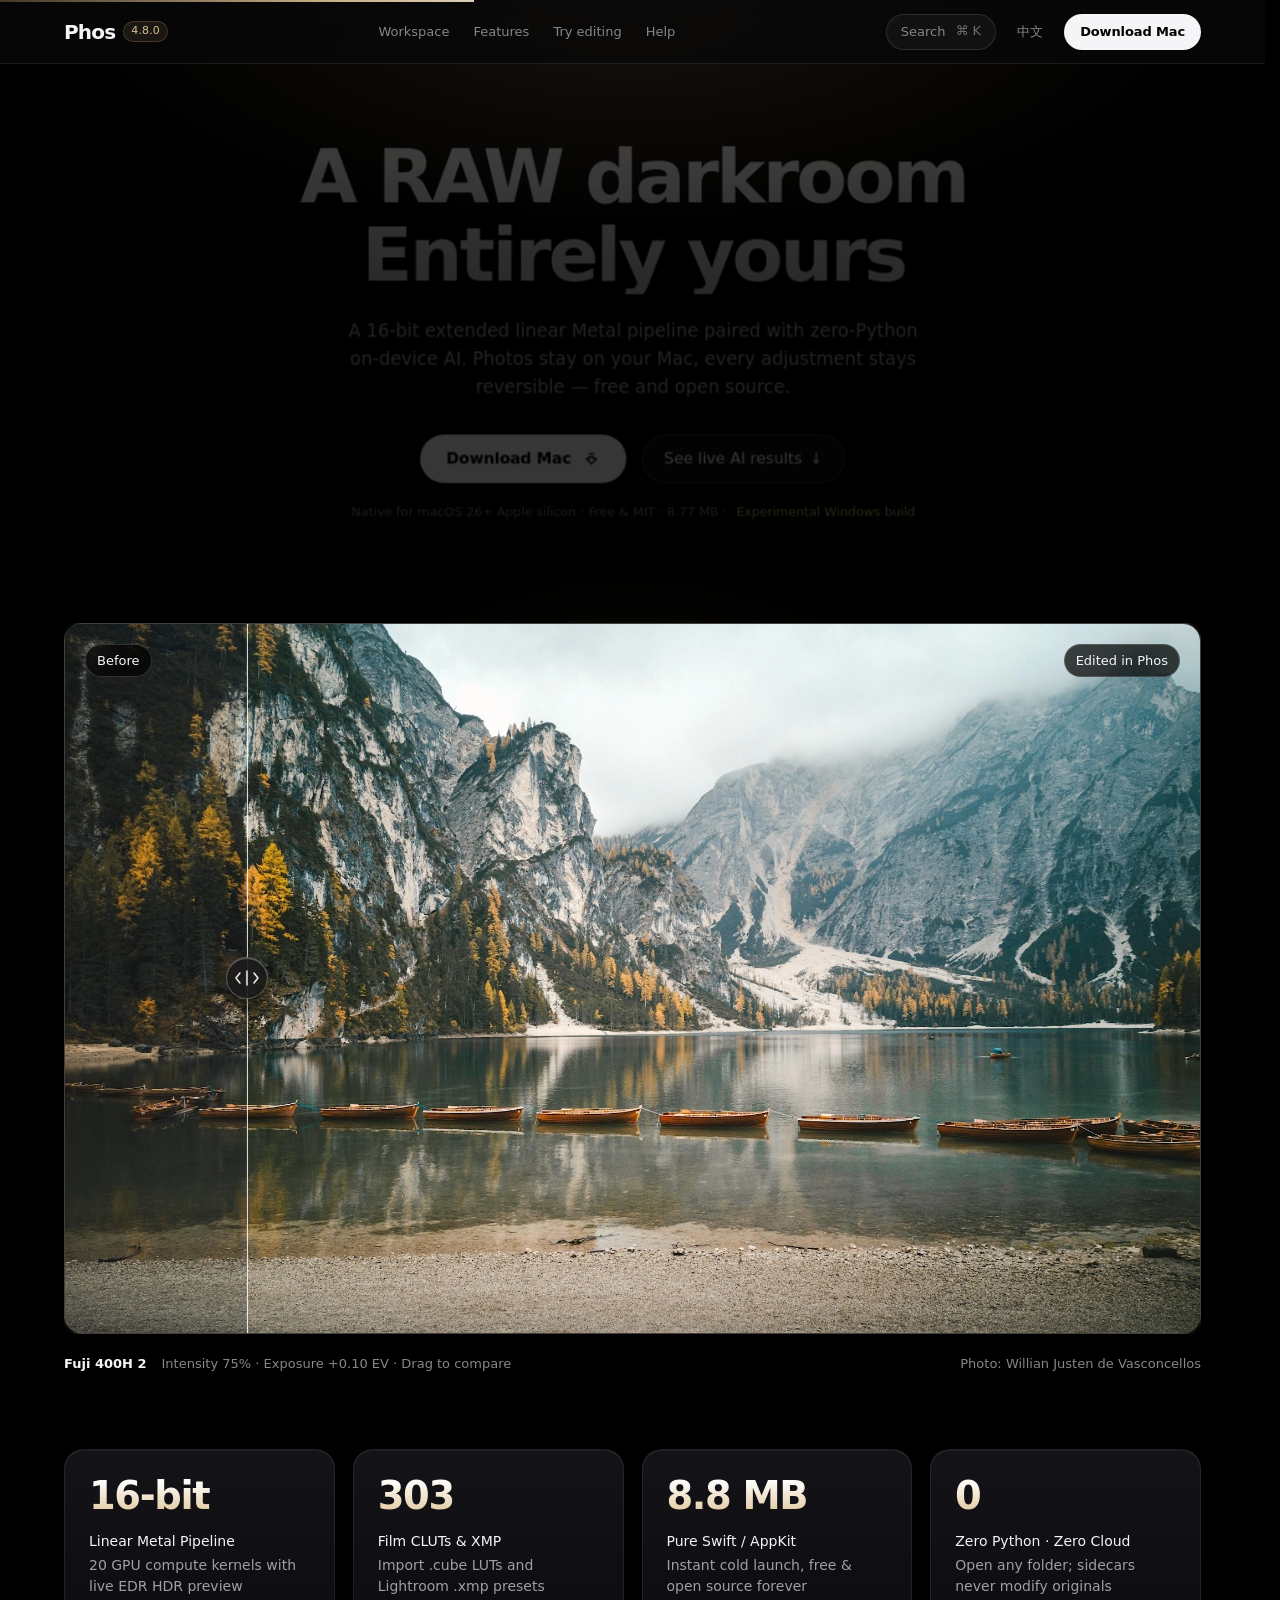
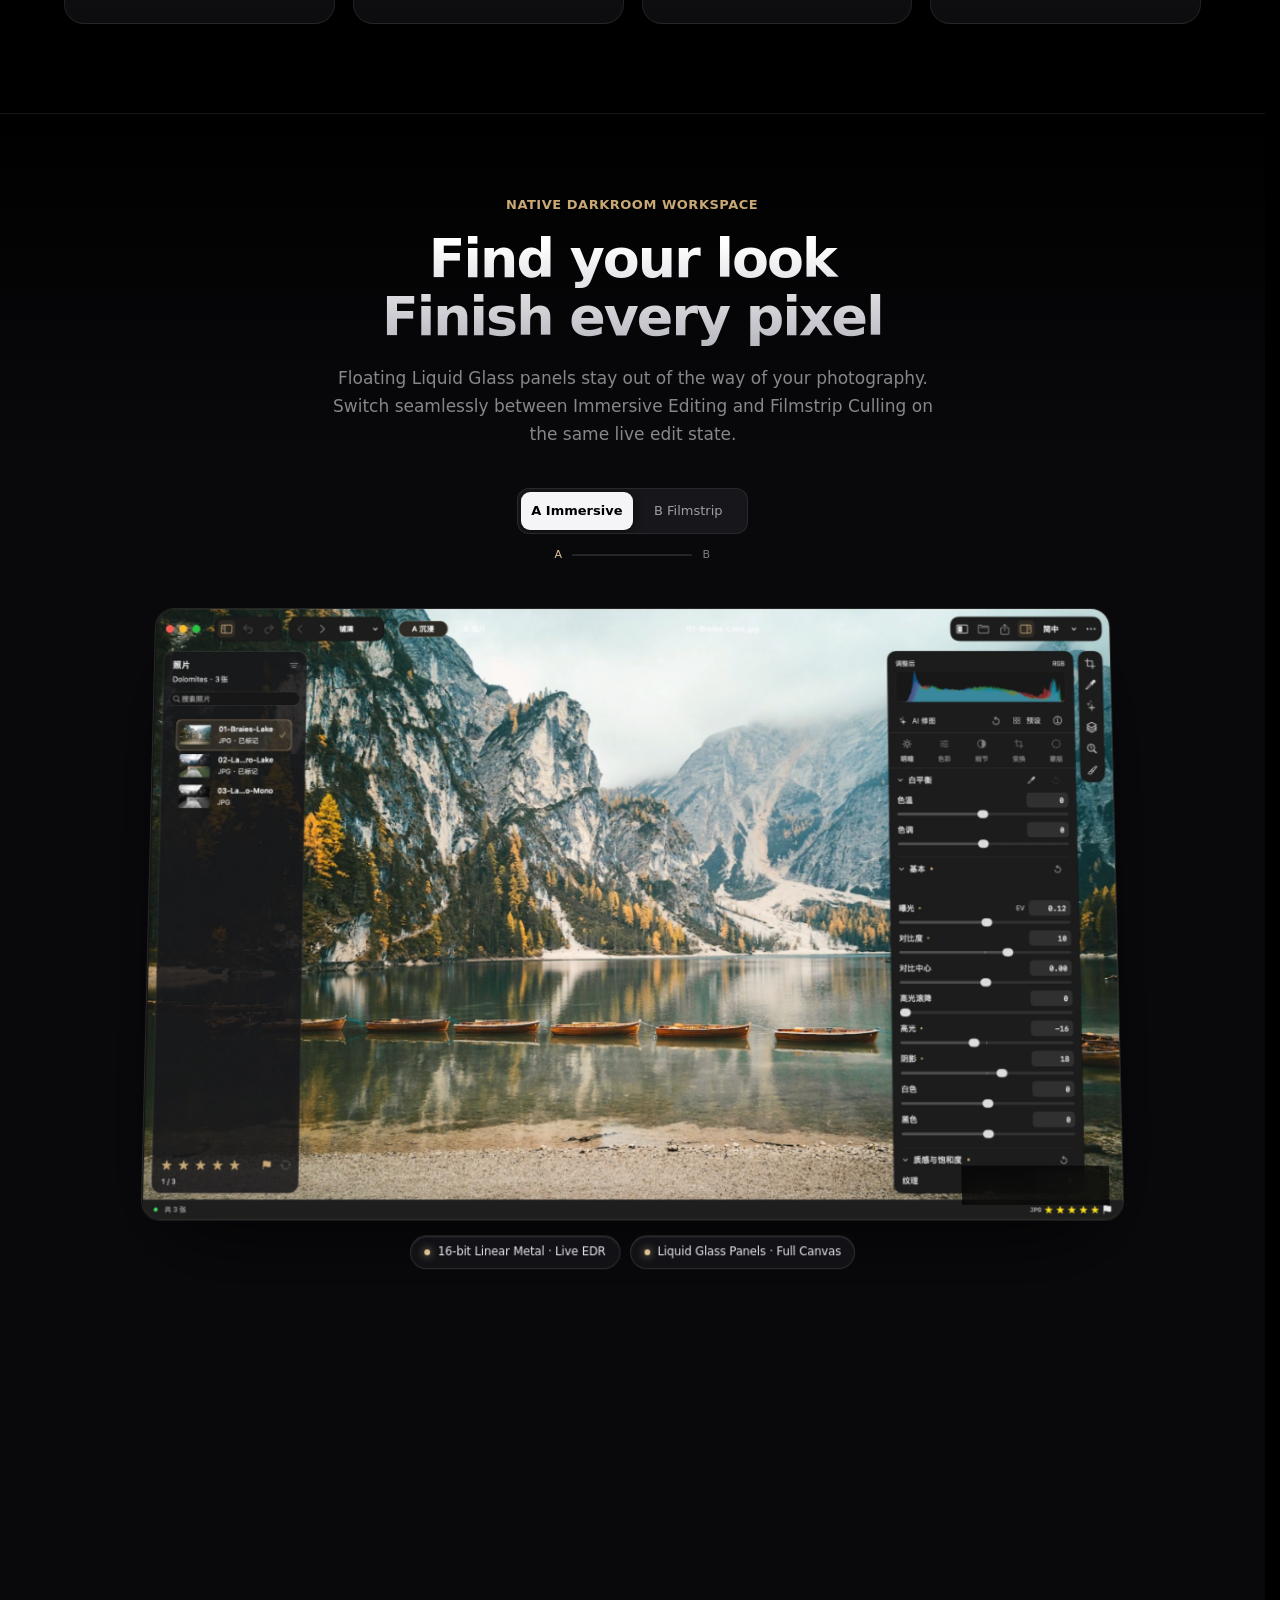
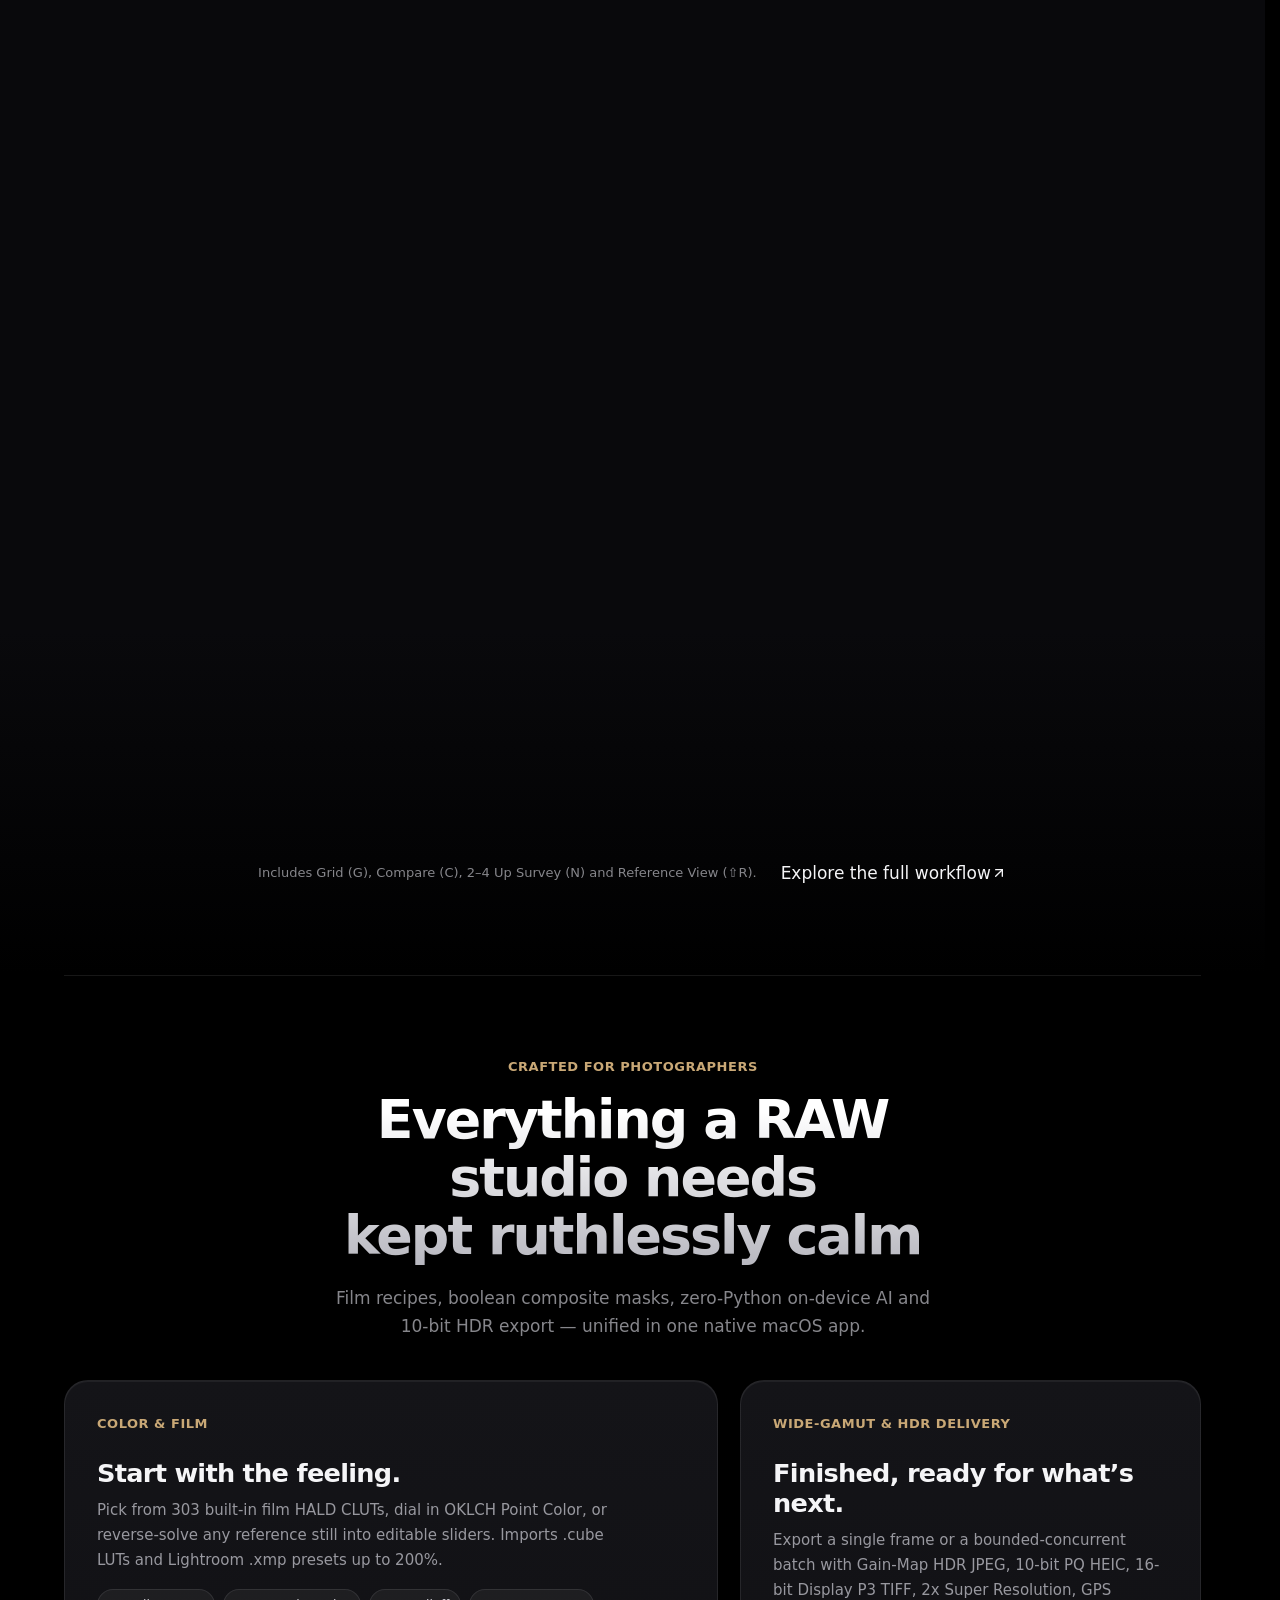
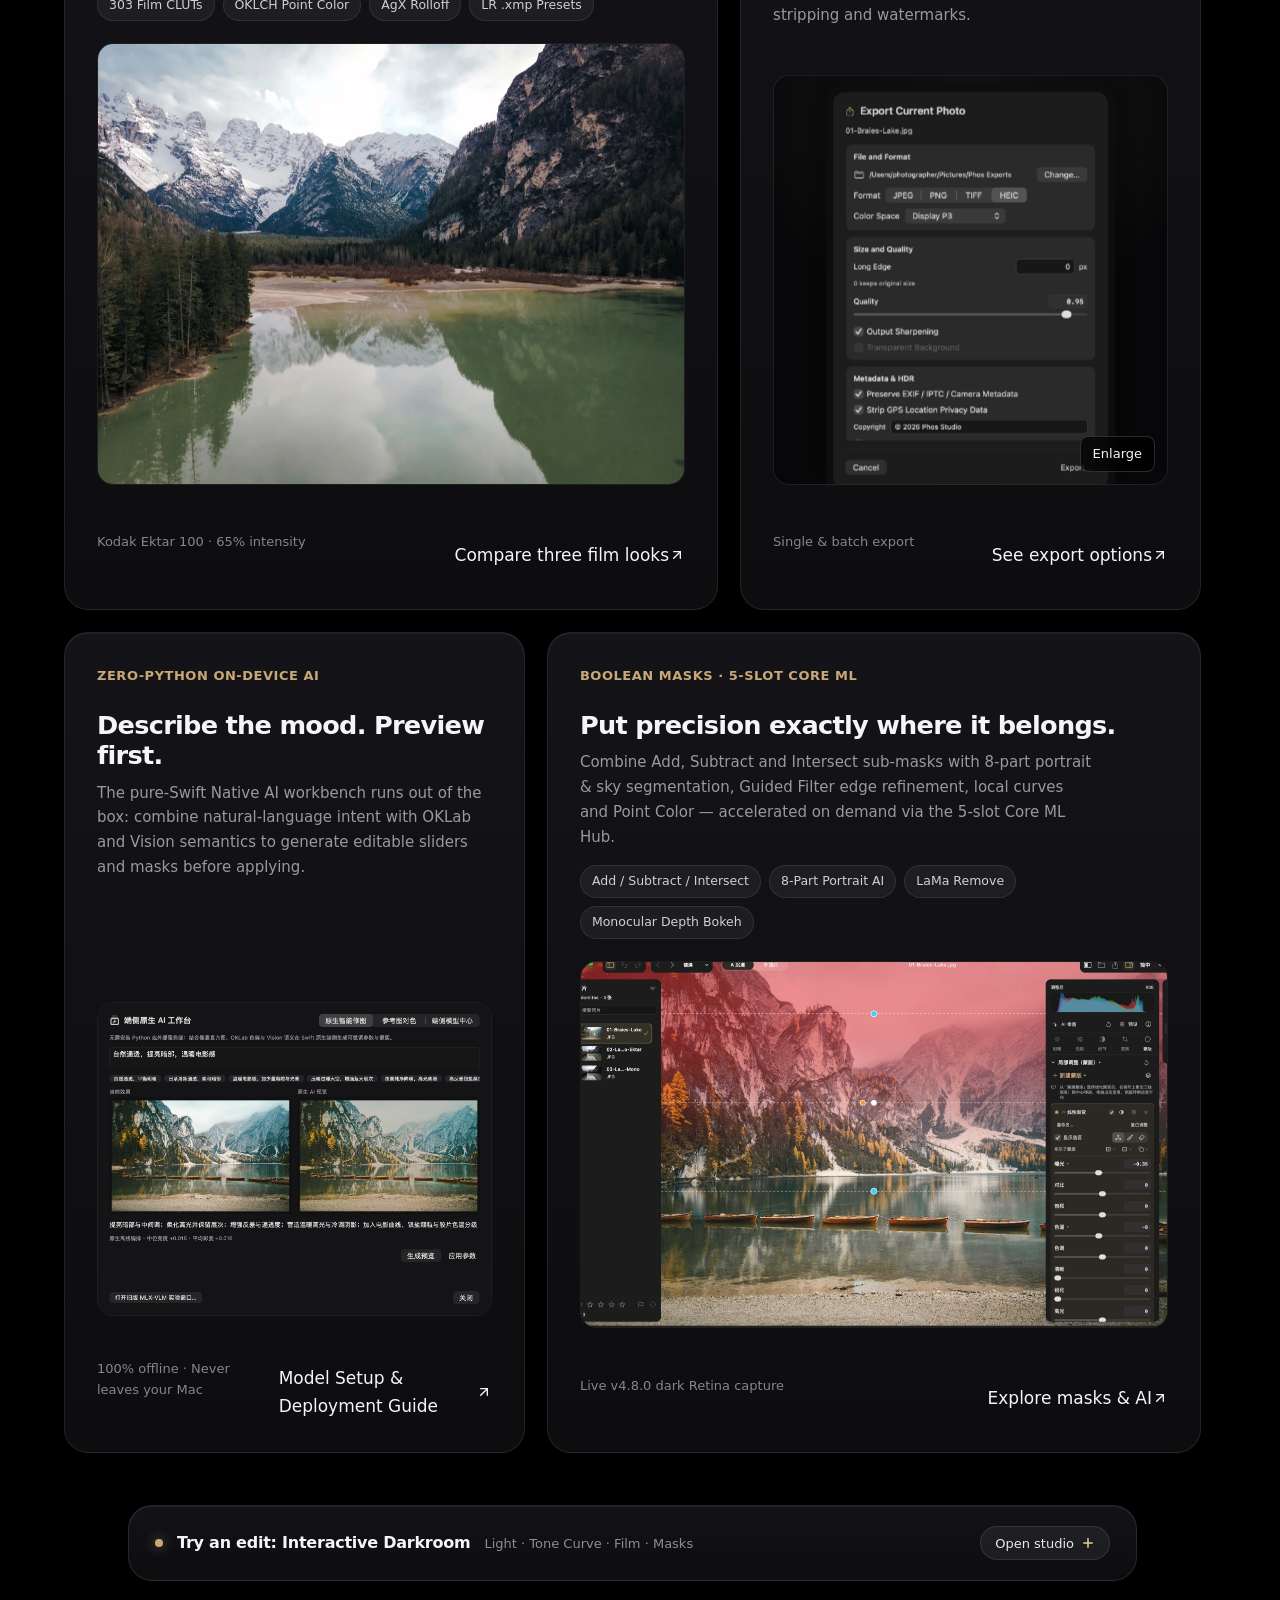
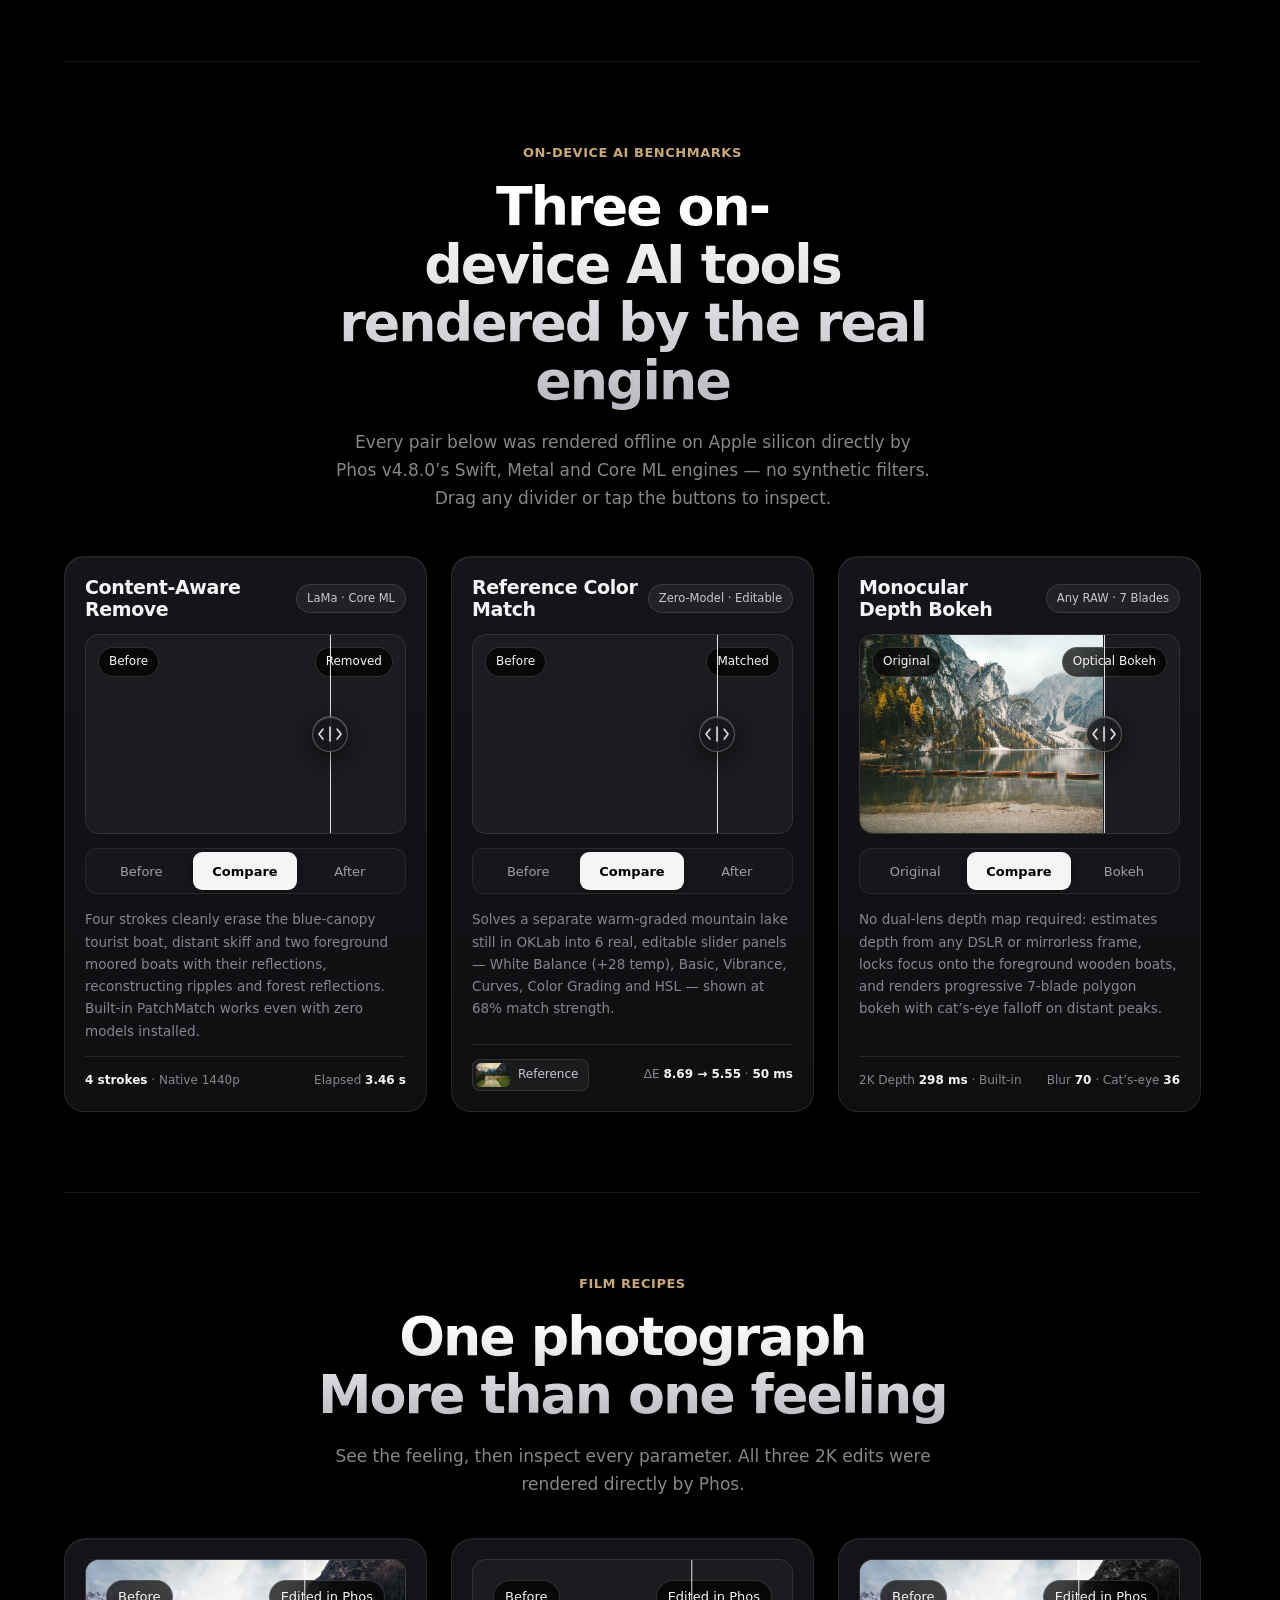
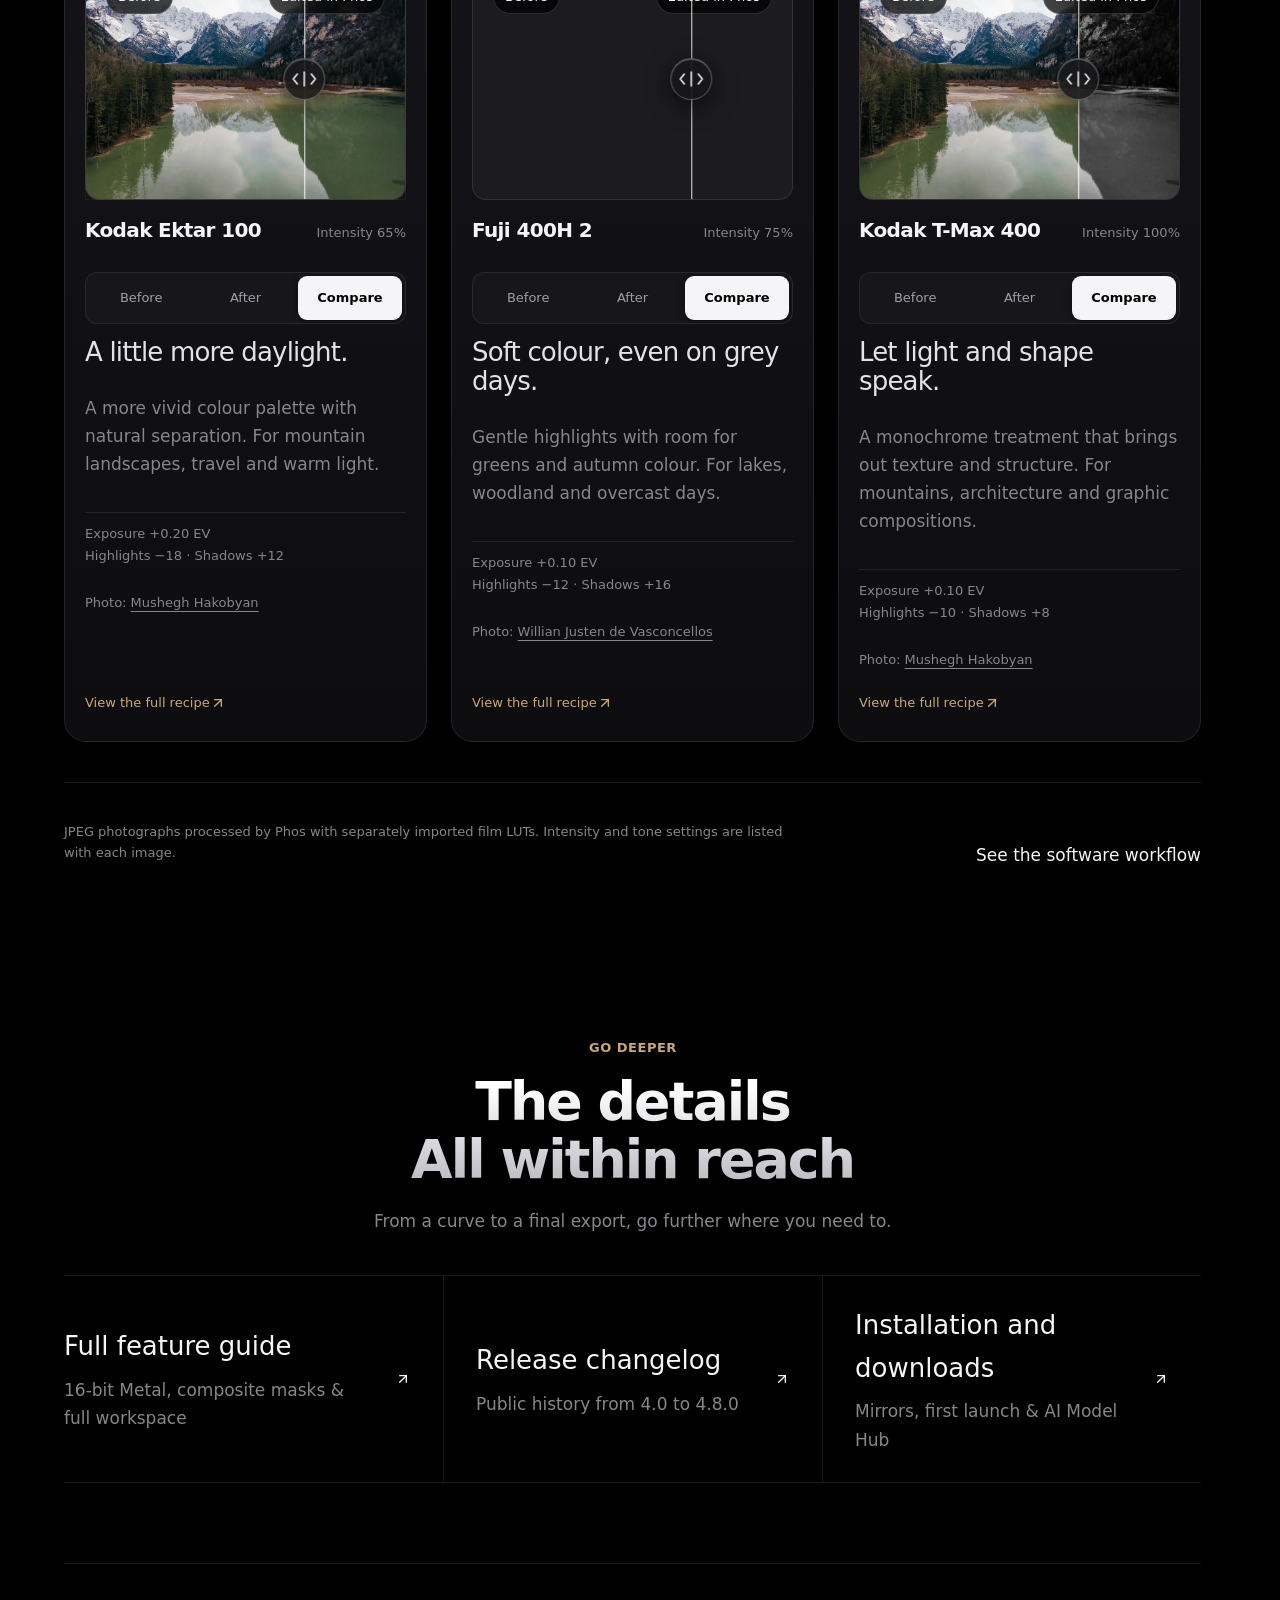
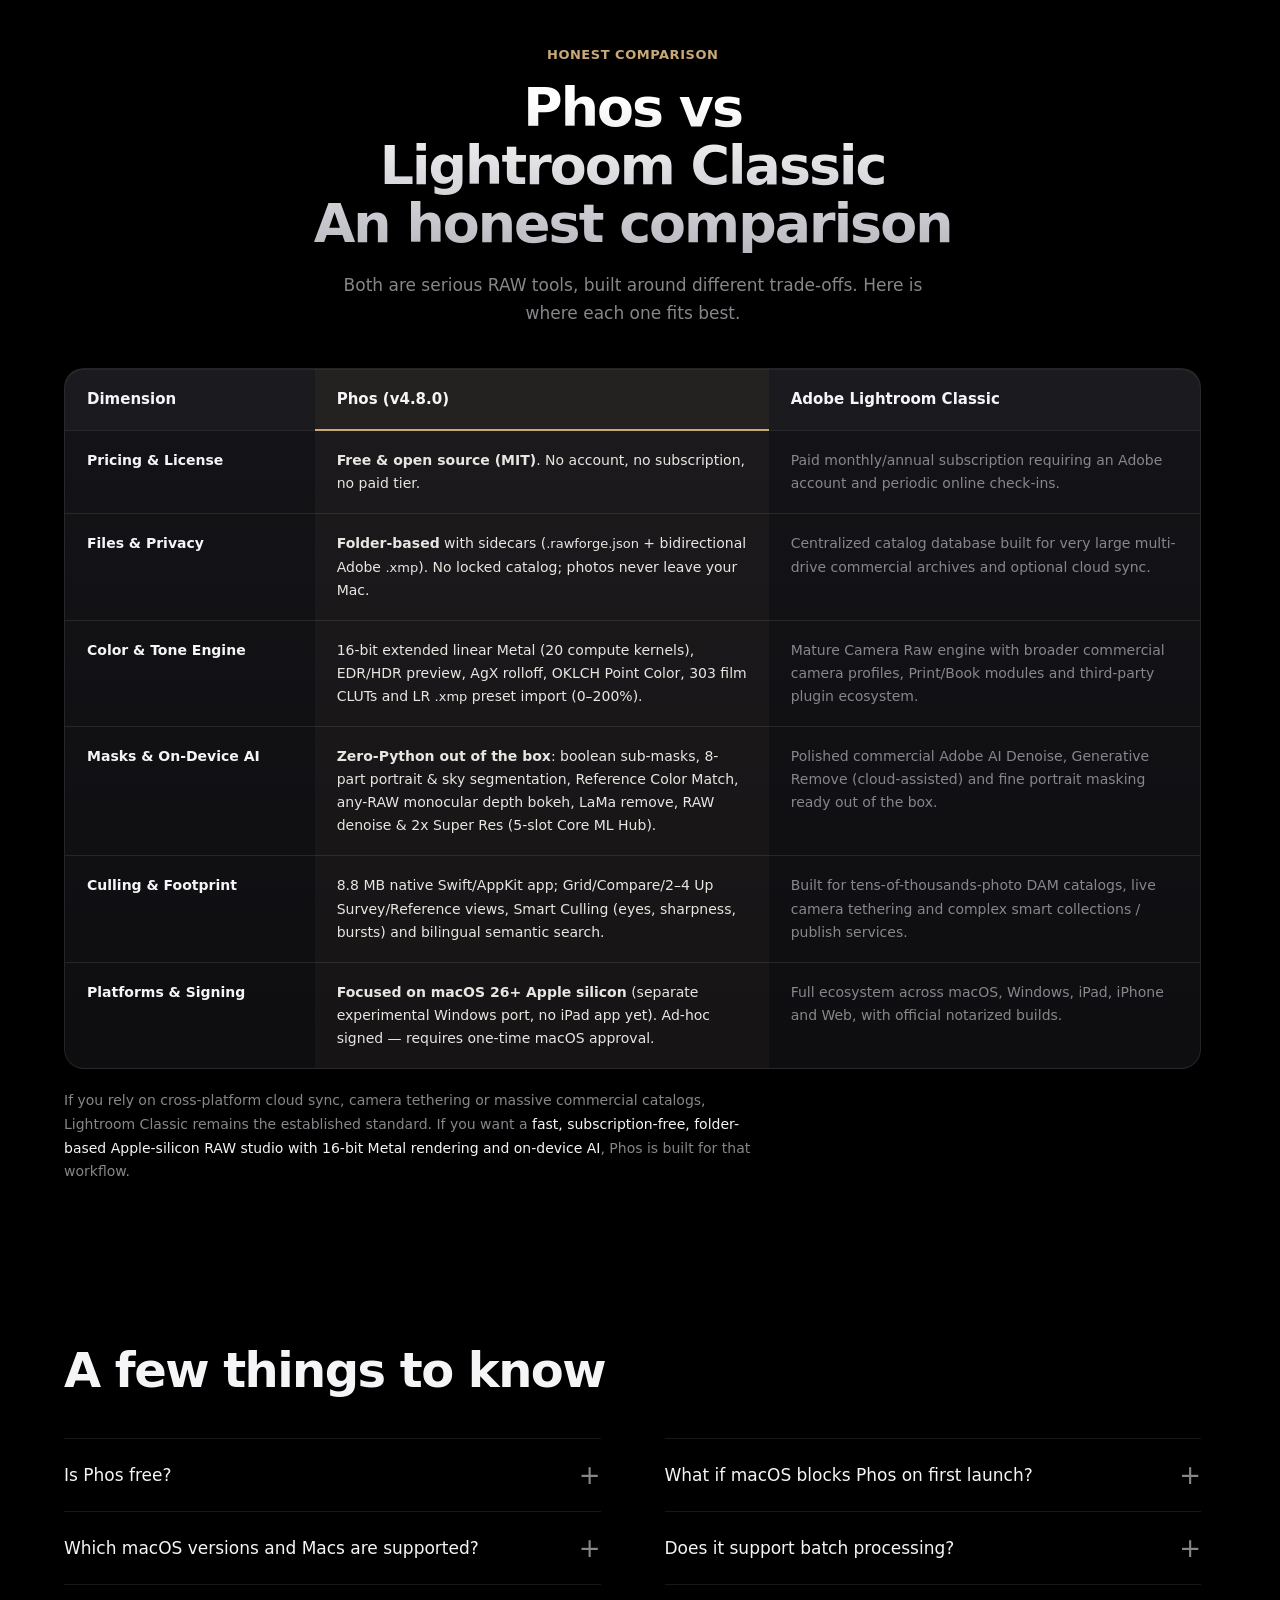
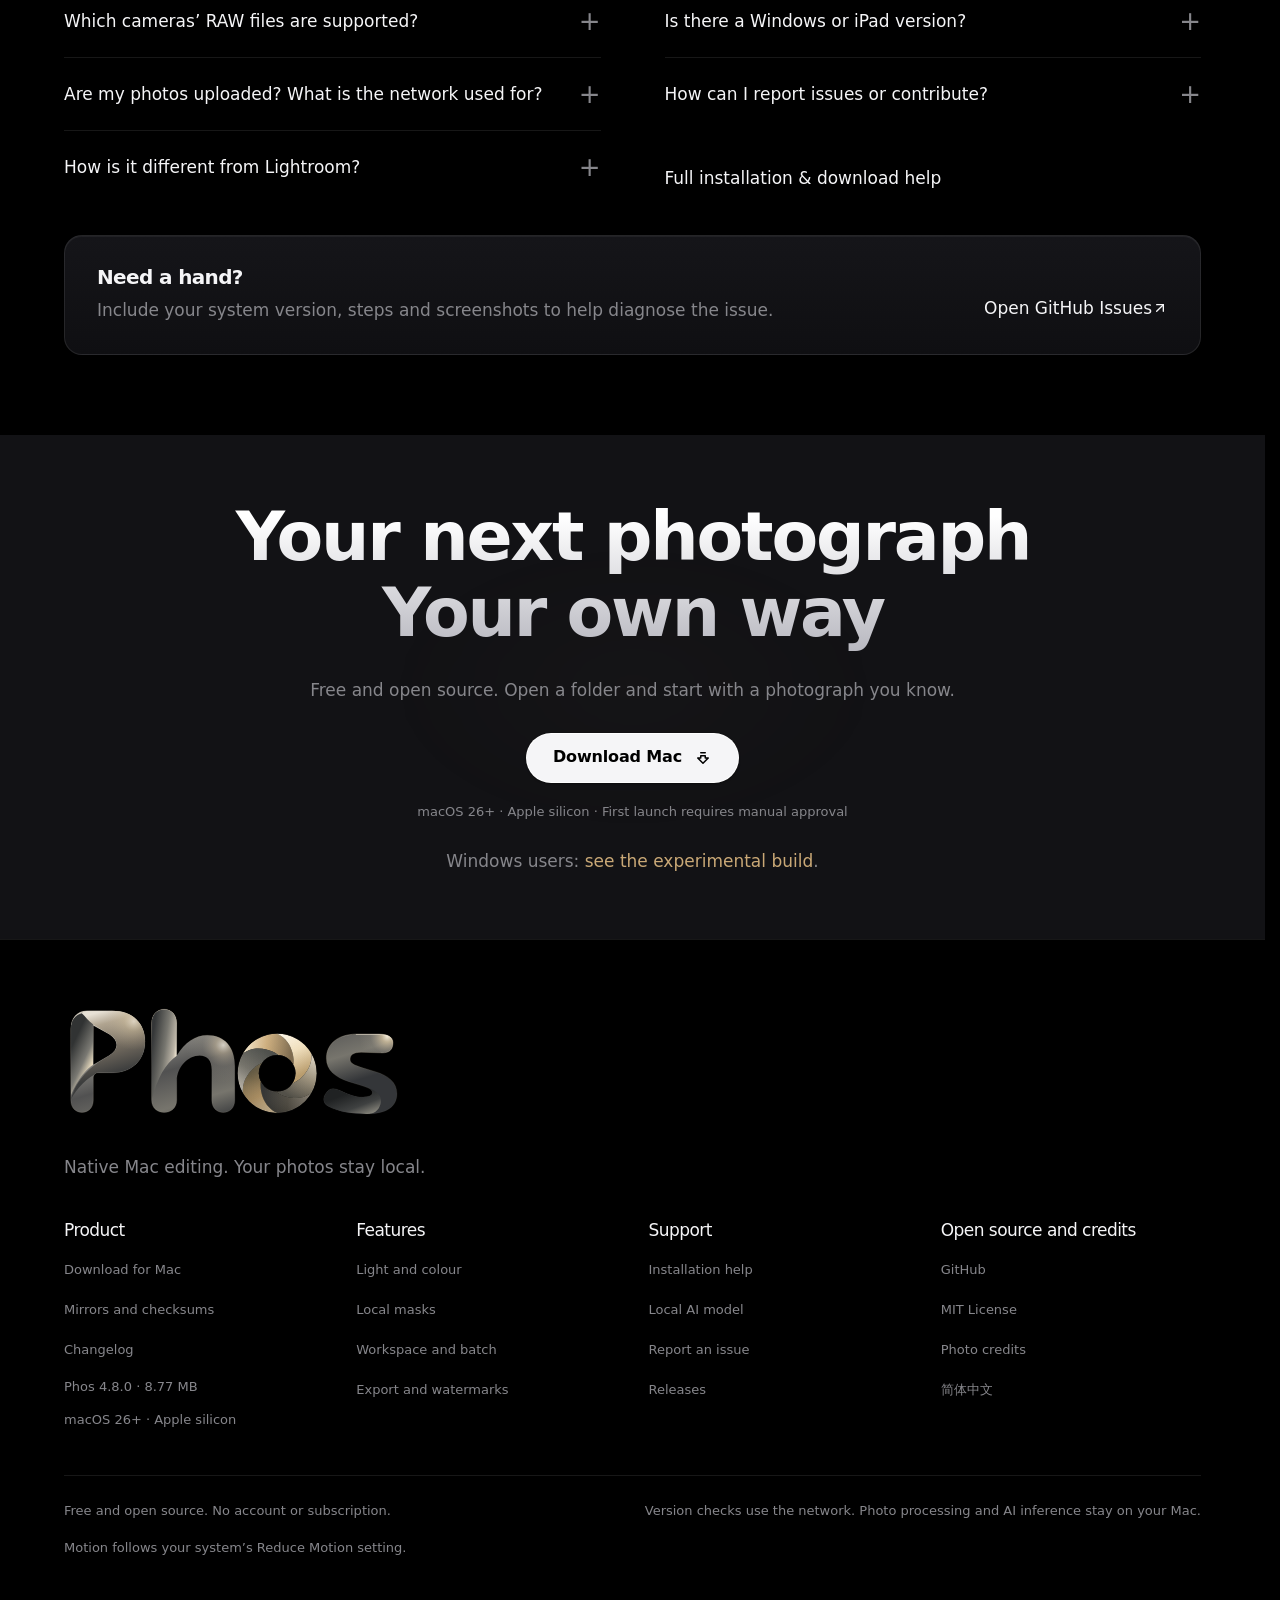
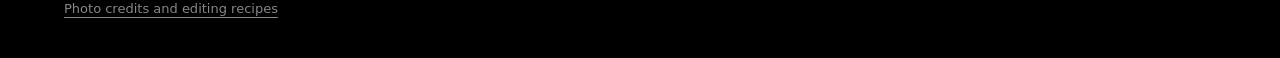
==== commit 298142f6: "chore(release): publish Phos v4.8.0 binaries, changelog and update.json" ====
--- a/en/index.html
+++ b/en/index.html
@@ -50,8 +50,8 @@
   "operatingSystem": "macOS 26.0 or later (Apple silicon)",
   "applicationCategory": "MultimediaApplication",
   "applicationSubCategory": "RAW Photo Editor",
-  "softwareVersion": "4.7.2",
-  "fileSize": "8.78MB",
+  "softwareVersion": "4.8.0",
+  "fileSize": "8.77MB",
   "isAccessibleForFree": true,
   "offers": {
     "@type": "Offer",
@@ -180,7 +180,7 @@
 
 <body><a class="skip" href="#main">Skip to content</a>
 
-<nav class="site-nav" aria-label="Main navigation"><a class="wordmark" href="./" aria-label="Phos"><span class="wordmark-text" translate="no">Phos</span><span class="nav-ver" translate="no">4.7.2</span></a>
+<nav class="site-nav" aria-label="Main navigation"><a class="wordmark" href="./" aria-label="Phos"><span class="wordmark-text" translate="no">Phos</span><span class="nav-ver" translate="no">4.8.0</span></a>
 <div class="nav-links"><a href="index.html#workspace">Workspace</a><a href="features.html">Features</a><a href="index.html#studio">Try editing</a><a href="help.html">Help</a></div>
 
 <div class="nav-actions"><button class="command-trigger" type="button" aria-haspopup="dialog"><span>Search</span><kbd>⌘ K</kbd></button><a class="language" href="../" aria-label="切换到简体中文">中文</a><a class="nav-download" href="../download/Phos-macOS-apple-silicon.dmg" download="">Download Mac</a><button class="menu-toggle" type="button" aria-haspopup="dialog" aria-expanded="false" aria-controls="mobile-menu" hidden="">Menu<svg width="20" height="20" viewBox="0 0 20 20" fill="none" stroke="currentColor" aria-hidden="true"><path d="M3 6h14M3 14h14"></path></svg></button></div>
@@ -205,14 +205,14 @@
 <h1>A RAW darkroom<br>Entirely yours</h1>
 <p class="hero-lead">A 16-bit extended linear Metal pipeline paired with zero-Python on-device AI. Photos stay on your Mac, every adjustment stays reversible — free and open source.</p>
 <div class="hero-actions"><a class="button primary" href="../download/Phos-macOS-apple-silicon.dmg" download="">Download Mac<span class="download-icon" aria-hidden="true"><svg class="download-arrow" viewBox="0 0 24 24" width="24" height="24" fill="none" aria-hidden="true"><path d="M12 4v16m-6-6 6 6 6-6" stroke="currentColor" stroke-width="1.8" stroke-linecap="round" stroke-linejoin="round"/></svg></span></a><a class="quiet-link" href="#ai-demos">See live AI results<span aria-hidden="true">↓</span></a></div>
-<p class="hero-meta">Native for macOS 26+ Apple silicon · Free &amp; MIT · 8.78 MB · <a href="help.html#windows">Experimental Windows build</a></p>
+<p class="hero-meta">Native for macOS 26+ Apple silicon · Free &amp; MIT · 8.77 MB · <a href="help.html#windows">Experimental Windows build</a></p>
 </div>
 
 <figure class="hero-photo-story page-width">
 <div class="hero-stage-scrub">
 <div class="photo-comparison signature-product hero-compare" data-compare="hero" data-split="48" data-scroll-scrub="hero" data-scrub-from="48" data-scrub-to="16" data-seam data-edge="all" data-tone="light" data-trigger="enter" data-strength="default">
-<div class="compare-viewport"><img class="compare-after" src="../images/photo-edits/braies-fuji-after-1600.webp?v=472rel" srcset="../images/photo-edits/braies-fuji-after-800.webp?v=472rel 1024w, ../images/photo-edits/braies-fuji-after-1600.webp?v=472rel 2048w" sizes="(max-width: 760px) 100vw, 1280px" width="2048" height="1280" alt="An autumn lake and wooden boats edited with Phos film and tone controls" fetchpriority="high" decoding="async">
-<div class="compare-before"><img src="../images/photo-edits/braies-fuji-before-1600.webp?v=472rel" srcset="../images/photo-edits/braies-fuji-before-800.webp?v=472rel 1024w, ../images/photo-edits/braies-fuji-before-1600.webp?v=472rel 2048w" sizes="(max-width: 760px) 100vw, 1280px" width="2048" height="1280" alt="" decoding="async"></div>
+<div class="compare-viewport"><img class="compare-after" src="../images/photo-edits/braies-fuji-after-1600.webp?v=480rel" srcset="../images/photo-edits/braies-fuji-after-800.webp?v=480rel 1024w, ../images/photo-edits/braies-fuji-after-1600.webp?v=480rel 2048w" sizes="(max-width: 760px) 100vw, 1280px" width="2048" height="1280" alt="An autumn lake and wooden boats edited with Phos film and tone controls" fetchpriority="high" decoding="async">
+<div class="compare-before"><img src="../images/photo-edits/braies-fuji-before-1600.webp?v=480rel" srcset="../images/photo-edits/braies-fuji-before-800.webp?v=480rel 1024w, ../images/photo-edits/braies-fuji-before-1600.webp?v=480rel 2048w" sizes="(max-width: 760px) 100vw, 1280px" width="2048" height="1280" alt="" decoding="async"></div>
 <div class="compare-labels" aria-hidden="true"><span>Before</span><span>Edited in Phos</span></div>
 <span class="compare-divider" aria-hidden="true"><span><svg viewBox="0 0 32 24" width="32" height="24" fill="none" aria-hidden="true"><path d="m9 7-4 5 4 5M23 7l4 5-4 5M16 5v14" stroke="currentColor" stroke-width="1.5" stroke-linecap="round" stroke-linejoin="round"/></svg></span></span><input class="compare-range" type="range" min="0" max="100" value="48" step="1" aria-label="Fuji 400H 2 before/after comparison, percentage of original image"></div>
 </div>
@@ -250,7 +250,7 @@
 <div class="workspace-scroll-rail" aria-hidden="true"><span class="ws-rail-step" data-step="a">A</span><span class="ws-rail-track"><i class="ws-rail-fill"></i></span><span class="ws-rail-step" data-step="b">B</span></div>
 </div>
 <figure class="workspace-figure">
-<div class="workspace-image" data-seam data-edge="all" data-tone="light" data-trigger="enter" data-strength="quiet"><img src="../images/native-20261031/workspace-a.webp?v=472rel" width="2400" height="1498" alt="Phos v4.7.2 Immersive dark workspace" class="workspace-shot active" loading="lazy" decoding="async"><img src="../images/native-20261031/workspace-b.webp?v=472rel" width="2400" height="1498" alt="Phos v4.7.2 Filmstrip dark workspace" class="workspace-shot" aria-hidden="true" loading="lazy" decoding="async"><button class="image-zoom" type="button" data-zoom="workspace-real">Enlarge workspace</button></div>
+<div class="workspace-image" data-seam data-edge="all" data-tone="light" data-trigger="enter" data-strength="quiet"><img src="../images/native-20261031/workspace-a.webp?v=480rel" width="2400" height="1498" alt="Phos v4.8.0 Immersive dark workspace" class="workspace-shot active" loading="lazy" decoding="async"><img src="../images/native-20261031/workspace-b.webp?v=480rel" width="2400" height="1498" alt="Phos v4.8.0 Filmstrip dark workspace" class="workspace-shot" aria-hidden="true" loading="lazy" decoding="async"><button class="image-zoom" type="button" data-zoom="workspace-real">Enlarge workspace</button></div>
 <div class="workspace-callouts" aria-hidden="true"><div class="ws-phase-group" data-ws-phase="a"><span class="ws-chip"><i></i>16-bit Linear Metal · Live EDR</span><span class="ws-chip"><i></i>Liquid Glass Panels · Full Canvas</span></div><div class="ws-phase-group" data-ws-phase="b"><span class="ws-chip"><i></i>Bottom Filmstrip · Rapid Culling</span><span class="ws-chip"><i></i>Grid G · Compare C · Multi N · Ref ⇧R</span></div></div>
 <figcaption id="workspaceCaption" aria-live="polite" data-a="A Immersive · Your photograph fills the canvas between floating Liquid Glass controls." data-b="B Filmstrip · Full-frame safe canvas paired with bottom filmstrip, grid, compare and survey views.">A Immersive · Your photograph fills the canvas between floating Liquid Glass controls.</figcaption>
 </figure>
@@ -281,7 +281,7 @@
 <ul class="bento-points"><li>303 Film CLUTs</li><li>OKLCH Point Color</li><li>AgX Rolloff</li><li>LR .xmp Presets</li></ul>
 </div>
 <div class="bento-media" data-parallax>
-<img src="../images/photo-edits/landro-ektar-after-1600.webp?v=472rel" srcset="../images/photo-edits/landro-ektar-after-800.webp?v=472rel 1024w, ../images/photo-edits/landro-ektar-after-1600.webp?v=472rel 2048w" sizes="(max-width: 1100px) 100vw, 720px" width="2048" height="1536" alt="Dolomites mountain lake edited with Kodak Ektar 100 film recipe" loading="lazy" decoding="async">
+<img src="../images/photo-edits/landro-ektar-after-1600.webp?v=480rel" srcset="../images/photo-edits/landro-ektar-after-800.webp?v=480rel 1024w, ../images/photo-edits/landro-ektar-after-1600.webp?v=480rel 2048w" sizes="(max-width: 1100px) 100vw, 720px" width="2048" height="1536" alt="Dolomites mountain lake edited with Kodak Ektar 100 film recipe" loading="lazy" decoding="async">
 </div>
 <div class="bento-foot"><span>Kodak Ektar 100 · 65% intensity</span><a class="text-link" href="#gallery">Compare three film looks ↗</a></div>
 </article>
@@ -293,7 +293,7 @@
 <p>Export a single frame or a bounded-concurrent batch with Gain-Map HDR JPEG, 10-bit PQ HEIC, 16-bit Display P3 TIFF, 2x Super Resolution, GPS stripping and watermarks.</p>
 </div>
 <div class="bento-media is-tall" data-parallax>
-<img src="../images/native-20261031/en-export.webp?v=472rel" width="928" height="1318" alt="Phos v4.7.2 English dark export sheet showing Display P3, HDR, metadata privacy and watermark options" loading="lazy" decoding="async">
+<img src="../images/native-20261031/en-export.webp?v=480rel" width="928" height="1318" alt="Phos v4.8.0 English dark export sheet showing Display P3, HDR, metadata privacy and watermark options" loading="lazy" decoding="async">
 <button class="image-zoom" type="button" data-zoom="export-real">Enlarge</button>
 </div>
 <div class="bento-foot"><span>Single &amp; batch export</span><a class="text-link" href="features.html#export">See export options ↗</a></div>
@@ -306,7 +306,7 @@
 <p>The pure-Swift Native AI workbench runs out of the box: combine natural-language intent with OKLab and Vision semantics to generate editable sliders and masks before applying.</p>
 </div>
 <div class="bento-media" data-parallax>
-<img src="../images/ai-preview.webp?v=472rel" width="1560" height="1240" alt="Phos v4.7.2 Native AI workbench live side-by-side preview and parameter plan" loading="lazy" decoding="async">
+<img src="../images/ai-preview.webp?v=480rel" width="1560" height="1240" alt="Phos v4.8.0 Native AI workbench live side-by-side preview and parameter plan" loading="lazy" decoding="async">
 </div>
 <div class="bento-foot"><span>100% offline · Never leaves your Mac</span><a class="text-link" href="help.html#ai-model">Model Setup &amp; Deployment Guide ↗</a></div>
 </article>
@@ -319,9 +319,9 @@
 <ul class="bento-points"><li>Add / Subtract / Intersect</li><li>8-Part Portrait AI</li><li>LaMa Remove</li><li>Monocular Depth Bokeh</li></ul>
 </div>
 <div class="bento-media" data-parallax>
-<img src="../images/06-linear-gradient-mask.webp?v=472rel" width="2400" height="1498" alt="Phos v4.7.2 linear gradient mask controls and composite boolean sub-masks panel" loading="lazy" decoding="async">
-</div>
-<div class="bento-foot"><span>Live v4.7.2 dark Retina capture</span><a class="text-link" href="features.html#masks">Explore masks &amp; AI ↗</a></div>
+<img src="../images/06-linear-gradient-mask.webp?v=480rel" width="2400" height="1498" alt="Phos v4.8.0 linear gradient mask controls and composite boolean sub-masks panel" loading="lazy" decoding="async">
+</div>
+<div class="bento-foot"><span>Live v4.8.0 dark Retina capture</span><a class="text-link" href="features.html#masks">Explore masks &amp; AI ↗</a></div>
 </article>
 
 </div>
@@ -403,7 +403,7 @@
         <g clip-path="url(#frameClip)">
           <g filter="url(#toneFx)">
             <g id="sceneGroup">
-              <image href="../images/photo-edits/braies-fuji-before-1600.webp?v=472rel" x="0" y="0" width="1200" height="760" preserveAspectRatio="xMidYMid slice"></image>
+              <image href="../images/photo-edits/braies-fuji-before-1600.webp?v=480rel" x="0" y="0" width="1200" height="760" preserveAspectRatio="xMidYMid slice"></image>
               <rect id="maskLayer" x="0" y="0" width="1200" height="760" fill="url(#maskGrad)" opacity="0" style="mix-blend-mode:screen;transition:opacity .3s ease"></rect>
             </g>
           </g>
@@ -416,7 +416,7 @@
             </defs>
             <path id="brushEffect" fill="none" stroke="#fff" stroke-width="70" stroke-linecap="round" stroke-linejoin="round" opacity="0.35"></path>
             <image id="rangeEffect" x="0" y="0" width="1200" height="760" opacity="0"></image>
-            <image id="depthEffect" x="0" y="0" width="1200" height="760" href="../images/photo-edits/braies-fuji-before-1600.webp?v=472rel" preserveAspectRatio="xMidYMid slice" mask="url(#paintedRegion)" filter="url(#depthBlur)" opacity="0"></image>
+            <image id="depthEffect" x="0" y="0" width="1200" height="760" href="../images/photo-edits/braies-fuji-before-1600.webp?v=480rel" preserveAspectRatio="xMidYMid slice" mask="url(#paintedRegion)" filter="url(#depthBlur)" opacity="0"></image>
           </g>
           <g id="guides" opacity="0" style="transition:opacity .28s ease">
             <g id="linearGuides" stroke="#fff" stroke-opacity="0.78" stroke-width="1.4" stroke-dasharray="7 6" fill="none">
@@ -586,7 +586,7 @@
 
 <h2>Three on-device AI tools<br>rendered by the real engine</h2>
 
-<p>Every pair below was rendered offline on Apple silicon directly by Phos v4.7.2’s Swift, Metal and Core ML engines — no synthetic filters. Drag any divider or tap the buttons to inspect.</p></div>
+<p>Every pair below was rendered offline on Apple silicon directly by Phos v4.8.0’s Swift, Metal and Core ML engines — no synthetic filters. Drag any divider or tap the buttons to inspect.</p></div>
 
 <div class="ai-demo-grid">
 
@@ -598,9 +598,9 @@
 
 <div class="photo-comparison" data-compare="ai-remove" data-split="50" data-scroll-scrub="ai" data-scrub-index="0" data-scrub-from="76" data-scrub-to="20">
 
-<div class="compare-viewport"><img class="compare-after" src="../images/ai-demos/remove-after.webp?v=472rel" width="1440" height="900" alt="Alpine lake mirror after Phos on-device LaMa removes the tourist boat, distant boat and moored wooden boat" loading="lazy" decoding="async">
-
-<div class="compare-before"><img src="../images/ai-demos/remove-before.webp?v=472rel" width="1440" height="900" alt="" loading="lazy" decoding="async"></div>
+<div class="compare-viewport"><img class="compare-after" src="../images/ai-demos/remove-after.webp?v=480rel" width="1440" height="900" alt="Alpine lake mirror after Phos on-device LaMa removes the tourist boat, distant boat and moored wooden boat" loading="lazy" decoding="async">
+
+<div class="compare-before"><img src="../images/ai-demos/remove-before.webp?v=480rel" width="1440" height="900" alt="" loading="lazy" decoding="async"></div>
 
 <div class="compare-labels" aria-hidden="true"><span>Before</span><span>Removed</span></div>
 
@@ -624,9 +624,9 @@
 
 <div class="photo-comparison" data-compare="ai-match" data-split="50" data-scroll-scrub="ai" data-scrub-index="1" data-scrub-from="76" data-scrub-to="20">
 
-<div class="compare-viewport"><img class="compare-after" src="../images/ai-demos/colormatch-after.webp?v=472rel" width="2048" height="1280" alt="Overcast Dolomites lake matched to a warm golden film still using Phos Reference Color Match" loading="lazy" decoding="async">
-
-<div class="compare-before"><img src="../images/ai-demos/colormatch-before.webp?v=472rel" width="2048" height="1280" alt="" loading="lazy" decoding="async"></div>
+<div class="compare-viewport"><img class="compare-after" src="../images/ai-demos/colormatch-after.webp?v=480rel" width="2048" height="1280" alt="Overcast Dolomites lake matched to a warm golden film still using Phos Reference Color Match" loading="lazy" decoding="async">
+
+<div class="compare-before"><img src="../images/ai-demos/colormatch-before.webp?v=480rel" width="2048" height="1280" alt="" loading="lazy" decoding="async"></div>
 
 <div class="compare-labels" aria-hidden="true"><span>Before</span><span>Matched</span></div>
 
@@ -638,7 +638,7 @@
 
 <p>Solves a separate warm-graded mountain lake still in OKLab into 6 real, editable slider panels — White Balance (+28 temp), Basic, Vibrance, Curves, Color Grading and HSL — shown at 68% match strength.</p>
 
-<div class="ai-demo-metrics"><span class="ref-chip"><img src="../images/ai-demos/colormatch-ref.webp?v=472rel" width="480" height="360" alt="Warm golden film reference still" loading="lazy" decoding="async"><span>Reference</span></span><span>ΔE <strong>8.69 → 5.55</strong> · <strong>50 ms</strong></span></div>
+<div class="ai-demo-metrics"><span class="ref-chip"><img src="../images/ai-demos/colormatch-ref.webp?v=480rel" width="480" height="360" alt="Warm golden film reference still" loading="lazy" decoding="async"><span>Reference</span></span><span>ΔE <strong>8.69 → 5.55</strong> · <strong>50 ms</strong></span></div>
 
 </article>
 
@@ -650,9 +650,9 @@
 
 <div class="photo-comparison" data-compare="ai-bokeh" data-split="50" data-scroll-scrub="ai" data-scrub-index="2" data-scrub-from="76" data-scrub-to="20">
 
-<div class="compare-viewport"><img class="compare-after" src="../images/ai-demos/bokeh-after.webp?v=472rel" width="2048" height="1280" alt="Phos monocular depth estimation focusing on the foreground wooden boats while softly defocusing distant Dolomites peaks" loading="lazy" decoding="async">
-
-<div class="compare-before"><img src="../images/ai-demos/bokeh-before.webp?v=472rel" width="2048" height="1280" alt="" loading="lazy" decoding="async"></div>
+<div class="compare-viewport"><img class="compare-after" src="../images/ai-demos/bokeh-after.webp?v=480rel" width="2048" height="1280" alt="Phos monocular depth estimation focusing on the foreground wooden boats while softly defocusing distant Dolomites peaks" loading="lazy" decoding="async">
+
+<div class="compare-before"><img src="../images/ai-demos/bokeh-before.webp?v=480rel" width="2048" height="1280" alt="" loading="lazy" decoding="async"></div>
 
 <div class="compare-labels" aria-hidden="true"><span>Original</span><span>Optical Bokeh</span></div>
 
@@ -688,9 +688,9 @@
 
 <div class="photo-comparison " data-compare="look-0" data-split="0" data-scroll-scrub="look" data-scrub-index="0" data-scrub-from="68" data-scrub-to="18" data-seam data-edge="all" data-tone="light" data-trigger="enter" data-strength="quiet">
 
-<div class="compare-viewport"><img class="compare-after" src="../images/photo-edits/landro-ektar-after-1600.webp?v=472rel" srcset="../images/photo-edits/landro-ektar-after-800.webp?v=472rel 1024w, ../images/photo-edits/landro-ektar-after-1600.webp?v=472rel 2048w" sizes="(max-width: 760px) 100vw, 400px" width="2048" height="1536" alt="A little more daylight. film edit" loading="lazy" decoding="async">
-
-<div class="compare-before"><img src="../images/photo-edits/landro-ektar-before-1600.webp?v=472rel" srcset="../images/photo-edits/landro-ektar-before-800.webp?v=472rel 1024w, ../images/photo-edits/landro-ektar-before-1600.webp?v=472rel 2048w" sizes="(max-width: 760px) 100vw, 400px" width="2048" height="1536" alt="" loading="lazy" decoding="async"></div>
+<div class="compare-viewport"><img class="compare-after" src="../images/photo-edits/landro-ektar-after-1600.webp?v=480rel" srcset="../images/photo-edits/landro-ektar-after-800.webp?v=480rel 1024w, ../images/photo-edits/landro-ektar-after-1600.webp?v=480rel 2048w" sizes="(max-width: 760px) 100vw, 400px" width="2048" height="1536" alt="A little more daylight. film edit" loading="lazy" decoding="async">
+
+<div class="compare-before"><img src="../images/photo-edits/landro-ektar-before-1600.webp?v=480rel" srcset="../images/photo-edits/landro-ektar-before-800.webp?v=480rel 1024w, ../images/photo-edits/landro-ektar-before-1600.webp?v=480rel 2048w" sizes="(max-width: 760px) 100vw, 400px" width="2048" height="1536" alt="" loading="lazy" decoding="async"></div>
 
 <div class="compare-labels" aria-hidden="true"><span>Before</span><span>Edited in Phos</span></div>
 
@@ -716,9 +716,9 @@
 
 <div class="photo-comparison " data-compare="look-1" data-split="0" data-scroll-scrub="look" data-scrub-index="1" data-scrub-from="68" data-scrub-to="18">
 
-<div class="compare-viewport"><img class="compare-after" src="../images/photo-edits/braies-fuji-after-1600.webp?v=472rel" srcset="../images/photo-edits/braies-fuji-after-800.webp?v=472rel 1024w, ../images/photo-edits/braies-fuji-after-1600.webp?v=472rel 2048w" sizes="(max-width: 760px) 100vw, 400px" width="2048" height="1280" alt="Soft colour, even on grey days. film edit" loading="lazy" decoding="async">
-
-<div class="compare-before"><img src="../images/photo-edits/braies-fuji-before-1600.webp?v=472rel" srcset="../images/photo-edits/braies-fuji-before-800.webp?v=472rel 1024w, ../images/photo-edits/braies-fuji-before-1600.webp?v=472rel 2048w" sizes="(max-width: 760px) 100vw, 400px" width="2048" height="1280" alt="" loading="lazy" decoding="async"></div>
+<div class="compare-viewport"><img class="compare-after" src="../images/photo-edits/braies-fuji-after-1600.webp?v=480rel" srcset="../images/photo-edits/braies-fuji-after-800.webp?v=480rel 1024w, ../images/photo-edits/braies-fuji-after-1600.webp?v=480rel 2048w" sizes="(max-width: 760px) 100vw, 400px" width="2048" height="1280" alt="Soft colour, even on grey days. film edit" loading="lazy" decoding="async">
+
+<div class="compare-before"><img src="../images/photo-edits/braies-fuji-before-1600.webp?v=480rel" srcset="../images/photo-edits/braies-fuji-before-800.webp?v=480rel 1024w, ../images/photo-edits/braies-fuji-before-1600.webp?v=480rel 2048w" sizes="(max-width: 760px) 100vw, 400px" width="2048" height="1280" alt="" loading="lazy" decoding="async"></div>
 
 <div class="compare-labels" aria-hidden="true"><span>Before</span><span>Edited in Phos</span></div>
 
@@ -744,9 +744,9 @@
 
 <div class="photo-comparison " data-compare="look-2" data-split="0" data-scroll-scrub="look" data-scrub-index="2" data-scrub-from="68" data-scrub-to="18">
 
-<div class="compare-viewport"><img class="compare-after" src="../images/photo-edits/landro-tmax-after-1600.webp?v=472rel" srcset="../images/photo-edits/landro-tmax-after-800.webp?v=472rel 1024w, ../images/photo-edits/landro-tmax-after-1600.webp?v=472rel 2048w" sizes="(max-width: 760px) 100vw, 400px" width="2048" height="1536" alt="Let light and shape speak. film edit" loading="lazy" decoding="async">
-
-<div class="compare-before"><img src="../images/photo-edits/landro-tmax-before-1600.webp?v=472rel" srcset="../images/photo-edits/landro-tmax-before-800.webp?v=472rel 1024w, ../images/photo-edits/landro-tmax-before-1600.webp?v=472rel 2048w" sizes="(max-width: 760px) 100vw, 400px" width="2048" height="1536" alt="" loading="lazy" decoding="async"></div>
+<div class="compare-viewport"><img class="compare-after" src="../images/photo-edits/landro-tmax-after-1600.webp?v=480rel" srcset="../images/photo-edits/landro-tmax-after-800.webp?v=480rel 1024w, ../images/photo-edits/landro-tmax-after-1600.webp?v=480rel 2048w" sizes="(max-width: 760px) 100vw, 400px" width="2048" height="1536" alt="Let light and shape speak. film edit" loading="lazy" decoding="async">
+
+<div class="compare-before"><img src="../images/photo-edits/landro-tmax-before-1600.webp?v=480rel" srcset="../images/photo-edits/landro-tmax-before-800.webp?v=480rel 1024w, ../images/photo-edits/landro-tmax-before-1600.webp?v=480rel 2048w" sizes="(max-width: 760px) 100vw, 400px" width="2048" height="1536" alt="" loading="lazy" decoding="async"></div>
 
 <div class="compare-labels" aria-hidden="true"><span>Before</span><span>Edited in Phos</span></div>
 
@@ -782,7 +782,7 @@
 
 <p>From a curve to a final export, go further where you need to.</p></div>
 
-<div class="resource-links"><a class="resource-link" href="features.html"><span><strong>Full feature guide</strong><small>16-bit Metal, composite masks &amp; full workspace</small></span><span aria-hidden="true">↗</span></a><a class="resource-link" href="changelog.html"><span><strong>Release changelog</strong><small>Public history from 4.0 to 4.7.2</small></span><span aria-hidden="true">↗</span></a><a class="resource-link" href="help.html"><span><strong>Installation and downloads</strong><small>Mirrors, first launch &amp; AI Model Hub</small></span><span aria-hidden="true">↗</span></a></div>
+<div class="resource-links"><a class="resource-link" href="features.html"><span><strong>Full feature guide</strong><small>16-bit Metal, composite masks &amp; full workspace</small></span><span aria-hidden="true">↗</span></a><a class="resource-link" href="changelog.html"><span><strong>Release changelog</strong><small>Public history from 4.0 to 4.8.0</small></span><span aria-hidden="true">↗</span></a><a class="resource-link" href="help.html"><span><strong>Installation and downloads</strong><small>Mirrors, first launch &amp; AI Model Hub</small></span><span aria-hidden="true">↗</span></a></div>
 
 </section>
 
@@ -800,7 +800,7 @@
 <thead>
 <tr>
 <th scope="col">Dimension</th>
-<th scope="col" class="col-phos">Phos (v4.7.2)</th>
+<th scope="col" class="col-phos">Phos (v4.8.0)</th>
 <th scope="col">Adobe Lightroom Classic</th>
 </tr>
 </thead>
@@ -1008,7 +1008,7 @@
 <li><a href="help.html#download-help">Mirrors and checksums</a></li>
 <li><a href="changelog.html">Changelog</a></li></ul>
 
-<p>Phos 4.7.2 · 8.78 MB</p>
+<p>Phos 4.8.0 · 8.77 MB</p>
 <p>macOS 26+ · Apple silicon</p></div>
 
 <div>
--- a/assets/editor-demo.css
+++ b/assets/editor-demo.css
@@ -1,4 +1,4 @@
-/* Phos Interactive Web Darkroom Studio — aligned with Phos v4.7.2 Liquid Glass darkroom */
+/* Phos Interactive Web Darkroom Studio — aligned with Phos v4.8.0 Liquid Glass darkroom */
 
 .try-editor.page-width {
   margin-top: 52px;
